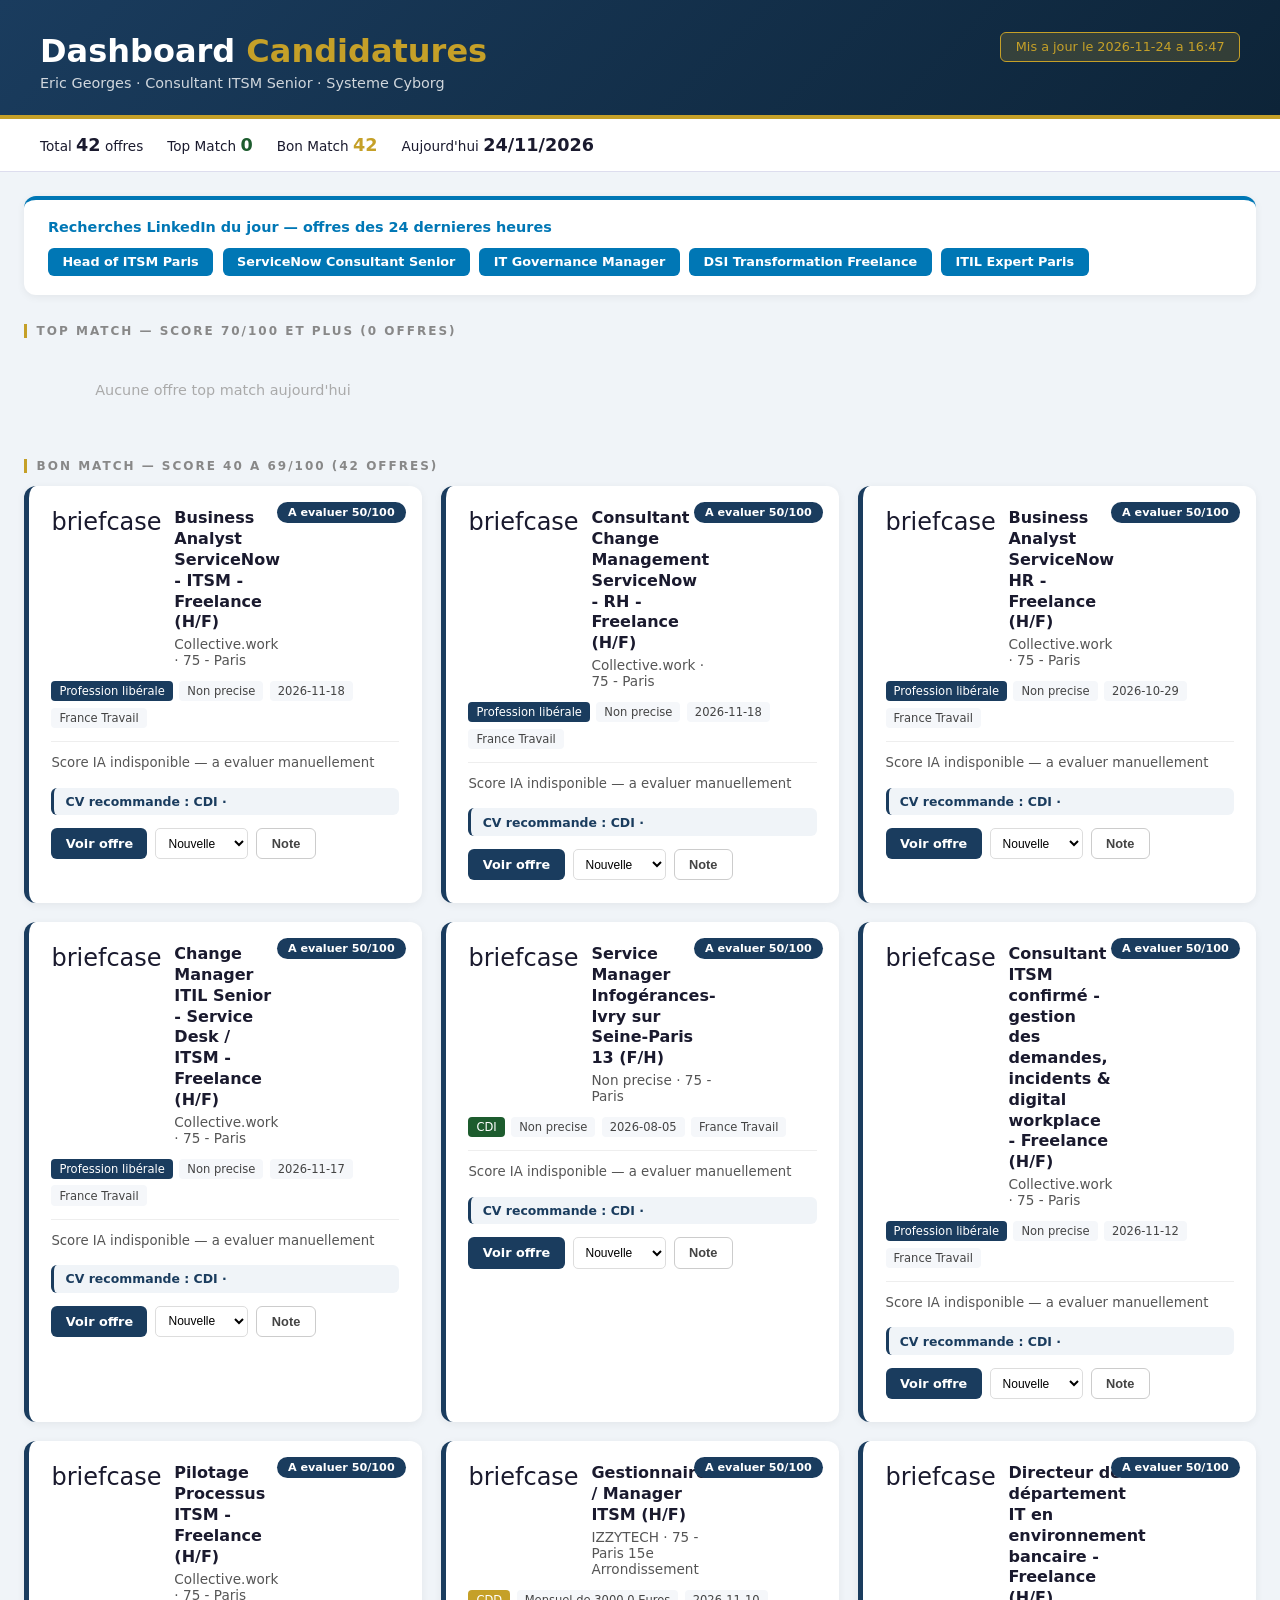
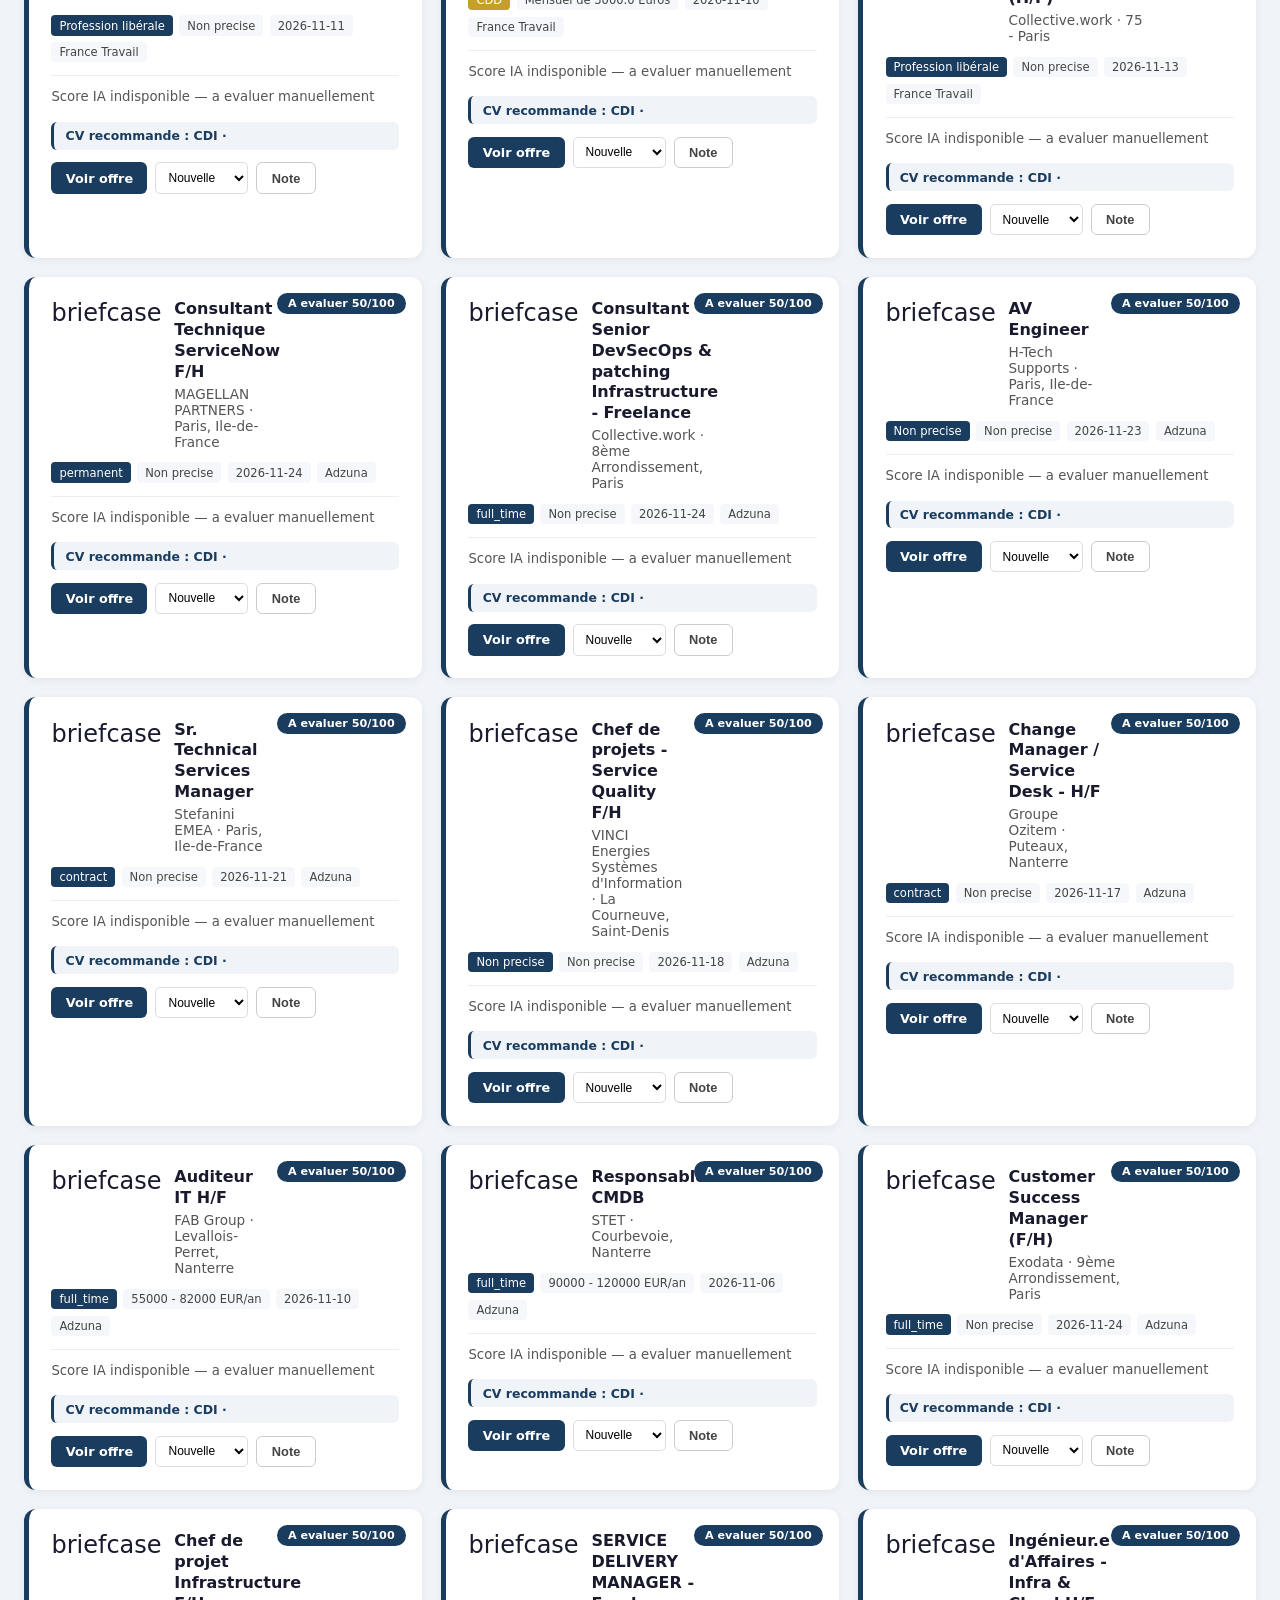
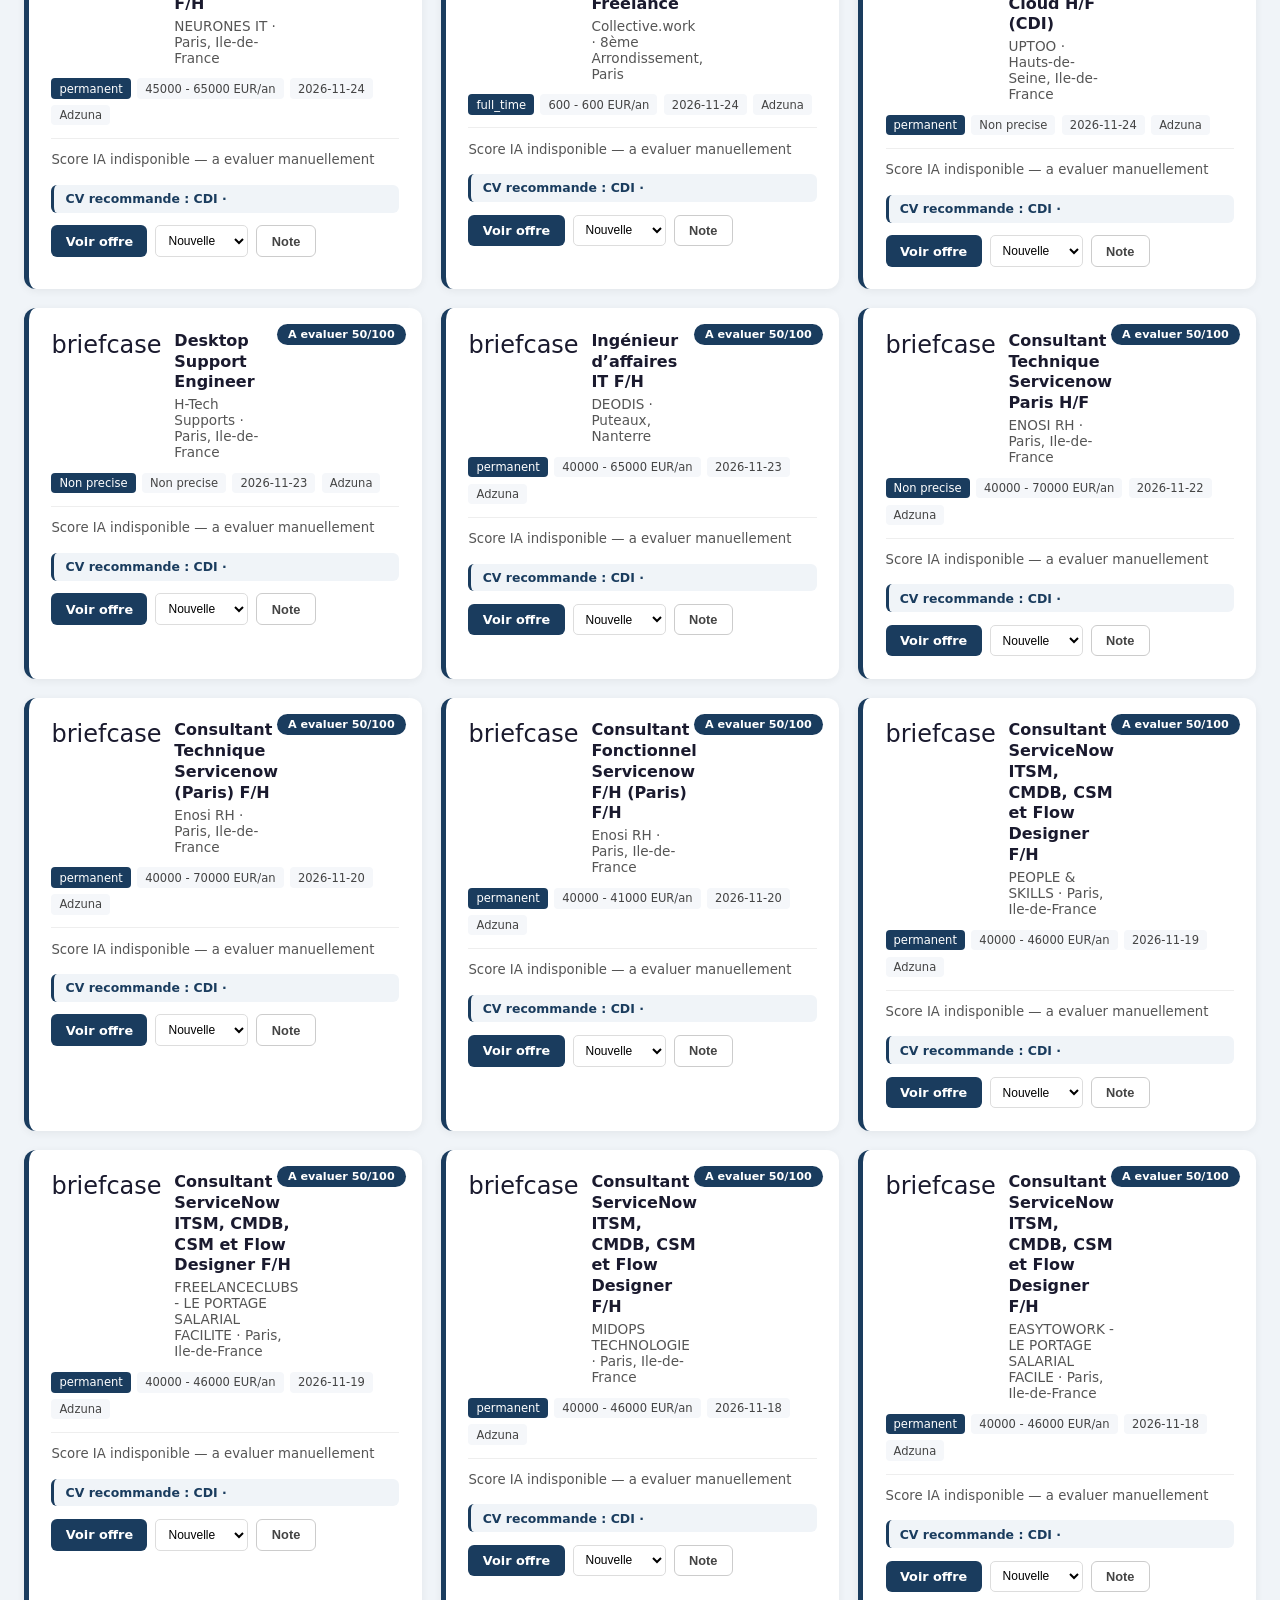
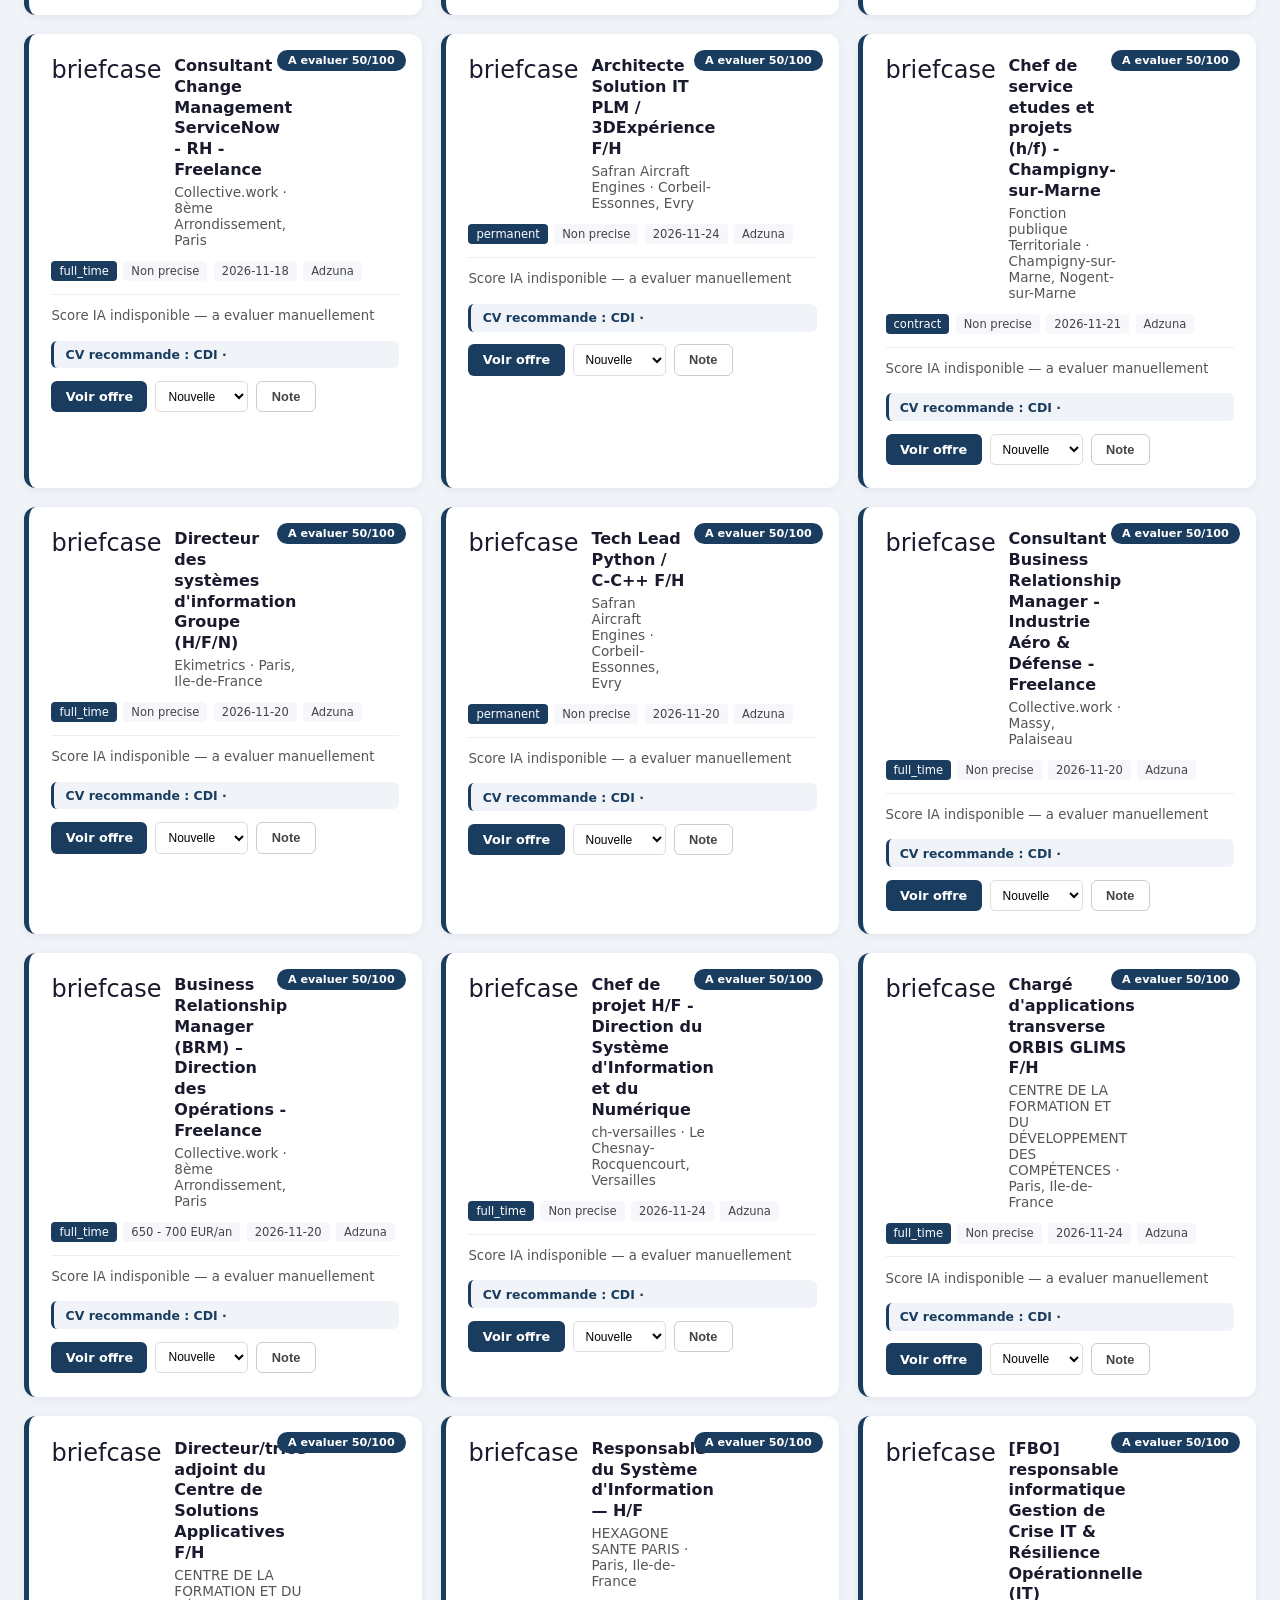
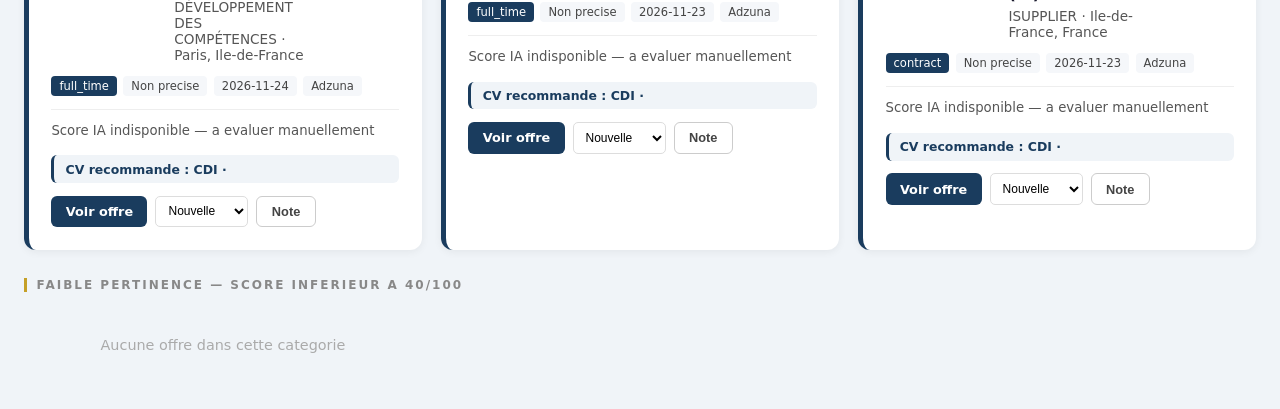
==== index.html @ 76fcb89a "deploy: be750c2e9a7139e9fb1fdb0adfd8ae7b43a29e42" ====
<!DOCTYPE html>
<html lang="fr">
<head>
<meta charset="UTF-8">
<meta name="viewport" content="width=device-width, initial-scale=1.0">
<title>Dashboard Candidatures — Eric Georges</title>
<style>
  :root { --navy: #1A3C5E; --gold: #C5A028; --green: #1D5C2E; --bordeaux: #8B1A1A; --indigo: #2C2C6E; }
  * { box-sizing: border-box; margin: 0; padding: 0; }
  body { font-family: 'Segoe UI', system-ui, sans-serif; background: #f0f4f8; color: #1a1a2e; }
  .header { background: linear-gradient(135deg, #1A3C5E 0%, #0d2438 100%); color: white; padding: 2rem 2.5rem 1.5rem; border-bottom: 4px solid #C5A028; }
  .header h1 { font-size: 2rem; font-weight: 800; }
  .header h1 span { color: #C5A028; }
  .header-sub { font-size: 0.9rem; opacity: 0.8; margin-top: 0.3rem; }
  .header-top { display:flex; justify-content:space-between; align-items:flex-start; flex-wrap:wrap; gap:1rem; }
  .date-badge { background: rgba(197,160,40,0.2); border: 1px solid #C5A028; border-radius: 6px; padding: 0.4rem 0.9rem; font-size: 0.8rem; color: #C5A028; }
  .stats { display: flex; gap: 1.5rem; padding: 1rem 2.5rem; background: white; border-bottom: 1px solid #dde; flex-wrap: wrap; }
  .stat { font-size: 0.85rem; }
  .stat strong { font-size: 1.1rem; }
  main { max-width: 1300px; margin: 0 auto; padding: 1.5rem; }
  .section-label { font-size: 0.75rem; font-weight: 700; text-transform: uppercase; letter-spacing: 2px; color: #888; margin: 1.8rem 0 0.8rem; border-left: 3px solid #C5A028; padding-left: 0.6rem; }
  .grid { display: grid; grid-template-columns: repeat(auto-fill, minmax(360px, 1fr)); gap: 1.2rem; }
  .card { background: white; border-radius: 12px; padding: 1.4rem; box-shadow: 0 2px 8px rgba(0,0,0,0.06); border-left: 5px solid #1A3C5E; position: relative; transition: transform 0.15s; }
  .card:hover { transform: translateY(-2px); box-shadow: 0 6px 20px rgba(0,0,0,0.1); }
  .score-badge { position: absolute; top: 1rem; right: 1rem; padding: 0.25rem 0.7rem; border-radius: 20px; font-size: 0.7rem; font-weight: 700; color: white; }
  .card-header { display: flex; gap: 0.8rem; margin-bottom: 0.8rem; padding-right: 8rem; }
  .card-icon { font-size: 1.5rem; }
  .card-title { font-size: 1rem; font-weight: 700; line-height: 1.3; }
  .card-company { font-size: 0.85rem; color: #555; margin-top: 0.2rem; }
  .card-meta { display: flex; flex-wrap: wrap; gap: 0.4rem; margin: 0.8rem 0; }
  .tag { background: #F5F7FA; border-radius: 4px; padding: 0.2rem 0.5rem; font-size: 0.72rem; color: #444; }
  .card-body { font-size: 0.83rem; color: #555; line-height: 1.5; margin-bottom: 0.9rem; border-top: 1px solid #eee; padding-top: 0.7rem; }
  .card-cv { font-size: 0.78rem; background: #f0f4f8; border-radius: 6px; padding: 0.4rem 0.7rem; margin-bottom: 0.8rem; color: #1A3C5E; font-weight: 600; }
  .card-actions { display: flex; gap: 0.5rem; flex-wrap: wrap; }
  .btn { display: inline-flex; align-items: center; padding: 0.45rem 0.9rem; border-radius: 6px; font-size: 0.8rem; font-weight: 600; text-decoration: none; cursor: pointer; border: none; }
  .btn-primary { background: #1A3C5E; color: white; }
  .btn-outline { background: transparent; border: 1.5px solid #ccc; color: #444; }
  .status-select { font-size: 0.75rem; padding: 0.3rem 0.5rem; border-radius: 5px; border: 1.5px solid #ddd; cursor: pointer; background: white; }
  .notes-area { width: 100%; margin-top: 0.6rem; padding: 0.5rem; border-radius: 6px; border: 1.5px solid #ddd; font-size: 0.8rem; resize: vertical; min-height: 50px; display: none; font-family: inherit; }
  .notes-area.visible { display: block; }
  .linkedin-section { background: white; border-radius: 12px; padding: 1.2rem 1.5rem; margin-bottom: 1rem; box-shadow: 0 2px 8px rgba(0,0,0,0.06); border-top: 4px solid #0077B5; }
  .linkedin-section h3 { color: #0077B5; font-size: 0.9rem; margin-bottom: 0.8rem; font-weight: 700; }
  .linkedin-links { display: flex; flex-wrap: wrap; gap: 0.6rem; }
  .linkedin-link { background: #0077B5; color: white; padding: 0.4rem 0.9rem; border-radius: 6px; font-size: 0.8rem; font-weight: 600; text-decoration: none; }
  .linkedin-link:hover { background: #005582; }
  .empty { text-align:center; color:#aaa; padding:2rem; font-size:0.9rem; }
</style>
</head>
<body>
<div class="header"><div class="header-top"><div><h1>Dashboard <span>Candidatures</span></h1><div class="header-sub">Eric Georges · Consultant ITSM Senior · Systeme Cyborg</div></div><div class="date-badge">Mis a jour le 2026-11-24 a 16:47</div></div></div>
<div class="stats"><div class="stat">Total <strong>42</strong> offres</div><div class="stat">Top Match <strong style="color:#1D5C2E">0</strong></div><div class="stat">Bon Match <strong style="color:#C5A028">42</strong></div><div class="stat">Aujourd'hui <strong>24/11/2026</strong></div></div>
<main>
<div class="linkedin-section"><h3>Recherches LinkedIn du jour — offres des 24 dernieres heures</h3><div class="linkedin-links"><a class="linkedin-link" href="https://www.linkedin.com/jobs/search/?keywords=head+of+ITSM+paris&location=Paris&f_TPR=r86400" target="_blank">Head of ITSM Paris</a><a class="linkedin-link" href="https://www.linkedin.com/jobs/search/?keywords=servicenow+consultant+senior+paris&location=Paris&f_TPR=r86400" target="_blank">ServiceNow Consultant Senior</a><a class="linkedin-link" href="https://www.linkedin.com/jobs/search/?keywords=IT+governance+manager+paris&location=Paris&f_TPR=r86400" target="_blank">IT Governance Manager</a><a class="linkedin-link" href="https://www.linkedin.com/jobs/search/?keywords=DSI+transformation+freelance+paris&location=Paris&f_TPR=r86400" target="_blank">DSI Transformation Freelance</a><a class="linkedin-link" href="https://www.linkedin.com/jobs/search/?keywords=ITIL+expert+paris&location=Paris&f_TPR=r86400" target="_blank">ITIL Expert Paris</a></div></div>
<div class="section-label">Top Match — Score 70/100 et plus (0 offres)</div><div class="grid"><div class="empty">Aucune offre top match aujourd'hui</div></div>
<div class="section-label">Bon Match — Score 40 a 69/100 (42 offres)</div><div class="grid"><div class="card" style="border-left-color:#1A3C5E"><div class="score-badge" style="background:#1A3C5E">A evaluer 50/100</div><div class="card-header"><div class="card-icon">briefcase</div><div><div class="card-title">Business Analyst ServiceNow - ITSM - Freelance (H/F)</div><div class="card-company">Collective.work · 75 - Paris</div></div></div><div class="card-meta"><span class="tag" style="background:#1A3C5E;color:white">Profession libérale</span><span class="tag">Non precise</span><span class="tag">2026-11-18</span><span class="tag">France Travail</span></div><div class="card-body">Score IA indisponible — a evaluer manuellement</div><div class="card-cv" style="border-left:3px solid #1A3C5E">CV recommande : CDI · </div><div class="card-actions"><a class="btn btn-primary" href="https://candidat.francetravail.fr/offres/recherche/detail/8951730" target="_blank">Voir offre</a><select class="status-select" onchange="updateStatus('8951730', this.value)"><option value="new">Nouvelle</option><option value="active">A postuler</option><option value="applied">Envoyee</option><option value="network">Reseau</option><option value="rejected">Refusee</option></select><button class="btn btn-outline" onclick="toggleNote('8951730')">Note</button></div><textarea class="notes-area" id="notes8951730" onchange="saveNote('8951730', this.value)" placeholder="Vos notes..."></textarea></div><div class="card" style="border-left-color:#1A3C5E"><div class="score-badge" style="background:#1A3C5E">A evaluer 50/100</div><div class="card-header"><div class="card-icon">briefcase</div><div><div class="card-title">Consultant Change Management ServiceNow - RH - Freelance (H/F)</div><div class="card-company">Collective.work · 75 - Paris</div></div></div><div class="card-meta"><span class="tag" style="background:#1A3C5E;color:white">Profession libérale</span><span class="tag">Non precise</span><span class="tag">2026-11-18</span><span class="tag">France Travail</span></div><div class="card-body">Score IA indisponible — a evaluer manuellement</div><div class="card-cv" style="border-left:3px solid #1A3C5E">CV recommande : CDI · </div><div class="card-actions"><a class="btn btn-primary" href="https://candidat.francetravail.fr/offres/recherche/detail/8951560" target="_blank">Voir offre</a><select class="status-select" onchange="updateStatus('8951560', this.value)"><option value="new">Nouvelle</option><option value="active">A postuler</option><option value="applied">Envoyee</option><option value="network">Reseau</option><option value="rejected">Refusee</option></select><button class="btn btn-outline" onclick="toggleNote('8951560')">Note</button></div><textarea class="notes-area" id="notes8951560" onchange="saveNote('8951560', this.value)" placeholder="Vos notes..."></textarea></div><div class="card" style="border-left-color:#1A3C5E"><div class="score-badge" style="background:#1A3C5E">A evaluer 50/100</div><div class="card-header"><div class="card-icon">briefcase</div><div><div class="card-title">Business Analyst ServiceNow HR - Freelance (H/F)</div><div class="card-company">Collective.work · 75 - Paris</div></div></div><div class="card-meta"><span class="tag" style="background:#1A3C5E;color:white">Profession libérale</span><span class="tag">Non precise</span><span class="tag">2026-10-29</span><span class="tag">France Travail</span></div><div class="card-body">Score IA indisponible — a evaluer manuellement</div><div class="card-cv" style="border-left:3px solid #1A3C5E">CV recommande : CDI · </div><div class="card-actions"><a class="btn btn-primary" href="https://candidat.francetravail.fr/offres/recherche/detail/8394681" target="_blank">Voir offre</a><select class="status-select" onchange="updateStatus('8394681', this.value)"><option value="new">Nouvelle</option><option value="active">A postuler</option><option value="applied">Envoyee</option><option value="network">Reseau</option><option value="rejected">Refusee</option></select><button class="btn btn-outline" onclick="toggleNote('8394681')">Note</button></div><textarea class="notes-area" id="notes8394681" onchange="saveNote('8394681', this.value)" placeholder="Vos notes..."></textarea></div><div class="card" style="border-left-color:#1A3C5E"><div class="score-badge" style="background:#1A3C5E">A evaluer 50/100</div><div class="card-header"><div class="card-icon">briefcase</div><div><div class="card-title">Change Manager ITIL Senior - Service Desk / ITSM - Freelance (H/F)</div><div class="card-company">Collective.work · 75 - Paris</div></div></div><div class="card-meta"><span class="tag" style="background:#1A3C5E;color:white">Profession libérale</span><span class="tag">Non precise</span><span class="tag">2026-11-17</span><span class="tag">France Travail</span></div><div class="card-body">Score IA indisponible — a evaluer manuellement</div><div class="card-cv" style="border-left:3px solid #1A3C5E">CV recommande : CDI · </div><div class="card-actions"><a class="btn btn-primary" href="https://candidat.francetravail.fr/offres/recherche/detail/8915889" target="_blank">Voir offre</a><select class="status-select" onchange="updateStatus('8915889', this.value)"><option value="new">Nouvelle</option><option value="active">A postuler</option><option value="applied">Envoyee</option><option value="network">Reseau</option><option value="rejected">Refusee</option></select><button class="btn btn-outline" onclick="toggleNote('8915889')">Note</button></div><textarea class="notes-area" id="notes8915889" onchange="saveNote('8915889', this.value)" placeholder="Vos notes..."></textarea></div><div class="card" style="border-left-color:#1A3C5E"><div class="score-badge" style="background:#1A3C5E">A evaluer 50/100</div><div class="card-header"><div class="card-icon">briefcase</div><div><div class="card-title">Service Manager Infogérances-Ivry sur Seine-Paris 13 (F/H)</div><div class="card-company">Non precise · 75 - Paris</div></div></div><div class="card-meta"><span class="tag" style="background:#1D5C2E;color:white">CDI</span><span class="tag">Non precise</span><span class="tag">2026-08-05</span><span class="tag">France Travail</span></div><div class="card-body">Score IA indisponible — a evaluer manuellement</div><div class="card-cv" style="border-left:3px solid #1A3C5E">CV recommande : CDI · </div><div class="card-actions"><a class="btn btn-primary" href="https://candidat.francetravail.fr/offres/recherche/detail/5704049" target="_blank">Voir offre</a><select class="status-select" onchange="updateStatus('5704049', this.value)"><option value="new">Nouvelle</option><option value="active">A postuler</option><option value="applied">Envoyee</option><option value="network">Reseau</option><option value="rejected">Refusee</option></select><button class="btn btn-outline" onclick="toggleNote('5704049')">Note</button></div><textarea class="notes-area" id="notes5704049" onchange="saveNote('5704049', this.value)" placeholder="Vos notes..."></textarea></div><div class="card" style="border-left-color:#1A3C5E"><div class="score-badge" style="background:#1A3C5E">A evaluer 50/100</div><div class="card-header"><div class="card-icon">briefcase</div><div><div class="card-title">Consultant ITSM confirmé - gestion des demandes, incidents & digital workplace - Freelance (H/F)</div><div class="card-company">Collective.work · 75 - Paris</div></div></div><div class="card-meta"><span class="tag" style="background:#1A3C5E;color:white">Profession libérale</span><span class="tag">Non precise</span><span class="tag">2026-11-12</span><span class="tag">France Travail</span></div><div class="card-body">Score IA indisponible — a evaluer manuellement</div><div class="card-cv" style="border-left:3px solid #1A3C5E">CV recommande : CDI · </div><div class="card-actions"><a class="btn btn-primary" href="https://candidat.francetravail.fr/offres/recherche/detail/8762454" target="_blank">Voir offre</a><select class="status-select" onchange="updateStatus('8762454', this.value)"><option value="new">Nouvelle</option><option value="active">A postuler</option><option value="applied">Envoyee</option><option value="network">Reseau</option><option value="rejected">Refusee</option></select><button class="btn btn-outline" onclick="toggleNote('8762454')">Note</button></div><textarea class="notes-area" id="notes8762454" onchange="saveNote('8762454', this.value)" placeholder="Vos notes..."></textarea></div><div class="card" style="border-left-color:#1A3C5E"><div class="score-badge" style="background:#1A3C5E">A evaluer 50/100</div><div class="card-header"><div class="card-icon">briefcase</div><div><div class="card-title">Pilotage Processus ITSM - Freelance (H/F)</div><div class="card-company">Collective.work · 75 - Paris</div></div></div><div class="card-meta"><span class="tag" style="background:#1A3C5E;color:white">Profession libérale</span><span class="tag">Non precise</span><span class="tag">2026-11-11</span><span class="tag">France Travail</span></div><div class="card-body">Score IA indisponible — a evaluer manuellement</div><div class="card-cv" style="border-left:3px solid #1A3C5E">CV recommande : CDI · </div><div class="card-actions"><a class="btn btn-primary" href="https://candidat.francetravail.fr/offres/recherche/detail/8744446" target="_blank">Voir offre</a><select class="status-select" onchange="updateStatus('8744446', this.value)"><option value="new">Nouvelle</option><option value="active">A postuler</option><option value="applied">Envoyee</option><option value="network">Reseau</option><option value="rejected">Refusee</option></select><button class="btn btn-outline" onclick="toggleNote('8744446')">Note</button></div><textarea class="notes-area" id="notes8744446" onchange="saveNote('8744446', this.value)" placeholder="Vos notes..."></textarea></div><div class="card" style="border-left-color:#1A3C5E"><div class="score-badge" style="background:#1A3C5E">A evaluer 50/100</div><div class="card-header"><div class="card-icon">briefcase</div><div><div class="card-title">Gestionnaire / Manager ITSM (H/F)</div><div class="card-company">IZZYTECH · 75 - Paris 15e Arrondissement</div></div></div><div class="card-meta"><span class="tag" style="background:#C5A028;color:white">CDD</span><span class="tag">Mensuel de 3000.0 Euros</span><span class="tag">2026-11-10</span><span class="tag">France Travail</span></div><div class="card-body">Score IA indisponible — a evaluer manuellement</div><div class="card-cv" style="border-left:3px solid #1A3C5E">CV recommande : CDI · </div><div class="card-actions"><a class="btn btn-primary" href="https://candidat.francetravail.fr/offres/recherche/detail/216GRDV" target="_blank">Voir offre</a><select class="status-select" onchange="updateStatus('216GRDV', this.value)"><option value="new">Nouvelle</option><option value="active">A postuler</option><option value="applied">Envoyee</option><option value="network">Reseau</option><option value="rejected">Refusee</option></select><button class="btn btn-outline" onclick="toggleNote('216GRDV')">Note</button></div><textarea class="notes-area" id="notes216GRDV" onchange="saveNote('216GRDV', this.value)" placeholder="Vos notes..."></textarea></div><div class="card" style="border-left-color:#1A3C5E"><div class="score-badge" style="background:#1A3C5E">A evaluer 50/100</div><div class="card-header"><div class="card-icon">briefcase</div><div><div class="card-title">Directeur de département IT en environnement bancaire - Freelance (H/F)</div><div class="card-company">Collective.work · 75 - Paris</div></div></div><div class="card-meta"><span class="tag" style="background:#1A3C5E;color:white">Profession libérale</span><span class="tag">Non precise</span><span class="tag">2026-11-13</span><span class="tag">France Travail</span></div><div class="card-body">Score IA indisponible — a evaluer manuellement</div><div class="card-cv" style="border-left:3px solid #1A3C5E">CV recommande : CDI · </div><div class="card-actions"><a class="btn btn-primary" href="https://candidat.francetravail.fr/offres/recherche/detail/8797809" target="_blank">Voir offre</a><select class="status-select" onchange="updateStatus('8797809', this.value)"><option value="new">Nouvelle</option><option value="active">A postuler</option><option value="applied">Envoyee</option><option value="network">Reseau</option><option value="rejected">Refusee</option></select><button class="btn btn-outline" onclick="toggleNote('8797809')">Note</button></div><textarea class="notes-area" id="notes8797809" onchange="saveNote('8797809', this.value)" placeholder="Vos notes..."></textarea></div><div class="card" style="border-left-color:#1A3C5E"><div class="score-badge" style="background:#1A3C5E">A evaluer 50/100</div><div class="card-header"><div class="card-icon">briefcase</div><div><div class="card-title">Consultant Technique ServiceNow F/H</div><div class="card-company">MAGELLAN PARTNERS · Paris, Ile-de-France</div></div></div><div class="card-meta"><span class="tag" style="background:#1A3C5E;color:white">permanent</span><span class="tag">Non precise</span><span class="tag">2026-11-24</span><span class="tag">Adzuna</span></div><div class="card-body">Score IA indisponible — a evaluer manuellement</div><div class="card-cv" style="border-left:3px solid #1A3C5E">CV recommande : CDI · </div><div class="card-actions"><a class="btn btn-primary" href="https://www.adzuna.fr/details/5977151215?utm_medium=api&utm_source=99a97ab7" target="_blank">Voir offre</a><select class="status-select" onchange="updateStatus('adzuna_5977151215', this.value)"><option value="new">Nouvelle</option><option value="active">A postuler</option><option value="applied">Envoyee</option><option value="network">Reseau</option><option value="rejected">Refusee</option></select><button class="btn btn-outline" onclick="toggleNote('adzuna_5977151215')">Note</button></div><textarea class="notes-area" id="notesadzuna_5977151215" onchange="saveNote('adzuna_5977151215', this.value)" placeholder="Vos notes..."></textarea></div><div class="card" style="border-left-color:#1A3C5E"><div class="score-badge" style="background:#1A3C5E">A evaluer 50/100</div><div class="card-header"><div class="card-icon">briefcase</div><div><div class="card-title">Consultant Senior DevSecOps & patching Infrastructure - Freelance</div><div class="card-company">Collective.work · 8ème Arrondissement, Paris</div></div></div><div class="card-meta"><span class="tag" style="background:#1A3C5E;color:white">full_time</span><span class="tag">Non precise</span><span class="tag">2026-11-24</span><span class="tag">Adzuna</span></div><div class="card-body">Score IA indisponible — a evaluer manuellement</div><div class="card-cv" style="border-left:3px solid #1A3C5E">CV recommande : CDI · </div><div class="card-actions"><a class="btn btn-primary" href="https://www.adzuna.fr/details/5976748624?utm_medium=api&utm_source=99a97ab7" target="_blank">Voir offre</a><select class="status-select" onchange="updateStatus('adzuna_5976748624', this.value)"><option value="new">Nouvelle</option><option value="active">A postuler</option><option value="applied">Envoyee</option><option value="network">Reseau</option><option value="rejected">Refusee</option></select><button class="btn btn-outline" onclick="toggleNote('adzuna_5976748624')">Note</button></div><textarea class="notes-area" id="notesadzuna_5976748624" onchange="saveNote('adzuna_5976748624', this.value)" placeholder="Vos notes..."></textarea></div><div class="card" style="border-left-color:#1A3C5E"><div class="score-badge" style="background:#1A3C5E">A evaluer 50/100</div><div class="card-header"><div class="card-icon">briefcase</div><div><div class="card-title">AV Engineer</div><div class="card-company">H-Tech Supports · Paris, Ile-de-France</div></div></div><div class="card-meta"><span class="tag" style="background:#1A3C5E;color:white">Non precise</span><span class="tag">Non precise</span><span class="tag">2026-11-23</span><span class="tag">Adzuna</span></div><div class="card-body">Score IA indisponible — a evaluer manuellement</div><div class="card-cv" style="border-left:3px solid #1A3C5E">CV recommande : CDI · </div><div class="card-actions"><a class="btn btn-primary" href="https://www.adzuna.fr/details/5976383541?utm_medium=api&utm_source=99a97ab7" target="_blank">Voir offre</a><select class="status-select" onchange="updateStatus('adzuna_5976383541', this.value)"><option value="new">Nouvelle</option><option value="active">A postuler</option><option value="applied">Envoyee</option><option value="network">Reseau</option><option value="rejected">Refusee</option></select><button class="btn btn-outline" onclick="toggleNote('adzuna_5976383541')">Note</button></div><textarea class="notes-area" id="notesadzuna_5976383541" onchange="saveNote('adzuna_5976383541', this.value)" placeholder="Vos notes..."></textarea></div><div class="card" style="border-left-color:#1A3C5E"><div class="score-badge" style="background:#1A3C5E">A evaluer 50/100</div><div class="card-header"><div class="card-icon">briefcase</div><div><div class="card-title">Sr. Technical Services Manager</div><div class="card-company">Stefanini EMEA · Paris, Ile-de-France</div></div></div><div class="card-meta"><span class="tag" style="background:#1A3C5E;color:white">contract</span><span class="tag">Non precise</span><span class="tag">2026-11-21</span><span class="tag">Adzuna</span></div><div class="card-body">Score IA indisponible — a evaluer manuellement</div><div class="card-cv" style="border-left:3px solid #1A3C5E">CV recommande : CDI · </div><div class="card-actions"><a class="btn btn-primary" href="https://www.adzuna.fr/details/5974354848?utm_medium=api&utm_source=99a97ab7" target="_blank">Voir offre</a><select class="status-select" onchange="updateStatus('adzuna_5974354848', this.value)"><option value="new">Nouvelle</option><option value="active">A postuler</option><option value="applied">Envoyee</option><option value="network">Reseau</option><option value="rejected">Refusee</option></select><button class="btn btn-outline" onclick="toggleNote('adzuna_5974354848')">Note</button></div><textarea class="notes-area" id="notesadzuna_5974354848" onchange="saveNote('adzuna_5974354848', this.value)" placeholder="Vos notes..."></textarea></div><div class="card" style="border-left-color:#1A3C5E"><div class="score-badge" style="background:#1A3C5E">A evaluer 50/100</div><div class="card-header"><div class="card-icon">briefcase</div><div><div class="card-title">Chef de projets - Service Quality F/H</div><div class="card-company">VINCI Energies Systèmes d'Information · La Courneuve, Saint-Denis</div></div></div><div class="card-meta"><span class="tag" style="background:#1A3C5E;color:white">Non precise</span><span class="tag">Non precise</span><span class="tag">2026-11-18</span><span class="tag">Adzuna</span></div><div class="card-body">Score IA indisponible — a evaluer manuellement</div><div class="card-cv" style="border-left:3px solid #1A3C5E">CV recommande : CDI · </div><div class="card-actions"><a class="btn btn-primary" href="https://www.adzuna.fr/details/5969944587?utm_medium=api&utm_source=99a97ab7" target="_blank">Voir offre</a><select class="status-select" onchange="updateStatus('adzuna_5969944587', this.value)"><option value="new">Nouvelle</option><option value="active">A postuler</option><option value="applied">Envoyee</option><option value="network">Reseau</option><option value="rejected">Refusee</option></select><button class="btn btn-outline" onclick="toggleNote('adzuna_5969944587')">Note</button></div><textarea class="notes-area" id="notesadzuna_5969944587" onchange="saveNote('adzuna_5969944587', this.value)" placeholder="Vos notes..."></textarea></div><div class="card" style="border-left-color:#1A3C5E"><div class="score-badge" style="background:#1A3C5E">A evaluer 50/100</div><div class="card-header"><div class="card-icon">briefcase</div><div><div class="card-title">Change Manager / Service Desk - H/F</div><div class="card-company">Groupe Ozitem · Puteaux, Nanterre</div></div></div><div class="card-meta"><span class="tag" style="background:#1A3C5E;color:white">contract</span><span class="tag">Non precise</span><span class="tag">2026-11-17</span><span class="tag">Adzuna</span></div><div class="card-body">Score IA indisponible — a evaluer manuellement</div><div class="card-cv" style="border-left:3px solid #1A3C5E">CV recommande : CDI · </div><div class="card-actions"><a class="btn btn-primary" href="https://www.adzuna.fr/details/5969238253?utm_medium=api&utm_source=99a97ab7" target="_blank">Voir offre</a><select class="status-select" onchange="updateStatus('adzuna_5969238253', this.value)"><option value="new">Nouvelle</option><option value="active">A postuler</option><option value="applied">Envoyee</option><option value="network">Reseau</option><option value="rejected">Refusee</option></select><button class="btn btn-outline" onclick="toggleNote('adzuna_5969238253')">Note</button></div><textarea class="notes-area" id="notesadzuna_5969238253" onchange="saveNote('adzuna_5969238253', this.value)" placeholder="Vos notes..."></textarea></div><div class="card" style="border-left-color:#1A3C5E"><div class="score-badge" style="background:#1A3C5E">A evaluer 50/100</div><div class="card-header"><div class="card-icon">briefcase</div><div><div class="card-title">Auditeur IT H/F</div><div class="card-company">FAB Group · Levallois-Perret, Nanterre</div></div></div><div class="card-meta"><span class="tag" style="background:#1A3C5E;color:white">full_time</span><span class="tag">55000 - 82000 EUR/an</span><span class="tag">2026-11-10</span><span class="tag">Adzuna</span></div><div class="card-body">Score IA indisponible — a evaluer manuellement</div><div class="card-cv" style="border-left:3px solid #1A3C5E">CV recommande : CDI · </div><div class="card-actions"><a class="btn btn-primary" href="https://www.adzuna.fr/details/5960431758?utm_medium=api&utm_source=99a97ab7" target="_blank">Voir offre</a><select class="status-select" onchange="updateStatus('adzuna_5960431758', this.value)"><option value="new">Nouvelle</option><option value="active">A postuler</option><option value="applied">Envoyee</option><option value="network">Reseau</option><option value="rejected">Refusee</option></select><button class="btn btn-outline" onclick="toggleNote('adzuna_5960431758')">Note</button></div><textarea class="notes-area" id="notesadzuna_5960431758" onchange="saveNote('adzuna_5960431758', this.value)" placeholder="Vos notes..."></textarea></div><div class="card" style="border-left-color:#1A3C5E"><div class="score-badge" style="background:#1A3C5E">A evaluer 50/100</div><div class="card-header"><div class="card-icon">briefcase</div><div><div class="card-title">Responsable CMDB</div><div class="card-company">STET · Courbevoie, Nanterre</div></div></div><div class="card-meta"><span class="tag" style="background:#1A3C5E;color:white">full_time</span><span class="tag">90000 - 120000 EUR/an</span><span class="tag">2026-11-06</span><span class="tag">Adzuna</span></div><div class="card-body">Score IA indisponible — a evaluer manuellement</div><div class="card-cv" style="border-left:3px solid #1A3C5E">CV recommande : CDI · </div><div class="card-actions"><a class="btn btn-primary" href="https://www.adzuna.fr/details/5955282453?utm_medium=api&utm_source=99a97ab7" target="_blank">Voir offre</a><select class="status-select" onchange="updateStatus('adzuna_5955282453', this.value)"><option value="new">Nouvelle</option><option value="active">A postuler</option><option value="applied">Envoyee</option><option value="network">Reseau</option><option value="rejected">Refusee</option></select><button class="btn btn-outline" onclick="toggleNote('adzuna_5955282453')">Note</button></div><textarea class="notes-area" id="notesadzuna_5955282453" onchange="saveNote('adzuna_5955282453', this.value)" placeholder="Vos notes..."></textarea></div><div class="card" style="border-left-color:#1A3C5E"><div class="score-badge" style="background:#1A3C5E">A evaluer 50/100</div><div class="card-header"><div class="card-icon">briefcase</div><div><div class="card-title">Customer Success Manager (F/H)</div><div class="card-company">Exodata · 9ème Arrondissement, Paris</div></div></div><div class="card-meta"><span class="tag" style="background:#1A3C5E;color:white">full_time</span><span class="tag">Non precise</span><span class="tag">2026-11-24</span><span class="tag">Adzuna</span></div><div class="card-body">Score IA indisponible — a evaluer manuellement</div><div class="card-cv" style="border-left:3px solid #1A3C5E">CV recommande : CDI · </div><div class="card-actions"><a class="btn btn-primary" href="https://www.adzuna.fr/details/5977319186?utm_medium=api&utm_source=99a97ab7" target="_blank">Voir offre</a><select class="status-select" onchange="updateStatus('adzuna_5977319186', this.value)"><option value="new">Nouvelle</option><option value="active">A postuler</option><option value="applied">Envoyee</option><option value="network">Reseau</option><option value="rejected">Refusee</option></select><button class="btn btn-outline" onclick="toggleNote('adzuna_5977319186')">Note</button></div><textarea class="notes-area" id="notesadzuna_5977319186" onchange="saveNote('adzuna_5977319186', this.value)" placeholder="Vos notes..."></textarea></div><div class="card" style="border-left-color:#1A3C5E"><div class="score-badge" style="background:#1A3C5E">A evaluer 50/100</div><div class="card-header"><div class="card-icon">briefcase</div><div><div class="card-title">Chef de projet Infrastructure F/H</div><div class="card-company">NEURONES IT · Paris, Ile-de-France</div></div></div><div class="card-meta"><span class="tag" style="background:#1A3C5E;color:white">permanent</span><span class="tag">45000 - 65000 EUR/an</span><span class="tag">2026-11-24</span><span class="tag">Adzuna</span></div><div class="card-body">Score IA indisponible — a evaluer manuellement</div><div class="card-cv" style="border-left:3px solid #1A3C5E">CV recommande : CDI · </div><div class="card-actions"><a class="btn btn-primary" href="https://www.adzuna.fr/details/5977149727?utm_medium=api&utm_source=99a97ab7" target="_blank">Voir offre</a><select class="status-select" onchange="updateStatus('adzuna_5977149727', this.value)"><option value="new">Nouvelle</option><option value="active">A postuler</option><option value="applied">Envoyee</option><option value="network">Reseau</option><option value="rejected">Refusee</option></select><button class="btn btn-outline" onclick="toggleNote('adzuna_5977149727')">Note</button></div><textarea class="notes-area" id="notesadzuna_5977149727" onchange="saveNote('adzuna_5977149727', this.value)" placeholder="Vos notes..."></textarea></div><div class="card" style="border-left-color:#1A3C5E"><div class="score-badge" style="background:#1A3C5E">A evaluer 50/100</div><div class="card-header"><div class="card-icon">briefcase</div><div><div class="card-title">SERVICE DELIVERY MANAGER - Freelance</div><div class="card-company">Collective.work · 8ème Arrondissement, Paris</div></div></div><div class="card-meta"><span class="tag" style="background:#1A3C5E;color:white">full_time</span><span class="tag">600 - 600 EUR/an</span><span class="tag">2026-11-24</span><span class="tag">Adzuna</span></div><div class="card-body">Score IA indisponible — a evaluer manuellement</div><div class="card-cv" style="border-left:3px solid #1A3C5E">CV recommande : CDI · </div><div class="card-actions"><a class="btn btn-primary" href="https://www.adzuna.fr/details/5976748013?utm_medium=api&utm_source=99a97ab7" target="_blank">Voir offre</a><select class="status-select" onchange="updateStatus('adzuna_5976748013', this.value)"><option value="new">Nouvelle</option><option value="active">A postuler</option><option value="applied">Envoyee</option><option value="network">Reseau</option><option value="rejected">Refusee</option></select><button class="btn btn-outline" onclick="toggleNote('adzuna_5976748013')">Note</button></div><textarea class="notes-area" id="notesadzuna_5976748013" onchange="saveNote('adzuna_5976748013', this.value)" placeholder="Vos notes..."></textarea></div><div class="card" style="border-left-color:#1A3C5E"><div class="score-badge" style="background:#1A3C5E">A evaluer 50/100</div><div class="card-header"><div class="card-icon">briefcase</div><div><div class="card-title">Ingénieur.e d'Affaires - Infra & Cloud H/F (CDI)</div><div class="card-company">UPTOO · Hauts-de-Seine, Ile-de-France</div></div></div><div class="card-meta"><span class="tag" style="background:#1A3C5E;color:white">permanent</span><span class="tag">Non precise</span><span class="tag">2026-11-24</span><span class="tag">Adzuna</span></div><div class="card-body">Score IA indisponible — a evaluer manuellement</div><div class="card-cv" style="border-left:3px solid #1A3C5E">CV recommande : CDI · </div><div class="card-actions"><a class="btn btn-primary" href="https://www.adzuna.fr/details/5976507355?utm_medium=api&utm_source=99a97ab7" target="_blank">Voir offre</a><select class="status-select" onchange="updateStatus('adzuna_5976507355', this.value)"><option value="new">Nouvelle</option><option value="active">A postuler</option><option value="applied">Envoyee</option><option value="network">Reseau</option><option value="rejected">Refusee</option></select><button class="btn btn-outline" onclick="toggleNote('adzuna_5976507355')">Note</button></div><textarea class="notes-area" id="notesadzuna_5976507355" onchange="saveNote('adzuna_5976507355', this.value)" placeholder="Vos notes..."></textarea></div><div class="card" style="border-left-color:#1A3C5E"><div class="score-badge" style="background:#1A3C5E">A evaluer 50/100</div><div class="card-header"><div class="card-icon">briefcase</div><div><div class="card-title">Desktop Support Engineer</div><div class="card-company">H-Tech Supports · Paris, Ile-de-France</div></div></div><div class="card-meta"><span class="tag" style="background:#1A3C5E;color:white">Non precise</span><span class="tag">Non precise</span><span class="tag">2026-11-23</span><span class="tag">Adzuna</span></div><div class="card-body">Score IA indisponible — a evaluer manuellement</div><div class="card-cv" style="border-left:3px solid #1A3C5E">CV recommande : CDI · </div><div class="card-actions"><a class="btn btn-primary" href="https://www.adzuna.fr/details/5976383545?utm_medium=api&utm_source=99a97ab7" target="_blank">Voir offre</a><select class="status-select" onchange="updateStatus('adzuna_5976383545', this.value)"><option value="new">Nouvelle</option><option value="active">A postuler</option><option value="applied">Envoyee</option><option value="network">Reseau</option><option value="rejected">Refusee</option></select><button class="btn btn-outline" onclick="toggleNote('adzuna_5976383545')">Note</button></div><textarea class="notes-area" id="notesadzuna_5976383545" onchange="saveNote('adzuna_5976383545', this.value)" placeholder="Vos notes..."></textarea></div><div class="card" style="border-left-color:#1A3C5E"><div class="score-badge" style="background:#1A3C5E">A evaluer 50/100</div><div class="card-header"><div class="card-icon">briefcase</div><div><div class="card-title">Ingénieur d’affaires IT F/H</div><div class="card-company">DEODIS · Puteaux, Nanterre</div></div></div><div class="card-meta"><span class="tag" style="background:#1A3C5E;color:white">permanent</span><span class="tag">40000 - 65000 EUR/an</span><span class="tag">2026-11-23</span><span class="tag">Adzuna</span></div><div class="card-body">Score IA indisponible — a evaluer manuellement</div><div class="card-cv" style="border-left:3px solid #1A3C5E">CV recommande : CDI · </div><div class="card-actions"><a class="btn btn-primary" href="https://www.adzuna.fr/details/5976131261?utm_medium=api&utm_source=99a97ab7" target="_blank">Voir offre</a><select class="status-select" onchange="updateStatus('adzuna_5976131261', this.value)"><option value="new">Nouvelle</option><option value="active">A postuler</option><option value="applied">Envoyee</option><option value="network">Reseau</option><option value="rejected">Refusee</option></select><button class="btn btn-outline" onclick="toggleNote('adzuna_5976131261')">Note</button></div><textarea class="notes-area" id="notesadzuna_5976131261" onchange="saveNote('adzuna_5976131261', this.value)" placeholder="Vos notes..."></textarea></div><div class="card" style="border-left-color:#1A3C5E"><div class="score-badge" style="background:#1A3C5E">A evaluer 50/100</div><div class="card-header"><div class="card-icon">briefcase</div><div><div class="card-title">Consultant Technique Servicenow Paris H/F</div><div class="card-company">ENOSI RH · Paris, Ile-de-France</div></div></div><div class="card-meta"><span class="tag" style="background:#1A3C5E;color:white">Non precise</span><span class="tag">40000 - 70000 EUR/an</span><span class="tag">2026-11-22</span><span class="tag">Adzuna</span></div><div class="card-body">Score IA indisponible — a evaluer manuellement</div><div class="card-cv" style="border-left:3px solid #1A3C5E">CV recommande : CDI · </div><div class="card-actions"><a class="btn btn-primary" href="https://www.adzuna.fr/details/5974603755?utm_medium=api&utm_source=99a97ab7" target="_blank">Voir offre</a><select class="status-select" onchange="updateStatus('adzuna_5974603755', this.value)"><option value="new">Nouvelle</option><option value="active">A postuler</option><option value="applied">Envoyee</option><option value="network">Reseau</option><option value="rejected">Refusee</option></select><button class="btn btn-outline" onclick="toggleNote('adzuna_5974603755')">Note</button></div><textarea class="notes-area" id="notesadzuna_5974603755" onchange="saveNote('adzuna_5974603755', this.value)" placeholder="Vos notes..."></textarea></div><div class="card" style="border-left-color:#1A3C5E"><div class="score-badge" style="background:#1A3C5E">A evaluer 50/100</div><div class="card-header"><div class="card-icon">briefcase</div><div><div class="card-title">Consultant Technique Servicenow (Paris) F/H</div><div class="card-company">Enosi RH · Paris, Ile-de-France</div></div></div><div class="card-meta"><span class="tag" style="background:#1A3C5E;color:white">permanent</span><span class="tag">40000 - 70000 EUR/an</span><span class="tag">2026-11-20</span><span class="tag">Adzuna</span></div><div class="card-body">Score IA indisponible — a evaluer manuellement</div><div class="card-cv" style="border-left:3px solid #1A3C5E">CV recommande : CDI · </div><div class="card-actions"><a class="btn btn-primary" href="https://www.adzuna.fr/details/5972922550?utm_medium=api&utm_source=99a97ab7" target="_blank">Voir offre</a><select class="status-select" onchange="updateStatus('adzuna_5972922550', this.value)"><option value="new">Nouvelle</option><option value="active">A postuler</option><option value="applied">Envoyee</option><option value="network">Reseau</option><option value="rejected">Refusee</option></select><button class="btn btn-outline" onclick="toggleNote('adzuna_5972922550')">Note</button></div><textarea class="notes-area" id="notesadzuna_5972922550" onchange="saveNote('adzuna_5972922550', this.value)" placeholder="Vos notes..."></textarea></div><div class="card" style="border-left-color:#1A3C5E"><div class="score-badge" style="background:#1A3C5E">A evaluer 50/100</div><div class="card-header"><div class="card-icon">briefcase</div><div><div class="card-title">Consultant Fonctionnel Servicenow F/H (Paris) F/H</div><div class="card-company">Enosi RH · Paris, Ile-de-France</div></div></div><div class="card-meta"><span class="tag" style="background:#1A3C5E;color:white">permanent</span><span class="tag">40000 - 41000 EUR/an</span><span class="tag">2026-11-20</span><span class="tag">Adzuna</span></div><div class="card-body">Score IA indisponible — a evaluer manuellement</div><div class="card-cv" style="border-left:3px solid #1A3C5E">CV recommande : CDI · </div><div class="card-actions"><a class="btn btn-primary" href="https://www.adzuna.fr/details/5972922551?utm_medium=api&utm_source=99a97ab7" target="_blank">Voir offre</a><select class="status-select" onchange="updateStatus('adzuna_5972922551', this.value)"><option value="new">Nouvelle</option><option value="active">A postuler</option><option value="applied">Envoyee</option><option value="network">Reseau</option><option value="rejected">Refusee</option></select><button class="btn btn-outline" onclick="toggleNote('adzuna_5972922551')">Note</button></div><textarea class="notes-area" id="notesadzuna_5972922551" onchange="saveNote('adzuna_5972922551', this.value)" placeholder="Vos notes..."></textarea></div><div class="card" style="border-left-color:#1A3C5E"><div class="score-badge" style="background:#1A3C5E">A evaluer 50/100</div><div class="card-header"><div class="card-icon">briefcase</div><div><div class="card-title">Consultant ServiceNow ITSM, CMDB, CSM et Flow Designer F/H</div><div class="card-company">PEOPLE & SKILLS · Paris, Ile-de-France</div></div></div><div class="card-meta"><span class="tag" style="background:#1A3C5E;color:white">permanent</span><span class="tag">40000 - 46000 EUR/an</span><span class="tag">2026-11-19</span><span class="tag">Adzuna</span></div><div class="card-body">Score IA indisponible — a evaluer manuellement</div><div class="card-cv" style="border-left:3px solid #1A3C5E">CV recommande : CDI · </div><div class="card-actions"><a class="btn btn-primary" href="https://www.adzuna.fr/details/5971669346?utm_medium=api&utm_source=99a97ab7" target="_blank">Voir offre</a><select class="status-select" onchange="updateStatus('adzuna_5971669346', this.value)"><option value="new">Nouvelle</option><option value="active">A postuler</option><option value="applied">Envoyee</option><option value="network">Reseau</option><option value="rejected">Refusee</option></select><button class="btn btn-outline" onclick="toggleNote('adzuna_5971669346')">Note</button></div><textarea class="notes-area" id="notesadzuna_5971669346" onchange="saveNote('adzuna_5971669346', this.value)" placeholder="Vos notes..."></textarea></div><div class="card" style="border-left-color:#1A3C5E"><div class="score-badge" style="background:#1A3C5E">A evaluer 50/100</div><div class="card-header"><div class="card-icon">briefcase</div><div><div class="card-title">Consultant ServiceNow ITSM, CMDB, CSM et Flow Designer F/H</div><div class="card-company">FREELANCECLUBS - LE PORTAGE SALARIAL FACILITE · Paris, Ile-de-France</div></div></div><div class="card-meta"><span class="tag" style="background:#1A3C5E;color:white">permanent</span><span class="tag">40000 - 46000 EUR/an</span><span class="tag">2026-11-19</span><span class="tag">Adzuna</span></div><div class="card-body">Score IA indisponible — a evaluer manuellement</div><div class="card-cv" style="border-left:3px solid #1A3C5E">CV recommande : CDI · </div><div class="card-actions"><a class="btn btn-primary" href="https://www.adzuna.fr/details/5971669391?utm_medium=api&utm_source=99a97ab7" target="_blank">Voir offre</a><select class="status-select" onchange="updateStatus('adzuna_5971669391', this.value)"><option value="new">Nouvelle</option><option value="active">A postuler</option><option value="applied">Envoyee</option><option value="network">Reseau</option><option value="rejected">Refusee</option></select><button class="btn btn-outline" onclick="toggleNote('adzuna_5971669391')">Note</button></div><textarea class="notes-area" id="notesadzuna_5971669391" onchange="saveNote('adzuna_5971669391', this.value)" placeholder="Vos notes..."></textarea></div><div class="card" style="border-left-color:#1A3C5E"><div class="score-badge" style="background:#1A3C5E">A evaluer 50/100</div><div class="card-header"><div class="card-icon">briefcase</div><div><div class="card-title">Consultant ServiceNow ITSM, CMDB, CSM et Flow Designer F/H</div><div class="card-company">MIDOPS TECHNOLOGIE · Paris, Ile-de-France</div></div></div><div class="card-meta"><span class="tag" style="background:#1A3C5E;color:white">permanent</span><span class="tag">40000 - 46000 EUR/an</span><span class="tag">2026-11-18</span><span class="tag">Adzuna</span></div><div class="card-body">Score IA indisponible — a evaluer manuellement</div><div class="card-cv" style="border-left:3px solid #1A3C5E">CV recommande : CDI · </div><div class="card-actions"><a class="btn btn-primary" href="https://www.adzuna.fr/details/5970331291?utm_medium=api&utm_source=99a97ab7" target="_blank">Voir offre</a><select class="status-select" onchange="updateStatus('adzuna_5970331291', this.value)"><option value="new">Nouvelle</option><option value="active">A postuler</option><option value="applied">Envoyee</option><option value="network">Reseau</option><option value="rejected">Refusee</option></select><button class="btn btn-outline" onclick="toggleNote('adzuna_5970331291')">Note</button></div><textarea class="notes-area" id="notesadzuna_5970331291" onchange="saveNote('adzuna_5970331291', this.value)" placeholder="Vos notes..."></textarea></div><div class="card" style="border-left-color:#1A3C5E"><div class="score-badge" style="background:#1A3C5E">A evaluer 50/100</div><div class="card-header"><div class="card-icon">briefcase</div><div><div class="card-title">Consultant ServiceNow ITSM, CMDB, CSM et Flow Designer F/H</div><div class="card-company">EASYTOWORK - LE PORTAGE SALARIAL FACILE · Paris, Ile-de-France</div></div></div><div class="card-meta"><span class="tag" style="background:#1A3C5E;color:white">permanent</span><span class="tag">40000 - 46000 EUR/an</span><span class="tag">2026-11-18</span><span class="tag">Adzuna</span></div><div class="card-body">Score IA indisponible — a evaluer manuellement</div><div class="card-cv" style="border-left:3px solid #1A3C5E">CV recommande : CDI · </div><div class="card-actions"><a class="btn btn-primary" href="https://www.adzuna.fr/details/5970331244?utm_medium=api&utm_source=99a97ab7" target="_blank">Voir offre</a><select class="status-select" onchange="updateStatus('adzuna_5970331244', this.value)"><option value="new">Nouvelle</option><option value="active">A postuler</option><option value="applied">Envoyee</option><option value="network">Reseau</option><option value="rejected">Refusee</option></select><button class="btn btn-outline" onclick="toggleNote('adzuna_5970331244')">Note</button></div><textarea class="notes-area" id="notesadzuna_5970331244" onchange="saveNote('adzuna_5970331244', this.value)" placeholder="Vos notes..."></textarea></div><div class="card" style="border-left-color:#1A3C5E"><div class="score-badge" style="background:#1A3C5E">A evaluer 50/100</div><div class="card-header"><div class="card-icon">briefcase</div><div><div class="card-title">Consultant Change Management ServiceNow - RH - Freelance</div><div class="card-company">Collective.work · 8ème Arrondissement, Paris</div></div></div><div class="card-meta"><span class="tag" style="background:#1A3C5E;color:white">full_time</span><span class="tag">Non precise</span><span class="tag">2026-11-18</span><span class="tag">Adzuna</span></div><div class="card-body">Score IA indisponible — a evaluer manuellement</div><div class="card-cv" style="border-left:3px solid #1A3C5E">CV recommande : CDI · </div><div class="card-actions"><a class="btn btn-primary" href="https://www.adzuna.fr/details/5969772309?utm_medium=api&utm_source=99a97ab7" target="_blank">Voir offre</a><select class="status-select" onchange="updateStatus('adzuna_5969772309', this.value)"><option value="new">Nouvelle</option><option value="active">A postuler</option><option value="applied">Envoyee</option><option value="network">Reseau</option><option value="rejected">Refusee</option></select><button class="btn btn-outline" onclick="toggleNote('adzuna_5969772309')">Note</button></div><textarea class="notes-area" id="notesadzuna_5969772309" onchange="saveNote('adzuna_5969772309', this.value)" placeholder="Vos notes..."></textarea></div><div class="card" style="border-left-color:#1A3C5E"><div class="score-badge" style="background:#1A3C5E">A evaluer 50/100</div><div class="card-header"><div class="card-icon">briefcase</div><div><div class="card-title">Architecte Solution IT PLM / 3DExpérience F/H</div><div class="card-company">Safran Aircraft Engines · Corbeil-Essonnes, Evry</div></div></div><div class="card-meta"><span class="tag" style="background:#1A3C5E;color:white">permanent</span><span class="tag">Non precise</span><span class="tag">2026-11-24</span><span class="tag">Adzuna</span></div><div class="card-body">Score IA indisponible — a evaluer manuellement</div><div class="card-cv" style="border-left:3px solid #1A3C5E">CV recommande : CDI · </div><div class="card-actions"><a class="btn btn-primary" href="https://www.adzuna.fr/details/5977163193?utm_medium=api&utm_source=99a97ab7" target="_blank">Voir offre</a><select class="status-select" onchange="updateStatus('adzuna_5977163193', this.value)"><option value="new">Nouvelle</option><option value="active">A postuler</option><option value="applied">Envoyee</option><option value="network">Reseau</option><option value="rejected">Refusee</option></select><button class="btn btn-outline" onclick="toggleNote('adzuna_5977163193')">Note</button></div><textarea class="notes-area" id="notesadzuna_5977163193" onchange="saveNote('adzuna_5977163193', this.value)" placeholder="Vos notes..."></textarea></div><div class="card" style="border-left-color:#1A3C5E"><div class="score-badge" style="background:#1A3C5E">A evaluer 50/100</div><div class="card-header"><div class="card-icon">briefcase</div><div><div class="card-title">Chef de service etudes et projets (h/f) - Champigny-sur-Marne</div><div class="card-company">Fonction publique Territoriale · Champigny-sur-Marne, Nogent-sur-Marne</div></div></div><div class="card-meta"><span class="tag" style="background:#1A3C5E;color:white">contract</span><span class="tag">Non precise</span><span class="tag">2026-11-21</span><span class="tag">Adzuna</span></div><div class="card-body">Score IA indisponible — a evaluer manuellement</div><div class="card-cv" style="border-left:3px solid #1A3C5E">CV recommande : CDI · </div><div class="card-actions"><a class="btn btn-primary" href="https://www.adzuna.fr/details/5974343118?utm_medium=api&utm_source=99a97ab7" target="_blank">Voir offre</a><select class="status-select" onchange="updateStatus('adzuna_5974343118', this.value)"><option value="new">Nouvelle</option><option value="active">A postuler</option><option value="applied">Envoyee</option><option value="network">Reseau</option><option value="rejected">Refusee</option></select><button class="btn btn-outline" onclick="toggleNote('adzuna_5974343118')">Note</button></div><textarea class="notes-area" id="notesadzuna_5974343118" onchange="saveNote('adzuna_5974343118', this.value)" placeholder="Vos notes..."></textarea></div><div class="card" style="border-left-color:#1A3C5E"><div class="score-badge" style="background:#1A3C5E">A evaluer 50/100</div><div class="card-header"><div class="card-icon">briefcase</div><div><div class="card-title">Directeur des systèmes d'information Groupe (H/F/N)</div><div class="card-company">Ekimetrics · Paris, Ile-de-France</div></div></div><div class="card-meta"><span class="tag" style="background:#1A3C5E;color:white">full_time</span><span class="tag">Non precise</span><span class="tag">2026-11-20</span><span class="tag">Adzuna</span></div><div class="card-body">Score IA indisponible — a evaluer manuellement</div><div class="card-cv" style="border-left:3px solid #1A3C5E">CV recommande : CDI · </div><div class="card-actions"><a class="btn btn-primary" href="https://www.adzuna.fr/details/5973087942?utm_medium=api&utm_source=99a97ab7" target="_blank">Voir offre</a><select class="status-select" onchange="updateStatus('adzuna_5973087942', this.value)"><option value="new">Nouvelle</option><option value="active">A postuler</option><option value="applied">Envoyee</option><option value="network">Reseau</option><option value="rejected">Refusee</option></select><button class="btn btn-outline" onclick="toggleNote('adzuna_5973087942')">Note</button></div><textarea class="notes-area" id="notesadzuna_5973087942" onchange="saveNote('adzuna_5973087942', this.value)" placeholder="Vos notes..."></textarea></div><div class="card" style="border-left-color:#1A3C5E"><div class="score-badge" style="background:#1A3C5E">A evaluer 50/100</div><div class="card-header"><div class="card-icon">briefcase</div><div><div class="card-title">Tech Lead Python / C-C++ F/H</div><div class="card-company">Safran Aircraft Engines · Corbeil-Essonnes, Evry</div></div></div><div class="card-meta"><span class="tag" style="background:#1A3C5E;color:white">permanent</span><span class="tag">Non precise</span><span class="tag">2026-11-20</span><span class="tag">Adzuna</span></div><div class="card-body">Score IA indisponible — a evaluer manuellement</div><div class="card-cv" style="border-left:3px solid #1A3C5E">CV recommande : CDI · </div><div class="card-actions"><a class="btn btn-primary" href="https://www.adzuna.fr/details/5972930013?utm_medium=api&utm_source=99a97ab7" target="_blank">Voir offre</a><select class="status-select" onchange="updateStatus('adzuna_5972930013', this.value)"><option value="new">Nouvelle</option><option value="active">A postuler</option><option value="applied">Envoyee</option><option value="network">Reseau</option><option value="rejected">Refusee</option></select><button class="btn btn-outline" onclick="toggleNote('adzuna_5972930013')">Note</button></div><textarea class="notes-area" id="notesadzuna_5972930013" onchange="saveNote('adzuna_5972930013', this.value)" placeholder="Vos notes..."></textarea></div><div class="card" style="border-left-color:#1A3C5E"><div class="score-badge" style="background:#1A3C5E">A evaluer 50/100</div><div class="card-header"><div class="card-icon">briefcase</div><div><div class="card-title">Consultant Business Relationship Manager - Industrie Aéro & Défense - Freelance</div><div class="card-company">Collective.work · Massy, Palaiseau</div></div></div><div class="card-meta"><span class="tag" style="background:#1A3C5E;color:white">full_time</span><span class="tag">Non precise</span><span class="tag">2026-11-20</span><span class="tag">Adzuna</span></div><div class="card-body">Score IA indisponible — a evaluer manuellement</div><div class="card-cv" style="border-left:3px solid #1A3C5E">CV recommande : CDI · </div><div class="card-actions"><a class="btn btn-primary" href="https://www.adzuna.fr/details/5972420848?utm_medium=api&utm_source=99a97ab7" target="_blank">Voir offre</a><select class="status-select" onchange="updateStatus('adzuna_5972420848', this.value)"><option value="new">Nouvelle</option><option value="active">A postuler</option><option value="applied">Envoyee</option><option value="network">Reseau</option><option value="rejected">Refusee</option></select><button class="btn btn-outline" onclick="toggleNote('adzuna_5972420848')">Note</button></div><textarea class="notes-area" id="notesadzuna_5972420848" onchange="saveNote('adzuna_5972420848', this.value)" placeholder="Vos notes..."></textarea></div><div class="card" style="border-left-color:#1A3C5E"><div class="score-badge" style="background:#1A3C5E">A evaluer 50/100</div><div class="card-header"><div class="card-icon">briefcase</div><div><div class="card-title">Business Relationship Manager (BRM) – Direction des Opérations - Freelance</div><div class="card-company">Collective.work · 8ème Arrondissement, Paris</div></div></div><div class="card-meta"><span class="tag" style="background:#1A3C5E;color:white">full_time</span><span class="tag">650 - 700 EUR/an</span><span class="tag">2026-11-20</span><span class="tag">Adzuna</span></div><div class="card-body">Score IA indisponible — a evaluer manuellement</div><div class="card-cv" style="border-left:3px solid #1A3C5E">CV recommande : CDI · </div><div class="card-actions"><a class="btn btn-primary" href="https://www.adzuna.fr/details/5972420609?utm_medium=api&utm_source=99a97ab7" target="_blank">Voir offre</a><select class="status-select" onchange="updateStatus('adzuna_5972420609', this.value)"><option value="new">Nouvelle</option><option value="active">A postuler</option><option value="applied">Envoyee</option><option value="network">Reseau</option><option value="rejected">Refusee</option></select><button class="btn btn-outline" onclick="toggleNote('adzuna_5972420609')">Note</button></div><textarea class="notes-area" id="notesadzuna_5972420609" onchange="saveNote('adzuna_5972420609', this.value)" placeholder="Vos notes..."></textarea></div><div class="card" style="border-left-color:#1A3C5E"><div class="score-badge" style="background:#1A3C5E">A evaluer 50/100</div><div class="card-header"><div class="card-icon">briefcase</div><div><div class="card-title">Chef de projet H/F - Direction du Système d'Information et du Numérique</div><div class="card-company">ch-versailles · Le Chesnay-Rocquencourt, Versailles</div></div></div><div class="card-meta"><span class="tag" style="background:#1A3C5E;color:white">full_time</span><span class="tag">Non precise</span><span class="tag">2026-11-24</span><span class="tag">Adzuna</span></div><div class="card-body">Score IA indisponible — a evaluer manuellement</div><div class="card-cv" style="border-left:3px solid #1A3C5E">CV recommande : CDI · </div><div class="card-actions"><a class="btn btn-primary" href="https://www.adzuna.fr/details/5976651187?utm_medium=api&utm_source=99a97ab7" target="_blank">Voir offre</a><select class="status-select" onchange="updateStatus('adzuna_5976651187', this.value)"><option value="new">Nouvelle</option><option value="active">A postuler</option><option value="applied">Envoyee</option><option value="network">Reseau</option><option value="rejected">Refusee</option></select><button class="btn btn-outline" onclick="toggleNote('adzuna_5976651187')">Note</button></div><textarea class="notes-area" id="notesadzuna_5976651187" onchange="saveNote('adzuna_5976651187', this.value)" placeholder="Vos notes..."></textarea></div><div class="card" style="border-left-color:#1A3C5E"><div class="score-badge" style="background:#1A3C5E">A evaluer 50/100</div><div class="card-header"><div class="card-icon">briefcase</div><div><div class="card-title">Chargé d'applications transverse ORBIS GLIMS F/H</div><div class="card-company">CENTRE DE LA FORMATION ET DU DÉVELOPPEMENT DES COMPÉTENCES · Paris, Ile-de-France</div></div></div><div class="card-meta"><span class="tag" style="background:#1A3C5E;color:white">full_time</span><span class="tag">Non precise</span><span class="tag">2026-11-24</span><span class="tag">Adzuna</span></div><div class="card-body">Score IA indisponible — a evaluer manuellement</div><div class="card-cv" style="border-left:3px solid #1A3C5E">CV recommande : CDI · </div><div class="card-actions"><a class="btn btn-primary" href="https://www.adzuna.fr/details/5976646684?utm_medium=api&utm_source=99a97ab7" target="_blank">Voir offre</a><select class="status-select" onchange="updateStatus('adzuna_5976646684', this.value)"><option value="new">Nouvelle</option><option value="active">A postuler</option><option value="applied">Envoyee</option><option value="network">Reseau</option><option value="rejected">Refusee</option></select><button class="btn btn-outline" onclick="toggleNote('adzuna_5976646684')">Note</button></div><textarea class="notes-area" id="notesadzuna_5976646684" onchange="saveNote('adzuna_5976646684', this.value)" placeholder="Vos notes..."></textarea></div><div class="card" style="border-left-color:#1A3C5E"><div class="score-badge" style="background:#1A3C5E">A evaluer 50/100</div><div class="card-header"><div class="card-icon">briefcase</div><div><div class="card-title">Directeur/trice adjoint du Centre de Solutions Applicatives F/H</div><div class="card-company">CENTRE DE LA FORMATION ET DU DÉVELOPPEMENT DES COMPÉTENCES · Paris, Ile-de-France</div></div></div><div class="card-meta"><span class="tag" style="background:#1A3C5E;color:white">full_time</span><span class="tag">Non precise</span><span class="tag">2026-11-24</span><span class="tag">Adzuna</span></div><div class="card-body">Score IA indisponible — a evaluer manuellement</div><div class="card-cv" style="border-left:3px solid #1A3C5E">CV recommande : CDI · </div><div class="card-actions"><a class="btn btn-primary" href="https://www.adzuna.fr/details/5976646657?utm_medium=api&utm_source=99a97ab7" target="_blank">Voir offre</a><select class="status-select" onchange="updateStatus('adzuna_5976646657', this.value)"><option value="new">Nouvelle</option><option value="active">A postuler</option><option value="applied">Envoyee</option><option value="network">Reseau</option><option value="rejected">Refusee</option></select><button class="btn btn-outline" onclick="toggleNote('adzuna_5976646657')">Note</button></div><textarea class="notes-area" id="notesadzuna_5976646657" onchange="saveNote('adzuna_5976646657', this.value)" placeholder="Vos notes..."></textarea></div><div class="card" style="border-left-color:#1A3C5E"><div class="score-badge" style="background:#1A3C5E">A evaluer 50/100</div><div class="card-header"><div class="card-icon">briefcase</div><div><div class="card-title">Responsable du Système d'Information — H/F</div><div class="card-company">HEXAGONE SANTE PARIS · Paris, Ile-de-France</div></div></div><div class="card-meta"><span class="tag" style="background:#1A3C5E;color:white">full_time</span><span class="tag">Non precise</span><span class="tag">2026-11-23</span><span class="tag">Adzuna</span></div><div class="card-body">Score IA indisponible — a evaluer manuellement</div><div class="card-cv" style="border-left:3px solid #1A3C5E">CV recommande : CDI · </div><div class="card-actions"><a class="btn btn-primary" href="https://www.adzuna.fr/details/5976110481?utm_medium=api&utm_source=99a97ab7" target="_blank">Voir offre</a><select class="status-select" onchange="updateStatus('adzuna_5976110481', this.value)"><option value="new">Nouvelle</option><option value="active">A postuler</option><option value="applied">Envoyee</option><option value="network">Reseau</option><option value="rejected">Refusee</option></select><button class="btn btn-outline" onclick="toggleNote('adzuna_5976110481')">Note</button></div><textarea class="notes-area" id="notesadzuna_5976110481" onchange="saveNote('adzuna_5976110481', this.value)" placeholder="Vos notes..."></textarea></div><div class="card" style="border-left-color:#1A3C5E"><div class="score-badge" style="background:#1A3C5E">A evaluer 50/100</div><div class="card-header"><div class="card-icon">briefcase</div><div><div class="card-title">[FBO] responsable informatique Gestion de Crise IT & Résilience Opérationnelle (IT)</div><div class="card-company">ISUPPLIER · Ile-de-France, France</div></div></div><div class="card-meta"><span class="tag" style="background:#1A3C5E;color:white">contract</span><span class="tag">Non precise</span><span class="tag">2026-11-23</span><span class="tag">Adzuna</span></div><div class="card-body">Score IA indisponible — a evaluer manuellement</div><div class="card-cv" style="border-left:3px solid #1A3C5E">CV recommande : CDI · </div><div class="card-actions"><a class="btn btn-primary" href="https://www.adzuna.fr/details/5975971820?utm_medium=api&utm_source=99a97ab7" target="_blank">Voir offre</a><select class="status-select" onchange="updateStatus('adzuna_5975971820', this.value)"><option value="new">Nouvelle</option><option value="active">A postuler</option><option value="applied">Envoyee</option><option value="network">Reseau</option><option value="rejected">Refusee</option></select><button class="btn btn-outline" onclick="toggleNote('adzuna_5975971820')">Note</button></div><textarea class="notes-area" id="notesadzuna_5975971820" onchange="saveNote('adzuna_5975971820', this.value)" placeholder="Vos notes..."></textarea></div></div>
<div class="section-label">Faible pertinence — Score inferieur a 40/100</div><div class="grid"><div class="empty">Aucune offre dans cette categorie</div></div>
</main>
<script>
function updateStatus(id, value) {
  try { localStorage.setItem('status_' + id, value); } catch(e) {}
}
function toggleNote(id) {
  var area = document.getElementById('notes' + id);
  if(area) area.classList.toggle('visible');
}
function saveNote(id, value) {
  try { localStorage.setItem('note_' + id, value); } catch(e) {}
}
(function() {
  try {
    document.querySelectorAll('.status-select').forEach(function(sel) {
      var match = sel.getAttribute('onchange').match(/'([^']+)'/);
      if(match) {
        var saved = localStorage.getItem('status_' + match[1]);
        if(saved) sel.value = saved;
      }
    });
    document.querySelectorAll('.notes-area').forEach(function(area) {
      var id = area.id.replace('notes','');
      var saved = localStorage.getItem('note_' + id);
      if(saved) area.value = saved;
    });
  } catch(e) {}
})();
</script>
</body>
</html>
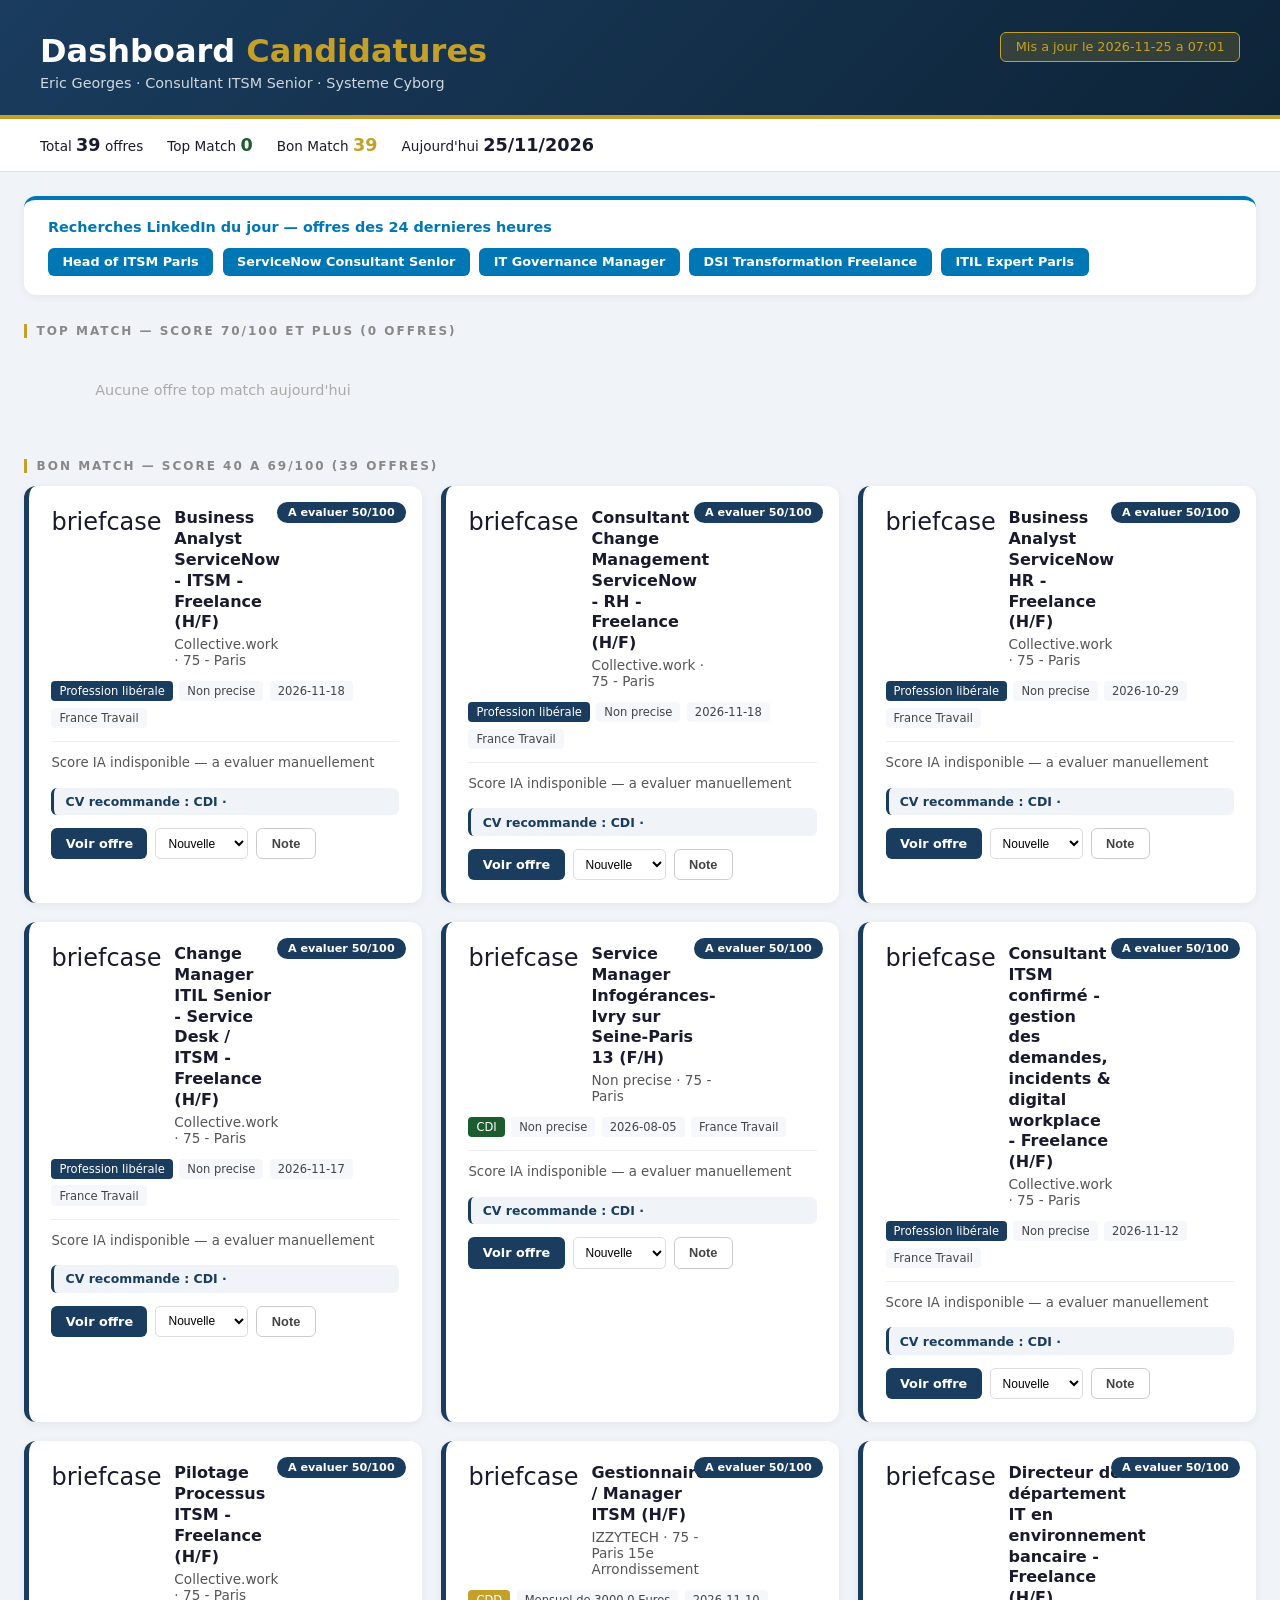
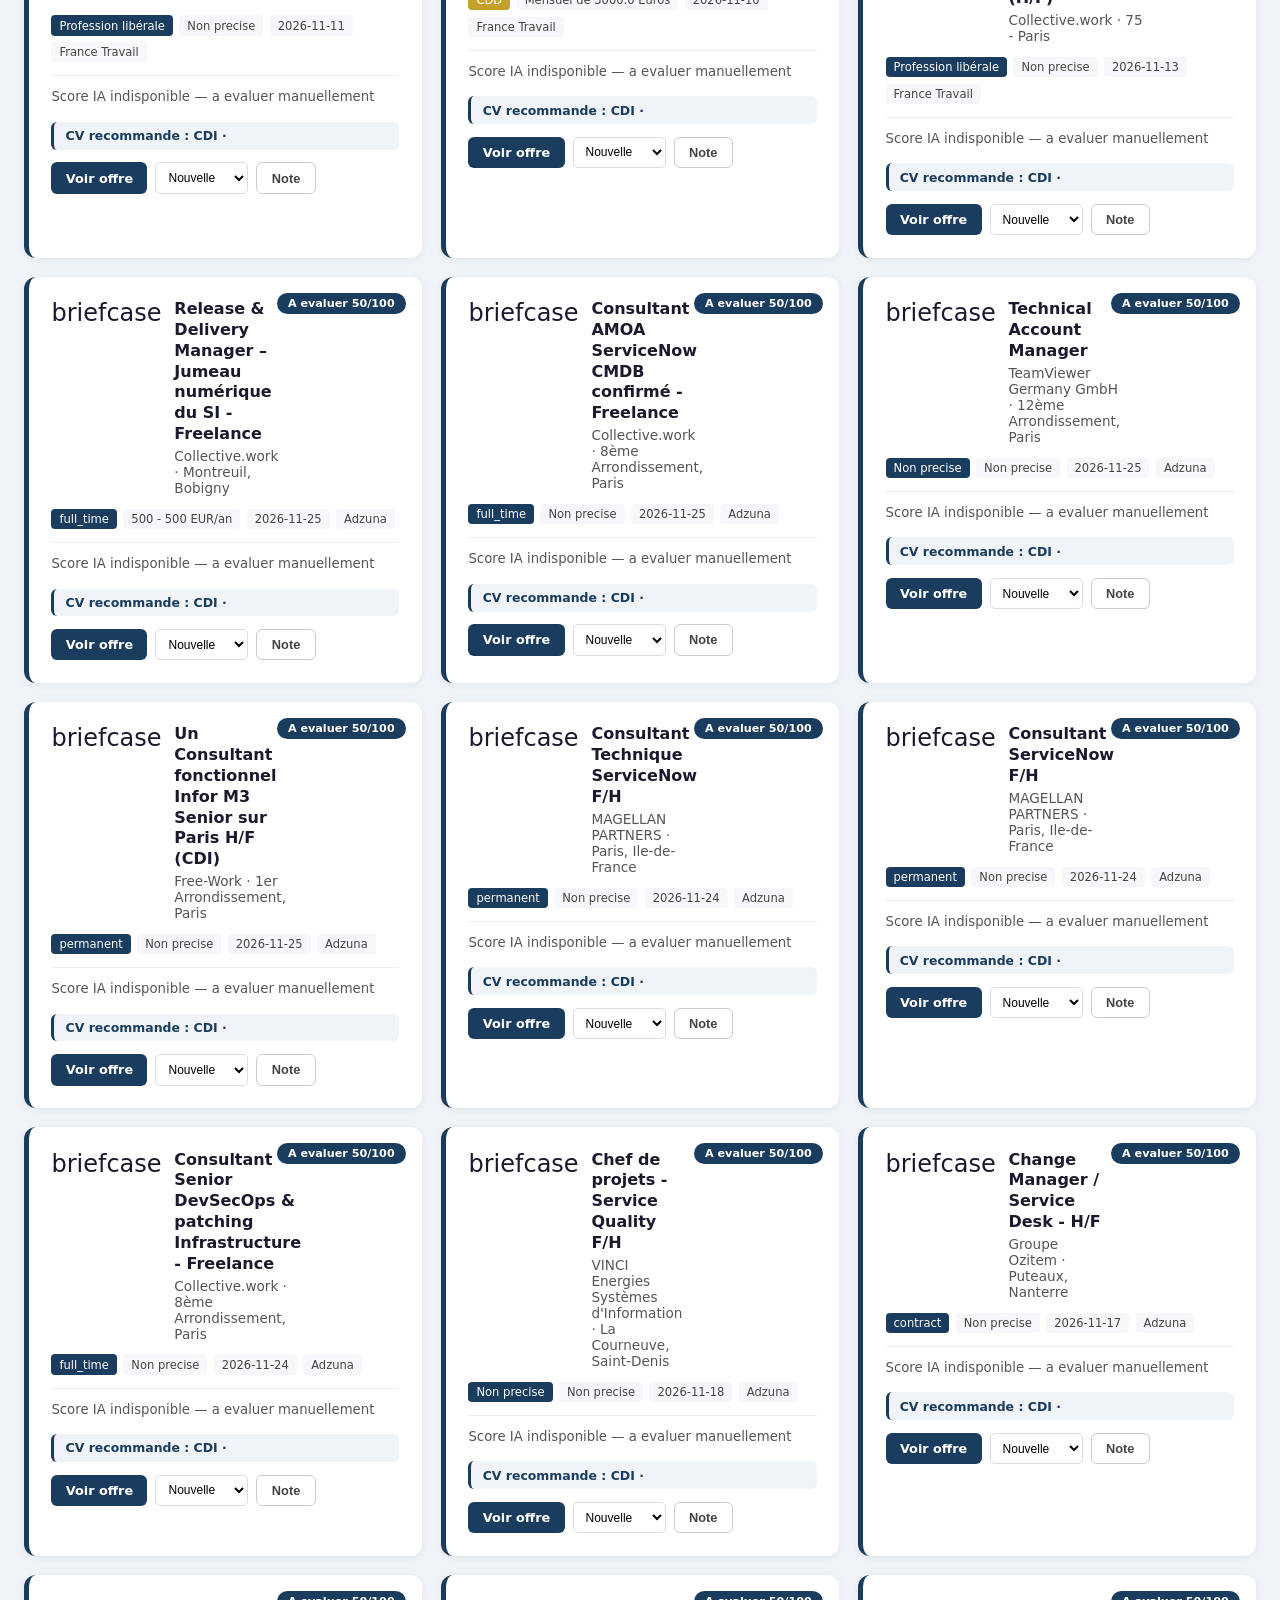
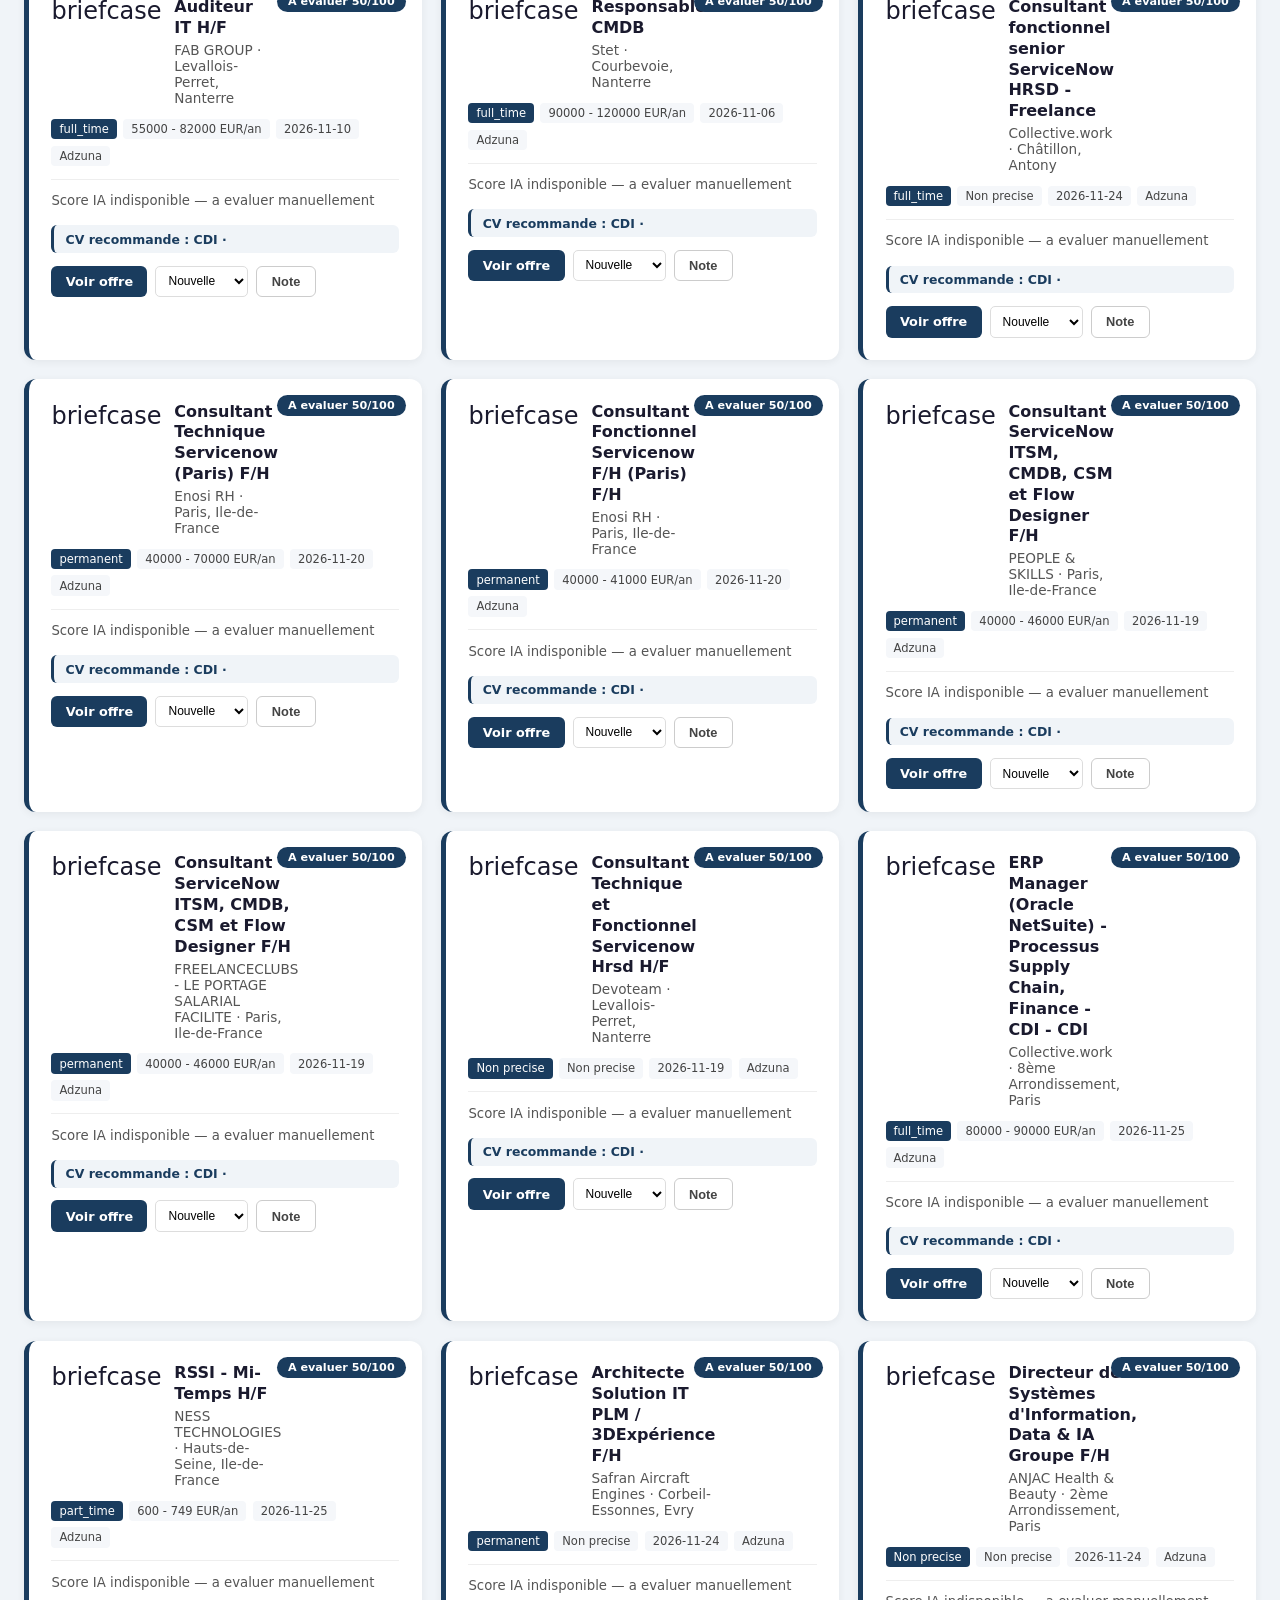
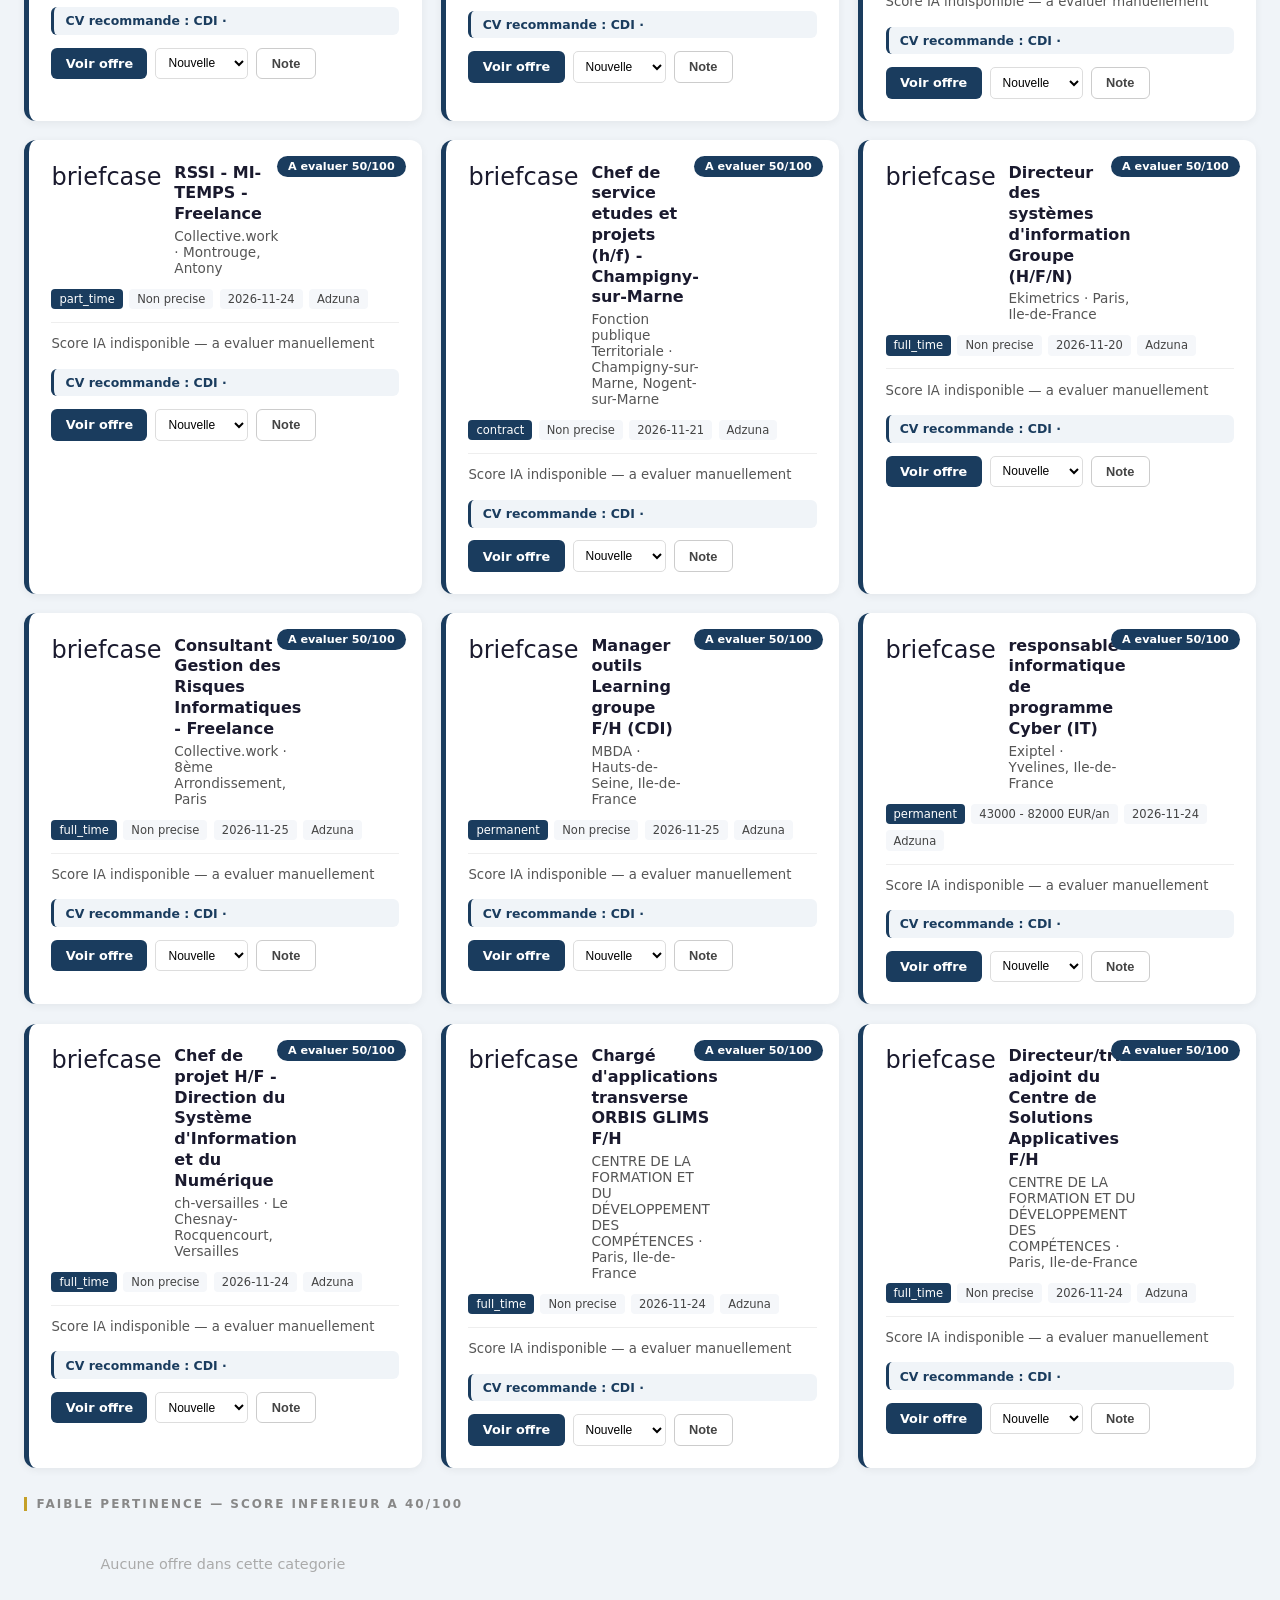
==== commit 26c48e63: "deploy: be750c2e9a7139e9fb1fdb0adfd8ae7b43a29e42" ====
--- a/index.html
+++ b/index.html
@@ -47,12 +47,12 @@
 </style>
 </head>
 <body>
-<div class="header"><div class="header-top"><div><h1>Dashboard <span>Candidatures</span></h1><div class="header-sub">Eric Georges · Consultant ITSM Senior · Systeme Cyborg</div></div><div class="date-badge">Mis a jour le 2026-11-24 a 16:47</div></div></div>
-<div class="stats"><div class="stat">Total <strong>42</strong> offres</div><div class="stat">Top Match <strong style="color:#1D5C2E">0</strong></div><div class="stat">Bon Match <strong style="color:#C5A028">42</strong></div><div class="stat">Aujourd'hui <strong>24/11/2026</strong></div></div>
+<div class="header"><div class="header-top"><div><h1>Dashboard <span>Candidatures</span></h1><div class="header-sub">Eric Georges · Consultant ITSM Senior · Systeme Cyborg</div></div><div class="date-badge">Mis a jour le 2026-11-25 a 07:01</div></div></div>
+<div class="stats"><div class="stat">Total <strong>39</strong> offres</div><div class="stat">Top Match <strong style="color:#1D5C2E">0</strong></div><div class="stat">Bon Match <strong style="color:#C5A028">39</strong></div><div class="stat">Aujourd'hui <strong>25/11/2026</strong></div></div>
 <main>
 <div class="linkedin-section"><h3>Recherches LinkedIn du jour — offres des 24 dernieres heures</h3><div class="linkedin-links"><a class="linkedin-link" href="https://www.linkedin.com/jobs/search/?keywords=head+of+ITSM+paris&location=Paris&f_TPR=r86400" target="_blank">Head of ITSM Paris</a><a class="linkedin-link" href="https://www.linkedin.com/jobs/search/?keywords=servicenow+consultant+senior+paris&location=Paris&f_TPR=r86400" target="_blank">ServiceNow Consultant Senior</a><a class="linkedin-link" href="https://www.linkedin.com/jobs/search/?keywords=IT+governance+manager+paris&location=Paris&f_TPR=r86400" target="_blank">IT Governance Manager</a><a class="linkedin-link" href="https://www.linkedin.com/jobs/search/?keywords=DSI+transformation+freelance+paris&location=Paris&f_TPR=r86400" target="_blank">DSI Transformation Freelance</a><a class="linkedin-link" href="https://www.linkedin.com/jobs/search/?keywords=ITIL+expert+paris&location=Paris&f_TPR=r86400" target="_blank">ITIL Expert Paris</a></div></div>
 <div class="section-label">Top Match — Score 70/100 et plus (0 offres)</div><div class="grid"><div class="empty">Aucune offre top match aujourd'hui</div></div>
-<div class="section-label">Bon Match — Score 40 a 69/100 (42 offres)</div><div class="grid"><div class="card" style="border-left-color:#1A3C5E"><div class="score-badge" style="background:#1A3C5E">A evaluer 50/100</div><div class="card-header"><div class="card-icon">briefcase</div><div><div class="card-title">Business Analyst ServiceNow - ITSM - Freelance (H/F)</div><div class="card-company">Collective.work · 75 - Paris</div></div></div><div class="card-meta"><span class="tag" style="background:#1A3C5E;color:white">Profession libérale</span><span class="tag">Non precise</span><span class="tag">2026-11-18</span><span class="tag">France Travail</span></div><div class="card-body">Score IA indisponible — a evaluer manuellement</div><div class="card-cv" style="border-left:3px solid #1A3C5E">CV recommande : CDI · </div><div class="card-actions"><a class="btn btn-primary" href="https://candidat.francetravail.fr/offres/recherche/detail/8951730" target="_blank">Voir offre</a><select class="status-select" onchange="updateStatus('8951730', this.value)"><option value="new">Nouvelle</option><option value="active">A postuler</option><option value="applied">Envoyee</option><option value="network">Reseau</option><option value="rejected">Refusee</option></select><button class="btn btn-outline" onclick="toggleNote('8951730')">Note</button></div><textarea class="notes-area" id="notes8951730" onchange="saveNote('8951730', this.value)" placeholder="Vos notes..."></textarea></div><div class="card" style="border-left-color:#1A3C5E"><div class="score-badge" style="background:#1A3C5E">A evaluer 50/100</div><div class="card-header"><div class="card-icon">briefcase</div><div><div class="card-title">Consultant Change Management ServiceNow - RH - Freelance (H/F)</div><div class="card-company">Collective.work · 75 - Paris</div></div></div><div class="card-meta"><span class="tag" style="background:#1A3C5E;color:white">Profession libérale</span><span class="tag">Non precise</span><span class="tag">2026-11-18</span><span class="tag">France Travail</span></div><div class="card-body">Score IA indisponible — a evaluer manuellement</div><div class="card-cv" style="border-left:3px solid #1A3C5E">CV recommande : CDI · </div><div class="card-actions"><a class="btn btn-primary" href="https://candidat.francetravail.fr/offres/recherche/detail/8951560" target="_blank">Voir offre</a><select class="status-select" onchange="updateStatus('8951560', this.value)"><option value="new">Nouvelle</option><option value="active">A postuler</option><option value="applied">Envoyee</option><option value="network">Reseau</option><option value="rejected">Refusee</option></select><button class="btn btn-outline" onclick="toggleNote('8951560')">Note</button></div><textarea class="notes-area" id="notes8951560" onchange="saveNote('8951560', this.value)" placeholder="Vos notes..."></textarea></div><div class="card" style="border-left-color:#1A3C5E"><div class="score-badge" style="background:#1A3C5E">A evaluer 50/100</div><div class="card-header"><div class="card-icon">briefcase</div><div><div class="card-title">Business Analyst ServiceNow HR - Freelance (H/F)</div><div class="card-company">Collective.work · 75 - Paris</div></div></div><div class="card-meta"><span class="tag" style="background:#1A3C5E;color:white">Profession libérale</span><span class="tag">Non precise</span><span class="tag">2026-10-29</span><span class="tag">France Travail</span></div><div class="card-body">Score IA indisponible — a evaluer manuellement</div><div class="card-cv" style="border-left:3px solid #1A3C5E">CV recommande : CDI · </div><div class="card-actions"><a class="btn btn-primary" href="https://candidat.francetravail.fr/offres/recherche/detail/8394681" target="_blank">Voir offre</a><select class="status-select" onchange="updateStatus('8394681', this.value)"><option value="new">Nouvelle</option><option value="active">A postuler</option><option value="applied">Envoyee</option><option value="network">Reseau</option><option value="rejected">Refusee</option></select><button class="btn btn-outline" onclick="toggleNote('8394681')">Note</button></div><textarea class="notes-area" id="notes8394681" onchange="saveNote('8394681', this.value)" placeholder="Vos notes..."></textarea></div><div class="card" style="border-left-color:#1A3C5E"><div class="score-badge" style="background:#1A3C5E">A evaluer 50/100</div><div class="card-header"><div class="card-icon">briefcase</div><div><div class="card-title">Change Manager ITIL Senior - Service Desk / ITSM - Freelance (H/F)</div><div class="card-company">Collective.work · 75 - Paris</div></div></div><div class="card-meta"><span class="tag" style="background:#1A3C5E;color:white">Profession libérale</span><span class="tag">Non precise</span><span class="tag">2026-11-17</span><span class="tag">France Travail</span></div><div class="card-body">Score IA indisponible — a evaluer manuellement</div><div class="card-cv" style="border-left:3px solid #1A3C5E">CV recommande : CDI · </div><div class="card-actions"><a class="btn btn-primary" href="https://candidat.francetravail.fr/offres/recherche/detail/8915889" target="_blank">Voir offre</a><select class="status-select" onchange="updateStatus('8915889', this.value)"><option value="new">Nouvelle</option><option value="active">A postuler</option><option value="applied">Envoyee</option><option value="network">Reseau</option><option value="rejected">Refusee</option></select><button class="btn btn-outline" onclick="toggleNote('8915889')">Note</button></div><textarea class="notes-area" id="notes8915889" onchange="saveNote('8915889', this.value)" placeholder="Vos notes..."></textarea></div><div class="card" style="border-left-color:#1A3C5E"><div class="score-badge" style="background:#1A3C5E">A evaluer 50/100</div><div class="card-header"><div class="card-icon">briefcase</div><div><div class="card-title">Service Manager Infogérances-Ivry sur Seine-Paris 13 (F/H)</div><div class="card-company">Non precise · 75 - Paris</div></div></div><div class="card-meta"><span class="tag" style="background:#1D5C2E;color:white">CDI</span><span class="tag">Non precise</span><span class="tag">2026-08-05</span><span class="tag">France Travail</span></div><div class="card-body">Score IA indisponible — a evaluer manuellement</div><div class="card-cv" style="border-left:3px solid #1A3C5E">CV recommande : CDI · </div><div class="card-actions"><a class="btn btn-primary" href="https://candidat.francetravail.fr/offres/recherche/detail/5704049" target="_blank">Voir offre</a><select class="status-select" onchange="updateStatus('5704049', this.value)"><option value="new">Nouvelle</option><option value="active">A postuler</option><option value="applied">Envoyee</option><option value="network">Reseau</option><option value="rejected">Refusee</option></select><button class="btn btn-outline" onclick="toggleNote('5704049')">Note</button></div><textarea class="notes-area" id="notes5704049" onchange="saveNote('5704049', this.value)" placeholder="Vos notes..."></textarea></div><div class="card" style="border-left-color:#1A3C5E"><div class="score-badge" style="background:#1A3C5E">A evaluer 50/100</div><div class="card-header"><div class="card-icon">briefcase</div><div><div class="card-title">Consultant ITSM confirmé - gestion des demandes, incidents & digital workplace - Freelance (H/F)</div><div class="card-company">Collective.work · 75 - Paris</div></div></div><div class="card-meta"><span class="tag" style="background:#1A3C5E;color:white">Profession libérale</span><span class="tag">Non precise</span><span class="tag">2026-11-12</span><span class="tag">France Travail</span></div><div class="card-body">Score IA indisponible — a evaluer manuellement</div><div class="card-cv" style="border-left:3px solid #1A3C5E">CV recommande : CDI · </div><div class="card-actions"><a class="btn btn-primary" href="https://candidat.francetravail.fr/offres/recherche/detail/8762454" target="_blank">Voir offre</a><select class="status-select" onchange="updateStatus('8762454', this.value)"><option value="new">Nouvelle</option><option value="active">A postuler</option><option value="applied">Envoyee</option><option value="network">Reseau</option><option value="rejected">Refusee</option></select><button class="btn btn-outline" onclick="toggleNote('8762454')">Note</button></div><textarea class="notes-area" id="notes8762454" onchange="saveNote('8762454', this.value)" placeholder="Vos notes..."></textarea></div><div class="card" style="border-left-color:#1A3C5E"><div class="score-badge" style="background:#1A3C5E">A evaluer 50/100</div><div class="card-header"><div class="card-icon">briefcase</div><div><div class="card-title">Pilotage Processus ITSM - Freelance (H/F)</div><div class="card-company">Collective.work · 75 - Paris</div></div></div><div class="card-meta"><span class="tag" style="background:#1A3C5E;color:white">Profession libérale</span><span class="tag">Non precise</span><span class="tag">2026-11-11</span><span class="tag">France Travail</span></div><div class="card-body">Score IA indisponible — a evaluer manuellement</div><div class="card-cv" style="border-left:3px solid #1A3C5E">CV recommande : CDI · </div><div class="card-actions"><a class="btn btn-primary" href="https://candidat.francetravail.fr/offres/recherche/detail/8744446" target="_blank">Voir offre</a><select class="status-select" onchange="updateStatus('8744446', this.value)"><option value="new">Nouvelle</option><option value="active">A postuler</option><option value="applied">Envoyee</option><option value="network">Reseau</option><option value="rejected">Refusee</option></select><button class="btn btn-outline" onclick="toggleNote('8744446')">Note</button></div><textarea class="notes-area" id="notes8744446" onchange="saveNote('8744446', this.value)" placeholder="Vos notes..."></textarea></div><div class="card" style="border-left-color:#1A3C5E"><div class="score-badge" style="background:#1A3C5E">A evaluer 50/100</div><div class="card-header"><div class="card-icon">briefcase</div><div><div class="card-title">Gestionnaire / Manager ITSM (H/F)</div><div class="card-company">IZZYTECH · 75 - Paris 15e Arrondissement</div></div></div><div class="card-meta"><span class="tag" style="background:#C5A028;color:white">CDD</span><span class="tag">Mensuel de 3000.0 Euros</span><span class="tag">2026-11-10</span><span class="tag">France Travail</span></div><div class="card-body">Score IA indisponible — a evaluer manuellement</div><div class="card-cv" style="border-left:3px solid #1A3C5E">CV recommande : CDI · </div><div class="card-actions"><a class="btn btn-primary" href="https://candidat.francetravail.fr/offres/recherche/detail/216GRDV" target="_blank">Voir offre</a><select class="status-select" onchange="updateStatus('216GRDV', this.value)"><option value="new">Nouvelle</option><option value="active">A postuler</option><option value="applied">Envoyee</option><option value="network">Reseau</option><option value="rejected">Refusee</option></select><button class="btn btn-outline" onclick="toggleNote('216GRDV')">Note</button></div><textarea class="notes-area" id="notes216GRDV" onchange="saveNote('216GRDV', this.value)" placeholder="Vos notes..."></textarea></div><div class="card" style="border-left-color:#1A3C5E"><div class="score-badge" style="background:#1A3C5E">A evaluer 50/100</div><div class="card-header"><div class="card-icon">briefcase</div><div><div class="card-title">Directeur de département IT en environnement bancaire - Freelance (H/F)</div><div class="card-company">Collective.work · 75 - Paris</div></div></div><div class="card-meta"><span class="tag" style="background:#1A3C5E;color:white">Profession libérale</span><span class="tag">Non precise</span><span class="tag">2026-11-13</span><span class="tag">France Travail</span></div><div class="card-body">Score IA indisponible — a evaluer manuellement</div><div class="card-cv" style="border-left:3px solid #1A3C5E">CV recommande : CDI · </div><div class="card-actions"><a class="btn btn-primary" href="https://candidat.francetravail.fr/offres/recherche/detail/8797809" target="_blank">Voir offre</a><select class="status-select" onchange="updateStatus('8797809', this.value)"><option value="new">Nouvelle</option><option value="active">A postuler</option><option value="applied">Envoyee</option><option value="network">Reseau</option><option value="rejected">Refusee</option></select><button class="btn btn-outline" onclick="toggleNote('8797809')">Note</button></div><textarea class="notes-area" id="notes8797809" onchange="saveNote('8797809', this.value)" placeholder="Vos notes..."></textarea></div><div class="card" style="border-left-color:#1A3C5E"><div class="score-badge" style="background:#1A3C5E">A evaluer 50/100</div><div class="card-header"><div class="card-icon">briefcase</div><div><div class="card-title">Consultant Technique ServiceNow F/H</div><div class="card-company">MAGELLAN PARTNERS · Paris, Ile-de-France</div></div></div><div class="card-meta"><span class="tag" style="background:#1A3C5E;color:white">permanent</span><span class="tag">Non precise</span><span class="tag">2026-11-24</span><span class="tag">Adzuna</span></div><div class="card-body">Score IA indisponible — a evaluer manuellement</div><div class="card-cv" style="border-left:3px solid #1A3C5E">CV recommande : CDI · </div><div class="card-actions"><a class="btn btn-primary" href="https://www.adzuna.fr/details/5977151215?utm_medium=api&utm_source=99a97ab7" target="_blank">Voir offre</a><select class="status-select" onchange="updateStatus('adzuna_5977151215', this.value)"><option value="new">Nouvelle</option><option value="active">A postuler</option><option value="applied">Envoyee</option><option value="network">Reseau</option><option value="rejected">Refusee</option></select><button class="btn btn-outline" onclick="toggleNote('adzuna_5977151215')">Note</button></div><textarea class="notes-area" id="notesadzuna_5977151215" onchange="saveNote('adzuna_5977151215', this.value)" placeholder="Vos notes..."></textarea></div><div class="card" style="border-left-color:#1A3C5E"><div class="score-badge" style="background:#1A3C5E">A evaluer 50/100</div><div class="card-header"><div class="card-icon">briefcase</div><div><div class="card-title">Consultant Senior DevSecOps & patching Infrastructure - Freelance</div><div class="card-company">Collective.work · 8ème Arrondissement, Paris</div></div></div><div class="card-meta"><span class="tag" style="background:#1A3C5E;color:white">full_time</span><span class="tag">Non precise</span><span class="tag">2026-11-24</span><span class="tag">Adzuna</span></div><div class="card-body">Score IA indisponible — a evaluer manuellement</div><div class="card-cv" style="border-left:3px solid #1A3C5E">CV recommande : CDI · </div><div class="card-actions"><a class="btn btn-primary" href="https://www.adzuna.fr/details/5976748624?utm_medium=api&utm_source=99a97ab7" target="_blank">Voir offre</a><select class="status-select" onchange="updateStatus('adzuna_5976748624', this.value)"><option value="new">Nouvelle</option><option value="active">A postuler</option><option value="applied">Envoyee</option><option value="network">Reseau</option><option value="rejected">Refusee</option></select><button class="btn btn-outline" onclick="toggleNote('adzuna_5976748624')">Note</button></div><textarea class="notes-area" id="notesadzuna_5976748624" onchange="saveNote('adzuna_5976748624', this.value)" placeholder="Vos notes..."></textarea></div><div class="card" style="border-left-color:#1A3C5E"><div class="score-badge" style="background:#1A3C5E">A evaluer 50/100</div><div class="card-header"><div class="card-icon">briefcase</div><div><div class="card-title">AV Engineer</div><div class="card-company">H-Tech Supports · Paris, Ile-de-France</div></div></div><div class="card-meta"><span class="tag" style="background:#1A3C5E;color:white">Non precise</span><span class="tag">Non precise</span><span class="tag">2026-11-23</span><span class="tag">Adzuna</span></div><div class="card-body">Score IA indisponible — a evaluer manuellement</div><div class="card-cv" style="border-left:3px solid #1A3C5E">CV recommande : CDI · </div><div class="card-actions"><a class="btn btn-primary" href="https://www.adzuna.fr/details/5976383541?utm_medium=api&utm_source=99a97ab7" target="_blank">Voir offre</a><select class="status-select" onchange="updateStatus('adzuna_5976383541', this.value)"><option value="new">Nouvelle</option><option value="active">A postuler</option><option value="applied">Envoyee</option><option value="network">Reseau</option><option value="rejected">Refusee</option></select><button class="btn btn-outline" onclick="toggleNote('adzuna_5976383541')">Note</button></div><textarea class="notes-area" id="notesadzuna_5976383541" onchange="saveNote('adzuna_5976383541', this.value)" placeholder="Vos notes..."></textarea></div><div class="card" style="border-left-color:#1A3C5E"><div class="score-badge" style="background:#1A3C5E">A evaluer 50/100</div><div class="card-header"><div class="card-icon">briefcase</div><div><div class="card-title">Sr. Technical Services Manager</div><div class="card-company">Stefanini EMEA · Paris, Ile-de-France</div></div></div><div class="card-meta"><span class="tag" style="background:#1A3C5E;color:white">contract</span><span class="tag">Non precise</span><span class="tag">2026-11-21</span><span class="tag">Adzuna</span></div><div class="card-body">Score IA indisponible — a evaluer manuellement</div><div class="card-cv" style="border-left:3px solid #1A3C5E">CV recommande : CDI · </div><div class="card-actions"><a class="btn btn-primary" href="https://www.adzuna.fr/details/5974354848?utm_medium=api&utm_source=99a97ab7" target="_blank">Voir offre</a><select class="status-select" onchange="updateStatus('adzuna_5974354848', this.value)"><option value="new">Nouvelle</option><option value="active">A postuler</option><option value="applied">Envoyee</option><option value="network">Reseau</option><option value="rejected">Refusee</option></select><button class="btn btn-outline" onclick="toggleNote('adzuna_5974354848')">Note</button></div><textarea class="notes-area" id="notesadzuna_5974354848" onchange="saveNote('adzuna_5974354848', this.value)" placeholder="Vos notes..."></textarea></div><div class="card" style="border-left-color:#1A3C5E"><div class="score-badge" style="background:#1A3C5E">A evaluer 50/100</div><div class="card-header"><div class="card-icon">briefcase</div><div><div class="card-title">Chef de projets - Service Quality F/H</div><div class="card-company">VINCI Energies Systèmes d'Information · La Courneuve, Saint-Denis</div></div></div><div class="card-meta"><span class="tag" style="background:#1A3C5E;color:white">Non precise</span><span class="tag">Non precise</span><span class="tag">2026-11-18</span><span class="tag">Adzuna</span></div><div class="card-body">Score IA indisponible — a evaluer manuellement</div><div class="card-cv" style="border-left:3px solid #1A3C5E">CV recommande : CDI · </div><div class="card-actions"><a class="btn btn-primary" href="https://www.adzuna.fr/details/5969944587?utm_medium=api&utm_source=99a97ab7" target="_blank">Voir offre</a><select class="status-select" onchange="updateStatus('adzuna_5969944587', this.value)"><option value="new">Nouvelle</option><option value="active">A postuler</option><option value="applied">Envoyee</option><option value="network">Reseau</option><option value="rejected">Refusee</option></select><button class="btn btn-outline" onclick="toggleNote('adzuna_5969944587')">Note</button></div><textarea class="notes-area" id="notesadzuna_5969944587" onchange="saveNote('adzuna_5969944587', this.value)" placeholder="Vos notes..."></textarea></div><div class="card" style="border-left-color:#1A3C5E"><div class="score-badge" style="background:#1A3C5E">A evaluer 50/100</div><div class="card-header"><div class="card-icon">briefcase</div><div><div class="card-title">Change Manager / Service Desk - H/F</div><div class="card-company">Groupe Ozitem · Puteaux, Nanterre</div></div></div><div class="card-meta"><span class="tag" style="background:#1A3C5E;color:white">contract</span><span class="tag">Non precise</span><span class="tag">2026-11-17</span><span class="tag">Adzuna</span></div><div class="card-body">Score IA indisponible — a evaluer manuellement</div><div class="card-cv" style="border-left:3px solid #1A3C5E">CV recommande : CDI · </div><div class="card-actions"><a class="btn btn-primary" href="https://www.adzuna.fr/details/5969238253?utm_medium=api&utm_source=99a97ab7" target="_blank">Voir offre</a><select class="status-select" onchange="updateStatus('adzuna_5969238253', this.value)"><option value="new">Nouvelle</option><option value="active">A postuler</option><option value="applied">Envoyee</option><option value="network">Reseau</option><option value="rejected">Refusee</option></select><button class="btn btn-outline" onclick="toggleNote('adzuna_5969238253')">Note</button></div><textarea class="notes-area" id="notesadzuna_5969238253" onchange="saveNote('adzuna_5969238253', this.value)" placeholder="Vos notes..."></textarea></div><div class="card" style="border-left-color:#1A3C5E"><div class="score-badge" style="background:#1A3C5E">A evaluer 50/100</div><div class="card-header"><div class="card-icon">briefcase</div><div><div class="card-title">Auditeur IT H/F</div><div class="card-company">FAB Group · Levallois-Perret, Nanterre</div></div></div><div class="card-meta"><span class="tag" style="background:#1A3C5E;color:white">full_time</span><span class="tag">55000 - 82000 EUR/an</span><span class="tag">2026-11-10</span><span class="tag">Adzuna</span></div><div class="card-body">Score IA indisponible — a evaluer manuellement</div><div class="card-cv" style="border-left:3px solid #1A3C5E">CV recommande : CDI · </div><div class="card-actions"><a class="btn btn-primary" href="https://www.adzuna.fr/details/5960431758?utm_medium=api&utm_source=99a97ab7" target="_blank">Voir offre</a><select class="status-select" onchange="updateStatus('adzuna_5960431758', this.value)"><option value="new">Nouvelle</option><option value="active">A postuler</option><option value="applied">Envoyee</option><option value="network">Reseau</option><option value="rejected">Refusee</option></select><button class="btn btn-outline" onclick="toggleNote('adzuna_5960431758')">Note</button></div><textarea class="notes-area" id="notesadzuna_5960431758" onchange="saveNote('adzuna_5960431758', this.value)" placeholder="Vos notes..."></textarea></div><div class="card" style="border-left-color:#1A3C5E"><div class="score-badge" style="background:#1A3C5E">A evaluer 50/100</div><div class="card-header"><div class="card-icon">briefcase</div><div><div class="card-title">Responsable CMDB</div><div class="card-company">STET · Courbevoie, Nanterre</div></div></div><div class="card-meta"><span class="tag" style="background:#1A3C5E;color:white">full_time</span><span class="tag">90000 - 120000 EUR/an</span><span class="tag">2026-11-06</span><span class="tag">Adzuna</span></div><div class="card-body">Score IA indisponible — a evaluer manuellement</div><div class="card-cv" style="border-left:3px solid #1A3C5E">CV recommande : CDI · </div><div class="card-actions"><a class="btn btn-primary" href="https://www.adzuna.fr/details/5955282453?utm_medium=api&utm_source=99a97ab7" target="_blank">Voir offre</a><select class="status-select" onchange="updateStatus('adzuna_5955282453', this.value)"><option value="new">Nouvelle</option><option value="active">A postuler</option><option value="applied">Envoyee</option><option value="network">Reseau</option><option value="rejected">Refusee</option></select><button class="btn btn-outline" onclick="toggleNote('adzuna_5955282453')">Note</button></div><textarea class="notes-area" id="notesadzuna_5955282453" onchange="saveNote('adzuna_5955282453', this.value)" placeholder="Vos notes..."></textarea></div><div class="card" style="border-left-color:#1A3C5E"><div class="score-badge" style="background:#1A3C5E">A evaluer 50/100</div><div class="card-header"><div class="card-icon">briefcase</div><div><div class="card-title">Customer Success Manager (F/H)</div><div class="card-company">Exodata · 9ème Arrondissement, Paris</div></div></div><div class="card-meta"><span class="tag" style="background:#1A3C5E;color:white">full_time</span><span class="tag">Non precise</span><span class="tag">2026-11-24</span><span class="tag">Adzuna</span></div><div class="card-body">Score IA indisponible — a evaluer manuellement</div><div class="card-cv" style="border-left:3px solid #1A3C5E">CV recommande : CDI · </div><div class="card-actions"><a class="btn btn-primary" href="https://www.adzuna.fr/details/5977319186?utm_medium=api&utm_source=99a97ab7" target="_blank">Voir offre</a><select class="status-select" onchange="updateStatus('adzuna_5977319186', this.value)"><option value="new">Nouvelle</option><option value="active">A postuler</option><option value="applied">Envoyee</option><option value="network">Reseau</option><option value="rejected">Refusee</option></select><button class="btn btn-outline" onclick="toggleNote('adzuna_5977319186')">Note</button></div><textarea class="notes-area" id="notesadzuna_5977319186" onchange="saveNote('adzuna_5977319186', this.value)" placeholder="Vos notes..."></textarea></div><div class="card" style="border-left-color:#1A3C5E"><div class="score-badge" style="background:#1A3C5E">A evaluer 50/100</div><div class="card-header"><div class="card-icon">briefcase</div><div><div class="card-title">Chef de projet Infrastructure F/H</div><div class="card-company">NEURONES IT · Paris, Ile-de-France</div></div></div><div class="card-meta"><span class="tag" style="background:#1A3C5E;color:white">permanent</span><span class="tag">45000 - 65000 EUR/an</span><span class="tag">2026-11-24</span><span class="tag">Adzuna</span></div><div class="card-body">Score IA indisponible — a evaluer manuellement</div><div class="card-cv" style="border-left:3px solid #1A3C5E">CV recommande : CDI · </div><div class="card-actions"><a class="btn btn-primary" href="https://www.adzuna.fr/details/5977149727?utm_medium=api&utm_source=99a97ab7" target="_blank">Voir offre</a><select class="status-select" onchange="updateStatus('adzuna_5977149727', this.value)"><option value="new">Nouvelle</option><option value="active">A postuler</option><option value="applied">Envoyee</option><option value="network">Reseau</option><option value="rejected">Refusee</option></select><button class="btn btn-outline" onclick="toggleNote('adzuna_5977149727')">Note</button></div><textarea class="notes-area" id="notesadzuna_5977149727" onchange="saveNote('adzuna_5977149727', this.value)" placeholder="Vos notes..."></textarea></div><div class="card" style="border-left-color:#1A3C5E"><div class="score-badge" style="background:#1A3C5E">A evaluer 50/100</div><div class="card-header"><div class="card-icon">briefcase</div><div><div class="card-title">SERVICE DELIVERY MANAGER - Freelance</div><div class="card-company">Collective.work · 8ème Arrondissement, Paris</div></div></div><div class="card-meta"><span class="tag" style="background:#1A3C5E;color:white">full_time</span><span class="tag">600 - 600 EUR/an</span><span class="tag">2026-11-24</span><span class="tag">Adzuna</span></div><div class="card-body">Score IA indisponible — a evaluer manuellement</div><div class="card-cv" style="border-left:3px solid #1A3C5E">CV recommande : CDI · </div><div class="card-actions"><a class="btn btn-primary" href="https://www.adzuna.fr/details/5976748013?utm_medium=api&utm_source=99a97ab7" target="_blank">Voir offre</a><select class="status-select" onchange="updateStatus('adzuna_5976748013', this.value)"><option value="new">Nouvelle</option><option value="active">A postuler</option><option value="applied">Envoyee</option><option value="network">Reseau</option><option value="rejected">Refusee</option></select><button class="btn btn-outline" onclick="toggleNote('adzuna_5976748013')">Note</button></div><textarea class="notes-area" id="notesadzuna_5976748013" onchange="saveNote('adzuna_5976748013', this.value)" placeholder="Vos notes..."></textarea></div><div class="card" style="border-left-color:#1A3C5E"><div class="score-badge" style="background:#1A3C5E">A evaluer 50/100</div><div class="card-header"><div class="card-icon">briefcase</div><div><div class="card-title">Ingénieur.e d'Affaires - Infra & Cloud H/F (CDI)</div><div class="card-company">UPTOO · Hauts-de-Seine, Ile-de-France</div></div></div><div class="card-meta"><span class="tag" style="background:#1A3C5E;color:white">permanent</span><span class="tag">Non precise</span><span class="tag">2026-11-24</span><span class="tag">Adzuna</span></div><div class="card-body">Score IA indisponible — a evaluer manuellement</div><div class="card-cv" style="border-left:3px solid #1A3C5E">CV recommande : CDI · </div><div class="card-actions"><a class="btn btn-primary" href="https://www.adzuna.fr/details/5976507355?utm_medium=api&utm_source=99a97ab7" target="_blank">Voir offre</a><select class="status-select" onchange="updateStatus('adzuna_5976507355', this.value)"><option value="new">Nouvelle</option><option value="active">A postuler</option><option value="applied">Envoyee</option><option value="network">Reseau</option><option value="rejected">Refusee</option></select><button class="btn btn-outline" onclick="toggleNote('adzuna_5976507355')">Note</button></div><textarea class="notes-area" id="notesadzuna_5976507355" onchange="saveNote('adzuna_5976507355', this.value)" placeholder="Vos notes..."></textarea></div><div class="card" style="border-left-color:#1A3C5E"><div class="score-badge" style="background:#1A3C5E">A evaluer 50/100</div><div class="card-header"><div class="card-icon">briefcase</div><div><div class="card-title">Desktop Support Engineer</div><div class="card-company">H-Tech Supports · Paris, Ile-de-France</div></div></div><div class="card-meta"><span class="tag" style="background:#1A3C5E;color:white">Non precise</span><span class="tag">Non precise</span><span class="tag">2026-11-23</span><span class="tag">Adzuna</span></div><div class="card-body">Score IA indisponible — a evaluer manuellement</div><div class="card-cv" style="border-left:3px solid #1A3C5E">CV recommande : CDI · </div><div class="card-actions"><a class="btn btn-primary" href="https://www.adzuna.fr/details/5976383545?utm_medium=api&utm_source=99a97ab7" target="_blank">Voir offre</a><select class="status-select" onchange="updateStatus('adzuna_5976383545', this.value)"><option value="new">Nouvelle</option><option value="active">A postuler</option><option value="applied">Envoyee</option><option value="network">Reseau</option><option value="rejected">Refusee</option></select><button class="btn btn-outline" onclick="toggleNote('adzuna_5976383545')">Note</button></div><textarea class="notes-area" id="notesadzuna_5976383545" onchange="saveNote('adzuna_5976383545', this.value)" placeholder="Vos notes..."></textarea></div><div class="card" style="border-left-color:#1A3C5E"><div class="score-badge" style="background:#1A3C5E">A evaluer 50/100</div><div class="card-header"><div class="card-icon">briefcase</div><div><div class="card-title">Ingénieur d’affaires IT F/H</div><div class="card-company">DEODIS · Puteaux, Nanterre</div></div></div><div class="card-meta"><span class="tag" style="background:#1A3C5E;color:white">permanent</span><span class="tag">40000 - 65000 EUR/an</span><span class="tag">2026-11-23</span><span class="tag">Adzuna</span></div><div class="card-body">Score IA indisponible — a evaluer manuellement</div><div class="card-cv" style="border-left:3px solid #1A3C5E">CV recommande : CDI · </div><div class="card-actions"><a class="btn btn-primary" href="https://www.adzuna.fr/details/5976131261?utm_medium=api&utm_source=99a97ab7" target="_blank">Voir offre</a><select class="status-select" onchange="updateStatus('adzuna_5976131261', this.value)"><option value="new">Nouvelle</option><option value="active">A postuler</option><option value="applied">Envoyee</option><option value="network">Reseau</option><option value="rejected">Refusee</option></select><button class="btn btn-outline" onclick="toggleNote('adzuna_5976131261')">Note</button></div><textarea class="notes-area" id="notesadzuna_5976131261" onchange="saveNote('adzuna_5976131261', this.value)" placeholder="Vos notes..."></textarea></div><div class="card" style="border-left-color:#1A3C5E"><div class="score-badge" style="background:#1A3C5E">A evaluer 50/100</div><div class="card-header"><div class="card-icon">briefcase</div><div><div class="card-title">Consultant Technique Servicenow Paris H/F</div><div class="card-company">ENOSI RH · Paris, Ile-de-France</div></div></div><div class="card-meta"><span class="tag" style="background:#1A3C5E;color:white">Non precise</span><span class="tag">40000 - 70000 EUR/an</span><span class="tag">2026-11-22</span><span class="tag">Adzuna</span></div><div class="card-body">Score IA indisponible — a evaluer manuellement</div><div class="card-cv" style="border-left:3px solid #1A3C5E">CV recommande : CDI · </div><div class="card-actions"><a class="btn btn-primary" href="https://www.adzuna.fr/details/5974603755?utm_medium=api&utm_source=99a97ab7" target="_blank">Voir offre</a><select class="status-select" onchange="updateStatus('adzuna_5974603755', this.value)"><option value="new">Nouvelle</option><option value="active">A postuler</option><option value="applied">Envoyee</option><option value="network">Reseau</option><option value="rejected">Refusee</option></select><button class="btn btn-outline" onclick="toggleNote('adzuna_5974603755')">Note</button></div><textarea class="notes-area" id="notesadzuna_5974603755" onchange="saveNote('adzuna_5974603755', this.value)" placeholder="Vos notes..."></textarea></div><div class="card" style="border-left-color:#1A3C5E"><div class="score-badge" style="background:#1A3C5E">A evaluer 50/100</div><div class="card-header"><div class="card-icon">briefcase</div><div><div class="card-title">Consultant Technique Servicenow (Paris) F/H</div><div class="card-company">Enosi RH · Paris, Ile-de-France</div></div></div><div class="card-meta"><span class="tag" style="background:#1A3C5E;color:white">permanent</span><span class="tag">40000 - 70000 EUR/an</span><span class="tag">2026-11-20</span><span class="tag">Adzuna</span></div><div class="card-body">Score IA indisponible — a evaluer manuellement</div><div class="card-cv" style="border-left:3px solid #1A3C5E">CV recommande : CDI · </div><div class="card-actions"><a class="btn btn-primary" href="https://www.adzuna.fr/details/5972922550?utm_medium=api&utm_source=99a97ab7" target="_blank">Voir offre</a><select class="status-select" onchange="updateStatus('adzuna_5972922550', this.value)"><option value="new">Nouvelle</option><option value="active">A postuler</option><option value="applied">Envoyee</option><option value="network">Reseau</option><option value="rejected">Refusee</option></select><button class="btn btn-outline" onclick="toggleNote('adzuna_5972922550')">Note</button></div><textarea class="notes-area" id="notesadzuna_5972922550" onchange="saveNote('adzuna_5972922550', this.value)" placeholder="Vos notes..."></textarea></div><div class="card" style="border-left-color:#1A3C5E"><div class="score-badge" style="background:#1A3C5E">A evaluer 50/100</div><div class="card-header"><div class="card-icon">briefcase</div><div><div class="card-title">Consultant Fonctionnel Servicenow F/H (Paris) F/H</div><div class="card-company">Enosi RH · Paris, Ile-de-France</div></div></div><div class="card-meta"><span class="tag" style="background:#1A3C5E;color:white">permanent</span><span class="tag">40000 - 41000 EUR/an</span><span class="tag">2026-11-20</span><span class="tag">Adzuna</span></div><div class="card-body">Score IA indisponible — a evaluer manuellement</div><div class="card-cv" style="border-left:3px solid #1A3C5E">CV recommande : CDI · </div><div class="card-actions"><a class="btn btn-primary" href="https://www.adzuna.fr/details/5972922551?utm_medium=api&utm_source=99a97ab7" target="_blank">Voir offre</a><select class="status-select" onchange="updateStatus('adzuna_5972922551', this.value)"><option value="new">Nouvelle</option><option value="active">A postuler</option><option value="applied">Envoyee</option><option value="network">Reseau</option><option value="rejected">Refusee</option></select><button class="btn btn-outline" onclick="toggleNote('adzuna_5972922551')">Note</button></div><textarea class="notes-area" id="notesadzuna_5972922551" onchange="saveNote('adzuna_5972922551', this.value)" placeholder="Vos notes..."></textarea></div><div class="card" style="border-left-color:#1A3C5E"><div class="score-badge" style="background:#1A3C5E">A evaluer 50/100</div><div class="card-header"><div class="card-icon">briefcase</div><div><div class="card-title">Consultant ServiceNow ITSM, CMDB, CSM et Flow Designer F/H</div><div class="card-company">PEOPLE & SKILLS · Paris, Ile-de-France</div></div></div><div class="card-meta"><span class="tag" style="background:#1A3C5E;color:white">permanent</span><span class="tag">40000 - 46000 EUR/an</span><span class="tag">2026-11-19</span><span class="tag">Adzuna</span></div><div class="card-body">Score IA indisponible — a evaluer manuellement</div><div class="card-cv" style="border-left:3px solid #1A3C5E">CV recommande : CDI · </div><div class="card-actions"><a class="btn btn-primary" href="https://www.adzuna.fr/details/5971669346?utm_medium=api&utm_source=99a97ab7" target="_blank">Voir offre</a><select class="status-select" onchange="updateStatus('adzuna_5971669346', this.value)"><option value="new">Nouvelle</option><option value="active">A postuler</option><option value="applied">Envoyee</option><option value="network">Reseau</option><option value="rejected">Refusee</option></select><button class="btn btn-outline" onclick="toggleNote('adzuna_5971669346')">Note</button></div><textarea class="notes-area" id="notesadzuna_5971669346" onchange="saveNote('adzuna_5971669346', this.value)" placeholder="Vos notes..."></textarea></div><div class="card" style="border-left-color:#1A3C5E"><div class="score-badge" style="background:#1A3C5E">A evaluer 50/100</div><div class="card-header"><div class="card-icon">briefcase</div><div><div class="card-title">Consultant ServiceNow ITSM, CMDB, CSM et Flow Designer F/H</div><div class="card-company">FREELANCECLUBS - LE PORTAGE SALARIAL FACILITE · Paris, Ile-de-France</div></div></div><div class="card-meta"><span class="tag" style="background:#1A3C5E;color:white">permanent</span><span class="tag">40000 - 46000 EUR/an</span><span class="tag">2026-11-19</span><span class="tag">Adzuna</span></div><div class="card-body">Score IA indisponible — a evaluer manuellement</div><div class="card-cv" style="border-left:3px solid #1A3C5E">CV recommande : CDI · </div><div class="card-actions"><a class="btn btn-primary" href="https://www.adzuna.fr/details/5971669391?utm_medium=api&utm_source=99a97ab7" target="_blank">Voir offre</a><select class="status-select" onchange="updateStatus('adzuna_5971669391', this.value)"><option value="new">Nouvelle</option><option value="active">A postuler</option><option value="applied">Envoyee</option><option value="network">Reseau</option><option value="rejected">Refusee</option></select><button class="btn btn-outline" onclick="toggleNote('adzuna_5971669391')">Note</button></div><textarea class="notes-area" id="notesadzuna_5971669391" onchange="saveNote('adzuna_5971669391', this.value)" placeholder="Vos notes..."></textarea></div><div class="card" style="border-left-color:#1A3C5E"><div class="score-badge" style="background:#1A3C5E">A evaluer 50/100</div><div class="card-header"><div class="card-icon">briefcase</div><div><div class="card-title">Consultant ServiceNow ITSM, CMDB, CSM et Flow Designer F/H</div><div class="card-company">MIDOPS TECHNOLOGIE · Paris, Ile-de-France</div></div></div><div class="card-meta"><span class="tag" style="background:#1A3C5E;color:white">permanent</span><span class="tag">40000 - 46000 EUR/an</span><span class="tag">2026-11-18</span><span class="tag">Adzuna</span></div><div class="card-body">Score IA indisponible — a evaluer manuellement</div><div class="card-cv" style="border-left:3px solid #1A3C5E">CV recommande : CDI · </div><div class="card-actions"><a class="btn btn-primary" href="https://www.adzuna.fr/details/5970331291?utm_medium=api&utm_source=99a97ab7" target="_blank">Voir offre</a><select class="status-select" onchange="updateStatus('adzuna_5970331291', this.value)"><option value="new">Nouvelle</option><option value="active">A postuler</option><option value="applied">Envoyee</option><option value="network">Reseau</option><option value="rejected">Refusee</option></select><button class="btn btn-outline" onclick="toggleNote('adzuna_5970331291')">Note</button></div><textarea class="notes-area" id="notesadzuna_5970331291" onchange="saveNote('adzuna_5970331291', this.value)" placeholder="Vos notes..."></textarea></div><div class="card" style="border-left-color:#1A3C5E"><div class="score-badge" style="background:#1A3C5E">A evaluer 50/100</div><div class="card-header"><div class="card-icon">briefcase</div><div><div class="card-title">Consultant ServiceNow ITSM, CMDB, CSM et Flow Designer F/H</div><div class="card-company">EASYTOWORK - LE PORTAGE SALARIAL FACILE · Paris, Ile-de-France</div></div></div><div class="card-meta"><span class="tag" style="background:#1A3C5E;color:white">permanent</span><span class="tag">40000 - 46000 EUR/an</span><span class="tag">2026-11-18</span><span class="tag">Adzuna</span></div><div class="card-body">Score IA indisponible — a evaluer manuellement</div><div class="card-cv" style="border-left:3px solid #1A3C5E">CV recommande : CDI · </div><div class="card-actions"><a class="btn btn-primary" href="https://www.adzuna.fr/details/5970331244?utm_medium=api&utm_source=99a97ab7" target="_blank">Voir offre</a><select class="status-select" onchange="updateStatus('adzuna_5970331244', this.value)"><option value="new">Nouvelle</option><option value="active">A postuler</option><option value="applied">Envoyee</option><option value="network">Reseau</option><option value="rejected">Refusee</option></select><button class="btn btn-outline" onclick="toggleNote('adzuna_5970331244')">Note</button></div><textarea class="notes-area" id="notesadzuna_5970331244" onchange="saveNote('adzuna_5970331244', this.value)" placeholder="Vos notes..."></textarea></div><div class="card" style="border-left-color:#1A3C5E"><div class="score-badge" style="background:#1A3C5E">A evaluer 50/100</div><div class="card-header"><div class="card-icon">briefcase</div><div><div class="card-title">Consultant Change Management ServiceNow - RH - Freelance</div><div class="card-company">Collective.work · 8ème Arrondissement, Paris</div></div></div><div class="card-meta"><span class="tag" style="background:#1A3C5E;color:white">full_time</span><span class="tag">Non precise</span><span class="tag">2026-11-18</span><span class="tag">Adzuna</span></div><div class="card-body">Score IA indisponible — a evaluer manuellement</div><div class="card-cv" style="border-left:3px solid #1A3C5E">CV recommande : CDI · </div><div class="card-actions"><a class="btn btn-primary" href="https://www.adzuna.fr/details/5969772309?utm_medium=api&utm_source=99a97ab7" target="_blank">Voir offre</a><select class="status-select" onchange="updateStatus('adzuna_5969772309', this.value)"><option value="new">Nouvelle</option><option value="active">A postuler</option><option value="applied">Envoyee</option><option value="network">Reseau</option><option value="rejected">Refusee</option></select><button class="btn btn-outline" onclick="toggleNote('adzuna_5969772309')">Note</button></div><textarea class="notes-area" id="notesadzuna_5969772309" onchange="saveNote('adzuna_5969772309', this.value)" placeholder="Vos notes..."></textarea></div><div class="card" style="border-left-color:#1A3C5E"><div class="score-badge" style="background:#1A3C5E">A evaluer 50/100</div><div class="card-header"><div class="card-icon">briefcase</div><div><div class="card-title">Architecte Solution IT PLM / 3DExpérience F/H</div><div class="card-company">Safran Aircraft Engines · Corbeil-Essonnes, Evry</div></div></div><div class="card-meta"><span class="tag" style="background:#1A3C5E;color:white">permanent</span><span class="tag">Non precise</span><span class="tag">2026-11-24</span><span class="tag">Adzuna</span></div><div class="card-body">Score IA indisponible — a evaluer manuellement</div><div class="card-cv" style="border-left:3px solid #1A3C5E">CV recommande : CDI · </div><div class="card-actions"><a class="btn btn-primary" href="https://www.adzuna.fr/details/5977163193?utm_medium=api&utm_source=99a97ab7" target="_blank">Voir offre</a><select class="status-select" onchange="updateStatus('adzuna_5977163193', this.value)"><option value="new">Nouvelle</option><option value="active">A postuler</option><option value="applied">Envoyee</option><option value="network">Reseau</option><option value="rejected">Refusee</option></select><button class="btn btn-outline" onclick="toggleNote('adzuna_5977163193')">Note</button></div><textarea class="notes-area" id="notesadzuna_5977163193" onchange="saveNote('adzuna_5977163193', this.value)" placeholder="Vos notes..."></textarea></div><div class="card" style="border-left-color:#1A3C5E"><div class="score-badge" style="background:#1A3C5E">A evaluer 50/100</div><div class="card-header"><div class="card-icon">briefcase</div><div><div class="card-title">Chef de service etudes et projets (h/f) - Champigny-sur-Marne</div><div class="card-company">Fonction publique Territoriale · Champigny-sur-Marne, Nogent-sur-Marne</div></div></div><div class="card-meta"><span class="tag" style="background:#1A3C5E;color:white">contract</span><span class="tag">Non precise</span><span class="tag">2026-11-21</span><span class="tag">Adzuna</span></div><div class="card-body">Score IA indisponible — a evaluer manuellement</div><div class="card-cv" style="border-left:3px solid #1A3C5E">CV recommande : CDI · </div><div class="card-actions"><a class="btn btn-primary" href="https://www.adzuna.fr/details/5974343118?utm_medium=api&utm_source=99a97ab7" target="_blank">Voir offre</a><select class="status-select" onchange="updateStatus('adzuna_5974343118', this.value)"><option value="new">Nouvelle</option><option value="active">A postuler</option><option value="applied">Envoyee</option><option value="network">Reseau</option><option value="rejected">Refusee</option></select><button class="btn btn-outline" onclick="toggleNote('adzuna_5974343118')">Note</button></div><textarea class="notes-area" id="notesadzuna_5974343118" onchange="saveNote('adzuna_5974343118', this.value)" placeholder="Vos notes..."></textarea></div><div class="card" style="border-left-color:#1A3C5E"><div class="score-badge" style="background:#1A3C5E">A evaluer 50/100</div><div class="card-header"><div class="card-icon">briefcase</div><div><div class="card-title">Directeur des systèmes d'information Groupe (H/F/N)</div><div class="card-company">Ekimetrics · Paris, Ile-de-France</div></div></div><div class="card-meta"><span class="tag" style="background:#1A3C5E;color:white">full_time</span><span class="tag">Non precise</span><span class="tag">2026-11-20</span><span class="tag">Adzuna</span></div><div class="card-body">Score IA indisponible — a evaluer manuellement</div><div class="card-cv" style="border-left:3px solid #1A3C5E">CV recommande : CDI · </div><div class="card-actions"><a class="btn btn-primary" href="https://www.adzuna.fr/details/5973087942?utm_medium=api&utm_source=99a97ab7" target="_blank">Voir offre</a><select class="status-select" onchange="updateStatus('adzuna_5973087942', this.value)"><option value="new">Nouvelle</option><option value="active">A postuler</option><option value="applied">Envoyee</option><option value="network">Reseau</option><option value="rejected">Refusee</option></select><button class="btn btn-outline" onclick="toggleNote('adzuna_5973087942')">Note</button></div><textarea class="notes-area" id="notesadzuna_5973087942" onchange="saveNote('adzuna_5973087942', this.value)" placeholder="Vos notes..."></textarea></div><div class="card" style="border-left-color:#1A3C5E"><div class="score-badge" style="background:#1A3C5E">A evaluer 50/100</div><div class="card-header"><div class="card-icon">briefcase</div><div><div class="card-title">Tech Lead Python / C-C++ F/H</div><div class="card-company">Safran Aircraft Engines · Corbeil-Essonnes, Evry</div></div></div><div class="card-meta"><span class="tag" style="background:#1A3C5E;color:white">permanent</span><span class="tag">Non precise</span><span class="tag">2026-11-20</span><span class="tag">Adzuna</span></div><div class="card-body">Score IA indisponible — a evaluer manuellement</div><div class="card-cv" style="border-left:3px solid #1A3C5E">CV recommande : CDI · </div><div class="card-actions"><a class="btn btn-primary" href="https://www.adzuna.fr/details/5972930013?utm_medium=api&utm_source=99a97ab7" target="_blank">Voir offre</a><select class="status-select" onchange="updateStatus('adzuna_5972930013', this.value)"><option value="new">Nouvelle</option><option value="active">A postuler</option><option value="applied">Envoyee</option><option value="network">Reseau</option><option value="rejected">Refusee</option></select><button class="btn btn-outline" onclick="toggleNote('adzuna_5972930013')">Note</button></div><textarea class="notes-area" id="notesadzuna_5972930013" onchange="saveNote('adzuna_5972930013', this.value)" placeholder="Vos notes..."></textarea></div><div class="card" style="border-left-color:#1A3C5E"><div class="score-badge" style="background:#1A3C5E">A evaluer 50/100</div><div class="card-header"><div class="card-icon">briefcase</div><div><div class="card-title">Consultant Business Relationship Manager - Industrie Aéro & Défense - Freelance</div><div class="card-company">Collective.work · Massy, Palaiseau</div></div></div><div class="card-meta"><span class="tag" style="background:#1A3C5E;color:white">full_time</span><span class="tag">Non precise</span><span class="tag">2026-11-20</span><span class="tag">Adzuna</span></div><div class="card-body">Score IA indisponible — a evaluer manuellement</div><div class="card-cv" style="border-left:3px solid #1A3C5E">CV recommande : CDI · </div><div class="card-actions"><a class="btn btn-primary" href="https://www.adzuna.fr/details/5972420848?utm_medium=api&utm_source=99a97ab7" target="_blank">Voir offre</a><select class="status-select" onchange="updateStatus('adzuna_5972420848', this.value)"><option value="new">Nouvelle</option><option value="active">A postuler</option><option value="applied">Envoyee</option><option value="network">Reseau</option><option value="rejected">Refusee</option></select><button class="btn btn-outline" onclick="toggleNote('adzuna_5972420848')">Note</button></div><textarea class="notes-area" id="notesadzuna_5972420848" onchange="saveNote('adzuna_5972420848', this.value)" placeholder="Vos notes..."></textarea></div><div class="card" style="border-left-color:#1A3C5E"><div class="score-badge" style="background:#1A3C5E">A evaluer 50/100</div><div class="card-header"><div class="card-icon">briefcase</div><div><div class="card-title">Business Relationship Manager (BRM) – Direction des Opérations - Freelance</div><div class="card-company">Collective.work · 8ème Arrondissement, Paris</div></div></div><div class="card-meta"><span class="tag" style="background:#1A3C5E;color:white">full_time</span><span class="tag">650 - 700 EUR/an</span><span class="tag">2026-11-20</span><span class="tag">Adzuna</span></div><div class="card-body">Score IA indisponible — a evaluer manuellement</div><div class="card-cv" style="border-left:3px solid #1A3C5E">CV recommande : CDI · </div><div class="card-actions"><a class="btn btn-primary" href="https://www.adzuna.fr/details/5972420609?utm_medium=api&utm_source=99a97ab7" target="_blank">Voir offre</a><select class="status-select" onchange="updateStatus('adzuna_5972420609', this.value)"><option value="new">Nouvelle</option><option value="active">A postuler</option><option value="applied">Envoyee</option><option value="network">Reseau</option><option value="rejected">Refusee</option></select><button class="btn btn-outline" onclick="toggleNote('adzuna_5972420609')">Note</button></div><textarea class="notes-area" id="notesadzuna_5972420609" onchange="saveNote('adzuna_5972420609', this.value)" placeholder="Vos notes..."></textarea></div><div class="card" style="border-left-color:#1A3C5E"><div class="score-badge" style="background:#1A3C5E">A evaluer 50/100</div><div class="card-header"><div class="card-icon">briefcase</div><div><div class="card-title">Chef de projet H/F - Direction du Système d'Information et du Numérique</div><div class="card-company">ch-versailles · Le Chesnay-Rocquencourt, Versailles</div></div></div><div class="card-meta"><span class="tag" style="background:#1A3C5E;color:white">full_time</span><span class="tag">Non precise</span><span class="tag">2026-11-24</span><span class="tag">Adzuna</span></div><div class="card-body">Score IA indisponible — a evaluer manuellement</div><div class="card-cv" style="border-left:3px solid #1A3C5E">CV recommande : CDI · </div><div class="card-actions"><a class="btn btn-primary" href="https://www.adzuna.fr/details/5976651187?utm_medium=api&utm_source=99a97ab7" target="_blank">Voir offre</a><select class="status-select" onchange="updateStatus('adzuna_5976651187', this.value)"><option value="new">Nouvelle</option><option value="active">A postuler</option><option value="applied">Envoyee</option><option value="network">Reseau</option><option value="rejected">Refusee</option></select><button class="btn btn-outline" onclick="toggleNote('adzuna_5976651187')">Note</button></div><textarea class="notes-area" id="notesadzuna_5976651187" onchange="saveNote('adzuna_5976651187', this.value)" placeholder="Vos notes..."></textarea></div><div class="card" style="border-left-color:#1A3C5E"><div class="score-badge" style="background:#1A3C5E">A evaluer 50/100</div><div class="card-header"><div class="card-icon">briefcase</div><div><div class="card-title">Chargé d'applications transverse ORBIS GLIMS F/H</div><div class="card-company">CENTRE DE LA FORMATION ET DU DÉVELOPPEMENT DES COMPÉTENCES · Paris, Ile-de-France</div></div></div><div class="card-meta"><span class="tag" style="background:#1A3C5E;color:white">full_time</span><span class="tag">Non precise</span><span class="tag">2026-11-24</span><span class="tag">Adzuna</span></div><div class="card-body">Score IA indisponible — a evaluer manuellement</div><div class="card-cv" style="border-left:3px solid #1A3C5E">CV recommande : CDI · </div><div class="card-actions"><a class="btn btn-primary" href="https://www.adzuna.fr/details/5976646684?utm_medium=api&utm_source=99a97ab7" target="_blank">Voir offre</a><select class="status-select" onchange="updateStatus('adzuna_5976646684', this.value)"><option value="new">Nouvelle</option><option value="active">A postuler</option><option value="applied">Envoyee</option><option value="network">Reseau</option><option value="rejected">Refusee</option></select><button class="btn btn-outline" onclick="toggleNote('adzuna_5976646684')">Note</button></div><textarea class="notes-area" id="notesadzuna_5976646684" onchange="saveNote('adzuna_5976646684', this.value)" placeholder="Vos notes..."></textarea></div><div class="card" style="border-left-color:#1A3C5E"><div class="score-badge" style="background:#1A3C5E">A evaluer 50/100</div><div class="card-header"><div class="card-icon">briefcase</div><div><div class="card-title">Directeur/trice adjoint du Centre de Solutions Applicatives F/H</div><div class="card-company">CENTRE DE LA FORMATION ET DU DÉVELOPPEMENT DES COMPÉTENCES · Paris, Ile-de-France</div></div></div><div class="card-meta"><span class="tag" style="background:#1A3C5E;color:white">full_time</span><span class="tag">Non precise</span><span class="tag">2026-11-24</span><span class="tag">Adzuna</span></div><div class="card-body">Score IA indisponible — a evaluer manuellement</div><div class="card-cv" style="border-left:3px solid #1A3C5E">CV recommande : CDI · </div><div class="card-actions"><a class="btn btn-primary" href="https://www.adzuna.fr/details/5976646657?utm_medium=api&utm_source=99a97ab7" target="_blank">Voir offre</a><select class="status-select" onchange="updateStatus('adzuna_5976646657', this.value)"><option value="new">Nouvelle</option><option value="active">A postuler</option><option value="applied">Envoyee</option><option value="network">Reseau</option><option value="rejected">Refusee</option></select><button class="btn btn-outline" onclick="toggleNote('adzuna_5976646657')">Note</button></div><textarea class="notes-area" id="notesadzuna_5976646657" onchange="saveNote('adzuna_5976646657', this.value)" placeholder="Vos notes..."></textarea></div><div class="card" style="border-left-color:#1A3C5E"><div class="score-badge" style="background:#1A3C5E">A evaluer 50/100</div><div class="card-header"><div class="card-icon">briefcase</div><div><div class="card-title">Responsable du Système d'Information — H/F</div><div class="card-company">HEXAGONE SANTE PARIS · Paris, Ile-de-France</div></div></div><div class="card-meta"><span class="tag" style="background:#1A3C5E;color:white">full_time</span><span class="tag">Non precise</span><span class="tag">2026-11-23</span><span class="tag">Adzuna</span></div><div class="card-body">Score IA indisponible — a evaluer manuellement</div><div class="card-cv" style="border-left:3px solid #1A3C5E">CV recommande : CDI · </div><div class="card-actions"><a class="btn btn-primary" href="https://www.adzuna.fr/details/5976110481?utm_medium=api&utm_source=99a97ab7" target="_blank">Voir offre</a><select class="status-select" onchange="updateStatus('adzuna_5976110481', this.value)"><option value="new">Nouvelle</option><option value="active">A postuler</option><option value="applied">Envoyee</option><option value="network">Reseau</option><option value="rejected">Refusee</option></select><button class="btn btn-outline" onclick="toggleNote('adzuna_5976110481')">Note</button></div><textarea class="notes-area" id="notesadzuna_5976110481" onchange="saveNote('adzuna_5976110481', this.value)" placeholder="Vos notes..."></textarea></div><div class="card" style="border-left-color:#1A3C5E"><div class="score-badge" style="background:#1A3C5E">A evaluer 50/100</div><div class="card-header"><div class="card-icon">briefcase</div><div><div class="card-title">[FBO] responsable informatique Gestion de Crise IT & Résilience Opérationnelle (IT)</div><div class="card-company">ISUPPLIER · Ile-de-France, France</div></div></div><div class="card-meta"><span class="tag" style="background:#1A3C5E;color:white">contract</span><span class="tag">Non precise</span><span class="tag">2026-11-23</span><span class="tag">Adzuna</span></div><div class="card-body">Score IA indisponible — a evaluer manuellement</div><div class="card-cv" style="border-left:3px solid #1A3C5E">CV recommande : CDI · </div><div class="card-actions"><a class="btn btn-primary" href="https://www.adzuna.fr/details/5975971820?utm_medium=api&utm_source=99a97ab7" target="_blank">Voir offre</a><select class="status-select" onchange="updateStatus('adzuna_5975971820', this.value)"><option value="new">Nouvelle</option><option value="active">A postuler</option><option value="applied">Envoyee</option><option value="network">Reseau</option><option value="rejected">Refusee</option></select><button class="btn btn-outline" onclick="toggleNote('adzuna_5975971820')">Note</button></div><textarea class="notes-area" id="notesadzuna_5975971820" onchange="saveNote('adzuna_5975971820', this.value)" placeholder="Vos notes..."></textarea></div></div>
+<div class="section-label">Bon Match — Score 40 a 69/100 (39 offres)</div><div class="grid"><div class="card" style="border-left-color:#1A3C5E"><div class="score-badge" style="background:#1A3C5E">A evaluer 50/100</div><div class="card-header"><div class="card-icon">briefcase</div><div><div class="card-title">Business Analyst ServiceNow - ITSM - Freelance (H/F)</div><div class="card-company">Collective.work · 75 - Paris</div></div></div><div class="card-meta"><span class="tag" style="background:#1A3C5E;color:white">Profession libérale</span><span class="tag">Non precise</span><span class="tag">2026-11-18</span><span class="tag">France Travail</span></div><div class="card-body">Score IA indisponible — a evaluer manuellement</div><div class="card-cv" style="border-left:3px solid #1A3C5E">CV recommande : CDI · </div><div class="card-actions"><a class="btn btn-primary" href="https://candidat.francetravail.fr/offres/recherche/detail/8951730" target="_blank">Voir offre</a><select class="status-select" onchange="updateStatus('8951730', this.value)"><option value="new">Nouvelle</option><option value="active">A postuler</option><option value="applied">Envoyee</option><option value="network">Reseau</option><option value="rejected">Refusee</option></select><button class="btn btn-outline" onclick="toggleNote('8951730')">Note</button></div><textarea class="notes-area" id="notes8951730" onchange="saveNote('8951730', this.value)" placeholder="Vos notes..."></textarea></div><div class="card" style="border-left-color:#1A3C5E"><div class="score-badge" style="background:#1A3C5E">A evaluer 50/100</div><div class="card-header"><div class="card-icon">briefcase</div><div><div class="card-title">Consultant Change Management ServiceNow - RH - Freelance (H/F)</div><div class="card-company">Collective.work · 75 - Paris</div></div></div><div class="card-meta"><span class="tag" style="background:#1A3C5E;color:white">Profession libérale</span><span class="tag">Non precise</span><span class="tag">2026-11-18</span><span class="tag">France Travail</span></div><div class="card-body">Score IA indisponible — a evaluer manuellement</div><div class="card-cv" style="border-left:3px solid #1A3C5E">CV recommande : CDI · </div><div class="card-actions"><a class="btn btn-primary" href="https://candidat.francetravail.fr/offres/recherche/detail/8951560" target="_blank">Voir offre</a><select class="status-select" onchange="updateStatus('8951560', this.value)"><option value="new">Nouvelle</option><option value="active">A postuler</option><option value="applied">Envoyee</option><option value="network">Reseau</option><option value="rejected">Refusee</option></select><button class="btn btn-outline" onclick="toggleNote('8951560')">Note</button></div><textarea class="notes-area" id="notes8951560" onchange="saveNote('8951560', this.value)" placeholder="Vos notes..."></textarea></div><div class="card" style="border-left-color:#1A3C5E"><div class="score-badge" style="background:#1A3C5E">A evaluer 50/100</div><div class="card-header"><div class="card-icon">briefcase</div><div><div class="card-title">Business Analyst ServiceNow HR - Freelance (H/F)</div><div class="card-company">Collective.work · 75 - Paris</div></div></div><div class="card-meta"><span class="tag" style="background:#1A3C5E;color:white">Profession libérale</span><span class="tag">Non precise</span><span class="tag">2026-10-29</span><span class="tag">France Travail</span></div><div class="card-body">Score IA indisponible — a evaluer manuellement</div><div class="card-cv" style="border-left:3px solid #1A3C5E">CV recommande : CDI · </div><div class="card-actions"><a class="btn btn-primary" href="https://candidat.francetravail.fr/offres/recherche/detail/8394681" target="_blank">Voir offre</a><select class="status-select" onchange="updateStatus('8394681', this.value)"><option value="new">Nouvelle</option><option value="active">A postuler</option><option value="applied">Envoyee</option><option value="network">Reseau</option><option value="rejected">Refusee</option></select><button class="btn btn-outline" onclick="toggleNote('8394681')">Note</button></div><textarea class="notes-area" id="notes8394681" onchange="saveNote('8394681', this.value)" placeholder="Vos notes..."></textarea></div><div class="card" style="border-left-color:#1A3C5E"><div class="score-badge" style="background:#1A3C5E">A evaluer 50/100</div><div class="card-header"><div class="card-icon">briefcase</div><div><div class="card-title">Change Manager ITIL Senior - Service Desk / ITSM - Freelance (H/F)</div><div class="card-company">Collective.work · 75 - Paris</div></div></div><div class="card-meta"><span class="tag" style="background:#1A3C5E;color:white">Profession libérale</span><span class="tag">Non precise</span><span class="tag">2026-11-17</span><span class="tag">France Travail</span></div><div class="card-body">Score IA indisponible — a evaluer manuellement</div><div class="card-cv" style="border-left:3px solid #1A3C5E">CV recommande : CDI · </div><div class="card-actions"><a class="btn btn-primary" href="https://candidat.francetravail.fr/offres/recherche/detail/8915889" target="_blank">Voir offre</a><select class="status-select" onchange="updateStatus('8915889', this.value)"><option value="new">Nouvelle</option><option value="active">A postuler</option><option value="applied">Envoyee</option><option value="network">Reseau</option><option value="rejected">Refusee</option></select><button class="btn btn-outline" onclick="toggleNote('8915889')">Note</button></div><textarea class="notes-area" id="notes8915889" onchange="saveNote('8915889', this.value)" placeholder="Vos notes..."></textarea></div><div class="card" style="border-left-color:#1A3C5E"><div class="score-badge" style="background:#1A3C5E">A evaluer 50/100</div><div class="card-header"><div class="card-icon">briefcase</div><div><div class="card-title">Service Manager Infogérances-Ivry sur Seine-Paris 13 (F/H)</div><div class="card-company">Non precise · 75 - Paris</div></div></div><div class="card-meta"><span class="tag" style="background:#1D5C2E;color:white">CDI</span><span class="tag">Non precise</span><span class="tag">2026-08-05</span><span class="tag">France Travail</span></div><div class="card-body">Score IA indisponible — a evaluer manuellement</div><div class="card-cv" style="border-left:3px solid #1A3C5E">CV recommande : CDI · </div><div class="card-actions"><a class="btn btn-primary" href="https://candidat.francetravail.fr/offres/recherche/detail/5704049" target="_blank">Voir offre</a><select class="status-select" onchange="updateStatus('5704049', this.value)"><option value="new">Nouvelle</option><option value="active">A postuler</option><option value="applied">Envoyee</option><option value="network">Reseau</option><option value="rejected">Refusee</option></select><button class="btn btn-outline" onclick="toggleNote('5704049')">Note</button></div><textarea class="notes-area" id="notes5704049" onchange="saveNote('5704049', this.value)" placeholder="Vos notes..."></textarea></div><div class="card" style="border-left-color:#1A3C5E"><div class="score-badge" style="background:#1A3C5E">A evaluer 50/100</div><div class="card-header"><div class="card-icon">briefcase</div><div><div class="card-title">Consultant ITSM confirmé - gestion des demandes, incidents & digital workplace - Freelance (H/F)</div><div class="card-company">Collective.work · 75 - Paris</div></div></div><div class="card-meta"><span class="tag" style="background:#1A3C5E;color:white">Profession libérale</span><span class="tag">Non precise</span><span class="tag">2026-11-12</span><span class="tag">France Travail</span></div><div class="card-body">Score IA indisponible — a evaluer manuellement</div><div class="card-cv" style="border-left:3px solid #1A3C5E">CV recommande : CDI · </div><div class="card-actions"><a class="btn btn-primary" href="https://candidat.francetravail.fr/offres/recherche/detail/8762454" target="_blank">Voir offre</a><select class="status-select" onchange="updateStatus('8762454', this.value)"><option value="new">Nouvelle</option><option value="active">A postuler</option><option value="applied">Envoyee</option><option value="network">Reseau</option><option value="rejected">Refusee</option></select><button class="btn btn-outline" onclick="toggleNote('8762454')">Note</button></div><textarea class="notes-area" id="notes8762454" onchange="saveNote('8762454', this.value)" placeholder="Vos notes..."></textarea></div><div class="card" style="border-left-color:#1A3C5E"><div class="score-badge" style="background:#1A3C5E">A evaluer 50/100</div><div class="card-header"><div class="card-icon">briefcase</div><div><div class="card-title">Pilotage Processus ITSM - Freelance (H/F)</div><div class="card-company">Collective.work · 75 - Paris</div></div></div><div class="card-meta"><span class="tag" style="background:#1A3C5E;color:white">Profession libérale</span><span class="tag">Non precise</span><span class="tag">2026-11-11</span><span class="tag">France Travail</span></div><div class="card-body">Score IA indisponible — a evaluer manuellement</div><div class="card-cv" style="border-left:3px solid #1A3C5E">CV recommande : CDI · </div><div class="card-actions"><a class="btn btn-primary" href="https://candidat.francetravail.fr/offres/recherche/detail/8744446" target="_blank">Voir offre</a><select class="status-select" onchange="updateStatus('8744446', this.value)"><option value="new">Nouvelle</option><option value="active">A postuler</option><option value="applied">Envoyee</option><option value="network">Reseau</option><option value="rejected">Refusee</option></select><button class="btn btn-outline" onclick="toggleNote('8744446')">Note</button></div><textarea class="notes-area" id="notes8744446" onchange="saveNote('8744446', this.value)" placeholder="Vos notes..."></textarea></div><div class="card" style="border-left-color:#1A3C5E"><div class="score-badge" style="background:#1A3C5E">A evaluer 50/100</div><div class="card-header"><div class="card-icon">briefcase</div><div><div class="card-title">Gestionnaire / Manager ITSM (H/F)</div><div class="card-company">IZZYTECH · 75 - Paris 15e Arrondissement</div></div></div><div class="card-meta"><span class="tag" style="background:#C5A028;color:white">CDD</span><span class="tag">Mensuel de 3000.0 Euros</span><span class="tag">2026-11-10</span><span class="tag">France Travail</span></div><div class="card-body">Score IA indisponible — a evaluer manuellement</div><div class="card-cv" style="border-left:3px solid #1A3C5E">CV recommande : CDI · </div><div class="card-actions"><a class="btn btn-primary" href="https://candidat.francetravail.fr/offres/recherche/detail/216GRDV" target="_blank">Voir offre</a><select class="status-select" onchange="updateStatus('216GRDV', this.value)"><option value="new">Nouvelle</option><option value="active">A postuler</option><option value="applied">Envoyee</option><option value="network">Reseau</option><option value="rejected">Refusee</option></select><button class="btn btn-outline" onclick="toggleNote('216GRDV')">Note</button></div><textarea class="notes-area" id="notes216GRDV" onchange="saveNote('216GRDV', this.value)" placeholder="Vos notes..."></textarea></div><div class="card" style="border-left-color:#1A3C5E"><div class="score-badge" style="background:#1A3C5E">A evaluer 50/100</div><div class="card-header"><div class="card-icon">briefcase</div><div><div class="card-title">Directeur de département IT en environnement bancaire - Freelance (H/F)</div><div class="card-company">Collective.work · 75 - Paris</div></div></div><div class="card-meta"><span class="tag" style="background:#1A3C5E;color:white">Profession libérale</span><span class="tag">Non precise</span><span class="tag">2026-11-13</span><span class="tag">France Travail</span></div><div class="card-body">Score IA indisponible — a evaluer manuellement</div><div class="card-cv" style="border-left:3px solid #1A3C5E">CV recommande : CDI · </div><div class="card-actions"><a class="btn btn-primary" href="https://candidat.francetravail.fr/offres/recherche/detail/8797809" target="_blank">Voir offre</a><select class="status-select" onchange="updateStatus('8797809', this.value)"><option value="new">Nouvelle</option><option value="active">A postuler</option><option value="applied">Envoyee</option><option value="network">Reseau</option><option value="rejected">Refusee</option></select><button class="btn btn-outline" onclick="toggleNote('8797809')">Note</button></div><textarea class="notes-area" id="notes8797809" onchange="saveNote('8797809', this.value)" placeholder="Vos notes..."></textarea></div><div class="card" style="border-left-color:#1A3C5E"><div class="score-badge" style="background:#1A3C5E">A evaluer 50/100</div><div class="card-header"><div class="card-icon">briefcase</div><div><div class="card-title">Release & Delivery Manager – Jumeau numérique du SI - Freelance</div><div class="card-company">Collective.work · Montreuil, Bobigny</div></div></div><div class="card-meta"><span class="tag" style="background:#1A3C5E;color:white">full_time</span><span class="tag">500 - 500 EUR/an</span><span class="tag">2026-11-25</span><span class="tag">Adzuna</span></div><div class="card-body">Score IA indisponible — a evaluer manuellement</div><div class="card-cv" style="border-left:3px solid #1A3C5E">CV recommande : CDI · </div><div class="card-actions"><a class="btn btn-primary" href="https://www.adzuna.fr/details/5977819134?utm_medium=api&utm_source=99a97ab7" target="_blank">Voir offre</a><select class="status-select" onchange="updateStatus('adzuna_5977819134', this.value)"><option value="new">Nouvelle</option><option value="active">A postuler</option><option value="applied">Envoyee</option><option value="network">Reseau</option><option value="rejected">Refusee</option></select><button class="btn btn-outline" onclick="toggleNote('adzuna_5977819134')">Note</button></div><textarea class="notes-area" id="notesadzuna_5977819134" onchange="saveNote('adzuna_5977819134', this.value)" placeholder="Vos notes..."></textarea></div><div class="card" style="border-left-color:#1A3C5E"><div class="score-badge" style="background:#1A3C5E">A evaluer 50/100</div><div class="card-header"><div class="card-icon">briefcase</div><div><div class="card-title">Consultant AMOA ServiceNow CMDB confirmé - Freelance</div><div class="card-company">Collective.work · 8ème Arrondissement, Paris</div></div></div><div class="card-meta"><span class="tag" style="background:#1A3C5E;color:white">full_time</span><span class="tag">Non precise</span><span class="tag">2026-11-25</span><span class="tag">Adzuna</span></div><div class="card-body">Score IA indisponible — a evaluer manuellement</div><div class="card-cv" style="border-left:3px solid #1A3C5E">CV recommande : CDI · </div><div class="card-actions"><a class="btn btn-primary" href="https://www.adzuna.fr/details/5977818866?utm_medium=api&utm_source=99a97ab7" target="_blank">Voir offre</a><select class="status-select" onchange="updateStatus('adzuna_5977818866', this.value)"><option value="new">Nouvelle</option><option value="active">A postuler</option><option value="applied">Envoyee</option><option value="network">Reseau</option><option value="rejected">Refusee</option></select><button class="btn btn-outline" onclick="toggleNote('adzuna_5977818866')">Note</button></div><textarea class="notes-area" id="notesadzuna_5977818866" onchange="saveNote('adzuna_5977818866', this.value)" placeholder="Vos notes..."></textarea></div><div class="card" style="border-left-color:#1A3C5E"><div class="score-badge" style="background:#1A3C5E">A evaluer 50/100</div><div class="card-header"><div class="card-icon">briefcase</div><div><div class="card-title">Technical Account Manager</div><div class="card-company">TeamViewer Germany GmbH · 12ème Arrondissement, Paris</div></div></div><div class="card-meta"><span class="tag" style="background:#1A3C5E;color:white">Non precise</span><span class="tag">Non precise</span><span class="tag">2026-11-25</span><span class="tag">Adzuna</span></div><div class="card-body">Score IA indisponible — a evaluer manuellement</div><div class="card-cv" style="border-left:3px solid #1A3C5E">CV recommande : CDI · </div><div class="card-actions"><a class="btn btn-primary" href="https://www.adzuna.fr/details/5977688021?utm_medium=api&utm_source=99a97ab7" target="_blank">Voir offre</a><select class="status-select" onchange="updateStatus('adzuna_5977688021', this.value)"><option value="new">Nouvelle</option><option value="active">A postuler</option><option value="applied">Envoyee</option><option value="network">Reseau</option><option value="rejected">Refusee</option></select><button class="btn btn-outline" onclick="toggleNote('adzuna_5977688021')">Note</button></div><textarea class="notes-area" id="notesadzuna_5977688021" onchange="saveNote('adzuna_5977688021', this.value)" placeholder="Vos notes..."></textarea></div><div class="card" style="border-left-color:#1A3C5E"><div class="score-badge" style="background:#1A3C5E">A evaluer 50/100</div><div class="card-header"><div class="card-icon">briefcase</div><div><div class="card-title">Un Consultant fonctionnel Infor M3 Senior sur Paris H/F (CDI)</div><div class="card-company">Free-Work · 1er Arrondissement, Paris</div></div></div><div class="card-meta"><span class="tag" style="background:#1A3C5E;color:white">permanent</span><span class="tag">Non precise</span><span class="tag">2026-11-25</span><span class="tag">Adzuna</span></div><div class="card-body">Score IA indisponible — a evaluer manuellement</div><div class="card-cv" style="border-left:3px solid #1A3C5E">CV recommande : CDI · </div><div class="card-actions"><a class="btn btn-primary" href="https://www.adzuna.fr/land/ad/5977596336?se=LJav-p3o8RGi7aNs8TLQeg&utm_medium=api&utm_source=99a97ab7&v=83A30478C6702B1C4F2A5C084809E6B92F485B27" target="_blank">Voir offre</a><select class="status-select" onchange="updateStatus('adzuna_5977596336', this.value)"><option value="new">Nouvelle</option><option value="active">A postuler</option><option value="applied">Envoyee</option><option value="network">Reseau</option><option value="rejected">Refusee</option></select><button class="btn btn-outline" onclick="toggleNote('adzuna_5977596336')">Note</button></div><textarea class="notes-area" id="notesadzuna_5977596336" onchange="saveNote('adzuna_5977596336', this.value)" placeholder="Vos notes..."></textarea></div><div class="card" style="border-left-color:#1A3C5E"><div class="score-badge" style="background:#1A3C5E">A evaluer 50/100</div><div class="card-header"><div class="card-icon">briefcase</div><div><div class="card-title">Consultant Technique ServiceNow F/H</div><div class="card-company">MAGELLAN PARTNERS · Paris, Ile-de-France</div></div></div><div class="card-meta"><span class="tag" style="background:#1A3C5E;color:white">permanent</span><span class="tag">Non precise</span><span class="tag">2026-11-24</span><span class="tag">Adzuna</span></div><div class="card-body">Score IA indisponible — a evaluer manuellement</div><div class="card-cv" style="border-left:3px solid #1A3C5E">CV recommande : CDI · </div><div class="card-actions"><a class="btn btn-primary" href="https://www.adzuna.fr/details/5977151215?utm_medium=api&utm_source=99a97ab7" target="_blank">Voir offre</a><select class="status-select" onchange="updateStatus('adzuna_5977151215', this.value)"><option value="new">Nouvelle</option><option value="active">A postuler</option><option value="applied">Envoyee</option><option value="network">Reseau</option><option value="rejected">Refusee</option></select><button class="btn btn-outline" onclick="toggleNote('adzuna_5977151215')">Note</button></div><textarea class="notes-area" id="notesadzuna_5977151215" onchange="saveNote('adzuna_5977151215', this.value)" placeholder="Vos notes..."></textarea></div><div class="card" style="border-left-color:#1A3C5E"><div class="score-badge" style="background:#1A3C5E">A evaluer 50/100</div><div class="card-header"><div class="card-icon">briefcase</div><div><div class="card-title">Consultant ServiceNow F/H</div><div class="card-company">MAGELLAN PARTNERS · Paris, Ile-de-France</div></div></div><div class="card-meta"><span class="tag" style="background:#1A3C5E;color:white">permanent</span><span class="tag">Non precise</span><span class="tag">2026-11-24</span><span class="tag">Adzuna</span></div><div class="card-body">Score IA indisponible — a evaluer manuellement</div><div class="card-cv" style="border-left:3px solid #1A3C5E">CV recommande : CDI · </div><div class="card-actions"><a class="btn btn-primary" href="https://www.adzuna.fr/details/5977151227?utm_medium=api&utm_source=99a97ab7" target="_blank">Voir offre</a><select class="status-select" onchange="updateStatus('adzuna_5977151227', this.value)"><option value="new">Nouvelle</option><option value="active">A postuler</option><option value="applied">Envoyee</option><option value="network">Reseau</option><option value="rejected">Refusee</option></select><button class="btn btn-outline" onclick="toggleNote('adzuna_5977151227')">Note</button></div><textarea class="notes-area" id="notesadzuna_5977151227" onchange="saveNote('adzuna_5977151227', this.value)" placeholder="Vos notes..."></textarea></div><div class="card" style="border-left-color:#1A3C5E"><div class="score-badge" style="background:#1A3C5E">A evaluer 50/100</div><div class="card-header"><div class="card-icon">briefcase</div><div><div class="card-title">Consultant Senior DevSecOps & patching Infrastructure - Freelance</div><div class="card-company">Collective.work · 8ème Arrondissement, Paris</div></div></div><div class="card-meta"><span class="tag" style="background:#1A3C5E;color:white">full_time</span><span class="tag">Non precise</span><span class="tag">2026-11-24</span><span class="tag">Adzuna</span></div><div class="card-body">Score IA indisponible — a evaluer manuellement</div><div class="card-cv" style="border-left:3px solid #1A3C5E">CV recommande : CDI · </div><div class="card-actions"><a class="btn btn-primary" href="https://www.adzuna.fr/details/5976748624?utm_medium=api&utm_source=99a97ab7" target="_blank">Voir offre</a><select class="status-select" onchange="updateStatus('adzuna_5976748624', this.value)"><option value="new">Nouvelle</option><option value="active">A postuler</option><option value="applied">Envoyee</option><option value="network">Reseau</option><option value="rejected">Refusee</option></select><button class="btn btn-outline" onclick="toggleNote('adzuna_5976748624')">Note</button></div><textarea class="notes-area" id="notesadzuna_5976748624" onchange="saveNote('adzuna_5976748624', this.value)" placeholder="Vos notes..."></textarea></div><div class="card" style="border-left-color:#1A3C5E"><div class="score-badge" style="background:#1A3C5E">A evaluer 50/100</div><div class="card-header"><div class="card-icon">briefcase</div><div><div class="card-title">Chef de projets - Service Quality F/H</div><div class="card-company">VINCI Energies Systèmes d'Information · La Courneuve, Saint-Denis</div></div></div><div class="card-meta"><span class="tag" style="background:#1A3C5E;color:white">Non precise</span><span class="tag">Non precise</span><span class="tag">2026-11-18</span><span class="tag">Adzuna</span></div><div class="card-body">Score IA indisponible — a evaluer manuellement</div><div class="card-cv" style="border-left:3px solid #1A3C5E">CV recommande : CDI · </div><div class="card-actions"><a class="btn btn-primary" href="https://www.adzuna.fr/details/5969944587?utm_medium=api&utm_source=99a97ab7" target="_blank">Voir offre</a><select class="status-select" onchange="updateStatus('adzuna_5969944587', this.value)"><option value="new">Nouvelle</option><option value="active">A postuler</option><option value="applied">Envoyee</option><option value="network">Reseau</option><option value="rejected">Refusee</option></select><button class="btn btn-outline" onclick="toggleNote('adzuna_5969944587')">Note</button></div><textarea class="notes-area" id="notesadzuna_5969944587" onchange="saveNote('adzuna_5969944587', this.value)" placeholder="Vos notes..."></textarea></div><div class="card" style="border-left-color:#1A3C5E"><div class="score-badge" style="background:#1A3C5E">A evaluer 50/100</div><div class="card-header"><div class="card-icon">briefcase</div><div><div class="card-title">Change Manager / Service Desk - H/F</div><div class="card-company">Groupe Ozitem · Puteaux, Nanterre</div></div></div><div class="card-meta"><span class="tag" style="background:#1A3C5E;color:white">contract</span><span class="tag">Non precise</span><span class="tag">2026-11-17</span><span class="tag">Adzuna</span></div><div class="card-body">Score IA indisponible — a evaluer manuellement</div><div class="card-cv" style="border-left:3px solid #1A3C5E">CV recommande : CDI · </div><div class="card-actions"><a class="btn btn-primary" href="https://www.adzuna.fr/details/5969238253?utm_medium=api&utm_source=99a97ab7" target="_blank">Voir offre</a><select class="status-select" onchange="updateStatus('adzuna_5969238253', this.value)"><option value="new">Nouvelle</option><option value="active">A postuler</option><option value="applied">Envoyee</option><option value="network">Reseau</option><option value="rejected">Refusee</option></select><button class="btn btn-outline" onclick="toggleNote('adzuna_5969238253')">Note</button></div><textarea class="notes-area" id="notesadzuna_5969238253" onchange="saveNote('adzuna_5969238253', this.value)" placeholder="Vos notes..."></textarea></div><div class="card" style="border-left-color:#1A3C5E"><div class="score-badge" style="background:#1A3C5E">A evaluer 50/100</div><div class="card-header"><div class="card-icon">briefcase</div><div><div class="card-title">Auditeur IT H/F</div><div class="card-company">FAB GROUP · Levallois-Perret, Nanterre</div></div></div><div class="card-meta"><span class="tag" style="background:#1A3C5E;color:white">full_time</span><span class="tag">55000 - 82000 EUR/an</span><span class="tag">2026-11-10</span><span class="tag">Adzuna</span></div><div class="card-body">Score IA indisponible — a evaluer manuellement</div><div class="card-cv" style="border-left:3px solid #1A3C5E">CV recommande : CDI · </div><div class="card-actions"><a class="btn btn-primary" href="https://www.adzuna.fr/details/5960431758?utm_medium=api&utm_source=99a97ab7" target="_blank">Voir offre</a><select class="status-select" onchange="updateStatus('adzuna_5960431758', this.value)"><option value="new">Nouvelle</option><option value="active">A postuler</option><option value="applied">Envoyee</option><option value="network">Reseau</option><option value="rejected">Refusee</option></select><button class="btn btn-outline" onclick="toggleNote('adzuna_5960431758')">Note</button></div><textarea class="notes-area" id="notesadzuna_5960431758" onchange="saveNote('adzuna_5960431758', this.value)" placeholder="Vos notes..."></textarea></div><div class="card" style="border-left-color:#1A3C5E"><div class="score-badge" style="background:#1A3C5E">A evaluer 50/100</div><div class="card-header"><div class="card-icon">briefcase</div><div><div class="card-title">Responsable CMDB</div><div class="card-company">Stet · Courbevoie, Nanterre</div></div></div><div class="card-meta"><span class="tag" style="background:#1A3C5E;color:white">full_time</span><span class="tag">90000 - 120000 EUR/an</span><span class="tag">2026-11-06</span><span class="tag">Adzuna</span></div><div class="card-body">Score IA indisponible — a evaluer manuellement</div><div class="card-cv" style="border-left:3px solid #1A3C5E">CV recommande : CDI · </div><div class="card-actions"><a class="btn btn-primary" href="https://www.adzuna.fr/details/5955282453?utm_medium=api&utm_source=99a97ab7" target="_blank">Voir offre</a><select class="status-select" onchange="updateStatus('adzuna_5955282453', this.value)"><option value="new">Nouvelle</option><option value="active">A postuler</option><option value="applied">Envoyee</option><option value="network">Reseau</option><option value="rejected">Refusee</option></select><button class="btn btn-outline" onclick="toggleNote('adzuna_5955282453')">Note</button></div><textarea class="notes-area" id="notesadzuna_5955282453" onchange="saveNote('adzuna_5955282453', this.value)" placeholder="Vos notes..."></textarea></div><div class="card" style="border-left-color:#1A3C5E"><div class="score-badge" style="background:#1A3C5E">A evaluer 50/100</div><div class="card-header"><div class="card-icon">briefcase</div><div><div class="card-title">Consultant fonctionnel senior ServiceNow HRSD - Freelance</div><div class="card-company">Collective.work · Châtillon, Antony</div></div></div><div class="card-meta"><span class="tag" style="background:#1A3C5E;color:white">full_time</span><span class="tag">Non precise</span><span class="tag">2026-11-24</span><span class="tag">Adzuna</span></div><div class="card-body">Score IA indisponible — a evaluer manuellement</div><div class="card-cv" style="border-left:3px solid #1A3C5E">CV recommande : CDI · </div><div class="card-actions"><a class="btn btn-primary" href="https://www.adzuna.fr/details/5976747943?utm_medium=api&utm_source=99a97ab7" target="_blank">Voir offre</a><select class="status-select" onchange="updateStatus('adzuna_5976747943', this.value)"><option value="new">Nouvelle</option><option value="active">A postuler</option><option value="applied">Envoyee</option><option value="network">Reseau</option><option value="rejected">Refusee</option></select><button class="btn btn-outline" onclick="toggleNote('adzuna_5976747943')">Note</button></div><textarea class="notes-area" id="notesadzuna_5976747943" onchange="saveNote('adzuna_5976747943', this.value)" placeholder="Vos notes..."></textarea></div><div class="card" style="border-left-color:#1A3C5E"><div class="score-badge" style="background:#1A3C5E">A evaluer 50/100</div><div class="card-header"><div class="card-icon">briefcase</div><div><div class="card-title">Consultant Technique Servicenow (Paris) F/H</div><div class="card-company">Enosi RH · Paris, Ile-de-France</div></div></div><div class="card-meta"><span class="tag" style="background:#1A3C5E;color:white">permanent</span><span class="tag">40000 - 70000 EUR/an</span><span class="tag">2026-11-20</span><span class="tag">Adzuna</span></div><div class="card-body">Score IA indisponible — a evaluer manuellement</div><div class="card-cv" style="border-left:3px solid #1A3C5E">CV recommande : CDI · </div><div class="card-actions"><a class="btn btn-primary" href="https://www.adzuna.fr/details/5972922550?utm_medium=api&utm_source=99a97ab7" target="_blank">Voir offre</a><select class="status-select" onchange="updateStatus('adzuna_5972922550', this.value)"><option value="new">Nouvelle</option><option value="active">A postuler</option><option value="applied">Envoyee</option><option value="network">Reseau</option><option value="rejected">Refusee</option></select><button class="btn btn-outline" onclick="toggleNote('adzuna_5972922550')">Note</button></div><textarea class="notes-area" id="notesadzuna_5972922550" onchange="saveNote('adzuna_5972922550', this.value)" placeholder="Vos notes..."></textarea></div><div class="card" style="border-left-color:#1A3C5E"><div class="score-badge" style="background:#1A3C5E">A evaluer 50/100</div><div class="card-header"><div class="card-icon">briefcase</div><div><div class="card-title">Consultant Fonctionnel Servicenow F/H (Paris) F/H</div><div class="card-company">Enosi RH · Paris, Ile-de-France</div></div></div><div class="card-meta"><span class="tag" style="background:#1A3C5E;color:white">permanent</span><span class="tag">40000 - 41000 EUR/an</span><span class="tag">2026-11-20</span><span class="tag">Adzuna</span></div><div class="card-body">Score IA indisponible — a evaluer manuellement</div><div class="card-cv" style="border-left:3px solid #1A3C5E">CV recommande : CDI · </div><div class="card-actions"><a class="btn btn-primary" href="https://www.adzuna.fr/details/5972922551?utm_medium=api&utm_source=99a97ab7" target="_blank">Voir offre</a><select class="status-select" onchange="updateStatus('adzuna_5972922551', this.value)"><option value="new">Nouvelle</option><option value="active">A postuler</option><option value="applied">Envoyee</option><option value="network">Reseau</option><option value="rejected">Refusee</option></select><button class="btn btn-outline" onclick="toggleNote('adzuna_5972922551')">Note</button></div><textarea class="notes-area" id="notesadzuna_5972922551" onchange="saveNote('adzuna_5972922551', this.value)" placeholder="Vos notes..."></textarea></div><div class="card" style="border-left-color:#1A3C5E"><div class="score-badge" style="background:#1A3C5E">A evaluer 50/100</div><div class="card-header"><div class="card-icon">briefcase</div><div><div class="card-title">Consultant ServiceNow ITSM, CMDB, CSM et Flow Designer F/H</div><div class="card-company">PEOPLE & SKILLS · Paris, Ile-de-France</div></div></div><div class="card-meta"><span class="tag" style="background:#1A3C5E;color:white">permanent</span><span class="tag">40000 - 46000 EUR/an</span><span class="tag">2026-11-19</span><span class="tag">Adzuna</span></div><div class="card-body">Score IA indisponible — a evaluer manuellement</div><div class="card-cv" style="border-left:3px solid #1A3C5E">CV recommande : CDI · </div><div class="card-actions"><a class="btn btn-primary" href="https://www.adzuna.fr/details/5971669346?utm_medium=api&utm_source=99a97ab7" target="_blank">Voir offre</a><select class="status-select" onchange="updateStatus('adzuna_5971669346', this.value)"><option value="new">Nouvelle</option><option value="active">A postuler</option><option value="applied">Envoyee</option><option value="network">Reseau</option><option value="rejected">Refusee</option></select><button class="btn btn-outline" onclick="toggleNote('adzuna_5971669346')">Note</button></div><textarea class="notes-area" id="notesadzuna_5971669346" onchange="saveNote('adzuna_5971669346', this.value)" placeholder="Vos notes..."></textarea></div><div class="card" style="border-left-color:#1A3C5E"><div class="score-badge" style="background:#1A3C5E">A evaluer 50/100</div><div class="card-header"><div class="card-icon">briefcase</div><div><div class="card-title">Consultant ServiceNow ITSM, CMDB, CSM et Flow Designer F/H</div><div class="card-company">FREELANCECLUBS - LE PORTAGE SALARIAL FACILITE · Paris, Ile-de-France</div></div></div><div class="card-meta"><span class="tag" style="background:#1A3C5E;color:white">permanent</span><span class="tag">40000 - 46000 EUR/an</span><span class="tag">2026-11-19</span><span class="tag">Adzuna</span></div><div class="card-body">Score IA indisponible — a evaluer manuellement</div><div class="card-cv" style="border-left:3px solid #1A3C5E">CV recommande : CDI · </div><div class="card-actions"><a class="btn btn-primary" href="https://www.adzuna.fr/details/5971669391?utm_medium=api&utm_source=99a97ab7" target="_blank">Voir offre</a><select class="status-select" onchange="updateStatus('adzuna_5971669391', this.value)"><option value="new">Nouvelle</option><option value="active">A postuler</option><option value="applied">Envoyee</option><option value="network">Reseau</option><option value="rejected">Refusee</option></select><button class="btn btn-outline" onclick="toggleNote('adzuna_5971669391')">Note</button></div><textarea class="notes-area" id="notesadzuna_5971669391" onchange="saveNote('adzuna_5971669391', this.value)" placeholder="Vos notes..."></textarea></div><div class="card" style="border-left-color:#1A3C5E"><div class="score-badge" style="background:#1A3C5E">A evaluer 50/100</div><div class="card-header"><div class="card-icon">briefcase</div><div><div class="card-title">Consultant Technique et Fonctionnel Servicenow Hrsd H/F</div><div class="card-company">Devoteam · Levallois-Perret, Nanterre</div></div></div><div class="card-meta"><span class="tag" style="background:#1A3C5E;color:white">Non precise</span><span class="tag">Non precise</span><span class="tag">2026-11-19</span><span class="tag">Adzuna</span></div><div class="card-body">Score IA indisponible — a evaluer manuellement</div><div class="card-cv" style="border-left:3px solid #1A3C5E">CV recommande : CDI · </div><div class="card-actions"><a class="btn btn-primary" href="https://www.adzuna.fr/land/ad/5970989614?se=yPXK_J3o8RGtv9F-yvC5dQ&utm_medium=api&utm_source=99a97ab7&v=6FB8846AC8075086862C14EC24070E2D41A18089" target="_blank">Voir offre</a><select class="status-select" onchange="updateStatus('adzuna_5970989614', this.value)"><option value="new">Nouvelle</option><option value="active">A postuler</option><option value="applied">Envoyee</option><option value="network">Reseau</option><option value="rejected">Refusee</option></select><button class="btn btn-outline" onclick="toggleNote('adzuna_5970989614')">Note</button></div><textarea class="notes-area" id="notesadzuna_5970989614" onchange="saveNote('adzuna_5970989614', this.value)" placeholder="Vos notes..."></textarea></div><div class="card" style="border-left-color:#1A3C5E"><div class="score-badge" style="background:#1A3C5E">A evaluer 50/100</div><div class="card-header"><div class="card-icon">briefcase</div><div><div class="card-title">ERP Manager (Oracle NetSuite) - Processus Supply Chain, Finance - CDI - CDI</div><div class="card-company">Collective.work · 8ème Arrondissement, Paris</div></div></div><div class="card-meta"><span class="tag" style="background:#1A3C5E;color:white">full_time</span><span class="tag">80000 - 90000 EUR/an</span><span class="tag">2026-11-25</span><span class="tag">Adzuna</span></div><div class="card-body">Score IA indisponible — a evaluer manuellement</div><div class="card-cv" style="border-left:3px solid #1A3C5E">CV recommande : CDI · </div><div class="card-actions"><a class="btn btn-primary" href="https://www.adzuna.fr/details/5977819133?utm_medium=api&utm_source=99a97ab7" target="_blank">Voir offre</a><select class="status-select" onchange="updateStatus('adzuna_5977819133', this.value)"><option value="new">Nouvelle</option><option value="active">A postuler</option><option value="applied">Envoyee</option><option value="network">Reseau</option><option value="rejected">Refusee</option></select><button class="btn btn-outline" onclick="toggleNote('adzuna_5977819133')">Note</button></div><textarea class="notes-area" id="notesadzuna_5977819133" onchange="saveNote('adzuna_5977819133', this.value)" placeholder="Vos notes..."></textarea></div><div class="card" style="border-left-color:#1A3C5E"><div class="score-badge" style="background:#1A3C5E">A evaluer 50/100</div><div class="card-header"><div class="card-icon">briefcase</div><div><div class="card-title">RSSI - Mi-Temps H/F</div><div class="card-company">NESS TECHNOLOGIES · Hauts-de-Seine, Ile-de-France</div></div></div><div class="card-meta"><span class="tag" style="background:#1A3C5E;color:white">part_time</span><span class="tag">600 - 749 EUR/an</span><span class="tag">2026-11-25</span><span class="tag">Adzuna</span></div><div class="card-body">Score IA indisponible — a evaluer manuellement</div><div class="card-cv" style="border-left:3px solid #1A3C5E">CV recommande : CDI · </div><div class="card-actions"><a class="btn btn-primary" href="https://www.adzuna.fr/details/5977773113?utm_medium=api&utm_source=99a97ab7" target="_blank">Voir offre</a><select class="status-select" onchange="updateStatus('adzuna_5977773113', this.value)"><option value="new">Nouvelle</option><option value="active">A postuler</option><option value="applied">Envoyee</option><option value="network">Reseau</option><option value="rejected">Refusee</option></select><button class="btn btn-outline" onclick="toggleNote('adzuna_5977773113')">Note</button></div><textarea class="notes-area" id="notesadzuna_5977773113" onchange="saveNote('adzuna_5977773113', this.value)" placeholder="Vos notes..."></textarea></div><div class="card" style="border-left-color:#1A3C5E"><div class="score-badge" style="background:#1A3C5E">A evaluer 50/100</div><div class="card-header"><div class="card-icon">briefcase</div><div><div class="card-title">Architecte Solution IT PLM / 3DExpérience F/H</div><div class="card-company">Safran Aircraft Engines · Corbeil-Essonnes, Evry</div></div></div><div class="card-meta"><span class="tag" style="background:#1A3C5E;color:white">permanent</span><span class="tag">Non precise</span><span class="tag">2026-11-24</span><span class="tag">Adzuna</span></div><div class="card-body">Score IA indisponible — a evaluer manuellement</div><div class="card-cv" style="border-left:3px solid #1A3C5E">CV recommande : CDI · </div><div class="card-actions"><a class="btn btn-primary" href="https://www.adzuna.fr/details/5977163193?utm_medium=api&utm_source=99a97ab7" target="_blank">Voir offre</a><select class="status-select" onchange="updateStatus('adzuna_5977163193', this.value)"><option value="new">Nouvelle</option><option value="active">A postuler</option><option value="applied">Envoyee</option><option value="network">Reseau</option><option value="rejected">Refusee</option></select><button class="btn btn-outline" onclick="toggleNote('adzuna_5977163193')">Note</button></div><textarea class="notes-area" id="notesadzuna_5977163193" onchange="saveNote('adzuna_5977163193', this.value)" placeholder="Vos notes..."></textarea></div><div class="card" style="border-left-color:#1A3C5E"><div class="score-badge" style="background:#1A3C5E">A evaluer 50/100</div><div class="card-header"><div class="card-icon">briefcase</div><div><div class="card-title">Directeur des Systèmes d'Information, Data & IA Groupe F/H</div><div class="card-company">ANJAC Health & Beauty · 2ème Arrondissement, Paris</div></div></div><div class="card-meta"><span class="tag" style="background:#1A3C5E;color:white">Non precise</span><span class="tag">Non precise</span><span class="tag">2026-11-24</span><span class="tag">Adzuna</span></div><div class="card-body">Score IA indisponible — a evaluer manuellement</div><div class="card-cv" style="border-left:3px solid #1A3C5E">CV recommande : CDI · </div><div class="card-actions"><a class="btn btn-primary" href="https://www.adzuna.fr/details/5976847078?utm_medium=api&utm_source=99a97ab7" target="_blank">Voir offre</a><select class="status-select" onchange="updateStatus('adzuna_5976847078', this.value)"><option value="new">Nouvelle</option><option value="active">A postuler</option><option value="applied">Envoyee</option><option value="network">Reseau</option><option value="rejected">Refusee</option></select><button class="btn btn-outline" onclick="toggleNote('adzuna_5976847078')">Note</button></div><textarea class="notes-area" id="notesadzuna_5976847078" onchange="saveNote('adzuna_5976847078', this.value)" placeholder="Vos notes..."></textarea></div><div class="card" style="border-left-color:#1A3C5E"><div class="score-badge" style="background:#1A3C5E">A evaluer 50/100</div><div class="card-header"><div class="card-icon">briefcase</div><div><div class="card-title">RSSI - MI-TEMPS - Freelance</div><div class="card-company">Collective.work · Montrouge, Antony</div></div></div><div class="card-meta"><span class="tag" style="background:#1A3C5E;color:white">part_time</span><span class="tag">Non precise</span><span class="tag">2026-11-24</span><span class="tag">Adzuna</span></div><div class="card-body">Score IA indisponible — a evaluer manuellement</div><div class="card-cv" style="border-left:3px solid #1A3C5E">CV recommande : CDI · </div><div class="card-actions"><a class="btn btn-primary" href="https://www.adzuna.fr/details/5976748163?utm_medium=api&utm_source=99a97ab7" target="_blank">Voir offre</a><select class="status-select" onchange="updateStatus('adzuna_5976748163', this.value)"><option value="new">Nouvelle</option><option value="active">A postuler</option><option value="applied">Envoyee</option><option value="network">Reseau</option><option value="rejected">Refusee</option></select><button class="btn btn-outline" onclick="toggleNote('adzuna_5976748163')">Note</button></div><textarea class="notes-area" id="notesadzuna_5976748163" onchange="saveNote('adzuna_5976748163', this.value)" placeholder="Vos notes..."></textarea></div><div class="card" style="border-left-color:#1A3C5E"><div class="score-badge" style="background:#1A3C5E">A evaluer 50/100</div><div class="card-header"><div class="card-icon">briefcase</div><div><div class="card-title">Chef de service etudes et projets (h/f) - Champigny-sur-Marne</div><div class="card-company">Fonction publique Territoriale · Champigny-sur-Marne, Nogent-sur-Marne</div></div></div><div class="card-meta"><span class="tag" style="background:#1A3C5E;color:white">contract</span><span class="tag">Non precise</span><span class="tag">2026-11-21</span><span class="tag">Adzuna</span></div><div class="card-body">Score IA indisponible — a evaluer manuellement</div><div class="card-cv" style="border-left:3px solid #1A3C5E">CV recommande : CDI · </div><div class="card-actions"><a class="btn btn-primary" href="https://www.adzuna.fr/details/5974343118?utm_medium=api&utm_source=99a97ab7" target="_blank">Voir offre</a><select class="status-select" onchange="updateStatus('adzuna_5974343118', this.value)"><option value="new">Nouvelle</option><option value="active">A postuler</option><option value="applied">Envoyee</option><option value="network">Reseau</option><option value="rejected">Refusee</option></select><button class="btn btn-outline" onclick="toggleNote('adzuna_5974343118')">Note</button></div><textarea class="notes-area" id="notesadzuna_5974343118" onchange="saveNote('adzuna_5974343118', this.value)" placeholder="Vos notes..."></textarea></div><div class="card" style="border-left-color:#1A3C5E"><div class="score-badge" style="background:#1A3C5E">A evaluer 50/100</div><div class="card-header"><div class="card-icon">briefcase</div><div><div class="card-title">Directeur des systèmes d'information Groupe (H/F/N)</div><div class="card-company">Ekimetrics · Paris, Ile-de-France</div></div></div><div class="card-meta"><span class="tag" style="background:#1A3C5E;color:white">full_time</span><span class="tag">Non precise</span><span class="tag">2026-11-20</span><span class="tag">Adzuna</span></div><div class="card-body">Score IA indisponible — a evaluer manuellement</div><div class="card-cv" style="border-left:3px solid #1A3C5E">CV recommande : CDI · </div><div class="card-actions"><a class="btn btn-primary" href="https://www.adzuna.fr/details/5973087942?utm_medium=api&utm_source=99a97ab7" target="_blank">Voir offre</a><select class="status-select" onchange="updateStatus('adzuna_5973087942', this.value)"><option value="new">Nouvelle</option><option value="active">A postuler</option><option value="applied">Envoyee</option><option value="network">Reseau</option><option value="rejected">Refusee</option></select><button class="btn btn-outline" onclick="toggleNote('adzuna_5973087942')">Note</button></div><textarea class="notes-area" id="notesadzuna_5973087942" onchange="saveNote('adzuna_5973087942', this.value)" placeholder="Vos notes..."></textarea></div><div class="card" style="border-left-color:#1A3C5E"><div class="score-badge" style="background:#1A3C5E">A evaluer 50/100</div><div class="card-header"><div class="card-icon">briefcase</div><div><div class="card-title">Consultant Gestion des Risques Informatiques - Freelance</div><div class="card-company">Collective.work · 8ème Arrondissement, Paris</div></div></div><div class="card-meta"><span class="tag" style="background:#1A3C5E;color:white">full_time</span><span class="tag">Non precise</span><span class="tag">2026-11-25</span><span class="tag">Adzuna</span></div><div class="card-body">Score IA indisponible — a evaluer manuellement</div><div class="card-cv" style="border-left:3px solid #1A3C5E">CV recommande : CDI · </div><div class="card-actions"><a class="btn btn-primary" href="https://www.adzuna.fr/details/5977819020?utm_medium=api&utm_source=99a97ab7" target="_blank">Voir offre</a><select class="status-select" onchange="updateStatus('adzuna_5977819020', this.value)"><option value="new">Nouvelle</option><option value="active">A postuler</option><option value="applied">Envoyee</option><option value="network">Reseau</option><option value="rejected">Refusee</option></select><button class="btn btn-outline" onclick="toggleNote('adzuna_5977819020')">Note</button></div><textarea class="notes-area" id="notesadzuna_5977819020" onchange="saveNote('adzuna_5977819020', this.value)" placeholder="Vos notes..."></textarea></div><div class="card" style="border-left-color:#1A3C5E"><div class="score-badge" style="background:#1A3C5E">A evaluer 50/100</div><div class="card-header"><div class="card-icon">briefcase</div><div><div class="card-title">Manager outils Learning groupe F/H (CDI)</div><div class="card-company">MBDA · Hauts-de-Seine, Ile-de-France</div></div></div><div class="card-meta"><span class="tag" style="background:#1A3C5E;color:white">permanent</span><span class="tag">Non precise</span><span class="tag">2026-11-25</span><span class="tag">Adzuna</span></div><div class="card-body">Score IA indisponible — a evaluer manuellement</div><div class="card-cv" style="border-left:3px solid #1A3C5E">CV recommande : CDI · </div><div class="card-actions"><a class="btn btn-primary" href="https://www.adzuna.fr/details/5977596081?utm_medium=api&utm_source=99a97ab7" target="_blank">Voir offre</a><select class="status-select" onchange="updateStatus('adzuna_5977596081', this.value)"><option value="new">Nouvelle</option><option value="active">A postuler</option><option value="applied">Envoyee</option><option value="network">Reseau</option><option value="rejected">Refusee</option></select><button class="btn btn-outline" onclick="toggleNote('adzuna_5977596081')">Note</button></div><textarea class="notes-area" id="notesadzuna_5977596081" onchange="saveNote('adzuna_5977596081', this.value)" placeholder="Vos notes..."></textarea></div><div class="card" style="border-left-color:#1A3C5E"><div class="score-badge" style="background:#1A3C5E">A evaluer 50/100</div><div class="card-header"><div class="card-icon">briefcase</div><div><div class="card-title">responsable informatique de programme Cyber (IT)</div><div class="card-company">Exiptel · Yvelines, Ile-de-France</div></div></div><div class="card-meta"><span class="tag" style="background:#1A3C5E;color:white">permanent</span><span class="tag">43000 - 82000 EUR/an</span><span class="tag">2026-11-24</span><span class="tag">Adzuna</span></div><div class="card-body">Score IA indisponible — a evaluer manuellement</div><div class="card-cv" style="border-left:3px solid #1A3C5E">CV recommande : CDI · </div><div class="card-actions"><a class="btn btn-primary" href="https://www.adzuna.fr/details/5977576263?utm_medium=api&utm_source=99a97ab7" target="_blank">Voir offre</a><select class="status-select" onchange="updateStatus('adzuna_5977576263', this.value)"><option value="new">Nouvelle</option><option value="active">A postuler</option><option value="applied">Envoyee</option><option value="network">Reseau</option><option value="rejected">Refusee</option></select><button class="btn btn-outline" onclick="toggleNote('adzuna_5977576263')">Note</button></div><textarea class="notes-area" id="notesadzuna_5977576263" onchange="saveNote('adzuna_5977576263', this.value)" placeholder="Vos notes..."></textarea></div><div class="card" style="border-left-color:#1A3C5E"><div class="score-badge" style="background:#1A3C5E">A evaluer 50/100</div><div class="card-header"><div class="card-icon">briefcase</div><div><div class="card-title">Chef de projet H/F - Direction du Système d'Information et du Numérique</div><div class="card-company">ch-versailles · Le Chesnay-Rocquencourt, Versailles</div></div></div><div class="card-meta"><span class="tag" style="background:#1A3C5E;color:white">full_time</span><span class="tag">Non precise</span><span class="tag">2026-11-24</span><span class="tag">Adzuna</span></div><div class="card-body">Score IA indisponible — a evaluer manuellement</div><div class="card-cv" style="border-left:3px solid #1A3C5E">CV recommande : CDI · </div><div class="card-actions"><a class="btn btn-primary" href="https://www.adzuna.fr/details/5976651187?utm_medium=api&utm_source=99a97ab7" target="_blank">Voir offre</a><select class="status-select" onchange="updateStatus('adzuna_5976651187', this.value)"><option value="new">Nouvelle</option><option value="active">A postuler</option><option value="applied">Envoyee</option><option value="network">Reseau</option><option value="rejected">Refusee</option></select><button class="btn btn-outline" onclick="toggleNote('adzuna_5976651187')">Note</button></div><textarea class="notes-area" id="notesadzuna_5976651187" onchange="saveNote('adzuna_5976651187', this.value)" placeholder="Vos notes..."></textarea></div><div class="card" style="border-left-color:#1A3C5E"><div class="score-badge" style="background:#1A3C5E">A evaluer 50/100</div><div class="card-header"><div class="card-icon">briefcase</div><div><div class="card-title">Chargé d'applications transverse ORBIS GLIMS F/H</div><div class="card-company">CENTRE DE LA FORMATION ET DU DÉVELOPPEMENT DES COMPÉTENCES · Paris, Ile-de-France</div></div></div><div class="card-meta"><span class="tag" style="background:#1A3C5E;color:white">full_time</span><span class="tag">Non precise</span><span class="tag">2026-11-24</span><span class="tag">Adzuna</span></div><div class="card-body">Score IA indisponible — a evaluer manuellement</div><div class="card-cv" style="border-left:3px solid #1A3C5E">CV recommande : CDI · </div><div class="card-actions"><a class="btn btn-primary" href="https://www.adzuna.fr/details/5976646684?utm_medium=api&utm_source=99a97ab7" target="_blank">Voir offre</a><select class="status-select" onchange="updateStatus('adzuna_5976646684', this.value)"><option value="new">Nouvelle</option><option value="active">A postuler</option><option value="applied">Envoyee</option><option value="network">Reseau</option><option value="rejected">Refusee</option></select><button class="btn btn-outline" onclick="toggleNote('adzuna_5976646684')">Note</button></div><textarea class="notes-area" id="notesadzuna_5976646684" onchange="saveNote('adzuna_5976646684', this.value)" placeholder="Vos notes..."></textarea></div><div class="card" style="border-left-color:#1A3C5E"><div class="score-badge" style="background:#1A3C5E">A evaluer 50/100</div><div class="card-header"><div class="card-icon">briefcase</div><div><div class="card-title">Directeur/trice adjoint du Centre de Solutions Applicatives F/H</div><div class="card-company">CENTRE DE LA FORMATION ET DU DÉVELOPPEMENT DES COMPÉTENCES · Paris, Ile-de-France</div></div></div><div class="card-meta"><span class="tag" style="background:#1A3C5E;color:white">full_time</span><span class="tag">Non precise</span><span class="tag">2026-11-24</span><span class="tag">Adzuna</span></div><div class="card-body">Score IA indisponible — a evaluer manuellement</div><div class="card-cv" style="border-left:3px solid #1A3C5E">CV recommande : CDI · </div><div class="card-actions"><a class="btn btn-primary" href="https://www.adzuna.fr/details/5976646657?utm_medium=api&utm_source=99a97ab7" target="_blank">Voir offre</a><select class="status-select" onchange="updateStatus('adzuna_5976646657', this.value)"><option value="new">Nouvelle</option><option value="active">A postuler</option><option value="applied">Envoyee</option><option value="network">Reseau</option><option value="rejected">Refusee</option></select><button class="btn btn-outline" onclick="toggleNote('adzuna_5976646657')">Note</button></div><textarea class="notes-area" id="notesadzuna_5976646657" onchange="saveNote('adzuna_5976646657', this.value)" placeholder="Vos notes..."></textarea></div></div>
 <div class="section-label">Faible pertinence — Score inferieur a 40/100</div><div class="grid"><div class="empty">Aucune offre dans cette categorie</div></div>
 </main>
 <script>
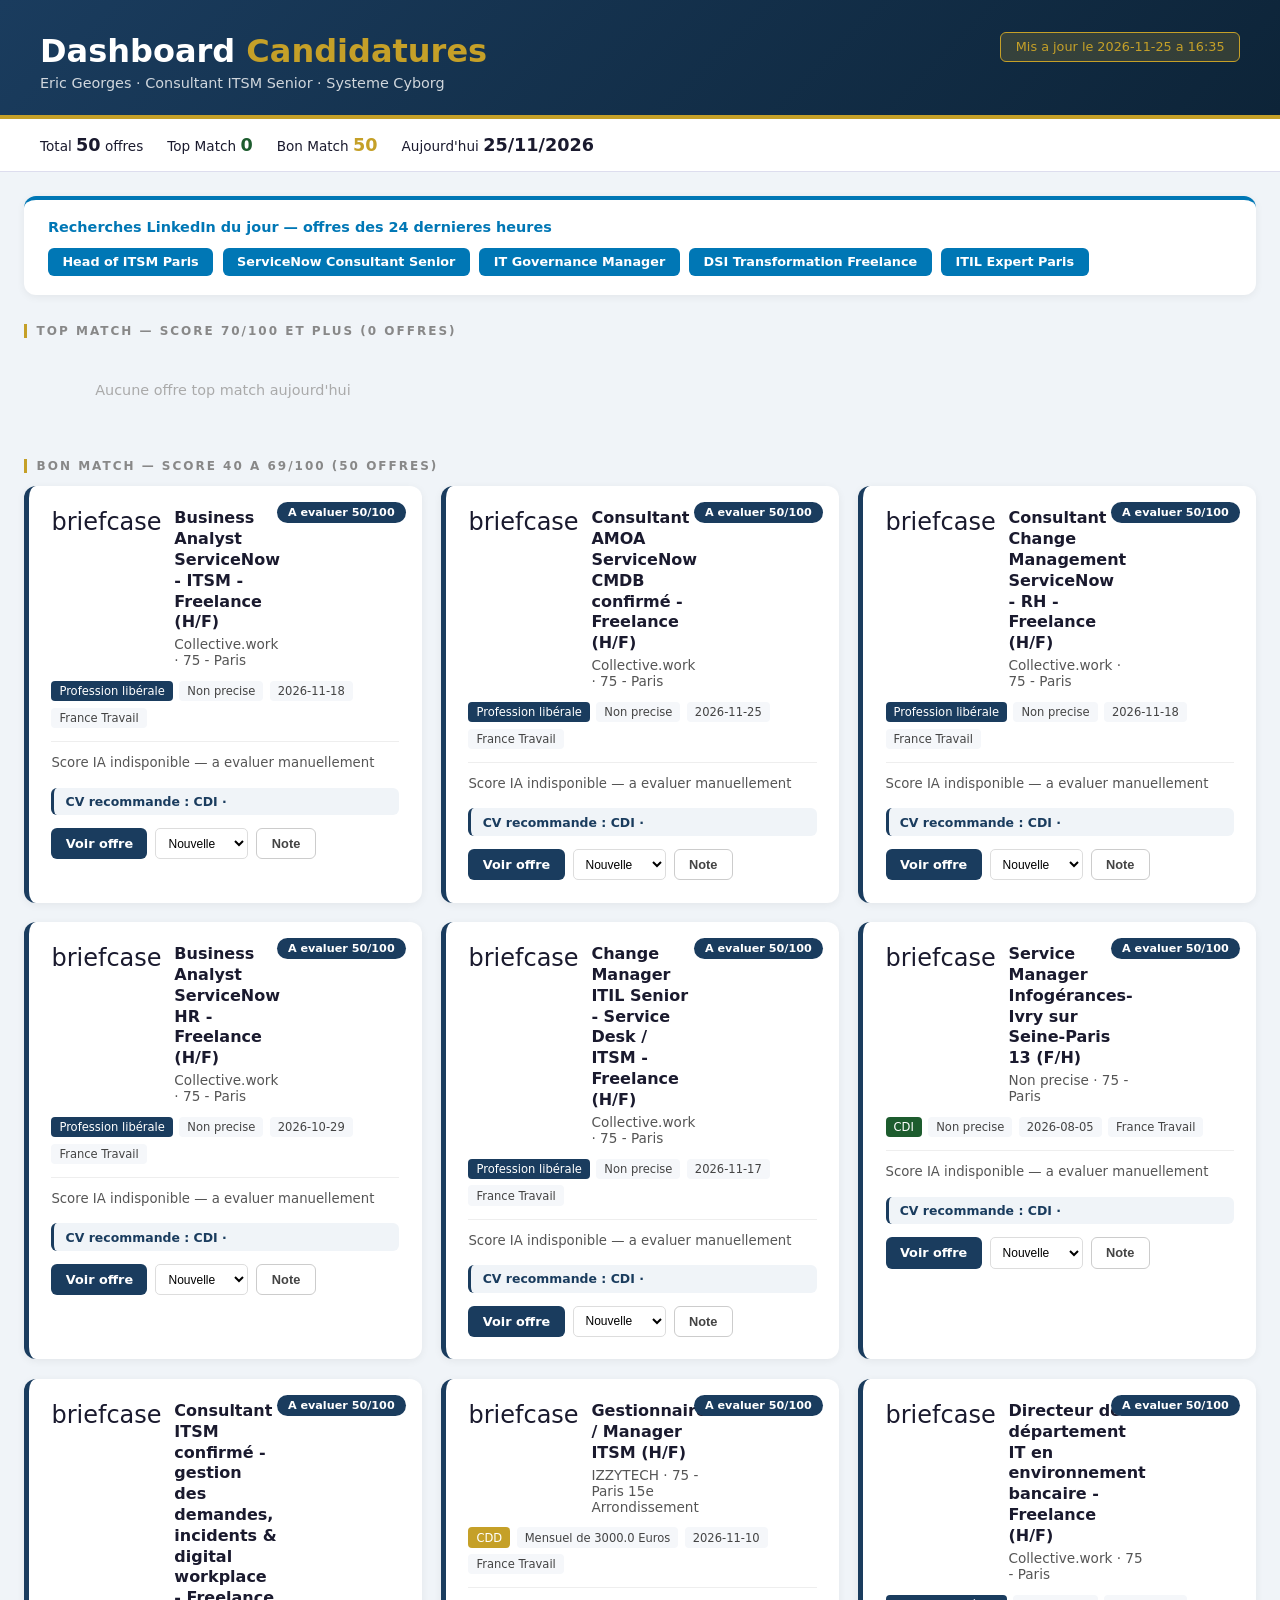
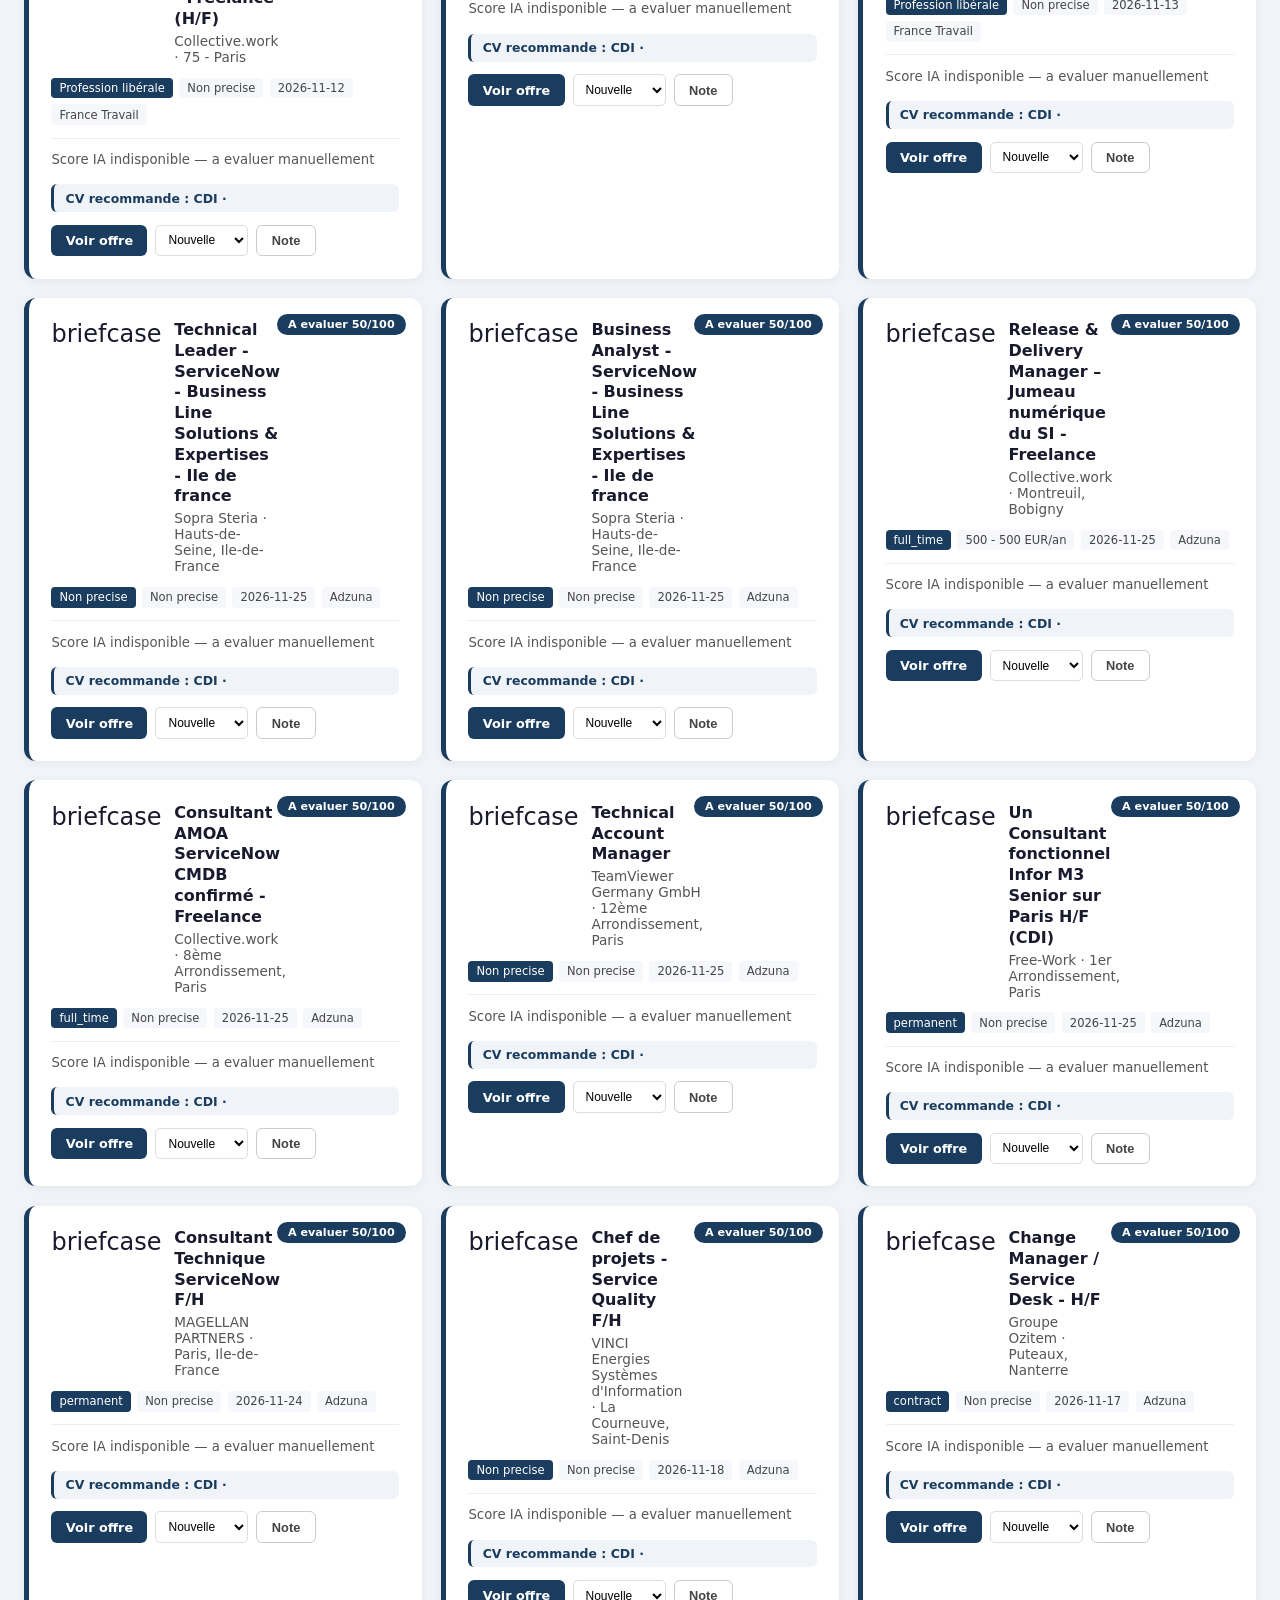
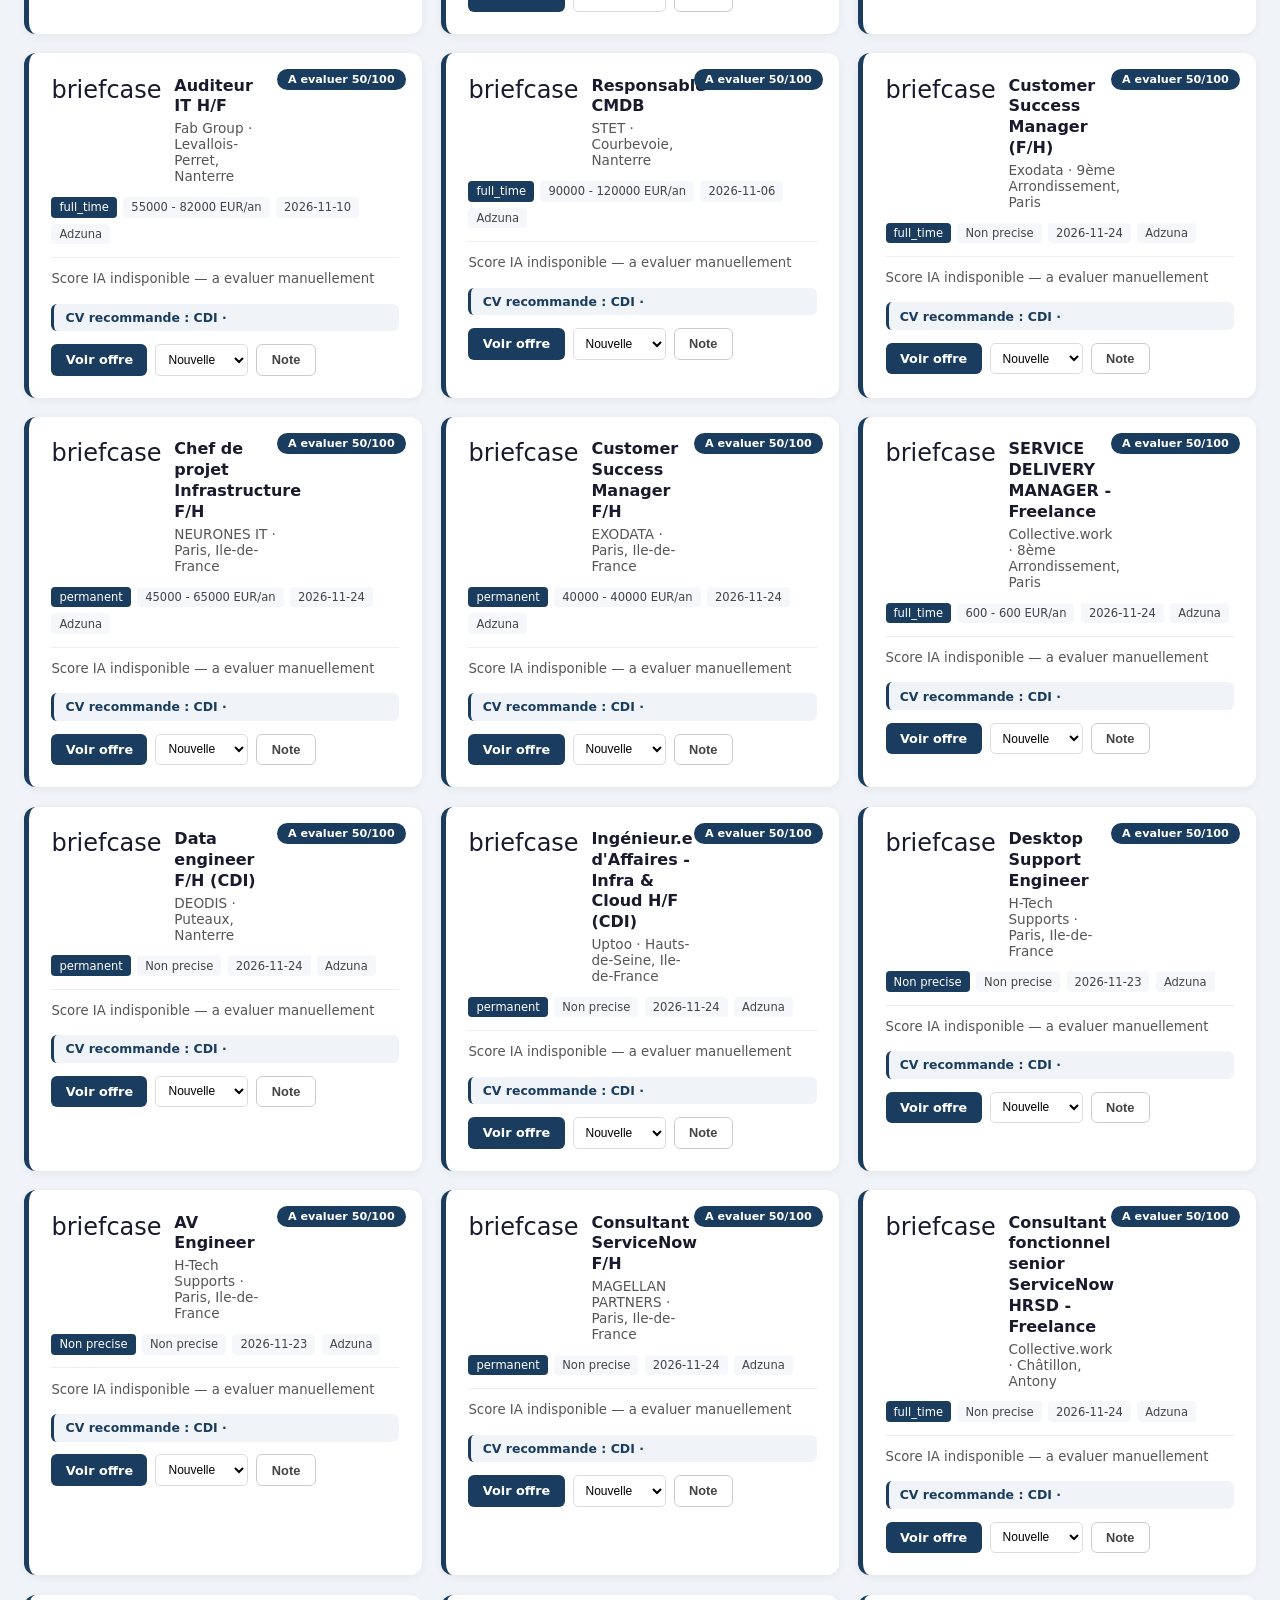
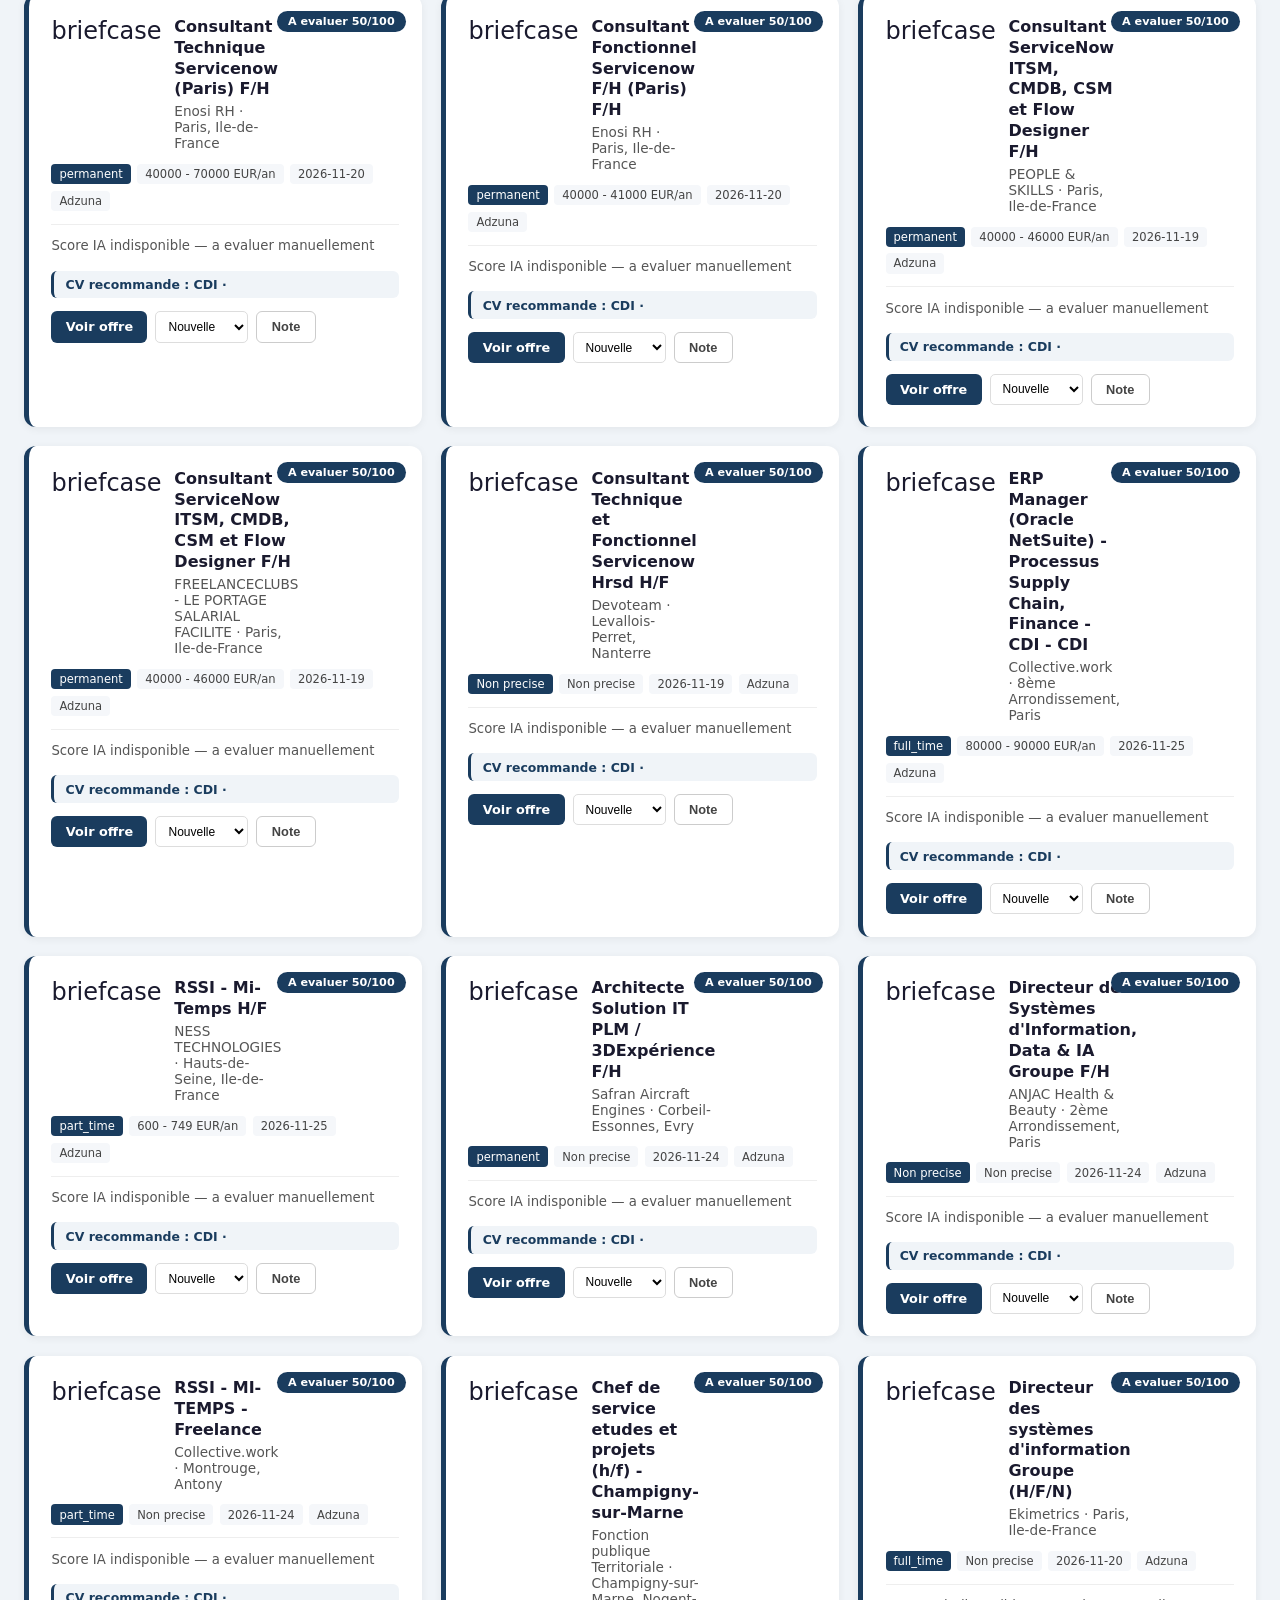
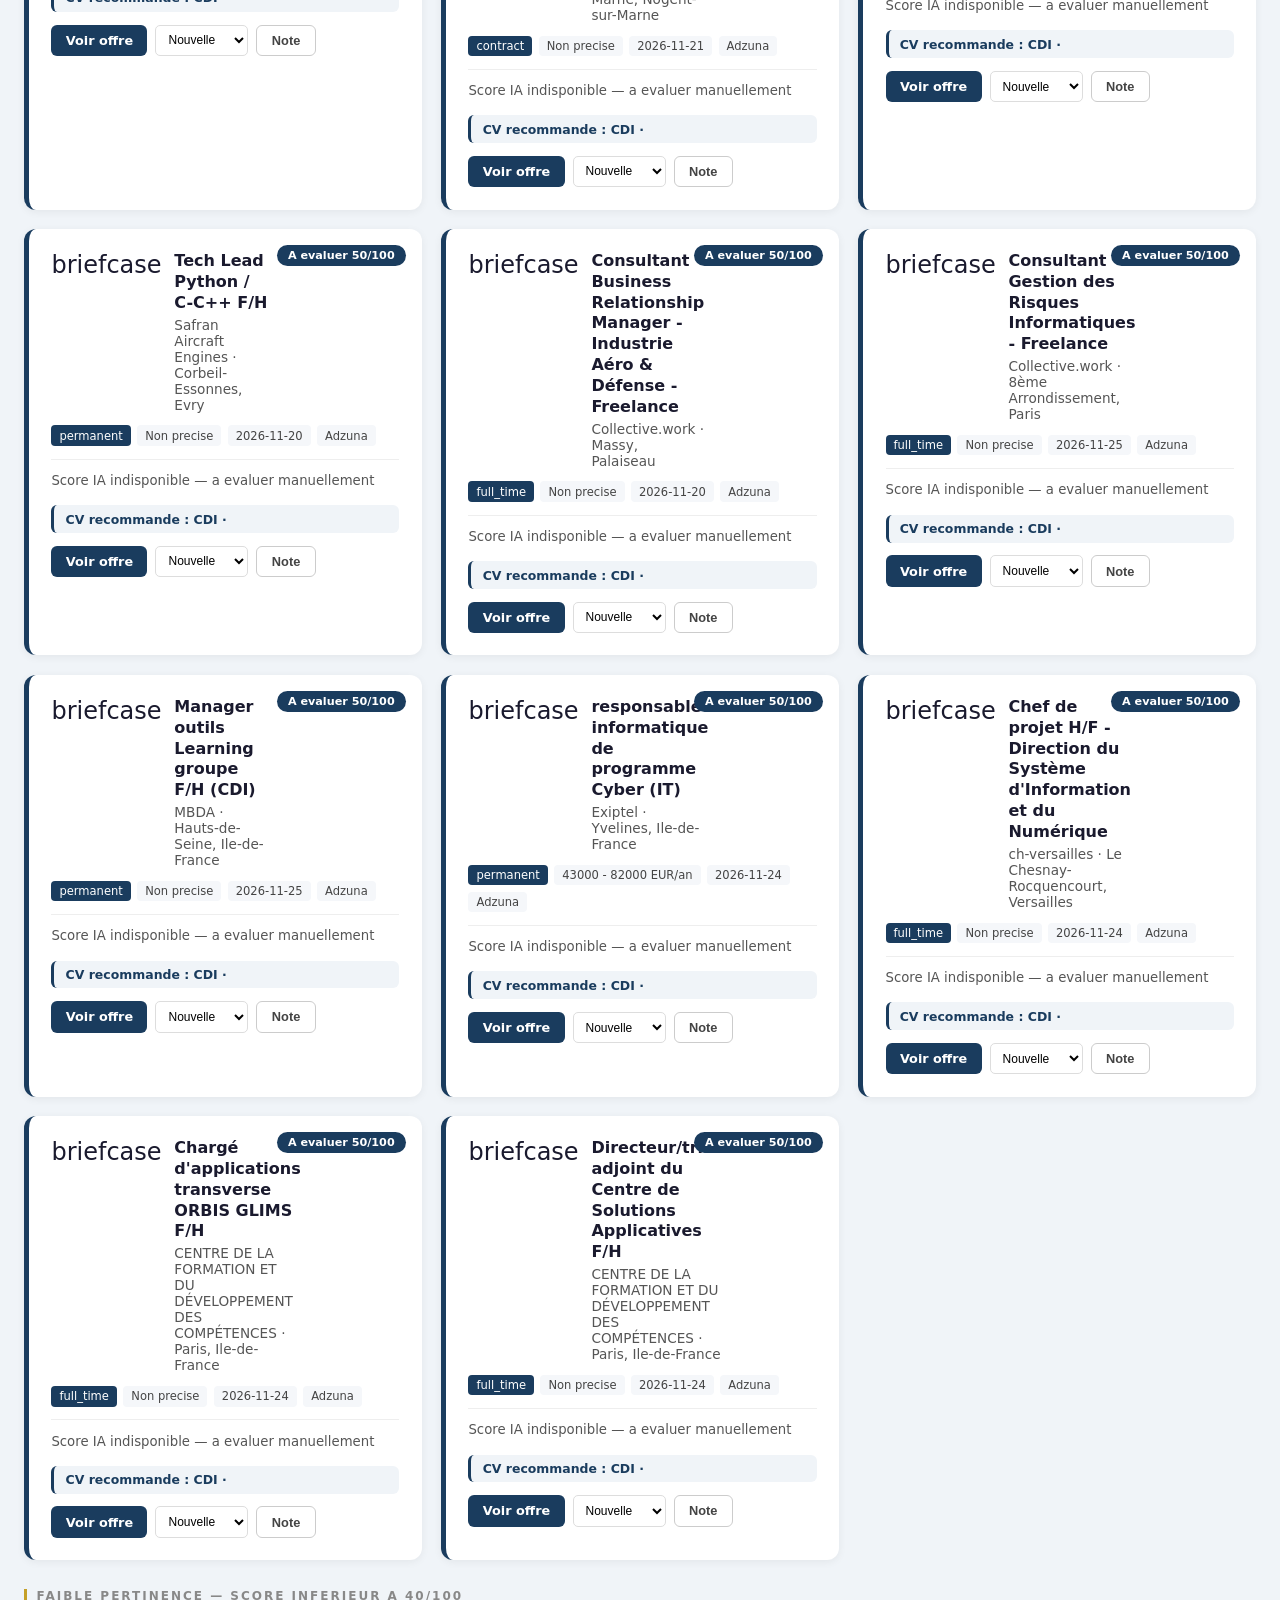
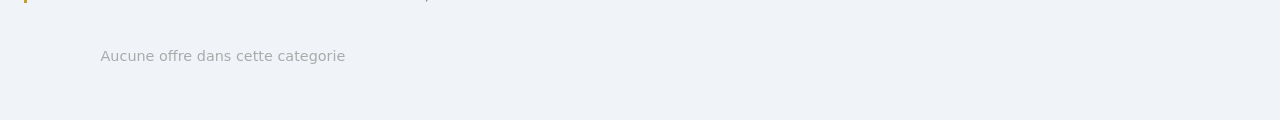
==== commit d6b7c6d1: "deploy: be750c2e9a7139e9fb1fdb0adfd8ae7b43a29e42" ====
--- a/index.html
+++ b/index.html
@@ -47,12 +47,12 @@
 </style>
 </head>
 <body>
-<div class="header"><div class="header-top"><div><h1>Dashboard <span>Candidatures</span></h1><div class="header-sub">Eric Georges · Consultant ITSM Senior · Systeme Cyborg</div></div><div class="date-badge">Mis a jour le 2026-11-25 a 07:01</div></div></div>
-<div class="stats"><div class="stat">Total <strong>39</strong> offres</div><div class="stat">Top Match <strong style="color:#1D5C2E">0</strong></div><div class="stat">Bon Match <strong style="color:#C5A028">39</strong></div><div class="stat">Aujourd'hui <strong>25/11/2026</strong></div></div>
+<div class="header"><div class="header-top"><div><h1>Dashboard <span>Candidatures</span></h1><div class="header-sub">Eric Georges · Consultant ITSM Senior · Systeme Cyborg</div></div><div class="date-badge">Mis a jour le 2026-11-25 a 16:35</div></div></div>
+<div class="stats"><div class="stat">Total <strong>50</strong> offres</div><div class="stat">Top Match <strong style="color:#1D5C2E">0</strong></div><div class="stat">Bon Match <strong style="color:#C5A028">50</strong></div><div class="stat">Aujourd'hui <strong>25/11/2026</strong></div></div>
 <main>
 <div class="linkedin-section"><h3>Recherches LinkedIn du jour — offres des 24 dernieres heures</h3><div class="linkedin-links"><a class="linkedin-link" href="https://www.linkedin.com/jobs/search/?keywords=head+of+ITSM+paris&location=Paris&f_TPR=r86400" target="_blank">Head of ITSM Paris</a><a class="linkedin-link" href="https://www.linkedin.com/jobs/search/?keywords=servicenow+consultant+senior+paris&location=Paris&f_TPR=r86400" target="_blank">ServiceNow Consultant Senior</a><a class="linkedin-link" href="https://www.linkedin.com/jobs/search/?keywords=IT+governance+manager+paris&location=Paris&f_TPR=r86400" target="_blank">IT Governance Manager</a><a class="linkedin-link" href="https://www.linkedin.com/jobs/search/?keywords=DSI+transformation+freelance+paris&location=Paris&f_TPR=r86400" target="_blank">DSI Transformation Freelance</a><a class="linkedin-link" href="https://www.linkedin.com/jobs/search/?keywords=ITIL+expert+paris&location=Paris&f_TPR=r86400" target="_blank">ITIL Expert Paris</a></div></div>
 <div class="section-label">Top Match — Score 70/100 et plus (0 offres)</div><div class="grid"><div class="empty">Aucune offre top match aujourd'hui</div></div>
-<div class="section-label">Bon Match — Score 40 a 69/100 (39 offres)</div><div class="grid"><div class="card" style="border-left-color:#1A3C5E"><div class="score-badge" style="background:#1A3C5E">A evaluer 50/100</div><div class="card-header"><div class="card-icon">briefcase</div><div><div class="card-title">Business Analyst ServiceNow - ITSM - Freelance (H/F)</div><div class="card-company">Collective.work · 75 - Paris</div></div></div><div class="card-meta"><span class="tag" style="background:#1A3C5E;color:white">Profession libérale</span><span class="tag">Non precise</span><span class="tag">2026-11-18</span><span class="tag">France Travail</span></div><div class="card-body">Score IA indisponible — a evaluer manuellement</div><div class="card-cv" style="border-left:3px solid #1A3C5E">CV recommande : CDI · </div><div class="card-actions"><a class="btn btn-primary" href="https://candidat.francetravail.fr/offres/recherche/detail/8951730" target="_blank">Voir offre</a><select class="status-select" onchange="updateStatus('8951730', this.value)"><option value="new">Nouvelle</option><option value="active">A postuler</option><option value="applied">Envoyee</option><option value="network">Reseau</option><option value="rejected">Refusee</option></select><button class="btn btn-outline" onclick="toggleNote('8951730')">Note</button></div><textarea class="notes-area" id="notes8951730" onchange="saveNote('8951730', this.value)" placeholder="Vos notes..."></textarea></div><div class="card" style="border-left-color:#1A3C5E"><div class="score-badge" style="background:#1A3C5E">A evaluer 50/100</div><div class="card-header"><div class="card-icon">briefcase</div><div><div class="card-title">Consultant Change Management ServiceNow - RH - Freelance (H/F)</div><div class="card-company">Collective.work · 75 - Paris</div></div></div><div class="card-meta"><span class="tag" style="background:#1A3C5E;color:white">Profession libérale</span><span class="tag">Non precise</span><span class="tag">2026-11-18</span><span class="tag">France Travail</span></div><div class="card-body">Score IA indisponible — a evaluer manuellement</div><div class="card-cv" style="border-left:3px solid #1A3C5E">CV recommande : CDI · </div><div class="card-actions"><a class="btn btn-primary" href="https://candidat.francetravail.fr/offres/recherche/detail/8951560" target="_blank">Voir offre</a><select class="status-select" onchange="updateStatus('8951560', this.value)"><option value="new">Nouvelle</option><option value="active">A postuler</option><option value="applied">Envoyee</option><option value="network">Reseau</option><option value="rejected">Refusee</option></select><button class="btn btn-outline" onclick="toggleNote('8951560')">Note</button></div><textarea class="notes-area" id="notes8951560" onchange="saveNote('8951560', this.value)" placeholder="Vos notes..."></textarea></div><div class="card" style="border-left-color:#1A3C5E"><div class="score-badge" style="background:#1A3C5E">A evaluer 50/100</div><div class="card-header"><div class="card-icon">briefcase</div><div><div class="card-title">Business Analyst ServiceNow HR - Freelance (H/F)</div><div class="card-company">Collective.work · 75 - Paris</div></div></div><div class="card-meta"><span class="tag" style="background:#1A3C5E;color:white">Profession libérale</span><span class="tag">Non precise</span><span class="tag">2026-10-29</span><span class="tag">France Travail</span></div><div class="card-body">Score IA indisponible — a evaluer manuellement</div><div class="card-cv" style="border-left:3px solid #1A3C5E">CV recommande : CDI · </div><div class="card-actions"><a class="btn btn-primary" href="https://candidat.francetravail.fr/offres/recherche/detail/8394681" target="_blank">Voir offre</a><select class="status-select" onchange="updateStatus('8394681', this.value)"><option value="new">Nouvelle</option><option value="active">A postuler</option><option value="applied">Envoyee</option><option value="network">Reseau</option><option value="rejected">Refusee</option></select><button class="btn btn-outline" onclick="toggleNote('8394681')">Note</button></div><textarea class="notes-area" id="notes8394681" onchange="saveNote('8394681', this.value)" placeholder="Vos notes..."></textarea></div><div class="card" style="border-left-color:#1A3C5E"><div class="score-badge" style="background:#1A3C5E">A evaluer 50/100</div><div class="card-header"><div class="card-icon">briefcase</div><div><div class="card-title">Change Manager ITIL Senior - Service Desk / ITSM - Freelance (H/F)</div><div class="card-company">Collective.work · 75 - Paris</div></div></div><div class="card-meta"><span class="tag" style="background:#1A3C5E;color:white">Profession libérale</span><span class="tag">Non precise</span><span class="tag">2026-11-17</span><span class="tag">France Travail</span></div><div class="card-body">Score IA indisponible — a evaluer manuellement</div><div class="card-cv" style="border-left:3px solid #1A3C5E">CV recommande : CDI · </div><div class="card-actions"><a class="btn btn-primary" href="https://candidat.francetravail.fr/offres/recherche/detail/8915889" target="_blank">Voir offre</a><select class="status-select" onchange="updateStatus('8915889', this.value)"><option value="new">Nouvelle</option><option value="active">A postuler</option><option value="applied">Envoyee</option><option value="network">Reseau</option><option value="rejected">Refusee</option></select><button class="btn btn-outline" onclick="toggleNote('8915889')">Note</button></div><textarea class="notes-area" id="notes8915889" onchange="saveNote('8915889', this.value)" placeholder="Vos notes..."></textarea></div><div class="card" style="border-left-color:#1A3C5E"><div class="score-badge" style="background:#1A3C5E">A evaluer 50/100</div><div class="card-header"><div class="card-icon">briefcase</div><div><div class="card-title">Service Manager Infogérances-Ivry sur Seine-Paris 13 (F/H)</div><div class="card-company">Non precise · 75 - Paris</div></div></div><div class="card-meta"><span class="tag" style="background:#1D5C2E;color:white">CDI</span><span class="tag">Non precise</span><span class="tag">2026-08-05</span><span class="tag">France Travail</span></div><div class="card-body">Score IA indisponible — a evaluer manuellement</div><div class="card-cv" style="border-left:3px solid #1A3C5E">CV recommande : CDI · </div><div class="card-actions"><a class="btn btn-primary" href="https://candidat.francetravail.fr/offres/recherche/detail/5704049" target="_blank">Voir offre</a><select class="status-select" onchange="updateStatus('5704049', this.value)"><option value="new">Nouvelle</option><option value="active">A postuler</option><option value="applied">Envoyee</option><option value="network">Reseau</option><option value="rejected">Refusee</option></select><button class="btn btn-outline" onclick="toggleNote('5704049')">Note</button></div><textarea class="notes-area" id="notes5704049" onchange="saveNote('5704049', this.value)" placeholder="Vos notes..."></textarea></div><div class="card" style="border-left-color:#1A3C5E"><div class="score-badge" style="background:#1A3C5E">A evaluer 50/100</div><div class="card-header"><div class="card-icon">briefcase</div><div><div class="card-title">Consultant ITSM confirmé - gestion des demandes, incidents & digital workplace - Freelance (H/F)</div><div class="card-company">Collective.work · 75 - Paris</div></div></div><div class="card-meta"><span class="tag" style="background:#1A3C5E;color:white">Profession libérale</span><span class="tag">Non precise</span><span class="tag">2026-11-12</span><span class="tag">France Travail</span></div><div class="card-body">Score IA indisponible — a evaluer manuellement</div><div class="card-cv" style="border-left:3px solid #1A3C5E">CV recommande : CDI · </div><div class="card-actions"><a class="btn btn-primary" href="https://candidat.francetravail.fr/offres/recherche/detail/8762454" target="_blank">Voir offre</a><select class="status-select" onchange="updateStatus('8762454', this.value)"><option value="new">Nouvelle</option><option value="active">A postuler</option><option value="applied">Envoyee</option><option value="network">Reseau</option><option value="rejected">Refusee</option></select><button class="btn btn-outline" onclick="toggleNote('8762454')">Note</button></div><textarea class="notes-area" id="notes8762454" onchange="saveNote('8762454', this.value)" placeholder="Vos notes..."></textarea></div><div class="card" style="border-left-color:#1A3C5E"><div class="score-badge" style="background:#1A3C5E">A evaluer 50/100</div><div class="card-header"><div class="card-icon">briefcase</div><div><div class="card-title">Pilotage Processus ITSM - Freelance (H/F)</div><div class="card-company">Collective.work · 75 - Paris</div></div></div><div class="card-meta"><span class="tag" style="background:#1A3C5E;color:white">Profession libérale</span><span class="tag">Non precise</span><span class="tag">2026-11-11</span><span class="tag">France Travail</span></div><div class="card-body">Score IA indisponible — a evaluer manuellement</div><div class="card-cv" style="border-left:3px solid #1A3C5E">CV recommande : CDI · </div><div class="card-actions"><a class="btn btn-primary" href="https://candidat.francetravail.fr/offres/recherche/detail/8744446" target="_blank">Voir offre</a><select class="status-select" onchange="updateStatus('8744446', this.value)"><option value="new">Nouvelle</option><option value="active">A postuler</option><option value="applied">Envoyee</option><option value="network">Reseau</option><option value="rejected">Refusee</option></select><button class="btn btn-outline" onclick="toggleNote('8744446')">Note</button></div><textarea class="notes-area" id="notes8744446" onchange="saveNote('8744446', this.value)" placeholder="Vos notes..."></textarea></div><div class="card" style="border-left-color:#1A3C5E"><div class="score-badge" style="background:#1A3C5E">A evaluer 50/100</div><div class="card-header"><div class="card-icon">briefcase</div><div><div class="card-title">Gestionnaire / Manager ITSM (H/F)</div><div class="card-company">IZZYTECH · 75 - Paris 15e Arrondissement</div></div></div><div class="card-meta"><span class="tag" style="background:#C5A028;color:white">CDD</span><span class="tag">Mensuel de 3000.0 Euros</span><span class="tag">2026-11-10</span><span class="tag">France Travail</span></div><div class="card-body">Score IA indisponible — a evaluer manuellement</div><div class="card-cv" style="border-left:3px solid #1A3C5E">CV recommande : CDI · </div><div class="card-actions"><a class="btn btn-primary" href="https://candidat.francetravail.fr/offres/recherche/detail/216GRDV" target="_blank">Voir offre</a><select class="status-select" onchange="updateStatus('216GRDV', this.value)"><option value="new">Nouvelle</option><option value="active">A postuler</option><option value="applied">Envoyee</option><option value="network">Reseau</option><option value="rejected">Refusee</option></select><button class="btn btn-outline" onclick="toggleNote('216GRDV')">Note</button></div><textarea class="notes-area" id="notes216GRDV" onchange="saveNote('216GRDV', this.value)" placeholder="Vos notes..."></textarea></div><div class="card" style="border-left-color:#1A3C5E"><div class="score-badge" style="background:#1A3C5E">A evaluer 50/100</div><div class="card-header"><div class="card-icon">briefcase</div><div><div class="card-title">Directeur de département IT en environnement bancaire - Freelance (H/F)</div><div class="card-company">Collective.work · 75 - Paris</div></div></div><div class="card-meta"><span class="tag" style="background:#1A3C5E;color:white">Profession libérale</span><span class="tag">Non precise</span><span class="tag">2026-11-13</span><span class="tag">France Travail</span></div><div class="card-body">Score IA indisponible — a evaluer manuellement</div><div class="card-cv" style="border-left:3px solid #1A3C5E">CV recommande : CDI · </div><div class="card-actions"><a class="btn btn-primary" href="https://candidat.francetravail.fr/offres/recherche/detail/8797809" target="_blank">Voir offre</a><select class="status-select" onchange="updateStatus('8797809', this.value)"><option value="new">Nouvelle</option><option value="active">A postuler</option><option value="applied">Envoyee</option><option value="network">Reseau</option><option value="rejected">Refusee</option></select><button class="btn btn-outline" onclick="toggleNote('8797809')">Note</button></div><textarea class="notes-area" id="notes8797809" onchange="saveNote('8797809', this.value)" placeholder="Vos notes..."></textarea></div><div class="card" style="border-left-color:#1A3C5E"><div class="score-badge" style="background:#1A3C5E">A evaluer 50/100</div><div class="card-header"><div class="card-icon">briefcase</div><div><div class="card-title">Release & Delivery Manager – Jumeau numérique du SI - Freelance</div><div class="card-company">Collective.work · Montreuil, Bobigny</div></div></div><div class="card-meta"><span class="tag" style="background:#1A3C5E;color:white">full_time</span><span class="tag">500 - 500 EUR/an</span><span class="tag">2026-11-25</span><span class="tag">Adzuna</span></div><div class="card-body">Score IA indisponible — a evaluer manuellement</div><div class="card-cv" style="border-left:3px solid #1A3C5E">CV recommande : CDI · </div><div class="card-actions"><a class="btn btn-primary" href="https://www.adzuna.fr/details/5977819134?utm_medium=api&utm_source=99a97ab7" target="_blank">Voir offre</a><select class="status-select" onchange="updateStatus('adzuna_5977819134', this.value)"><option value="new">Nouvelle</option><option value="active">A postuler</option><option value="applied">Envoyee</option><option value="network">Reseau</option><option value="rejected">Refusee</option></select><button class="btn btn-outline" onclick="toggleNote('adzuna_5977819134')">Note</button></div><textarea class="notes-area" id="notesadzuna_5977819134" onchange="saveNote('adzuna_5977819134', this.value)" placeholder="Vos notes..."></textarea></div><div class="card" style="border-left-color:#1A3C5E"><div class="score-badge" style="background:#1A3C5E">A evaluer 50/100</div><div class="card-header"><div class="card-icon">briefcase</div><div><div class="card-title">Consultant AMOA ServiceNow CMDB confirmé - Freelance</div><div class="card-company">Collective.work · 8ème Arrondissement, Paris</div></div></div><div class="card-meta"><span class="tag" style="background:#1A3C5E;color:white">full_time</span><span class="tag">Non precise</span><span class="tag">2026-11-25</span><span class="tag">Adzuna</span></div><div class="card-body">Score IA indisponible — a evaluer manuellement</div><div class="card-cv" style="border-left:3px solid #1A3C5E">CV recommande : CDI · </div><div class="card-actions"><a class="btn btn-primary" href="https://www.adzuna.fr/details/5977818866?utm_medium=api&utm_source=99a97ab7" target="_blank">Voir offre</a><select class="status-select" onchange="updateStatus('adzuna_5977818866', this.value)"><option value="new">Nouvelle</option><option value="active">A postuler</option><option value="applied">Envoyee</option><option value="network">Reseau</option><option value="rejected">Refusee</option></select><button class="btn btn-outline" onclick="toggleNote('adzuna_5977818866')">Note</button></div><textarea class="notes-area" id="notesadzuna_5977818866" onchange="saveNote('adzuna_5977818866', this.value)" placeholder="Vos notes..."></textarea></div><div class="card" style="border-left-color:#1A3C5E"><div class="score-badge" style="background:#1A3C5E">A evaluer 50/100</div><div class="card-header"><div class="card-icon">briefcase</div><div><div class="card-title">Technical Account Manager</div><div class="card-company">TeamViewer Germany GmbH · 12ème Arrondissement, Paris</div></div></div><div class="card-meta"><span class="tag" style="background:#1A3C5E;color:white">Non precise</span><span class="tag">Non precise</span><span class="tag">2026-11-25</span><span class="tag">Adzuna</span></div><div class="card-body">Score IA indisponible — a evaluer manuellement</div><div class="card-cv" style="border-left:3px solid #1A3C5E">CV recommande : CDI · </div><div class="card-actions"><a class="btn btn-primary" href="https://www.adzuna.fr/details/5977688021?utm_medium=api&utm_source=99a97ab7" target="_blank">Voir offre</a><select class="status-select" onchange="updateStatus('adzuna_5977688021', this.value)"><option value="new">Nouvelle</option><option value="active">A postuler</option><option value="applied">Envoyee</option><option value="network">Reseau</option><option value="rejected">Refusee</option></select><button class="btn btn-outline" onclick="toggleNote('adzuna_5977688021')">Note</button></div><textarea class="notes-area" id="notesadzuna_5977688021" onchange="saveNote('adzuna_5977688021', this.value)" placeholder="Vos notes..."></textarea></div><div class="card" style="border-left-color:#1A3C5E"><div class="score-badge" style="background:#1A3C5E">A evaluer 50/100</div><div class="card-header"><div class="card-icon">briefcase</div><div><div class="card-title">Un Consultant fonctionnel Infor M3 Senior sur Paris H/F (CDI)</div><div class="card-company">Free-Work · 1er Arrondissement, Paris</div></div></div><div class="card-meta"><span class="tag" style="background:#1A3C5E;color:white">permanent</span><span class="tag">Non precise</span><span class="tag">2026-11-25</span><span class="tag">Adzuna</span></div><div class="card-body">Score IA indisponible — a evaluer manuellement</div><div class="card-cv" style="border-left:3px solid #1A3C5E">CV recommande : CDI · </div><div class="card-actions"><a class="btn btn-primary" href="https://www.adzuna.fr/land/ad/5977596336?se=LJav-p3o8RGi7aNs8TLQeg&utm_medium=api&utm_source=99a97ab7&v=83A30478C6702B1C4F2A5C084809E6B92F485B27" target="_blank">Voir offre</a><select class="status-select" onchange="updateStatus('adzuna_5977596336', this.value)"><option value="new">Nouvelle</option><option value="active">A postuler</option><option value="applied">Envoyee</option><option value="network">Reseau</option><option value="rejected">Refusee</option></select><button class="btn btn-outline" onclick="toggleNote('adzuna_5977596336')">Note</button></div><textarea class="notes-area" id="notesadzuna_5977596336" onchange="saveNote('adzuna_5977596336', this.value)" placeholder="Vos notes..."></textarea></div><div class="card" style="border-left-color:#1A3C5E"><div class="score-badge" style="background:#1A3C5E">A evaluer 50/100</div><div class="card-header"><div class="card-icon">briefcase</div><div><div class="card-title">Consultant Technique ServiceNow F/H</div><div class="card-company">MAGELLAN PARTNERS · Paris, Ile-de-France</div></div></div><div class="card-meta"><span class="tag" style="background:#1A3C5E;color:white">permanent</span><span class="tag">Non precise</span><span class="tag">2026-11-24</span><span class="tag">Adzuna</span></div><div class="card-body">Score IA indisponible — a evaluer manuellement</div><div class="card-cv" style="border-left:3px solid #1A3C5E">CV recommande : CDI · </div><div class="card-actions"><a class="btn btn-primary" href="https://www.adzuna.fr/details/5977151215?utm_medium=api&utm_source=99a97ab7" target="_blank">Voir offre</a><select class="status-select" onchange="updateStatus('adzuna_5977151215', this.value)"><option value="new">Nouvelle</option><option value="active">A postuler</option><option value="applied">Envoyee</option><option value="network">Reseau</option><option value="rejected">Refusee</option></select><button class="btn btn-outline" onclick="toggleNote('adzuna_5977151215')">Note</button></div><textarea class="notes-area" id="notesadzuna_5977151215" onchange="saveNote('adzuna_5977151215', this.value)" placeholder="Vos notes..."></textarea></div><div class="card" style="border-left-color:#1A3C5E"><div class="score-badge" style="background:#1A3C5E">A evaluer 50/100</div><div class="card-header"><div class="card-icon">briefcase</div><div><div class="card-title">Consultant ServiceNow F/H</div><div class="card-company">MAGELLAN PARTNERS · Paris, Ile-de-France</div></div></div><div class="card-meta"><span class="tag" style="background:#1A3C5E;color:white">permanent</span><span class="tag">Non precise</span><span class="tag">2026-11-24</span><span class="tag">Adzuna</span></div><div class="card-body">Score IA indisponible — a evaluer manuellement</div><div class="card-cv" style="border-left:3px solid #1A3C5E">CV recommande : CDI · </div><div class="card-actions"><a class="btn btn-primary" href="https://www.adzuna.fr/details/5977151227?utm_medium=api&utm_source=99a97ab7" target="_blank">Voir offre</a><select class="status-select" onchange="updateStatus('adzuna_5977151227', this.value)"><option value="new">Nouvelle</option><option value="active">A postuler</option><option value="applied">Envoyee</option><option value="network">Reseau</option><option value="rejected">Refusee</option></select><button class="btn btn-outline" onclick="toggleNote('adzuna_5977151227')">Note</button></div><textarea class="notes-area" id="notesadzuna_5977151227" onchange="saveNote('adzuna_5977151227', this.value)" placeholder="Vos notes..."></textarea></div><div class="card" style="border-left-color:#1A3C5E"><div class="score-badge" style="background:#1A3C5E">A evaluer 50/100</div><div class="card-header"><div class="card-icon">briefcase</div><div><div class="card-title">Consultant Senior DevSecOps & patching Infrastructure - Freelance</div><div class="card-company">Collective.work · 8ème Arrondissement, Paris</div></div></div><div class="card-meta"><span class="tag" style="background:#1A3C5E;color:white">full_time</span><span class="tag">Non precise</span><span class="tag">2026-11-24</span><span class="tag">Adzuna</span></div><div class="card-body">Score IA indisponible — a evaluer manuellement</div><div class="card-cv" style="border-left:3px solid #1A3C5E">CV recommande : CDI · </div><div class="card-actions"><a class="btn btn-primary" href="https://www.adzuna.fr/details/5976748624?utm_medium=api&utm_source=99a97ab7" target="_blank">Voir offre</a><select class="status-select" onchange="updateStatus('adzuna_5976748624', this.value)"><option value="new">Nouvelle</option><option value="active">A postuler</option><option value="applied">Envoyee</option><option value="network">Reseau</option><option value="rejected">Refusee</option></select><button class="btn btn-outline" onclick="toggleNote('adzuna_5976748624')">Note</button></div><textarea class="notes-area" id="notesadzuna_5976748624" onchange="saveNote('adzuna_5976748624', this.value)" placeholder="Vos notes..."></textarea></div><div class="card" style="border-left-color:#1A3C5E"><div class="score-badge" style="background:#1A3C5E">A evaluer 50/100</div><div class="card-header"><div class="card-icon">briefcase</div><div><div class="card-title">Chef de projets - Service Quality F/H</div><div class="card-company">VINCI Energies Systèmes d'Information · La Courneuve, Saint-Denis</div></div></div><div class="card-meta"><span class="tag" style="background:#1A3C5E;color:white">Non precise</span><span class="tag">Non precise</span><span class="tag">2026-11-18</span><span class="tag">Adzuna</span></div><div class="card-body">Score IA indisponible — a evaluer manuellement</div><div class="card-cv" style="border-left:3px solid #1A3C5E">CV recommande : CDI · </div><div class="card-actions"><a class="btn btn-primary" href="https://www.adzuna.fr/details/5969944587?utm_medium=api&utm_source=99a97ab7" target="_blank">Voir offre</a><select class="status-select" onchange="updateStatus('adzuna_5969944587', this.value)"><option value="new">Nouvelle</option><option value="active">A postuler</option><option value="applied">Envoyee</option><option value="network">Reseau</option><option value="rejected">Refusee</option></select><button class="btn btn-outline" onclick="toggleNote('adzuna_5969944587')">Note</button></div><textarea class="notes-area" id="notesadzuna_5969944587" onchange="saveNote('adzuna_5969944587', this.value)" placeholder="Vos notes..."></textarea></div><div class="card" style="border-left-color:#1A3C5E"><div class="score-badge" style="background:#1A3C5E">A evaluer 50/100</div><div class="card-header"><div class="card-icon">briefcase</div><div><div class="card-title">Change Manager / Service Desk - H/F</div><div class="card-company">Groupe Ozitem · Puteaux, Nanterre</div></div></div><div class="card-meta"><span class="tag" style="background:#1A3C5E;color:white">contract</span><span class="tag">Non precise</span><span class="tag">2026-11-17</span><span class="tag">Adzuna</span></div><div class="card-body">Score IA indisponible — a evaluer manuellement</div><div class="card-cv" style="border-left:3px solid #1A3C5E">CV recommande : CDI · </div><div class="card-actions"><a class="btn btn-primary" href="https://www.adzuna.fr/details/5969238253?utm_medium=api&utm_source=99a97ab7" target="_blank">Voir offre</a><select class="status-select" onchange="updateStatus('adzuna_5969238253', this.value)"><option value="new">Nouvelle</option><option value="active">A postuler</option><option value="applied">Envoyee</option><option value="network">Reseau</option><option value="rejected">Refusee</option></select><button class="btn btn-outline" onclick="toggleNote('adzuna_5969238253')">Note</button></div><textarea class="notes-area" id="notesadzuna_5969238253" onchange="saveNote('adzuna_5969238253', this.value)" placeholder="Vos notes..."></textarea></div><div class="card" style="border-left-color:#1A3C5E"><div class="score-badge" style="background:#1A3C5E">A evaluer 50/100</div><div class="card-header"><div class="card-icon">briefcase</div><div><div class="card-title">Auditeur IT H/F</div><div class="card-company">FAB GROUP · Levallois-Perret, Nanterre</div></div></div><div class="card-meta"><span class="tag" style="background:#1A3C5E;color:white">full_time</span><span class="tag">55000 - 82000 EUR/an</span><span class="tag">2026-11-10</span><span class="tag">Adzuna</span></div><div class="card-body">Score IA indisponible — a evaluer manuellement</div><div class="card-cv" style="border-left:3px solid #1A3C5E">CV recommande : CDI · </div><div class="card-actions"><a class="btn btn-primary" href="https://www.adzuna.fr/details/5960431758?utm_medium=api&utm_source=99a97ab7" target="_blank">Voir offre</a><select class="status-select" onchange="updateStatus('adzuna_5960431758', this.value)"><option value="new">Nouvelle</option><option value="active">A postuler</option><option value="applied">Envoyee</option><option value="network">Reseau</option><option value="rejected">Refusee</option></select><button class="btn btn-outline" onclick="toggleNote('adzuna_5960431758')">Note</button></div><textarea class="notes-area" id="notesadzuna_5960431758" onchange="saveNote('adzuna_5960431758', this.value)" placeholder="Vos notes..."></textarea></div><div class="card" style="border-left-color:#1A3C5E"><div class="score-badge" style="background:#1A3C5E">A evaluer 50/100</div><div class="card-header"><div class="card-icon">briefcase</div><div><div class="card-title">Responsable CMDB</div><div class="card-company">Stet · Courbevoie, Nanterre</div></div></div><div class="card-meta"><span class="tag" style="background:#1A3C5E;color:white">full_time</span><span class="tag">90000 - 120000 EUR/an</span><span class="tag">2026-11-06</span><span class="tag">Adzuna</span></div><div class="card-body">Score IA indisponible — a evaluer manuellement</div><div class="card-cv" style="border-left:3px solid #1A3C5E">CV recommande : CDI · </div><div class="card-actions"><a class="btn btn-primary" href="https://www.adzuna.fr/details/5955282453?utm_medium=api&utm_source=99a97ab7" target="_blank">Voir offre</a><select class="status-select" onchange="updateStatus('adzuna_5955282453', this.value)"><option value="new">Nouvelle</option><option value="active">A postuler</option><option value="applied">Envoyee</option><option value="network">Reseau</option><option value="rejected">Refusee</option></select><button class="btn btn-outline" onclick="toggleNote('adzuna_5955282453')">Note</button></div><textarea class="notes-area" id="notesadzuna_5955282453" onchange="saveNote('adzuna_5955282453', this.value)" placeholder="Vos notes..."></textarea></div><div class="card" style="border-left-color:#1A3C5E"><div class="score-badge" style="background:#1A3C5E">A evaluer 50/100</div><div class="card-header"><div class="card-icon">briefcase</div><div><div class="card-title">Consultant fonctionnel senior ServiceNow HRSD - Freelance</div><div class="card-company">Collective.work · Châtillon, Antony</div></div></div><div class="card-meta"><span class="tag" style="background:#1A3C5E;color:white">full_time</span><span class="tag">Non precise</span><span class="tag">2026-11-24</span><span class="tag">Adzuna</span></div><div class="card-body">Score IA indisponible — a evaluer manuellement</div><div class="card-cv" style="border-left:3px solid #1A3C5E">CV recommande : CDI · </div><div class="card-actions"><a class="btn btn-primary" href="https://www.adzuna.fr/details/5976747943?utm_medium=api&utm_source=99a97ab7" target="_blank">Voir offre</a><select class="status-select" onchange="updateStatus('adzuna_5976747943', this.value)"><option value="new">Nouvelle</option><option value="active">A postuler</option><option value="applied">Envoyee</option><option value="network">Reseau</option><option value="rejected">Refusee</option></select><button class="btn btn-outline" onclick="toggleNote('adzuna_5976747943')">Note</button></div><textarea class="notes-area" id="notesadzuna_5976747943" onchange="saveNote('adzuna_5976747943', this.value)" placeholder="Vos notes..."></textarea></div><div class="card" style="border-left-color:#1A3C5E"><div class="score-badge" style="background:#1A3C5E">A evaluer 50/100</div><div class="card-header"><div class="card-icon">briefcase</div><div><div class="card-title">Consultant Technique Servicenow (Paris) F/H</div><div class="card-company">Enosi RH · Paris, Ile-de-France</div></div></div><div class="card-meta"><span class="tag" style="background:#1A3C5E;color:white">permanent</span><span class="tag">40000 - 70000 EUR/an</span><span class="tag">2026-11-20</span><span class="tag">Adzuna</span></div><div class="card-body">Score IA indisponible — a evaluer manuellement</div><div class="card-cv" style="border-left:3px solid #1A3C5E">CV recommande : CDI · </div><div class="card-actions"><a class="btn btn-primary" href="https://www.adzuna.fr/details/5972922550?utm_medium=api&utm_source=99a97ab7" target="_blank">Voir offre</a><select class="status-select" onchange="updateStatus('adzuna_5972922550', this.value)"><option value="new">Nouvelle</option><option value="active">A postuler</option><option value="applied">Envoyee</option><option value="network">Reseau</option><option value="rejected">Refusee</option></select><button class="btn btn-outline" onclick="toggleNote('adzuna_5972922550')">Note</button></div><textarea class="notes-area" id="notesadzuna_5972922550" onchange="saveNote('adzuna_5972922550', this.value)" placeholder="Vos notes..."></textarea></div><div class="card" style="border-left-color:#1A3C5E"><div class="score-badge" style="background:#1A3C5E">A evaluer 50/100</div><div class="card-header"><div class="card-icon">briefcase</div><div><div class="card-title">Consultant Fonctionnel Servicenow F/H (Paris) F/H</div><div class="card-company">Enosi RH · Paris, Ile-de-France</div></div></div><div class="card-meta"><span class="tag" style="background:#1A3C5E;color:white">permanent</span><span class="tag">40000 - 41000 EUR/an</span><span class="tag">2026-11-20</span><span class="tag">Adzuna</span></div><div class="card-body">Score IA indisponible — a evaluer manuellement</div><div class="card-cv" style="border-left:3px solid #1A3C5E">CV recommande : CDI · </div><div class="card-actions"><a class="btn btn-primary" href="https://www.adzuna.fr/details/5972922551?utm_medium=api&utm_source=99a97ab7" target="_blank">Voir offre</a><select class="status-select" onchange="updateStatus('adzuna_5972922551', this.value)"><option value="new">Nouvelle</option><option value="active">A postuler</option><option value="applied">Envoyee</option><option value="network">Reseau</option><option value="rejected">Refusee</option></select><button class="btn btn-outline" onclick="toggleNote('adzuna_5972922551')">Note</button></div><textarea class="notes-area" id="notesadzuna_5972922551" onchange="saveNote('adzuna_5972922551', this.value)" placeholder="Vos notes..."></textarea></div><div class="card" style="border-left-color:#1A3C5E"><div class="score-badge" style="background:#1A3C5E">A evaluer 50/100</div><div class="card-header"><div class="card-icon">briefcase</div><div><div class="card-title">Consultant ServiceNow ITSM, CMDB, CSM et Flow Designer F/H</div><div class="card-company">PEOPLE & SKILLS · Paris, Ile-de-France</div></div></div><div class="card-meta"><span class="tag" style="background:#1A3C5E;color:white">permanent</span><span class="tag">40000 - 46000 EUR/an</span><span class="tag">2026-11-19</span><span class="tag">Adzuna</span></div><div class="card-body">Score IA indisponible — a evaluer manuellement</div><div class="card-cv" style="border-left:3px solid #1A3C5E">CV recommande : CDI · </div><div class="card-actions"><a class="btn btn-primary" href="https://www.adzuna.fr/details/5971669346?utm_medium=api&utm_source=99a97ab7" target="_blank">Voir offre</a><select class="status-select" onchange="updateStatus('adzuna_5971669346', this.value)"><option value="new">Nouvelle</option><option value="active">A postuler</option><option value="applied">Envoyee</option><option value="network">Reseau</option><option value="rejected">Refusee</option></select><button class="btn btn-outline" onclick="toggleNote('adzuna_5971669346')">Note</button></div><textarea class="notes-area" id="notesadzuna_5971669346" onchange="saveNote('adzuna_5971669346', this.value)" placeholder="Vos notes..."></textarea></div><div class="card" style="border-left-color:#1A3C5E"><div class="score-badge" style="background:#1A3C5E">A evaluer 50/100</div><div class="card-header"><div class="card-icon">briefcase</div><div><div class="card-title">Consultant ServiceNow ITSM, CMDB, CSM et Flow Designer F/H</div><div class="card-company">FREELANCECLUBS - LE PORTAGE SALARIAL FACILITE · Paris, Ile-de-France</div></div></div><div class="card-meta"><span class="tag" style="background:#1A3C5E;color:white">permanent</span><span class="tag">40000 - 46000 EUR/an</span><span class="tag">2026-11-19</span><span class="tag">Adzuna</span></div><div class="card-body">Score IA indisponible — a evaluer manuellement</div><div class="card-cv" style="border-left:3px solid #1A3C5E">CV recommande : CDI · </div><div class="card-actions"><a class="btn btn-primary" href="https://www.adzuna.fr/details/5971669391?utm_medium=api&utm_source=99a97ab7" target="_blank">Voir offre</a><select class="status-select" onchange="updateStatus('adzuna_5971669391', this.value)"><option value="new">Nouvelle</option><option value="active">A postuler</option><option value="applied">Envoyee</option><option value="network">Reseau</option><option value="rejected">Refusee</option></select><button class="btn btn-outline" onclick="toggleNote('adzuna_5971669391')">Note</button></div><textarea class="notes-area" id="notesadzuna_5971669391" onchange="saveNote('adzuna_5971669391', this.value)" placeholder="Vos notes..."></textarea></div><div class="card" style="border-left-color:#1A3C5E"><div class="score-badge" style="background:#1A3C5E">A evaluer 50/100</div><div class="card-header"><div class="card-icon">briefcase</div><div><div class="card-title">Consultant Technique et Fonctionnel Servicenow Hrsd H/F</div><div class="card-company">Devoteam · Levallois-Perret, Nanterre</div></div></div><div class="card-meta"><span class="tag" style="background:#1A3C5E;color:white">Non precise</span><span class="tag">Non precise</span><span class="tag">2026-11-19</span><span class="tag">Adzuna</span></div><div class="card-body">Score IA indisponible — a evaluer manuellement</div><div class="card-cv" style="border-left:3px solid #1A3C5E">CV recommande : CDI · </div><div class="card-actions"><a class="btn btn-primary" href="https://www.adzuna.fr/land/ad/5970989614?se=yPXK_J3o8RGtv9F-yvC5dQ&utm_medium=api&utm_source=99a97ab7&v=6FB8846AC8075086862C14EC24070E2D41A18089" target="_blank">Voir offre</a><select class="status-select" onchange="updateStatus('adzuna_5970989614', this.value)"><option value="new">Nouvelle</option><option value="active">A postuler</option><option value="applied">Envoyee</option><option value="network">Reseau</option><option value="rejected">Refusee</option></select><button class="btn btn-outline" onclick="toggleNote('adzuna_5970989614')">Note</button></div><textarea class="notes-area" id="notesadzuna_5970989614" onchange="saveNote('adzuna_5970989614', this.value)" placeholder="Vos notes..."></textarea></div><div class="card" style="border-left-color:#1A3C5E"><div class="score-badge" style="background:#1A3C5E">A evaluer 50/100</div><div class="card-header"><div class="card-icon">briefcase</div><div><div class="card-title">ERP Manager (Oracle NetSuite) - Processus Supply Chain, Finance - CDI - CDI</div><div class="card-company">Collective.work · 8ème Arrondissement, Paris</div></div></div><div class="card-meta"><span class="tag" style="background:#1A3C5E;color:white">full_time</span><span class="tag">80000 - 90000 EUR/an</span><span class="tag">2026-11-25</span><span class="tag">Adzuna</span></div><div class="card-body">Score IA indisponible — a evaluer manuellement</div><div class="card-cv" style="border-left:3px solid #1A3C5E">CV recommande : CDI · </div><div class="card-actions"><a class="btn btn-primary" href="https://www.adzuna.fr/details/5977819133?utm_medium=api&utm_source=99a97ab7" target="_blank">Voir offre</a><select class="status-select" onchange="updateStatus('adzuna_5977819133', this.value)"><option value="new">Nouvelle</option><option value="active">A postuler</option><option value="applied">Envoyee</option><option value="network">Reseau</option><option value="rejected">Refusee</option></select><button class="btn btn-outline" onclick="toggleNote('adzuna_5977819133')">Note</button></div><textarea class="notes-area" id="notesadzuna_5977819133" onchange="saveNote('adzuna_5977819133', this.value)" placeholder="Vos notes..."></textarea></div><div class="card" style="border-left-color:#1A3C5E"><div class="score-badge" style="background:#1A3C5E">A evaluer 50/100</div><div class="card-header"><div class="card-icon">briefcase</div><div><div class="card-title">RSSI - Mi-Temps H/F</div><div class="card-company">NESS TECHNOLOGIES · Hauts-de-Seine, Ile-de-France</div></div></div><div class="card-meta"><span class="tag" style="background:#1A3C5E;color:white">part_time</span><span class="tag">600 - 749 EUR/an</span><span class="tag">2026-11-25</span><span class="tag">Adzuna</span></div><div class="card-body">Score IA indisponible — a evaluer manuellement</div><div class="card-cv" style="border-left:3px solid #1A3C5E">CV recommande : CDI · </div><div class="card-actions"><a class="btn btn-primary" href="https://www.adzuna.fr/details/5977773113?utm_medium=api&utm_source=99a97ab7" target="_blank">Voir offre</a><select class="status-select" onchange="updateStatus('adzuna_5977773113', this.value)"><option value="new">Nouvelle</option><option value="active">A postuler</option><option value="applied">Envoyee</option><option value="network">Reseau</option><option value="rejected">Refusee</option></select><button class="btn btn-outline" onclick="toggleNote('adzuna_5977773113')">Note</button></div><textarea class="notes-area" id="notesadzuna_5977773113" onchange="saveNote('adzuna_5977773113', this.value)" placeholder="Vos notes..."></textarea></div><div class="card" style="border-left-color:#1A3C5E"><div class="score-badge" style="background:#1A3C5E">A evaluer 50/100</div><div class="card-header"><div class="card-icon">briefcase</div><div><div class="card-title">Architecte Solution IT PLM / 3DExpérience F/H</div><div class="card-company">Safran Aircraft Engines · Corbeil-Essonnes, Evry</div></div></div><div class="card-meta"><span class="tag" style="background:#1A3C5E;color:white">permanent</span><span class="tag">Non precise</span><span class="tag">2026-11-24</span><span class="tag">Adzuna</span></div><div class="card-body">Score IA indisponible — a evaluer manuellement</div><div class="card-cv" style="border-left:3px solid #1A3C5E">CV recommande : CDI · </div><div class="card-actions"><a class="btn btn-primary" href="https://www.adzuna.fr/details/5977163193?utm_medium=api&utm_source=99a97ab7" target="_blank">Voir offre</a><select class="status-select" onchange="updateStatus('adzuna_5977163193', this.value)"><option value="new">Nouvelle</option><option value="active">A postuler</option><option value="applied">Envoyee</option><option value="network">Reseau</option><option value="rejected">Refusee</option></select><button class="btn btn-outline" onclick="toggleNote('adzuna_5977163193')">Note</button></div><textarea class="notes-area" id="notesadzuna_5977163193" onchange="saveNote('adzuna_5977163193', this.value)" placeholder="Vos notes..."></textarea></div><div class="card" style="border-left-color:#1A3C5E"><div class="score-badge" style="background:#1A3C5E">A evaluer 50/100</div><div class="card-header"><div class="card-icon">briefcase</div><div><div class="card-title">Directeur des Systèmes d'Information, Data & IA Groupe F/H</div><div class="card-company">ANJAC Health & Beauty · 2ème Arrondissement, Paris</div></div></div><div class="card-meta"><span class="tag" style="background:#1A3C5E;color:white">Non precise</span><span class="tag">Non precise</span><span class="tag">2026-11-24</span><span class="tag">Adzuna</span></div><div class="card-body">Score IA indisponible — a evaluer manuellement</div><div class="card-cv" style="border-left:3px solid #1A3C5E">CV recommande : CDI · </div><div class="card-actions"><a class="btn btn-primary" href="https://www.adzuna.fr/details/5976847078?utm_medium=api&utm_source=99a97ab7" target="_blank">Voir offre</a><select class="status-select" onchange="updateStatus('adzuna_5976847078', this.value)"><option value="new">Nouvelle</option><option value="active">A postuler</option><option value="applied">Envoyee</option><option value="network">Reseau</option><option value="rejected">Refusee</option></select><button class="btn btn-outline" onclick="toggleNote('adzuna_5976847078')">Note</button></div><textarea class="notes-area" id="notesadzuna_5976847078" onchange="saveNote('adzuna_5976847078', this.value)" placeholder="Vos notes..."></textarea></div><div class="card" style="border-left-color:#1A3C5E"><div class="score-badge" style="background:#1A3C5E">A evaluer 50/100</div><div class="card-header"><div class="card-icon">briefcase</div><div><div class="card-title">RSSI - MI-TEMPS - Freelance</div><div class="card-company">Collective.work · Montrouge, Antony</div></div></div><div class="card-meta"><span class="tag" style="background:#1A3C5E;color:white">part_time</span><span class="tag">Non precise</span><span class="tag">2026-11-24</span><span class="tag">Adzuna</span></div><div class="card-body">Score IA indisponible — a evaluer manuellement</div><div class="card-cv" style="border-left:3px solid #1A3C5E">CV recommande : CDI · </div><div class="card-actions"><a class="btn btn-primary" href="https://www.adzuna.fr/details/5976748163?utm_medium=api&utm_source=99a97ab7" target="_blank">Voir offre</a><select class="status-select" onchange="updateStatus('adzuna_5976748163', this.value)"><option value="new">Nouvelle</option><option value="active">A postuler</option><option value="applied">Envoyee</option><option value="network">Reseau</option><option value="rejected">Refusee</option></select><button class="btn btn-outline" onclick="toggleNote('adzuna_5976748163')">Note</button></div><textarea class="notes-area" id="notesadzuna_5976748163" onchange="saveNote('adzuna_5976748163', this.value)" placeholder="Vos notes..."></textarea></div><div class="card" style="border-left-color:#1A3C5E"><div class="score-badge" style="background:#1A3C5E">A evaluer 50/100</div><div class="card-header"><div class="card-icon">briefcase</div><div><div class="card-title">Chef de service etudes et projets (h/f) - Champigny-sur-Marne</div><div class="card-company">Fonction publique Territoriale · Champigny-sur-Marne, Nogent-sur-Marne</div></div></div><div class="card-meta"><span class="tag" style="background:#1A3C5E;color:white">contract</span><span class="tag">Non precise</span><span class="tag">2026-11-21</span><span class="tag">Adzuna</span></div><div class="card-body">Score IA indisponible — a evaluer manuellement</div><div class="card-cv" style="border-left:3px solid #1A3C5E">CV recommande : CDI · </div><div class="card-actions"><a class="btn btn-primary" href="https://www.adzuna.fr/details/5974343118?utm_medium=api&utm_source=99a97ab7" target="_blank">Voir offre</a><select class="status-select" onchange="updateStatus('adzuna_5974343118', this.value)"><option value="new">Nouvelle</option><option value="active">A postuler</option><option value="applied">Envoyee</option><option value="network">Reseau</option><option value="rejected">Refusee</option></select><button class="btn btn-outline" onclick="toggleNote('adzuna_5974343118')">Note</button></div><textarea class="notes-area" id="notesadzuna_5974343118" onchange="saveNote('adzuna_5974343118', this.value)" placeholder="Vos notes..."></textarea></div><div class="card" style="border-left-color:#1A3C5E"><div class="score-badge" style="background:#1A3C5E">A evaluer 50/100</div><div class="card-header"><div class="card-icon">briefcase</div><div><div class="card-title">Directeur des systèmes d'information Groupe (H/F/N)</div><div class="card-company">Ekimetrics · Paris, Ile-de-France</div></div></div><div class="card-meta"><span class="tag" style="background:#1A3C5E;color:white">full_time</span><span class="tag">Non precise</span><span class="tag">2026-11-20</span><span class="tag">Adzuna</span></div><div class="card-body">Score IA indisponible — a evaluer manuellement</div><div class="card-cv" style="border-left:3px solid #1A3C5E">CV recommande : CDI · </div><div class="card-actions"><a class="btn btn-primary" href="https://www.adzuna.fr/details/5973087942?utm_medium=api&utm_source=99a97ab7" target="_blank">Voir offre</a><select class="status-select" onchange="updateStatus('adzuna_5973087942', this.value)"><option value="new">Nouvelle</option><option value="active">A postuler</option><option value="applied">Envoyee</option><option value="network">Reseau</option><option value="rejected">Refusee</option></select><button class="btn btn-outline" onclick="toggleNote('adzuna_5973087942')">Note</button></div><textarea class="notes-area" id="notesadzuna_5973087942" onchange="saveNote('adzuna_5973087942', this.value)" placeholder="Vos notes..."></textarea></div><div class="card" style="border-left-color:#1A3C5E"><div class="score-badge" style="background:#1A3C5E">A evaluer 50/100</div><div class="card-header"><div class="card-icon">briefcase</div><div><div class="card-title">Consultant Gestion des Risques Informatiques - Freelance</div><div class="card-company">Collective.work · 8ème Arrondissement, Paris</div></div></div><div class="card-meta"><span class="tag" style="background:#1A3C5E;color:white">full_time</span><span class="tag">Non precise</span><span class="tag">2026-11-25</span><span class="tag">Adzuna</span></div><div class="card-body">Score IA indisponible — a evaluer manuellement</div><div class="card-cv" style="border-left:3px solid #1A3C5E">CV recommande : CDI · </div><div class="card-actions"><a class="btn btn-primary" href="https://www.adzuna.fr/details/5977819020?utm_medium=api&utm_source=99a97ab7" target="_blank">Voir offre</a><select class="status-select" onchange="updateStatus('adzuna_5977819020', this.value)"><option value="new">Nouvelle</option><option value="active">A postuler</option><option value="applied">Envoyee</option><option value="network">Reseau</option><option value="rejected">Refusee</option></select><button class="btn btn-outline" onclick="toggleNote('adzuna_5977819020')">Note</button></div><textarea class="notes-area" id="notesadzuna_5977819020" onchange="saveNote('adzuna_5977819020', this.value)" placeholder="Vos notes..."></textarea></div><div class="card" style="border-left-color:#1A3C5E"><div class="score-badge" style="background:#1A3C5E">A evaluer 50/100</div><div class="card-header"><div class="card-icon">briefcase</div><div><div class="card-title">Manager outils Learning groupe F/H (CDI)</div><div class="card-company">MBDA · Hauts-de-Seine, Ile-de-France</div></div></div><div class="card-meta"><span class="tag" style="background:#1A3C5E;color:white">permanent</span><span class="tag">Non precise</span><span class="tag">2026-11-25</span><span class="tag">Adzuna</span></div><div class="card-body">Score IA indisponible — a evaluer manuellement</div><div class="card-cv" style="border-left:3px solid #1A3C5E">CV recommande : CDI · </div><div class="card-actions"><a class="btn btn-primary" href="https://www.adzuna.fr/details/5977596081?utm_medium=api&utm_source=99a97ab7" target="_blank">Voir offre</a><select class="status-select" onchange="updateStatus('adzuna_5977596081', this.value)"><option value="new">Nouvelle</option><option value="active">A postuler</option><option value="applied">Envoyee</option><option value="network">Reseau</option><option value="rejected">Refusee</option></select><button class="btn btn-outline" onclick="toggleNote('adzuna_5977596081')">Note</button></div><textarea class="notes-area" id="notesadzuna_5977596081" onchange="saveNote('adzuna_5977596081', this.value)" placeholder="Vos notes..."></textarea></div><div class="card" style="border-left-color:#1A3C5E"><div class="score-badge" style="background:#1A3C5E">A evaluer 50/100</div><div class="card-header"><div class="card-icon">briefcase</div><div><div class="card-title">responsable informatique de programme Cyber (IT)</div><div class="card-company">Exiptel · Yvelines, Ile-de-France</div></div></div><div class="card-meta"><span class="tag" style="background:#1A3C5E;color:white">permanent</span><span class="tag">43000 - 82000 EUR/an</span><span class="tag">2026-11-24</span><span class="tag">Adzuna</span></div><div class="card-body">Score IA indisponible — a evaluer manuellement</div><div class="card-cv" style="border-left:3px solid #1A3C5E">CV recommande : CDI · </div><div class="card-actions"><a class="btn btn-primary" href="https://www.adzuna.fr/details/5977576263?utm_medium=api&utm_source=99a97ab7" target="_blank">Voir offre</a><select class="status-select" onchange="updateStatus('adzuna_5977576263', this.value)"><option value="new">Nouvelle</option><option value="active">A postuler</option><option value="applied">Envoyee</option><option value="network">Reseau</option><option value="rejected">Refusee</option></select><button class="btn btn-outline" onclick="toggleNote('adzuna_5977576263')">Note</button></div><textarea class="notes-area" id="notesadzuna_5977576263" onchange="saveNote('adzuna_5977576263', this.value)" placeholder="Vos notes..."></textarea></div><div class="card" style="border-left-color:#1A3C5E"><div class="score-badge" style="background:#1A3C5E">A evaluer 50/100</div><div class="card-header"><div class="card-icon">briefcase</div><div><div class="card-title">Chef de projet H/F - Direction du Système d'Information et du Numérique</div><div class="card-company">ch-versailles · Le Chesnay-Rocquencourt, Versailles</div></div></div><div class="card-meta"><span class="tag" style="background:#1A3C5E;color:white">full_time</span><span class="tag">Non precise</span><span class="tag">2026-11-24</span><span class="tag">Adzuna</span></div><div class="card-body">Score IA indisponible — a evaluer manuellement</div><div class="card-cv" style="border-left:3px solid #1A3C5E">CV recommande : CDI · </div><div class="card-actions"><a class="btn btn-primary" href="https://www.adzuna.fr/details/5976651187?utm_medium=api&utm_source=99a97ab7" target="_blank">Voir offre</a><select class="status-select" onchange="updateStatus('adzuna_5976651187', this.value)"><option value="new">Nouvelle</option><option value="active">A postuler</option><option value="applied">Envoyee</option><option value="network">Reseau</option><option value="rejected">Refusee</option></select><button class="btn btn-outline" onclick="toggleNote('adzuna_5976651187')">Note</button></div><textarea class="notes-area" id="notesadzuna_5976651187" onchange="saveNote('adzuna_5976651187', this.value)" placeholder="Vos notes..."></textarea></div><div class="card" style="border-left-color:#1A3C5E"><div class="score-badge" style="background:#1A3C5E">A evaluer 50/100</div><div class="card-header"><div class="card-icon">briefcase</div><div><div class="card-title">Chargé d'applications transverse ORBIS GLIMS F/H</div><div class="card-company">CENTRE DE LA FORMATION ET DU DÉVELOPPEMENT DES COMPÉTENCES · Paris, Ile-de-France</div></div></div><div class="card-meta"><span class="tag" style="background:#1A3C5E;color:white">full_time</span><span class="tag">Non precise</span><span class="tag">2026-11-24</span><span class="tag">Adzuna</span></div><div class="card-body">Score IA indisponible — a evaluer manuellement</div><div class="card-cv" style="border-left:3px solid #1A3C5E">CV recommande : CDI · </div><div class="card-actions"><a class="btn btn-primary" href="https://www.adzuna.fr/details/5976646684?utm_medium=api&utm_source=99a97ab7" target="_blank">Voir offre</a><select class="status-select" onchange="updateStatus('adzuna_5976646684', this.value)"><option value="new">Nouvelle</option><option value="active">A postuler</option><option value="applied">Envoyee</option><option value="network">Reseau</option><option value="rejected">Refusee</option></select><button class="btn btn-outline" onclick="toggleNote('adzuna_5976646684')">Note</button></div><textarea class="notes-area" id="notesadzuna_5976646684" onchange="saveNote('adzuna_5976646684', this.value)" placeholder="Vos notes..."></textarea></div><div class="card" style="border-left-color:#1A3C5E"><div class="score-badge" style="background:#1A3C5E">A evaluer 50/100</div><div class="card-header"><div class="card-icon">briefcase</div><div><div class="card-title">Directeur/trice adjoint du Centre de Solutions Applicatives F/H</div><div class="card-company">CENTRE DE LA FORMATION ET DU DÉVELOPPEMENT DES COMPÉTENCES · Paris, Ile-de-France</div></div></div><div class="card-meta"><span class="tag" style="background:#1A3C5E;color:white">full_time</span><span class="tag">Non precise</span><span class="tag">2026-11-24</span><span class="tag">Adzuna</span></div><div class="card-body">Score IA indisponible — a evaluer manuellement</div><div class="card-cv" style="border-left:3px solid #1A3C5E">CV recommande : CDI · </div><div class="card-actions"><a class="btn btn-primary" href="https://www.adzuna.fr/details/5976646657?utm_medium=api&utm_source=99a97ab7" target="_blank">Voir offre</a><select class="status-select" onchange="updateStatus('adzuna_5976646657', this.value)"><option value="new">Nouvelle</option><option value="active">A postuler</option><option value="applied">Envoyee</option><option value="network">Reseau</option><option value="rejected">Refusee</option></select><button class="btn btn-outline" onclick="toggleNote('adzuna_5976646657')">Note</button></div><textarea class="notes-area" id="notesadzuna_5976646657" onchange="saveNote('adzuna_5976646657', this.value)" placeholder="Vos notes..."></textarea></div></div>
+<div class="section-label">Bon Match — Score 40 a 69/100 (50 offres)</div><div class="grid"><div class="card" style="border-left-color:#1A3C5E"><div class="score-badge" style="background:#1A3C5E">A evaluer 50/100</div><div class="card-header"><div class="card-icon">briefcase</div><div><div class="card-title">Business Analyst ServiceNow - ITSM - Freelance (H/F)</div><div class="card-company">Collective.work · 75 - Paris</div></div></div><div class="card-meta"><span class="tag" style="background:#1A3C5E;color:white">Profession libérale</span><span class="tag">Non precise</span><span class="tag">2026-11-18</span><span class="tag">France Travail</span></div><div class="card-body">Score IA indisponible — a evaluer manuellement</div><div class="card-cv" style="border-left:3px solid #1A3C5E">CV recommande : CDI · </div><div class="card-actions"><a class="btn btn-primary" href="https://candidat.francetravail.fr/offres/recherche/detail/8951730" target="_blank">Voir offre</a><select class="status-select" onchange="updateStatus('8951730', this.value)"><option value="new">Nouvelle</option><option value="active">A postuler</option><option value="applied">Envoyee</option><option value="network">Reseau</option><option value="rejected">Refusee</option></select><button class="btn btn-outline" onclick="toggleNote('8951730')">Note</button></div><textarea class="notes-area" id="notes8951730" onchange="saveNote('8951730', this.value)" placeholder="Vos notes..."></textarea></div><div class="card" style="border-left-color:#1A3C5E"><div class="score-badge" style="background:#1A3C5E">A evaluer 50/100</div><div class="card-header"><div class="card-icon">briefcase</div><div><div class="card-title">Consultant AMOA ServiceNow CMDB confirmé - Freelance (H/F)</div><div class="card-company">Collective.work · 75 - Paris</div></div></div><div class="card-meta"><span class="tag" style="background:#1A3C5E;color:white">Profession libérale</span><span class="tag">Non precise</span><span class="tag">2026-11-25</span><span class="tag">France Travail</span></div><div class="card-body">Score IA indisponible — a evaluer manuellement</div><div class="card-cv" style="border-left:3px solid #1A3C5E">CV recommande : CDI · </div><div class="card-actions"><a class="btn btn-primary" href="https://candidat.francetravail.fr/offres/recherche/detail/9176006" target="_blank">Voir offre</a><select class="status-select" onchange="updateStatus('9176006', this.value)"><option value="new">Nouvelle</option><option value="active">A postuler</option><option value="applied">Envoyee</option><option value="network">Reseau</option><option value="rejected">Refusee</option></select><button class="btn btn-outline" onclick="toggleNote('9176006')">Note</button></div><textarea class="notes-area" id="notes9176006" onchange="saveNote('9176006', this.value)" placeholder="Vos notes..."></textarea></div><div class="card" style="border-left-color:#1A3C5E"><div class="score-badge" style="background:#1A3C5E">A evaluer 50/100</div><div class="card-header"><div class="card-icon">briefcase</div><div><div class="card-title">Consultant Change Management ServiceNow - RH - Freelance (H/F)</div><div class="card-company">Collective.work · 75 - Paris</div></div></div><div class="card-meta"><span class="tag" style="background:#1A3C5E;color:white">Profession libérale</span><span class="tag">Non precise</span><span class="tag">2026-11-18</span><span class="tag">France Travail</span></div><div class="card-body">Score IA indisponible — a evaluer manuellement</div><div class="card-cv" style="border-left:3px solid #1A3C5E">CV recommande : CDI · </div><div class="card-actions"><a class="btn btn-primary" href="https://candidat.francetravail.fr/offres/recherche/detail/8951560" target="_blank">Voir offre</a><select class="status-select" onchange="updateStatus('8951560', this.value)"><option value="new">Nouvelle</option><option value="active">A postuler</option><option value="applied">Envoyee</option><option value="network">Reseau</option><option value="rejected">Refusee</option></select><button class="btn btn-outline" onclick="toggleNote('8951560')">Note</button></div><textarea class="notes-area" id="notes8951560" onchange="saveNote('8951560', this.value)" placeholder="Vos notes..."></textarea></div><div class="card" style="border-left-color:#1A3C5E"><div class="score-badge" style="background:#1A3C5E">A evaluer 50/100</div><div class="card-header"><div class="card-icon">briefcase</div><div><div class="card-title">Business Analyst ServiceNow HR - Freelance (H/F)</div><div class="card-company">Collective.work · 75 - Paris</div></div></div><div class="card-meta"><span class="tag" style="background:#1A3C5E;color:white">Profession libérale</span><span class="tag">Non precise</span><span class="tag">2026-10-29</span><span class="tag">France Travail</span></div><div class="card-body">Score IA indisponible — a evaluer manuellement</div><div class="card-cv" style="border-left:3px solid #1A3C5E">CV recommande : CDI · </div><div class="card-actions"><a class="btn btn-primary" href="https://candidat.francetravail.fr/offres/recherche/detail/8394681" target="_blank">Voir offre</a><select class="status-select" onchange="updateStatus('8394681', this.value)"><option value="new">Nouvelle</option><option value="active">A postuler</option><option value="applied">Envoyee</option><option value="network">Reseau</option><option value="rejected">Refusee</option></select><button class="btn btn-outline" onclick="toggleNote('8394681')">Note</button></div><textarea class="notes-area" id="notes8394681" onchange="saveNote('8394681', this.value)" placeholder="Vos notes..."></textarea></div><div class="card" style="border-left-color:#1A3C5E"><div class="score-badge" style="background:#1A3C5E">A evaluer 50/100</div><div class="card-header"><div class="card-icon">briefcase</div><div><div class="card-title">Change Manager ITIL Senior - Service Desk / ITSM - Freelance (H/F)</div><div class="card-company">Collective.work · 75 - Paris</div></div></div><div class="card-meta"><span class="tag" style="background:#1A3C5E;color:white">Profession libérale</span><span class="tag">Non precise</span><span class="tag">2026-11-17</span><span class="tag">France Travail</span></div><div class="card-body">Score IA indisponible — a evaluer manuellement</div><div class="card-cv" style="border-left:3px solid #1A3C5E">CV recommande : CDI · </div><div class="card-actions"><a class="btn btn-primary" href="https://candidat.francetravail.fr/offres/recherche/detail/8915889" target="_blank">Voir offre</a><select class="status-select" onchange="updateStatus('8915889', this.value)"><option value="new">Nouvelle</option><option value="active">A postuler</option><option value="applied">Envoyee</option><option value="network">Reseau</option><option value="rejected">Refusee</option></select><button class="btn btn-outline" onclick="toggleNote('8915889')">Note</button></div><textarea class="notes-area" id="notes8915889" onchange="saveNote('8915889', this.value)" placeholder="Vos notes..."></textarea></div><div class="card" style="border-left-color:#1A3C5E"><div class="score-badge" style="background:#1A3C5E">A evaluer 50/100</div><div class="card-header"><div class="card-icon">briefcase</div><div><div class="card-title">Service Manager Infogérances-Ivry sur Seine-Paris 13 (F/H)</div><div class="card-company">Non precise · 75 - Paris</div></div></div><div class="card-meta"><span class="tag" style="background:#1D5C2E;color:white">CDI</span><span class="tag">Non precise</span><span class="tag">2026-08-05</span><span class="tag">France Travail</span></div><div class="card-body">Score IA indisponible — a evaluer manuellement</div><div class="card-cv" style="border-left:3px solid #1A3C5E">CV recommande : CDI · </div><div class="card-actions"><a class="btn btn-primary" href="https://candidat.francetravail.fr/offres/recherche/detail/5704049" target="_blank">Voir offre</a><select class="status-select" onchange="updateStatus('5704049', this.value)"><option value="new">Nouvelle</option><option value="active">A postuler</option><option value="applied">Envoyee</option><option value="network">Reseau</option><option value="rejected">Refusee</option></select><button class="btn btn-outline" onclick="toggleNote('5704049')">Note</button></div><textarea class="notes-area" id="notes5704049" onchange="saveNote('5704049', this.value)" placeholder="Vos notes..."></textarea></div><div class="card" style="border-left-color:#1A3C5E"><div class="score-badge" style="background:#1A3C5E">A evaluer 50/100</div><div class="card-header"><div class="card-icon">briefcase</div><div><div class="card-title">Consultant ITSM confirmé - gestion des demandes, incidents & digital workplace - Freelance (H/F)</div><div class="card-company">Collective.work · 75 - Paris</div></div></div><div class="card-meta"><span class="tag" style="background:#1A3C5E;color:white">Profession libérale</span><span class="tag">Non precise</span><span class="tag">2026-11-12</span><span class="tag">France Travail</span></div><div class="card-body">Score IA indisponible — a evaluer manuellement</div><div class="card-cv" style="border-left:3px solid #1A3C5E">CV recommande : CDI · </div><div class="card-actions"><a class="btn btn-primary" href="https://candidat.francetravail.fr/offres/recherche/detail/8762454" target="_blank">Voir offre</a><select class="status-select" onchange="updateStatus('8762454', this.value)"><option value="new">Nouvelle</option><option value="active">A postuler</option><option value="applied">Envoyee</option><option value="network">Reseau</option><option value="rejected">Refusee</option></select><button class="btn btn-outline" onclick="toggleNote('8762454')">Note</button></div><textarea class="notes-area" id="notes8762454" onchange="saveNote('8762454', this.value)" placeholder="Vos notes..."></textarea></div><div class="card" style="border-left-color:#1A3C5E"><div class="score-badge" style="background:#1A3C5E">A evaluer 50/100</div><div class="card-header"><div class="card-icon">briefcase</div><div><div class="card-title">Gestionnaire / Manager ITSM (H/F)</div><div class="card-company">IZZYTECH · 75 - Paris 15e Arrondissement</div></div></div><div class="card-meta"><span class="tag" style="background:#C5A028;color:white">CDD</span><span class="tag">Mensuel de 3000.0 Euros</span><span class="tag">2026-11-10</span><span class="tag">France Travail</span></div><div class="card-body">Score IA indisponible — a evaluer manuellement</div><div class="card-cv" style="border-left:3px solid #1A3C5E">CV recommande : CDI · </div><div class="card-actions"><a class="btn btn-primary" href="https://candidat.francetravail.fr/offres/recherche/detail/216GRDV" target="_blank">Voir offre</a><select class="status-select" onchange="updateStatus('216GRDV', this.value)"><option value="new">Nouvelle</option><option value="active">A postuler</option><option value="applied">Envoyee</option><option value="network">Reseau</option><option value="rejected">Refusee</option></select><button class="btn btn-outline" onclick="toggleNote('216GRDV')">Note</button></div><textarea class="notes-area" id="notes216GRDV" onchange="saveNote('216GRDV', this.value)" placeholder="Vos notes..."></textarea></div><div class="card" style="border-left-color:#1A3C5E"><div class="score-badge" style="background:#1A3C5E">A evaluer 50/100</div><div class="card-header"><div class="card-icon">briefcase</div><div><div class="card-title">Directeur de département IT en environnement bancaire - Freelance (H/F)</div><div class="card-company">Collective.work · 75 - Paris</div></div></div><div class="card-meta"><span class="tag" style="background:#1A3C5E;color:white">Profession libérale</span><span class="tag">Non precise</span><span class="tag">2026-11-13</span><span class="tag">France Travail</span></div><div class="card-body">Score IA indisponible — a evaluer manuellement</div><div class="card-cv" style="border-left:3px solid #1A3C5E">CV recommande : CDI · </div><div class="card-actions"><a class="btn btn-primary" href="https://candidat.francetravail.fr/offres/recherche/detail/8797809" target="_blank">Voir offre</a><select class="status-select" onchange="updateStatus('8797809', this.value)"><option value="new">Nouvelle</option><option value="active">A postuler</option><option value="applied">Envoyee</option><option value="network">Reseau</option><option value="rejected">Refusee</option></select><button class="btn btn-outline" onclick="toggleNote('8797809')">Note</button></div><textarea class="notes-area" id="notes8797809" onchange="saveNote('8797809', this.value)" placeholder="Vos notes..."></textarea></div><div class="card" style="border-left-color:#1A3C5E"><div class="score-badge" style="background:#1A3C5E">A evaluer 50/100</div><div class="card-header"><div class="card-icon">briefcase</div><div><div class="card-title">Technical Leader - ServiceNow - Business Line Solutions & Expertises - Ile de france</div><div class="card-company">Sopra Steria · Hauts-de-Seine, Ile-de-France</div></div></div><div class="card-meta"><span class="tag" style="background:#1A3C5E;color:white">Non precise</span><span class="tag">Non precise</span><span class="tag">2026-11-25</span><span class="tag">Adzuna</span></div><div class="card-body">Score IA indisponible — a evaluer manuellement</div><div class="card-cv" style="border-left:3px solid #1A3C5E">CV recommande : CDI · </div><div class="card-actions"><a class="btn btn-primary" href="https://www.adzuna.fr/details/5978347955?utm_medium=api&utm_source=99a97ab7" target="_blank">Voir offre</a><select class="status-select" onchange="updateStatus('adzuna_5978347955', this.value)"><option value="new">Nouvelle</option><option value="active">A postuler</option><option value="applied">Envoyee</option><option value="network">Reseau</option><option value="rejected">Refusee</option></select><button class="btn btn-outline" onclick="toggleNote('adzuna_5978347955')">Note</button></div><textarea class="notes-area" id="notesadzuna_5978347955" onchange="saveNote('adzuna_5978347955', this.value)" placeholder="Vos notes..."></textarea></div><div class="card" style="border-left-color:#1A3C5E"><div class="score-badge" style="background:#1A3C5E">A evaluer 50/100</div><div class="card-header"><div class="card-icon">briefcase</div><div><div class="card-title">Business Analyst - ServiceNow - Business Line Solutions & Expertises - Ile de france</div><div class="card-company">Sopra Steria · Hauts-de-Seine, Ile-de-France</div></div></div><div class="card-meta"><span class="tag" style="background:#1A3C5E;color:white">Non precise</span><span class="tag">Non precise</span><span class="tag">2026-11-25</span><span class="tag">Adzuna</span></div><div class="card-body">Score IA indisponible — a evaluer manuellement</div><div class="card-cv" style="border-left:3px solid #1A3C5E">CV recommande : CDI · </div><div class="card-actions"><a class="btn btn-primary" href="https://www.adzuna.fr/details/5978347867?utm_medium=api&utm_source=99a97ab7" target="_blank">Voir offre</a><select class="status-select" onchange="updateStatus('adzuna_5978347867', this.value)"><option value="new">Nouvelle</option><option value="active">A postuler</option><option value="applied">Envoyee</option><option value="network">Reseau</option><option value="rejected">Refusee</option></select><button class="btn btn-outline" onclick="toggleNote('adzuna_5978347867')">Note</button></div><textarea class="notes-area" id="notesadzuna_5978347867" onchange="saveNote('adzuna_5978347867', this.value)" placeholder="Vos notes..."></textarea></div><div class="card" style="border-left-color:#1A3C5E"><div class="score-badge" style="background:#1A3C5E">A evaluer 50/100</div><div class="card-header"><div class="card-icon">briefcase</div><div><div class="card-title">Release & Delivery Manager – Jumeau numérique du SI - Freelance</div><div class="card-company">Collective.work · Montreuil, Bobigny</div></div></div><div class="card-meta"><span class="tag" style="background:#1A3C5E;color:white">full_time</span><span class="tag">500 - 500 EUR/an</span><span class="tag">2026-11-25</span><span class="tag">Adzuna</span></div><div class="card-body">Score IA indisponible — a evaluer manuellement</div><div class="card-cv" style="border-left:3px solid #1A3C5E">CV recommande : CDI · </div><div class="card-actions"><a class="btn btn-primary" href="https://www.adzuna.fr/details/5977819134?utm_medium=api&utm_source=99a97ab7" target="_blank">Voir offre</a><select class="status-select" onchange="updateStatus('adzuna_5977819134', this.value)"><option value="new">Nouvelle</option><option value="active">A postuler</option><option value="applied">Envoyee</option><option value="network">Reseau</option><option value="rejected">Refusee</option></select><button class="btn btn-outline" onclick="toggleNote('adzuna_5977819134')">Note</button></div><textarea class="notes-area" id="notesadzuna_5977819134" onchange="saveNote('adzuna_5977819134', this.value)" placeholder="Vos notes..."></textarea></div><div class="card" style="border-left-color:#1A3C5E"><div class="score-badge" style="background:#1A3C5E">A evaluer 50/100</div><div class="card-header"><div class="card-icon">briefcase</div><div><div class="card-title">Consultant AMOA ServiceNow CMDB confirmé - Freelance</div><div class="card-company">Collective.work · 8ème Arrondissement, Paris</div></div></div><div class="card-meta"><span class="tag" style="background:#1A3C5E;color:white">full_time</span><span class="tag">Non precise</span><span class="tag">2026-11-25</span><span class="tag">Adzuna</span></div><div class="card-body">Score IA indisponible — a evaluer manuellement</div><div class="card-cv" style="border-left:3px solid #1A3C5E">CV recommande : CDI · </div><div class="card-actions"><a class="btn btn-primary" href="https://www.adzuna.fr/details/5977818866?utm_medium=api&utm_source=99a97ab7" target="_blank">Voir offre</a><select class="status-select" onchange="updateStatus('adzuna_5977818866', this.value)"><option value="new">Nouvelle</option><option value="active">A postuler</option><option value="applied">Envoyee</option><option value="network">Reseau</option><option value="rejected">Refusee</option></select><button class="btn btn-outline" onclick="toggleNote('adzuna_5977818866')">Note</button></div><textarea class="notes-area" id="notesadzuna_5977818866" onchange="saveNote('adzuna_5977818866', this.value)" placeholder="Vos notes..."></textarea></div><div class="card" style="border-left-color:#1A3C5E"><div class="score-badge" style="background:#1A3C5E">A evaluer 50/100</div><div class="card-header"><div class="card-icon">briefcase</div><div><div class="card-title">Technical Account Manager</div><div class="card-company">TeamViewer Germany GmbH · 12ème Arrondissement, Paris</div></div></div><div class="card-meta"><span class="tag" style="background:#1A3C5E;color:white">Non precise</span><span class="tag">Non precise</span><span class="tag">2026-11-25</span><span class="tag">Adzuna</span></div><div class="card-body">Score IA indisponible — a evaluer manuellement</div><div class="card-cv" style="border-left:3px solid #1A3C5E">CV recommande : CDI · </div><div class="card-actions"><a class="btn btn-primary" href="https://www.adzuna.fr/details/5977688021?utm_medium=api&utm_source=99a97ab7" target="_blank">Voir offre</a><select class="status-select" onchange="updateStatus('adzuna_5977688021', this.value)"><option value="new">Nouvelle</option><option value="active">A postuler</option><option value="applied">Envoyee</option><option value="network">Reseau</option><option value="rejected">Refusee</option></select><button class="btn btn-outline" onclick="toggleNote('adzuna_5977688021')">Note</button></div><textarea class="notes-area" id="notesadzuna_5977688021" onchange="saveNote('adzuna_5977688021', this.value)" placeholder="Vos notes..."></textarea></div><div class="card" style="border-left-color:#1A3C5E"><div class="score-badge" style="background:#1A3C5E">A evaluer 50/100</div><div class="card-header"><div class="card-icon">briefcase</div><div><div class="card-title">Un Consultant fonctionnel Infor M3 Senior sur Paris H/F (CDI)</div><div class="card-company">Free-Work · 1er Arrondissement, Paris</div></div></div><div class="card-meta"><span class="tag" style="background:#1A3C5E;color:white">permanent</span><span class="tag">Non precise</span><span class="tag">2026-11-25</span><span class="tag">Adzuna</span></div><div class="card-body">Score IA indisponible — a evaluer manuellement</div><div class="card-cv" style="border-left:3px solid #1A3C5E">CV recommande : CDI · </div><div class="card-actions"><a class="btn btn-primary" href="https://www.adzuna.fr/details/5977596336?utm_medium=api&utm_source=99a97ab7" target="_blank">Voir offre</a><select class="status-select" onchange="updateStatus('adzuna_5977596336', this.value)"><option value="new">Nouvelle</option><option value="active">A postuler</option><option value="applied">Envoyee</option><option value="network">Reseau</option><option value="rejected">Refusee</option></select><button class="btn btn-outline" onclick="toggleNote('adzuna_5977596336')">Note</button></div><textarea class="notes-area" id="notesadzuna_5977596336" onchange="saveNote('adzuna_5977596336', this.value)" placeholder="Vos notes..."></textarea></div><div class="card" style="border-left-color:#1A3C5E"><div class="score-badge" style="background:#1A3C5E">A evaluer 50/100</div><div class="card-header"><div class="card-icon">briefcase</div><div><div class="card-title">Consultant Technique ServiceNow F/H</div><div class="card-company">MAGELLAN PARTNERS · Paris, Ile-de-France</div></div></div><div class="card-meta"><span class="tag" style="background:#1A3C5E;color:white">permanent</span><span class="tag">Non precise</span><span class="tag">2026-11-24</span><span class="tag">Adzuna</span></div><div class="card-body">Score IA indisponible — a evaluer manuellement</div><div class="card-cv" style="border-left:3px solid #1A3C5E">CV recommande : CDI · </div><div class="card-actions"><a class="btn btn-primary" href="https://www.adzuna.fr/details/5977151215?utm_medium=api&utm_source=99a97ab7" target="_blank">Voir offre</a><select class="status-select" onchange="updateStatus('adzuna_5977151215', this.value)"><option value="new">Nouvelle</option><option value="active">A postuler</option><option value="applied">Envoyee</option><option value="network">Reseau</option><option value="rejected">Refusee</option></select><button class="btn btn-outline" onclick="toggleNote('adzuna_5977151215')">Note</button></div><textarea class="notes-area" id="notesadzuna_5977151215" onchange="saveNote('adzuna_5977151215', this.value)" placeholder="Vos notes..."></textarea></div><div class="card" style="border-left-color:#1A3C5E"><div class="score-badge" style="background:#1A3C5E">A evaluer 50/100</div><div class="card-header"><div class="card-icon">briefcase</div><div><div class="card-title">Chef de projets - Service Quality F/H</div><div class="card-company">VINCI Energies Systèmes d'Information · La Courneuve, Saint-Denis</div></div></div><div class="card-meta"><span class="tag" style="background:#1A3C5E;color:white">Non precise</span><span class="tag">Non precise</span><span class="tag">2026-11-18</span><span class="tag">Adzuna</span></div><div class="card-body">Score IA indisponible — a evaluer manuellement</div><div class="card-cv" style="border-left:3px solid #1A3C5E">CV recommande : CDI · </div><div class="card-actions"><a class="btn btn-primary" href="https://www.adzuna.fr/details/5969944587?utm_medium=api&utm_source=99a97ab7" target="_blank">Voir offre</a><select class="status-select" onchange="updateStatus('adzuna_5969944587', this.value)"><option value="new">Nouvelle</option><option value="active">A postuler</option><option value="applied">Envoyee</option><option value="network">Reseau</option><option value="rejected">Refusee</option></select><button class="btn btn-outline" onclick="toggleNote('adzuna_5969944587')">Note</button></div><textarea class="notes-area" id="notesadzuna_5969944587" onchange="saveNote('adzuna_5969944587', this.value)" placeholder="Vos notes..."></textarea></div><div class="card" style="border-left-color:#1A3C5E"><div class="score-badge" style="background:#1A3C5E">A evaluer 50/100</div><div class="card-header"><div class="card-icon">briefcase</div><div><div class="card-title">Change Manager / Service Desk - H/F</div><div class="card-company">Groupe Ozitem · Puteaux, Nanterre</div></div></div><div class="card-meta"><span class="tag" style="background:#1A3C5E;color:white">contract</span><span class="tag">Non precise</span><span class="tag">2026-11-17</span><span class="tag">Adzuna</span></div><div class="card-body">Score IA indisponible — a evaluer manuellement</div><div class="card-cv" style="border-left:3px solid #1A3C5E">CV recommande : CDI · </div><div class="card-actions"><a class="btn btn-primary" href="https://www.adzuna.fr/details/5969238253?utm_medium=api&utm_source=99a97ab7" target="_blank">Voir offre</a><select class="status-select" onchange="updateStatus('adzuna_5969238253', this.value)"><option value="new">Nouvelle</option><option value="active">A postuler</option><option value="applied">Envoyee</option><option value="network">Reseau</option><option value="rejected">Refusee</option></select><button class="btn btn-outline" onclick="toggleNote('adzuna_5969238253')">Note</button></div><textarea class="notes-area" id="notesadzuna_5969238253" onchange="saveNote('adzuna_5969238253', this.value)" placeholder="Vos notes..."></textarea></div><div class="card" style="border-left-color:#1A3C5E"><div class="score-badge" style="background:#1A3C5E">A evaluer 50/100</div><div class="card-header"><div class="card-icon">briefcase</div><div><div class="card-title">Auditeur IT H/F</div><div class="card-company">Fab Group · Levallois-Perret, Nanterre</div></div></div><div class="card-meta"><span class="tag" style="background:#1A3C5E;color:white">full_time</span><span class="tag">55000 - 82000 EUR/an</span><span class="tag">2026-11-10</span><span class="tag">Adzuna</span></div><div class="card-body">Score IA indisponible — a evaluer manuellement</div><div class="card-cv" style="border-left:3px solid #1A3C5E">CV recommande : CDI · </div><div class="card-actions"><a class="btn btn-primary" href="https://www.adzuna.fr/details/5960431758?utm_medium=api&utm_source=99a97ab7" target="_blank">Voir offre</a><select class="status-select" onchange="updateStatus('adzuna_5960431758', this.value)"><option value="new">Nouvelle</option><option value="active">A postuler</option><option value="applied">Envoyee</option><option value="network">Reseau</option><option value="rejected">Refusee</option></select><button class="btn btn-outline" onclick="toggleNote('adzuna_5960431758')">Note</button></div><textarea class="notes-area" id="notesadzuna_5960431758" onchange="saveNote('adzuna_5960431758', this.value)" placeholder="Vos notes..."></textarea></div><div class="card" style="border-left-color:#1A3C5E"><div class="score-badge" style="background:#1A3C5E">A evaluer 50/100</div><div class="card-header"><div class="card-icon">briefcase</div><div><div class="card-title">Responsable CMDB</div><div class="card-company">STET · Courbevoie, Nanterre</div></div></div><div class="card-meta"><span class="tag" style="background:#1A3C5E;color:white">full_time</span><span class="tag">90000 - 120000 EUR/an</span><span class="tag">2026-11-06</span><span class="tag">Adzuna</span></div><div class="card-body">Score IA indisponible — a evaluer manuellement</div><div class="card-cv" style="border-left:3px solid #1A3C5E">CV recommande : CDI · </div><div class="card-actions"><a class="btn btn-primary" href="https://www.adzuna.fr/details/5955282453?utm_medium=api&utm_source=99a97ab7" target="_blank">Voir offre</a><select class="status-select" onchange="updateStatus('adzuna_5955282453', this.value)"><option value="new">Nouvelle</option><option value="active">A postuler</option><option value="applied">Envoyee</option><option value="network">Reseau</option><option value="rejected">Refusee</option></select><button class="btn btn-outline" onclick="toggleNote('adzuna_5955282453')">Note</button></div><textarea class="notes-area" id="notesadzuna_5955282453" onchange="saveNote('adzuna_5955282453', this.value)" placeholder="Vos notes..."></textarea></div><div class="card" style="border-left-color:#1A3C5E"><div class="score-badge" style="background:#1A3C5E">A evaluer 50/100</div><div class="card-header"><div class="card-icon">briefcase</div><div><div class="card-title">Customer Success Manager (F/H)</div><div class="card-company">Exodata · 9ème Arrondissement, Paris</div></div></div><div class="card-meta"><span class="tag" style="background:#1A3C5E;color:white">full_time</span><span class="tag">Non precise</span><span class="tag">2026-11-24</span><span class="tag">Adzuna</span></div><div class="card-body">Score IA indisponible — a evaluer manuellement</div><div class="card-cv" style="border-left:3px solid #1A3C5E">CV recommande : CDI · </div><div class="card-actions"><a class="btn btn-primary" href="https://www.adzuna.fr/details/5977319186?utm_medium=api&utm_source=99a97ab7" target="_blank">Voir offre</a><select class="status-select" onchange="updateStatus('adzuna_5977319186', this.value)"><option value="new">Nouvelle</option><option value="active">A postuler</option><option value="applied">Envoyee</option><option value="network">Reseau</option><option value="rejected">Refusee</option></select><button class="btn btn-outline" onclick="toggleNote('adzuna_5977319186')">Note</button></div><textarea class="notes-area" id="notesadzuna_5977319186" onchange="saveNote('adzuna_5977319186', this.value)" placeholder="Vos notes..."></textarea></div><div class="card" style="border-left-color:#1A3C5E"><div class="score-badge" style="background:#1A3C5E">A evaluer 50/100</div><div class="card-header"><div class="card-icon">briefcase</div><div><div class="card-title">Chef de projet Infrastructure F/H</div><div class="card-company">NEURONES IT · Paris, Ile-de-France</div></div></div><div class="card-meta"><span class="tag" style="background:#1A3C5E;color:white">permanent</span><span class="tag">45000 - 65000 EUR/an</span><span class="tag">2026-11-24</span><span class="tag">Adzuna</span></div><div class="card-body">Score IA indisponible — a evaluer manuellement</div><div class="card-cv" style="border-left:3px solid #1A3C5E">CV recommande : CDI · </div><div class="card-actions"><a class="btn btn-primary" href="https://www.adzuna.fr/details/5977149727?utm_medium=api&utm_source=99a97ab7" target="_blank">Voir offre</a><select class="status-select" onchange="updateStatus('adzuna_5977149727', this.value)"><option value="new">Nouvelle</option><option value="active">A postuler</option><option value="applied">Envoyee</option><option value="network">Reseau</option><option value="rejected">Refusee</option></select><button class="btn btn-outline" onclick="toggleNote('adzuna_5977149727')">Note</button></div><textarea class="notes-area" id="notesadzuna_5977149727" onchange="saveNote('adzuna_5977149727', this.value)" placeholder="Vos notes..."></textarea></div><div class="card" style="border-left-color:#1A3C5E"><div class="score-badge" style="background:#1A3C5E">A evaluer 50/100</div><div class="card-header"><div class="card-icon">briefcase</div><div><div class="card-title">Customer Success Manager F/H</div><div class="card-company">EXODATA · Paris, Ile-de-France</div></div></div><div class="card-meta"><span class="tag" style="background:#1A3C5E;color:white">permanent</span><span class="tag">40000 - 40000 EUR/an</span><span class="tag">2026-11-24</span><span class="tag">Adzuna</span></div><div class="card-body">Score IA indisponible — a evaluer manuellement</div><div class="card-cv" style="border-left:3px solid #1A3C5E">CV recommande : CDI · </div><div class="card-actions"><a class="btn btn-primary" href="https://www.adzuna.fr/details/5977149720?utm_medium=api&utm_source=99a97ab7" target="_blank">Voir offre</a><select class="status-select" onchange="updateStatus('adzuna_5977149720', this.value)"><option value="new">Nouvelle</option><option value="active">A postuler</option><option value="applied">Envoyee</option><option value="network">Reseau</option><option value="rejected">Refusee</option></select><button class="btn btn-outline" onclick="toggleNote('adzuna_5977149720')">Note</button></div><textarea class="notes-area" id="notesadzuna_5977149720" onchange="saveNote('adzuna_5977149720', this.value)" placeholder="Vos notes..."></textarea></div><div class="card" style="border-left-color:#1A3C5E"><div class="score-badge" style="background:#1A3C5E">A evaluer 50/100</div><div class="card-header"><div class="card-icon">briefcase</div><div><div class="card-title">SERVICE DELIVERY MANAGER - Freelance</div><div class="card-company">Collective.work · 8ème Arrondissement, Paris</div></div></div><div class="card-meta"><span class="tag" style="background:#1A3C5E;color:white">full_time</span><span class="tag">600 - 600 EUR/an</span><span class="tag">2026-11-24</span><span class="tag">Adzuna</span></div><div class="card-body">Score IA indisponible — a evaluer manuellement</div><div class="card-cv" style="border-left:3px solid #1A3C5E">CV recommande : CDI · </div><div class="card-actions"><a class="btn btn-primary" href="https://www.adzuna.fr/details/5976748013?utm_medium=api&utm_source=99a97ab7" target="_blank">Voir offre</a><select class="status-select" onchange="updateStatus('adzuna_5976748013', this.value)"><option value="new">Nouvelle</option><option value="active">A postuler</option><option value="applied">Envoyee</option><option value="network">Reseau</option><option value="rejected">Refusee</option></select><button class="btn btn-outline" onclick="toggleNote('adzuna_5976748013')">Note</button></div><textarea class="notes-area" id="notesadzuna_5976748013" onchange="saveNote('adzuna_5976748013', this.value)" placeholder="Vos notes..."></textarea></div><div class="card" style="border-left-color:#1A3C5E"><div class="score-badge" style="background:#1A3C5E">A evaluer 50/100</div><div class="card-header"><div class="card-icon">briefcase</div><div><div class="card-title">Data engineer F/H (CDI)</div><div class="card-company">DEODIS · Puteaux, Nanterre</div></div></div><div class="card-meta"><span class="tag" style="background:#1A3C5E;color:white">permanent</span><span class="tag">Non precise</span><span class="tag">2026-11-24</span><span class="tag">Adzuna</span></div><div class="card-body">Score IA indisponible — a evaluer manuellement</div><div class="card-cv" style="border-left:3px solid #1A3C5E">CV recommande : CDI · </div><div class="card-actions"><a class="btn btn-primary" href="https://www.adzuna.fr/details/5976507335?utm_medium=api&utm_source=99a97ab7" target="_blank">Voir offre</a><select class="status-select" onchange="updateStatus('adzuna_5976507335', this.value)"><option value="new">Nouvelle</option><option value="active">A postuler</option><option value="applied">Envoyee</option><option value="network">Reseau</option><option value="rejected">Refusee</option></select><button class="btn btn-outline" onclick="toggleNote('adzuna_5976507335')">Note</button></div><textarea class="notes-area" id="notesadzuna_5976507335" onchange="saveNote('adzuna_5976507335', this.value)" placeholder="Vos notes..."></textarea></div><div class="card" style="border-left-color:#1A3C5E"><div class="score-badge" style="background:#1A3C5E">A evaluer 50/100</div><div class="card-header"><div class="card-icon">briefcase</div><div><div class="card-title">Ingénieur.e d'Affaires - Infra & Cloud H/F (CDI)</div><div class="card-company">Uptoo · Hauts-de-Seine, Ile-de-France</div></div></div><div class="card-meta"><span class="tag" style="background:#1A3C5E;color:white">permanent</span><span class="tag">Non precise</span><span class="tag">2026-11-24</span><span class="tag">Adzuna</span></div><div class="card-body">Score IA indisponible — a evaluer manuellement</div><div class="card-cv" style="border-left:3px solid #1A3C5E">CV recommande : CDI · </div><div class="card-actions"><a class="btn btn-primary" href="https://www.adzuna.fr/details/5976507355?utm_medium=api&utm_source=99a97ab7" target="_blank">Voir offre</a><select class="status-select" onchange="updateStatus('adzuna_5976507355', this.value)"><option value="new">Nouvelle</option><option value="active">A postuler</option><option value="applied">Envoyee</option><option value="network">Reseau</option><option value="rejected">Refusee</option></select><button class="btn btn-outline" onclick="toggleNote('adzuna_5976507355')">Note</button></div><textarea class="notes-area" id="notesadzuna_5976507355" onchange="saveNote('adzuna_5976507355', this.value)" placeholder="Vos notes..."></textarea></div><div class="card" style="border-left-color:#1A3C5E"><div class="score-badge" style="background:#1A3C5E">A evaluer 50/100</div><div class="card-header"><div class="card-icon">briefcase</div><div><div class="card-title">Desktop Support Engineer</div><div class="card-company">H-Tech Supports · Paris, Ile-de-France</div></div></div><div class="card-meta"><span class="tag" style="background:#1A3C5E;color:white">Non precise</span><span class="tag">Non precise</span><span class="tag">2026-11-23</span><span class="tag">Adzuna</span></div><div class="card-body">Score IA indisponible — a evaluer manuellement</div><div class="card-cv" style="border-left:3px solid #1A3C5E">CV recommande : CDI · </div><div class="card-actions"><a class="btn btn-primary" href="https://www.adzuna.fr/details/5976383545?utm_medium=api&utm_source=99a97ab7" target="_blank">Voir offre</a><select class="status-select" onchange="updateStatus('adzuna_5976383545', this.value)"><option value="new">Nouvelle</option><option value="active">A postuler</option><option value="applied">Envoyee</option><option value="network">Reseau</option><option value="rejected">Refusee</option></select><button class="btn btn-outline" onclick="toggleNote('adzuna_5976383545')">Note</button></div><textarea class="notes-area" id="notesadzuna_5976383545" onchange="saveNote('adzuna_5976383545', this.value)" placeholder="Vos notes..."></textarea></div><div class="card" style="border-left-color:#1A3C5E"><div class="score-badge" style="background:#1A3C5E">A evaluer 50/100</div><div class="card-header"><div class="card-icon">briefcase</div><div><div class="card-title">AV Engineer</div><div class="card-company">H-Tech Supports · Paris, Ile-de-France</div></div></div><div class="card-meta"><span class="tag" style="background:#1A3C5E;color:white">Non precise</span><span class="tag">Non precise</span><span class="tag">2026-11-23</span><span class="tag">Adzuna</span></div><div class="card-body">Score IA indisponible — a evaluer manuellement</div><div class="card-cv" style="border-left:3px solid #1A3C5E">CV recommande : CDI · </div><div class="card-actions"><a class="btn btn-primary" href="https://www.adzuna.fr/details/5976383541?utm_medium=api&utm_source=99a97ab7" target="_blank">Voir offre</a><select class="status-select" onchange="updateStatus('adzuna_5976383541', this.value)"><option value="new">Nouvelle</option><option value="active">A postuler</option><option value="applied">Envoyee</option><option value="network">Reseau</option><option value="rejected">Refusee</option></select><button class="btn btn-outline" onclick="toggleNote('adzuna_5976383541')">Note</button></div><textarea class="notes-area" id="notesadzuna_5976383541" onchange="saveNote('adzuna_5976383541', this.value)" placeholder="Vos notes..."></textarea></div><div class="card" style="border-left-color:#1A3C5E"><div class="score-badge" style="background:#1A3C5E">A evaluer 50/100</div><div class="card-header"><div class="card-icon">briefcase</div><div><div class="card-title">Consultant ServiceNow F/H</div><div class="card-company">MAGELLAN PARTNERS · Paris, Ile-de-France</div></div></div><div class="card-meta"><span class="tag" style="background:#1A3C5E;color:white">permanent</span><span class="tag">Non precise</span><span class="tag">2026-11-24</span><span class="tag">Adzuna</span></div><div class="card-body">Score IA indisponible — a evaluer manuellement</div><div class="card-cv" style="border-left:3px solid #1A3C5E">CV recommande : CDI · </div><div class="card-actions"><a class="btn btn-primary" href="https://www.adzuna.fr/details/5977151227?utm_medium=api&utm_source=99a97ab7" target="_blank">Voir offre</a><select class="status-select" onchange="updateStatus('adzuna_5977151227', this.value)"><option value="new">Nouvelle</option><option value="active">A postuler</option><option value="applied">Envoyee</option><option value="network">Reseau</option><option value="rejected">Refusee</option></select><button class="btn btn-outline" onclick="toggleNote('adzuna_5977151227')">Note</button></div><textarea class="notes-area" id="notesadzuna_5977151227" onchange="saveNote('adzuna_5977151227', this.value)" placeholder="Vos notes..."></textarea></div><div class="card" style="border-left-color:#1A3C5E"><div class="score-badge" style="background:#1A3C5E">A evaluer 50/100</div><div class="card-header"><div class="card-icon">briefcase</div><div><div class="card-title">Consultant fonctionnel senior ServiceNow HRSD - Freelance</div><div class="card-company">Collective.work · Châtillon, Antony</div></div></div><div class="card-meta"><span class="tag" style="background:#1A3C5E;color:white">full_time</span><span class="tag">Non precise</span><span class="tag">2026-11-24</span><span class="tag">Adzuna</span></div><div class="card-body">Score IA indisponible — a evaluer manuellement</div><div class="card-cv" style="border-left:3px solid #1A3C5E">CV recommande : CDI · </div><div class="card-actions"><a class="btn btn-primary" href="https://www.adzuna.fr/details/5976747943?utm_medium=api&utm_source=99a97ab7" target="_blank">Voir offre</a><select class="status-select" onchange="updateStatus('adzuna_5976747943', this.value)"><option value="new">Nouvelle</option><option value="active">A postuler</option><option value="applied">Envoyee</option><option value="network">Reseau</option><option value="rejected">Refusee</option></select><button class="btn btn-outline" onclick="toggleNote('adzuna_5976747943')">Note</button></div><textarea class="notes-area" id="notesadzuna_5976747943" onchange="saveNote('adzuna_5976747943', this.value)" placeholder="Vos notes..."></textarea></div><div class="card" style="border-left-color:#1A3C5E"><div class="score-badge" style="background:#1A3C5E">A evaluer 50/100</div><div class="card-header"><div class="card-icon">briefcase</div><div><div class="card-title">Consultant Technique Servicenow (Paris) F/H</div><div class="card-company">Enosi RH · Paris, Ile-de-France</div></div></div><div class="card-meta"><span class="tag" style="background:#1A3C5E;color:white">permanent</span><span class="tag">40000 - 70000 EUR/an</span><span class="tag">2026-11-20</span><span class="tag">Adzuna</span></div><div class="card-body">Score IA indisponible — a evaluer manuellement</div><div class="card-cv" style="border-left:3px solid #1A3C5E">CV recommande : CDI · </div><div class="card-actions"><a class="btn btn-primary" href="https://www.adzuna.fr/details/5972922550?utm_medium=api&utm_source=99a97ab7" target="_blank">Voir offre</a><select class="status-select" onchange="updateStatus('adzuna_5972922550', this.value)"><option value="new">Nouvelle</option><option value="active">A postuler</option><option value="applied">Envoyee</option><option value="network">Reseau</option><option value="rejected">Refusee</option></select><button class="btn btn-outline" onclick="toggleNote('adzuna_5972922550')">Note</button></div><textarea class="notes-area" id="notesadzuna_5972922550" onchange="saveNote('adzuna_5972922550', this.value)" placeholder="Vos notes..."></textarea></div><div class="card" style="border-left-color:#1A3C5E"><div class="score-badge" style="background:#1A3C5E">A evaluer 50/100</div><div class="card-header"><div class="card-icon">briefcase</div><div><div class="card-title">Consultant Fonctionnel Servicenow F/H (Paris) F/H</div><div class="card-company">Enosi RH · Paris, Ile-de-France</div></div></div><div class="card-meta"><span class="tag" style="background:#1A3C5E;color:white">permanent</span><span class="tag">40000 - 41000 EUR/an</span><span class="tag">2026-11-20</span><span class="tag">Adzuna</span></div><div class="card-body">Score IA indisponible — a evaluer manuellement</div><div class="card-cv" style="border-left:3px solid #1A3C5E">CV recommande : CDI · </div><div class="card-actions"><a class="btn btn-primary" href="https://www.adzuna.fr/details/5972922551?utm_medium=api&utm_source=99a97ab7" target="_blank">Voir offre</a><select class="status-select" onchange="updateStatus('adzuna_5972922551', this.value)"><option value="new">Nouvelle</option><option value="active">A postuler</option><option value="applied">Envoyee</option><option value="network">Reseau</option><option value="rejected">Refusee</option></select><button class="btn btn-outline" onclick="toggleNote('adzuna_5972922551')">Note</button></div><textarea class="notes-area" id="notesadzuna_5972922551" onchange="saveNote('adzuna_5972922551', this.value)" placeholder="Vos notes..."></textarea></div><div class="card" style="border-left-color:#1A3C5E"><div class="score-badge" style="background:#1A3C5E">A evaluer 50/100</div><div class="card-header"><div class="card-icon">briefcase</div><div><div class="card-title">Consultant ServiceNow ITSM, CMDB, CSM et Flow Designer F/H</div><div class="card-company">PEOPLE & SKILLS · Paris, Ile-de-France</div></div></div><div class="card-meta"><span class="tag" style="background:#1A3C5E;color:white">permanent</span><span class="tag">40000 - 46000 EUR/an</span><span class="tag">2026-11-19</span><span class="tag">Adzuna</span></div><div class="card-body">Score IA indisponible — a evaluer manuellement</div><div class="card-cv" style="border-left:3px solid #1A3C5E">CV recommande : CDI · </div><div class="card-actions"><a class="btn btn-primary" href="https://www.adzuna.fr/details/5971669346?utm_medium=api&utm_source=99a97ab7" target="_blank">Voir offre</a><select class="status-select" onchange="updateStatus('adzuna_5971669346', this.value)"><option value="new">Nouvelle</option><option value="active">A postuler</option><option value="applied">Envoyee</option><option value="network">Reseau</option><option value="rejected">Refusee</option></select><button class="btn btn-outline" onclick="toggleNote('adzuna_5971669346')">Note</button></div><textarea class="notes-area" id="notesadzuna_5971669346" onchange="saveNote('adzuna_5971669346', this.value)" placeholder="Vos notes..."></textarea></div><div class="card" style="border-left-color:#1A3C5E"><div class="score-badge" style="background:#1A3C5E">A evaluer 50/100</div><div class="card-header"><div class="card-icon">briefcase</div><div><div class="card-title">Consultant ServiceNow ITSM, CMDB, CSM et Flow Designer F/H</div><div class="card-company">FREELANCECLUBS - LE PORTAGE SALARIAL FACILITE · Paris, Ile-de-France</div></div></div><div class="card-meta"><span class="tag" style="background:#1A3C5E;color:white">permanent</span><span class="tag">40000 - 46000 EUR/an</span><span class="tag">2026-11-19</span><span class="tag">Adzuna</span></div><div class="card-body">Score IA indisponible — a evaluer manuellement</div><div class="card-cv" style="border-left:3px solid #1A3C5E">CV recommande : CDI · </div><div class="card-actions"><a class="btn btn-primary" href="https://www.adzuna.fr/details/5971669391?utm_medium=api&utm_source=99a97ab7" target="_blank">Voir offre</a><select class="status-select" onchange="updateStatus('adzuna_5971669391', this.value)"><option value="new">Nouvelle</option><option value="active">A postuler</option><option value="applied">Envoyee</option><option value="network">Reseau</option><option value="rejected">Refusee</option></select><button class="btn btn-outline" onclick="toggleNote('adzuna_5971669391')">Note</button></div><textarea class="notes-area" id="notesadzuna_5971669391" onchange="saveNote('adzuna_5971669391', this.value)" placeholder="Vos notes..."></textarea></div><div class="card" style="border-left-color:#1A3C5E"><div class="score-badge" style="background:#1A3C5E">A evaluer 50/100</div><div class="card-header"><div class="card-icon">briefcase</div><div><div class="card-title">Consultant Technique et Fonctionnel Servicenow Hrsd H/F</div><div class="card-company">Devoteam · Levallois-Perret, Nanterre</div></div></div><div class="card-meta"><span class="tag" style="background:#1A3C5E;color:white">Non precise</span><span class="tag">Non precise</span><span class="tag">2026-11-19</span><span class="tag">Adzuna</span></div><div class="card-body">Score IA indisponible — a evaluer manuellement</div><div class="card-cv" style="border-left:3px solid #1A3C5E">CV recommande : CDI · </div><div class="card-actions"><a class="btn btn-primary" href="https://www.adzuna.fr/land/ad/5970989614?se=9P-2Oe7o8RGCzaY2c7Xc0w&utm_medium=api&utm_source=99a97ab7&v=6FB8846AC8075086862C14EC24070E2D41A18089" target="_blank">Voir offre</a><select class="status-select" onchange="updateStatus('adzuna_5970989614', this.value)"><option value="new">Nouvelle</option><option value="active">A postuler</option><option value="applied">Envoyee</option><option value="network">Reseau</option><option value="rejected">Refusee</option></select><button class="btn btn-outline" onclick="toggleNote('adzuna_5970989614')">Note</button></div><textarea class="notes-area" id="notesadzuna_5970989614" onchange="saveNote('adzuna_5970989614', this.value)" placeholder="Vos notes..."></textarea></div><div class="card" style="border-left-color:#1A3C5E"><div class="score-badge" style="background:#1A3C5E">A evaluer 50/100</div><div class="card-header"><div class="card-icon">briefcase</div><div><div class="card-title">ERP Manager (Oracle NetSuite) - Processus Supply Chain, Finance - CDI - CDI</div><div class="card-company">Collective.work · 8ème Arrondissement, Paris</div></div></div><div class="card-meta"><span class="tag" style="background:#1A3C5E;color:white">full_time</span><span class="tag">80000 - 90000 EUR/an</span><span class="tag">2026-11-25</span><span class="tag">Adzuna</span></div><div class="card-body">Score IA indisponible — a evaluer manuellement</div><div class="card-cv" style="border-left:3px solid #1A3C5E">CV recommande : CDI · </div><div class="card-actions"><a class="btn btn-primary" href="https://www.adzuna.fr/details/5977819133?utm_medium=api&utm_source=99a97ab7" target="_blank">Voir offre</a><select class="status-select" onchange="updateStatus('adzuna_5977819133', this.value)"><option value="new">Nouvelle</option><option value="active">A postuler</option><option value="applied">Envoyee</option><option value="network">Reseau</option><option value="rejected">Refusee</option></select><button class="btn btn-outline" onclick="toggleNote('adzuna_5977819133')">Note</button></div><textarea class="notes-area" id="notesadzuna_5977819133" onchange="saveNote('adzuna_5977819133', this.value)" placeholder="Vos notes..."></textarea></div><div class="card" style="border-left-color:#1A3C5E"><div class="score-badge" style="background:#1A3C5E">A evaluer 50/100</div><div class="card-header"><div class="card-icon">briefcase</div><div><div class="card-title">RSSI - Mi-Temps H/F</div><div class="card-company">NESS TECHNOLOGIES · Hauts-de-Seine, Ile-de-France</div></div></div><div class="card-meta"><span class="tag" style="background:#1A3C5E;color:white">part_time</span><span class="tag">600 - 749 EUR/an</span><span class="tag">2026-11-25</span><span class="tag">Adzuna</span></div><div class="card-body">Score IA indisponible — a evaluer manuellement</div><div class="card-cv" style="border-left:3px solid #1A3C5E">CV recommande : CDI · </div><div class="card-actions"><a class="btn btn-primary" href="https://www.adzuna.fr/details/5977773113?utm_medium=api&utm_source=99a97ab7" target="_blank">Voir offre</a><select class="status-select" onchange="updateStatus('adzuna_5977773113', this.value)"><option value="new">Nouvelle</option><option value="active">A postuler</option><option value="applied">Envoyee</option><option value="network">Reseau</option><option value="rejected">Refusee</option></select><button class="btn btn-outline" onclick="toggleNote('adzuna_5977773113')">Note</button></div><textarea class="notes-area" id="notesadzuna_5977773113" onchange="saveNote('adzuna_5977773113', this.value)" placeholder="Vos notes..."></textarea></div><div class="card" style="border-left-color:#1A3C5E"><div class="score-badge" style="background:#1A3C5E">A evaluer 50/100</div><div class="card-header"><div class="card-icon">briefcase</div><div><div class="card-title">Architecte Solution IT PLM / 3DExpérience F/H</div><div class="card-company">Safran Aircraft Engines · Corbeil-Essonnes, Evry</div></div></div><div class="card-meta"><span class="tag" style="background:#1A3C5E;color:white">permanent</span><span class="tag">Non precise</span><span class="tag">2026-11-24</span><span class="tag">Adzuna</span></div><div class="card-body">Score IA indisponible — a evaluer manuellement</div><div class="card-cv" style="border-left:3px solid #1A3C5E">CV recommande : CDI · </div><div class="card-actions"><a class="btn btn-primary" href="https://www.adzuna.fr/details/5977163193?utm_medium=api&utm_source=99a97ab7" target="_blank">Voir offre</a><select class="status-select" onchange="updateStatus('adzuna_5977163193', this.value)"><option value="new">Nouvelle</option><option value="active">A postuler</option><option value="applied">Envoyee</option><option value="network">Reseau</option><option value="rejected">Refusee</option></select><button class="btn btn-outline" onclick="toggleNote('adzuna_5977163193')">Note</button></div><textarea class="notes-area" id="notesadzuna_5977163193" onchange="saveNote('adzuna_5977163193', this.value)" placeholder="Vos notes..."></textarea></div><div class="card" style="border-left-color:#1A3C5E"><div class="score-badge" style="background:#1A3C5E">A evaluer 50/100</div><div class="card-header"><div class="card-icon">briefcase</div><div><div class="card-title">Directeur des Systèmes d'Information, Data & IA Groupe F/H</div><div class="card-company">ANJAC Health & Beauty · 2ème Arrondissement, Paris</div></div></div><div class="card-meta"><span class="tag" style="background:#1A3C5E;color:white">Non precise</span><span class="tag">Non precise</span><span class="tag">2026-11-24</span><span class="tag">Adzuna</span></div><div class="card-body">Score IA indisponible — a evaluer manuellement</div><div class="card-cv" style="border-left:3px solid #1A3C5E">CV recommande : CDI · </div><div class="card-actions"><a class="btn btn-primary" href="https://www.adzuna.fr/details/5976847078?utm_medium=api&utm_source=99a97ab7" target="_blank">Voir offre</a><select class="status-select" onchange="updateStatus('adzuna_5976847078', this.value)"><option value="new">Nouvelle</option><option value="active">A postuler</option><option value="applied">Envoyee</option><option value="network">Reseau</option><option value="rejected">Refusee</option></select><button class="btn btn-outline" onclick="toggleNote('adzuna_5976847078')">Note</button></div><textarea class="notes-area" id="notesadzuna_5976847078" onchange="saveNote('adzuna_5976847078', this.value)" placeholder="Vos notes..."></textarea></div><div class="card" style="border-left-color:#1A3C5E"><div class="score-badge" style="background:#1A3C5E">A evaluer 50/100</div><div class="card-header"><div class="card-icon">briefcase</div><div><div class="card-title">RSSI - MI-TEMPS - Freelance</div><div class="card-company">Collective.work · Montrouge, Antony</div></div></div><div class="card-meta"><span class="tag" style="background:#1A3C5E;color:white">part_time</span><span class="tag">Non precise</span><span class="tag">2026-11-24</span><span class="tag">Adzuna</span></div><div class="card-body">Score IA indisponible — a evaluer manuellement</div><div class="card-cv" style="border-left:3px solid #1A3C5E">CV recommande : CDI · </div><div class="card-actions"><a class="btn btn-primary" href="https://www.adzuna.fr/details/5976748163?utm_medium=api&utm_source=99a97ab7" target="_blank">Voir offre</a><select class="status-select" onchange="updateStatus('adzuna_5976748163', this.value)"><option value="new">Nouvelle</option><option value="active">A postuler</option><option value="applied">Envoyee</option><option value="network">Reseau</option><option value="rejected">Refusee</option></select><button class="btn btn-outline" onclick="toggleNote('adzuna_5976748163')">Note</button></div><textarea class="notes-area" id="notesadzuna_5976748163" onchange="saveNote('adzuna_5976748163', this.value)" placeholder="Vos notes..."></textarea></div><div class="card" style="border-left-color:#1A3C5E"><div class="score-badge" style="background:#1A3C5E">A evaluer 50/100</div><div class="card-header"><div class="card-icon">briefcase</div><div><div class="card-title">Chef de service etudes et projets (h/f) - Champigny-sur-Marne</div><div class="card-company">Fonction publique Territoriale · Champigny-sur-Marne, Nogent-sur-Marne</div></div></div><div class="card-meta"><span class="tag" style="background:#1A3C5E;color:white">contract</span><span class="tag">Non precise</span><span class="tag">2026-11-21</span><span class="tag">Adzuna</span></div><div class="card-body">Score IA indisponible — a evaluer manuellement</div><div class="card-cv" style="border-left:3px solid #1A3C5E">CV recommande : CDI · </div><div class="card-actions"><a class="btn btn-primary" href="https://www.adzuna.fr/details/5974343118?utm_medium=api&utm_source=99a97ab7" target="_blank">Voir offre</a><select class="status-select" onchange="updateStatus('adzuna_5974343118', this.value)"><option value="new">Nouvelle</option><option value="active">A postuler</option><option value="applied">Envoyee</option><option value="network">Reseau</option><option value="rejected">Refusee</option></select><button class="btn btn-outline" onclick="toggleNote('adzuna_5974343118')">Note</button></div><textarea class="notes-area" id="notesadzuna_5974343118" onchange="saveNote('adzuna_5974343118', this.value)" placeholder="Vos notes..."></textarea></div><div class="card" style="border-left-color:#1A3C5E"><div class="score-badge" style="background:#1A3C5E">A evaluer 50/100</div><div class="card-header"><div class="card-icon">briefcase</div><div><div class="card-title">Directeur des systèmes d'information Groupe (H/F/N)</div><div class="card-company">Ekimetrics · Paris, Ile-de-France</div></div></div><div class="card-meta"><span class="tag" style="background:#1A3C5E;color:white">full_time</span><span class="tag">Non precise</span><span class="tag">2026-11-20</span><span class="tag">Adzuna</span></div><div class="card-body">Score IA indisponible — a evaluer manuellement</div><div class="card-cv" style="border-left:3px solid #1A3C5E">CV recommande : CDI · </div><div class="card-actions"><a class="btn btn-primary" href="https://www.adzuna.fr/details/5973087942?utm_medium=api&utm_source=99a97ab7" target="_blank">Voir offre</a><select class="status-select" onchange="updateStatus('adzuna_5973087942', this.value)"><option value="new">Nouvelle</option><option value="active">A postuler</option><option value="applied">Envoyee</option><option value="network">Reseau</option><option value="rejected">Refusee</option></select><button class="btn btn-outline" onclick="toggleNote('adzuna_5973087942')">Note</button></div><textarea class="notes-area" id="notesadzuna_5973087942" onchange="saveNote('adzuna_5973087942', this.value)" placeholder="Vos notes..."></textarea></div><div class="card" style="border-left-color:#1A3C5E"><div class="score-badge" style="background:#1A3C5E">A evaluer 50/100</div><div class="card-header"><div class="card-icon">briefcase</div><div><div class="card-title">Tech Lead Python / C-C++ F/H</div><div class="card-company">Safran Aircraft Engines · Corbeil-Essonnes, Evry</div></div></div><div class="card-meta"><span class="tag" style="background:#1A3C5E;color:white">permanent</span><span class="tag">Non precise</span><span class="tag">2026-11-20</span><span class="tag">Adzuna</span></div><div class="card-body">Score IA indisponible — a evaluer manuellement</div><div class="card-cv" style="border-left:3px solid #1A3C5E">CV recommande : CDI · </div><div class="card-actions"><a class="btn btn-primary" href="https://www.adzuna.fr/details/5972930013?utm_medium=api&utm_source=99a97ab7" target="_blank">Voir offre</a><select class="status-select" onchange="updateStatus('adzuna_5972930013', this.value)"><option value="new">Nouvelle</option><option value="active">A postuler</option><option value="applied">Envoyee</option><option value="network">Reseau</option><option value="rejected">Refusee</option></select><button class="btn btn-outline" onclick="toggleNote('adzuna_5972930013')">Note</button></div><textarea class="notes-area" id="notesadzuna_5972930013" onchange="saveNote('adzuna_5972930013', this.value)" placeholder="Vos notes..."></textarea></div><div class="card" style="border-left-color:#1A3C5E"><div class="score-badge" style="background:#1A3C5E">A evaluer 50/100</div><div class="card-header"><div class="card-icon">briefcase</div><div><div class="card-title">Consultant Business Relationship Manager - Industrie Aéro & Défense - Freelance</div><div class="card-company">Collective.work · Massy, Palaiseau</div></div></div><div class="card-meta"><span class="tag" style="background:#1A3C5E;color:white">full_time</span><span class="tag">Non precise</span><span class="tag">2026-11-20</span><span class="tag">Adzuna</span></div><div class="card-body">Score IA indisponible — a evaluer manuellement</div><div class="card-cv" style="border-left:3px solid #1A3C5E">CV recommande : CDI · </div><div class="card-actions"><a class="btn btn-primary" href="https://www.adzuna.fr/details/5972420848?utm_medium=api&utm_source=99a97ab7" target="_blank">Voir offre</a><select class="status-select" onchange="updateStatus('adzuna_5972420848', this.value)"><option value="new">Nouvelle</option><option value="active">A postuler</option><option value="applied">Envoyee</option><option value="network">Reseau</option><option value="rejected">Refusee</option></select><button class="btn btn-outline" onclick="toggleNote('adzuna_5972420848')">Note</button></div><textarea class="notes-area" id="notesadzuna_5972420848" onchange="saveNote('adzuna_5972420848', this.value)" placeholder="Vos notes..."></textarea></div><div class="card" style="border-left-color:#1A3C5E"><div class="score-badge" style="background:#1A3C5E">A evaluer 50/100</div><div class="card-header"><div class="card-icon">briefcase</div><div><div class="card-title">Consultant Gestion des Risques Informatiques - Freelance</div><div class="card-company">Collective.work · 8ème Arrondissement, Paris</div></div></div><div class="card-meta"><span class="tag" style="background:#1A3C5E;color:white">full_time</span><span class="tag">Non precise</span><span class="tag">2026-11-25</span><span class="tag">Adzuna</span></div><div class="card-body">Score IA indisponible — a evaluer manuellement</div><div class="card-cv" style="border-left:3px solid #1A3C5E">CV recommande : CDI · </div><div class="card-actions"><a class="btn btn-primary" href="https://www.adzuna.fr/details/5977819020?utm_medium=api&utm_source=99a97ab7" target="_blank">Voir offre</a><select class="status-select" onchange="updateStatus('adzuna_5977819020', this.value)"><option value="new">Nouvelle</option><option value="active">A postuler</option><option value="applied">Envoyee</option><option value="network">Reseau</option><option value="rejected">Refusee</option></select><button class="btn btn-outline" onclick="toggleNote('adzuna_5977819020')">Note</button></div><textarea class="notes-area" id="notesadzuna_5977819020" onchange="saveNote('adzuna_5977819020', this.value)" placeholder="Vos notes..."></textarea></div><div class="card" style="border-left-color:#1A3C5E"><div class="score-badge" style="background:#1A3C5E">A evaluer 50/100</div><div class="card-header"><div class="card-icon">briefcase</div><div><div class="card-title">Manager outils Learning groupe F/H (CDI)</div><div class="card-company">MBDA · Hauts-de-Seine, Ile-de-France</div></div></div><div class="card-meta"><span class="tag" style="background:#1A3C5E;color:white">permanent</span><span class="tag">Non precise</span><span class="tag">2026-11-25</span><span class="tag">Adzuna</span></div><div class="card-body">Score IA indisponible — a evaluer manuellement</div><div class="card-cv" style="border-left:3px solid #1A3C5E">CV recommande : CDI · </div><div class="card-actions"><a class="btn btn-primary" href="https://www.adzuna.fr/details/5977596081?utm_medium=api&utm_source=99a97ab7" target="_blank">Voir offre</a><select class="status-select" onchange="updateStatus('adzuna_5977596081', this.value)"><option value="new">Nouvelle</option><option value="active">A postuler</option><option value="applied">Envoyee</option><option value="network">Reseau</option><option value="rejected">Refusee</option></select><button class="btn btn-outline" onclick="toggleNote('adzuna_5977596081')">Note</button></div><textarea class="notes-area" id="notesadzuna_5977596081" onchange="saveNote('adzuna_5977596081', this.value)" placeholder="Vos notes..."></textarea></div><div class="card" style="border-left-color:#1A3C5E"><div class="score-badge" style="background:#1A3C5E">A evaluer 50/100</div><div class="card-header"><div class="card-icon">briefcase</div><div><div class="card-title">responsable informatique de programme Cyber (IT)</div><div class="card-company">Exiptel · Yvelines, Ile-de-France</div></div></div><div class="card-meta"><span class="tag" style="background:#1A3C5E;color:white">permanent</span><span class="tag">43000 - 82000 EUR/an</span><span class="tag">2026-11-24</span><span class="tag">Adzuna</span></div><div class="card-body">Score IA indisponible — a evaluer manuellement</div><div class="card-cv" style="border-left:3px solid #1A3C5E">CV recommande : CDI · </div><div class="card-actions"><a class="btn btn-primary" href="https://www.adzuna.fr/details/5977576263?utm_medium=api&utm_source=99a97ab7" target="_blank">Voir offre</a><select class="status-select" onchange="updateStatus('adzuna_5977576263', this.value)"><option value="new">Nouvelle</option><option value="active">A postuler</option><option value="applied">Envoyee</option><option value="network">Reseau</option><option value="rejected">Refusee</option></select><button class="btn btn-outline" onclick="toggleNote('adzuna_5977576263')">Note</button></div><textarea class="notes-area" id="notesadzuna_5977576263" onchange="saveNote('adzuna_5977576263', this.value)" placeholder="Vos notes..."></textarea></div><div class="card" style="border-left-color:#1A3C5E"><div class="score-badge" style="background:#1A3C5E">A evaluer 50/100</div><div class="card-header"><div class="card-icon">briefcase</div><div><div class="card-title">Chef de projet H/F - Direction du Système d'Information et du Numérique</div><div class="card-company">ch-versailles · Le Chesnay-Rocquencourt, Versailles</div></div></div><div class="card-meta"><span class="tag" style="background:#1A3C5E;color:white">full_time</span><span class="tag">Non precise</span><span class="tag">2026-11-24</span><span class="tag">Adzuna</span></div><div class="card-body">Score IA indisponible — a evaluer manuellement</div><div class="card-cv" style="border-left:3px solid #1A3C5E">CV recommande : CDI · </div><div class="card-actions"><a class="btn btn-primary" href="https://www.adzuna.fr/details/5976651187?utm_medium=api&utm_source=99a97ab7" target="_blank">Voir offre</a><select class="status-select" onchange="updateStatus('adzuna_5976651187', this.value)"><option value="new">Nouvelle</option><option value="active">A postuler</option><option value="applied">Envoyee</option><option value="network">Reseau</option><option value="rejected">Refusee</option></select><button class="btn btn-outline" onclick="toggleNote('adzuna_5976651187')">Note</button></div><textarea class="notes-area" id="notesadzuna_5976651187" onchange="saveNote('adzuna_5976651187', this.value)" placeholder="Vos notes..."></textarea></div><div class="card" style="border-left-color:#1A3C5E"><div class="score-badge" style="background:#1A3C5E">A evaluer 50/100</div><div class="card-header"><div class="card-icon">briefcase</div><div><div class="card-title">Chargé d'applications transverse ORBIS GLIMS F/H</div><div class="card-company">CENTRE DE LA FORMATION ET DU DÉVELOPPEMENT DES COMPÉTENCES · Paris, Ile-de-France</div></div></div><div class="card-meta"><span class="tag" style="background:#1A3C5E;color:white">full_time</span><span class="tag">Non precise</span><span class="tag">2026-11-24</span><span class="tag">Adzuna</span></div><div class="card-body">Score IA indisponible — a evaluer manuellement</div><div class="card-cv" style="border-left:3px solid #1A3C5E">CV recommande : CDI · </div><div class="card-actions"><a class="btn btn-primary" href="https://www.adzuna.fr/details/5976646684?utm_medium=api&utm_source=99a97ab7" target="_blank">Voir offre</a><select class="status-select" onchange="updateStatus('adzuna_5976646684', this.value)"><option value="new">Nouvelle</option><option value="active">A postuler</option><option value="applied">Envoyee</option><option value="network">Reseau</option><option value="rejected">Refusee</option></select><button class="btn btn-outline" onclick="toggleNote('adzuna_5976646684')">Note</button></div><textarea class="notes-area" id="notesadzuna_5976646684" onchange="saveNote('adzuna_5976646684', this.value)" placeholder="Vos notes..."></textarea></div><div class="card" style="border-left-color:#1A3C5E"><div class="score-badge" style="background:#1A3C5E">A evaluer 50/100</div><div class="card-header"><div class="card-icon">briefcase</div><div><div class="card-title">Directeur/trice adjoint du Centre de Solutions Applicatives F/H</div><div class="card-company">CENTRE DE LA FORMATION ET DU DÉVELOPPEMENT DES COMPÉTENCES · Paris, Ile-de-France</div></div></div><div class="card-meta"><span class="tag" style="background:#1A3C5E;color:white">full_time</span><span class="tag">Non precise</span><span class="tag">2026-11-24</span><span class="tag">Adzuna</span></div><div class="card-body">Score IA indisponible — a evaluer manuellement</div><div class="card-cv" style="border-left:3px solid #1A3C5E">CV recommande : CDI · </div><div class="card-actions"><a class="btn btn-primary" href="https://www.adzuna.fr/details/5976646657?utm_medium=api&utm_source=99a97ab7" target="_blank">Voir offre</a><select class="status-select" onchange="updateStatus('adzuna_5976646657', this.value)"><option value="new">Nouvelle</option><option value="active">A postuler</option><option value="applied">Envoyee</option><option value="network">Reseau</option><option value="rejected">Refusee</option></select><button class="btn btn-outline" onclick="toggleNote('adzuna_5976646657')">Note</button></div><textarea class="notes-area" id="notesadzuna_5976646657" onchange="saveNote('adzuna_5976646657', this.value)" placeholder="Vos notes..."></textarea></div></div>
 <div class="section-label">Faible pertinence — Score inferieur a 40/100</div><div class="grid"><div class="empty">Aucune offre dans cette categorie</div></div>
 </main>
 <script>
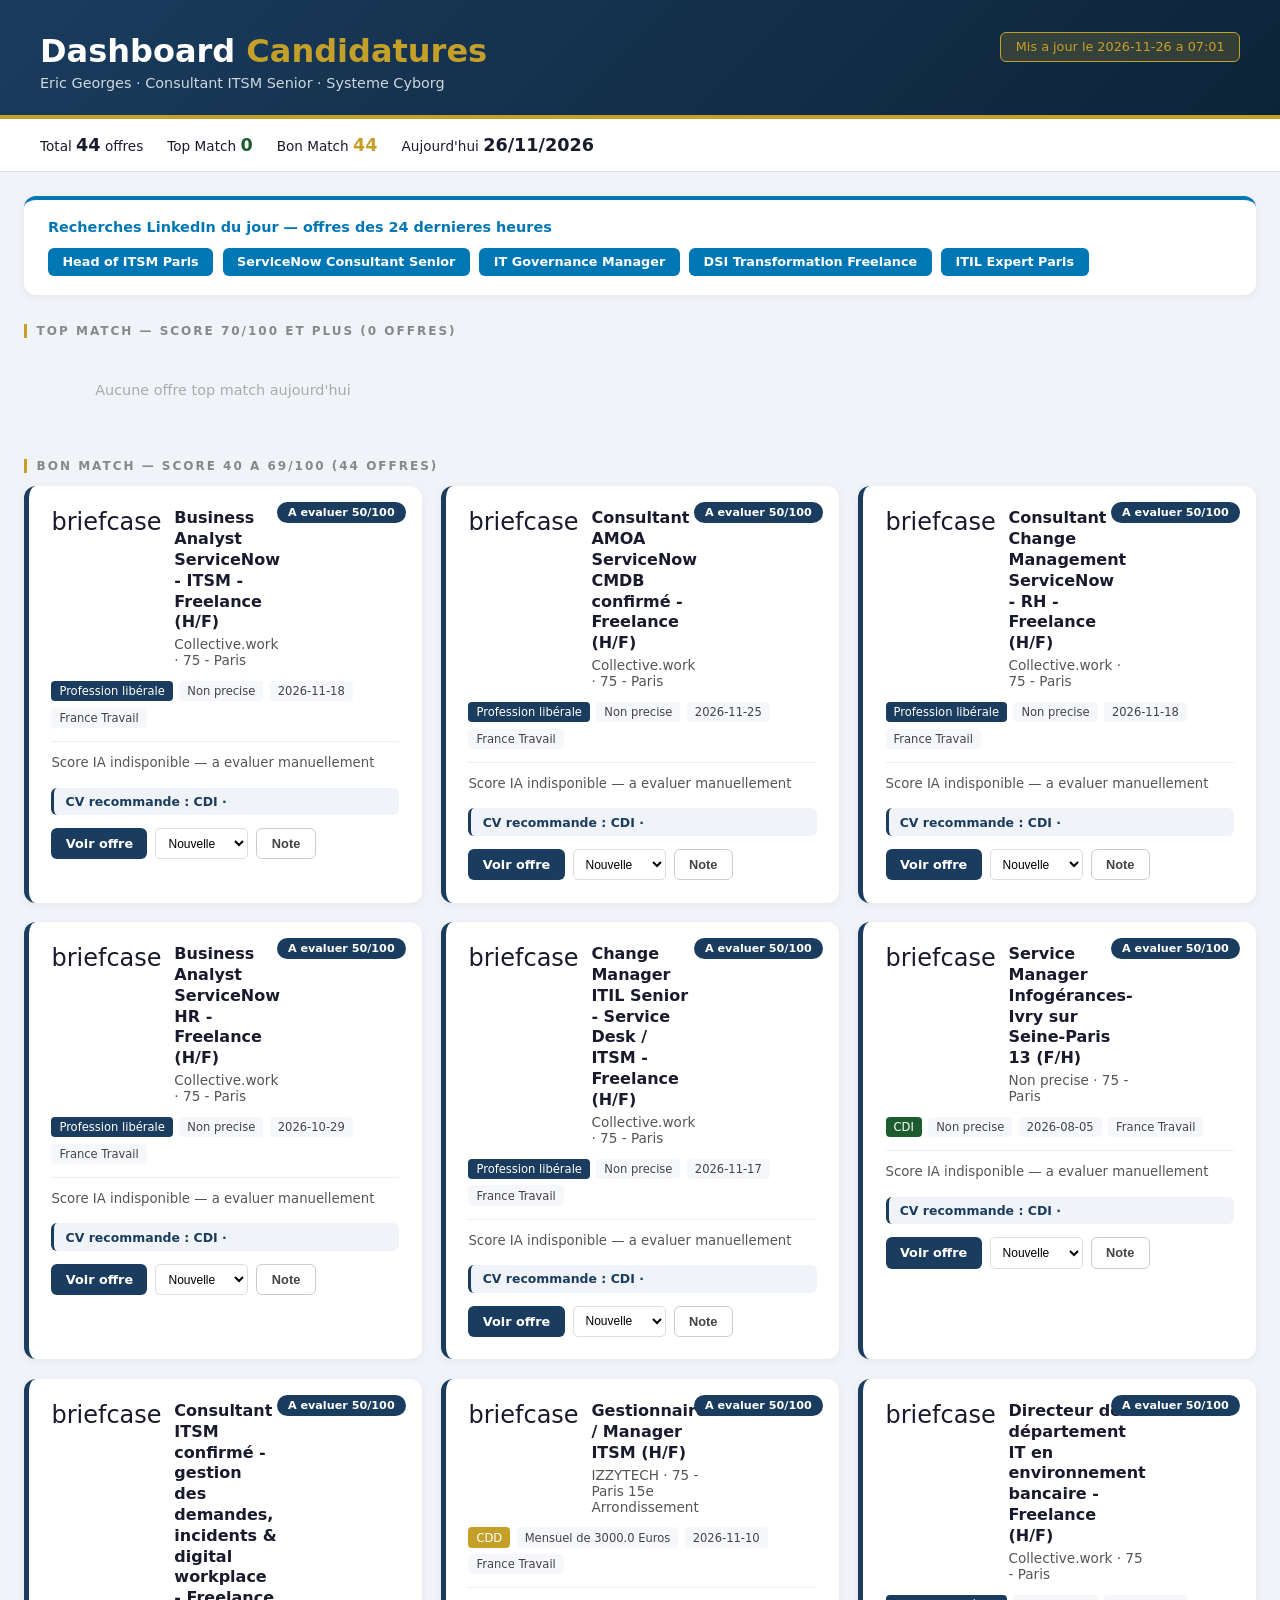
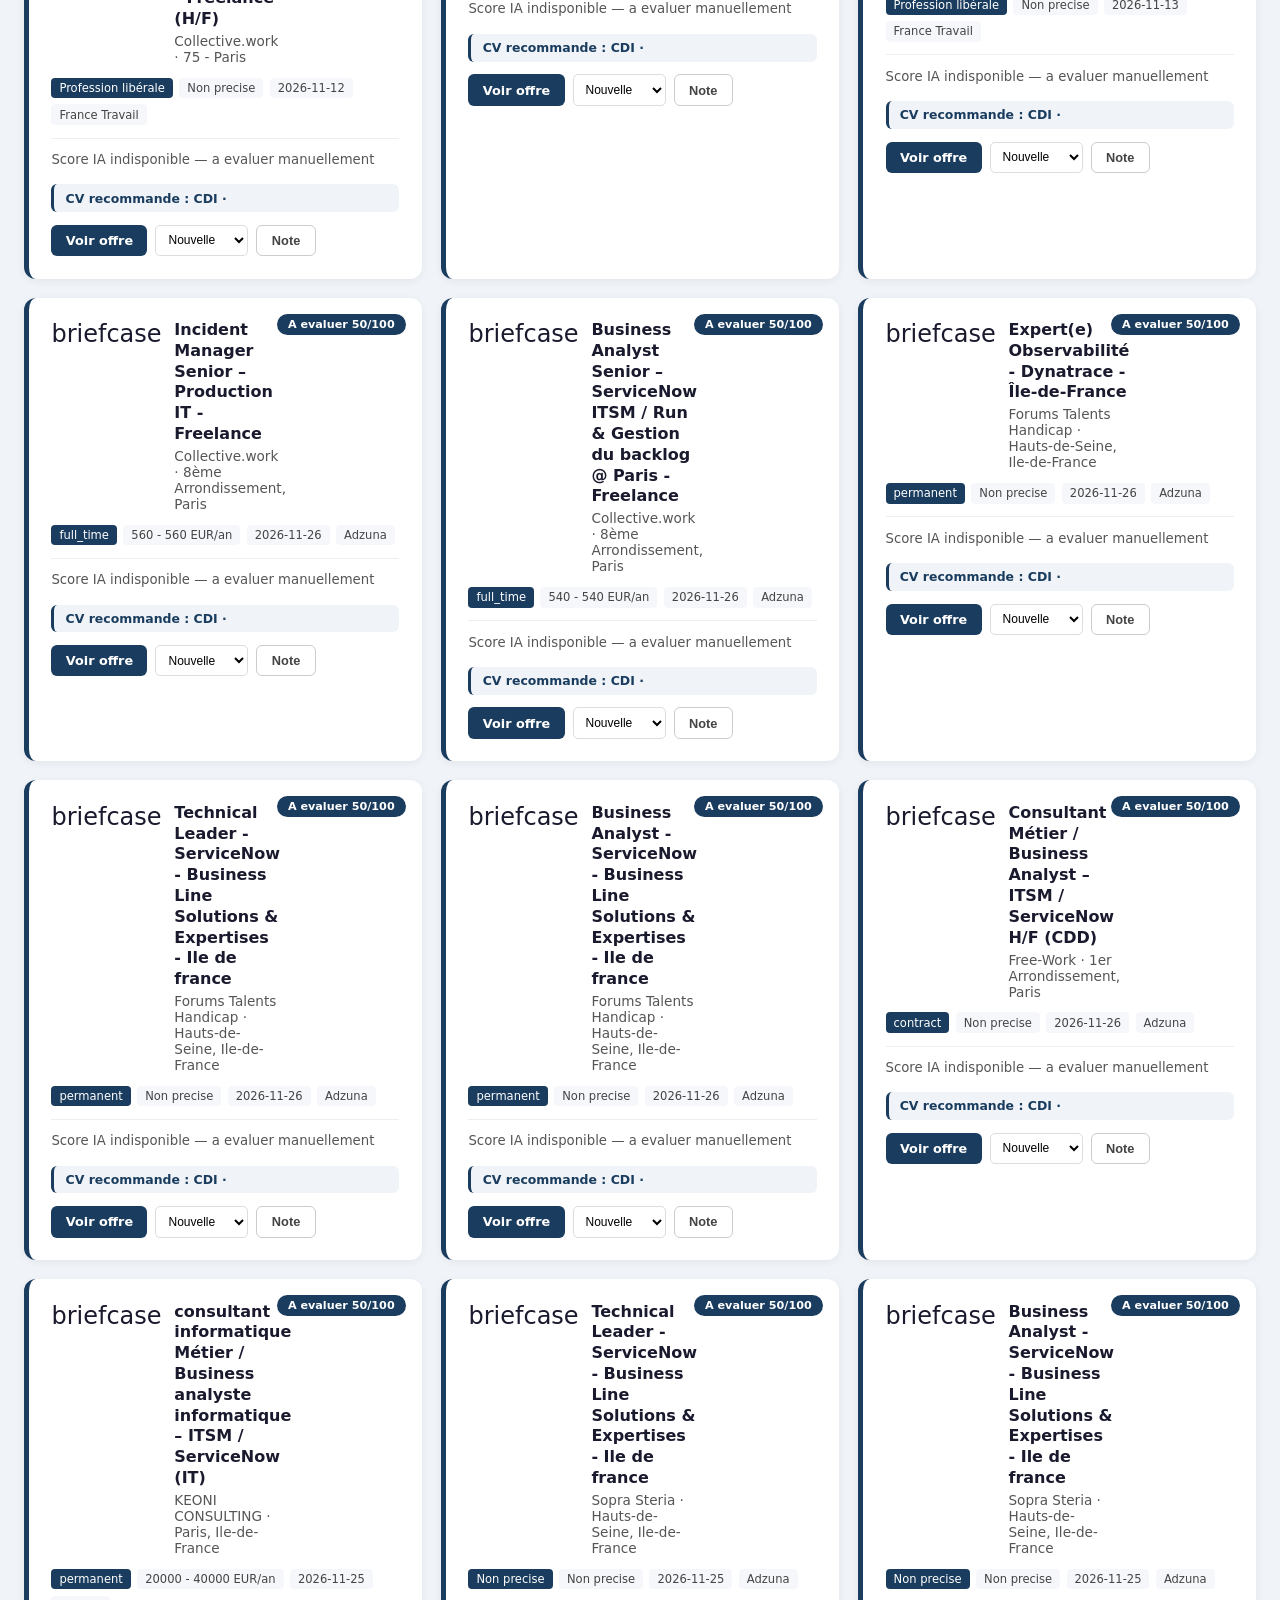
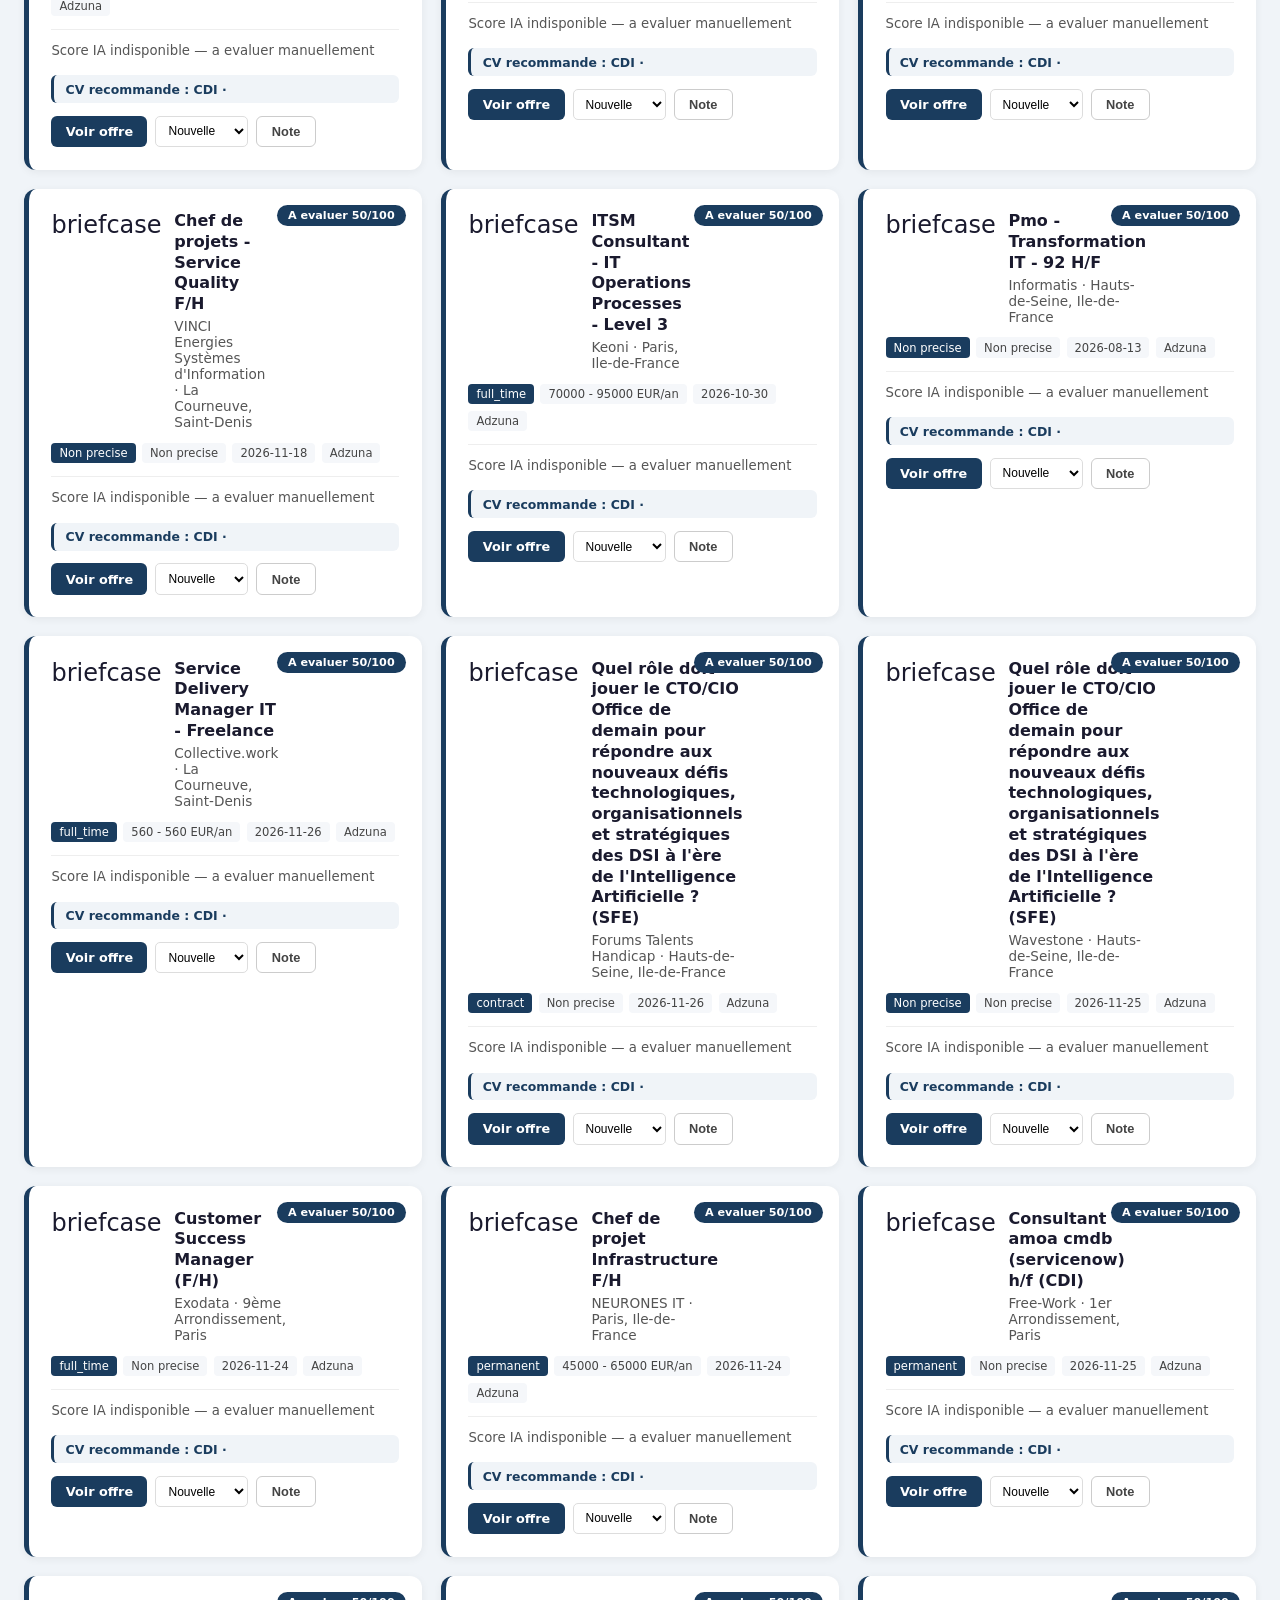
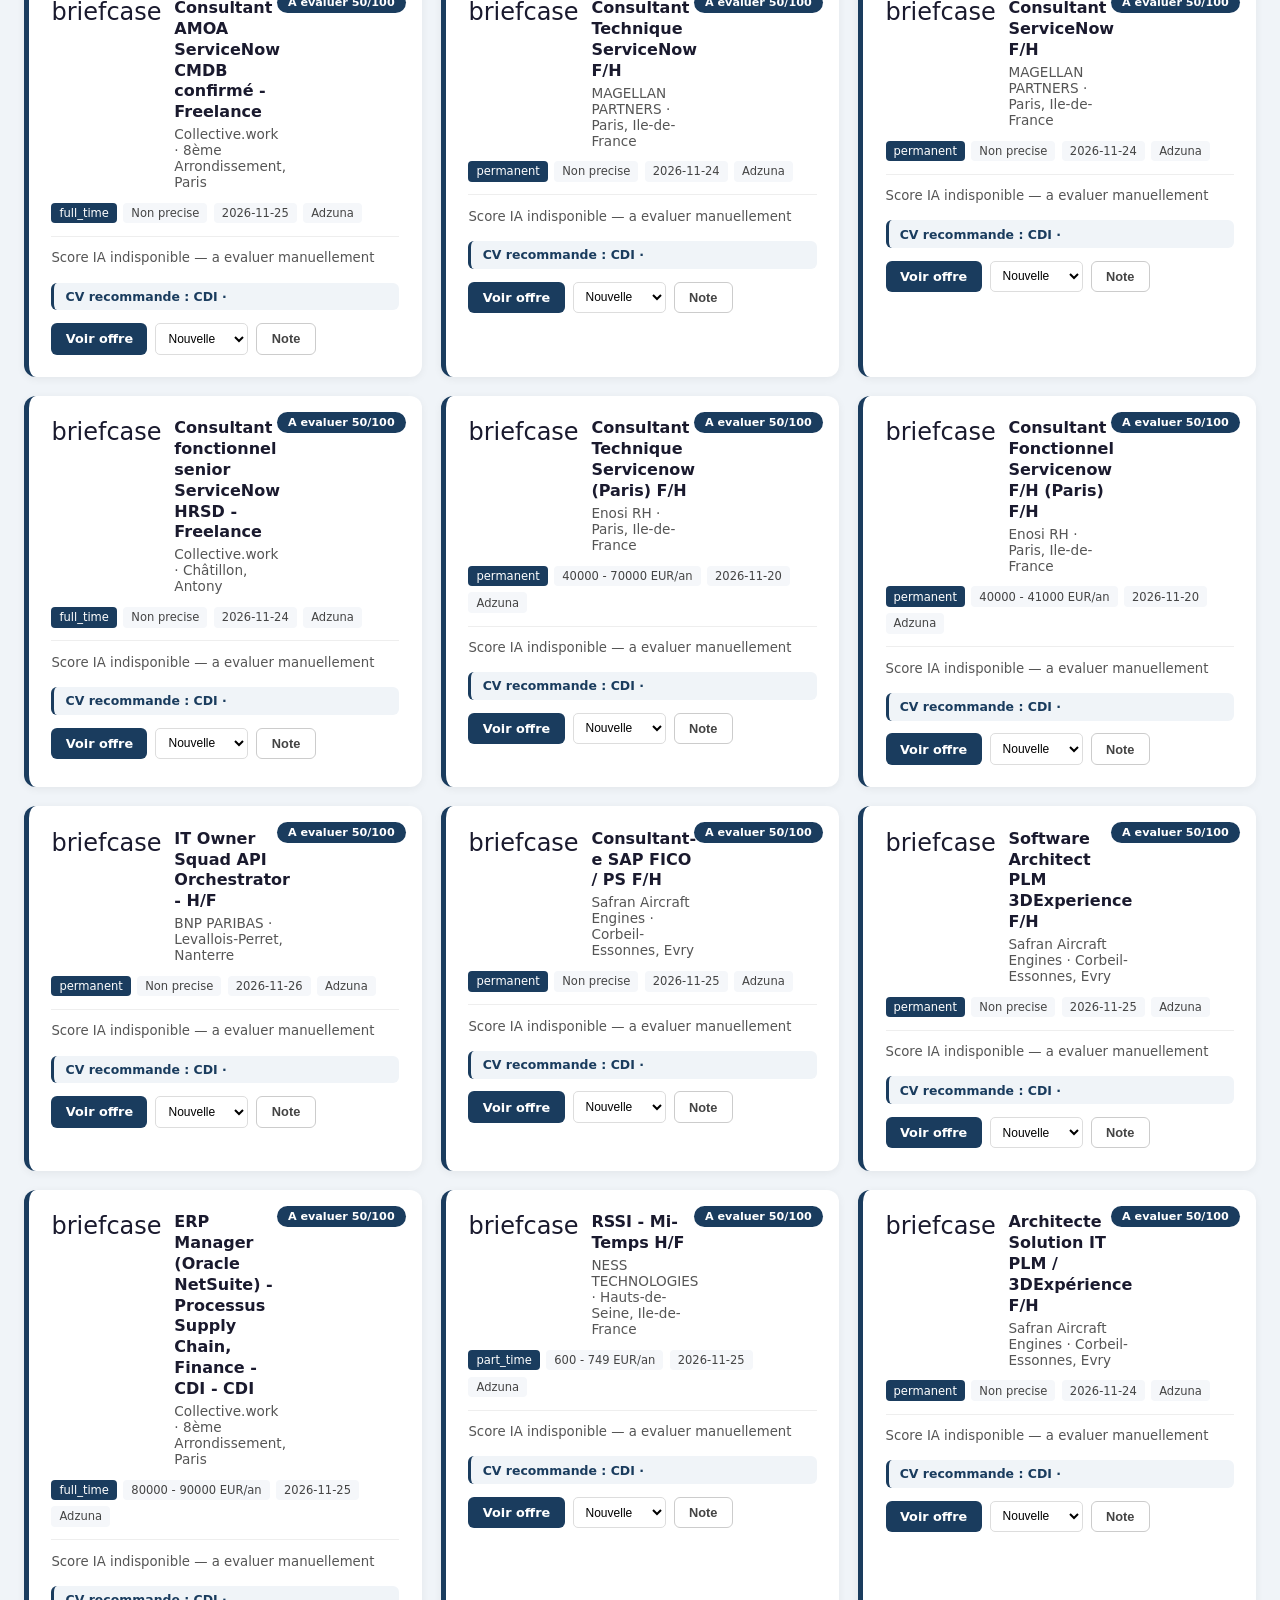
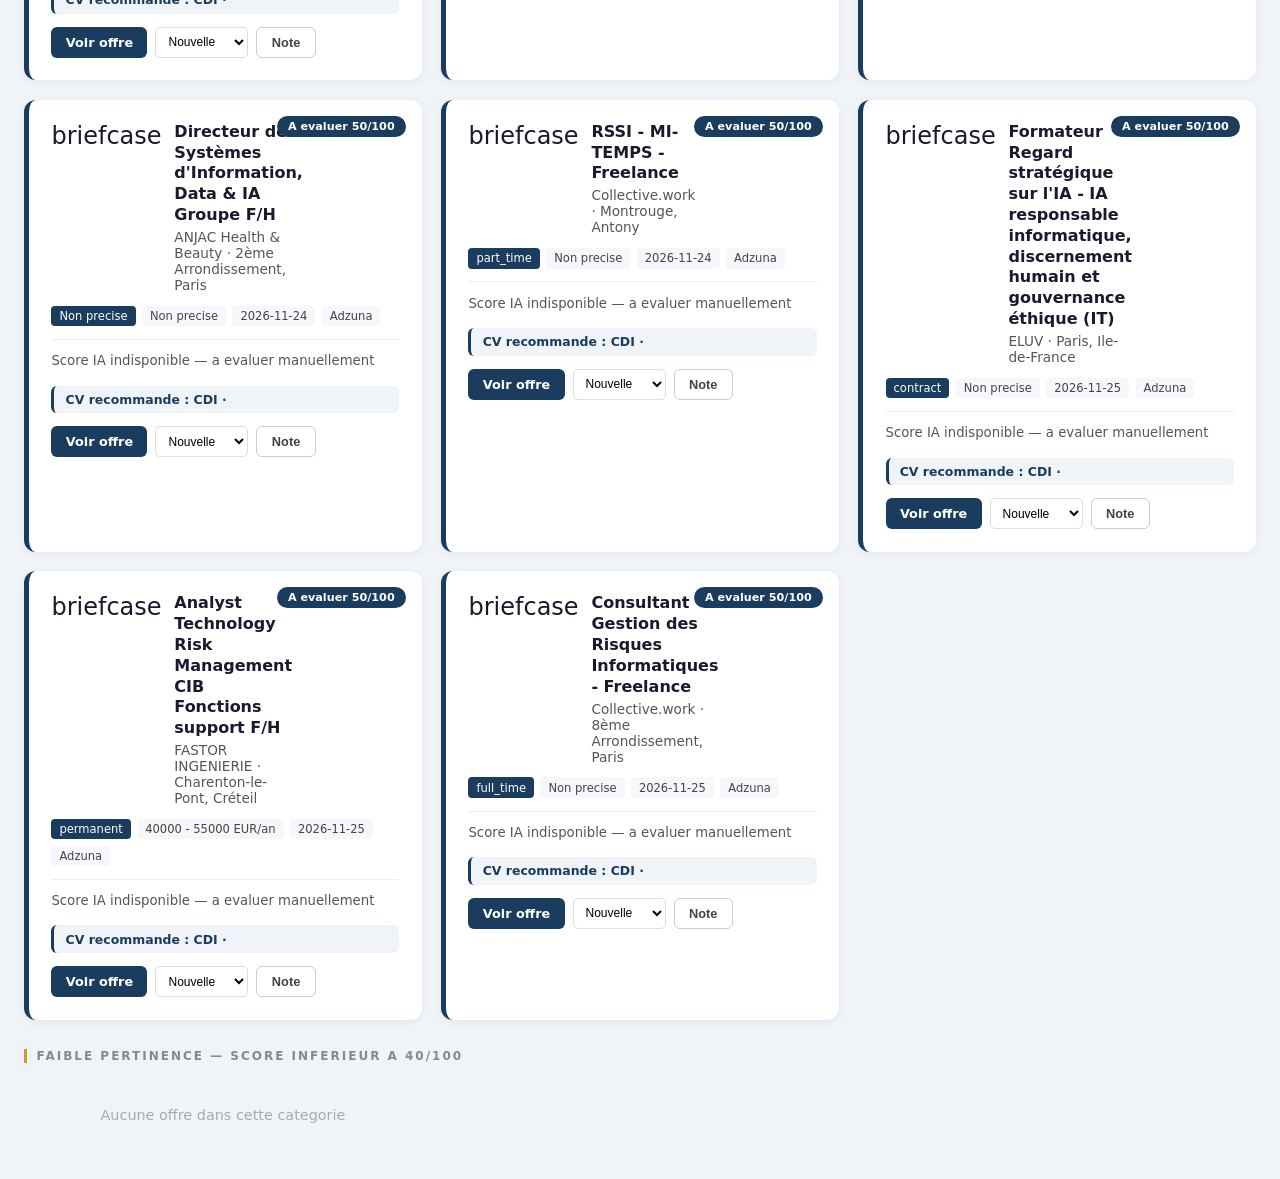
==== commit f36cc479: "deploy: be750c2e9a7139e9fb1fdb0adfd8ae7b43a29e42" ====
--- a/index.html
+++ b/index.html
@@ -47,12 +47,12 @@
 </style>
 </head>
 <body>
-<div class="header"><div class="header-top"><div><h1>Dashboard <span>Candidatures</span></h1><div class="header-sub">Eric Georges · Consultant ITSM Senior · Systeme Cyborg</div></div><div class="date-badge">Mis a jour le 2026-11-25 a 16:35</div></div></div>
-<div class="stats"><div class="stat">Total <strong>50</strong> offres</div><div class="stat">Top Match <strong style="color:#1D5C2E">0</strong></div><div class="stat">Bon Match <strong style="color:#C5A028">50</strong></div><div class="stat">Aujourd'hui <strong>25/11/2026</strong></div></div>
+<div class="header"><div class="header-top"><div><h1>Dashboard <span>Candidatures</span></h1><div class="header-sub">Eric Georges · Consultant ITSM Senior · Systeme Cyborg</div></div><div class="date-badge">Mis a jour le 2026-11-26 a 07:01</div></div></div>
+<div class="stats"><div class="stat">Total <strong>44</strong> offres</div><div class="stat">Top Match <strong style="color:#1D5C2E">0</strong></div><div class="stat">Bon Match <strong style="color:#C5A028">44</strong></div><div class="stat">Aujourd'hui <strong>26/11/2026</strong></div></div>
 <main>
 <div class="linkedin-section"><h3>Recherches LinkedIn du jour — offres des 24 dernieres heures</h3><div class="linkedin-links"><a class="linkedin-link" href="https://www.linkedin.com/jobs/search/?keywords=head+of+ITSM+paris&location=Paris&f_TPR=r86400" target="_blank">Head of ITSM Paris</a><a class="linkedin-link" href="https://www.linkedin.com/jobs/search/?keywords=servicenow+consultant+senior+paris&location=Paris&f_TPR=r86400" target="_blank">ServiceNow Consultant Senior</a><a class="linkedin-link" href="https://www.linkedin.com/jobs/search/?keywords=IT+governance+manager+paris&location=Paris&f_TPR=r86400" target="_blank">IT Governance Manager</a><a class="linkedin-link" href="https://www.linkedin.com/jobs/search/?keywords=DSI+transformation+freelance+paris&location=Paris&f_TPR=r86400" target="_blank">DSI Transformation Freelance</a><a class="linkedin-link" href="https://www.linkedin.com/jobs/search/?keywords=ITIL+expert+paris&location=Paris&f_TPR=r86400" target="_blank">ITIL Expert Paris</a></div></div>
 <div class="section-label">Top Match — Score 70/100 et plus (0 offres)</div><div class="grid"><div class="empty">Aucune offre top match aujourd'hui</div></div>
-<div class="section-label">Bon Match — Score 40 a 69/100 (50 offres)</div><div class="grid"><div class="card" style="border-left-color:#1A3C5E"><div class="score-badge" style="background:#1A3C5E">A evaluer 50/100</div><div class="card-header"><div class="card-icon">briefcase</div><div><div class="card-title">Business Analyst ServiceNow - ITSM - Freelance (H/F)</div><div class="card-company">Collective.work · 75 - Paris</div></div></div><div class="card-meta"><span class="tag" style="background:#1A3C5E;color:white">Profession libérale</span><span class="tag">Non precise</span><span class="tag">2026-11-18</span><span class="tag">France Travail</span></div><div class="card-body">Score IA indisponible — a evaluer manuellement</div><div class="card-cv" style="border-left:3px solid #1A3C5E">CV recommande : CDI · </div><div class="card-actions"><a class="btn btn-primary" href="https://candidat.francetravail.fr/offres/recherche/detail/8951730" target="_blank">Voir offre</a><select class="status-select" onchange="updateStatus('8951730', this.value)"><option value="new">Nouvelle</option><option value="active">A postuler</option><option value="applied">Envoyee</option><option value="network">Reseau</option><option value="rejected">Refusee</option></select><button class="btn btn-outline" onclick="toggleNote('8951730')">Note</button></div><textarea class="notes-area" id="notes8951730" onchange="saveNote('8951730', this.value)" placeholder="Vos notes..."></textarea></div><div class="card" style="border-left-color:#1A3C5E"><div class="score-badge" style="background:#1A3C5E">A evaluer 50/100</div><div class="card-header"><div class="card-icon">briefcase</div><div><div class="card-title">Consultant AMOA ServiceNow CMDB confirmé - Freelance (H/F)</div><div class="card-company">Collective.work · 75 - Paris</div></div></div><div class="card-meta"><span class="tag" style="background:#1A3C5E;color:white">Profession libérale</span><span class="tag">Non precise</span><span class="tag">2026-11-25</span><span class="tag">France Travail</span></div><div class="card-body">Score IA indisponible — a evaluer manuellement</div><div class="card-cv" style="border-left:3px solid #1A3C5E">CV recommande : CDI · </div><div class="card-actions"><a class="btn btn-primary" href="https://candidat.francetravail.fr/offres/recherche/detail/9176006" target="_blank">Voir offre</a><select class="status-select" onchange="updateStatus('9176006', this.value)"><option value="new">Nouvelle</option><option value="active">A postuler</option><option value="applied">Envoyee</option><option value="network">Reseau</option><option value="rejected">Refusee</option></select><button class="btn btn-outline" onclick="toggleNote('9176006')">Note</button></div><textarea class="notes-area" id="notes9176006" onchange="saveNote('9176006', this.value)" placeholder="Vos notes..."></textarea></div><div class="card" style="border-left-color:#1A3C5E"><div class="score-badge" style="background:#1A3C5E">A evaluer 50/100</div><div class="card-header"><div class="card-icon">briefcase</div><div><div class="card-title">Consultant Change Management ServiceNow - RH - Freelance (H/F)</div><div class="card-company">Collective.work · 75 - Paris</div></div></div><div class="card-meta"><span class="tag" style="background:#1A3C5E;color:white">Profession libérale</span><span class="tag">Non precise</span><span class="tag">2026-11-18</span><span class="tag">France Travail</span></div><div class="card-body">Score IA indisponible — a evaluer manuellement</div><div class="card-cv" style="border-left:3px solid #1A3C5E">CV recommande : CDI · </div><div class="card-actions"><a class="btn btn-primary" href="https://candidat.francetravail.fr/offres/recherche/detail/8951560" target="_blank">Voir offre</a><select class="status-select" onchange="updateStatus('8951560', this.value)"><option value="new">Nouvelle</option><option value="active">A postuler</option><option value="applied">Envoyee</option><option value="network">Reseau</option><option value="rejected">Refusee</option></select><button class="btn btn-outline" onclick="toggleNote('8951560')">Note</button></div><textarea class="notes-area" id="notes8951560" onchange="saveNote('8951560', this.value)" placeholder="Vos notes..."></textarea></div><div class="card" style="border-left-color:#1A3C5E"><div class="score-badge" style="background:#1A3C5E">A evaluer 50/100</div><div class="card-header"><div class="card-icon">briefcase</div><div><div class="card-title">Business Analyst ServiceNow HR - Freelance (H/F)</div><div class="card-company">Collective.work · 75 - Paris</div></div></div><div class="card-meta"><span class="tag" style="background:#1A3C5E;color:white">Profession libérale</span><span class="tag">Non precise</span><span class="tag">2026-10-29</span><span class="tag">France Travail</span></div><div class="card-body">Score IA indisponible — a evaluer manuellement</div><div class="card-cv" style="border-left:3px solid #1A3C5E">CV recommande : CDI · </div><div class="card-actions"><a class="btn btn-primary" href="https://candidat.francetravail.fr/offres/recherche/detail/8394681" target="_blank">Voir offre</a><select class="status-select" onchange="updateStatus('8394681', this.value)"><option value="new">Nouvelle</option><option value="active">A postuler</option><option value="applied">Envoyee</option><option value="network">Reseau</option><option value="rejected">Refusee</option></select><button class="btn btn-outline" onclick="toggleNote('8394681')">Note</button></div><textarea class="notes-area" id="notes8394681" onchange="saveNote('8394681', this.value)" placeholder="Vos notes..."></textarea></div><div class="card" style="border-left-color:#1A3C5E"><div class="score-badge" style="background:#1A3C5E">A evaluer 50/100</div><div class="card-header"><div class="card-icon">briefcase</div><div><div class="card-title">Change Manager ITIL Senior - Service Desk / ITSM - Freelance (H/F)</div><div class="card-company">Collective.work · 75 - Paris</div></div></div><div class="card-meta"><span class="tag" style="background:#1A3C5E;color:white">Profession libérale</span><span class="tag">Non precise</span><span class="tag">2026-11-17</span><span class="tag">France Travail</span></div><div class="card-body">Score IA indisponible — a evaluer manuellement</div><div class="card-cv" style="border-left:3px solid #1A3C5E">CV recommande : CDI · </div><div class="card-actions"><a class="btn btn-primary" href="https://candidat.francetravail.fr/offres/recherche/detail/8915889" target="_blank">Voir offre</a><select class="status-select" onchange="updateStatus('8915889', this.value)"><option value="new">Nouvelle</option><option value="active">A postuler</option><option value="applied">Envoyee</option><option value="network">Reseau</option><option value="rejected">Refusee</option></select><button class="btn btn-outline" onclick="toggleNote('8915889')">Note</button></div><textarea class="notes-area" id="notes8915889" onchange="saveNote('8915889', this.value)" placeholder="Vos notes..."></textarea></div><div class="card" style="border-left-color:#1A3C5E"><div class="score-badge" style="background:#1A3C5E">A evaluer 50/100</div><div class="card-header"><div class="card-icon">briefcase</div><div><div class="card-title">Service Manager Infogérances-Ivry sur Seine-Paris 13 (F/H)</div><div class="card-company">Non precise · 75 - Paris</div></div></div><div class="card-meta"><span class="tag" style="background:#1D5C2E;color:white">CDI</span><span class="tag">Non precise</span><span class="tag">2026-08-05</span><span class="tag">France Travail</span></div><div class="card-body">Score IA indisponible — a evaluer manuellement</div><div class="card-cv" style="border-left:3px solid #1A3C5E">CV recommande : CDI · </div><div class="card-actions"><a class="btn btn-primary" href="https://candidat.francetravail.fr/offres/recherche/detail/5704049" target="_blank">Voir offre</a><select class="status-select" onchange="updateStatus('5704049', this.value)"><option value="new">Nouvelle</option><option value="active">A postuler</option><option value="applied">Envoyee</option><option value="network">Reseau</option><option value="rejected">Refusee</option></select><button class="btn btn-outline" onclick="toggleNote('5704049')">Note</button></div><textarea class="notes-area" id="notes5704049" onchange="saveNote('5704049', this.value)" placeholder="Vos notes..."></textarea></div><div class="card" style="border-left-color:#1A3C5E"><div class="score-badge" style="background:#1A3C5E">A evaluer 50/100</div><div class="card-header"><div class="card-icon">briefcase</div><div><div class="card-title">Consultant ITSM confirmé - gestion des demandes, incidents & digital workplace - Freelance (H/F)</div><div class="card-company">Collective.work · 75 - Paris</div></div></div><div class="card-meta"><span class="tag" style="background:#1A3C5E;color:white">Profession libérale</span><span class="tag">Non precise</span><span class="tag">2026-11-12</span><span class="tag">France Travail</span></div><div class="card-body">Score IA indisponible — a evaluer manuellement</div><div class="card-cv" style="border-left:3px solid #1A3C5E">CV recommande : CDI · </div><div class="card-actions"><a class="btn btn-primary" href="https://candidat.francetravail.fr/offres/recherche/detail/8762454" target="_blank">Voir offre</a><select class="status-select" onchange="updateStatus('8762454', this.value)"><option value="new">Nouvelle</option><option value="active">A postuler</option><option value="applied">Envoyee</option><option value="network">Reseau</option><option value="rejected">Refusee</option></select><button class="btn btn-outline" onclick="toggleNote('8762454')">Note</button></div><textarea class="notes-area" id="notes8762454" onchange="saveNote('8762454', this.value)" placeholder="Vos notes..."></textarea></div><div class="card" style="border-left-color:#1A3C5E"><div class="score-badge" style="background:#1A3C5E">A evaluer 50/100</div><div class="card-header"><div class="card-icon">briefcase</div><div><div class="card-title">Gestionnaire / Manager ITSM (H/F)</div><div class="card-company">IZZYTECH · 75 - Paris 15e Arrondissement</div></div></div><div class="card-meta"><span class="tag" style="background:#C5A028;color:white">CDD</span><span class="tag">Mensuel de 3000.0 Euros</span><span class="tag">2026-11-10</span><span class="tag">France Travail</span></div><div class="card-body">Score IA indisponible — a evaluer manuellement</div><div class="card-cv" style="border-left:3px solid #1A3C5E">CV recommande : CDI · </div><div class="card-actions"><a class="btn btn-primary" href="https://candidat.francetravail.fr/offres/recherche/detail/216GRDV" target="_blank">Voir offre</a><select class="status-select" onchange="updateStatus('216GRDV', this.value)"><option value="new">Nouvelle</option><option value="active">A postuler</option><option value="applied">Envoyee</option><option value="network">Reseau</option><option value="rejected">Refusee</option></select><button class="btn btn-outline" onclick="toggleNote('216GRDV')">Note</button></div><textarea class="notes-area" id="notes216GRDV" onchange="saveNote('216GRDV', this.value)" placeholder="Vos notes..."></textarea></div><div class="card" style="border-left-color:#1A3C5E"><div class="score-badge" style="background:#1A3C5E">A evaluer 50/100</div><div class="card-header"><div class="card-icon">briefcase</div><div><div class="card-title">Directeur de département IT en environnement bancaire - Freelance (H/F)</div><div class="card-company">Collective.work · 75 - Paris</div></div></div><div class="card-meta"><span class="tag" style="background:#1A3C5E;color:white">Profession libérale</span><span class="tag">Non precise</span><span class="tag">2026-11-13</span><span class="tag">France Travail</span></div><div class="card-body">Score IA indisponible — a evaluer manuellement</div><div class="card-cv" style="border-left:3px solid #1A3C5E">CV recommande : CDI · </div><div class="card-actions"><a class="btn btn-primary" href="https://candidat.francetravail.fr/offres/recherche/detail/8797809" target="_blank">Voir offre</a><select class="status-select" onchange="updateStatus('8797809', this.value)"><option value="new">Nouvelle</option><option value="active">A postuler</option><option value="applied">Envoyee</option><option value="network">Reseau</option><option value="rejected">Refusee</option></select><button class="btn btn-outline" onclick="toggleNote('8797809')">Note</button></div><textarea class="notes-area" id="notes8797809" onchange="saveNote('8797809', this.value)" placeholder="Vos notes..."></textarea></div><div class="card" style="border-left-color:#1A3C5E"><div class="score-badge" style="background:#1A3C5E">A evaluer 50/100</div><div class="card-header"><div class="card-icon">briefcase</div><div><div class="card-title">Technical Leader - ServiceNow - Business Line Solutions & Expertises - Ile de france</div><div class="card-company">Sopra Steria · Hauts-de-Seine, Ile-de-France</div></div></div><div class="card-meta"><span class="tag" style="background:#1A3C5E;color:white">Non precise</span><span class="tag">Non precise</span><span class="tag">2026-11-25</span><span class="tag">Adzuna</span></div><div class="card-body">Score IA indisponible — a evaluer manuellement</div><div class="card-cv" style="border-left:3px solid #1A3C5E">CV recommande : CDI · </div><div class="card-actions"><a class="btn btn-primary" href="https://www.adzuna.fr/details/5978347955?utm_medium=api&utm_source=99a97ab7" target="_blank">Voir offre</a><select class="status-select" onchange="updateStatus('adzuna_5978347955', this.value)"><option value="new">Nouvelle</option><option value="active">A postuler</option><option value="applied">Envoyee</option><option value="network">Reseau</option><option value="rejected">Refusee</option></select><button class="btn btn-outline" onclick="toggleNote('adzuna_5978347955')">Note</button></div><textarea class="notes-area" id="notesadzuna_5978347955" onchange="saveNote('adzuna_5978347955', this.value)" placeholder="Vos notes..."></textarea></div><div class="card" style="border-left-color:#1A3C5E"><div class="score-badge" style="background:#1A3C5E">A evaluer 50/100</div><div class="card-header"><div class="card-icon">briefcase</div><div><div class="card-title">Business Analyst - ServiceNow - Business Line Solutions & Expertises - Ile de france</div><div class="card-company">Sopra Steria · Hauts-de-Seine, Ile-de-France</div></div></div><div class="card-meta"><span class="tag" style="background:#1A3C5E;color:white">Non precise</span><span class="tag">Non precise</span><span class="tag">2026-11-25</span><span class="tag">Adzuna</span></div><div class="card-body">Score IA indisponible — a evaluer manuellement</div><div class="card-cv" style="border-left:3px solid #1A3C5E">CV recommande : CDI · </div><div class="card-actions"><a class="btn btn-primary" href="https://www.adzuna.fr/details/5978347867?utm_medium=api&utm_source=99a97ab7" target="_blank">Voir offre</a><select class="status-select" onchange="updateStatus('adzuna_5978347867', this.value)"><option value="new">Nouvelle</option><option value="active">A postuler</option><option value="applied">Envoyee</option><option value="network">Reseau</option><option value="rejected">Refusee</option></select><button class="btn btn-outline" onclick="toggleNote('adzuna_5978347867')">Note</button></div><textarea class="notes-area" id="notesadzuna_5978347867" onchange="saveNote('adzuna_5978347867', this.value)" placeholder="Vos notes..."></textarea></div><div class="card" style="border-left-color:#1A3C5E"><div class="score-badge" style="background:#1A3C5E">A evaluer 50/100</div><div class="card-header"><div class="card-icon">briefcase</div><div><div class="card-title">Release & Delivery Manager – Jumeau numérique du SI - Freelance</div><div class="card-company">Collective.work · Montreuil, Bobigny</div></div></div><div class="card-meta"><span class="tag" style="background:#1A3C5E;color:white">full_time</span><span class="tag">500 - 500 EUR/an</span><span class="tag">2026-11-25</span><span class="tag">Adzuna</span></div><div class="card-body">Score IA indisponible — a evaluer manuellement</div><div class="card-cv" style="border-left:3px solid #1A3C5E">CV recommande : CDI · </div><div class="card-actions"><a class="btn btn-primary" href="https://www.adzuna.fr/details/5977819134?utm_medium=api&utm_source=99a97ab7" target="_blank">Voir offre</a><select class="status-select" onchange="updateStatus('adzuna_5977819134', this.value)"><option value="new">Nouvelle</option><option value="active">A postuler</option><option value="applied">Envoyee</option><option value="network">Reseau</option><option value="rejected">Refusee</option></select><button class="btn btn-outline" onclick="toggleNote('adzuna_5977819134')">Note</button></div><textarea class="notes-area" id="notesadzuna_5977819134" onchange="saveNote('adzuna_5977819134', this.value)" placeholder="Vos notes..."></textarea></div><div class="card" style="border-left-color:#1A3C5E"><div class="score-badge" style="background:#1A3C5E">A evaluer 50/100</div><div class="card-header"><div class="card-icon">briefcase</div><div><div class="card-title">Consultant AMOA ServiceNow CMDB confirmé - Freelance</div><div class="card-company">Collective.work · 8ème Arrondissement, Paris</div></div></div><div class="card-meta"><span class="tag" style="background:#1A3C5E;color:white">full_time</span><span class="tag">Non precise</span><span class="tag">2026-11-25</span><span class="tag">Adzuna</span></div><div class="card-body">Score IA indisponible — a evaluer manuellement</div><div class="card-cv" style="border-left:3px solid #1A3C5E">CV recommande : CDI · </div><div class="card-actions"><a class="btn btn-primary" href="https://www.adzuna.fr/details/5977818866?utm_medium=api&utm_source=99a97ab7" target="_blank">Voir offre</a><select class="status-select" onchange="updateStatus('adzuna_5977818866', this.value)"><option value="new">Nouvelle</option><option value="active">A postuler</option><option value="applied">Envoyee</option><option value="network">Reseau</option><option value="rejected">Refusee</option></select><button class="btn btn-outline" onclick="toggleNote('adzuna_5977818866')">Note</button></div><textarea class="notes-area" id="notesadzuna_5977818866" onchange="saveNote('adzuna_5977818866', this.value)" placeholder="Vos notes..."></textarea></div><div class="card" style="border-left-color:#1A3C5E"><div class="score-badge" style="background:#1A3C5E">A evaluer 50/100</div><div class="card-header"><div class="card-icon">briefcase</div><div><div class="card-title">Technical Account Manager</div><div class="card-company">TeamViewer Germany GmbH · 12ème Arrondissement, Paris</div></div></div><div class="card-meta"><span class="tag" style="background:#1A3C5E;color:white">Non precise</span><span class="tag">Non precise</span><span class="tag">2026-11-25</span><span class="tag">Adzuna</span></div><div class="card-body">Score IA indisponible — a evaluer manuellement</div><div class="card-cv" style="border-left:3px solid #1A3C5E">CV recommande : CDI · </div><div class="card-actions"><a class="btn btn-primary" href="https://www.adzuna.fr/details/5977688021?utm_medium=api&utm_source=99a97ab7" target="_blank">Voir offre</a><select class="status-select" onchange="updateStatus('adzuna_5977688021', this.value)"><option value="new">Nouvelle</option><option value="active">A postuler</option><option value="applied">Envoyee</option><option value="network">Reseau</option><option value="rejected">Refusee</option></select><button class="btn btn-outline" onclick="toggleNote('adzuna_5977688021')">Note</button></div><textarea class="notes-area" id="notesadzuna_5977688021" onchange="saveNote('adzuna_5977688021', this.value)" placeholder="Vos notes..."></textarea></div><div class="card" style="border-left-color:#1A3C5E"><div class="score-badge" style="background:#1A3C5E">A evaluer 50/100</div><div class="card-header"><div class="card-icon">briefcase</div><div><div class="card-title">Un Consultant fonctionnel Infor M3 Senior sur Paris H/F (CDI)</div><div class="card-company">Free-Work · 1er Arrondissement, Paris</div></div></div><div class="card-meta"><span class="tag" style="background:#1A3C5E;color:white">permanent</span><span class="tag">Non precise</span><span class="tag">2026-11-25</span><span class="tag">Adzuna</span></div><div class="card-body">Score IA indisponible — a evaluer manuellement</div><div class="card-cv" style="border-left:3px solid #1A3C5E">CV recommande : CDI · </div><div class="card-actions"><a class="btn btn-primary" href="https://www.adzuna.fr/details/5977596336?utm_medium=api&utm_source=99a97ab7" target="_blank">Voir offre</a><select class="status-select" onchange="updateStatus('adzuna_5977596336', this.value)"><option value="new">Nouvelle</option><option value="active">A postuler</option><option value="applied">Envoyee</option><option value="network">Reseau</option><option value="rejected">Refusee</option></select><button class="btn btn-outline" onclick="toggleNote('adzuna_5977596336')">Note</button></div><textarea class="notes-area" id="notesadzuna_5977596336" onchange="saveNote('adzuna_5977596336', this.value)" placeholder="Vos notes..."></textarea></div><div class="card" style="border-left-color:#1A3C5E"><div class="score-badge" style="background:#1A3C5E">A evaluer 50/100</div><div class="card-header"><div class="card-icon">briefcase</div><div><div class="card-title">Consultant Technique ServiceNow F/H</div><div class="card-company">MAGELLAN PARTNERS · Paris, Ile-de-France</div></div></div><div class="card-meta"><span class="tag" style="background:#1A3C5E;color:white">permanent</span><span class="tag">Non precise</span><span class="tag">2026-11-24</span><span class="tag">Adzuna</span></div><div class="card-body">Score IA indisponible — a evaluer manuellement</div><div class="card-cv" style="border-left:3px solid #1A3C5E">CV recommande : CDI · </div><div class="card-actions"><a class="btn btn-primary" href="https://www.adzuna.fr/details/5977151215?utm_medium=api&utm_source=99a97ab7" target="_blank">Voir offre</a><select class="status-select" onchange="updateStatus('adzuna_5977151215', this.value)"><option value="new">Nouvelle</option><option value="active">A postuler</option><option value="applied">Envoyee</option><option value="network">Reseau</option><option value="rejected">Refusee</option></select><button class="btn btn-outline" onclick="toggleNote('adzuna_5977151215')">Note</button></div><textarea class="notes-area" id="notesadzuna_5977151215" onchange="saveNote('adzuna_5977151215', this.value)" placeholder="Vos notes..."></textarea></div><div class="card" style="border-left-color:#1A3C5E"><div class="score-badge" style="background:#1A3C5E">A evaluer 50/100</div><div class="card-header"><div class="card-icon">briefcase</div><div><div class="card-title">Chef de projets - Service Quality F/H</div><div class="card-company">VINCI Energies Systèmes d'Information · La Courneuve, Saint-Denis</div></div></div><div class="card-meta"><span class="tag" style="background:#1A3C5E;color:white">Non precise</span><span class="tag">Non precise</span><span class="tag">2026-11-18</span><span class="tag">Adzuna</span></div><div class="card-body">Score IA indisponible — a evaluer manuellement</div><div class="card-cv" style="border-left:3px solid #1A3C5E">CV recommande : CDI · </div><div class="card-actions"><a class="btn btn-primary" href="https://www.adzuna.fr/details/5969944587?utm_medium=api&utm_source=99a97ab7" target="_blank">Voir offre</a><select class="status-select" onchange="updateStatus('adzuna_5969944587', this.value)"><option value="new">Nouvelle</option><option value="active">A postuler</option><option value="applied">Envoyee</option><option value="network">Reseau</option><option value="rejected">Refusee</option></select><button class="btn btn-outline" onclick="toggleNote('adzuna_5969944587')">Note</button></div><textarea class="notes-area" id="notesadzuna_5969944587" onchange="saveNote('adzuna_5969944587', this.value)" placeholder="Vos notes..."></textarea></div><div class="card" style="border-left-color:#1A3C5E"><div class="score-badge" style="background:#1A3C5E">A evaluer 50/100</div><div class="card-header"><div class="card-icon">briefcase</div><div><div class="card-title">Change Manager / Service Desk - H/F</div><div class="card-company">Groupe Ozitem · Puteaux, Nanterre</div></div></div><div class="card-meta"><span class="tag" style="background:#1A3C5E;color:white">contract</span><span class="tag">Non precise</span><span class="tag">2026-11-17</span><span class="tag">Adzuna</span></div><div class="card-body">Score IA indisponible — a evaluer manuellement</div><div class="card-cv" style="border-left:3px solid #1A3C5E">CV recommande : CDI · </div><div class="card-actions"><a class="btn btn-primary" href="https://www.adzuna.fr/details/5969238253?utm_medium=api&utm_source=99a97ab7" target="_blank">Voir offre</a><select class="status-select" onchange="updateStatus('adzuna_5969238253', this.value)"><option value="new">Nouvelle</option><option value="active">A postuler</option><option value="applied">Envoyee</option><option value="network">Reseau</option><option value="rejected">Refusee</option></select><button class="btn btn-outline" onclick="toggleNote('adzuna_5969238253')">Note</button></div><textarea class="notes-area" id="notesadzuna_5969238253" onchange="saveNote('adzuna_5969238253', this.value)" placeholder="Vos notes..."></textarea></div><div class="card" style="border-left-color:#1A3C5E"><div class="score-badge" style="background:#1A3C5E">A evaluer 50/100</div><div class="card-header"><div class="card-icon">briefcase</div><div><div class="card-title">Auditeur IT H/F</div><div class="card-company">Fab Group · Levallois-Perret, Nanterre</div></div></div><div class="card-meta"><span class="tag" style="background:#1A3C5E;color:white">full_time</span><span class="tag">55000 - 82000 EUR/an</span><span class="tag">2026-11-10</span><span class="tag">Adzuna</span></div><div class="card-body">Score IA indisponible — a evaluer manuellement</div><div class="card-cv" style="border-left:3px solid #1A3C5E">CV recommande : CDI · </div><div class="card-actions"><a class="btn btn-primary" href="https://www.adzuna.fr/details/5960431758?utm_medium=api&utm_source=99a97ab7" target="_blank">Voir offre</a><select class="status-select" onchange="updateStatus('adzuna_5960431758', this.value)"><option value="new">Nouvelle</option><option value="active">A postuler</option><option value="applied">Envoyee</option><option value="network">Reseau</option><option value="rejected">Refusee</option></select><button class="btn btn-outline" onclick="toggleNote('adzuna_5960431758')">Note</button></div><textarea class="notes-area" id="notesadzuna_5960431758" onchange="saveNote('adzuna_5960431758', this.value)" placeholder="Vos notes..."></textarea></div><div class="card" style="border-left-color:#1A3C5E"><div class="score-badge" style="background:#1A3C5E">A evaluer 50/100</div><div class="card-header"><div class="card-icon">briefcase</div><div><div class="card-title">Responsable CMDB</div><div class="card-company">STET · Courbevoie, Nanterre</div></div></div><div class="card-meta"><span class="tag" style="background:#1A3C5E;color:white">full_time</span><span class="tag">90000 - 120000 EUR/an</span><span class="tag">2026-11-06</span><span class="tag">Adzuna</span></div><div class="card-body">Score IA indisponible — a evaluer manuellement</div><div class="card-cv" style="border-left:3px solid #1A3C5E">CV recommande : CDI · </div><div class="card-actions"><a class="btn btn-primary" href="https://www.adzuna.fr/details/5955282453?utm_medium=api&utm_source=99a97ab7" target="_blank">Voir offre</a><select class="status-select" onchange="updateStatus('adzuna_5955282453', this.value)"><option value="new">Nouvelle</option><option value="active">A postuler</option><option value="applied">Envoyee</option><option value="network">Reseau</option><option value="rejected">Refusee</option></select><button class="btn btn-outline" onclick="toggleNote('adzuna_5955282453')">Note</button></div><textarea class="notes-area" id="notesadzuna_5955282453" onchange="saveNote('adzuna_5955282453', this.value)" placeholder="Vos notes..."></textarea></div><div class="card" style="border-left-color:#1A3C5E"><div class="score-badge" style="background:#1A3C5E">A evaluer 50/100</div><div class="card-header"><div class="card-icon">briefcase</div><div><div class="card-title">Customer Success Manager (F/H)</div><div class="card-company">Exodata · 9ème Arrondissement, Paris</div></div></div><div class="card-meta"><span class="tag" style="background:#1A3C5E;color:white">full_time</span><span class="tag">Non precise</span><span class="tag">2026-11-24</span><span class="tag">Adzuna</span></div><div class="card-body">Score IA indisponible — a evaluer manuellement</div><div class="card-cv" style="border-left:3px solid #1A3C5E">CV recommande : CDI · </div><div class="card-actions"><a class="btn btn-primary" href="https://www.adzuna.fr/details/5977319186?utm_medium=api&utm_source=99a97ab7" target="_blank">Voir offre</a><select class="status-select" onchange="updateStatus('adzuna_5977319186', this.value)"><option value="new">Nouvelle</option><option value="active">A postuler</option><option value="applied">Envoyee</option><option value="network">Reseau</option><option value="rejected">Refusee</option></select><button class="btn btn-outline" onclick="toggleNote('adzuna_5977319186')">Note</button></div><textarea class="notes-area" id="notesadzuna_5977319186" onchange="saveNote('adzuna_5977319186', this.value)" placeholder="Vos notes..."></textarea></div><div class="card" style="border-left-color:#1A3C5E"><div class="score-badge" style="background:#1A3C5E">A evaluer 50/100</div><div class="card-header"><div class="card-icon">briefcase</div><div><div class="card-title">Chef de projet Infrastructure F/H</div><div class="card-company">NEURONES IT · Paris, Ile-de-France</div></div></div><div class="card-meta"><span class="tag" style="background:#1A3C5E;color:white">permanent</span><span class="tag">45000 - 65000 EUR/an</span><span class="tag">2026-11-24</span><span class="tag">Adzuna</span></div><div class="card-body">Score IA indisponible — a evaluer manuellement</div><div class="card-cv" style="border-left:3px solid #1A3C5E">CV recommande : CDI · </div><div class="card-actions"><a class="btn btn-primary" href="https://www.adzuna.fr/details/5977149727?utm_medium=api&utm_source=99a97ab7" target="_blank">Voir offre</a><select class="status-select" onchange="updateStatus('adzuna_5977149727', this.value)"><option value="new">Nouvelle</option><option value="active">A postuler</option><option value="applied">Envoyee</option><option value="network">Reseau</option><option value="rejected">Refusee</option></select><button class="btn btn-outline" onclick="toggleNote('adzuna_5977149727')">Note</button></div><textarea class="notes-area" id="notesadzuna_5977149727" onchange="saveNote('adzuna_5977149727', this.value)" placeholder="Vos notes..."></textarea></div><div class="card" style="border-left-color:#1A3C5E"><div class="score-badge" style="background:#1A3C5E">A evaluer 50/100</div><div class="card-header"><div class="card-icon">briefcase</div><div><div class="card-title">Customer Success Manager F/H</div><div class="card-company">EXODATA · Paris, Ile-de-France</div></div></div><div class="card-meta"><span class="tag" style="background:#1A3C5E;color:white">permanent</span><span class="tag">40000 - 40000 EUR/an</span><span class="tag">2026-11-24</span><span class="tag">Adzuna</span></div><div class="card-body">Score IA indisponible — a evaluer manuellement</div><div class="card-cv" style="border-left:3px solid #1A3C5E">CV recommande : CDI · </div><div class="card-actions"><a class="btn btn-primary" href="https://www.adzuna.fr/details/5977149720?utm_medium=api&utm_source=99a97ab7" target="_blank">Voir offre</a><select class="status-select" onchange="updateStatus('adzuna_5977149720', this.value)"><option value="new">Nouvelle</option><option value="active">A postuler</option><option value="applied">Envoyee</option><option value="network">Reseau</option><option value="rejected">Refusee</option></select><button class="btn btn-outline" onclick="toggleNote('adzuna_5977149720')">Note</button></div><textarea class="notes-area" id="notesadzuna_5977149720" onchange="saveNote('adzuna_5977149720', this.value)" placeholder="Vos notes..."></textarea></div><div class="card" style="border-left-color:#1A3C5E"><div class="score-badge" style="background:#1A3C5E">A evaluer 50/100</div><div class="card-header"><div class="card-icon">briefcase</div><div><div class="card-title">SERVICE DELIVERY MANAGER - Freelance</div><div class="card-company">Collective.work · 8ème Arrondissement, Paris</div></div></div><div class="card-meta"><span class="tag" style="background:#1A3C5E;color:white">full_time</span><span class="tag">600 - 600 EUR/an</span><span class="tag">2026-11-24</span><span class="tag">Adzuna</span></div><div class="card-body">Score IA indisponible — a evaluer manuellement</div><div class="card-cv" style="border-left:3px solid #1A3C5E">CV recommande : CDI · </div><div class="card-actions"><a class="btn btn-primary" href="https://www.adzuna.fr/details/5976748013?utm_medium=api&utm_source=99a97ab7" target="_blank">Voir offre</a><select class="status-select" onchange="updateStatus('adzuna_5976748013', this.value)"><option value="new">Nouvelle</option><option value="active">A postuler</option><option value="applied">Envoyee</option><option value="network">Reseau</option><option value="rejected">Refusee</option></select><button class="btn btn-outline" onclick="toggleNote('adzuna_5976748013')">Note</button></div><textarea class="notes-area" id="notesadzuna_5976748013" onchange="saveNote('adzuna_5976748013', this.value)" placeholder="Vos notes..."></textarea></div><div class="card" style="border-left-color:#1A3C5E"><div class="score-badge" style="background:#1A3C5E">A evaluer 50/100</div><div class="card-header"><div class="card-icon">briefcase</div><div><div class="card-title">Data engineer F/H (CDI)</div><div class="card-company">DEODIS · Puteaux, Nanterre</div></div></div><div class="card-meta"><span class="tag" style="background:#1A3C5E;color:white">permanent</span><span class="tag">Non precise</span><span class="tag">2026-11-24</span><span class="tag">Adzuna</span></div><div class="card-body">Score IA indisponible — a evaluer manuellement</div><div class="card-cv" style="border-left:3px solid #1A3C5E">CV recommande : CDI · </div><div class="card-actions"><a class="btn btn-primary" href="https://www.adzuna.fr/details/5976507335?utm_medium=api&utm_source=99a97ab7" target="_blank">Voir offre</a><select class="status-select" onchange="updateStatus('adzuna_5976507335', this.value)"><option value="new">Nouvelle</option><option value="active">A postuler</option><option value="applied">Envoyee</option><option value="network">Reseau</option><option value="rejected">Refusee</option></select><button class="btn btn-outline" onclick="toggleNote('adzuna_5976507335')">Note</button></div><textarea class="notes-area" id="notesadzuna_5976507335" onchange="saveNote('adzuna_5976507335', this.value)" placeholder="Vos notes..."></textarea></div><div class="card" style="border-left-color:#1A3C5E"><div class="score-badge" style="background:#1A3C5E">A evaluer 50/100</div><div class="card-header"><div class="card-icon">briefcase</div><div><div class="card-title">Ingénieur.e d'Affaires - Infra & Cloud H/F (CDI)</div><div class="card-company">Uptoo · Hauts-de-Seine, Ile-de-France</div></div></div><div class="card-meta"><span class="tag" style="background:#1A3C5E;color:white">permanent</span><span class="tag">Non precise</span><span class="tag">2026-11-24</span><span class="tag">Adzuna</span></div><div class="card-body">Score IA indisponible — a evaluer manuellement</div><div class="card-cv" style="border-left:3px solid #1A3C5E">CV recommande : CDI · </div><div class="card-actions"><a class="btn btn-primary" href="https://www.adzuna.fr/details/5976507355?utm_medium=api&utm_source=99a97ab7" target="_blank">Voir offre</a><select class="status-select" onchange="updateStatus('adzuna_5976507355', this.value)"><option value="new">Nouvelle</option><option value="active">A postuler</option><option value="applied">Envoyee</option><option value="network">Reseau</option><option value="rejected">Refusee</option></select><button class="btn btn-outline" onclick="toggleNote('adzuna_5976507355')">Note</button></div><textarea class="notes-area" id="notesadzuna_5976507355" onchange="saveNote('adzuna_5976507355', this.value)" placeholder="Vos notes..."></textarea></div><div class="card" style="border-left-color:#1A3C5E"><div class="score-badge" style="background:#1A3C5E">A evaluer 50/100</div><div class="card-header"><div class="card-icon">briefcase</div><div><div class="card-title">Desktop Support Engineer</div><div class="card-company">H-Tech Supports · Paris, Ile-de-France</div></div></div><div class="card-meta"><span class="tag" style="background:#1A3C5E;color:white">Non precise</span><span class="tag">Non precise</span><span class="tag">2026-11-23</span><span class="tag">Adzuna</span></div><div class="card-body">Score IA indisponible — a evaluer manuellement</div><div class="card-cv" style="border-left:3px solid #1A3C5E">CV recommande : CDI · </div><div class="card-actions"><a class="btn btn-primary" href="https://www.adzuna.fr/details/5976383545?utm_medium=api&utm_source=99a97ab7" target="_blank">Voir offre</a><select class="status-select" onchange="updateStatus('adzuna_5976383545', this.value)"><option value="new">Nouvelle</option><option value="active">A postuler</option><option value="applied">Envoyee</option><option value="network">Reseau</option><option value="rejected">Refusee</option></select><button class="btn btn-outline" onclick="toggleNote('adzuna_5976383545')">Note</button></div><textarea class="notes-area" id="notesadzuna_5976383545" onchange="saveNote('adzuna_5976383545', this.value)" placeholder="Vos notes..."></textarea></div><div class="card" style="border-left-color:#1A3C5E"><div class="score-badge" style="background:#1A3C5E">A evaluer 50/100</div><div class="card-header"><div class="card-icon">briefcase</div><div><div class="card-title">AV Engineer</div><div class="card-company">H-Tech Supports · Paris, Ile-de-France</div></div></div><div class="card-meta"><span class="tag" style="background:#1A3C5E;color:white">Non precise</span><span class="tag">Non precise</span><span class="tag">2026-11-23</span><span class="tag">Adzuna</span></div><div class="card-body">Score IA indisponible — a evaluer manuellement</div><div class="card-cv" style="border-left:3px solid #1A3C5E">CV recommande : CDI · </div><div class="card-actions"><a class="btn btn-primary" href="https://www.adzuna.fr/details/5976383541?utm_medium=api&utm_source=99a97ab7" target="_blank">Voir offre</a><select class="status-select" onchange="updateStatus('adzuna_5976383541', this.value)"><option value="new">Nouvelle</option><option value="active">A postuler</option><option value="applied">Envoyee</option><option value="network">Reseau</option><option value="rejected">Refusee</option></select><button class="btn btn-outline" onclick="toggleNote('adzuna_5976383541')">Note</button></div><textarea class="notes-area" id="notesadzuna_5976383541" onchange="saveNote('adzuna_5976383541', this.value)" placeholder="Vos notes..."></textarea></div><div class="card" style="border-left-color:#1A3C5E"><div class="score-badge" style="background:#1A3C5E">A evaluer 50/100</div><div class="card-header"><div class="card-icon">briefcase</div><div><div class="card-title">Consultant ServiceNow F/H</div><div class="card-company">MAGELLAN PARTNERS · Paris, Ile-de-France</div></div></div><div class="card-meta"><span class="tag" style="background:#1A3C5E;color:white">permanent</span><span class="tag">Non precise</span><span class="tag">2026-11-24</span><span class="tag">Adzuna</span></div><div class="card-body">Score IA indisponible — a evaluer manuellement</div><div class="card-cv" style="border-left:3px solid #1A3C5E">CV recommande : CDI · </div><div class="card-actions"><a class="btn btn-primary" href="https://www.adzuna.fr/details/5977151227?utm_medium=api&utm_source=99a97ab7" target="_blank">Voir offre</a><select class="status-select" onchange="updateStatus('adzuna_5977151227', this.value)"><option value="new">Nouvelle</option><option value="active">A postuler</option><option value="applied">Envoyee</option><option value="network">Reseau</option><option value="rejected">Refusee</option></select><button class="btn btn-outline" onclick="toggleNote('adzuna_5977151227')">Note</button></div><textarea class="notes-area" id="notesadzuna_5977151227" onchange="saveNote('adzuna_5977151227', this.value)" placeholder="Vos notes..."></textarea></div><div class="card" style="border-left-color:#1A3C5E"><div class="score-badge" style="background:#1A3C5E">A evaluer 50/100</div><div class="card-header"><div class="card-icon">briefcase</div><div><div class="card-title">Consultant fonctionnel senior ServiceNow HRSD - Freelance</div><div class="card-company">Collective.work · Châtillon, Antony</div></div></div><div class="card-meta"><span class="tag" style="background:#1A3C5E;color:white">full_time</span><span class="tag">Non precise</span><span class="tag">2026-11-24</span><span class="tag">Adzuna</span></div><div class="card-body">Score IA indisponible — a evaluer manuellement</div><div class="card-cv" style="border-left:3px solid #1A3C5E">CV recommande : CDI · </div><div class="card-actions"><a class="btn btn-primary" href="https://www.adzuna.fr/details/5976747943?utm_medium=api&utm_source=99a97ab7" target="_blank">Voir offre</a><select class="status-select" onchange="updateStatus('adzuna_5976747943', this.value)"><option value="new">Nouvelle</option><option value="active">A postuler</option><option value="applied">Envoyee</option><option value="network">Reseau</option><option value="rejected">Refusee</option></select><button class="btn btn-outline" onclick="toggleNote('adzuna_5976747943')">Note</button></div><textarea class="notes-area" id="notesadzuna_5976747943" onchange="saveNote('adzuna_5976747943', this.value)" placeholder="Vos notes..."></textarea></div><div class="card" style="border-left-color:#1A3C5E"><div class="score-badge" style="background:#1A3C5E">A evaluer 50/100</div><div class="card-header"><div class="card-icon">briefcase</div><div><div class="card-title">Consultant Technique Servicenow (Paris) F/H</div><div class="card-company">Enosi RH · Paris, Ile-de-France</div></div></div><div class="card-meta"><span class="tag" style="background:#1A3C5E;color:white">permanent</span><span class="tag">40000 - 70000 EUR/an</span><span class="tag">2026-11-20</span><span class="tag">Adzuna</span></div><div class="card-body">Score IA indisponible — a evaluer manuellement</div><div class="card-cv" style="border-left:3px solid #1A3C5E">CV recommande : CDI · </div><div class="card-actions"><a class="btn btn-primary" href="https://www.adzuna.fr/details/5972922550?utm_medium=api&utm_source=99a97ab7" target="_blank">Voir offre</a><select class="status-select" onchange="updateStatus('adzuna_5972922550', this.value)"><option value="new">Nouvelle</option><option value="active">A postuler</option><option value="applied">Envoyee</option><option value="network">Reseau</option><option value="rejected">Refusee</option></select><button class="btn btn-outline" onclick="toggleNote('adzuna_5972922550')">Note</button></div><textarea class="notes-area" id="notesadzuna_5972922550" onchange="saveNote('adzuna_5972922550', this.value)" placeholder="Vos notes..."></textarea></div><div class="card" style="border-left-color:#1A3C5E"><div class="score-badge" style="background:#1A3C5E">A evaluer 50/100</div><div class="card-header"><div class="card-icon">briefcase</div><div><div class="card-title">Consultant Fonctionnel Servicenow F/H (Paris) F/H</div><div class="card-company">Enosi RH · Paris, Ile-de-France</div></div></div><div class="card-meta"><span class="tag" style="background:#1A3C5E;color:white">permanent</span><span class="tag">40000 - 41000 EUR/an</span><span class="tag">2026-11-20</span><span class="tag">Adzuna</span></div><div class="card-body">Score IA indisponible — a evaluer manuellement</div><div class="card-cv" style="border-left:3px solid #1A3C5E">CV recommande : CDI · </div><div class="card-actions"><a class="btn btn-primary" href="https://www.adzuna.fr/details/5972922551?utm_medium=api&utm_source=99a97ab7" target="_blank">Voir offre</a><select class="status-select" onchange="updateStatus('adzuna_5972922551', this.value)"><option value="new">Nouvelle</option><option value="active">A postuler</option><option value="applied">Envoyee</option><option value="network">Reseau</option><option value="rejected">Refusee</option></select><button class="btn btn-outline" onclick="toggleNote('adzuna_5972922551')">Note</button></div><textarea class="notes-area" id="notesadzuna_5972922551" onchange="saveNote('adzuna_5972922551', this.value)" placeholder="Vos notes..."></textarea></div><div class="card" style="border-left-color:#1A3C5E"><div class="score-badge" style="background:#1A3C5E">A evaluer 50/100</div><div class="card-header"><div class="card-icon">briefcase</div><div><div class="card-title">Consultant ServiceNow ITSM, CMDB, CSM et Flow Designer F/H</div><div class="card-company">PEOPLE & SKILLS · Paris, Ile-de-France</div></div></div><div class="card-meta"><span class="tag" style="background:#1A3C5E;color:white">permanent</span><span class="tag">40000 - 46000 EUR/an</span><span class="tag">2026-11-19</span><span class="tag">Adzuna</span></div><div class="card-body">Score IA indisponible — a evaluer manuellement</div><div class="card-cv" style="border-left:3px solid #1A3C5E">CV recommande : CDI · </div><div class="card-actions"><a class="btn btn-primary" href="https://www.adzuna.fr/details/5971669346?utm_medium=api&utm_source=99a97ab7" target="_blank">Voir offre</a><select class="status-select" onchange="updateStatus('adzuna_5971669346', this.value)"><option value="new">Nouvelle</option><option value="active">A postuler</option><option value="applied">Envoyee</option><option value="network">Reseau</option><option value="rejected">Refusee</option></select><button class="btn btn-outline" onclick="toggleNote('adzuna_5971669346')">Note</button></div><textarea class="notes-area" id="notesadzuna_5971669346" onchange="saveNote('adzuna_5971669346', this.value)" placeholder="Vos notes..."></textarea></div><div class="card" style="border-left-color:#1A3C5E"><div class="score-badge" style="background:#1A3C5E">A evaluer 50/100</div><div class="card-header"><div class="card-icon">briefcase</div><div><div class="card-title">Consultant ServiceNow ITSM, CMDB, CSM et Flow Designer F/H</div><div class="card-company">FREELANCECLUBS - LE PORTAGE SALARIAL FACILITE · Paris, Ile-de-France</div></div></div><div class="card-meta"><span class="tag" style="background:#1A3C5E;color:white">permanent</span><span class="tag">40000 - 46000 EUR/an</span><span class="tag">2026-11-19</span><span class="tag">Adzuna</span></div><div class="card-body">Score IA indisponible — a evaluer manuellement</div><div class="card-cv" style="border-left:3px solid #1A3C5E">CV recommande : CDI · </div><div class="card-actions"><a class="btn btn-primary" href="https://www.adzuna.fr/details/5971669391?utm_medium=api&utm_source=99a97ab7" target="_blank">Voir offre</a><select class="status-select" onchange="updateStatus('adzuna_5971669391', this.value)"><option value="new">Nouvelle</option><option value="active">A postuler</option><option value="applied">Envoyee</option><option value="network">Reseau</option><option value="rejected">Refusee</option></select><button class="btn btn-outline" onclick="toggleNote('adzuna_5971669391')">Note</button></div><textarea class="notes-area" id="notesadzuna_5971669391" onchange="saveNote('adzuna_5971669391', this.value)" placeholder="Vos notes..."></textarea></div><div class="card" style="border-left-color:#1A3C5E"><div class="score-badge" style="background:#1A3C5E">A evaluer 50/100</div><div class="card-header"><div class="card-icon">briefcase</div><div><div class="card-title">Consultant Technique et Fonctionnel Servicenow Hrsd H/F</div><div class="card-company">Devoteam · Levallois-Perret, Nanterre</div></div></div><div class="card-meta"><span class="tag" style="background:#1A3C5E;color:white">Non precise</span><span class="tag">Non precise</span><span class="tag">2026-11-19</span><span class="tag">Adzuna</span></div><div class="card-body">Score IA indisponible — a evaluer manuellement</div><div class="card-cv" style="border-left:3px solid #1A3C5E">CV recommande : CDI · </div><div class="card-actions"><a class="btn btn-primary" href="https://www.adzuna.fr/land/ad/5970989614?se=9P-2Oe7o8RGCzaY2c7Xc0w&utm_medium=api&utm_source=99a97ab7&v=6FB8846AC8075086862C14EC24070E2D41A18089" target="_blank">Voir offre</a><select class="status-select" onchange="updateStatus('adzuna_5970989614', this.value)"><option value="new">Nouvelle</option><option value="active">A postuler</option><option value="applied">Envoyee</option><option value="network">Reseau</option><option value="rejected">Refusee</option></select><button class="btn btn-outline" onclick="toggleNote('adzuna_5970989614')">Note</button></div><textarea class="notes-area" id="notesadzuna_5970989614" onchange="saveNote('adzuna_5970989614', this.value)" placeholder="Vos notes..."></textarea></div><div class="card" style="border-left-color:#1A3C5E"><div class="score-badge" style="background:#1A3C5E">A evaluer 50/100</div><div class="card-header"><div class="card-icon">briefcase</div><div><div class="card-title">ERP Manager (Oracle NetSuite) - Processus Supply Chain, Finance - CDI - CDI</div><div class="card-company">Collective.work · 8ème Arrondissement, Paris</div></div></div><div class="card-meta"><span class="tag" style="background:#1A3C5E;color:white">full_time</span><span class="tag">80000 - 90000 EUR/an</span><span class="tag">2026-11-25</span><span class="tag">Adzuna</span></div><div class="card-body">Score IA indisponible — a evaluer manuellement</div><div class="card-cv" style="border-left:3px solid #1A3C5E">CV recommande : CDI · </div><div class="card-actions"><a class="btn btn-primary" href="https://www.adzuna.fr/details/5977819133?utm_medium=api&utm_source=99a97ab7" target="_blank">Voir offre</a><select class="status-select" onchange="updateStatus('adzuna_5977819133', this.value)"><option value="new">Nouvelle</option><option value="active">A postuler</option><option value="applied">Envoyee</option><option value="network">Reseau</option><option value="rejected">Refusee</option></select><button class="btn btn-outline" onclick="toggleNote('adzuna_5977819133')">Note</button></div><textarea class="notes-area" id="notesadzuna_5977819133" onchange="saveNote('adzuna_5977819133', this.value)" placeholder="Vos notes..."></textarea></div><div class="card" style="border-left-color:#1A3C5E"><div class="score-badge" style="background:#1A3C5E">A evaluer 50/100</div><div class="card-header"><div class="card-icon">briefcase</div><div><div class="card-title">RSSI - Mi-Temps H/F</div><div class="card-company">NESS TECHNOLOGIES · Hauts-de-Seine, Ile-de-France</div></div></div><div class="card-meta"><span class="tag" style="background:#1A3C5E;color:white">part_time</span><span class="tag">600 - 749 EUR/an</span><span class="tag">2026-11-25</span><span class="tag">Adzuna</span></div><div class="card-body">Score IA indisponible — a evaluer manuellement</div><div class="card-cv" style="border-left:3px solid #1A3C5E">CV recommande : CDI · </div><div class="card-actions"><a class="btn btn-primary" href="https://www.adzuna.fr/details/5977773113?utm_medium=api&utm_source=99a97ab7" target="_blank">Voir offre</a><select class="status-select" onchange="updateStatus('adzuna_5977773113', this.value)"><option value="new">Nouvelle</option><option value="active">A postuler</option><option value="applied">Envoyee</option><option value="network">Reseau</option><option value="rejected">Refusee</option></select><button class="btn btn-outline" onclick="toggleNote('adzuna_5977773113')">Note</button></div><textarea class="notes-area" id="notesadzuna_5977773113" onchange="saveNote('adzuna_5977773113', this.value)" placeholder="Vos notes..."></textarea></div><div class="card" style="border-left-color:#1A3C5E"><div class="score-badge" style="background:#1A3C5E">A evaluer 50/100</div><div class="card-header"><div class="card-icon">briefcase</div><div><div class="card-title">Architecte Solution IT PLM / 3DExpérience F/H</div><div class="card-company">Safran Aircraft Engines · Corbeil-Essonnes, Evry</div></div></div><div class="card-meta"><span class="tag" style="background:#1A3C5E;color:white">permanent</span><span class="tag">Non precise</span><span class="tag">2026-11-24</span><span class="tag">Adzuna</span></div><div class="card-body">Score IA indisponible — a evaluer manuellement</div><div class="card-cv" style="border-left:3px solid #1A3C5E">CV recommande : CDI · </div><div class="card-actions"><a class="btn btn-primary" href="https://www.adzuna.fr/details/5977163193?utm_medium=api&utm_source=99a97ab7" target="_blank">Voir offre</a><select class="status-select" onchange="updateStatus('adzuna_5977163193', this.value)"><option value="new">Nouvelle</option><option value="active">A postuler</option><option value="applied">Envoyee</option><option value="network">Reseau</option><option value="rejected">Refusee</option></select><button class="btn btn-outline" onclick="toggleNote('adzuna_5977163193')">Note</button></div><textarea class="notes-area" id="notesadzuna_5977163193" onchange="saveNote('adzuna_5977163193', this.value)" placeholder="Vos notes..."></textarea></div><div class="card" style="border-left-color:#1A3C5E"><div class="score-badge" style="background:#1A3C5E">A evaluer 50/100</div><div class="card-header"><div class="card-icon">briefcase</div><div><div class="card-title">Directeur des Systèmes d'Information, Data & IA Groupe F/H</div><div class="card-company">ANJAC Health & Beauty · 2ème Arrondissement, Paris</div></div></div><div class="card-meta"><span class="tag" style="background:#1A3C5E;color:white">Non precise</span><span class="tag">Non precise</span><span class="tag">2026-11-24</span><span class="tag">Adzuna</span></div><div class="card-body">Score IA indisponible — a evaluer manuellement</div><div class="card-cv" style="border-left:3px solid #1A3C5E">CV recommande : CDI · </div><div class="card-actions"><a class="btn btn-primary" href="https://www.adzuna.fr/details/5976847078?utm_medium=api&utm_source=99a97ab7" target="_blank">Voir offre</a><select class="status-select" onchange="updateStatus('adzuna_5976847078', this.value)"><option value="new">Nouvelle</option><option value="active">A postuler</option><option value="applied">Envoyee</option><option value="network">Reseau</option><option value="rejected">Refusee</option></select><button class="btn btn-outline" onclick="toggleNote('adzuna_5976847078')">Note</button></div><textarea class="notes-area" id="notesadzuna_5976847078" onchange="saveNote('adzuna_5976847078', this.value)" placeholder="Vos notes..."></textarea></div><div class="card" style="border-left-color:#1A3C5E"><div class="score-badge" style="background:#1A3C5E">A evaluer 50/100</div><div class="card-header"><div class="card-icon">briefcase</div><div><div class="card-title">RSSI - MI-TEMPS - Freelance</div><div class="card-company">Collective.work · Montrouge, Antony</div></div></div><div class="card-meta"><span class="tag" style="background:#1A3C5E;color:white">part_time</span><span class="tag">Non precise</span><span class="tag">2026-11-24</span><span class="tag">Adzuna</span></div><div class="card-body">Score IA indisponible — a evaluer manuellement</div><div class="card-cv" style="border-left:3px solid #1A3C5E">CV recommande : CDI · </div><div class="card-actions"><a class="btn btn-primary" href="https://www.adzuna.fr/details/5976748163?utm_medium=api&utm_source=99a97ab7" target="_blank">Voir offre</a><select class="status-select" onchange="updateStatus('adzuna_5976748163', this.value)"><option value="new">Nouvelle</option><option value="active">A postuler</option><option value="applied">Envoyee</option><option value="network">Reseau</option><option value="rejected">Refusee</option></select><button class="btn btn-outline" onclick="toggleNote('adzuna_5976748163')">Note</button></div><textarea class="notes-area" id="notesadzuna_5976748163" onchange="saveNote('adzuna_5976748163', this.value)" placeholder="Vos notes..."></textarea></div><div class="card" style="border-left-color:#1A3C5E"><div class="score-badge" style="background:#1A3C5E">A evaluer 50/100</div><div class="card-header"><div class="card-icon">briefcase</div><div><div class="card-title">Chef de service etudes et projets (h/f) - Champigny-sur-Marne</div><div class="card-company">Fonction publique Territoriale · Champigny-sur-Marne, Nogent-sur-Marne</div></div></div><div class="card-meta"><span class="tag" style="background:#1A3C5E;color:white">contract</span><span class="tag">Non precise</span><span class="tag">2026-11-21</span><span class="tag">Adzuna</span></div><div class="card-body">Score IA indisponible — a evaluer manuellement</div><div class="card-cv" style="border-left:3px solid #1A3C5E">CV recommande : CDI · </div><div class="card-actions"><a class="btn btn-primary" href="https://www.adzuna.fr/details/5974343118?utm_medium=api&utm_source=99a97ab7" target="_blank">Voir offre</a><select class="status-select" onchange="updateStatus('adzuna_5974343118', this.value)"><option value="new">Nouvelle</option><option value="active">A postuler</option><option value="applied">Envoyee</option><option value="network">Reseau</option><option value="rejected">Refusee</option></select><button class="btn btn-outline" onclick="toggleNote('adzuna_5974343118')">Note</button></div><textarea class="notes-area" id="notesadzuna_5974343118" onchange="saveNote('adzuna_5974343118', this.value)" placeholder="Vos notes..."></textarea></div><div class="card" style="border-left-color:#1A3C5E"><div class="score-badge" style="background:#1A3C5E">A evaluer 50/100</div><div class="card-header"><div class="card-icon">briefcase</div><div><div class="card-title">Directeur des systèmes d'information Groupe (H/F/N)</div><div class="card-company">Ekimetrics · Paris, Ile-de-France</div></div></div><div class="card-meta"><span class="tag" style="background:#1A3C5E;color:white">full_time</span><span class="tag">Non precise</span><span class="tag">2026-11-20</span><span class="tag">Adzuna</span></div><div class="card-body">Score IA indisponible — a evaluer manuellement</div><div class="card-cv" style="border-left:3px solid #1A3C5E">CV recommande : CDI · </div><div class="card-actions"><a class="btn btn-primary" href="https://www.adzuna.fr/details/5973087942?utm_medium=api&utm_source=99a97ab7" target="_blank">Voir offre</a><select class="status-select" onchange="updateStatus('adzuna_5973087942', this.value)"><option value="new">Nouvelle</option><option value="active">A postuler</option><option value="applied">Envoyee</option><option value="network">Reseau</option><option value="rejected">Refusee</option></select><button class="btn btn-outline" onclick="toggleNote('adzuna_5973087942')">Note</button></div><textarea class="notes-area" id="notesadzuna_5973087942" onchange="saveNote('adzuna_5973087942', this.value)" placeholder="Vos notes..."></textarea></div><div class="card" style="border-left-color:#1A3C5E"><div class="score-badge" style="background:#1A3C5E">A evaluer 50/100</div><div class="card-header"><div class="card-icon">briefcase</div><div><div class="card-title">Tech Lead Python / C-C++ F/H</div><div class="card-company">Safran Aircraft Engines · Corbeil-Essonnes, Evry</div></div></div><div class="card-meta"><span class="tag" style="background:#1A3C5E;color:white">permanent</span><span class="tag">Non precise</span><span class="tag">2026-11-20</span><span class="tag">Adzuna</span></div><div class="card-body">Score IA indisponible — a evaluer manuellement</div><div class="card-cv" style="border-left:3px solid #1A3C5E">CV recommande : CDI · </div><div class="card-actions"><a class="btn btn-primary" href="https://www.adzuna.fr/details/5972930013?utm_medium=api&utm_source=99a97ab7" target="_blank">Voir offre</a><select class="status-select" onchange="updateStatus('adzuna_5972930013', this.value)"><option value="new">Nouvelle</option><option value="active">A postuler</option><option value="applied">Envoyee</option><option value="network">Reseau</option><option value="rejected">Refusee</option></select><button class="btn btn-outline" onclick="toggleNote('adzuna_5972930013')">Note</button></div><textarea class="notes-area" id="notesadzuna_5972930013" onchange="saveNote('adzuna_5972930013', this.value)" placeholder="Vos notes..."></textarea></div><div class="card" style="border-left-color:#1A3C5E"><div class="score-badge" style="background:#1A3C5E">A evaluer 50/100</div><div class="card-header"><div class="card-icon">briefcase</div><div><div class="card-title">Consultant Business Relationship Manager - Industrie Aéro & Défense - Freelance</div><div class="card-company">Collective.work · Massy, Palaiseau</div></div></div><div class="card-meta"><span class="tag" style="background:#1A3C5E;color:white">full_time</span><span class="tag">Non precise</span><span class="tag">2026-11-20</span><span class="tag">Adzuna</span></div><div class="card-body">Score IA indisponible — a evaluer manuellement</div><div class="card-cv" style="border-left:3px solid #1A3C5E">CV recommande : CDI · </div><div class="card-actions"><a class="btn btn-primary" href="https://www.adzuna.fr/details/5972420848?utm_medium=api&utm_source=99a97ab7" target="_blank">Voir offre</a><select class="status-select" onchange="updateStatus('adzuna_5972420848', this.value)"><option value="new">Nouvelle</option><option value="active">A postuler</option><option value="applied">Envoyee</option><option value="network">Reseau</option><option value="rejected">Refusee</option></select><button class="btn btn-outline" onclick="toggleNote('adzuna_5972420848')">Note</button></div><textarea class="notes-area" id="notesadzuna_5972420848" onchange="saveNote('adzuna_5972420848', this.value)" placeholder="Vos notes..."></textarea></div><div class="card" style="border-left-color:#1A3C5E"><div class="score-badge" style="background:#1A3C5E">A evaluer 50/100</div><div class="card-header"><div class="card-icon">briefcase</div><div><div class="card-title">Consultant Gestion des Risques Informatiques - Freelance</div><div class="card-company">Collective.work · 8ème Arrondissement, Paris</div></div></div><div class="card-meta"><span class="tag" style="background:#1A3C5E;color:white">full_time</span><span class="tag">Non precise</span><span class="tag">2026-11-25</span><span class="tag">Adzuna</span></div><div class="card-body">Score IA indisponible — a evaluer manuellement</div><div class="card-cv" style="border-left:3px solid #1A3C5E">CV recommande : CDI · </div><div class="card-actions"><a class="btn btn-primary" href="https://www.adzuna.fr/details/5977819020?utm_medium=api&utm_source=99a97ab7" target="_blank">Voir offre</a><select class="status-select" onchange="updateStatus('adzuna_5977819020', this.value)"><option value="new">Nouvelle</option><option value="active">A postuler</option><option value="applied">Envoyee</option><option value="network">Reseau</option><option value="rejected">Refusee</option></select><button class="btn btn-outline" onclick="toggleNote('adzuna_5977819020')">Note</button></div><textarea class="notes-area" id="notesadzuna_5977819020" onchange="saveNote('adzuna_5977819020', this.value)" placeholder="Vos notes..."></textarea></div><div class="card" style="border-left-color:#1A3C5E"><div class="score-badge" style="background:#1A3C5E">A evaluer 50/100</div><div class="card-header"><div class="card-icon">briefcase</div><div><div class="card-title">Manager outils Learning groupe F/H (CDI)</div><div class="card-company">MBDA · Hauts-de-Seine, Ile-de-France</div></div></div><div class="card-meta"><span class="tag" style="background:#1A3C5E;color:white">permanent</span><span class="tag">Non precise</span><span class="tag">2026-11-25</span><span class="tag">Adzuna</span></div><div class="card-body">Score IA indisponible — a evaluer manuellement</div><div class="card-cv" style="border-left:3px solid #1A3C5E">CV recommande : CDI · </div><div class="card-actions"><a class="btn btn-primary" href="https://www.adzuna.fr/details/5977596081?utm_medium=api&utm_source=99a97ab7" target="_blank">Voir offre</a><select class="status-select" onchange="updateStatus('adzuna_5977596081', this.value)"><option value="new">Nouvelle</option><option value="active">A postuler</option><option value="applied">Envoyee</option><option value="network">Reseau</option><option value="rejected">Refusee</option></select><button class="btn btn-outline" onclick="toggleNote('adzuna_5977596081')">Note</button></div><textarea class="notes-area" id="notesadzuna_5977596081" onchange="saveNote('adzuna_5977596081', this.value)" placeholder="Vos notes..."></textarea></div><div class="card" style="border-left-color:#1A3C5E"><div class="score-badge" style="background:#1A3C5E">A evaluer 50/100</div><div class="card-header"><div class="card-icon">briefcase</div><div><div class="card-title">responsable informatique de programme Cyber (IT)</div><div class="card-company">Exiptel · Yvelines, Ile-de-France</div></div></div><div class="card-meta"><span class="tag" style="background:#1A3C5E;color:white">permanent</span><span class="tag">43000 - 82000 EUR/an</span><span class="tag">2026-11-24</span><span class="tag">Adzuna</span></div><div class="card-body">Score IA indisponible — a evaluer manuellement</div><div class="card-cv" style="border-left:3px solid #1A3C5E">CV recommande : CDI · </div><div class="card-actions"><a class="btn btn-primary" href="https://www.adzuna.fr/details/5977576263?utm_medium=api&utm_source=99a97ab7" target="_blank">Voir offre</a><select class="status-select" onchange="updateStatus('adzuna_5977576263', this.value)"><option value="new">Nouvelle</option><option value="active">A postuler</option><option value="applied">Envoyee</option><option value="network">Reseau</option><option value="rejected">Refusee</option></select><button class="btn btn-outline" onclick="toggleNote('adzuna_5977576263')">Note</button></div><textarea class="notes-area" id="notesadzuna_5977576263" onchange="saveNote('adzuna_5977576263', this.value)" placeholder="Vos notes..."></textarea></div><div class="card" style="border-left-color:#1A3C5E"><div class="score-badge" style="background:#1A3C5E">A evaluer 50/100</div><div class="card-header"><div class="card-icon">briefcase</div><div><div class="card-title">Chef de projet H/F - Direction du Système d'Information et du Numérique</div><div class="card-company">ch-versailles · Le Chesnay-Rocquencourt, Versailles</div></div></div><div class="card-meta"><span class="tag" style="background:#1A3C5E;color:white">full_time</span><span class="tag">Non precise</span><span class="tag">2026-11-24</span><span class="tag">Adzuna</span></div><div class="card-body">Score IA indisponible — a evaluer manuellement</div><div class="card-cv" style="border-left:3px solid #1A3C5E">CV recommande : CDI · </div><div class="card-actions"><a class="btn btn-primary" href="https://www.adzuna.fr/details/5976651187?utm_medium=api&utm_source=99a97ab7" target="_blank">Voir offre</a><select class="status-select" onchange="updateStatus('adzuna_5976651187', this.value)"><option value="new">Nouvelle</option><option value="active">A postuler</option><option value="applied">Envoyee</option><option value="network">Reseau</option><option value="rejected">Refusee</option></select><button class="btn btn-outline" onclick="toggleNote('adzuna_5976651187')">Note</button></div><textarea class="notes-area" id="notesadzuna_5976651187" onchange="saveNote('adzuna_5976651187', this.value)" placeholder="Vos notes..."></textarea></div><div class="card" style="border-left-color:#1A3C5E"><div class="score-badge" style="background:#1A3C5E">A evaluer 50/100</div><div class="card-header"><div class="card-icon">briefcase</div><div><div class="card-title">Chargé d'applications transverse ORBIS GLIMS F/H</div><div class="card-company">CENTRE DE LA FORMATION ET DU DÉVELOPPEMENT DES COMPÉTENCES · Paris, Ile-de-France</div></div></div><div class="card-meta"><span class="tag" style="background:#1A3C5E;color:white">full_time</span><span class="tag">Non precise</span><span class="tag">2026-11-24</span><span class="tag">Adzuna</span></div><div class="card-body">Score IA indisponible — a evaluer manuellement</div><div class="card-cv" style="border-left:3px solid #1A3C5E">CV recommande : CDI · </div><div class="card-actions"><a class="btn btn-primary" href="https://www.adzuna.fr/details/5976646684?utm_medium=api&utm_source=99a97ab7" target="_blank">Voir offre</a><select class="status-select" onchange="updateStatus('adzuna_5976646684', this.value)"><option value="new">Nouvelle</option><option value="active">A postuler</option><option value="applied">Envoyee</option><option value="network">Reseau</option><option value="rejected">Refusee</option></select><button class="btn btn-outline" onclick="toggleNote('adzuna_5976646684')">Note</button></div><textarea class="notes-area" id="notesadzuna_5976646684" onchange="saveNote('adzuna_5976646684', this.value)" placeholder="Vos notes..."></textarea></div><div class="card" style="border-left-color:#1A3C5E"><div class="score-badge" style="background:#1A3C5E">A evaluer 50/100</div><div class="card-header"><div class="card-icon">briefcase</div><div><div class="card-title">Directeur/trice adjoint du Centre de Solutions Applicatives F/H</div><div class="card-company">CENTRE DE LA FORMATION ET DU DÉVELOPPEMENT DES COMPÉTENCES · Paris, Ile-de-France</div></div></div><div class="card-meta"><span class="tag" style="background:#1A3C5E;color:white">full_time</span><span class="tag">Non precise</span><span class="tag">2026-11-24</span><span class="tag">Adzuna</span></div><div class="card-body">Score IA indisponible — a evaluer manuellement</div><div class="card-cv" style="border-left:3px solid #1A3C5E">CV recommande : CDI · </div><div class="card-actions"><a class="btn btn-primary" href="https://www.adzuna.fr/details/5976646657?utm_medium=api&utm_source=99a97ab7" target="_blank">Voir offre</a><select class="status-select" onchange="updateStatus('adzuna_5976646657', this.value)"><option value="new">Nouvelle</option><option value="active">A postuler</option><option value="applied">Envoyee</option><option value="network">Reseau</option><option value="rejected">Refusee</option></select><button class="btn btn-outline" onclick="toggleNote('adzuna_5976646657')">Note</button></div><textarea class="notes-area" id="notesadzuna_5976646657" onchange="saveNote('adzuna_5976646657', this.value)" placeholder="Vos notes..."></textarea></div></div>
+<div class="section-label">Bon Match — Score 40 a 69/100 (44 offres)</div><div class="grid"><div class="card" style="border-left-color:#1A3C5E"><div class="score-badge" style="background:#1A3C5E">A evaluer 50/100</div><div class="card-header"><div class="card-icon">briefcase</div><div><div class="card-title">Business Analyst ServiceNow - ITSM - Freelance (H/F)</div><div class="card-company">Collective.work · 75 - Paris</div></div></div><div class="card-meta"><span class="tag" style="background:#1A3C5E;color:white">Profession libérale</span><span class="tag">Non precise</span><span class="tag">2026-11-18</span><span class="tag">France Travail</span></div><div class="card-body">Score IA indisponible — a evaluer manuellement</div><div class="card-cv" style="border-left:3px solid #1A3C5E">CV recommande : CDI · </div><div class="card-actions"><a class="btn btn-primary" href="https://candidat.francetravail.fr/offres/recherche/detail/8951730" target="_blank">Voir offre</a><select class="status-select" onchange="updateStatus('8951730', this.value)"><option value="new">Nouvelle</option><option value="active">A postuler</option><option value="applied">Envoyee</option><option value="network">Reseau</option><option value="rejected">Refusee</option></select><button class="btn btn-outline" onclick="toggleNote('8951730')">Note</button></div><textarea class="notes-area" id="notes8951730" onchange="saveNote('8951730', this.value)" placeholder="Vos notes..."></textarea></div><div class="card" style="border-left-color:#1A3C5E"><div class="score-badge" style="background:#1A3C5E">A evaluer 50/100</div><div class="card-header"><div class="card-icon">briefcase</div><div><div class="card-title">Consultant AMOA ServiceNow CMDB confirmé - Freelance (H/F)</div><div class="card-company">Collective.work · 75 - Paris</div></div></div><div class="card-meta"><span class="tag" style="background:#1A3C5E;color:white">Profession libérale</span><span class="tag">Non precise</span><span class="tag">2026-11-25</span><span class="tag">France Travail</span></div><div class="card-body">Score IA indisponible — a evaluer manuellement</div><div class="card-cv" style="border-left:3px solid #1A3C5E">CV recommande : CDI · </div><div class="card-actions"><a class="btn btn-primary" href="https://candidat.francetravail.fr/offres/recherche/detail/9176006" target="_blank">Voir offre</a><select class="status-select" onchange="updateStatus('9176006', this.value)"><option value="new">Nouvelle</option><option value="active">A postuler</option><option value="applied">Envoyee</option><option value="network">Reseau</option><option value="rejected">Refusee</option></select><button class="btn btn-outline" onclick="toggleNote('9176006')">Note</button></div><textarea class="notes-area" id="notes9176006" onchange="saveNote('9176006', this.value)" placeholder="Vos notes..."></textarea></div><div class="card" style="border-left-color:#1A3C5E"><div class="score-badge" style="background:#1A3C5E">A evaluer 50/100</div><div class="card-header"><div class="card-icon">briefcase</div><div><div class="card-title">Consultant Change Management ServiceNow - RH - Freelance (H/F)</div><div class="card-company">Collective.work · 75 - Paris</div></div></div><div class="card-meta"><span class="tag" style="background:#1A3C5E;color:white">Profession libérale</span><span class="tag">Non precise</span><span class="tag">2026-11-18</span><span class="tag">France Travail</span></div><div class="card-body">Score IA indisponible — a evaluer manuellement</div><div class="card-cv" style="border-left:3px solid #1A3C5E">CV recommande : CDI · </div><div class="card-actions"><a class="btn btn-primary" href="https://candidat.francetravail.fr/offres/recherche/detail/8951560" target="_blank">Voir offre</a><select class="status-select" onchange="updateStatus('8951560', this.value)"><option value="new">Nouvelle</option><option value="active">A postuler</option><option value="applied">Envoyee</option><option value="network">Reseau</option><option value="rejected">Refusee</option></select><button class="btn btn-outline" onclick="toggleNote('8951560')">Note</button></div><textarea class="notes-area" id="notes8951560" onchange="saveNote('8951560', this.value)" placeholder="Vos notes..."></textarea></div><div class="card" style="border-left-color:#1A3C5E"><div class="score-badge" style="background:#1A3C5E">A evaluer 50/100</div><div class="card-header"><div class="card-icon">briefcase</div><div><div class="card-title">Business Analyst ServiceNow HR - Freelance (H/F)</div><div class="card-company">Collective.work · 75 - Paris</div></div></div><div class="card-meta"><span class="tag" style="background:#1A3C5E;color:white">Profession libérale</span><span class="tag">Non precise</span><span class="tag">2026-10-29</span><span class="tag">France Travail</span></div><div class="card-body">Score IA indisponible — a evaluer manuellement</div><div class="card-cv" style="border-left:3px solid #1A3C5E">CV recommande : CDI · </div><div class="card-actions"><a class="btn btn-primary" href="https://candidat.francetravail.fr/offres/recherche/detail/8394681" target="_blank">Voir offre</a><select class="status-select" onchange="updateStatus('8394681', this.value)"><option value="new">Nouvelle</option><option value="active">A postuler</option><option value="applied">Envoyee</option><option value="network">Reseau</option><option value="rejected">Refusee</option></select><button class="btn btn-outline" onclick="toggleNote('8394681')">Note</button></div><textarea class="notes-area" id="notes8394681" onchange="saveNote('8394681', this.value)" placeholder="Vos notes..."></textarea></div><div class="card" style="border-left-color:#1A3C5E"><div class="score-badge" style="background:#1A3C5E">A evaluer 50/100</div><div class="card-header"><div class="card-icon">briefcase</div><div><div class="card-title">Change Manager ITIL Senior - Service Desk / ITSM - Freelance (H/F)</div><div class="card-company">Collective.work · 75 - Paris</div></div></div><div class="card-meta"><span class="tag" style="background:#1A3C5E;color:white">Profession libérale</span><span class="tag">Non precise</span><span class="tag">2026-11-17</span><span class="tag">France Travail</span></div><div class="card-body">Score IA indisponible — a evaluer manuellement</div><div class="card-cv" style="border-left:3px solid #1A3C5E">CV recommande : CDI · </div><div class="card-actions"><a class="btn btn-primary" href="https://candidat.francetravail.fr/offres/recherche/detail/8915889" target="_blank">Voir offre</a><select class="status-select" onchange="updateStatus('8915889', this.value)"><option value="new">Nouvelle</option><option value="active">A postuler</option><option value="applied">Envoyee</option><option value="network">Reseau</option><option value="rejected">Refusee</option></select><button class="btn btn-outline" onclick="toggleNote('8915889')">Note</button></div><textarea class="notes-area" id="notes8915889" onchange="saveNote('8915889', this.value)" placeholder="Vos notes..."></textarea></div><div class="card" style="border-left-color:#1A3C5E"><div class="score-badge" style="background:#1A3C5E">A evaluer 50/100</div><div class="card-header"><div class="card-icon">briefcase</div><div><div class="card-title">Service Manager Infogérances-Ivry sur Seine-Paris 13 (F/H)</div><div class="card-company">Non precise · 75 - Paris</div></div></div><div class="card-meta"><span class="tag" style="background:#1D5C2E;color:white">CDI</span><span class="tag">Non precise</span><span class="tag">2026-08-05</span><span class="tag">France Travail</span></div><div class="card-body">Score IA indisponible — a evaluer manuellement</div><div class="card-cv" style="border-left:3px solid #1A3C5E">CV recommande : CDI · </div><div class="card-actions"><a class="btn btn-primary" href="https://candidat.francetravail.fr/offres/recherche/detail/5704049" target="_blank">Voir offre</a><select class="status-select" onchange="updateStatus('5704049', this.value)"><option value="new">Nouvelle</option><option value="active">A postuler</option><option value="applied">Envoyee</option><option value="network">Reseau</option><option value="rejected">Refusee</option></select><button class="btn btn-outline" onclick="toggleNote('5704049')">Note</button></div><textarea class="notes-area" id="notes5704049" onchange="saveNote('5704049', this.value)" placeholder="Vos notes..."></textarea></div><div class="card" style="border-left-color:#1A3C5E"><div class="score-badge" style="background:#1A3C5E">A evaluer 50/100</div><div class="card-header"><div class="card-icon">briefcase</div><div><div class="card-title">Consultant ITSM confirmé - gestion des demandes, incidents & digital workplace - Freelance (H/F)</div><div class="card-company">Collective.work · 75 - Paris</div></div></div><div class="card-meta"><span class="tag" style="background:#1A3C5E;color:white">Profession libérale</span><span class="tag">Non precise</span><span class="tag">2026-11-12</span><span class="tag">France Travail</span></div><div class="card-body">Score IA indisponible — a evaluer manuellement</div><div class="card-cv" style="border-left:3px solid #1A3C5E">CV recommande : CDI · </div><div class="card-actions"><a class="btn btn-primary" href="https://candidat.francetravail.fr/offres/recherche/detail/8762454" target="_blank">Voir offre</a><select class="status-select" onchange="updateStatus('8762454', this.value)"><option value="new">Nouvelle</option><option value="active">A postuler</option><option value="applied">Envoyee</option><option value="network">Reseau</option><option value="rejected">Refusee</option></select><button class="btn btn-outline" onclick="toggleNote('8762454')">Note</button></div><textarea class="notes-area" id="notes8762454" onchange="saveNote('8762454', this.value)" placeholder="Vos notes..."></textarea></div><div class="card" style="border-left-color:#1A3C5E"><div class="score-badge" style="background:#1A3C5E">A evaluer 50/100</div><div class="card-header"><div class="card-icon">briefcase</div><div><div class="card-title">Gestionnaire / Manager ITSM (H/F)</div><div class="card-company">IZZYTECH · 75 - Paris 15e Arrondissement</div></div></div><div class="card-meta"><span class="tag" style="background:#C5A028;color:white">CDD</span><span class="tag">Mensuel de 3000.0 Euros</span><span class="tag">2026-11-10</span><span class="tag">France Travail</span></div><div class="card-body">Score IA indisponible — a evaluer manuellement</div><div class="card-cv" style="border-left:3px solid #1A3C5E">CV recommande : CDI · </div><div class="card-actions"><a class="btn btn-primary" href="https://candidat.francetravail.fr/offres/recherche/detail/216GRDV" target="_blank">Voir offre</a><select class="status-select" onchange="updateStatus('216GRDV', this.value)"><option value="new">Nouvelle</option><option value="active">A postuler</option><option value="applied">Envoyee</option><option value="network">Reseau</option><option value="rejected">Refusee</option></select><button class="btn btn-outline" onclick="toggleNote('216GRDV')">Note</button></div><textarea class="notes-area" id="notes216GRDV" onchange="saveNote('216GRDV', this.value)" placeholder="Vos notes..."></textarea></div><div class="card" style="border-left-color:#1A3C5E"><div class="score-badge" style="background:#1A3C5E">A evaluer 50/100</div><div class="card-header"><div class="card-icon">briefcase</div><div><div class="card-title">Directeur de département IT en environnement bancaire - Freelance (H/F)</div><div class="card-company">Collective.work · 75 - Paris</div></div></div><div class="card-meta"><span class="tag" style="background:#1A3C5E;color:white">Profession libérale</span><span class="tag">Non precise</span><span class="tag">2026-11-13</span><span class="tag">France Travail</span></div><div class="card-body">Score IA indisponible — a evaluer manuellement</div><div class="card-cv" style="border-left:3px solid #1A3C5E">CV recommande : CDI · </div><div class="card-actions"><a class="btn btn-primary" href="https://candidat.francetravail.fr/offres/recherche/detail/8797809" target="_blank">Voir offre</a><select class="status-select" onchange="updateStatus('8797809', this.value)"><option value="new">Nouvelle</option><option value="active">A postuler</option><option value="applied">Envoyee</option><option value="network">Reseau</option><option value="rejected">Refusee</option></select><button class="btn btn-outline" onclick="toggleNote('8797809')">Note</button></div><textarea class="notes-area" id="notes8797809" onchange="saveNote('8797809', this.value)" placeholder="Vos notes..."></textarea></div><div class="card" style="border-left-color:#1A3C5E"><div class="score-badge" style="background:#1A3C5E">A evaluer 50/100</div><div class="card-header"><div class="card-icon">briefcase</div><div><div class="card-title">Incident Manager Senior – Production IT - Freelance</div><div class="card-company">Collective.work · 8ème Arrondissement, Paris</div></div></div><div class="card-meta"><span class="tag" style="background:#1A3C5E;color:white">full_time</span><span class="tag">560 - 560 EUR/an</span><span class="tag">2026-11-26</span><span class="tag">Adzuna</span></div><div class="card-body">Score IA indisponible — a evaluer manuellement</div><div class="card-cv" style="border-left:3px solid #1A3C5E">CV recommande : CDI · </div><div class="card-actions"><a class="btn btn-primary" href="https://www.adzuna.fr/details/5979057759?utm_medium=api&utm_source=99a97ab7" target="_blank">Voir offre</a><select class="status-select" onchange="updateStatus('adzuna_5979057759', this.value)"><option value="new">Nouvelle</option><option value="active">A postuler</option><option value="applied">Envoyee</option><option value="network">Reseau</option><option value="rejected">Refusee</option></select><button class="btn btn-outline" onclick="toggleNote('adzuna_5979057759')">Note</button></div><textarea class="notes-area" id="notesadzuna_5979057759" onchange="saveNote('adzuna_5979057759', this.value)" placeholder="Vos notes..."></textarea></div><div class="card" style="border-left-color:#1A3C5E"><div class="score-badge" style="background:#1A3C5E">A evaluer 50/100</div><div class="card-header"><div class="card-icon">briefcase</div><div><div class="card-title">Business Analyst Senior – ServiceNow ITSM / Run & Gestion du backlog @ Paris - Freelance</div><div class="card-company">Collective.work · 8ème Arrondissement, Paris</div></div></div><div class="card-meta"><span class="tag" style="background:#1A3C5E;color:white">full_time</span><span class="tag">540 - 540 EUR/an</span><span class="tag">2026-11-26</span><span class="tag">Adzuna</span></div><div class="card-body">Score IA indisponible — a evaluer manuellement</div><div class="card-cv" style="border-left:3px solid #1A3C5E">CV recommande : CDI · </div><div class="card-actions"><a class="btn btn-primary" href="https://www.adzuna.fr/details/5979057352?utm_medium=api&utm_source=99a97ab7" target="_blank">Voir offre</a><select class="status-select" onchange="updateStatus('adzuna_5979057352', this.value)"><option value="new">Nouvelle</option><option value="active">A postuler</option><option value="applied">Envoyee</option><option value="network">Reseau</option><option value="rejected">Refusee</option></select><button class="btn btn-outline" onclick="toggleNote('adzuna_5979057352')">Note</button></div><textarea class="notes-area" id="notesadzuna_5979057352" onchange="saveNote('adzuna_5979057352', this.value)" placeholder="Vos notes..."></textarea></div><div class="card" style="border-left-color:#1A3C5E"><div class="score-badge" style="background:#1A3C5E">A evaluer 50/100</div><div class="card-header"><div class="card-icon">briefcase</div><div><div class="card-title">Expert(e) Observabilité - Dynatrace - Île-de-France</div><div class="card-company">Forums Talents Handicap · Hauts-de-Seine, Ile-de-France</div></div></div><div class="card-meta"><span class="tag" style="background:#1A3C5E;color:white">permanent</span><span class="tag">Non precise</span><span class="tag">2026-11-26</span><span class="tag">Adzuna</span></div><div class="card-body">Score IA indisponible — a evaluer manuellement</div><div class="card-cv" style="border-left:3px solid #1A3C5E">CV recommande : CDI · </div><div class="card-actions"><a class="btn btn-primary" href="https://www.adzuna.fr/details/5978991163?utm_medium=api&utm_source=99a97ab7" target="_blank">Voir offre</a><select class="status-select" onchange="updateStatus('adzuna_5978991163', this.value)"><option value="new">Nouvelle</option><option value="active">A postuler</option><option value="applied">Envoyee</option><option value="network">Reseau</option><option value="rejected">Refusee</option></select><button class="btn btn-outline" onclick="toggleNote('adzuna_5978991163')">Note</button></div><textarea class="notes-area" id="notesadzuna_5978991163" onchange="saveNote('adzuna_5978991163', this.value)" placeholder="Vos notes..."></textarea></div><div class="card" style="border-left-color:#1A3C5E"><div class="score-badge" style="background:#1A3C5E">A evaluer 50/100</div><div class="card-header"><div class="card-icon">briefcase</div><div><div class="card-title">Technical Leader - ServiceNow - Business Line Solutions & Expertises - Ile de france</div><div class="card-company">Forums Talents Handicap · Hauts-de-Seine, Ile-de-France</div></div></div><div class="card-meta"><span class="tag" style="background:#1A3C5E;color:white">permanent</span><span class="tag">Non precise</span><span class="tag">2026-11-26</span><span class="tag">Adzuna</span></div><div class="card-body">Score IA indisponible — a evaluer manuellement</div><div class="card-cv" style="border-left:3px solid #1A3C5E">CV recommande : CDI · </div><div class="card-actions"><a class="btn btn-primary" href="https://www.adzuna.fr/details/5978990957?utm_medium=api&utm_source=99a97ab7" target="_blank">Voir offre</a><select class="status-select" onchange="updateStatus('adzuna_5978990957', this.value)"><option value="new">Nouvelle</option><option value="active">A postuler</option><option value="applied">Envoyee</option><option value="network">Reseau</option><option value="rejected">Refusee</option></select><button class="btn btn-outline" onclick="toggleNote('adzuna_5978990957')">Note</button></div><textarea class="notes-area" id="notesadzuna_5978990957" onchange="saveNote('adzuna_5978990957', this.value)" placeholder="Vos notes..."></textarea></div><div class="card" style="border-left-color:#1A3C5E"><div class="score-badge" style="background:#1A3C5E">A evaluer 50/100</div><div class="card-header"><div class="card-icon">briefcase</div><div><div class="card-title">Business Analyst - ServiceNow - Business Line Solutions & Expertises - Ile de france</div><div class="card-company">Forums Talents Handicap · Hauts-de-Seine, Ile-de-France</div></div></div><div class="card-meta"><span class="tag" style="background:#1A3C5E;color:white">permanent</span><span class="tag">Non precise</span><span class="tag">2026-11-26</span><span class="tag">Adzuna</span></div><div class="card-body">Score IA indisponible — a evaluer manuellement</div><div class="card-cv" style="border-left:3px solid #1A3C5E">CV recommande : CDI · </div><div class="card-actions"><a class="btn btn-primary" href="https://www.adzuna.fr/details/5978990889?utm_medium=api&utm_source=99a97ab7" target="_blank">Voir offre</a><select class="status-select" onchange="updateStatus('adzuna_5978990889', this.value)"><option value="new">Nouvelle</option><option value="active">A postuler</option><option value="applied">Envoyee</option><option value="network">Reseau</option><option value="rejected">Refusee</option></select><button class="btn btn-outline" onclick="toggleNote('adzuna_5978990889')">Note</button></div><textarea class="notes-area" id="notesadzuna_5978990889" onchange="saveNote('adzuna_5978990889', this.value)" placeholder="Vos notes..."></textarea></div><div class="card" style="border-left-color:#1A3C5E"><div class="score-badge" style="background:#1A3C5E">A evaluer 50/100</div><div class="card-header"><div class="card-icon">briefcase</div><div><div class="card-title">Consultant Métier / Business Analyst – ITSM / ServiceNow H/F (CDD)</div><div class="card-company">Free-Work · 1er Arrondissement, Paris</div></div></div><div class="card-meta"><span class="tag" style="background:#1A3C5E;color:white">contract</span><span class="tag">Non precise</span><span class="tag">2026-11-26</span><span class="tag">Adzuna</span></div><div class="card-body">Score IA indisponible — a evaluer manuellement</div><div class="card-cv" style="border-left:3px solid #1A3C5E">CV recommande : CDI · </div><div class="card-actions"><a class="btn btn-primary" href="https://www.adzuna.fr/details/5978873674?utm_medium=api&utm_source=99a97ab7" target="_blank">Voir offre</a><select class="status-select" onchange="updateStatus('adzuna_5978873674', this.value)"><option value="new">Nouvelle</option><option value="active">A postuler</option><option value="applied">Envoyee</option><option value="network">Reseau</option><option value="rejected">Refusee</option></select><button class="btn btn-outline" onclick="toggleNote('adzuna_5978873674')">Note</button></div><textarea class="notes-area" id="notesadzuna_5978873674" onchange="saveNote('adzuna_5978873674', this.value)" placeholder="Vos notes..."></textarea></div><div class="card" style="border-left-color:#1A3C5E"><div class="score-badge" style="background:#1A3C5E">A evaluer 50/100</div><div class="card-header"><div class="card-icon">briefcase</div><div><div class="card-title">consultant informatique Métier / Business analyste informatique – ITSM / ServiceNow (IT)</div><div class="card-company">KEONI CONSULTING · Paris, Ile-de-France</div></div></div><div class="card-meta"><span class="tag" style="background:#1A3C5E;color:white">permanent</span><span class="tag">20000 - 40000 EUR/an</span><span class="tag">2026-11-25</span><span class="tag">Adzuna</span></div><div class="card-body">Score IA indisponible — a evaluer manuellement</div><div class="card-cv" style="border-left:3px solid #1A3C5E">CV recommande : CDI · </div><div class="card-actions"><a class="btn btn-primary" href="https://www.adzuna.fr/details/5978829424?utm_medium=api&utm_source=99a97ab7" target="_blank">Voir offre</a><select class="status-select" onchange="updateStatus('adzuna_5978829424', this.value)"><option value="new">Nouvelle</option><option value="active">A postuler</option><option value="applied">Envoyee</option><option value="network">Reseau</option><option value="rejected">Refusee</option></select><button class="btn btn-outline" onclick="toggleNote('adzuna_5978829424')">Note</button></div><textarea class="notes-area" id="notesadzuna_5978829424" onchange="saveNote('adzuna_5978829424', this.value)" placeholder="Vos notes..."></textarea></div><div class="card" style="border-left-color:#1A3C5E"><div class="score-badge" style="background:#1A3C5E">A evaluer 50/100</div><div class="card-header"><div class="card-icon">briefcase</div><div><div class="card-title">Technical Leader - ServiceNow - Business Line Solutions & Expertises - Ile de france</div><div class="card-company">Sopra Steria · Hauts-de-Seine, Ile-de-France</div></div></div><div class="card-meta"><span class="tag" style="background:#1A3C5E;color:white">Non precise</span><span class="tag">Non precise</span><span class="tag">2026-11-25</span><span class="tag">Adzuna</span></div><div class="card-body">Score IA indisponible — a evaluer manuellement</div><div class="card-cv" style="border-left:3px solid #1A3C5E">CV recommande : CDI · </div><div class="card-actions"><a class="btn btn-primary" href="https://www.adzuna.fr/details/5978347955?utm_medium=api&utm_source=99a97ab7" target="_blank">Voir offre</a><select class="status-select" onchange="updateStatus('adzuna_5978347955', this.value)"><option value="new">Nouvelle</option><option value="active">A postuler</option><option value="applied">Envoyee</option><option value="network">Reseau</option><option value="rejected">Refusee</option></select><button class="btn btn-outline" onclick="toggleNote('adzuna_5978347955')">Note</button></div><textarea class="notes-area" id="notesadzuna_5978347955" onchange="saveNote('adzuna_5978347955', this.value)" placeholder="Vos notes..."></textarea></div><div class="card" style="border-left-color:#1A3C5E"><div class="score-badge" style="background:#1A3C5E">A evaluer 50/100</div><div class="card-header"><div class="card-icon">briefcase</div><div><div class="card-title">Business Analyst - ServiceNow - Business Line Solutions & Expertises - Ile de france</div><div class="card-company">Sopra Steria · Hauts-de-Seine, Ile-de-France</div></div></div><div class="card-meta"><span class="tag" style="background:#1A3C5E;color:white">Non precise</span><span class="tag">Non precise</span><span class="tag">2026-11-25</span><span class="tag">Adzuna</span></div><div class="card-body">Score IA indisponible — a evaluer manuellement</div><div class="card-cv" style="border-left:3px solid #1A3C5E">CV recommande : CDI · </div><div class="card-actions"><a class="btn btn-primary" href="https://www.adzuna.fr/details/5978347867?utm_medium=api&utm_source=99a97ab7" target="_blank">Voir offre</a><select class="status-select" onchange="updateStatus('adzuna_5978347867', this.value)"><option value="new">Nouvelle</option><option value="active">A postuler</option><option value="applied">Envoyee</option><option value="network">Reseau</option><option value="rejected">Refusee</option></select><button class="btn btn-outline" onclick="toggleNote('adzuna_5978347867')">Note</button></div><textarea class="notes-area" id="notesadzuna_5978347867" onchange="saveNote('adzuna_5978347867', this.value)" placeholder="Vos notes..."></textarea></div><div class="card" style="border-left-color:#1A3C5E"><div class="score-badge" style="background:#1A3C5E">A evaluer 50/100</div><div class="card-header"><div class="card-icon">briefcase</div><div><div class="card-title">Chef de projets - Service Quality F/H</div><div class="card-company">VINCI Energies Systèmes d'Information · La Courneuve, Saint-Denis</div></div></div><div class="card-meta"><span class="tag" style="background:#1A3C5E;color:white">Non precise</span><span class="tag">Non precise</span><span class="tag">2026-11-18</span><span class="tag">Adzuna</span></div><div class="card-body">Score IA indisponible — a evaluer manuellement</div><div class="card-cv" style="border-left:3px solid #1A3C5E">CV recommande : CDI · </div><div class="card-actions"><a class="btn btn-primary" href="https://www.adzuna.fr/details/5969944587?utm_medium=api&utm_source=99a97ab7" target="_blank">Voir offre</a><select class="status-select" onchange="updateStatus('adzuna_5969944587', this.value)"><option value="new">Nouvelle</option><option value="active">A postuler</option><option value="applied">Envoyee</option><option value="network">Reseau</option><option value="rejected">Refusee</option></select><button class="btn btn-outline" onclick="toggleNote('adzuna_5969944587')">Note</button></div><textarea class="notes-area" id="notesadzuna_5969944587" onchange="saveNote('adzuna_5969944587', this.value)" placeholder="Vos notes..."></textarea></div><div class="card" style="border-left-color:#1A3C5E"><div class="score-badge" style="background:#1A3C5E">A evaluer 50/100</div><div class="card-header"><div class="card-icon">briefcase</div><div><div class="card-title">ITSM Consultant - IT Operations Processes - Level 3</div><div class="card-company">Keoni · Paris, Ile-de-France</div></div></div><div class="card-meta"><span class="tag" style="background:#1A3C5E;color:white">full_time</span><span class="tag">70000 - 95000 EUR/an</span><span class="tag">2026-10-30</span><span class="tag">Adzuna</span></div><div class="card-body">Score IA indisponible — a evaluer manuellement</div><div class="card-cv" style="border-left:3px solid #1A3C5E">CV recommande : CDI · </div><div class="card-actions"><a class="btn btn-primary" href="https://www.adzuna.fr/details/5946191520?utm_medium=api&utm_source=99a97ab7" target="_blank">Voir offre</a><select class="status-select" onchange="updateStatus('adzuna_5946191520', this.value)"><option value="new">Nouvelle</option><option value="active">A postuler</option><option value="applied">Envoyee</option><option value="network">Reseau</option><option value="rejected">Refusee</option></select><button class="btn btn-outline" onclick="toggleNote('adzuna_5946191520')">Note</button></div><textarea class="notes-area" id="notesadzuna_5946191520" onchange="saveNote('adzuna_5946191520', this.value)" placeholder="Vos notes..."></textarea></div><div class="card" style="border-left-color:#1A3C5E"><div class="score-badge" style="background:#1A3C5E">A evaluer 50/100</div><div class="card-header"><div class="card-icon">briefcase</div><div><div class="card-title">Pmo - Transformation IT - 92 H/F</div><div class="card-company">Informatis · Hauts-de-Seine, Ile-de-France</div></div></div><div class="card-meta"><span class="tag" style="background:#1A3C5E;color:white">Non precise</span><span class="tag">Non precise</span><span class="tag">2026-08-13</span><span class="tag">Adzuna</span></div><div class="card-body">Score IA indisponible — a evaluer manuellement</div><div class="card-cv" style="border-left:3px solid #1A3C5E">CV recommande : CDI · </div><div class="card-actions"><a class="btn btn-primary" href="https://www.adzuna.fr/land/ad/5839124152?se=utP_KGfp8RGQBZPQed8TIg&utm_medium=api&utm_source=99a97ab7&v=44E317C0CF2D2ACB8B7053C17E67B51B70A339E3" target="_blank">Voir offre</a><select class="status-select" onchange="updateStatus('adzuna_5839124152', this.value)"><option value="new">Nouvelle</option><option value="active">A postuler</option><option value="applied">Envoyee</option><option value="network">Reseau</option><option value="rejected">Refusee</option></select><button class="btn btn-outline" onclick="toggleNote('adzuna_5839124152')">Note</button></div><textarea class="notes-area" id="notesadzuna_5839124152" onchange="saveNote('adzuna_5839124152', this.value)" placeholder="Vos notes..."></textarea></div><div class="card" style="border-left-color:#1A3C5E"><div class="score-badge" style="background:#1A3C5E">A evaluer 50/100</div><div class="card-header"><div class="card-icon">briefcase</div><div><div class="card-title">Service Delivery Manager IT - Freelance</div><div class="card-company">Collective.work · La Courneuve, Saint-Denis</div></div></div><div class="card-meta"><span class="tag" style="background:#1A3C5E;color:white">full_time</span><span class="tag">560 - 560 EUR/an</span><span class="tag">2026-11-26</span><span class="tag">Adzuna</span></div><div class="card-body">Score IA indisponible — a evaluer manuellement</div><div class="card-cv" style="border-left:3px solid #1A3C5E">CV recommande : CDI · </div><div class="card-actions"><a class="btn btn-primary" href="https://www.adzuna.fr/details/5979057478?utm_medium=api&utm_source=99a97ab7" target="_blank">Voir offre</a><select class="status-select" onchange="updateStatus('adzuna_5979057478', this.value)"><option value="new">Nouvelle</option><option value="active">A postuler</option><option value="applied">Envoyee</option><option value="network">Reseau</option><option value="rejected">Refusee</option></select><button class="btn btn-outline" onclick="toggleNote('adzuna_5979057478')">Note</button></div><textarea class="notes-area" id="notesadzuna_5979057478" onchange="saveNote('adzuna_5979057478', this.value)" placeholder="Vos notes..."></textarea></div><div class="card" style="border-left-color:#1A3C5E"><div class="score-badge" style="background:#1A3C5E">A evaluer 50/100</div><div class="card-header"><div class="card-icon">briefcase</div><div><div class="card-title">Quel rôle doit jouer le CTO/CIO Office de demain pour répondre aux nouveaux défis technologiques, organisationnels et stratégiques des DSI à l'ère de l'Intelligence Artificielle ? (SFE)</div><div class="card-company">Forums Talents Handicap · Hauts-de-Seine, Ile-de-France</div></div></div><div class="card-meta"><span class="tag" style="background:#1A3C5E;color:white">contract</span><span class="tag">Non precise</span><span class="tag">2026-11-26</span><span class="tag">Adzuna</span></div><div class="card-body">Score IA indisponible — a evaluer manuellement</div><div class="card-cv" style="border-left:3px solid #1A3C5E">CV recommande : CDI · </div><div class="card-actions"><a class="btn btn-primary" href="https://www.adzuna.fr/details/5978991715?utm_medium=api&utm_source=99a97ab7" target="_blank">Voir offre</a><select class="status-select" onchange="updateStatus('adzuna_5978991715', this.value)"><option value="new">Nouvelle</option><option value="active">A postuler</option><option value="applied">Envoyee</option><option value="network">Reseau</option><option value="rejected">Refusee</option></select><button class="btn btn-outline" onclick="toggleNote('adzuna_5978991715')">Note</button></div><textarea class="notes-area" id="notesadzuna_5978991715" onchange="saveNote('adzuna_5978991715', this.value)" placeholder="Vos notes..."></textarea></div><div class="card" style="border-left-color:#1A3C5E"><div class="score-badge" style="background:#1A3C5E">A evaluer 50/100</div><div class="card-header"><div class="card-icon">briefcase</div><div><div class="card-title">Quel rôle doit jouer le CTO/CIO Office de demain pour répondre aux nouveaux défis technologiques, organisationnels et stratégiques des DSI à l'ère de l'Intelligence Artificielle ? (SFE)</div><div class="card-company">Wavestone · Hauts-de-Seine, Ile-de-France</div></div></div><div class="card-meta"><span class="tag" style="background:#1A3C5E;color:white">Non precise</span><span class="tag">Non precise</span><span class="tag">2026-11-25</span><span class="tag">Adzuna</span></div><div class="card-body">Score IA indisponible — a evaluer manuellement</div><div class="card-cv" style="border-left:3px solid #1A3C5E">CV recommande : CDI · </div><div class="card-actions"><a class="btn btn-primary" href="https://www.adzuna.fr/details/5978348909?utm_medium=api&utm_source=99a97ab7" target="_blank">Voir offre</a><select class="status-select" onchange="updateStatus('adzuna_5978348909', this.value)"><option value="new">Nouvelle</option><option value="active">A postuler</option><option value="applied">Envoyee</option><option value="network">Reseau</option><option value="rejected">Refusee</option></select><button class="btn btn-outline" onclick="toggleNote('adzuna_5978348909')">Note</button></div><textarea class="notes-area" id="notesadzuna_5978348909" onchange="saveNote('adzuna_5978348909', this.value)" placeholder="Vos notes..."></textarea></div><div class="card" style="border-left-color:#1A3C5E"><div class="score-badge" style="background:#1A3C5E">A evaluer 50/100</div><div class="card-header"><div class="card-icon">briefcase</div><div><div class="card-title">Customer Success Manager (F/H)</div><div class="card-company">Exodata · 9ème Arrondissement, Paris</div></div></div><div class="card-meta"><span class="tag" style="background:#1A3C5E;color:white">full_time</span><span class="tag">Non precise</span><span class="tag">2026-11-24</span><span class="tag">Adzuna</span></div><div class="card-body">Score IA indisponible — a evaluer manuellement</div><div class="card-cv" style="border-left:3px solid #1A3C5E">CV recommande : CDI · </div><div class="card-actions"><a class="btn btn-primary" href="https://www.adzuna.fr/details/5977319186?utm_medium=api&utm_source=99a97ab7" target="_blank">Voir offre</a><select class="status-select" onchange="updateStatus('adzuna_5977319186', this.value)"><option value="new">Nouvelle</option><option value="active">A postuler</option><option value="applied">Envoyee</option><option value="network">Reseau</option><option value="rejected">Refusee</option></select><button class="btn btn-outline" onclick="toggleNote('adzuna_5977319186')">Note</button></div><textarea class="notes-area" id="notesadzuna_5977319186" onchange="saveNote('adzuna_5977319186', this.value)" placeholder="Vos notes..."></textarea></div><div class="card" style="border-left-color:#1A3C5E"><div class="score-badge" style="background:#1A3C5E">A evaluer 50/100</div><div class="card-header"><div class="card-icon">briefcase</div><div><div class="card-title">Chef de projet Infrastructure F/H</div><div class="card-company">NEURONES IT · Paris, Ile-de-France</div></div></div><div class="card-meta"><span class="tag" style="background:#1A3C5E;color:white">permanent</span><span class="tag">45000 - 65000 EUR/an</span><span class="tag">2026-11-24</span><span class="tag">Adzuna</span></div><div class="card-body">Score IA indisponible — a evaluer manuellement</div><div class="card-cv" style="border-left:3px solid #1A3C5E">CV recommande : CDI · </div><div class="card-actions"><a class="btn btn-primary" href="https://www.adzuna.fr/details/5977149727?utm_medium=api&utm_source=99a97ab7" target="_blank">Voir offre</a><select class="status-select" onchange="updateStatus('adzuna_5977149727', this.value)"><option value="new">Nouvelle</option><option value="active">A postuler</option><option value="applied">Envoyee</option><option value="network">Reseau</option><option value="rejected">Refusee</option></select><button class="btn btn-outline" onclick="toggleNote('adzuna_5977149727')">Note</button></div><textarea class="notes-area" id="notesadzuna_5977149727" onchange="saveNote('adzuna_5977149727', this.value)" placeholder="Vos notes..."></textarea></div><div class="card" style="border-left-color:#1A3C5E"><div class="score-badge" style="background:#1A3C5E">A evaluer 50/100</div><div class="card-header"><div class="card-icon">briefcase</div><div><div class="card-title">Consultant amoa cmdb (servicenow) h/f (CDI)</div><div class="card-company">Free-Work · 1er Arrondissement, Paris</div></div></div><div class="card-meta"><span class="tag" style="background:#1A3C5E;color:white">permanent</span><span class="tag">Non precise</span><span class="tag">2026-11-25</span><span class="tag">Adzuna</span></div><div class="card-body">Score IA indisponible — a evaluer manuellement</div><div class="card-cv" style="border-left:3px solid #1A3C5E">CV recommande : CDI · </div><div class="card-actions"><a class="btn btn-primary" href="https://www.adzuna.fr/details/5978585397?utm_medium=api&utm_source=99a97ab7" target="_blank">Voir offre</a><select class="status-select" onchange="updateStatus('adzuna_5978585397', this.value)"><option value="new">Nouvelle</option><option value="active">A postuler</option><option value="applied">Envoyee</option><option value="network">Reseau</option><option value="rejected">Refusee</option></select><button class="btn btn-outline" onclick="toggleNote('adzuna_5978585397')">Note</button></div><textarea class="notes-area" id="notesadzuna_5978585397" onchange="saveNote('adzuna_5978585397', this.value)" placeholder="Vos notes..."></textarea></div><div class="card" style="border-left-color:#1A3C5E"><div class="score-badge" style="background:#1A3C5E">A evaluer 50/100</div><div class="card-header"><div class="card-icon">briefcase</div><div><div class="card-title">Consultant AMOA ServiceNow CMDB confirmé - Freelance</div><div class="card-company">Collective.work · 8ème Arrondissement, Paris</div></div></div><div class="card-meta"><span class="tag" style="background:#1A3C5E;color:white">full_time</span><span class="tag">Non precise</span><span class="tag">2026-11-25</span><span class="tag">Adzuna</span></div><div class="card-body">Score IA indisponible — a evaluer manuellement</div><div class="card-cv" style="border-left:3px solid #1A3C5E">CV recommande : CDI · </div><div class="card-actions"><a class="btn btn-primary" href="https://www.adzuna.fr/details/5977818866?utm_medium=api&utm_source=99a97ab7" target="_blank">Voir offre</a><select class="status-select" onchange="updateStatus('adzuna_5977818866', this.value)"><option value="new">Nouvelle</option><option value="active">A postuler</option><option value="applied">Envoyee</option><option value="network">Reseau</option><option value="rejected">Refusee</option></select><button class="btn btn-outline" onclick="toggleNote('adzuna_5977818866')">Note</button></div><textarea class="notes-area" id="notesadzuna_5977818866" onchange="saveNote('adzuna_5977818866', this.value)" placeholder="Vos notes..."></textarea></div><div class="card" style="border-left-color:#1A3C5E"><div class="score-badge" style="background:#1A3C5E">A evaluer 50/100</div><div class="card-header"><div class="card-icon">briefcase</div><div><div class="card-title">Consultant Technique ServiceNow F/H</div><div class="card-company">MAGELLAN PARTNERS · Paris, Ile-de-France</div></div></div><div class="card-meta"><span class="tag" style="background:#1A3C5E;color:white">permanent</span><span class="tag">Non precise</span><span class="tag">2026-11-24</span><span class="tag">Adzuna</span></div><div class="card-body">Score IA indisponible — a evaluer manuellement</div><div class="card-cv" style="border-left:3px solid #1A3C5E">CV recommande : CDI · </div><div class="card-actions"><a class="btn btn-primary" href="https://www.adzuna.fr/details/5977151215?utm_medium=api&utm_source=99a97ab7" target="_blank">Voir offre</a><select class="status-select" onchange="updateStatus('adzuna_5977151215', this.value)"><option value="new">Nouvelle</option><option value="active">A postuler</option><option value="applied">Envoyee</option><option value="network">Reseau</option><option value="rejected">Refusee</option></select><button class="btn btn-outline" onclick="toggleNote('adzuna_5977151215')">Note</button></div><textarea class="notes-area" id="notesadzuna_5977151215" onchange="saveNote('adzuna_5977151215', this.value)" placeholder="Vos notes..."></textarea></div><div class="card" style="border-left-color:#1A3C5E"><div class="score-badge" style="background:#1A3C5E">A evaluer 50/100</div><div class="card-header"><div class="card-icon">briefcase</div><div><div class="card-title">Consultant ServiceNow F/H</div><div class="card-company">MAGELLAN PARTNERS · Paris, Ile-de-France</div></div></div><div class="card-meta"><span class="tag" style="background:#1A3C5E;color:white">permanent</span><span class="tag">Non precise</span><span class="tag">2026-11-24</span><span class="tag">Adzuna</span></div><div class="card-body">Score IA indisponible — a evaluer manuellement</div><div class="card-cv" style="border-left:3px solid #1A3C5E">CV recommande : CDI · </div><div class="card-actions"><a class="btn btn-primary" href="https://www.adzuna.fr/details/5977151227?utm_medium=api&utm_source=99a97ab7" target="_blank">Voir offre</a><select class="status-select" onchange="updateStatus('adzuna_5977151227', this.value)"><option value="new">Nouvelle</option><option value="active">A postuler</option><option value="applied">Envoyee</option><option value="network">Reseau</option><option value="rejected">Refusee</option></select><button class="btn btn-outline" onclick="toggleNote('adzuna_5977151227')">Note</button></div><textarea class="notes-area" id="notesadzuna_5977151227" onchange="saveNote('adzuna_5977151227', this.value)" placeholder="Vos notes..."></textarea></div><div class="card" style="border-left-color:#1A3C5E"><div class="score-badge" style="background:#1A3C5E">A evaluer 50/100</div><div class="card-header"><div class="card-icon">briefcase</div><div><div class="card-title">Consultant fonctionnel senior ServiceNow HRSD - Freelance</div><div class="card-company">Collective.work · Châtillon, Antony</div></div></div><div class="card-meta"><span class="tag" style="background:#1A3C5E;color:white">full_time</span><span class="tag">Non precise</span><span class="tag">2026-11-24</span><span class="tag">Adzuna</span></div><div class="card-body">Score IA indisponible — a evaluer manuellement</div><div class="card-cv" style="border-left:3px solid #1A3C5E">CV recommande : CDI · </div><div class="card-actions"><a class="btn btn-primary" href="https://www.adzuna.fr/details/5976747943?utm_medium=api&utm_source=99a97ab7" target="_blank">Voir offre</a><select class="status-select" onchange="updateStatus('adzuna_5976747943', this.value)"><option value="new">Nouvelle</option><option value="active">A postuler</option><option value="applied">Envoyee</option><option value="network">Reseau</option><option value="rejected">Refusee</option></select><button class="btn btn-outline" onclick="toggleNote('adzuna_5976747943')">Note</button></div><textarea class="notes-area" id="notesadzuna_5976747943" onchange="saveNote('adzuna_5976747943', this.value)" placeholder="Vos notes..."></textarea></div><div class="card" style="border-left-color:#1A3C5E"><div class="score-badge" style="background:#1A3C5E">A evaluer 50/100</div><div class="card-header"><div class="card-icon">briefcase</div><div><div class="card-title">Consultant Technique Servicenow (Paris) F/H</div><div class="card-company">Enosi RH · Paris, Ile-de-France</div></div></div><div class="card-meta"><span class="tag" style="background:#1A3C5E;color:white">permanent</span><span class="tag">40000 - 70000 EUR/an</span><span class="tag">2026-11-20</span><span class="tag">Adzuna</span></div><div class="card-body">Score IA indisponible — a evaluer manuellement</div><div class="card-cv" style="border-left:3px solid #1A3C5E">CV recommande : CDI · </div><div class="card-actions"><a class="btn btn-primary" href="https://www.adzuna.fr/details/5972922550?utm_medium=api&utm_source=99a97ab7" target="_blank">Voir offre</a><select class="status-select" onchange="updateStatus('adzuna_5972922550', this.value)"><option value="new">Nouvelle</option><option value="active">A postuler</option><option value="applied">Envoyee</option><option value="network">Reseau</option><option value="rejected">Refusee</option></select><button class="btn btn-outline" onclick="toggleNote('adzuna_5972922550')">Note</button></div><textarea class="notes-area" id="notesadzuna_5972922550" onchange="saveNote('adzuna_5972922550', this.value)" placeholder="Vos notes..."></textarea></div><div class="card" style="border-left-color:#1A3C5E"><div class="score-badge" style="background:#1A3C5E">A evaluer 50/100</div><div class="card-header"><div class="card-icon">briefcase</div><div><div class="card-title">Consultant Fonctionnel Servicenow F/H (Paris) F/H</div><div class="card-company">Enosi RH · Paris, Ile-de-France</div></div></div><div class="card-meta"><span class="tag" style="background:#1A3C5E;color:white">permanent</span><span class="tag">40000 - 41000 EUR/an</span><span class="tag">2026-11-20</span><span class="tag">Adzuna</span></div><div class="card-body">Score IA indisponible — a evaluer manuellement</div><div class="card-cv" style="border-left:3px solid #1A3C5E">CV recommande : CDI · </div><div class="card-actions"><a class="btn btn-primary" href="https://www.adzuna.fr/details/5972922551?utm_medium=api&utm_source=99a97ab7" target="_blank">Voir offre</a><select class="status-select" onchange="updateStatus('adzuna_5972922551', this.value)"><option value="new">Nouvelle</option><option value="active">A postuler</option><option value="applied">Envoyee</option><option value="network">Reseau</option><option value="rejected">Refusee</option></select><button class="btn btn-outline" onclick="toggleNote('adzuna_5972922551')">Note</button></div><textarea class="notes-area" id="notesadzuna_5972922551" onchange="saveNote('adzuna_5972922551', this.value)" placeholder="Vos notes..."></textarea></div><div class="card" style="border-left-color:#1A3C5E"><div class="score-badge" style="background:#1A3C5E">A evaluer 50/100</div><div class="card-header"><div class="card-icon">briefcase</div><div><div class="card-title">IT Owner Squad API Orchestrator - H/F</div><div class="card-company">BNP PARIBAS · Levallois-Perret, Nanterre</div></div></div><div class="card-meta"><span class="tag" style="background:#1A3C5E;color:white">permanent</span><span class="tag">Non precise</span><span class="tag">2026-11-26</span><span class="tag">Adzuna</span></div><div class="card-body">Score IA indisponible — a evaluer manuellement</div><div class="card-cv" style="border-left:3px solid #1A3C5E">CV recommande : CDI · </div><div class="card-actions"><a class="btn btn-primary" href="https://www.adzuna.fr/land/ad/5978884056?se=Tl6EK2fp8RGzH9Qc42dv_A&utm_medium=api&utm_source=99a97ab7&v=8A4BBF4CEBD2B36279B5C50D2A0449105A612547" target="_blank">Voir offre</a><select class="status-select" onchange="updateStatus('adzuna_5978884056', this.value)"><option value="new">Nouvelle</option><option value="active">A postuler</option><option value="applied">Envoyee</option><option value="network">Reseau</option><option value="rejected">Refusee</option></select><button class="btn btn-outline" onclick="toggleNote('adzuna_5978884056')">Note</button></div><textarea class="notes-area" id="notesadzuna_5978884056" onchange="saveNote('adzuna_5978884056', this.value)" placeholder="Vos notes..."></textarea></div><div class="card" style="border-left-color:#1A3C5E"><div class="score-badge" style="background:#1A3C5E">A evaluer 50/100</div><div class="card-header"><div class="card-icon">briefcase</div><div><div class="card-title">Consultant-e SAP FICO / PS F/H</div><div class="card-company">Safran Aircraft Engines · Corbeil-Essonnes, Evry</div></div></div><div class="card-meta"><span class="tag" style="background:#1A3C5E;color:white">permanent</span><span class="tag">Non precise</span><span class="tag">2026-11-25</span><span class="tag">Adzuna</span></div><div class="card-body">Score IA indisponible — a evaluer manuellement</div><div class="card-cv" style="border-left:3px solid #1A3C5E">CV recommande : CDI · </div><div class="card-actions"><a class="btn btn-primary" href="https://www.adzuna.fr/details/5978374240?utm_medium=api&utm_source=99a97ab7" target="_blank">Voir offre</a><select class="status-select" onchange="updateStatus('adzuna_5978374240', this.value)"><option value="new">Nouvelle</option><option value="active">A postuler</option><option value="applied">Envoyee</option><option value="network">Reseau</option><option value="rejected">Refusee</option></select><button class="btn btn-outline" onclick="toggleNote('adzuna_5978374240')">Note</button></div><textarea class="notes-area" id="notesadzuna_5978374240" onchange="saveNote('adzuna_5978374240', this.value)" placeholder="Vos notes..."></textarea></div><div class="card" style="border-left-color:#1A3C5E"><div class="score-badge" style="background:#1A3C5E">A evaluer 50/100</div><div class="card-header"><div class="card-icon">briefcase</div><div><div class="card-title">Software Architect PLM 3DExperience F/H</div><div class="card-company">Safran Aircraft Engines · Corbeil-Essonnes, Evry</div></div></div><div class="card-meta"><span class="tag" style="background:#1A3C5E;color:white">permanent</span><span class="tag">Non precise</span><span class="tag">2026-11-25</span><span class="tag">Adzuna</span></div><div class="card-body">Score IA indisponible — a evaluer manuellement</div><div class="card-cv" style="border-left:3px solid #1A3C5E">CV recommande : CDI · </div><div class="card-actions"><a class="btn btn-primary" href="https://www.adzuna.fr/details/5978372294?utm_medium=api&utm_source=99a97ab7" target="_blank">Voir offre</a><select class="status-select" onchange="updateStatus('adzuna_5978372294', this.value)"><option value="new">Nouvelle</option><option value="active">A postuler</option><option value="applied">Envoyee</option><option value="network">Reseau</option><option value="rejected">Refusee</option></select><button class="btn btn-outline" onclick="toggleNote('adzuna_5978372294')">Note</button></div><textarea class="notes-area" id="notesadzuna_5978372294" onchange="saveNote('adzuna_5978372294', this.value)" placeholder="Vos notes..."></textarea></div><div class="card" style="border-left-color:#1A3C5E"><div class="score-badge" style="background:#1A3C5E">A evaluer 50/100</div><div class="card-header"><div class="card-icon">briefcase</div><div><div class="card-title">ERP Manager (Oracle NetSuite) - Processus Supply Chain, Finance - CDI - CDI</div><div class="card-company">Collective.work · 8ème Arrondissement, Paris</div></div></div><div class="card-meta"><span class="tag" style="background:#1A3C5E;color:white">full_time</span><span class="tag">80000 - 90000 EUR/an</span><span class="tag">2026-11-25</span><span class="tag">Adzuna</span></div><div class="card-body">Score IA indisponible — a evaluer manuellement</div><div class="card-cv" style="border-left:3px solid #1A3C5E">CV recommande : CDI · </div><div class="card-actions"><a class="btn btn-primary" href="https://www.adzuna.fr/details/5977819133?utm_medium=api&utm_source=99a97ab7" target="_blank">Voir offre</a><select class="status-select" onchange="updateStatus('adzuna_5977819133', this.value)"><option value="new">Nouvelle</option><option value="active">A postuler</option><option value="applied">Envoyee</option><option value="network">Reseau</option><option value="rejected">Refusee</option></select><button class="btn btn-outline" onclick="toggleNote('adzuna_5977819133')">Note</button></div><textarea class="notes-area" id="notesadzuna_5977819133" onchange="saveNote('adzuna_5977819133', this.value)" placeholder="Vos notes..."></textarea></div><div class="card" style="border-left-color:#1A3C5E"><div class="score-badge" style="background:#1A3C5E">A evaluer 50/100</div><div class="card-header"><div class="card-icon">briefcase</div><div><div class="card-title">RSSI - Mi-Temps H/F</div><div class="card-company">NESS TECHNOLOGIES · Hauts-de-Seine, Ile-de-France</div></div></div><div class="card-meta"><span class="tag" style="background:#1A3C5E;color:white">part_time</span><span class="tag">600 - 749 EUR/an</span><span class="tag">2026-11-25</span><span class="tag">Adzuna</span></div><div class="card-body">Score IA indisponible — a evaluer manuellement</div><div class="card-cv" style="border-left:3px solid #1A3C5E">CV recommande : CDI · </div><div class="card-actions"><a class="btn btn-primary" href="https://www.adzuna.fr/details/5977773113?utm_medium=api&utm_source=99a97ab7" target="_blank">Voir offre</a><select class="status-select" onchange="updateStatus('adzuna_5977773113', this.value)"><option value="new">Nouvelle</option><option value="active">A postuler</option><option value="applied">Envoyee</option><option value="network">Reseau</option><option value="rejected">Refusee</option></select><button class="btn btn-outline" onclick="toggleNote('adzuna_5977773113')">Note</button></div><textarea class="notes-area" id="notesadzuna_5977773113" onchange="saveNote('adzuna_5977773113', this.value)" placeholder="Vos notes..."></textarea></div><div class="card" style="border-left-color:#1A3C5E"><div class="score-badge" style="background:#1A3C5E">A evaluer 50/100</div><div class="card-header"><div class="card-icon">briefcase</div><div><div class="card-title">Architecte Solution IT PLM / 3DExpérience F/H</div><div class="card-company">Safran Aircraft Engines · Corbeil-Essonnes, Evry</div></div></div><div class="card-meta"><span class="tag" style="background:#1A3C5E;color:white">permanent</span><span class="tag">Non precise</span><span class="tag">2026-11-24</span><span class="tag">Adzuna</span></div><div class="card-body">Score IA indisponible — a evaluer manuellement</div><div class="card-cv" style="border-left:3px solid #1A3C5E">CV recommande : CDI · </div><div class="card-actions"><a class="btn btn-primary" href="https://www.adzuna.fr/details/5977163193?utm_medium=api&utm_source=99a97ab7" target="_blank">Voir offre</a><select class="status-select" onchange="updateStatus('adzuna_5977163193', this.value)"><option value="new">Nouvelle</option><option value="active">A postuler</option><option value="applied">Envoyee</option><option value="network">Reseau</option><option value="rejected">Refusee</option></select><button class="btn btn-outline" onclick="toggleNote('adzuna_5977163193')">Note</button></div><textarea class="notes-area" id="notesadzuna_5977163193" onchange="saveNote('adzuna_5977163193', this.value)" placeholder="Vos notes..."></textarea></div><div class="card" style="border-left-color:#1A3C5E"><div class="score-badge" style="background:#1A3C5E">A evaluer 50/100</div><div class="card-header"><div class="card-icon">briefcase</div><div><div class="card-title">Directeur des Systèmes d'Information, Data & IA Groupe F/H</div><div class="card-company">ANJAC Health & Beauty · 2ème Arrondissement, Paris</div></div></div><div class="card-meta"><span class="tag" style="background:#1A3C5E;color:white">Non precise</span><span class="tag">Non precise</span><span class="tag">2026-11-24</span><span class="tag">Adzuna</span></div><div class="card-body">Score IA indisponible — a evaluer manuellement</div><div class="card-cv" style="border-left:3px solid #1A3C5E">CV recommande : CDI · </div><div class="card-actions"><a class="btn btn-primary" href="https://www.adzuna.fr/details/5976847078?utm_medium=api&utm_source=99a97ab7" target="_blank">Voir offre</a><select class="status-select" onchange="updateStatus('adzuna_5976847078', this.value)"><option value="new">Nouvelle</option><option value="active">A postuler</option><option value="applied">Envoyee</option><option value="network">Reseau</option><option value="rejected">Refusee</option></select><button class="btn btn-outline" onclick="toggleNote('adzuna_5976847078')">Note</button></div><textarea class="notes-area" id="notesadzuna_5976847078" onchange="saveNote('adzuna_5976847078', this.value)" placeholder="Vos notes..."></textarea></div><div class="card" style="border-left-color:#1A3C5E"><div class="score-badge" style="background:#1A3C5E">A evaluer 50/100</div><div class="card-header"><div class="card-icon">briefcase</div><div><div class="card-title">RSSI - MI-TEMPS - Freelance</div><div class="card-company">Collective.work · Montrouge, Antony</div></div></div><div class="card-meta"><span class="tag" style="background:#1A3C5E;color:white">part_time</span><span class="tag">Non precise</span><span class="tag">2026-11-24</span><span class="tag">Adzuna</span></div><div class="card-body">Score IA indisponible — a evaluer manuellement</div><div class="card-cv" style="border-left:3px solid #1A3C5E">CV recommande : CDI · </div><div class="card-actions"><a class="btn btn-primary" href="https://www.adzuna.fr/details/5976748163?utm_medium=api&utm_source=99a97ab7" target="_blank">Voir offre</a><select class="status-select" onchange="updateStatus('adzuna_5976748163', this.value)"><option value="new">Nouvelle</option><option value="active">A postuler</option><option value="applied">Envoyee</option><option value="network">Reseau</option><option value="rejected">Refusee</option></select><button class="btn btn-outline" onclick="toggleNote('adzuna_5976748163')">Note</button></div><textarea class="notes-area" id="notesadzuna_5976748163" onchange="saveNote('adzuna_5976748163', this.value)" placeholder="Vos notes..."></textarea></div><div class="card" style="border-left-color:#1A3C5E"><div class="score-badge" style="background:#1A3C5E">A evaluer 50/100</div><div class="card-header"><div class="card-icon">briefcase</div><div><div class="card-title">Formateur Regard stratégique sur l'IA - IA responsable informatique, discernement humain et gouvernance éthique (IT)</div><div class="card-company">ELUV · Paris, Ile-de-France</div></div></div><div class="card-meta"><span class="tag" style="background:#1A3C5E;color:white">contract</span><span class="tag">Non precise</span><span class="tag">2026-11-25</span><span class="tag">Adzuna</span></div><div class="card-body">Score IA indisponible — a evaluer manuellement</div><div class="card-cv" style="border-left:3px solid #1A3C5E">CV recommande : CDI · </div><div class="card-actions"><a class="btn btn-primary" href="https://www.adzuna.fr/details/5978829430?utm_medium=api&utm_source=99a97ab7" target="_blank">Voir offre</a><select class="status-select" onchange="updateStatus('adzuna_5978829430', this.value)"><option value="new">Nouvelle</option><option value="active">A postuler</option><option value="applied">Envoyee</option><option value="network">Reseau</option><option value="rejected">Refusee</option></select><button class="btn btn-outline" onclick="toggleNote('adzuna_5978829430')">Note</button></div><textarea class="notes-area" id="notesadzuna_5978829430" onchange="saveNote('adzuna_5978829430', this.value)" placeholder="Vos notes..."></textarea></div><div class="card" style="border-left-color:#1A3C5E"><div class="score-badge" style="background:#1A3C5E">A evaluer 50/100</div><div class="card-header"><div class="card-icon">briefcase</div><div><div class="card-title">Analyst Technology Risk Management CIB Fonctions support F/H</div><div class="card-company">FASTOR INGENIERIE · Charenton-le-Pont, Créteil</div></div></div><div class="card-meta"><span class="tag" style="background:#1A3C5E;color:white">permanent</span><span class="tag">40000 - 55000 EUR/an</span><span class="tag">2026-11-25</span><span class="tag">Adzuna</span></div><div class="card-body">Score IA indisponible — a evaluer manuellement</div><div class="card-cv" style="border-left:3px solid #1A3C5E">CV recommande : CDI · </div><div class="card-actions"><a class="btn btn-primary" href="https://www.adzuna.fr/details/5978354889?utm_medium=api&utm_source=99a97ab7" target="_blank">Voir offre</a><select class="status-select" onchange="updateStatus('adzuna_5978354889', this.value)"><option value="new">Nouvelle</option><option value="active">A postuler</option><option value="applied">Envoyee</option><option value="network">Reseau</option><option value="rejected">Refusee</option></select><button class="btn btn-outline" onclick="toggleNote('adzuna_5978354889')">Note</button></div><textarea class="notes-area" id="notesadzuna_5978354889" onchange="saveNote('adzuna_5978354889', this.value)" placeholder="Vos notes..."></textarea></div><div class="card" style="border-left-color:#1A3C5E"><div class="score-badge" style="background:#1A3C5E">A evaluer 50/100</div><div class="card-header"><div class="card-icon">briefcase</div><div><div class="card-title">Consultant Gestion des Risques Informatiques - Freelance</div><div class="card-company">Collective.work · 8ème Arrondissement, Paris</div></div></div><div class="card-meta"><span class="tag" style="background:#1A3C5E;color:white">full_time</span><span class="tag">Non precise</span><span class="tag">2026-11-25</span><span class="tag">Adzuna</span></div><div class="card-body">Score IA indisponible — a evaluer manuellement</div><div class="card-cv" style="border-left:3px solid #1A3C5E">CV recommande : CDI · </div><div class="card-actions"><a class="btn btn-primary" href="https://www.adzuna.fr/details/5977819020?utm_medium=api&utm_source=99a97ab7" target="_blank">Voir offre</a><select class="status-select" onchange="updateStatus('adzuna_5977819020', this.value)"><option value="new">Nouvelle</option><option value="active">A postuler</option><option value="applied">Envoyee</option><option value="network">Reseau</option><option value="rejected">Refusee</option></select><button class="btn btn-outline" onclick="toggleNote('adzuna_5977819020')">Note</button></div><textarea class="notes-area" id="notesadzuna_5977819020" onchange="saveNote('adzuna_5977819020', this.value)" placeholder="Vos notes..."></textarea></div></div>
 <div class="section-label">Faible pertinence — Score inferieur a 40/100</div><div class="grid"><div class="empty">Aucune offre dans cette categorie</div></div>
 </main>
 <script>
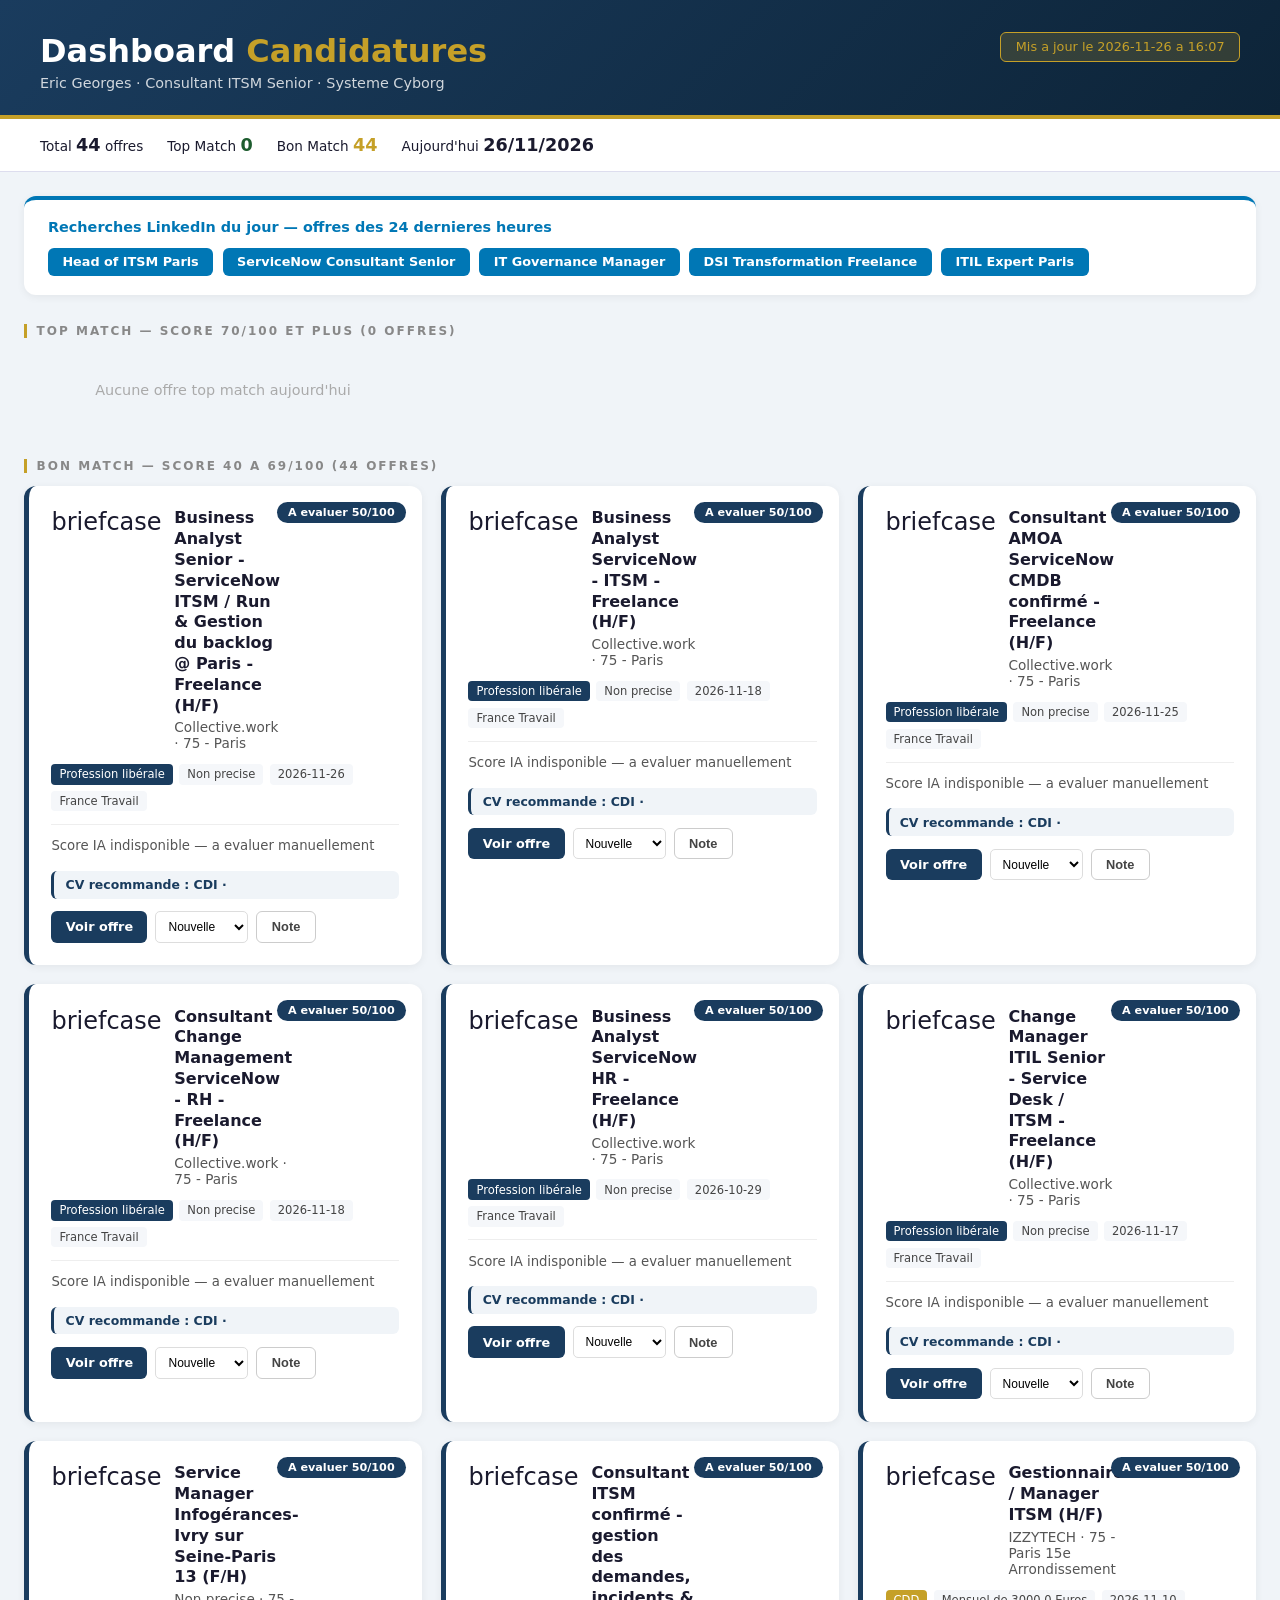
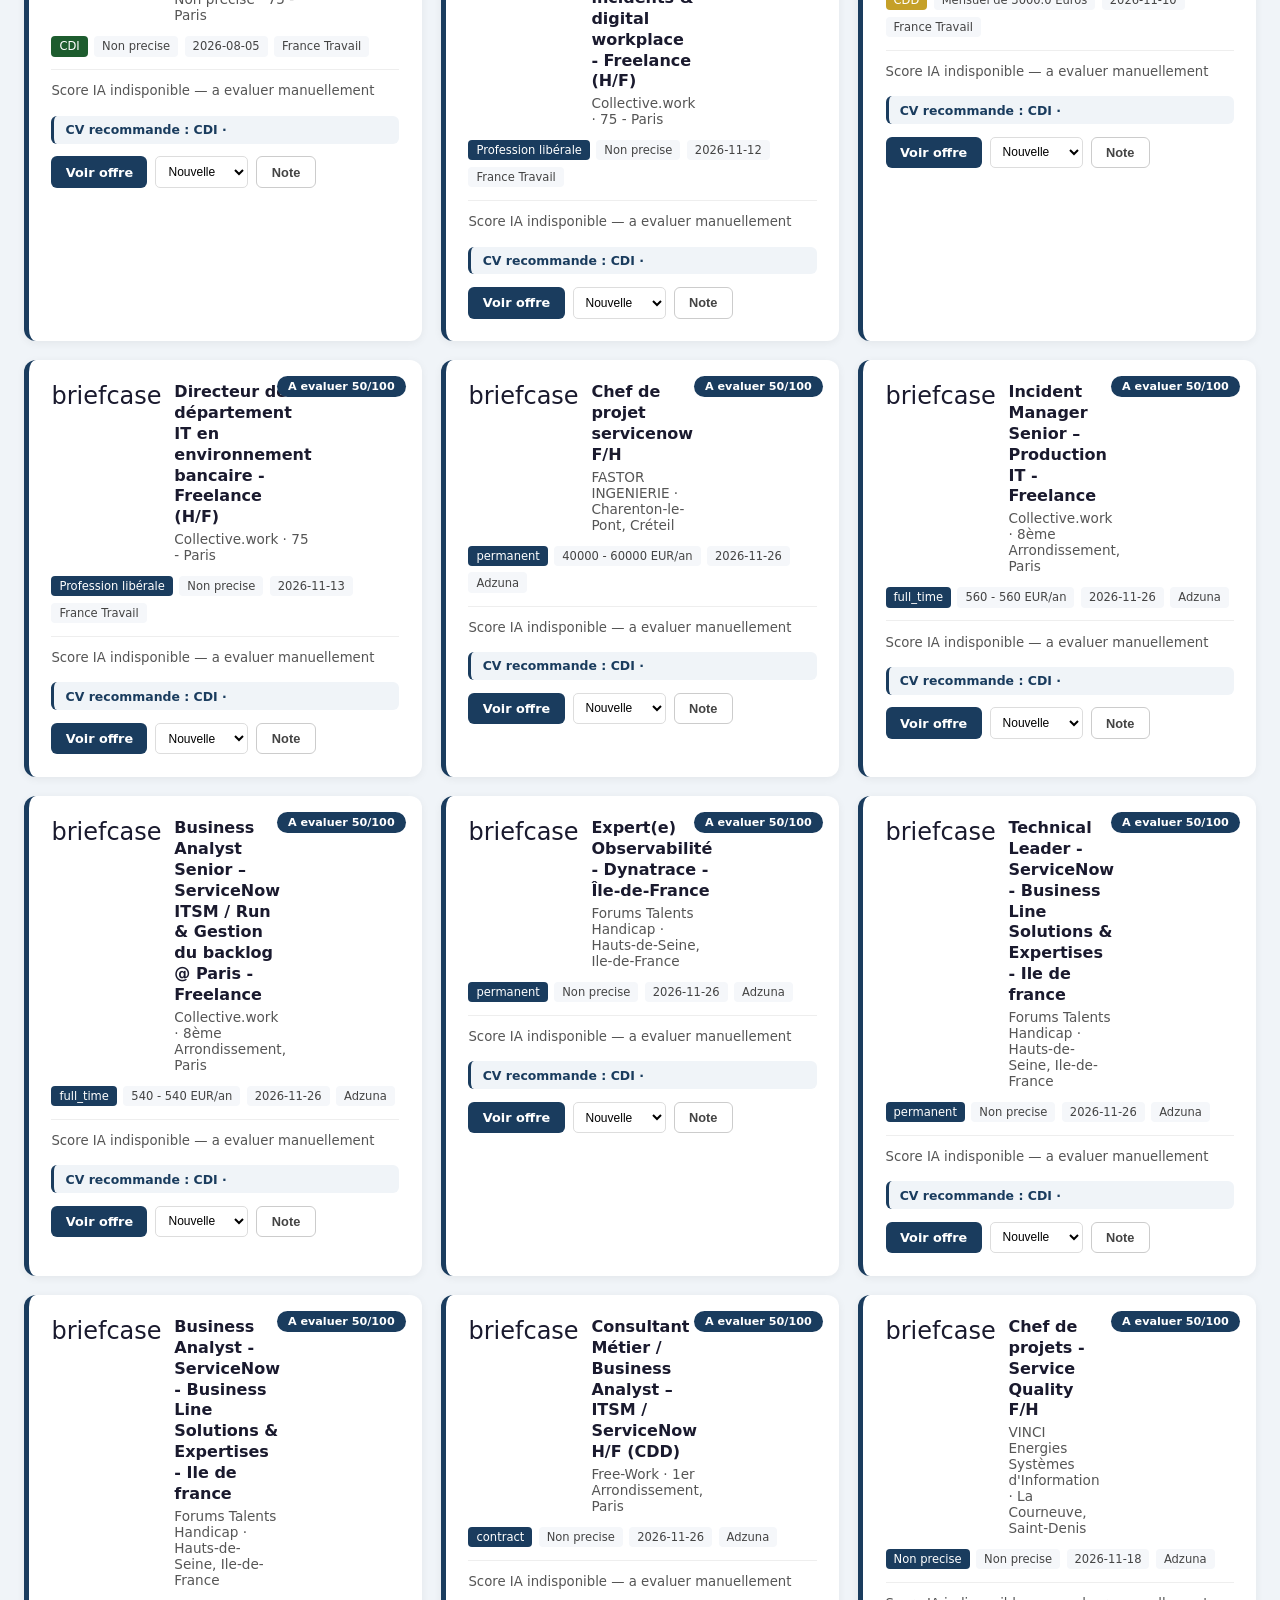
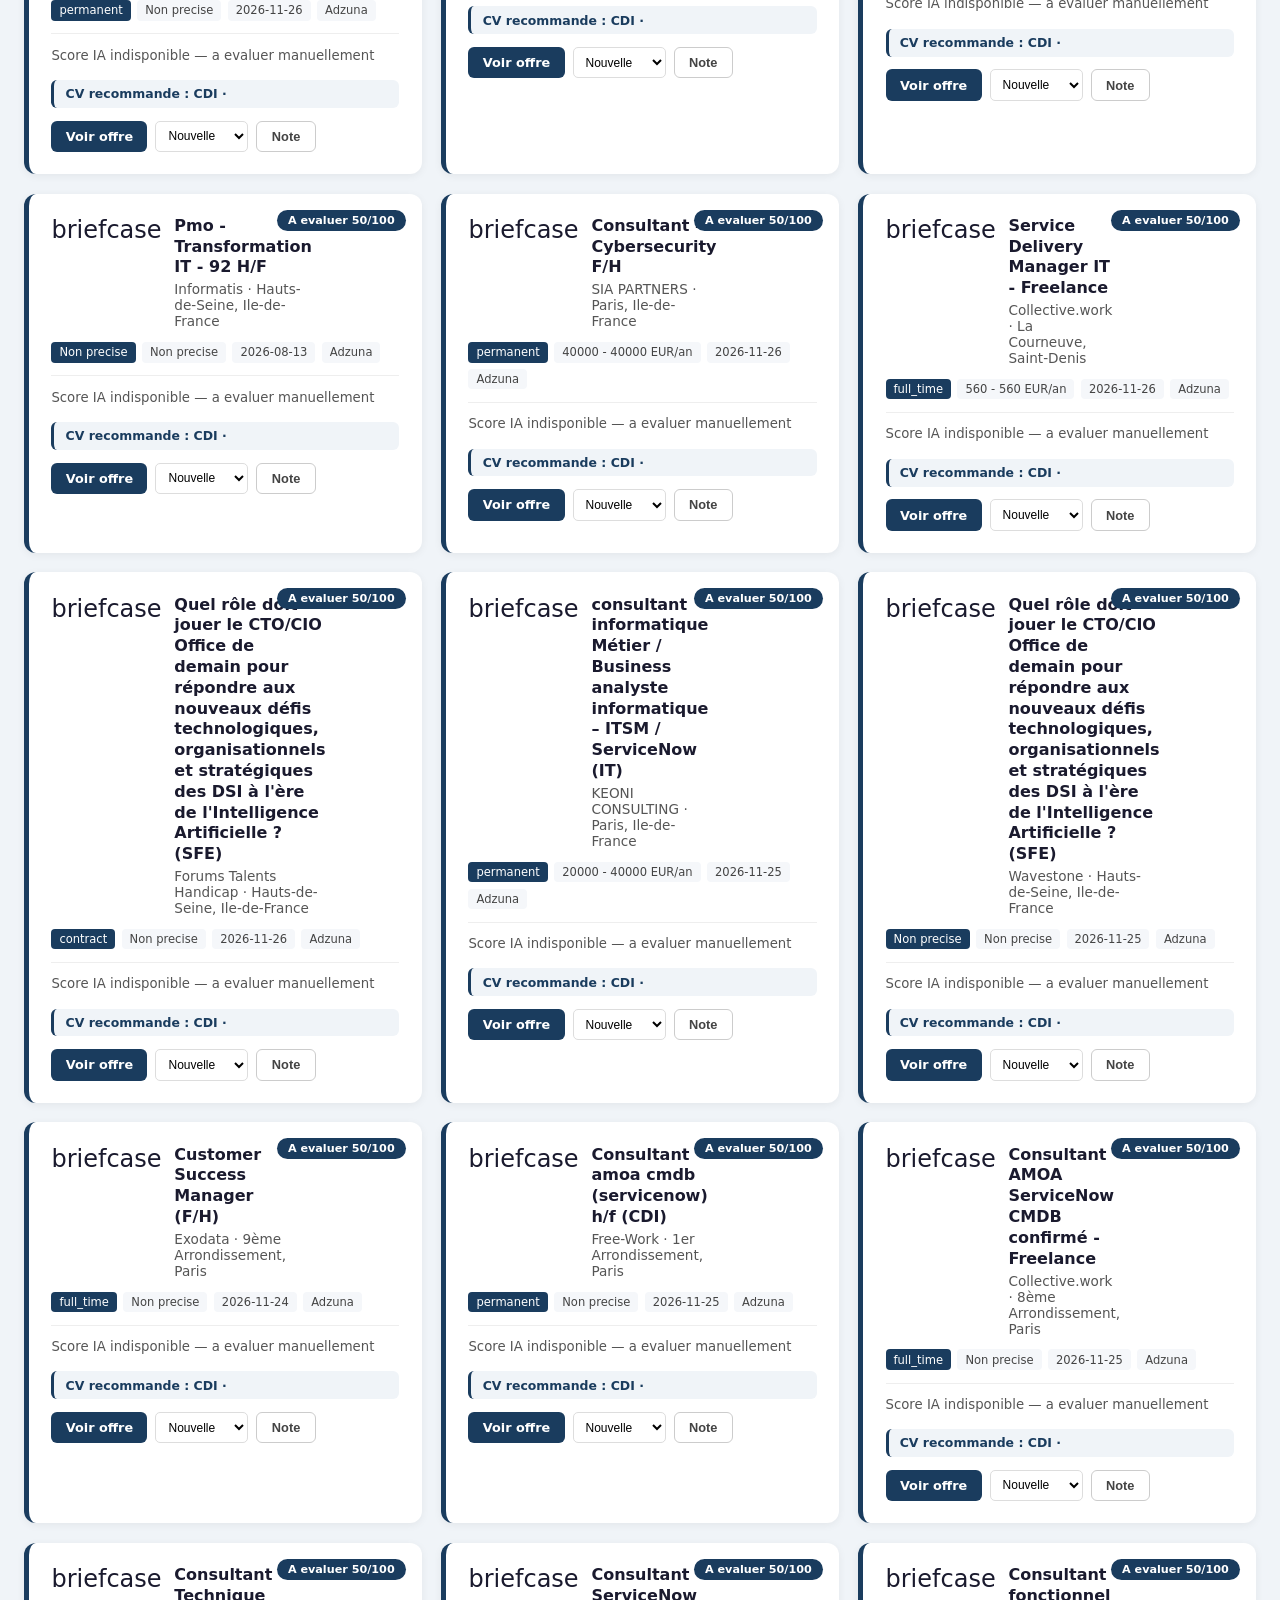
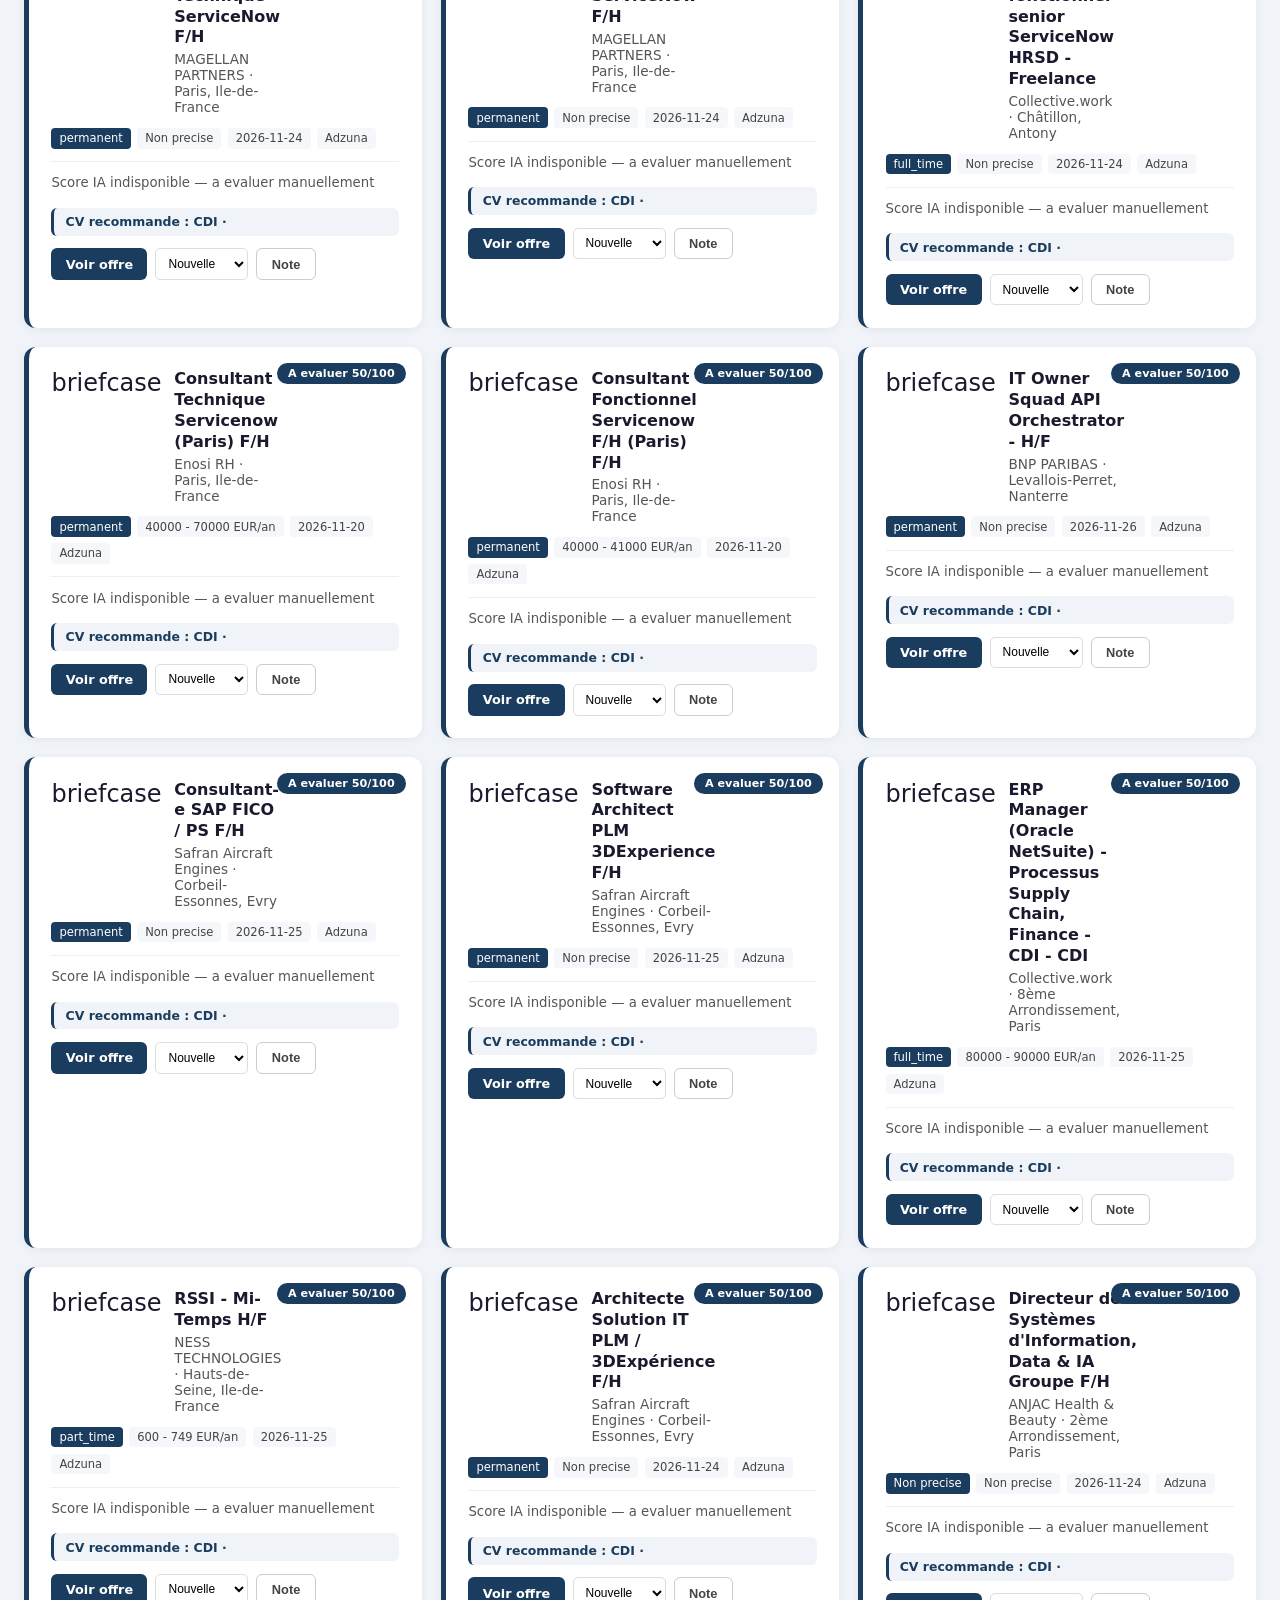
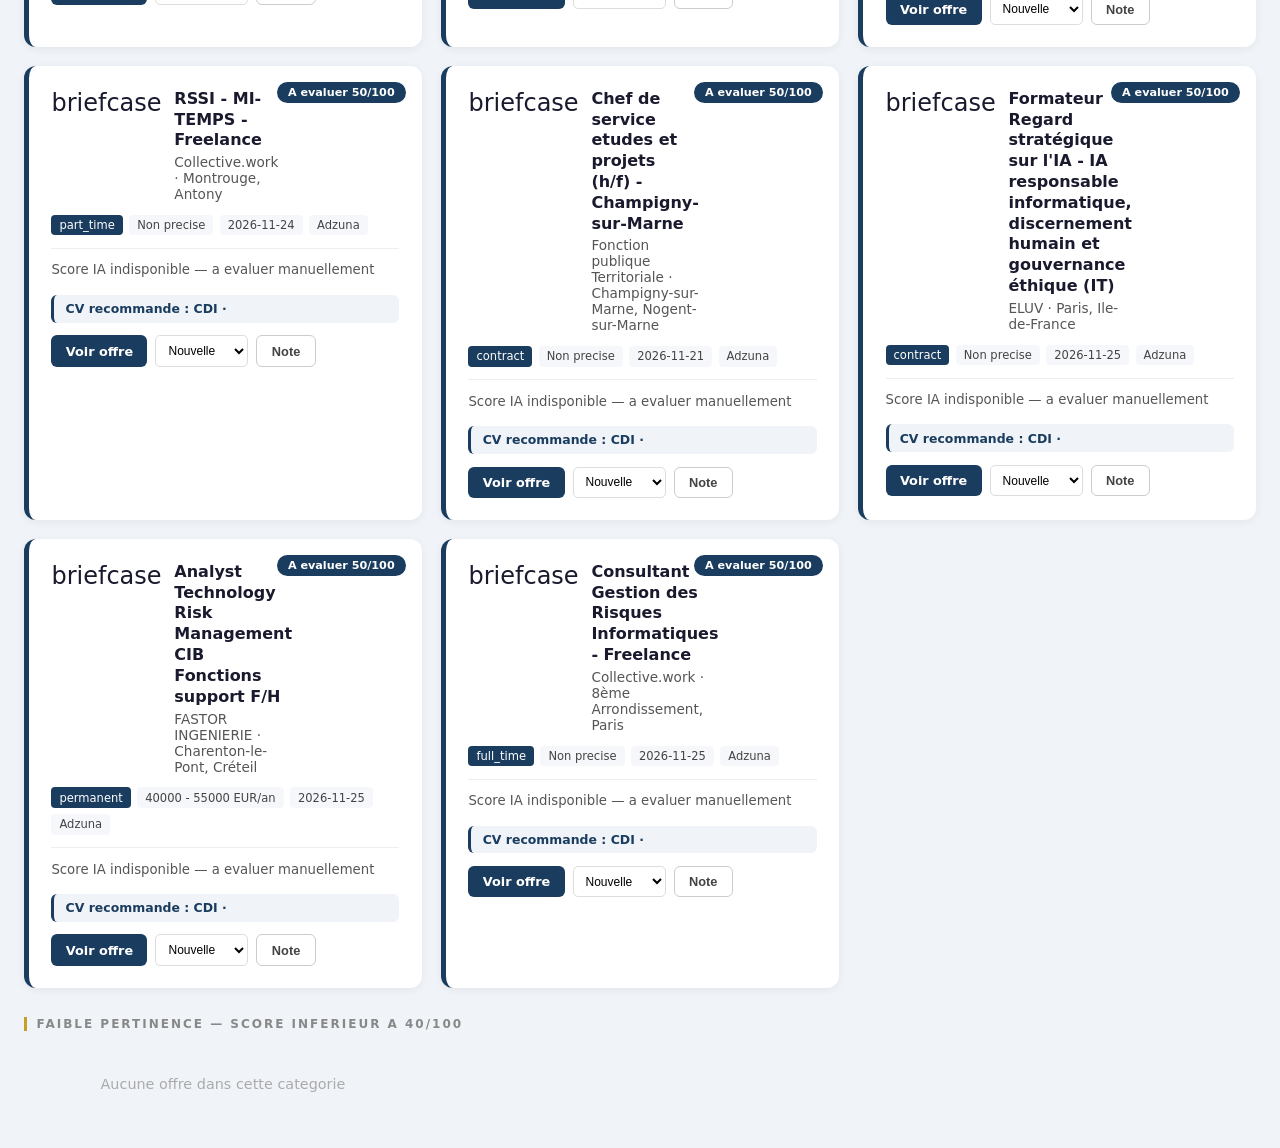
==== commit 0d63e190: "deploy: be750c2e9a7139e9fb1fdb0adfd8ae7b43a29e42" ====
--- a/index.html
+++ b/index.html
@@ -47,12 +47,12 @@
 </style>
 </head>
 <body>
-<div class="header"><div class="header-top"><div><h1>Dashboard <span>Candidatures</span></h1><div class="header-sub">Eric Georges · Consultant ITSM Senior · Systeme Cyborg</div></div><div class="date-badge">Mis a jour le 2026-11-26 a 07:01</div></div></div>
+<div class="header"><div class="header-top"><div><h1>Dashboard <span>Candidatures</span></h1><div class="header-sub">Eric Georges · Consultant ITSM Senior · Systeme Cyborg</div></div><div class="date-badge">Mis a jour le 2026-11-26 a 16:07</div></div></div>
 <div class="stats"><div class="stat">Total <strong>44</strong> offres</div><div class="stat">Top Match <strong style="color:#1D5C2E">0</strong></div><div class="stat">Bon Match <strong style="color:#C5A028">44</strong></div><div class="stat">Aujourd'hui <strong>26/11/2026</strong></div></div>
 <main>
 <div class="linkedin-section"><h3>Recherches LinkedIn du jour — offres des 24 dernieres heures</h3><div class="linkedin-links"><a class="linkedin-link" href="https://www.linkedin.com/jobs/search/?keywords=head+of+ITSM+paris&location=Paris&f_TPR=r86400" target="_blank">Head of ITSM Paris</a><a class="linkedin-link" href="https://www.linkedin.com/jobs/search/?keywords=servicenow+consultant+senior+paris&location=Paris&f_TPR=r86400" target="_blank">ServiceNow Consultant Senior</a><a class="linkedin-link" href="https://www.linkedin.com/jobs/search/?keywords=IT+governance+manager+paris&location=Paris&f_TPR=r86400" target="_blank">IT Governance Manager</a><a class="linkedin-link" href="https://www.linkedin.com/jobs/search/?keywords=DSI+transformation+freelance+paris&location=Paris&f_TPR=r86400" target="_blank">DSI Transformation Freelance</a><a class="linkedin-link" href="https://www.linkedin.com/jobs/search/?keywords=ITIL+expert+paris&location=Paris&f_TPR=r86400" target="_blank">ITIL Expert Paris</a></div></div>
 <div class="section-label">Top Match — Score 70/100 et plus (0 offres)</div><div class="grid"><div class="empty">Aucune offre top match aujourd'hui</div></div>
-<div class="section-label">Bon Match — Score 40 a 69/100 (44 offres)</div><div class="grid"><div class="card" style="border-left-color:#1A3C5E"><div class="score-badge" style="background:#1A3C5E">A evaluer 50/100</div><div class="card-header"><div class="card-icon">briefcase</div><div><div class="card-title">Business Analyst ServiceNow - ITSM - Freelance (H/F)</div><div class="card-company">Collective.work · 75 - Paris</div></div></div><div class="card-meta"><span class="tag" style="background:#1A3C5E;color:white">Profession libérale</span><span class="tag">Non precise</span><span class="tag">2026-11-18</span><span class="tag">France Travail</span></div><div class="card-body">Score IA indisponible — a evaluer manuellement</div><div class="card-cv" style="border-left:3px solid #1A3C5E">CV recommande : CDI · </div><div class="card-actions"><a class="btn btn-primary" href="https://candidat.francetravail.fr/offres/recherche/detail/8951730" target="_blank">Voir offre</a><select class="status-select" onchange="updateStatus('8951730', this.value)"><option value="new">Nouvelle</option><option value="active">A postuler</option><option value="applied">Envoyee</option><option value="network">Reseau</option><option value="rejected">Refusee</option></select><button class="btn btn-outline" onclick="toggleNote('8951730')">Note</button></div><textarea class="notes-area" id="notes8951730" onchange="saveNote('8951730', this.value)" placeholder="Vos notes..."></textarea></div><div class="card" style="border-left-color:#1A3C5E"><div class="score-badge" style="background:#1A3C5E">A evaluer 50/100</div><div class="card-header"><div class="card-icon">briefcase</div><div><div class="card-title">Consultant AMOA ServiceNow CMDB confirmé - Freelance (H/F)</div><div class="card-company">Collective.work · 75 - Paris</div></div></div><div class="card-meta"><span class="tag" style="background:#1A3C5E;color:white">Profession libérale</span><span class="tag">Non precise</span><span class="tag">2026-11-25</span><span class="tag">France Travail</span></div><div class="card-body">Score IA indisponible — a evaluer manuellement</div><div class="card-cv" style="border-left:3px solid #1A3C5E">CV recommande : CDI · </div><div class="card-actions"><a class="btn btn-primary" href="https://candidat.francetravail.fr/offres/recherche/detail/9176006" target="_blank">Voir offre</a><select class="status-select" onchange="updateStatus('9176006', this.value)"><option value="new">Nouvelle</option><option value="active">A postuler</option><option value="applied">Envoyee</option><option value="network">Reseau</option><option value="rejected">Refusee</option></select><button class="btn btn-outline" onclick="toggleNote('9176006')">Note</button></div><textarea class="notes-area" id="notes9176006" onchange="saveNote('9176006', this.value)" placeholder="Vos notes..."></textarea></div><div class="card" style="border-left-color:#1A3C5E"><div class="score-badge" style="background:#1A3C5E">A evaluer 50/100</div><div class="card-header"><div class="card-icon">briefcase</div><div><div class="card-title">Consultant Change Management ServiceNow - RH - Freelance (H/F)</div><div class="card-company">Collective.work · 75 - Paris</div></div></div><div class="card-meta"><span class="tag" style="background:#1A3C5E;color:white">Profession libérale</span><span class="tag">Non precise</span><span class="tag">2026-11-18</span><span class="tag">France Travail</span></div><div class="card-body">Score IA indisponible — a evaluer manuellement</div><div class="card-cv" style="border-left:3px solid #1A3C5E">CV recommande : CDI · </div><div class="card-actions"><a class="btn btn-primary" href="https://candidat.francetravail.fr/offres/recherche/detail/8951560" target="_blank">Voir offre</a><select class="status-select" onchange="updateStatus('8951560', this.value)"><option value="new">Nouvelle</option><option value="active">A postuler</option><option value="applied">Envoyee</option><option value="network">Reseau</option><option value="rejected">Refusee</option></select><button class="btn btn-outline" onclick="toggleNote('8951560')">Note</button></div><textarea class="notes-area" id="notes8951560" onchange="saveNote('8951560', this.value)" placeholder="Vos notes..."></textarea></div><div class="card" style="border-left-color:#1A3C5E"><div class="score-badge" style="background:#1A3C5E">A evaluer 50/100</div><div class="card-header"><div class="card-icon">briefcase</div><div><div class="card-title">Business Analyst ServiceNow HR - Freelance (H/F)</div><div class="card-company">Collective.work · 75 - Paris</div></div></div><div class="card-meta"><span class="tag" style="background:#1A3C5E;color:white">Profession libérale</span><span class="tag">Non precise</span><span class="tag">2026-10-29</span><span class="tag">France Travail</span></div><div class="card-body">Score IA indisponible — a evaluer manuellement</div><div class="card-cv" style="border-left:3px solid #1A3C5E">CV recommande : CDI · </div><div class="card-actions"><a class="btn btn-primary" href="https://candidat.francetravail.fr/offres/recherche/detail/8394681" target="_blank">Voir offre</a><select class="status-select" onchange="updateStatus('8394681', this.value)"><option value="new">Nouvelle</option><option value="active">A postuler</option><option value="applied">Envoyee</option><option value="network">Reseau</option><option value="rejected">Refusee</option></select><button class="btn btn-outline" onclick="toggleNote('8394681')">Note</button></div><textarea class="notes-area" id="notes8394681" onchange="saveNote('8394681', this.value)" placeholder="Vos notes..."></textarea></div><div class="card" style="border-left-color:#1A3C5E"><div class="score-badge" style="background:#1A3C5E">A evaluer 50/100</div><div class="card-header"><div class="card-icon">briefcase</div><div><div class="card-title">Change Manager ITIL Senior - Service Desk / ITSM - Freelance (H/F)</div><div class="card-company">Collective.work · 75 - Paris</div></div></div><div class="card-meta"><span class="tag" style="background:#1A3C5E;color:white">Profession libérale</span><span class="tag">Non precise</span><span class="tag">2026-11-17</span><span class="tag">France Travail</span></div><div class="card-body">Score IA indisponible — a evaluer manuellement</div><div class="card-cv" style="border-left:3px solid #1A3C5E">CV recommande : CDI · </div><div class="card-actions"><a class="btn btn-primary" href="https://candidat.francetravail.fr/offres/recherche/detail/8915889" target="_blank">Voir offre</a><select class="status-select" onchange="updateStatus('8915889', this.value)"><option value="new">Nouvelle</option><option value="active">A postuler</option><option value="applied">Envoyee</option><option value="network">Reseau</option><option value="rejected">Refusee</option></select><button class="btn btn-outline" onclick="toggleNote('8915889')">Note</button></div><textarea class="notes-area" id="notes8915889" onchange="saveNote('8915889', this.value)" placeholder="Vos notes..."></textarea></div><div class="card" style="border-left-color:#1A3C5E"><div class="score-badge" style="background:#1A3C5E">A evaluer 50/100</div><div class="card-header"><div class="card-icon">briefcase</div><div><div class="card-title">Service Manager Infogérances-Ivry sur Seine-Paris 13 (F/H)</div><div class="card-company">Non precise · 75 - Paris</div></div></div><div class="card-meta"><span class="tag" style="background:#1D5C2E;color:white">CDI</span><span class="tag">Non precise</span><span class="tag">2026-08-05</span><span class="tag">France Travail</span></div><div class="card-body">Score IA indisponible — a evaluer manuellement</div><div class="card-cv" style="border-left:3px solid #1A3C5E">CV recommande : CDI · </div><div class="card-actions"><a class="btn btn-primary" href="https://candidat.francetravail.fr/offres/recherche/detail/5704049" target="_blank">Voir offre</a><select class="status-select" onchange="updateStatus('5704049', this.value)"><option value="new">Nouvelle</option><option value="active">A postuler</option><option value="applied">Envoyee</option><option value="network">Reseau</option><option value="rejected">Refusee</option></select><button class="btn btn-outline" onclick="toggleNote('5704049')">Note</button></div><textarea class="notes-area" id="notes5704049" onchange="saveNote('5704049', this.value)" placeholder="Vos notes..."></textarea></div><div class="card" style="border-left-color:#1A3C5E"><div class="score-badge" style="background:#1A3C5E">A evaluer 50/100</div><div class="card-header"><div class="card-icon">briefcase</div><div><div class="card-title">Consultant ITSM confirmé - gestion des demandes, incidents & digital workplace - Freelance (H/F)</div><div class="card-company">Collective.work · 75 - Paris</div></div></div><div class="card-meta"><span class="tag" style="background:#1A3C5E;color:white">Profession libérale</span><span class="tag">Non precise</span><span class="tag">2026-11-12</span><span class="tag">France Travail</span></div><div class="card-body">Score IA indisponible — a evaluer manuellement</div><div class="card-cv" style="border-left:3px solid #1A3C5E">CV recommande : CDI · </div><div class="card-actions"><a class="btn btn-primary" href="https://candidat.francetravail.fr/offres/recherche/detail/8762454" target="_blank">Voir offre</a><select class="status-select" onchange="updateStatus('8762454', this.value)"><option value="new">Nouvelle</option><option value="active">A postuler</option><option value="applied">Envoyee</option><option value="network">Reseau</option><option value="rejected">Refusee</option></select><button class="btn btn-outline" onclick="toggleNote('8762454')">Note</button></div><textarea class="notes-area" id="notes8762454" onchange="saveNote('8762454', this.value)" placeholder="Vos notes..."></textarea></div><div class="card" style="border-left-color:#1A3C5E"><div class="score-badge" style="background:#1A3C5E">A evaluer 50/100</div><div class="card-header"><div class="card-icon">briefcase</div><div><div class="card-title">Gestionnaire / Manager ITSM (H/F)</div><div class="card-company">IZZYTECH · 75 - Paris 15e Arrondissement</div></div></div><div class="card-meta"><span class="tag" style="background:#C5A028;color:white">CDD</span><span class="tag">Mensuel de 3000.0 Euros</span><span class="tag">2026-11-10</span><span class="tag">France Travail</span></div><div class="card-body">Score IA indisponible — a evaluer manuellement</div><div class="card-cv" style="border-left:3px solid #1A3C5E">CV recommande : CDI · </div><div class="card-actions"><a class="btn btn-primary" href="https://candidat.francetravail.fr/offres/recherche/detail/216GRDV" target="_blank">Voir offre</a><select class="status-select" onchange="updateStatus('216GRDV', this.value)"><option value="new">Nouvelle</option><option value="active">A postuler</option><option value="applied">Envoyee</option><option value="network">Reseau</option><option value="rejected">Refusee</option></select><button class="btn btn-outline" onclick="toggleNote('216GRDV')">Note</button></div><textarea class="notes-area" id="notes216GRDV" onchange="saveNote('216GRDV', this.value)" placeholder="Vos notes..."></textarea></div><div class="card" style="border-left-color:#1A3C5E"><div class="score-badge" style="background:#1A3C5E">A evaluer 50/100</div><div class="card-header"><div class="card-icon">briefcase</div><div><div class="card-title">Directeur de département IT en environnement bancaire - Freelance (H/F)</div><div class="card-company">Collective.work · 75 - Paris</div></div></div><div class="card-meta"><span class="tag" style="background:#1A3C5E;color:white">Profession libérale</span><span class="tag">Non precise</span><span class="tag">2026-11-13</span><span class="tag">France Travail</span></div><div class="card-body">Score IA indisponible — a evaluer manuellement</div><div class="card-cv" style="border-left:3px solid #1A3C5E">CV recommande : CDI · </div><div class="card-actions"><a class="btn btn-primary" href="https://candidat.francetravail.fr/offres/recherche/detail/8797809" target="_blank">Voir offre</a><select class="status-select" onchange="updateStatus('8797809', this.value)"><option value="new">Nouvelle</option><option value="active">A postuler</option><option value="applied">Envoyee</option><option value="network">Reseau</option><option value="rejected">Refusee</option></select><button class="btn btn-outline" onclick="toggleNote('8797809')">Note</button></div><textarea class="notes-area" id="notes8797809" onchange="saveNote('8797809', this.value)" placeholder="Vos notes..."></textarea></div><div class="card" style="border-left-color:#1A3C5E"><div class="score-badge" style="background:#1A3C5E">A evaluer 50/100</div><div class="card-header"><div class="card-icon">briefcase</div><div><div class="card-title">Incident Manager Senior – Production IT - Freelance</div><div class="card-company">Collective.work · 8ème Arrondissement, Paris</div></div></div><div class="card-meta"><span class="tag" style="background:#1A3C5E;color:white">full_time</span><span class="tag">560 - 560 EUR/an</span><span class="tag">2026-11-26</span><span class="tag">Adzuna</span></div><div class="card-body">Score IA indisponible — a evaluer manuellement</div><div class="card-cv" style="border-left:3px solid #1A3C5E">CV recommande : CDI · </div><div class="card-actions"><a class="btn btn-primary" href="https://www.adzuna.fr/details/5979057759?utm_medium=api&utm_source=99a97ab7" target="_blank">Voir offre</a><select class="status-select" onchange="updateStatus('adzuna_5979057759', this.value)"><option value="new">Nouvelle</option><option value="active">A postuler</option><option value="applied">Envoyee</option><option value="network">Reseau</option><option value="rejected">Refusee</option></select><button class="btn btn-outline" onclick="toggleNote('adzuna_5979057759')">Note</button></div><textarea class="notes-area" id="notesadzuna_5979057759" onchange="saveNote('adzuna_5979057759', this.value)" placeholder="Vos notes..."></textarea></div><div class="card" style="border-left-color:#1A3C5E"><div class="score-badge" style="background:#1A3C5E">A evaluer 50/100</div><div class="card-header"><div class="card-icon">briefcase</div><div><div class="card-title">Business Analyst Senior – ServiceNow ITSM / Run & Gestion du backlog @ Paris - Freelance</div><div class="card-company">Collective.work · 8ème Arrondissement, Paris</div></div></div><div class="card-meta"><span class="tag" style="background:#1A3C5E;color:white">full_time</span><span class="tag">540 - 540 EUR/an</span><span class="tag">2026-11-26</span><span class="tag">Adzuna</span></div><div class="card-body">Score IA indisponible — a evaluer manuellement</div><div class="card-cv" style="border-left:3px solid #1A3C5E">CV recommande : CDI · </div><div class="card-actions"><a class="btn btn-primary" href="https://www.adzuna.fr/details/5979057352?utm_medium=api&utm_source=99a97ab7" target="_blank">Voir offre</a><select class="status-select" onchange="updateStatus('adzuna_5979057352', this.value)"><option value="new">Nouvelle</option><option value="active">A postuler</option><option value="applied">Envoyee</option><option value="network">Reseau</option><option value="rejected">Refusee</option></select><button class="btn btn-outline" onclick="toggleNote('adzuna_5979057352')">Note</button></div><textarea class="notes-area" id="notesadzuna_5979057352" onchange="saveNote('adzuna_5979057352', this.value)" placeholder="Vos notes..."></textarea></div><div class="card" style="border-left-color:#1A3C5E"><div class="score-badge" style="background:#1A3C5E">A evaluer 50/100</div><div class="card-header"><div class="card-icon">briefcase</div><div><div class="card-title">Expert(e) Observabilité - Dynatrace - Île-de-France</div><div class="card-company">Forums Talents Handicap · Hauts-de-Seine, Ile-de-France</div></div></div><div class="card-meta"><span class="tag" style="background:#1A3C5E;color:white">permanent</span><span class="tag">Non precise</span><span class="tag">2026-11-26</span><span class="tag">Adzuna</span></div><div class="card-body">Score IA indisponible — a evaluer manuellement</div><div class="card-cv" style="border-left:3px solid #1A3C5E">CV recommande : CDI · </div><div class="card-actions"><a class="btn btn-primary" href="https://www.adzuna.fr/details/5978991163?utm_medium=api&utm_source=99a97ab7" target="_blank">Voir offre</a><select class="status-select" onchange="updateStatus('adzuna_5978991163', this.value)"><option value="new">Nouvelle</option><option value="active">A postuler</option><option value="applied">Envoyee</option><option value="network">Reseau</option><option value="rejected">Refusee</option></select><button class="btn btn-outline" onclick="toggleNote('adzuna_5978991163')">Note</button></div><textarea class="notes-area" id="notesadzuna_5978991163" onchange="saveNote('adzuna_5978991163', this.value)" placeholder="Vos notes..."></textarea></div><div class="card" style="border-left-color:#1A3C5E"><div class="score-badge" style="background:#1A3C5E">A evaluer 50/100</div><div class="card-header"><div class="card-icon">briefcase</div><div><div class="card-title">Technical Leader - ServiceNow - Business Line Solutions & Expertises - Ile de france</div><div class="card-company">Forums Talents Handicap · Hauts-de-Seine, Ile-de-France</div></div></div><div class="card-meta"><span class="tag" style="background:#1A3C5E;color:white">permanent</span><span class="tag">Non precise</span><span class="tag">2026-11-26</span><span class="tag">Adzuna</span></div><div class="card-body">Score IA indisponible — a evaluer manuellement</div><div class="card-cv" style="border-left:3px solid #1A3C5E">CV recommande : CDI · </div><div class="card-actions"><a class="btn btn-primary" href="https://www.adzuna.fr/details/5978990957?utm_medium=api&utm_source=99a97ab7" target="_blank">Voir offre</a><select class="status-select" onchange="updateStatus('adzuna_5978990957', this.value)"><option value="new">Nouvelle</option><option value="active">A postuler</option><option value="applied">Envoyee</option><option value="network">Reseau</option><option value="rejected">Refusee</option></select><button class="btn btn-outline" onclick="toggleNote('adzuna_5978990957')">Note</button></div><textarea class="notes-area" id="notesadzuna_5978990957" onchange="saveNote('adzuna_5978990957', this.value)" placeholder="Vos notes..."></textarea></div><div class="card" style="border-left-color:#1A3C5E"><div class="score-badge" style="background:#1A3C5E">A evaluer 50/100</div><div class="card-header"><div class="card-icon">briefcase</div><div><div class="card-title">Business Analyst - ServiceNow - Business Line Solutions & Expertises - Ile de france</div><div class="card-company">Forums Talents Handicap · Hauts-de-Seine, Ile-de-France</div></div></div><div class="card-meta"><span class="tag" style="background:#1A3C5E;color:white">permanent</span><span class="tag">Non precise</span><span class="tag">2026-11-26</span><span class="tag">Adzuna</span></div><div class="card-body">Score IA indisponible — a evaluer manuellement</div><div class="card-cv" style="border-left:3px solid #1A3C5E">CV recommande : CDI · </div><div class="card-actions"><a class="btn btn-primary" href="https://www.adzuna.fr/details/5978990889?utm_medium=api&utm_source=99a97ab7" target="_blank">Voir offre</a><select class="status-select" onchange="updateStatus('adzuna_5978990889', this.value)"><option value="new">Nouvelle</option><option value="active">A postuler</option><option value="applied">Envoyee</option><option value="network">Reseau</option><option value="rejected">Refusee</option></select><button class="btn btn-outline" onclick="toggleNote('adzuna_5978990889')">Note</button></div><textarea class="notes-area" id="notesadzuna_5978990889" onchange="saveNote('adzuna_5978990889', this.value)" placeholder="Vos notes..."></textarea></div><div class="card" style="border-left-color:#1A3C5E"><div class="score-badge" style="background:#1A3C5E">A evaluer 50/100</div><div class="card-header"><div class="card-icon">briefcase</div><div><div class="card-title">Consultant Métier / Business Analyst – ITSM / ServiceNow H/F (CDD)</div><div class="card-company">Free-Work · 1er Arrondissement, Paris</div></div></div><div class="card-meta"><span class="tag" style="background:#1A3C5E;color:white">contract</span><span class="tag">Non precise</span><span class="tag">2026-11-26</span><span class="tag">Adzuna</span></div><div class="card-body">Score IA indisponible — a evaluer manuellement</div><div class="card-cv" style="border-left:3px solid #1A3C5E">CV recommande : CDI · </div><div class="card-actions"><a class="btn btn-primary" href="https://www.adzuna.fr/details/5978873674?utm_medium=api&utm_source=99a97ab7" target="_blank">Voir offre</a><select class="status-select" onchange="updateStatus('adzuna_5978873674', this.value)"><option value="new">Nouvelle</option><option value="active">A postuler</option><option value="applied">Envoyee</option><option value="network">Reseau</option><option value="rejected">Refusee</option></select><button class="btn btn-outline" onclick="toggleNote('adzuna_5978873674')">Note</button></div><textarea class="notes-area" id="notesadzuna_5978873674" onchange="saveNote('adzuna_5978873674', this.value)" placeholder="Vos notes..."></textarea></div><div class="card" style="border-left-color:#1A3C5E"><div class="score-badge" style="background:#1A3C5E">A evaluer 50/100</div><div class="card-header"><div class="card-icon">briefcase</div><div><div class="card-title">consultant informatique Métier / Business analyste informatique – ITSM / ServiceNow (IT)</div><div class="card-company">KEONI CONSULTING · Paris, Ile-de-France</div></div></div><div class="card-meta"><span class="tag" style="background:#1A3C5E;color:white">permanent</span><span class="tag">20000 - 40000 EUR/an</span><span class="tag">2026-11-25</span><span class="tag">Adzuna</span></div><div class="card-body">Score IA indisponible — a evaluer manuellement</div><div class="card-cv" style="border-left:3px solid #1A3C5E">CV recommande : CDI · </div><div class="card-actions"><a class="btn btn-primary" href="https://www.adzuna.fr/details/5978829424?utm_medium=api&utm_source=99a97ab7" target="_blank">Voir offre</a><select class="status-select" onchange="updateStatus('adzuna_5978829424', this.value)"><option value="new">Nouvelle</option><option value="active">A postuler</option><option value="applied">Envoyee</option><option value="network">Reseau</option><option value="rejected">Refusee</option></select><button class="btn btn-outline" onclick="toggleNote('adzuna_5978829424')">Note</button></div><textarea class="notes-area" id="notesadzuna_5978829424" onchange="saveNote('adzuna_5978829424', this.value)" placeholder="Vos notes..."></textarea></div><div class="card" style="border-left-color:#1A3C5E"><div class="score-badge" style="background:#1A3C5E">A evaluer 50/100</div><div class="card-header"><div class="card-icon">briefcase</div><div><div class="card-title">Technical Leader - ServiceNow - Business Line Solutions & Expertises - Ile de france</div><div class="card-company">Sopra Steria · Hauts-de-Seine, Ile-de-France</div></div></div><div class="card-meta"><span class="tag" style="background:#1A3C5E;color:white">Non precise</span><span class="tag">Non precise</span><span class="tag">2026-11-25</span><span class="tag">Adzuna</span></div><div class="card-body">Score IA indisponible — a evaluer manuellement</div><div class="card-cv" style="border-left:3px solid #1A3C5E">CV recommande : CDI · </div><div class="card-actions"><a class="btn btn-primary" href="https://www.adzuna.fr/details/5978347955?utm_medium=api&utm_source=99a97ab7" target="_blank">Voir offre</a><select class="status-select" onchange="updateStatus('adzuna_5978347955', this.value)"><option value="new">Nouvelle</option><option value="active">A postuler</option><option value="applied">Envoyee</option><option value="network">Reseau</option><option value="rejected">Refusee</option></select><button class="btn btn-outline" onclick="toggleNote('adzuna_5978347955')">Note</button></div><textarea class="notes-area" id="notesadzuna_5978347955" onchange="saveNote('adzuna_5978347955', this.value)" placeholder="Vos notes..."></textarea></div><div class="card" style="border-left-color:#1A3C5E"><div class="score-badge" style="background:#1A3C5E">A evaluer 50/100</div><div class="card-header"><div class="card-icon">briefcase</div><div><div class="card-title">Business Analyst - ServiceNow - Business Line Solutions & Expertises - Ile de france</div><div class="card-company">Sopra Steria · Hauts-de-Seine, Ile-de-France</div></div></div><div class="card-meta"><span class="tag" style="background:#1A3C5E;color:white">Non precise</span><span class="tag">Non precise</span><span class="tag">2026-11-25</span><span class="tag">Adzuna</span></div><div class="card-body">Score IA indisponible — a evaluer manuellement</div><div class="card-cv" style="border-left:3px solid #1A3C5E">CV recommande : CDI · </div><div class="card-actions"><a class="btn btn-primary" href="https://www.adzuna.fr/details/5978347867?utm_medium=api&utm_source=99a97ab7" target="_blank">Voir offre</a><select class="status-select" onchange="updateStatus('adzuna_5978347867', this.value)"><option value="new">Nouvelle</option><option value="active">A postuler</option><option value="applied">Envoyee</option><option value="network">Reseau</option><option value="rejected">Refusee</option></select><button class="btn btn-outline" onclick="toggleNote('adzuna_5978347867')">Note</button></div><textarea class="notes-area" id="notesadzuna_5978347867" onchange="saveNote('adzuna_5978347867', this.value)" placeholder="Vos notes..."></textarea></div><div class="card" style="border-left-color:#1A3C5E"><div class="score-badge" style="background:#1A3C5E">A evaluer 50/100</div><div class="card-header"><div class="card-icon">briefcase</div><div><div class="card-title">Chef de projets - Service Quality F/H</div><div class="card-company">VINCI Energies Systèmes d'Information · La Courneuve, Saint-Denis</div></div></div><div class="card-meta"><span class="tag" style="background:#1A3C5E;color:white">Non precise</span><span class="tag">Non precise</span><span class="tag">2026-11-18</span><span class="tag">Adzuna</span></div><div class="card-body">Score IA indisponible — a evaluer manuellement</div><div class="card-cv" style="border-left:3px solid #1A3C5E">CV recommande : CDI · </div><div class="card-actions"><a class="btn btn-primary" href="https://www.adzuna.fr/details/5969944587?utm_medium=api&utm_source=99a97ab7" target="_blank">Voir offre</a><select class="status-select" onchange="updateStatus('adzuna_5969944587', this.value)"><option value="new">Nouvelle</option><option value="active">A postuler</option><option value="applied">Envoyee</option><option value="network">Reseau</option><option value="rejected">Refusee</option></select><button class="btn btn-outline" onclick="toggleNote('adzuna_5969944587')">Note</button></div><textarea class="notes-area" id="notesadzuna_5969944587" onchange="saveNote('adzuna_5969944587', this.value)" placeholder="Vos notes..."></textarea></div><div class="card" style="border-left-color:#1A3C5E"><div class="score-badge" style="background:#1A3C5E">A evaluer 50/100</div><div class="card-header"><div class="card-icon">briefcase</div><div><div class="card-title">ITSM Consultant - IT Operations Processes - Level 3</div><div class="card-company">Keoni · Paris, Ile-de-France</div></div></div><div class="card-meta"><span class="tag" style="background:#1A3C5E;color:white">full_time</span><span class="tag">70000 - 95000 EUR/an</span><span class="tag">2026-10-30</span><span class="tag">Adzuna</span></div><div class="card-body">Score IA indisponible — a evaluer manuellement</div><div class="card-cv" style="border-left:3px solid #1A3C5E">CV recommande : CDI · </div><div class="card-actions"><a class="btn btn-primary" href="https://www.adzuna.fr/details/5946191520?utm_medium=api&utm_source=99a97ab7" target="_blank">Voir offre</a><select class="status-select" onchange="updateStatus('adzuna_5946191520', this.value)"><option value="new">Nouvelle</option><option value="active">A postuler</option><option value="applied">Envoyee</option><option value="network">Reseau</option><option value="rejected">Refusee</option></select><button class="btn btn-outline" onclick="toggleNote('adzuna_5946191520')">Note</button></div><textarea class="notes-area" id="notesadzuna_5946191520" onchange="saveNote('adzuna_5946191520', this.value)" placeholder="Vos notes..."></textarea></div><div class="card" style="border-left-color:#1A3C5E"><div class="score-badge" style="background:#1A3C5E">A evaluer 50/100</div><div class="card-header"><div class="card-icon">briefcase</div><div><div class="card-title">Pmo - Transformation IT - 92 H/F</div><div class="card-company">Informatis · Hauts-de-Seine, Ile-de-France</div></div></div><div class="card-meta"><span class="tag" style="background:#1A3C5E;color:white">Non precise</span><span class="tag">Non precise</span><span class="tag">2026-08-13</span><span class="tag">Adzuna</span></div><div class="card-body">Score IA indisponible — a evaluer manuellement</div><div class="card-cv" style="border-left:3px solid #1A3C5E">CV recommande : CDI · </div><div class="card-actions"><a class="btn btn-primary" href="https://www.adzuna.fr/land/ad/5839124152?se=utP_KGfp8RGQBZPQed8TIg&utm_medium=api&utm_source=99a97ab7&v=44E317C0CF2D2ACB8B7053C17E67B51B70A339E3" target="_blank">Voir offre</a><select class="status-select" onchange="updateStatus('adzuna_5839124152', this.value)"><option value="new">Nouvelle</option><option value="active">A postuler</option><option value="applied">Envoyee</option><option value="network">Reseau</option><option value="rejected">Refusee</option></select><button class="btn btn-outline" onclick="toggleNote('adzuna_5839124152')">Note</button></div><textarea class="notes-area" id="notesadzuna_5839124152" onchange="saveNote('adzuna_5839124152', this.value)" placeholder="Vos notes..."></textarea></div><div class="card" style="border-left-color:#1A3C5E"><div class="score-badge" style="background:#1A3C5E">A evaluer 50/100</div><div class="card-header"><div class="card-icon">briefcase</div><div><div class="card-title">Service Delivery Manager IT - Freelance</div><div class="card-company">Collective.work · La Courneuve, Saint-Denis</div></div></div><div class="card-meta"><span class="tag" style="background:#1A3C5E;color:white">full_time</span><span class="tag">560 - 560 EUR/an</span><span class="tag">2026-11-26</span><span class="tag">Adzuna</span></div><div class="card-body">Score IA indisponible — a evaluer manuellement</div><div class="card-cv" style="border-left:3px solid #1A3C5E">CV recommande : CDI · </div><div class="card-actions"><a class="btn btn-primary" href="https://www.adzuna.fr/details/5979057478?utm_medium=api&utm_source=99a97ab7" target="_blank">Voir offre</a><select class="status-select" onchange="updateStatus('adzuna_5979057478', this.value)"><option value="new">Nouvelle</option><option value="active">A postuler</option><option value="applied">Envoyee</option><option value="network">Reseau</option><option value="rejected">Refusee</option></select><button class="btn btn-outline" onclick="toggleNote('adzuna_5979057478')">Note</button></div><textarea class="notes-area" id="notesadzuna_5979057478" onchange="saveNote('adzuna_5979057478', this.value)" placeholder="Vos notes..."></textarea></div><div class="card" style="border-left-color:#1A3C5E"><div class="score-badge" style="background:#1A3C5E">A evaluer 50/100</div><div class="card-header"><div class="card-icon">briefcase</div><div><div class="card-title">Quel rôle doit jouer le CTO/CIO Office de demain pour répondre aux nouveaux défis technologiques, organisationnels et stratégiques des DSI à l'ère de l'Intelligence Artificielle ? (SFE)</div><div class="card-company">Forums Talents Handicap · Hauts-de-Seine, Ile-de-France</div></div></div><div class="card-meta"><span class="tag" style="background:#1A3C5E;color:white">contract</span><span class="tag">Non precise</span><span class="tag">2026-11-26</span><span class="tag">Adzuna</span></div><div class="card-body">Score IA indisponible — a evaluer manuellement</div><div class="card-cv" style="border-left:3px solid #1A3C5E">CV recommande : CDI · </div><div class="card-actions"><a class="btn btn-primary" href="https://www.adzuna.fr/details/5978991715?utm_medium=api&utm_source=99a97ab7" target="_blank">Voir offre</a><select class="status-select" onchange="updateStatus('adzuna_5978991715', this.value)"><option value="new">Nouvelle</option><option value="active">A postuler</option><option value="applied">Envoyee</option><option value="network">Reseau</option><option value="rejected">Refusee</option></select><button class="btn btn-outline" onclick="toggleNote('adzuna_5978991715')">Note</button></div><textarea class="notes-area" id="notesadzuna_5978991715" onchange="saveNote('adzuna_5978991715', this.value)" placeholder="Vos notes..."></textarea></div><div class="card" style="border-left-color:#1A3C5E"><div class="score-badge" style="background:#1A3C5E">A evaluer 50/100</div><div class="card-header"><div class="card-icon">briefcase</div><div><div class="card-title">Quel rôle doit jouer le CTO/CIO Office de demain pour répondre aux nouveaux défis technologiques, organisationnels et stratégiques des DSI à l'ère de l'Intelligence Artificielle ? (SFE)</div><div class="card-company">Wavestone · Hauts-de-Seine, Ile-de-France</div></div></div><div class="card-meta"><span class="tag" style="background:#1A3C5E;color:white">Non precise</span><span class="tag">Non precise</span><span class="tag">2026-11-25</span><span class="tag">Adzuna</span></div><div class="card-body">Score IA indisponible — a evaluer manuellement</div><div class="card-cv" style="border-left:3px solid #1A3C5E">CV recommande : CDI · </div><div class="card-actions"><a class="btn btn-primary" href="https://www.adzuna.fr/details/5978348909?utm_medium=api&utm_source=99a97ab7" target="_blank">Voir offre</a><select class="status-select" onchange="updateStatus('adzuna_5978348909', this.value)"><option value="new">Nouvelle</option><option value="active">A postuler</option><option value="applied">Envoyee</option><option value="network">Reseau</option><option value="rejected">Refusee</option></select><button class="btn btn-outline" onclick="toggleNote('adzuna_5978348909')">Note</button></div><textarea class="notes-area" id="notesadzuna_5978348909" onchange="saveNote('adzuna_5978348909', this.value)" placeholder="Vos notes..."></textarea></div><div class="card" style="border-left-color:#1A3C5E"><div class="score-badge" style="background:#1A3C5E">A evaluer 50/100</div><div class="card-header"><div class="card-icon">briefcase</div><div><div class="card-title">Customer Success Manager (F/H)</div><div class="card-company">Exodata · 9ème Arrondissement, Paris</div></div></div><div class="card-meta"><span class="tag" style="background:#1A3C5E;color:white">full_time</span><span class="tag">Non precise</span><span class="tag">2026-11-24</span><span class="tag">Adzuna</span></div><div class="card-body">Score IA indisponible — a evaluer manuellement</div><div class="card-cv" style="border-left:3px solid #1A3C5E">CV recommande : CDI · </div><div class="card-actions"><a class="btn btn-primary" href="https://www.adzuna.fr/details/5977319186?utm_medium=api&utm_source=99a97ab7" target="_blank">Voir offre</a><select class="status-select" onchange="updateStatus('adzuna_5977319186', this.value)"><option value="new">Nouvelle</option><option value="active">A postuler</option><option value="applied">Envoyee</option><option value="network">Reseau</option><option value="rejected">Refusee</option></select><button class="btn btn-outline" onclick="toggleNote('adzuna_5977319186')">Note</button></div><textarea class="notes-area" id="notesadzuna_5977319186" onchange="saveNote('adzuna_5977319186', this.value)" placeholder="Vos notes..."></textarea></div><div class="card" style="border-left-color:#1A3C5E"><div class="score-badge" style="background:#1A3C5E">A evaluer 50/100</div><div class="card-header"><div class="card-icon">briefcase</div><div><div class="card-title">Chef de projet Infrastructure F/H</div><div class="card-company">NEURONES IT · Paris, Ile-de-France</div></div></div><div class="card-meta"><span class="tag" style="background:#1A3C5E;color:white">permanent</span><span class="tag">45000 - 65000 EUR/an</span><span class="tag">2026-11-24</span><span class="tag">Adzuna</span></div><div class="card-body">Score IA indisponible — a evaluer manuellement</div><div class="card-cv" style="border-left:3px solid #1A3C5E">CV recommande : CDI · </div><div class="card-actions"><a class="btn btn-primary" href="https://www.adzuna.fr/details/5977149727?utm_medium=api&utm_source=99a97ab7" target="_blank">Voir offre</a><select class="status-select" onchange="updateStatus('adzuna_5977149727', this.value)"><option value="new">Nouvelle</option><option value="active">A postuler</option><option value="applied">Envoyee</option><option value="network">Reseau</option><option value="rejected">Refusee</option></select><button class="btn btn-outline" onclick="toggleNote('adzuna_5977149727')">Note</button></div><textarea class="notes-area" id="notesadzuna_5977149727" onchange="saveNote('adzuna_5977149727', this.value)" placeholder="Vos notes..."></textarea></div><div class="card" style="border-left-color:#1A3C5E"><div class="score-badge" style="background:#1A3C5E">A evaluer 50/100</div><div class="card-header"><div class="card-icon">briefcase</div><div><div class="card-title">Consultant amoa cmdb (servicenow) h/f (CDI)</div><div class="card-company">Free-Work · 1er Arrondissement, Paris</div></div></div><div class="card-meta"><span class="tag" style="background:#1A3C5E;color:white">permanent</span><span class="tag">Non precise</span><span class="tag">2026-11-25</span><span class="tag">Adzuna</span></div><div class="card-body">Score IA indisponible — a evaluer manuellement</div><div class="card-cv" style="border-left:3px solid #1A3C5E">CV recommande : CDI · </div><div class="card-actions"><a class="btn btn-primary" href="https://www.adzuna.fr/details/5978585397?utm_medium=api&utm_source=99a97ab7" target="_blank">Voir offre</a><select class="status-select" onchange="updateStatus('adzuna_5978585397', this.value)"><option value="new">Nouvelle</option><option value="active">A postuler</option><option value="applied">Envoyee</option><option value="network">Reseau</option><option value="rejected">Refusee</option></select><button class="btn btn-outline" onclick="toggleNote('adzuna_5978585397')">Note</button></div><textarea class="notes-area" id="notesadzuna_5978585397" onchange="saveNote('adzuna_5978585397', this.value)" placeholder="Vos notes..."></textarea></div><div class="card" style="border-left-color:#1A3C5E"><div class="score-badge" style="background:#1A3C5E">A evaluer 50/100</div><div class="card-header"><div class="card-icon">briefcase</div><div><div class="card-title">Consultant AMOA ServiceNow CMDB confirmé - Freelance</div><div class="card-company">Collective.work · 8ème Arrondissement, Paris</div></div></div><div class="card-meta"><span class="tag" style="background:#1A3C5E;color:white">full_time</span><span class="tag">Non precise</span><span class="tag">2026-11-25</span><span class="tag">Adzuna</span></div><div class="card-body">Score IA indisponible — a evaluer manuellement</div><div class="card-cv" style="border-left:3px solid #1A3C5E">CV recommande : CDI · </div><div class="card-actions"><a class="btn btn-primary" href="https://www.adzuna.fr/details/5977818866?utm_medium=api&utm_source=99a97ab7" target="_blank">Voir offre</a><select class="status-select" onchange="updateStatus('adzuna_5977818866', this.value)"><option value="new">Nouvelle</option><option value="active">A postuler</option><option value="applied">Envoyee</option><option value="network">Reseau</option><option value="rejected">Refusee</option></select><button class="btn btn-outline" onclick="toggleNote('adzuna_5977818866')">Note</button></div><textarea class="notes-area" id="notesadzuna_5977818866" onchange="saveNote('adzuna_5977818866', this.value)" placeholder="Vos notes..."></textarea></div><div class="card" style="border-left-color:#1A3C5E"><div class="score-badge" style="background:#1A3C5E">A evaluer 50/100</div><div class="card-header"><div class="card-icon">briefcase</div><div><div class="card-title">Consultant Technique ServiceNow F/H</div><div class="card-company">MAGELLAN PARTNERS · Paris, Ile-de-France</div></div></div><div class="card-meta"><span class="tag" style="background:#1A3C5E;color:white">permanent</span><span class="tag">Non precise</span><span class="tag">2026-11-24</span><span class="tag">Adzuna</span></div><div class="card-body">Score IA indisponible — a evaluer manuellement</div><div class="card-cv" style="border-left:3px solid #1A3C5E">CV recommande : CDI · </div><div class="card-actions"><a class="btn btn-primary" href="https://www.adzuna.fr/details/5977151215?utm_medium=api&utm_source=99a97ab7" target="_blank">Voir offre</a><select class="status-select" onchange="updateStatus('adzuna_5977151215', this.value)"><option value="new">Nouvelle</option><option value="active">A postuler</option><option value="applied">Envoyee</option><option value="network">Reseau</option><option value="rejected">Refusee</option></select><button class="btn btn-outline" onclick="toggleNote('adzuna_5977151215')">Note</button></div><textarea class="notes-area" id="notesadzuna_5977151215" onchange="saveNote('adzuna_5977151215', this.value)" placeholder="Vos notes..."></textarea></div><div class="card" style="border-left-color:#1A3C5E"><div class="score-badge" style="background:#1A3C5E">A evaluer 50/100</div><div class="card-header"><div class="card-icon">briefcase</div><div><div class="card-title">Consultant ServiceNow F/H</div><div class="card-company">MAGELLAN PARTNERS · Paris, Ile-de-France</div></div></div><div class="card-meta"><span class="tag" style="background:#1A3C5E;color:white">permanent</span><span class="tag">Non precise</span><span class="tag">2026-11-24</span><span class="tag">Adzuna</span></div><div class="card-body">Score IA indisponible — a evaluer manuellement</div><div class="card-cv" style="border-left:3px solid #1A3C5E">CV recommande : CDI · </div><div class="card-actions"><a class="btn btn-primary" href="https://www.adzuna.fr/details/5977151227?utm_medium=api&utm_source=99a97ab7" target="_blank">Voir offre</a><select class="status-select" onchange="updateStatus('adzuna_5977151227', this.value)"><option value="new">Nouvelle</option><option value="active">A postuler</option><option value="applied">Envoyee</option><option value="network">Reseau</option><option value="rejected">Refusee</option></select><button class="btn btn-outline" onclick="toggleNote('adzuna_5977151227')">Note</button></div><textarea class="notes-area" id="notesadzuna_5977151227" onchange="saveNote('adzuna_5977151227', this.value)" placeholder="Vos notes..."></textarea></div><div class="card" style="border-left-color:#1A3C5E"><div class="score-badge" style="background:#1A3C5E">A evaluer 50/100</div><div class="card-header"><div class="card-icon">briefcase</div><div><div class="card-title">Consultant fonctionnel senior ServiceNow HRSD - Freelance</div><div class="card-company">Collective.work · Châtillon, Antony</div></div></div><div class="card-meta"><span class="tag" style="background:#1A3C5E;color:white">full_time</span><span class="tag">Non precise</span><span class="tag">2026-11-24</span><span class="tag">Adzuna</span></div><div class="card-body">Score IA indisponible — a evaluer manuellement</div><div class="card-cv" style="border-left:3px solid #1A3C5E">CV recommande : CDI · </div><div class="card-actions"><a class="btn btn-primary" href="https://www.adzuna.fr/details/5976747943?utm_medium=api&utm_source=99a97ab7" target="_blank">Voir offre</a><select class="status-select" onchange="updateStatus('adzuna_5976747943', this.value)"><option value="new">Nouvelle</option><option value="active">A postuler</option><option value="applied">Envoyee</option><option value="network">Reseau</option><option value="rejected">Refusee</option></select><button class="btn btn-outline" onclick="toggleNote('adzuna_5976747943')">Note</button></div><textarea class="notes-area" id="notesadzuna_5976747943" onchange="saveNote('adzuna_5976747943', this.value)" placeholder="Vos notes..."></textarea></div><div class="card" style="border-left-color:#1A3C5E"><div class="score-badge" style="background:#1A3C5E">A evaluer 50/100</div><div class="card-header"><div class="card-icon">briefcase</div><div><div class="card-title">Consultant Technique Servicenow (Paris) F/H</div><div class="card-company">Enosi RH · Paris, Ile-de-France</div></div></div><div class="card-meta"><span class="tag" style="background:#1A3C5E;color:white">permanent</span><span class="tag">40000 - 70000 EUR/an</span><span class="tag">2026-11-20</span><span class="tag">Adzuna</span></div><div class="card-body">Score IA indisponible — a evaluer manuellement</div><div class="card-cv" style="border-left:3px solid #1A3C5E">CV recommande : CDI · </div><div class="card-actions"><a class="btn btn-primary" href="https://www.adzuna.fr/details/5972922550?utm_medium=api&utm_source=99a97ab7" target="_blank">Voir offre</a><select class="status-select" onchange="updateStatus('adzuna_5972922550', this.value)"><option value="new">Nouvelle</option><option value="active">A postuler</option><option value="applied">Envoyee</option><option value="network">Reseau</option><option value="rejected">Refusee</option></select><button class="btn btn-outline" onclick="toggleNote('adzuna_5972922550')">Note</button></div><textarea class="notes-area" id="notesadzuna_5972922550" onchange="saveNote('adzuna_5972922550', this.value)" placeholder="Vos notes..."></textarea></div><div class="card" style="border-left-color:#1A3C5E"><div class="score-badge" style="background:#1A3C5E">A evaluer 50/100</div><div class="card-header"><div class="card-icon">briefcase</div><div><div class="card-title">Consultant Fonctionnel Servicenow F/H (Paris) F/H</div><div class="card-company">Enosi RH · Paris, Ile-de-France</div></div></div><div class="card-meta"><span class="tag" style="background:#1A3C5E;color:white">permanent</span><span class="tag">40000 - 41000 EUR/an</span><span class="tag">2026-11-20</span><span class="tag">Adzuna</span></div><div class="card-body">Score IA indisponible — a evaluer manuellement</div><div class="card-cv" style="border-left:3px solid #1A3C5E">CV recommande : CDI · </div><div class="card-actions"><a class="btn btn-primary" href="https://www.adzuna.fr/details/5972922551?utm_medium=api&utm_source=99a97ab7" target="_blank">Voir offre</a><select class="status-select" onchange="updateStatus('adzuna_5972922551', this.value)"><option value="new">Nouvelle</option><option value="active">A postuler</option><option value="applied">Envoyee</option><option value="network">Reseau</option><option value="rejected">Refusee</option></select><button class="btn btn-outline" onclick="toggleNote('adzuna_5972922551')">Note</button></div><textarea class="notes-area" id="notesadzuna_5972922551" onchange="saveNote('adzuna_5972922551', this.value)" placeholder="Vos notes..."></textarea></div><div class="card" style="border-left-color:#1A3C5E"><div class="score-badge" style="background:#1A3C5E">A evaluer 50/100</div><div class="card-header"><div class="card-icon">briefcase</div><div><div class="card-title">IT Owner Squad API Orchestrator - H/F</div><div class="card-company">BNP PARIBAS · Levallois-Perret, Nanterre</div></div></div><div class="card-meta"><span class="tag" style="background:#1A3C5E;color:white">permanent</span><span class="tag">Non precise</span><span class="tag">2026-11-26</span><span class="tag">Adzuna</span></div><div class="card-body">Score IA indisponible — a evaluer manuellement</div><div class="card-cv" style="border-left:3px solid #1A3C5E">CV recommande : CDI · </div><div class="card-actions"><a class="btn btn-primary" href="https://www.adzuna.fr/land/ad/5978884056?se=Tl6EK2fp8RGzH9Qc42dv_A&utm_medium=api&utm_source=99a97ab7&v=8A4BBF4CEBD2B36279B5C50D2A0449105A612547" target="_blank">Voir offre</a><select class="status-select" onchange="updateStatus('adzuna_5978884056', this.value)"><option value="new">Nouvelle</option><option value="active">A postuler</option><option value="applied">Envoyee</option><option value="network">Reseau</option><option value="rejected">Refusee</option></select><button class="btn btn-outline" onclick="toggleNote('adzuna_5978884056')">Note</button></div><textarea class="notes-area" id="notesadzuna_5978884056" onchange="saveNote('adzuna_5978884056', this.value)" placeholder="Vos notes..."></textarea></div><div class="card" style="border-left-color:#1A3C5E"><div class="score-badge" style="background:#1A3C5E">A evaluer 50/100</div><div class="card-header"><div class="card-icon">briefcase</div><div><div class="card-title">Consultant-e SAP FICO / PS F/H</div><div class="card-company">Safran Aircraft Engines · Corbeil-Essonnes, Evry</div></div></div><div class="card-meta"><span class="tag" style="background:#1A3C5E;color:white">permanent</span><span class="tag">Non precise</span><span class="tag">2026-11-25</span><span class="tag">Adzuna</span></div><div class="card-body">Score IA indisponible — a evaluer manuellement</div><div class="card-cv" style="border-left:3px solid #1A3C5E">CV recommande : CDI · </div><div class="card-actions"><a class="btn btn-primary" href="https://www.adzuna.fr/details/5978374240?utm_medium=api&utm_source=99a97ab7" target="_blank">Voir offre</a><select class="status-select" onchange="updateStatus('adzuna_5978374240', this.value)"><option value="new">Nouvelle</option><option value="active">A postuler</option><option value="applied">Envoyee</option><option value="network">Reseau</option><option value="rejected">Refusee</option></select><button class="btn btn-outline" onclick="toggleNote('adzuna_5978374240')">Note</button></div><textarea class="notes-area" id="notesadzuna_5978374240" onchange="saveNote('adzuna_5978374240', this.value)" placeholder="Vos notes..."></textarea></div><div class="card" style="border-left-color:#1A3C5E"><div class="score-badge" style="background:#1A3C5E">A evaluer 50/100</div><div class="card-header"><div class="card-icon">briefcase</div><div><div class="card-title">Software Architect PLM 3DExperience F/H</div><div class="card-company">Safran Aircraft Engines · Corbeil-Essonnes, Evry</div></div></div><div class="card-meta"><span class="tag" style="background:#1A3C5E;color:white">permanent</span><span class="tag">Non precise</span><span class="tag">2026-11-25</span><span class="tag">Adzuna</span></div><div class="card-body">Score IA indisponible — a evaluer manuellement</div><div class="card-cv" style="border-left:3px solid #1A3C5E">CV recommande : CDI · </div><div class="card-actions"><a class="btn btn-primary" href="https://www.adzuna.fr/details/5978372294?utm_medium=api&utm_source=99a97ab7" target="_blank">Voir offre</a><select class="status-select" onchange="updateStatus('adzuna_5978372294', this.value)"><option value="new">Nouvelle</option><option value="active">A postuler</option><option value="applied">Envoyee</option><option value="network">Reseau</option><option value="rejected">Refusee</option></select><button class="btn btn-outline" onclick="toggleNote('adzuna_5978372294')">Note</button></div><textarea class="notes-area" id="notesadzuna_5978372294" onchange="saveNote('adzuna_5978372294', this.value)" placeholder="Vos notes..."></textarea></div><div class="card" style="border-left-color:#1A3C5E"><div class="score-badge" style="background:#1A3C5E">A evaluer 50/100</div><div class="card-header"><div class="card-icon">briefcase</div><div><div class="card-title">ERP Manager (Oracle NetSuite) - Processus Supply Chain, Finance - CDI - CDI</div><div class="card-company">Collective.work · 8ème Arrondissement, Paris</div></div></div><div class="card-meta"><span class="tag" style="background:#1A3C5E;color:white">full_time</span><span class="tag">80000 - 90000 EUR/an</span><span class="tag">2026-11-25</span><span class="tag">Adzuna</span></div><div class="card-body">Score IA indisponible — a evaluer manuellement</div><div class="card-cv" style="border-left:3px solid #1A3C5E">CV recommande : CDI · </div><div class="card-actions"><a class="btn btn-primary" href="https://www.adzuna.fr/details/5977819133?utm_medium=api&utm_source=99a97ab7" target="_blank">Voir offre</a><select class="status-select" onchange="updateStatus('adzuna_5977819133', this.value)"><option value="new">Nouvelle</option><option value="active">A postuler</option><option value="applied">Envoyee</option><option value="network">Reseau</option><option value="rejected">Refusee</option></select><button class="btn btn-outline" onclick="toggleNote('adzuna_5977819133')">Note</button></div><textarea class="notes-area" id="notesadzuna_5977819133" onchange="saveNote('adzuna_5977819133', this.value)" placeholder="Vos notes..."></textarea></div><div class="card" style="border-left-color:#1A3C5E"><div class="score-badge" style="background:#1A3C5E">A evaluer 50/100</div><div class="card-header"><div class="card-icon">briefcase</div><div><div class="card-title">RSSI - Mi-Temps H/F</div><div class="card-company">NESS TECHNOLOGIES · Hauts-de-Seine, Ile-de-France</div></div></div><div class="card-meta"><span class="tag" style="background:#1A3C5E;color:white">part_time</span><span class="tag">600 - 749 EUR/an</span><span class="tag">2026-11-25</span><span class="tag">Adzuna</span></div><div class="card-body">Score IA indisponible — a evaluer manuellement</div><div class="card-cv" style="border-left:3px solid #1A3C5E">CV recommande : CDI · </div><div class="card-actions"><a class="btn btn-primary" href="https://www.adzuna.fr/details/5977773113?utm_medium=api&utm_source=99a97ab7" target="_blank">Voir offre</a><select class="status-select" onchange="updateStatus('adzuna_5977773113', this.value)"><option value="new">Nouvelle</option><option value="active">A postuler</option><option value="applied">Envoyee</option><option value="network">Reseau</option><option value="rejected">Refusee</option></select><button class="btn btn-outline" onclick="toggleNote('adzuna_5977773113')">Note</button></div><textarea class="notes-area" id="notesadzuna_5977773113" onchange="saveNote('adzuna_5977773113', this.value)" placeholder="Vos notes..."></textarea></div><div class="card" style="border-left-color:#1A3C5E"><div class="score-badge" style="background:#1A3C5E">A evaluer 50/100</div><div class="card-header"><div class="card-icon">briefcase</div><div><div class="card-title">Architecte Solution IT PLM / 3DExpérience F/H</div><div class="card-company">Safran Aircraft Engines · Corbeil-Essonnes, Evry</div></div></div><div class="card-meta"><span class="tag" style="background:#1A3C5E;color:white">permanent</span><span class="tag">Non precise</span><span class="tag">2026-11-24</span><span class="tag">Adzuna</span></div><div class="card-body">Score IA indisponible — a evaluer manuellement</div><div class="card-cv" style="border-left:3px solid #1A3C5E">CV recommande : CDI · </div><div class="card-actions"><a class="btn btn-primary" href="https://www.adzuna.fr/details/5977163193?utm_medium=api&utm_source=99a97ab7" target="_blank">Voir offre</a><select class="status-select" onchange="updateStatus('adzuna_5977163193', this.value)"><option value="new">Nouvelle</option><option value="active">A postuler</option><option value="applied">Envoyee</option><option value="network">Reseau</option><option value="rejected">Refusee</option></select><button class="btn btn-outline" onclick="toggleNote('adzuna_5977163193')">Note</button></div><textarea class="notes-area" id="notesadzuna_5977163193" onchange="saveNote('adzuna_5977163193', this.value)" placeholder="Vos notes..."></textarea></div><div class="card" style="border-left-color:#1A3C5E"><div class="score-badge" style="background:#1A3C5E">A evaluer 50/100</div><div class="card-header"><div class="card-icon">briefcase</div><div><div class="card-title">Directeur des Systèmes d'Information, Data & IA Groupe F/H</div><div class="card-company">ANJAC Health & Beauty · 2ème Arrondissement, Paris</div></div></div><div class="card-meta"><span class="tag" style="background:#1A3C5E;color:white">Non precise</span><span class="tag">Non precise</span><span class="tag">2026-11-24</span><span class="tag">Adzuna</span></div><div class="card-body">Score IA indisponible — a evaluer manuellement</div><div class="card-cv" style="border-left:3px solid #1A3C5E">CV recommande : CDI · </div><div class="card-actions"><a class="btn btn-primary" href="https://www.adzuna.fr/details/5976847078?utm_medium=api&utm_source=99a97ab7" target="_blank">Voir offre</a><select class="status-select" onchange="updateStatus('adzuna_5976847078', this.value)"><option value="new">Nouvelle</option><option value="active">A postuler</option><option value="applied">Envoyee</option><option value="network">Reseau</option><option value="rejected">Refusee</option></select><button class="btn btn-outline" onclick="toggleNote('adzuna_5976847078')">Note</button></div><textarea class="notes-area" id="notesadzuna_5976847078" onchange="saveNote('adzuna_5976847078', this.value)" placeholder="Vos notes..."></textarea></div><div class="card" style="border-left-color:#1A3C5E"><div class="score-badge" style="background:#1A3C5E">A evaluer 50/100</div><div class="card-header"><div class="card-icon">briefcase</div><div><div class="card-title">RSSI - MI-TEMPS - Freelance</div><div class="card-company">Collective.work · Montrouge, Antony</div></div></div><div class="card-meta"><span class="tag" style="background:#1A3C5E;color:white">part_time</span><span class="tag">Non precise</span><span class="tag">2026-11-24</span><span class="tag">Adzuna</span></div><div class="card-body">Score IA indisponible — a evaluer manuellement</div><div class="card-cv" style="border-left:3px solid #1A3C5E">CV recommande : CDI · </div><div class="card-actions"><a class="btn btn-primary" href="https://www.adzuna.fr/details/5976748163?utm_medium=api&utm_source=99a97ab7" target="_blank">Voir offre</a><select class="status-select" onchange="updateStatus('adzuna_5976748163', this.value)"><option value="new">Nouvelle</option><option value="active">A postuler</option><option value="applied">Envoyee</option><option value="network">Reseau</option><option value="rejected">Refusee</option></select><button class="btn btn-outline" onclick="toggleNote('adzuna_5976748163')">Note</button></div><textarea class="notes-area" id="notesadzuna_5976748163" onchange="saveNote('adzuna_5976748163', this.value)" placeholder="Vos notes..."></textarea></div><div class="card" style="border-left-color:#1A3C5E"><div class="score-badge" style="background:#1A3C5E">A evaluer 50/100</div><div class="card-header"><div class="card-icon">briefcase</div><div><div class="card-title">Formateur Regard stratégique sur l'IA - IA responsable informatique, discernement humain et gouvernance éthique (IT)</div><div class="card-company">ELUV · Paris, Ile-de-France</div></div></div><div class="card-meta"><span class="tag" style="background:#1A3C5E;color:white">contract</span><span class="tag">Non precise</span><span class="tag">2026-11-25</span><span class="tag">Adzuna</span></div><div class="card-body">Score IA indisponible — a evaluer manuellement</div><div class="card-cv" style="border-left:3px solid #1A3C5E">CV recommande : CDI · </div><div class="card-actions"><a class="btn btn-primary" href="https://www.adzuna.fr/details/5978829430?utm_medium=api&utm_source=99a97ab7" target="_blank">Voir offre</a><select class="status-select" onchange="updateStatus('adzuna_5978829430', this.value)"><option value="new">Nouvelle</option><option value="active">A postuler</option><option value="applied">Envoyee</option><option value="network">Reseau</option><option value="rejected">Refusee</option></select><button class="btn btn-outline" onclick="toggleNote('adzuna_5978829430')">Note</button></div><textarea class="notes-area" id="notesadzuna_5978829430" onchange="saveNote('adzuna_5978829430', this.value)" placeholder="Vos notes..."></textarea></div><div class="card" style="border-left-color:#1A3C5E"><div class="score-badge" style="background:#1A3C5E">A evaluer 50/100</div><div class="card-header"><div class="card-icon">briefcase</div><div><div class="card-title">Analyst Technology Risk Management CIB Fonctions support F/H</div><div class="card-company">FASTOR INGENIERIE · Charenton-le-Pont, Créteil</div></div></div><div class="card-meta"><span class="tag" style="background:#1A3C5E;color:white">permanent</span><span class="tag">40000 - 55000 EUR/an</span><span class="tag">2026-11-25</span><span class="tag">Adzuna</span></div><div class="card-body">Score IA indisponible — a evaluer manuellement</div><div class="card-cv" style="border-left:3px solid #1A3C5E">CV recommande : CDI · </div><div class="card-actions"><a class="btn btn-primary" href="https://www.adzuna.fr/details/5978354889?utm_medium=api&utm_source=99a97ab7" target="_blank">Voir offre</a><select class="status-select" onchange="updateStatus('adzuna_5978354889', this.value)"><option value="new">Nouvelle</option><option value="active">A postuler</option><option value="applied">Envoyee</option><option value="network">Reseau</option><option value="rejected">Refusee</option></select><button class="btn btn-outline" onclick="toggleNote('adzuna_5978354889')">Note</button></div><textarea class="notes-area" id="notesadzuna_5978354889" onchange="saveNote('adzuna_5978354889', this.value)" placeholder="Vos notes..."></textarea></div><div class="card" style="border-left-color:#1A3C5E"><div class="score-badge" style="background:#1A3C5E">A evaluer 50/100</div><div class="card-header"><div class="card-icon">briefcase</div><div><div class="card-title">Consultant Gestion des Risques Informatiques - Freelance</div><div class="card-company">Collective.work · 8ème Arrondissement, Paris</div></div></div><div class="card-meta"><span class="tag" style="background:#1A3C5E;color:white">full_time</span><span class="tag">Non precise</span><span class="tag">2026-11-25</span><span class="tag">Adzuna</span></div><div class="card-body">Score IA indisponible — a evaluer manuellement</div><div class="card-cv" style="border-left:3px solid #1A3C5E">CV recommande : CDI · </div><div class="card-actions"><a class="btn btn-primary" href="https://www.adzuna.fr/details/5977819020?utm_medium=api&utm_source=99a97ab7" target="_blank">Voir offre</a><select class="status-select" onchange="updateStatus('adzuna_5977819020', this.value)"><option value="new">Nouvelle</option><option value="active">A postuler</option><option value="applied">Envoyee</option><option value="network">Reseau</option><option value="rejected">Refusee</option></select><button class="btn btn-outline" onclick="toggleNote('adzuna_5977819020')">Note</button></div><textarea class="notes-area" id="notesadzuna_5977819020" onchange="saveNote('adzuna_5977819020', this.value)" placeholder="Vos notes..."></textarea></div></div>
+<div class="section-label">Bon Match — Score 40 a 69/100 (44 offres)</div><div class="grid"><div class="card" style="border-left-color:#1A3C5E"><div class="score-badge" style="background:#1A3C5E">A evaluer 50/100</div><div class="card-header"><div class="card-icon">briefcase</div><div><div class="card-title">Business Analyst Senior - ServiceNow ITSM / Run & Gestion du backlog @ Paris - Freelance (H/F)</div><div class="card-company">Collective.work · 75 - Paris</div></div></div><div class="card-meta"><span class="tag" style="background:#1A3C5E;color:white">Profession libérale</span><span class="tag">Non precise</span><span class="tag">2026-11-26</span><span class="tag">France Travail</span></div><div class="card-body">Score IA indisponible — a evaluer manuellement</div><div class="card-cv" style="border-left:3px solid #1A3C5E">CV recommande : CDI · </div><div class="card-actions"><a class="btn btn-primary" href="https://candidat.francetravail.fr/offres/recherche/detail/9210016" target="_blank">Voir offre</a><select class="status-select" onchange="updateStatus('9210016', this.value)"><option value="new">Nouvelle</option><option value="active">A postuler</option><option value="applied">Envoyee</option><option value="network">Reseau</option><option value="rejected">Refusee</option></select><button class="btn btn-outline" onclick="toggleNote('9210016')">Note</button></div><textarea class="notes-area" id="notes9210016" onchange="saveNote('9210016', this.value)" placeholder="Vos notes..."></textarea></div><div class="card" style="border-left-color:#1A3C5E"><div class="score-badge" style="background:#1A3C5E">A evaluer 50/100</div><div class="card-header"><div class="card-icon">briefcase</div><div><div class="card-title">Business Analyst ServiceNow - ITSM - Freelance (H/F)</div><div class="card-company">Collective.work · 75 - Paris</div></div></div><div class="card-meta"><span class="tag" style="background:#1A3C5E;color:white">Profession libérale</span><span class="tag">Non precise</span><span class="tag">2026-11-18</span><span class="tag">France Travail</span></div><div class="card-body">Score IA indisponible — a evaluer manuellement</div><div class="card-cv" style="border-left:3px solid #1A3C5E">CV recommande : CDI · </div><div class="card-actions"><a class="btn btn-primary" href="https://candidat.francetravail.fr/offres/recherche/detail/8951730" target="_blank">Voir offre</a><select class="status-select" onchange="updateStatus('8951730', this.value)"><option value="new">Nouvelle</option><option value="active">A postuler</option><option value="applied">Envoyee</option><option value="network">Reseau</option><option value="rejected">Refusee</option></select><button class="btn btn-outline" onclick="toggleNote('8951730')">Note</button></div><textarea class="notes-area" id="notes8951730" onchange="saveNote('8951730', this.value)" placeholder="Vos notes..."></textarea></div><div class="card" style="border-left-color:#1A3C5E"><div class="score-badge" style="background:#1A3C5E">A evaluer 50/100</div><div class="card-header"><div class="card-icon">briefcase</div><div><div class="card-title">Consultant AMOA ServiceNow CMDB confirmé - Freelance (H/F)</div><div class="card-company">Collective.work · 75 - Paris</div></div></div><div class="card-meta"><span class="tag" style="background:#1A3C5E;color:white">Profession libérale</span><span class="tag">Non precise</span><span class="tag">2026-11-25</span><span class="tag">France Travail</span></div><div class="card-body">Score IA indisponible — a evaluer manuellement</div><div class="card-cv" style="border-left:3px solid #1A3C5E">CV recommande : CDI · </div><div class="card-actions"><a class="btn btn-primary" href="https://candidat.francetravail.fr/offres/recherche/detail/9176006" target="_blank">Voir offre</a><select class="status-select" onchange="updateStatus('9176006', this.value)"><option value="new">Nouvelle</option><option value="active">A postuler</option><option value="applied">Envoyee</option><option value="network">Reseau</option><option value="rejected">Refusee</option></select><button class="btn btn-outline" onclick="toggleNote('9176006')">Note</button></div><textarea class="notes-area" id="notes9176006" onchange="saveNote('9176006', this.value)" placeholder="Vos notes..."></textarea></div><div class="card" style="border-left-color:#1A3C5E"><div class="score-badge" style="background:#1A3C5E">A evaluer 50/100</div><div class="card-header"><div class="card-icon">briefcase</div><div><div class="card-title">Consultant Change Management ServiceNow - RH - Freelance (H/F)</div><div class="card-company">Collective.work · 75 - Paris</div></div></div><div class="card-meta"><span class="tag" style="background:#1A3C5E;color:white">Profession libérale</span><span class="tag">Non precise</span><span class="tag">2026-11-18</span><span class="tag">France Travail</span></div><div class="card-body">Score IA indisponible — a evaluer manuellement</div><div class="card-cv" style="border-left:3px solid #1A3C5E">CV recommande : CDI · </div><div class="card-actions"><a class="btn btn-primary" href="https://candidat.francetravail.fr/offres/recherche/detail/8951560" target="_blank">Voir offre</a><select class="status-select" onchange="updateStatus('8951560', this.value)"><option value="new">Nouvelle</option><option value="active">A postuler</option><option value="applied">Envoyee</option><option value="network">Reseau</option><option value="rejected">Refusee</option></select><button class="btn btn-outline" onclick="toggleNote('8951560')">Note</button></div><textarea class="notes-area" id="notes8951560" onchange="saveNote('8951560', this.value)" placeholder="Vos notes..."></textarea></div><div class="card" style="border-left-color:#1A3C5E"><div class="score-badge" style="background:#1A3C5E">A evaluer 50/100</div><div class="card-header"><div class="card-icon">briefcase</div><div><div class="card-title">Business Analyst ServiceNow HR - Freelance (H/F)</div><div class="card-company">Collective.work · 75 - Paris</div></div></div><div class="card-meta"><span class="tag" style="background:#1A3C5E;color:white">Profession libérale</span><span class="tag">Non precise</span><span class="tag">2026-10-29</span><span class="tag">France Travail</span></div><div class="card-body">Score IA indisponible — a evaluer manuellement</div><div class="card-cv" style="border-left:3px solid #1A3C5E">CV recommande : CDI · </div><div class="card-actions"><a class="btn btn-primary" href="https://candidat.francetravail.fr/offres/recherche/detail/8394681" target="_blank">Voir offre</a><select class="status-select" onchange="updateStatus('8394681', this.value)"><option value="new">Nouvelle</option><option value="active">A postuler</option><option value="applied">Envoyee</option><option value="network">Reseau</option><option value="rejected">Refusee</option></select><button class="btn btn-outline" onclick="toggleNote('8394681')">Note</button></div><textarea class="notes-area" id="notes8394681" onchange="saveNote('8394681', this.value)" placeholder="Vos notes..."></textarea></div><div class="card" style="border-left-color:#1A3C5E"><div class="score-badge" style="background:#1A3C5E">A evaluer 50/100</div><div class="card-header"><div class="card-icon">briefcase</div><div><div class="card-title">Change Manager ITIL Senior - Service Desk / ITSM - Freelance (H/F)</div><div class="card-company">Collective.work · 75 - Paris</div></div></div><div class="card-meta"><span class="tag" style="background:#1A3C5E;color:white">Profession libérale</span><span class="tag">Non precise</span><span class="tag">2026-11-17</span><span class="tag">France Travail</span></div><div class="card-body">Score IA indisponible — a evaluer manuellement</div><div class="card-cv" style="border-left:3px solid #1A3C5E">CV recommande : CDI · </div><div class="card-actions"><a class="btn btn-primary" href="https://candidat.francetravail.fr/offres/recherche/detail/8915889" target="_blank">Voir offre</a><select class="status-select" onchange="updateStatus('8915889', this.value)"><option value="new">Nouvelle</option><option value="active">A postuler</option><option value="applied">Envoyee</option><option value="network">Reseau</option><option value="rejected">Refusee</option></select><button class="btn btn-outline" onclick="toggleNote('8915889')">Note</button></div><textarea class="notes-area" id="notes8915889" onchange="saveNote('8915889', this.value)" placeholder="Vos notes..."></textarea></div><div class="card" style="border-left-color:#1A3C5E"><div class="score-badge" style="background:#1A3C5E">A evaluer 50/100</div><div class="card-header"><div class="card-icon">briefcase</div><div><div class="card-title">Service Manager Infogérances-Ivry sur Seine-Paris 13 (F/H)</div><div class="card-company">Non precise · 75 - Paris</div></div></div><div class="card-meta"><span class="tag" style="background:#1D5C2E;color:white">CDI</span><span class="tag">Non precise</span><span class="tag">2026-08-05</span><span class="tag">France Travail</span></div><div class="card-body">Score IA indisponible — a evaluer manuellement</div><div class="card-cv" style="border-left:3px solid #1A3C5E">CV recommande : CDI · </div><div class="card-actions"><a class="btn btn-primary" href="https://candidat.francetravail.fr/offres/recherche/detail/5704049" target="_blank">Voir offre</a><select class="status-select" onchange="updateStatus('5704049', this.value)"><option value="new">Nouvelle</option><option value="active">A postuler</option><option value="applied">Envoyee</option><option value="network">Reseau</option><option value="rejected">Refusee</option></select><button class="btn btn-outline" onclick="toggleNote('5704049')">Note</button></div><textarea class="notes-area" id="notes5704049" onchange="saveNote('5704049', this.value)" placeholder="Vos notes..."></textarea></div><div class="card" style="border-left-color:#1A3C5E"><div class="score-badge" style="background:#1A3C5E">A evaluer 50/100</div><div class="card-header"><div class="card-icon">briefcase</div><div><div class="card-title">Consultant ITSM confirmé - gestion des demandes, incidents & digital workplace - Freelance (H/F)</div><div class="card-company">Collective.work · 75 - Paris</div></div></div><div class="card-meta"><span class="tag" style="background:#1A3C5E;color:white">Profession libérale</span><span class="tag">Non precise</span><span class="tag">2026-11-12</span><span class="tag">France Travail</span></div><div class="card-body">Score IA indisponible — a evaluer manuellement</div><div class="card-cv" style="border-left:3px solid #1A3C5E">CV recommande : CDI · </div><div class="card-actions"><a class="btn btn-primary" href="https://candidat.francetravail.fr/offres/recherche/detail/8762454" target="_blank">Voir offre</a><select class="status-select" onchange="updateStatus('8762454', this.value)"><option value="new">Nouvelle</option><option value="active">A postuler</option><option value="applied">Envoyee</option><option value="network">Reseau</option><option value="rejected">Refusee</option></select><button class="btn btn-outline" onclick="toggleNote('8762454')">Note</button></div><textarea class="notes-area" id="notes8762454" onchange="saveNote('8762454', this.value)" placeholder="Vos notes..."></textarea></div><div class="card" style="border-left-color:#1A3C5E"><div class="score-badge" style="background:#1A3C5E">A evaluer 50/100</div><div class="card-header"><div class="card-icon">briefcase</div><div><div class="card-title">Gestionnaire / Manager ITSM (H/F)</div><div class="card-company">IZZYTECH · 75 - Paris 15e Arrondissement</div></div></div><div class="card-meta"><span class="tag" style="background:#C5A028;color:white">CDD</span><span class="tag">Mensuel de 3000.0 Euros</span><span class="tag">2026-11-10</span><span class="tag">France Travail</span></div><div class="card-body">Score IA indisponible — a evaluer manuellement</div><div class="card-cv" style="border-left:3px solid #1A3C5E">CV recommande : CDI · </div><div class="card-actions"><a class="btn btn-primary" href="https://candidat.francetravail.fr/offres/recherche/detail/216GRDV" target="_blank">Voir offre</a><select class="status-select" onchange="updateStatus('216GRDV', this.value)"><option value="new">Nouvelle</option><option value="active">A postuler</option><option value="applied">Envoyee</option><option value="network">Reseau</option><option value="rejected">Refusee</option></select><button class="btn btn-outline" onclick="toggleNote('216GRDV')">Note</button></div><textarea class="notes-area" id="notes216GRDV" onchange="saveNote('216GRDV', this.value)" placeholder="Vos notes..."></textarea></div><div class="card" style="border-left-color:#1A3C5E"><div class="score-badge" style="background:#1A3C5E">A evaluer 50/100</div><div class="card-header"><div class="card-icon">briefcase</div><div><div class="card-title">Directeur de département IT en environnement bancaire - Freelance (H/F)</div><div class="card-company">Collective.work · 75 - Paris</div></div></div><div class="card-meta"><span class="tag" style="background:#1A3C5E;color:white">Profession libérale</span><span class="tag">Non precise</span><span class="tag">2026-11-13</span><span class="tag">France Travail</span></div><div class="card-body">Score IA indisponible — a evaluer manuellement</div><div class="card-cv" style="border-left:3px solid #1A3C5E">CV recommande : CDI · </div><div class="card-actions"><a class="btn btn-primary" href="https://candidat.francetravail.fr/offres/recherche/detail/8797809" target="_blank">Voir offre</a><select class="status-select" onchange="updateStatus('8797809', this.value)"><option value="new">Nouvelle</option><option value="active">A postuler</option><option value="applied">Envoyee</option><option value="network">Reseau</option><option value="rejected">Refusee</option></select><button class="btn btn-outline" onclick="toggleNote('8797809')">Note</button></div><textarea class="notes-area" id="notes8797809" onchange="saveNote('8797809', this.value)" placeholder="Vos notes..."></textarea></div><div class="card" style="border-left-color:#1A3C5E"><div class="score-badge" style="background:#1A3C5E">A evaluer 50/100</div><div class="card-header"><div class="card-icon">briefcase</div><div><div class="card-title">Chef de projet servicenow F/H</div><div class="card-company">FASTOR INGENIERIE · Charenton-le-Pont, Créteil</div></div></div><div class="card-meta"><span class="tag" style="background:#1A3C5E;color:white">permanent</span><span class="tag">40000 - 60000 EUR/an</span><span class="tag">2026-11-26</span><span class="tag">Adzuna</span></div><div class="card-body">Score IA indisponible — a evaluer manuellement</div><div class="card-cv" style="border-left:3px solid #1A3C5E">CV recommande : CDI · </div><div class="card-actions"><a class="btn btn-primary" href="https://www.adzuna.fr/details/5979667257?utm_medium=api&utm_source=99a97ab7" target="_blank">Voir offre</a><select class="status-select" onchange="updateStatus('adzuna_5979667257', this.value)"><option value="new">Nouvelle</option><option value="active">A postuler</option><option value="applied">Envoyee</option><option value="network">Reseau</option><option value="rejected">Refusee</option></select><button class="btn btn-outline" onclick="toggleNote('adzuna_5979667257')">Note</button></div><textarea class="notes-area" id="notesadzuna_5979667257" onchange="saveNote('adzuna_5979667257', this.value)" placeholder="Vos notes..."></textarea></div><div class="card" style="border-left-color:#1A3C5E"><div class="score-badge" style="background:#1A3C5E">A evaluer 50/100</div><div class="card-header"><div class="card-icon">briefcase</div><div><div class="card-title">Incident Manager Senior – Production IT - Freelance</div><div class="card-company">Collective.work · 8ème Arrondissement, Paris</div></div></div><div class="card-meta"><span class="tag" style="background:#1A3C5E;color:white">full_time</span><span class="tag">560 - 560 EUR/an</span><span class="tag">2026-11-26</span><span class="tag">Adzuna</span></div><div class="card-body">Score IA indisponible — a evaluer manuellement</div><div class="card-cv" style="border-left:3px solid #1A3C5E">CV recommande : CDI · </div><div class="card-actions"><a class="btn btn-primary" href="https://www.adzuna.fr/details/5979057759?utm_medium=api&utm_source=99a97ab7" target="_blank">Voir offre</a><select class="status-select" onchange="updateStatus('adzuna_5979057759', this.value)"><option value="new">Nouvelle</option><option value="active">A postuler</option><option value="applied">Envoyee</option><option value="network">Reseau</option><option value="rejected">Refusee</option></select><button class="btn btn-outline" onclick="toggleNote('adzuna_5979057759')">Note</button></div><textarea class="notes-area" id="notesadzuna_5979057759" onchange="saveNote('adzuna_5979057759', this.value)" placeholder="Vos notes..."></textarea></div><div class="card" style="border-left-color:#1A3C5E"><div class="score-badge" style="background:#1A3C5E">A evaluer 50/100</div><div class="card-header"><div class="card-icon">briefcase</div><div><div class="card-title">Business Analyst Senior – ServiceNow ITSM / Run & Gestion du backlog @ Paris - Freelance</div><div class="card-company">Collective.work · 8ème Arrondissement, Paris</div></div></div><div class="card-meta"><span class="tag" style="background:#1A3C5E;color:white">full_time</span><span class="tag">540 - 540 EUR/an</span><span class="tag">2026-11-26</span><span class="tag">Adzuna</span></div><div class="card-body">Score IA indisponible — a evaluer manuellement</div><div class="card-cv" style="border-left:3px solid #1A3C5E">CV recommande : CDI · </div><div class="card-actions"><a class="btn btn-primary" href="https://www.adzuna.fr/details/5979057352?utm_medium=api&utm_source=99a97ab7" target="_blank">Voir offre</a><select class="status-select" onchange="updateStatus('adzuna_5979057352', this.value)"><option value="new">Nouvelle</option><option value="active">A postuler</option><option value="applied">Envoyee</option><option value="network">Reseau</option><option value="rejected">Refusee</option></select><button class="btn btn-outline" onclick="toggleNote('adzuna_5979057352')">Note</button></div><textarea class="notes-area" id="notesadzuna_5979057352" onchange="saveNote('adzuna_5979057352', this.value)" placeholder="Vos notes..."></textarea></div><div class="card" style="border-left-color:#1A3C5E"><div class="score-badge" style="background:#1A3C5E">A evaluer 50/100</div><div class="card-header"><div class="card-icon">briefcase</div><div><div class="card-title">Expert(e) Observabilité - Dynatrace - Île-de-France</div><div class="card-company">Forums Talents Handicap · Hauts-de-Seine, Ile-de-France</div></div></div><div class="card-meta"><span class="tag" style="background:#1A3C5E;color:white">permanent</span><span class="tag">Non precise</span><span class="tag">2026-11-26</span><span class="tag">Adzuna</span></div><div class="card-body">Score IA indisponible — a evaluer manuellement</div><div class="card-cv" style="border-left:3px solid #1A3C5E">CV recommande : CDI · </div><div class="card-actions"><a class="btn btn-primary" href="https://www.adzuna.fr/details/5978991163?utm_medium=api&utm_source=99a97ab7" target="_blank">Voir offre</a><select class="status-select" onchange="updateStatus('adzuna_5978991163', this.value)"><option value="new">Nouvelle</option><option value="active">A postuler</option><option value="applied">Envoyee</option><option value="network">Reseau</option><option value="rejected">Refusee</option></select><button class="btn btn-outline" onclick="toggleNote('adzuna_5978991163')">Note</button></div><textarea class="notes-area" id="notesadzuna_5978991163" onchange="saveNote('adzuna_5978991163', this.value)" placeholder="Vos notes..."></textarea></div><div class="card" style="border-left-color:#1A3C5E"><div class="score-badge" style="background:#1A3C5E">A evaluer 50/100</div><div class="card-header"><div class="card-icon">briefcase</div><div><div class="card-title">Technical Leader - ServiceNow - Business Line Solutions & Expertises - Ile de france</div><div class="card-company">Forums Talents Handicap · Hauts-de-Seine, Ile-de-France</div></div></div><div class="card-meta"><span class="tag" style="background:#1A3C5E;color:white">permanent</span><span class="tag">Non precise</span><span class="tag">2026-11-26</span><span class="tag">Adzuna</span></div><div class="card-body">Score IA indisponible — a evaluer manuellement</div><div class="card-cv" style="border-left:3px solid #1A3C5E">CV recommande : CDI · </div><div class="card-actions"><a class="btn btn-primary" href="https://www.adzuna.fr/details/5978990957?utm_medium=api&utm_source=99a97ab7" target="_blank">Voir offre</a><select class="status-select" onchange="updateStatus('adzuna_5978990957', this.value)"><option value="new">Nouvelle</option><option value="active">A postuler</option><option value="applied">Envoyee</option><option value="network">Reseau</option><option value="rejected">Refusee</option></select><button class="btn btn-outline" onclick="toggleNote('adzuna_5978990957')">Note</button></div><textarea class="notes-area" id="notesadzuna_5978990957" onchange="saveNote('adzuna_5978990957', this.value)" placeholder="Vos notes..."></textarea></div><div class="card" style="border-left-color:#1A3C5E"><div class="score-badge" style="background:#1A3C5E">A evaluer 50/100</div><div class="card-header"><div class="card-icon">briefcase</div><div><div class="card-title">Business Analyst - ServiceNow - Business Line Solutions & Expertises - Ile de france</div><div class="card-company">Forums Talents Handicap · Hauts-de-Seine, Ile-de-France</div></div></div><div class="card-meta"><span class="tag" style="background:#1A3C5E;color:white">permanent</span><span class="tag">Non precise</span><span class="tag">2026-11-26</span><span class="tag">Adzuna</span></div><div class="card-body">Score IA indisponible — a evaluer manuellement</div><div class="card-cv" style="border-left:3px solid #1A3C5E">CV recommande : CDI · </div><div class="card-actions"><a class="btn btn-primary" href="https://www.adzuna.fr/details/5978990889?utm_medium=api&utm_source=99a97ab7" target="_blank">Voir offre</a><select class="status-select" onchange="updateStatus('adzuna_5978990889', this.value)"><option value="new">Nouvelle</option><option value="active">A postuler</option><option value="applied">Envoyee</option><option value="network">Reseau</option><option value="rejected">Refusee</option></select><button class="btn btn-outline" onclick="toggleNote('adzuna_5978990889')">Note</button></div><textarea class="notes-area" id="notesadzuna_5978990889" onchange="saveNote('adzuna_5978990889', this.value)" placeholder="Vos notes..."></textarea></div><div class="card" style="border-left-color:#1A3C5E"><div class="score-badge" style="background:#1A3C5E">A evaluer 50/100</div><div class="card-header"><div class="card-icon">briefcase</div><div><div class="card-title">Consultant Métier / Business Analyst – ITSM / ServiceNow H/F (CDD)</div><div class="card-company">Free-Work · 1er Arrondissement, Paris</div></div></div><div class="card-meta"><span class="tag" style="background:#1A3C5E;color:white">contract</span><span class="tag">Non precise</span><span class="tag">2026-11-26</span><span class="tag">Adzuna</span></div><div class="card-body">Score IA indisponible — a evaluer manuellement</div><div class="card-cv" style="border-left:3px solid #1A3C5E">CV recommande : CDI · </div><div class="card-actions"><a class="btn btn-primary" href="https://www.adzuna.fr/details/5978873674?utm_medium=api&utm_source=99a97ab7" target="_blank">Voir offre</a><select class="status-select" onchange="updateStatus('adzuna_5978873674', this.value)"><option value="new">Nouvelle</option><option value="active">A postuler</option><option value="applied">Envoyee</option><option value="network">Reseau</option><option value="rejected">Refusee</option></select><button class="btn btn-outline" onclick="toggleNote('adzuna_5978873674')">Note</button></div><textarea class="notes-area" id="notesadzuna_5978873674" onchange="saveNote('adzuna_5978873674', this.value)" placeholder="Vos notes..."></textarea></div><div class="card" style="border-left-color:#1A3C5E"><div class="score-badge" style="background:#1A3C5E">A evaluer 50/100</div><div class="card-header"><div class="card-icon">briefcase</div><div><div class="card-title">Chef de projets - Service Quality F/H</div><div class="card-company">VINCI Energies Systèmes d'Information · La Courneuve, Saint-Denis</div></div></div><div class="card-meta"><span class="tag" style="background:#1A3C5E;color:white">Non precise</span><span class="tag">Non precise</span><span class="tag">2026-11-18</span><span class="tag">Adzuna</span></div><div class="card-body">Score IA indisponible — a evaluer manuellement</div><div class="card-cv" style="border-left:3px solid #1A3C5E">CV recommande : CDI · </div><div class="card-actions"><a class="btn btn-primary" href="https://www.adzuna.fr/details/5969944587?utm_medium=api&utm_source=99a97ab7" target="_blank">Voir offre</a><select class="status-select" onchange="updateStatus('adzuna_5969944587', this.value)"><option value="new">Nouvelle</option><option value="active">A postuler</option><option value="applied">Envoyee</option><option value="network">Reseau</option><option value="rejected">Refusee</option></select><button class="btn btn-outline" onclick="toggleNote('adzuna_5969944587')">Note</button></div><textarea class="notes-area" id="notesadzuna_5969944587" onchange="saveNote('adzuna_5969944587', this.value)" placeholder="Vos notes..."></textarea></div><div class="card" style="border-left-color:#1A3C5E"><div class="score-badge" style="background:#1A3C5E">A evaluer 50/100</div><div class="card-header"><div class="card-icon">briefcase</div><div><div class="card-title">Pmo - Transformation IT - 92 H/F</div><div class="card-company">Informatis · Hauts-de-Seine, Ile-de-France</div></div></div><div class="card-meta"><span class="tag" style="background:#1A3C5E;color:white">Non precise</span><span class="tag">Non precise</span><span class="tag">2026-08-13</span><span class="tag">Adzuna</span></div><div class="card-body">Score IA indisponible — a evaluer manuellement</div><div class="card-cv" style="border-left:3px solid #1A3C5E">CV recommande : CDI · </div><div class="card-actions"><a class="btn btn-primary" href="https://www.adzuna.fr/land/ad/5839124152?se=Vhh2hbPp8RGmY_K5w5BrLA&utm_medium=api&utm_source=99a97ab7&v=44E317C0CF2D2ACB8B7053C17E67B51B70A339E3" target="_blank">Voir offre</a><select class="status-select" onchange="updateStatus('adzuna_5839124152', this.value)"><option value="new">Nouvelle</option><option value="active">A postuler</option><option value="applied">Envoyee</option><option value="network">Reseau</option><option value="rejected">Refusee</option></select><button class="btn btn-outline" onclick="toggleNote('adzuna_5839124152')">Note</button></div><textarea class="notes-area" id="notesadzuna_5839124152" onchange="saveNote('adzuna_5839124152', this.value)" placeholder="Vos notes..."></textarea></div><div class="card" style="border-left-color:#1A3C5E"><div class="score-badge" style="background:#1A3C5E">A evaluer 50/100</div><div class="card-header"><div class="card-icon">briefcase</div><div><div class="card-title">Consultant - Cybersecurity F/H</div><div class="card-company">SIA PARTNERS · Paris, Ile-de-France</div></div></div><div class="card-meta"><span class="tag" style="background:#1A3C5E;color:white">permanent</span><span class="tag">40000 - 40000 EUR/an</span><span class="tag">2026-11-26</span><span class="tag">Adzuna</span></div><div class="card-body">Score IA indisponible — a evaluer manuellement</div><div class="card-cv" style="border-left:3px solid #1A3C5E">CV recommande : CDI · </div><div class="card-actions"><a class="btn btn-primary" href="https://www.adzuna.fr/details/5979677902?utm_medium=api&utm_source=99a97ab7" target="_blank">Voir offre</a><select class="status-select" onchange="updateStatus('adzuna_5979677902', this.value)"><option value="new">Nouvelle</option><option value="active">A postuler</option><option value="applied">Envoyee</option><option value="network">Reseau</option><option value="rejected">Refusee</option></select><button class="btn btn-outline" onclick="toggleNote('adzuna_5979677902')">Note</button></div><textarea class="notes-area" id="notesadzuna_5979677902" onchange="saveNote('adzuna_5979677902', this.value)" placeholder="Vos notes..."></textarea></div><div class="card" style="border-left-color:#1A3C5E"><div class="score-badge" style="background:#1A3C5E">A evaluer 50/100</div><div class="card-header"><div class="card-icon">briefcase</div><div><div class="card-title">Service Delivery Manager IT - Freelance</div><div class="card-company">Collective.work · La Courneuve, Saint-Denis</div></div></div><div class="card-meta"><span class="tag" style="background:#1A3C5E;color:white">full_time</span><span class="tag">560 - 560 EUR/an</span><span class="tag">2026-11-26</span><span class="tag">Adzuna</span></div><div class="card-body">Score IA indisponible — a evaluer manuellement</div><div class="card-cv" style="border-left:3px solid #1A3C5E">CV recommande : CDI · </div><div class="card-actions"><a class="btn btn-primary" href="https://www.adzuna.fr/details/5979057478?utm_medium=api&utm_source=99a97ab7" target="_blank">Voir offre</a><select class="status-select" onchange="updateStatus('adzuna_5979057478', this.value)"><option value="new">Nouvelle</option><option value="active">A postuler</option><option value="applied">Envoyee</option><option value="network">Reseau</option><option value="rejected">Refusee</option></select><button class="btn btn-outline" onclick="toggleNote('adzuna_5979057478')">Note</button></div><textarea class="notes-area" id="notesadzuna_5979057478" onchange="saveNote('adzuna_5979057478', this.value)" placeholder="Vos notes..."></textarea></div><div class="card" style="border-left-color:#1A3C5E"><div class="score-badge" style="background:#1A3C5E">A evaluer 50/100</div><div class="card-header"><div class="card-icon">briefcase</div><div><div class="card-title">Quel rôle doit jouer le CTO/CIO Office de demain pour répondre aux nouveaux défis technologiques, organisationnels et stratégiques des DSI à l'ère de l'Intelligence Artificielle ? (SFE)</div><div class="card-company">Forums Talents Handicap · Hauts-de-Seine, Ile-de-France</div></div></div><div class="card-meta"><span class="tag" style="background:#1A3C5E;color:white">contract</span><span class="tag">Non precise</span><span class="tag">2026-11-26</span><span class="tag">Adzuna</span></div><div class="card-body">Score IA indisponible — a evaluer manuellement</div><div class="card-cv" style="border-left:3px solid #1A3C5E">CV recommande : CDI · </div><div class="card-actions"><a class="btn btn-primary" href="https://www.adzuna.fr/details/5978991715?utm_medium=api&utm_source=99a97ab7" target="_blank">Voir offre</a><select class="status-select" onchange="updateStatus('adzuna_5978991715', this.value)"><option value="new">Nouvelle</option><option value="active">A postuler</option><option value="applied">Envoyee</option><option value="network">Reseau</option><option value="rejected">Refusee</option></select><button class="btn btn-outline" onclick="toggleNote('adzuna_5978991715')">Note</button></div><textarea class="notes-area" id="notesadzuna_5978991715" onchange="saveNote('adzuna_5978991715', this.value)" placeholder="Vos notes..."></textarea></div><div class="card" style="border-left-color:#1A3C5E"><div class="score-badge" style="background:#1A3C5E">A evaluer 50/100</div><div class="card-header"><div class="card-icon">briefcase</div><div><div class="card-title">consultant informatique Métier / Business analyste informatique – ITSM / ServiceNow (IT)</div><div class="card-company">KEONI CONSULTING · Paris, Ile-de-France</div></div></div><div class="card-meta"><span class="tag" style="background:#1A3C5E;color:white">permanent</span><span class="tag">20000 - 40000 EUR/an</span><span class="tag">2026-11-25</span><span class="tag">Adzuna</span></div><div class="card-body">Score IA indisponible — a evaluer manuellement</div><div class="card-cv" style="border-left:3px solid #1A3C5E">CV recommande : CDI · </div><div class="card-actions"><a class="btn btn-primary" href="https://www.adzuna.fr/details/5978829424?utm_medium=api&utm_source=99a97ab7" target="_blank">Voir offre</a><select class="status-select" onchange="updateStatus('adzuna_5978829424', this.value)"><option value="new">Nouvelle</option><option value="active">A postuler</option><option value="applied">Envoyee</option><option value="network">Reseau</option><option value="rejected">Refusee</option></select><button class="btn btn-outline" onclick="toggleNote('adzuna_5978829424')">Note</button></div><textarea class="notes-area" id="notesadzuna_5978829424" onchange="saveNote('adzuna_5978829424', this.value)" placeholder="Vos notes..."></textarea></div><div class="card" style="border-left-color:#1A3C5E"><div class="score-badge" style="background:#1A3C5E">A evaluer 50/100</div><div class="card-header"><div class="card-icon">briefcase</div><div><div class="card-title">Quel rôle doit jouer le CTO/CIO Office de demain pour répondre aux nouveaux défis technologiques, organisationnels et stratégiques des DSI à l'ère de l'Intelligence Artificielle ? (SFE)</div><div class="card-company">Wavestone · Hauts-de-Seine, Ile-de-France</div></div></div><div class="card-meta"><span class="tag" style="background:#1A3C5E;color:white">Non precise</span><span class="tag">Non precise</span><span class="tag">2026-11-25</span><span class="tag">Adzuna</span></div><div class="card-body">Score IA indisponible — a evaluer manuellement</div><div class="card-cv" style="border-left:3px solid #1A3C5E">CV recommande : CDI · </div><div class="card-actions"><a class="btn btn-primary" href="https://www.adzuna.fr/details/5978348909?utm_medium=api&utm_source=99a97ab7" target="_blank">Voir offre</a><select class="status-select" onchange="updateStatus('adzuna_5978348909', this.value)"><option value="new">Nouvelle</option><option value="active">A postuler</option><option value="applied">Envoyee</option><option value="network">Reseau</option><option value="rejected">Refusee</option></select><button class="btn btn-outline" onclick="toggleNote('adzuna_5978348909')">Note</button></div><textarea class="notes-area" id="notesadzuna_5978348909" onchange="saveNote('adzuna_5978348909', this.value)" placeholder="Vos notes..."></textarea></div><div class="card" style="border-left-color:#1A3C5E"><div class="score-badge" style="background:#1A3C5E">A evaluer 50/100</div><div class="card-header"><div class="card-icon">briefcase</div><div><div class="card-title">Customer Success Manager (F/H)</div><div class="card-company">Exodata · 9ème Arrondissement, Paris</div></div></div><div class="card-meta"><span class="tag" style="background:#1A3C5E;color:white">full_time</span><span class="tag">Non precise</span><span class="tag">2026-11-24</span><span class="tag">Adzuna</span></div><div class="card-body">Score IA indisponible — a evaluer manuellement</div><div class="card-cv" style="border-left:3px solid #1A3C5E">CV recommande : CDI · </div><div class="card-actions"><a class="btn btn-primary" href="https://www.adzuna.fr/details/5977319186?utm_medium=api&utm_source=99a97ab7" target="_blank">Voir offre</a><select class="status-select" onchange="updateStatus('adzuna_5977319186', this.value)"><option value="new">Nouvelle</option><option value="active">A postuler</option><option value="applied">Envoyee</option><option value="network">Reseau</option><option value="rejected">Refusee</option></select><button class="btn btn-outline" onclick="toggleNote('adzuna_5977319186')">Note</button></div><textarea class="notes-area" id="notesadzuna_5977319186" onchange="saveNote('adzuna_5977319186', this.value)" placeholder="Vos notes..."></textarea></div><div class="card" style="border-left-color:#1A3C5E"><div class="score-badge" style="background:#1A3C5E">A evaluer 50/100</div><div class="card-header"><div class="card-icon">briefcase</div><div><div class="card-title">Consultant amoa cmdb (servicenow) h/f (CDI)</div><div class="card-company">Free-Work · 1er Arrondissement, Paris</div></div></div><div class="card-meta"><span class="tag" style="background:#1A3C5E;color:white">permanent</span><span class="tag">Non precise</span><span class="tag">2026-11-25</span><span class="tag">Adzuna</span></div><div class="card-body">Score IA indisponible — a evaluer manuellement</div><div class="card-cv" style="border-left:3px solid #1A3C5E">CV recommande : CDI · </div><div class="card-actions"><a class="btn btn-primary" href="https://www.adzuna.fr/details/5978585397?utm_medium=api&utm_source=99a97ab7" target="_blank">Voir offre</a><select class="status-select" onchange="updateStatus('adzuna_5978585397', this.value)"><option value="new">Nouvelle</option><option value="active">A postuler</option><option value="applied">Envoyee</option><option value="network">Reseau</option><option value="rejected">Refusee</option></select><button class="btn btn-outline" onclick="toggleNote('adzuna_5978585397')">Note</button></div><textarea class="notes-area" id="notesadzuna_5978585397" onchange="saveNote('adzuna_5978585397', this.value)" placeholder="Vos notes..."></textarea></div><div class="card" style="border-left-color:#1A3C5E"><div class="score-badge" style="background:#1A3C5E">A evaluer 50/100</div><div class="card-header"><div class="card-icon">briefcase</div><div><div class="card-title">Consultant AMOA ServiceNow CMDB confirmé - Freelance</div><div class="card-company">Collective.work · 8ème Arrondissement, Paris</div></div></div><div class="card-meta"><span class="tag" style="background:#1A3C5E;color:white">full_time</span><span class="tag">Non precise</span><span class="tag">2026-11-25</span><span class="tag">Adzuna</span></div><div class="card-body">Score IA indisponible — a evaluer manuellement</div><div class="card-cv" style="border-left:3px solid #1A3C5E">CV recommande : CDI · </div><div class="card-actions"><a class="btn btn-primary" href="https://www.adzuna.fr/details/5977818866?utm_medium=api&utm_source=99a97ab7" target="_blank">Voir offre</a><select class="status-select" onchange="updateStatus('adzuna_5977818866', this.value)"><option value="new">Nouvelle</option><option value="active">A postuler</option><option value="applied">Envoyee</option><option value="network">Reseau</option><option value="rejected">Refusee</option></select><button class="btn btn-outline" onclick="toggleNote('adzuna_5977818866')">Note</button></div><textarea class="notes-area" id="notesadzuna_5977818866" onchange="saveNote('adzuna_5977818866', this.value)" placeholder="Vos notes..."></textarea></div><div class="card" style="border-left-color:#1A3C5E"><div class="score-badge" style="background:#1A3C5E">A evaluer 50/100</div><div class="card-header"><div class="card-icon">briefcase</div><div><div class="card-title">Consultant Technique ServiceNow F/H</div><div class="card-company">MAGELLAN PARTNERS · Paris, Ile-de-France</div></div></div><div class="card-meta"><span class="tag" style="background:#1A3C5E;color:white">permanent</span><span class="tag">Non precise</span><span class="tag">2026-11-24</span><span class="tag">Adzuna</span></div><div class="card-body">Score IA indisponible — a evaluer manuellement</div><div class="card-cv" style="border-left:3px solid #1A3C5E">CV recommande : CDI · </div><div class="card-actions"><a class="btn btn-primary" href="https://www.adzuna.fr/details/5977151215?utm_medium=api&utm_source=99a97ab7" target="_blank">Voir offre</a><select class="status-select" onchange="updateStatus('adzuna_5977151215', this.value)"><option value="new">Nouvelle</option><option value="active">A postuler</option><option value="applied">Envoyee</option><option value="network">Reseau</option><option value="rejected">Refusee</option></select><button class="btn btn-outline" onclick="toggleNote('adzuna_5977151215')">Note</button></div><textarea class="notes-area" id="notesadzuna_5977151215" onchange="saveNote('adzuna_5977151215', this.value)" placeholder="Vos notes..."></textarea></div><div class="card" style="border-left-color:#1A3C5E"><div class="score-badge" style="background:#1A3C5E">A evaluer 50/100</div><div class="card-header"><div class="card-icon">briefcase</div><div><div class="card-title">Consultant ServiceNow F/H</div><div class="card-company">MAGELLAN PARTNERS · Paris, Ile-de-France</div></div></div><div class="card-meta"><span class="tag" style="background:#1A3C5E;color:white">permanent</span><span class="tag">Non precise</span><span class="tag">2026-11-24</span><span class="tag">Adzuna</span></div><div class="card-body">Score IA indisponible — a evaluer manuellement</div><div class="card-cv" style="border-left:3px solid #1A3C5E">CV recommande : CDI · </div><div class="card-actions"><a class="btn btn-primary" href="https://www.adzuna.fr/details/5977151227?utm_medium=api&utm_source=99a97ab7" target="_blank">Voir offre</a><select class="status-select" onchange="updateStatus('adzuna_5977151227', this.value)"><option value="new">Nouvelle</option><option value="active">A postuler</option><option value="applied">Envoyee</option><option value="network">Reseau</option><option value="rejected">Refusee</option></select><button class="btn btn-outline" onclick="toggleNote('adzuna_5977151227')">Note</button></div><textarea class="notes-area" id="notesadzuna_5977151227" onchange="saveNote('adzuna_5977151227', this.value)" placeholder="Vos notes..."></textarea></div><div class="card" style="border-left-color:#1A3C5E"><div class="score-badge" style="background:#1A3C5E">A evaluer 50/100</div><div class="card-header"><div class="card-icon">briefcase</div><div><div class="card-title">Consultant fonctionnel senior ServiceNow HRSD - Freelance</div><div class="card-company">Collective.work · Châtillon, Antony</div></div></div><div class="card-meta"><span class="tag" style="background:#1A3C5E;color:white">full_time</span><span class="tag">Non precise</span><span class="tag">2026-11-24</span><span class="tag">Adzuna</span></div><div class="card-body">Score IA indisponible — a evaluer manuellement</div><div class="card-cv" style="border-left:3px solid #1A3C5E">CV recommande : CDI · </div><div class="card-actions"><a class="btn btn-primary" href="https://www.adzuna.fr/details/5976747943?utm_medium=api&utm_source=99a97ab7" target="_blank">Voir offre</a><select class="status-select" onchange="updateStatus('adzuna_5976747943', this.value)"><option value="new">Nouvelle</option><option value="active">A postuler</option><option value="applied">Envoyee</option><option value="network">Reseau</option><option value="rejected">Refusee</option></select><button class="btn btn-outline" onclick="toggleNote('adzuna_5976747943')">Note</button></div><textarea class="notes-area" id="notesadzuna_5976747943" onchange="saveNote('adzuna_5976747943', this.value)" placeholder="Vos notes..."></textarea></div><div class="card" style="border-left-color:#1A3C5E"><div class="score-badge" style="background:#1A3C5E">A evaluer 50/100</div><div class="card-header"><div class="card-icon">briefcase</div><div><div class="card-title">Consultant Technique Servicenow (Paris) F/H</div><div class="card-company">Enosi RH · Paris, Ile-de-France</div></div></div><div class="card-meta"><span class="tag" style="background:#1A3C5E;color:white">permanent</span><span class="tag">40000 - 70000 EUR/an</span><span class="tag">2026-11-20</span><span class="tag">Adzuna</span></div><div class="card-body">Score IA indisponible — a evaluer manuellement</div><div class="card-cv" style="border-left:3px solid #1A3C5E">CV recommande : CDI · </div><div class="card-actions"><a class="btn btn-primary" href="https://www.adzuna.fr/details/5972922550?utm_medium=api&utm_source=99a97ab7" target="_blank">Voir offre</a><select class="status-select" onchange="updateStatus('adzuna_5972922550', this.value)"><option value="new">Nouvelle</option><option value="active">A postuler</option><option value="applied">Envoyee</option><option value="network">Reseau</option><option value="rejected">Refusee</option></select><button class="btn btn-outline" onclick="toggleNote('adzuna_5972922550')">Note</button></div><textarea class="notes-area" id="notesadzuna_5972922550" onchange="saveNote('adzuna_5972922550', this.value)" placeholder="Vos notes..."></textarea></div><div class="card" style="border-left-color:#1A3C5E"><div class="score-badge" style="background:#1A3C5E">A evaluer 50/100</div><div class="card-header"><div class="card-icon">briefcase</div><div><div class="card-title">Consultant Fonctionnel Servicenow F/H (Paris) F/H</div><div class="card-company">Enosi RH · Paris, Ile-de-France</div></div></div><div class="card-meta"><span class="tag" style="background:#1A3C5E;color:white">permanent</span><span class="tag">40000 - 41000 EUR/an</span><span class="tag">2026-11-20</span><span class="tag">Adzuna</span></div><div class="card-body">Score IA indisponible — a evaluer manuellement</div><div class="card-cv" style="border-left:3px solid #1A3C5E">CV recommande : CDI · </div><div class="card-actions"><a class="btn btn-primary" href="https://www.adzuna.fr/details/5972922551?utm_medium=api&utm_source=99a97ab7" target="_blank">Voir offre</a><select class="status-select" onchange="updateStatus('adzuna_5972922551', this.value)"><option value="new">Nouvelle</option><option value="active">A postuler</option><option value="applied">Envoyee</option><option value="network">Reseau</option><option value="rejected">Refusee</option></select><button class="btn btn-outline" onclick="toggleNote('adzuna_5972922551')">Note</button></div><textarea class="notes-area" id="notesadzuna_5972922551" onchange="saveNote('adzuna_5972922551', this.value)" placeholder="Vos notes..."></textarea></div><div class="card" style="border-left-color:#1A3C5E"><div class="score-badge" style="background:#1A3C5E">A evaluer 50/100</div><div class="card-header"><div class="card-icon">briefcase</div><div><div class="card-title">IT Owner Squad API Orchestrator - H/F</div><div class="card-company">BNP PARIBAS · Levallois-Perret, Nanterre</div></div></div><div class="card-meta"><span class="tag" style="background:#1A3C5E;color:white">permanent</span><span class="tag">Non precise</span><span class="tag">2026-11-26</span><span class="tag">Adzuna</span></div><div class="card-body">Score IA indisponible — a evaluer manuellement</div><div class="card-cv" style="border-left:3px solid #1A3C5E">CV recommande : CDI · </div><div class="card-actions"><a class="btn btn-primary" href="https://www.adzuna.fr/details/5978884056?utm_medium=api&utm_source=99a97ab7" target="_blank">Voir offre</a><select class="status-select" onchange="updateStatus('adzuna_5978884056', this.value)"><option value="new">Nouvelle</option><option value="active">A postuler</option><option value="applied">Envoyee</option><option value="network">Reseau</option><option value="rejected">Refusee</option></select><button class="btn btn-outline" onclick="toggleNote('adzuna_5978884056')">Note</button></div><textarea class="notes-area" id="notesadzuna_5978884056" onchange="saveNote('adzuna_5978884056', this.value)" placeholder="Vos notes..."></textarea></div><div class="card" style="border-left-color:#1A3C5E"><div class="score-badge" style="background:#1A3C5E">A evaluer 50/100</div><div class="card-header"><div class="card-icon">briefcase</div><div><div class="card-title">Consultant-e SAP FICO / PS F/H</div><div class="card-company">Safran Aircraft Engines · Corbeil-Essonnes, Evry</div></div></div><div class="card-meta"><span class="tag" style="background:#1A3C5E;color:white">permanent</span><span class="tag">Non precise</span><span class="tag">2026-11-25</span><span class="tag">Adzuna</span></div><div class="card-body">Score IA indisponible — a evaluer manuellement</div><div class="card-cv" style="border-left:3px solid #1A3C5E">CV recommande : CDI · </div><div class="card-actions"><a class="btn btn-primary" href="https://www.adzuna.fr/details/5978374240?utm_medium=api&utm_source=99a97ab7" target="_blank">Voir offre</a><select class="status-select" onchange="updateStatus('adzuna_5978374240', this.value)"><option value="new">Nouvelle</option><option value="active">A postuler</option><option value="applied">Envoyee</option><option value="network">Reseau</option><option value="rejected">Refusee</option></select><button class="btn btn-outline" onclick="toggleNote('adzuna_5978374240')">Note</button></div><textarea class="notes-area" id="notesadzuna_5978374240" onchange="saveNote('adzuna_5978374240', this.value)" placeholder="Vos notes..."></textarea></div><div class="card" style="border-left-color:#1A3C5E"><div class="score-badge" style="background:#1A3C5E">A evaluer 50/100</div><div class="card-header"><div class="card-icon">briefcase</div><div><div class="card-title">Software Architect PLM 3DExperience F/H</div><div class="card-company">Safran Aircraft Engines · Corbeil-Essonnes, Evry</div></div></div><div class="card-meta"><span class="tag" style="background:#1A3C5E;color:white">permanent</span><span class="tag">Non precise</span><span class="tag">2026-11-25</span><span class="tag">Adzuna</span></div><div class="card-body">Score IA indisponible — a evaluer manuellement</div><div class="card-cv" style="border-left:3px solid #1A3C5E">CV recommande : CDI · </div><div class="card-actions"><a class="btn btn-primary" href="https://www.adzuna.fr/details/5978372294?utm_medium=api&utm_source=99a97ab7" target="_blank">Voir offre</a><select class="status-select" onchange="updateStatus('adzuna_5978372294', this.value)"><option value="new">Nouvelle</option><option value="active">A postuler</option><option value="applied">Envoyee</option><option value="network">Reseau</option><option value="rejected">Refusee</option></select><button class="btn btn-outline" onclick="toggleNote('adzuna_5978372294')">Note</button></div><textarea class="notes-area" id="notesadzuna_5978372294" onchange="saveNote('adzuna_5978372294', this.value)" placeholder="Vos notes..."></textarea></div><div class="card" style="border-left-color:#1A3C5E"><div class="score-badge" style="background:#1A3C5E">A evaluer 50/100</div><div class="card-header"><div class="card-icon">briefcase</div><div><div class="card-title">ERP Manager (Oracle NetSuite) - Processus Supply Chain, Finance - CDI - CDI</div><div class="card-company">Collective.work · 8ème Arrondissement, Paris</div></div></div><div class="card-meta"><span class="tag" style="background:#1A3C5E;color:white">full_time</span><span class="tag">80000 - 90000 EUR/an</span><span class="tag">2026-11-25</span><span class="tag">Adzuna</span></div><div class="card-body">Score IA indisponible — a evaluer manuellement</div><div class="card-cv" style="border-left:3px solid #1A3C5E">CV recommande : CDI · </div><div class="card-actions"><a class="btn btn-primary" href="https://www.adzuna.fr/details/5977819133?utm_medium=api&utm_source=99a97ab7" target="_blank">Voir offre</a><select class="status-select" onchange="updateStatus('adzuna_5977819133', this.value)"><option value="new">Nouvelle</option><option value="active">A postuler</option><option value="applied">Envoyee</option><option value="network">Reseau</option><option value="rejected">Refusee</option></select><button class="btn btn-outline" onclick="toggleNote('adzuna_5977819133')">Note</button></div><textarea class="notes-area" id="notesadzuna_5977819133" onchange="saveNote('adzuna_5977819133', this.value)" placeholder="Vos notes..."></textarea></div><div class="card" style="border-left-color:#1A3C5E"><div class="score-badge" style="background:#1A3C5E">A evaluer 50/100</div><div class="card-header"><div class="card-icon">briefcase</div><div><div class="card-title">RSSI - Mi-Temps H/F</div><div class="card-company">NESS TECHNOLOGIES · Hauts-de-Seine, Ile-de-France</div></div></div><div class="card-meta"><span class="tag" style="background:#1A3C5E;color:white">part_time</span><span class="tag">600 - 749 EUR/an</span><span class="tag">2026-11-25</span><span class="tag">Adzuna</span></div><div class="card-body">Score IA indisponible — a evaluer manuellement</div><div class="card-cv" style="border-left:3px solid #1A3C5E">CV recommande : CDI · </div><div class="card-actions"><a class="btn btn-primary" href="https://www.adzuna.fr/details/5977773113?utm_medium=api&utm_source=99a97ab7" target="_blank">Voir offre</a><select class="status-select" onchange="updateStatus('adzuna_5977773113', this.value)"><option value="new">Nouvelle</option><option value="active">A postuler</option><option value="applied">Envoyee</option><option value="network">Reseau</option><option value="rejected">Refusee</option></select><button class="btn btn-outline" onclick="toggleNote('adzuna_5977773113')">Note</button></div><textarea class="notes-area" id="notesadzuna_5977773113" onchange="saveNote('adzuna_5977773113', this.value)" placeholder="Vos notes..."></textarea></div><div class="card" style="border-left-color:#1A3C5E"><div class="score-badge" style="background:#1A3C5E">A evaluer 50/100</div><div class="card-header"><div class="card-icon">briefcase</div><div><div class="card-title">Architecte Solution IT PLM / 3DExpérience F/H</div><div class="card-company">Safran Aircraft Engines · Corbeil-Essonnes, Evry</div></div></div><div class="card-meta"><span class="tag" style="background:#1A3C5E;color:white">permanent</span><span class="tag">Non precise</span><span class="tag">2026-11-24</span><span class="tag">Adzuna</span></div><div class="card-body">Score IA indisponible — a evaluer manuellement</div><div class="card-cv" style="border-left:3px solid #1A3C5E">CV recommande : CDI · </div><div class="card-actions"><a class="btn btn-primary" href="https://www.adzuna.fr/details/5977163193?utm_medium=api&utm_source=99a97ab7" target="_blank">Voir offre</a><select class="status-select" onchange="updateStatus('adzuna_5977163193', this.value)"><option value="new">Nouvelle</option><option value="active">A postuler</option><option value="applied">Envoyee</option><option value="network">Reseau</option><option value="rejected">Refusee</option></select><button class="btn btn-outline" onclick="toggleNote('adzuna_5977163193')">Note</button></div><textarea class="notes-area" id="notesadzuna_5977163193" onchange="saveNote('adzuna_5977163193', this.value)" placeholder="Vos notes..."></textarea></div><div class="card" style="border-left-color:#1A3C5E"><div class="score-badge" style="background:#1A3C5E">A evaluer 50/100</div><div class="card-header"><div class="card-icon">briefcase</div><div><div class="card-title">Directeur des Systèmes d'Information, Data & IA Groupe F/H</div><div class="card-company">ANJAC Health & Beauty · 2ème Arrondissement, Paris</div></div></div><div class="card-meta"><span class="tag" style="background:#1A3C5E;color:white">Non precise</span><span class="tag">Non precise</span><span class="tag">2026-11-24</span><span class="tag">Adzuna</span></div><div class="card-body">Score IA indisponible — a evaluer manuellement</div><div class="card-cv" style="border-left:3px solid #1A3C5E">CV recommande : CDI · </div><div class="card-actions"><a class="btn btn-primary" href="https://www.adzuna.fr/details/5976847078?utm_medium=api&utm_source=99a97ab7" target="_blank">Voir offre</a><select class="status-select" onchange="updateStatus('adzuna_5976847078', this.value)"><option value="new">Nouvelle</option><option value="active">A postuler</option><option value="applied">Envoyee</option><option value="network">Reseau</option><option value="rejected">Refusee</option></select><button class="btn btn-outline" onclick="toggleNote('adzuna_5976847078')">Note</button></div><textarea class="notes-area" id="notesadzuna_5976847078" onchange="saveNote('adzuna_5976847078', this.value)" placeholder="Vos notes..."></textarea></div><div class="card" style="border-left-color:#1A3C5E"><div class="score-badge" style="background:#1A3C5E">A evaluer 50/100</div><div class="card-header"><div class="card-icon">briefcase</div><div><div class="card-title">RSSI - MI-TEMPS - Freelance</div><div class="card-company">Collective.work · Montrouge, Antony</div></div></div><div class="card-meta"><span class="tag" style="background:#1A3C5E;color:white">part_time</span><span class="tag">Non precise</span><span class="tag">2026-11-24</span><span class="tag">Adzuna</span></div><div class="card-body">Score IA indisponible — a evaluer manuellement</div><div class="card-cv" style="border-left:3px solid #1A3C5E">CV recommande : CDI · </div><div class="card-actions"><a class="btn btn-primary" href="https://www.adzuna.fr/details/5976748163?utm_medium=api&utm_source=99a97ab7" target="_blank">Voir offre</a><select class="status-select" onchange="updateStatus('adzuna_5976748163', this.value)"><option value="new">Nouvelle</option><option value="active">A postuler</option><option value="applied">Envoyee</option><option value="network">Reseau</option><option value="rejected">Refusee</option></select><button class="btn btn-outline" onclick="toggleNote('adzuna_5976748163')">Note</button></div><textarea class="notes-area" id="notesadzuna_5976748163" onchange="saveNote('adzuna_5976748163', this.value)" placeholder="Vos notes..."></textarea></div><div class="card" style="border-left-color:#1A3C5E"><div class="score-badge" style="background:#1A3C5E">A evaluer 50/100</div><div class="card-header"><div class="card-icon">briefcase</div><div><div class="card-title">Chef de service etudes et projets (h/f) - Champigny-sur-Marne</div><div class="card-company">Fonction publique Territoriale · Champigny-sur-Marne, Nogent-sur-Marne</div></div></div><div class="card-meta"><span class="tag" style="background:#1A3C5E;color:white">contract</span><span class="tag">Non precise</span><span class="tag">2026-11-21</span><span class="tag">Adzuna</span></div><div class="card-body">Score IA indisponible — a evaluer manuellement</div><div class="card-cv" style="border-left:3px solid #1A3C5E">CV recommande : CDI · </div><div class="card-actions"><a class="btn btn-primary" href="https://www.adzuna.fr/details/5974343118?utm_medium=api&utm_source=99a97ab7" target="_blank">Voir offre</a><select class="status-select" onchange="updateStatus('adzuna_5974343118', this.value)"><option value="new">Nouvelle</option><option value="active">A postuler</option><option value="applied">Envoyee</option><option value="network">Reseau</option><option value="rejected">Refusee</option></select><button class="btn btn-outline" onclick="toggleNote('adzuna_5974343118')">Note</button></div><textarea class="notes-area" id="notesadzuna_5974343118" onchange="saveNote('adzuna_5974343118', this.value)" placeholder="Vos notes..."></textarea></div><div class="card" style="border-left-color:#1A3C5E"><div class="score-badge" style="background:#1A3C5E">A evaluer 50/100</div><div class="card-header"><div class="card-icon">briefcase</div><div><div class="card-title">Formateur Regard stratégique sur l'IA - IA responsable informatique, discernement humain et gouvernance éthique (IT)</div><div class="card-company">ELUV · Paris, Ile-de-France</div></div></div><div class="card-meta"><span class="tag" style="background:#1A3C5E;color:white">contract</span><span class="tag">Non precise</span><span class="tag">2026-11-25</span><span class="tag">Adzuna</span></div><div class="card-body">Score IA indisponible — a evaluer manuellement</div><div class="card-cv" style="border-left:3px solid #1A3C5E">CV recommande : CDI · </div><div class="card-actions"><a class="btn btn-primary" href="https://www.adzuna.fr/details/5978829430?utm_medium=api&utm_source=99a97ab7" target="_blank">Voir offre</a><select class="status-select" onchange="updateStatus('adzuna_5978829430', this.value)"><option value="new">Nouvelle</option><option value="active">A postuler</option><option value="applied">Envoyee</option><option value="network">Reseau</option><option value="rejected">Refusee</option></select><button class="btn btn-outline" onclick="toggleNote('adzuna_5978829430')">Note</button></div><textarea class="notes-area" id="notesadzuna_5978829430" onchange="saveNote('adzuna_5978829430', this.value)" placeholder="Vos notes..."></textarea></div><div class="card" style="border-left-color:#1A3C5E"><div class="score-badge" style="background:#1A3C5E">A evaluer 50/100</div><div class="card-header"><div class="card-icon">briefcase</div><div><div class="card-title">Analyst Technology Risk Management CIB Fonctions support F/H</div><div class="card-company">FASTOR INGENIERIE · Charenton-le-Pont, Créteil</div></div></div><div class="card-meta"><span class="tag" style="background:#1A3C5E;color:white">permanent</span><span class="tag">40000 - 55000 EUR/an</span><span class="tag">2026-11-25</span><span class="tag">Adzuna</span></div><div class="card-body">Score IA indisponible — a evaluer manuellement</div><div class="card-cv" style="border-left:3px solid #1A3C5E">CV recommande : CDI · </div><div class="card-actions"><a class="btn btn-primary" href="https://www.adzuna.fr/details/5978354889?utm_medium=api&utm_source=99a97ab7" target="_blank">Voir offre</a><select class="status-select" onchange="updateStatus('adzuna_5978354889', this.value)"><option value="new">Nouvelle</option><option value="active">A postuler</option><option value="applied">Envoyee</option><option value="network">Reseau</option><option value="rejected">Refusee</option></select><button class="btn btn-outline" onclick="toggleNote('adzuna_5978354889')">Note</button></div><textarea class="notes-area" id="notesadzuna_5978354889" onchange="saveNote('adzuna_5978354889', this.value)" placeholder="Vos notes..."></textarea></div><div class="card" style="border-left-color:#1A3C5E"><div class="score-badge" style="background:#1A3C5E">A evaluer 50/100</div><div class="card-header"><div class="card-icon">briefcase</div><div><div class="card-title">Consultant Gestion des Risques Informatiques - Freelance</div><div class="card-company">Collective.work · 8ème Arrondissement, Paris</div></div></div><div class="card-meta"><span class="tag" style="background:#1A3C5E;color:white">full_time</span><span class="tag">Non precise</span><span class="tag">2026-11-25</span><span class="tag">Adzuna</span></div><div class="card-body">Score IA indisponible — a evaluer manuellement</div><div class="card-cv" style="border-left:3px solid #1A3C5E">CV recommande : CDI · </div><div class="card-actions"><a class="btn btn-primary" href="https://www.adzuna.fr/details/5977819020?utm_medium=api&utm_source=99a97ab7" target="_blank">Voir offre</a><select class="status-select" onchange="updateStatus('adzuna_5977819020', this.value)"><option value="new">Nouvelle</option><option value="active">A postuler</option><option value="applied">Envoyee</option><option value="network">Reseau</option><option value="rejected">Refusee</option></select><button class="btn btn-outline" onclick="toggleNote('adzuna_5977819020')">Note</button></div><textarea class="notes-area" id="notesadzuna_5977819020" onchange="saveNote('adzuna_5977819020', this.value)" placeholder="Vos notes..."></textarea></div></div>
 <div class="section-label">Faible pertinence — Score inferieur a 40/100</div><div class="grid"><div class="empty">Aucune offre dans cette categorie</div></div>
 </main>
 <script>
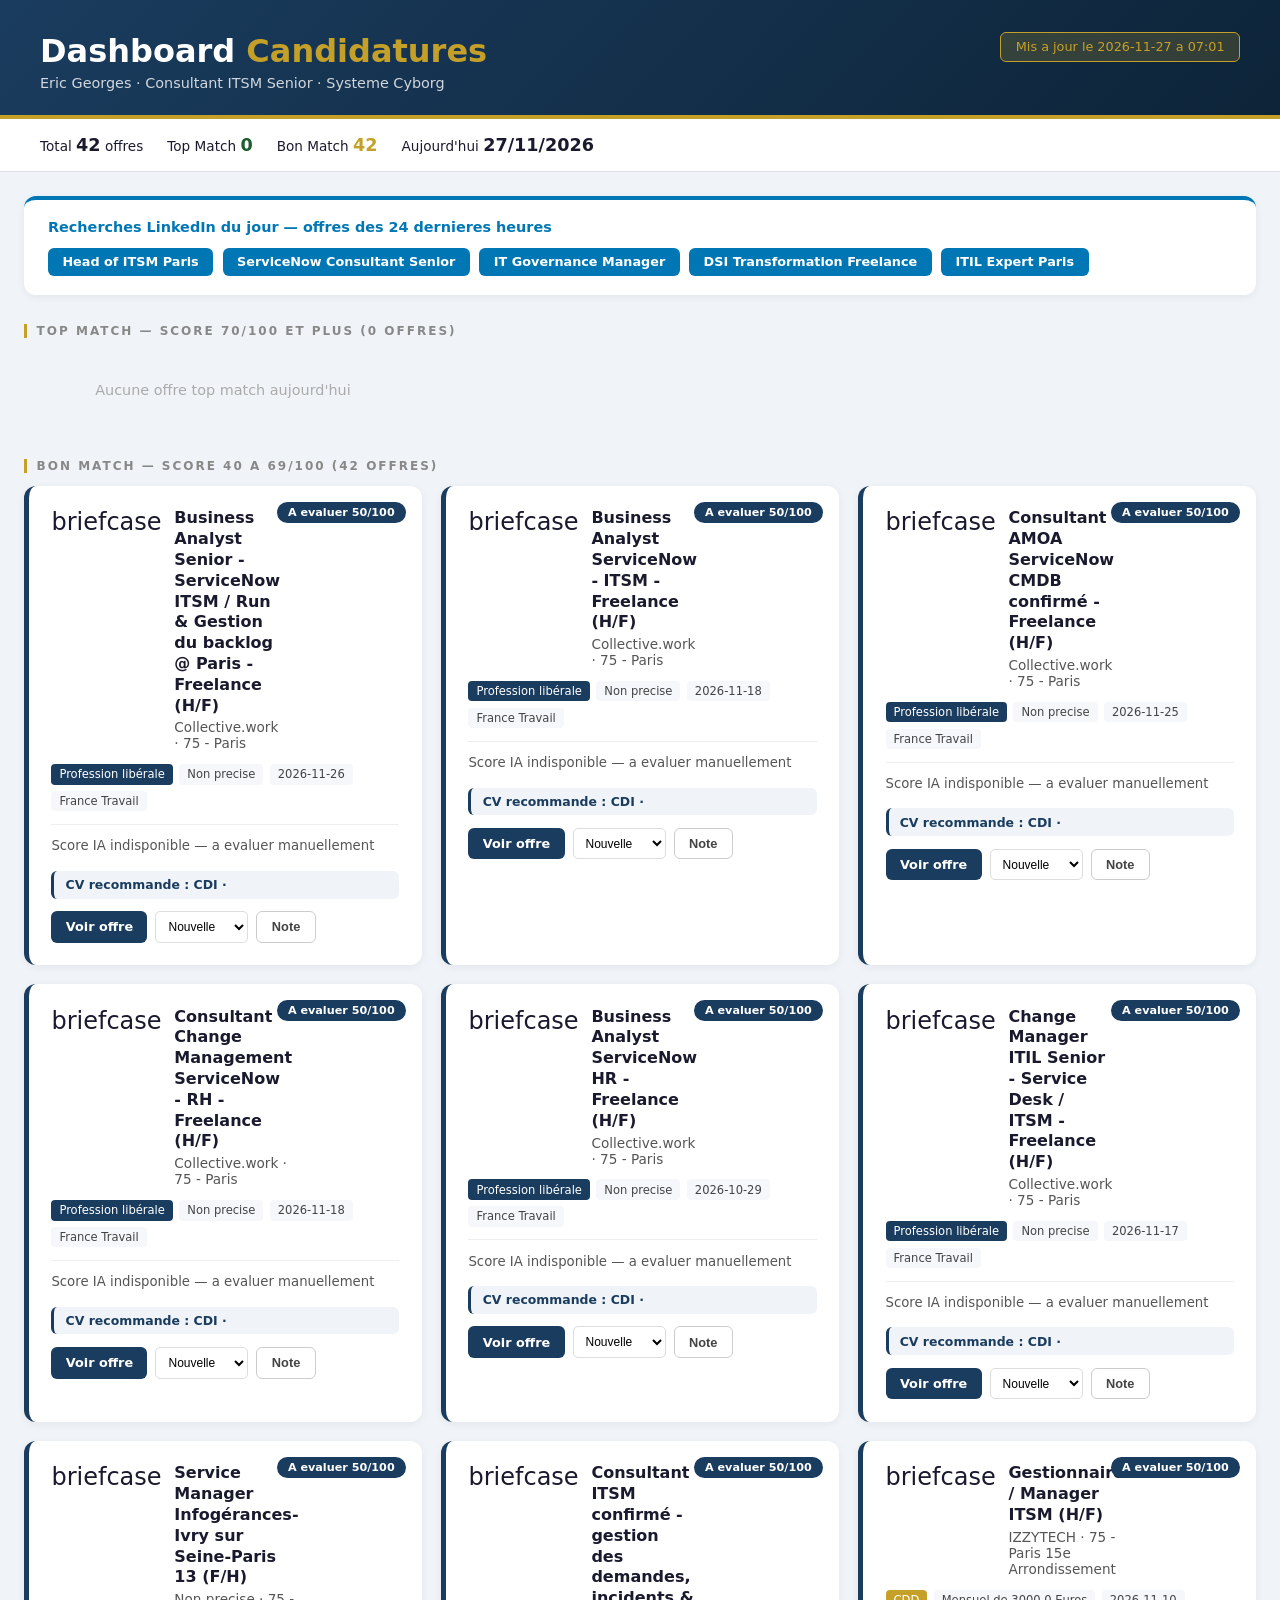
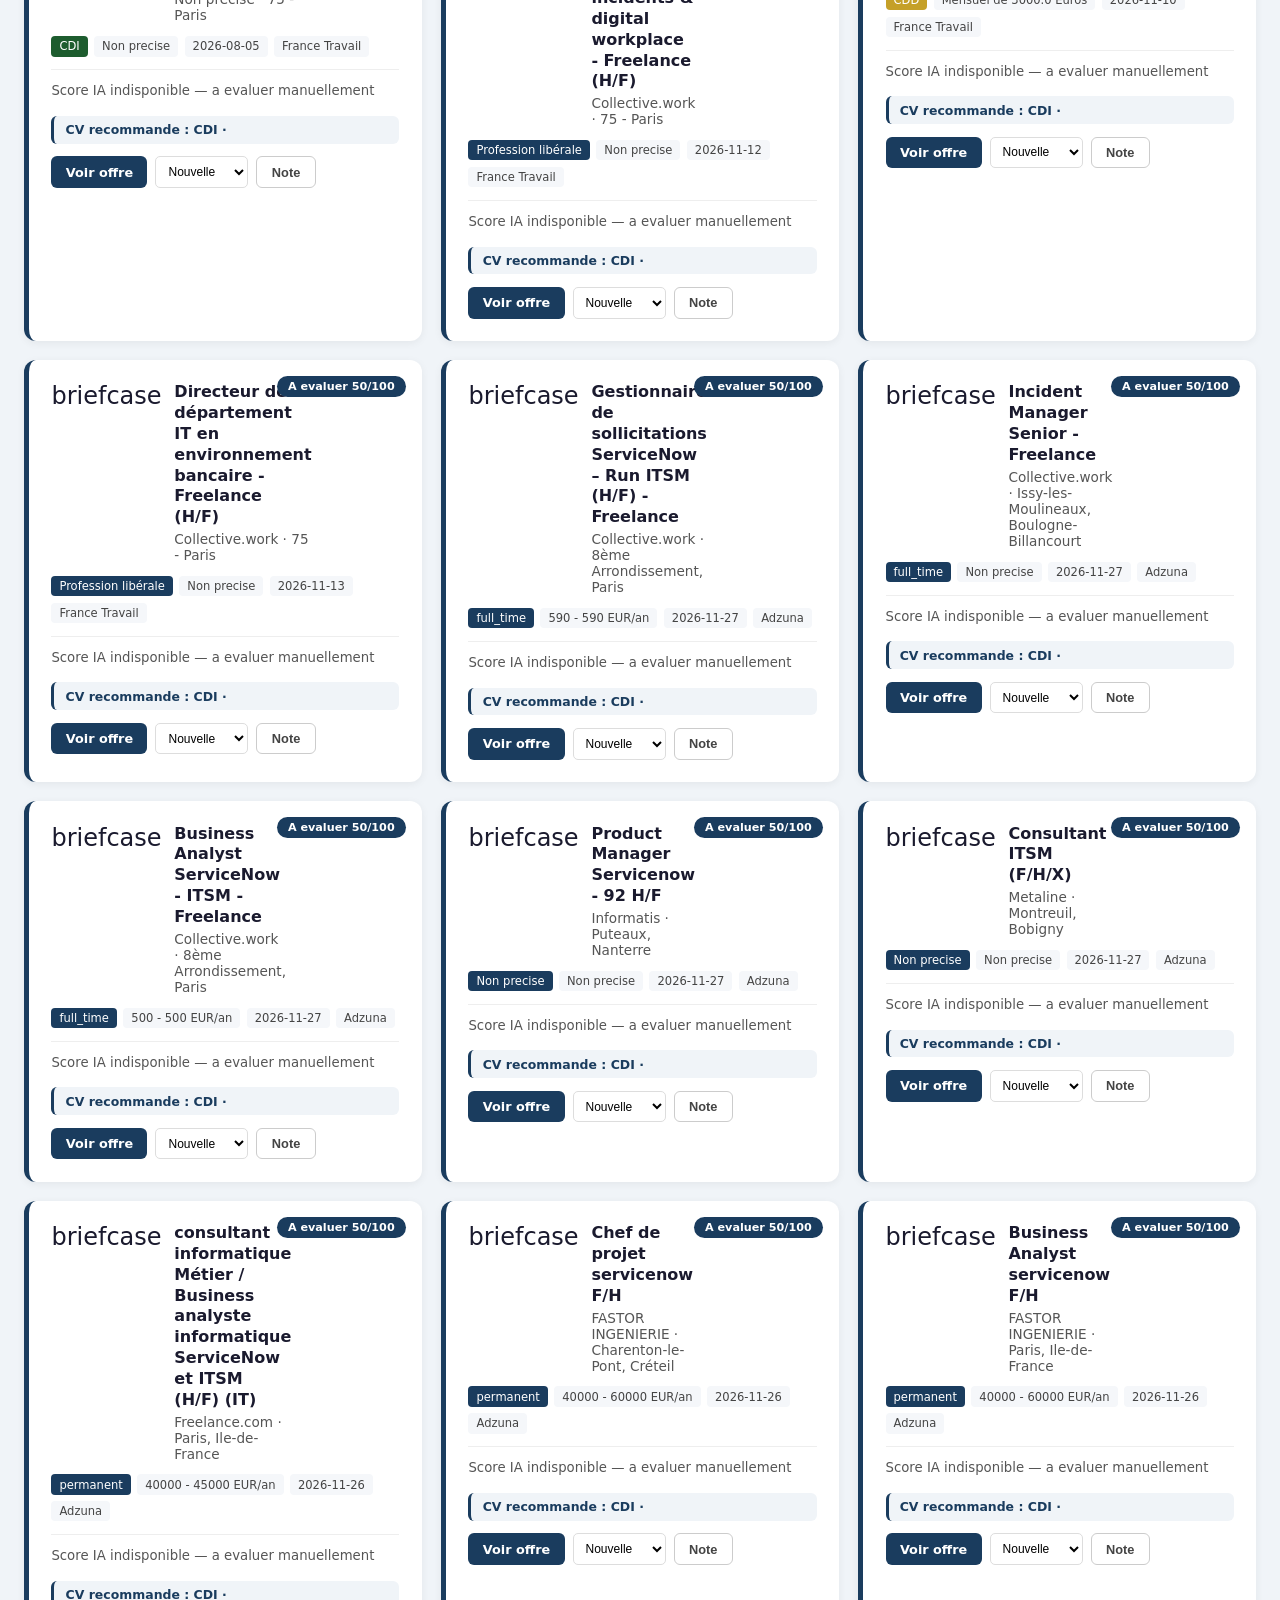
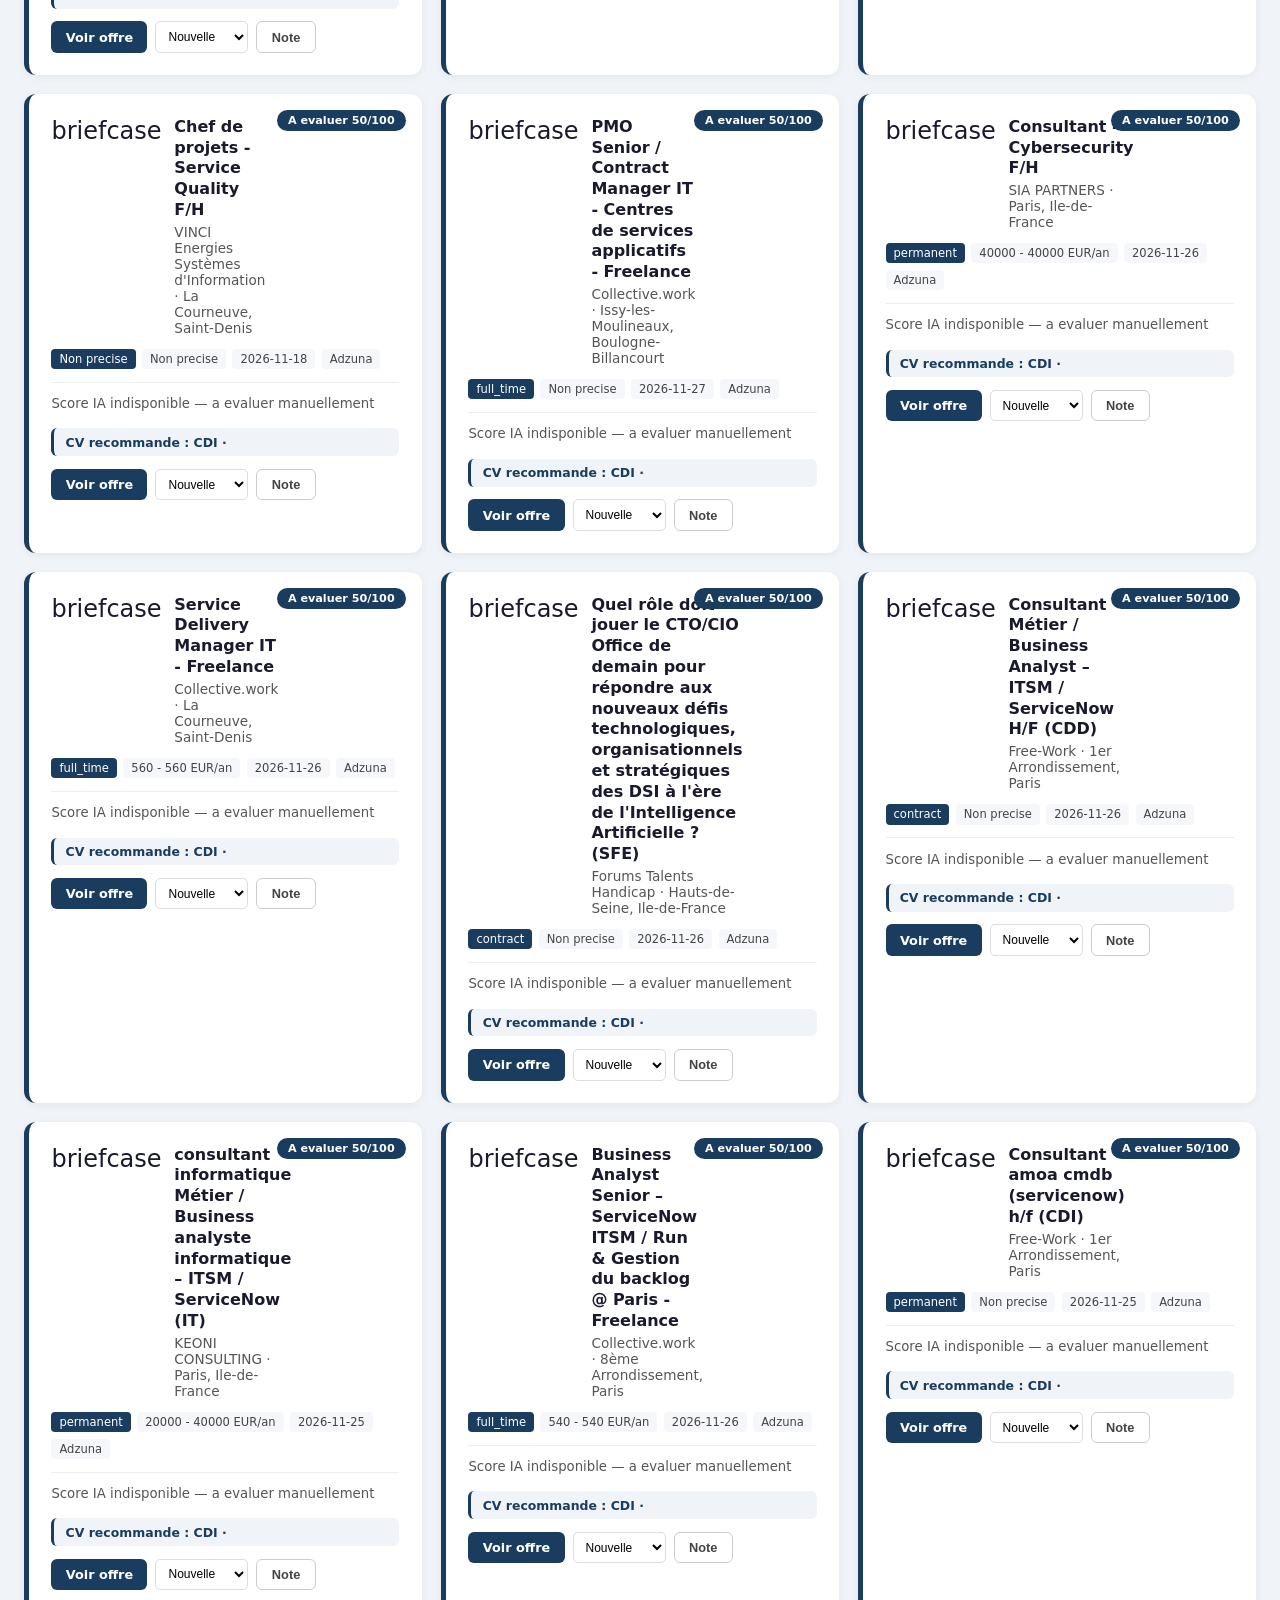
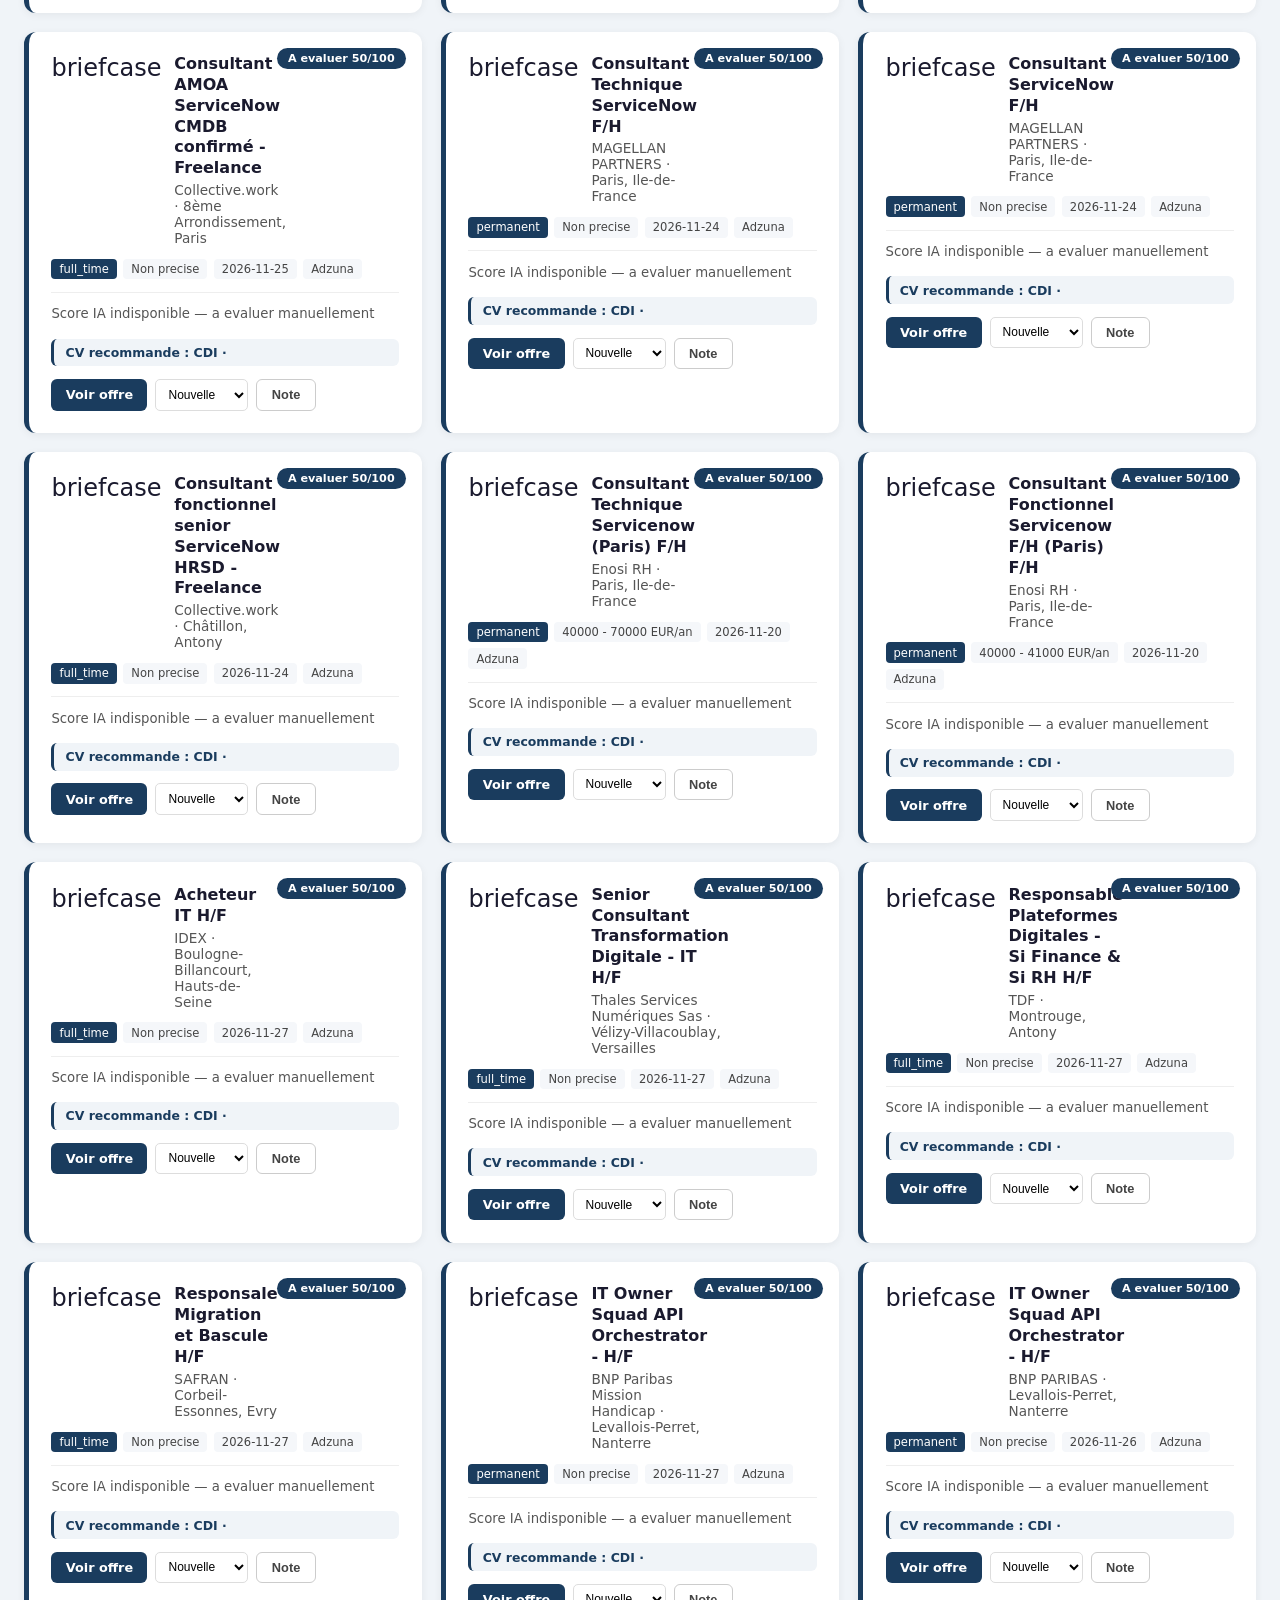
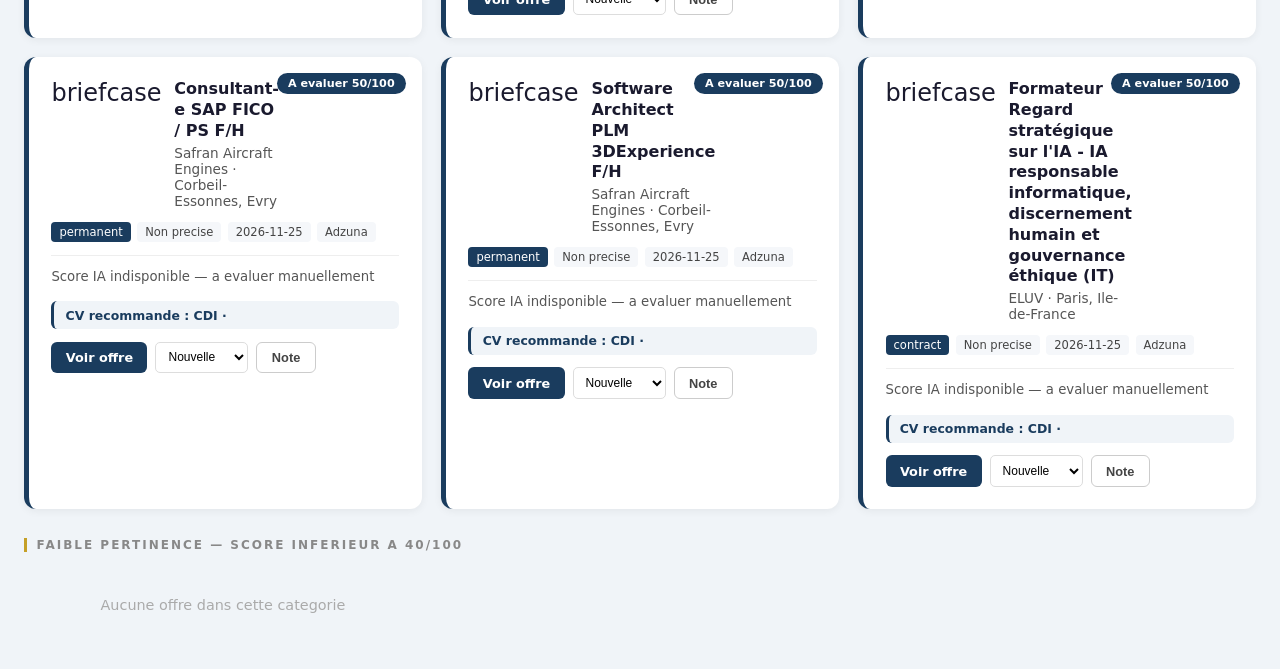
==== commit a509924b: "deploy: be750c2e9a7139e9fb1fdb0adfd8ae7b43a29e42" ====
--- a/index.html
+++ b/index.html
@@ -47,12 +47,12 @@
 </style>
 </head>
 <body>
-<div class="header"><div class="header-top"><div><h1>Dashboard <span>Candidatures</span></h1><div class="header-sub">Eric Georges · Consultant ITSM Senior · Systeme Cyborg</div></div><div class="date-badge">Mis a jour le 2026-11-26 a 16:07</div></div></div>
-<div class="stats"><div class="stat">Total <strong>44</strong> offres</div><div class="stat">Top Match <strong style="color:#1D5C2E">0</strong></div><div class="stat">Bon Match <strong style="color:#C5A028">44</strong></div><div class="stat">Aujourd'hui <strong>26/11/2026</strong></div></div>
+<div class="header"><div class="header-top"><div><h1>Dashboard <span>Candidatures</span></h1><div class="header-sub">Eric Georges · Consultant ITSM Senior · Systeme Cyborg</div></div><div class="date-badge">Mis a jour le 2026-11-27 a 07:01</div></div></div>
+<div class="stats"><div class="stat">Total <strong>42</strong> offres</div><div class="stat">Top Match <strong style="color:#1D5C2E">0</strong></div><div class="stat">Bon Match <strong style="color:#C5A028">42</strong></div><div class="stat">Aujourd'hui <strong>27/11/2026</strong></div></div>
 <main>
 <div class="linkedin-section"><h3>Recherches LinkedIn du jour — offres des 24 dernieres heures</h3><div class="linkedin-links"><a class="linkedin-link" href="https://www.linkedin.com/jobs/search/?keywords=head+of+ITSM+paris&location=Paris&f_TPR=r86400" target="_blank">Head of ITSM Paris</a><a class="linkedin-link" href="https://www.linkedin.com/jobs/search/?keywords=servicenow+consultant+senior+paris&location=Paris&f_TPR=r86400" target="_blank">ServiceNow Consultant Senior</a><a class="linkedin-link" href="https://www.linkedin.com/jobs/search/?keywords=IT+governance+manager+paris&location=Paris&f_TPR=r86400" target="_blank">IT Governance Manager</a><a class="linkedin-link" href="https://www.linkedin.com/jobs/search/?keywords=DSI+transformation+freelance+paris&location=Paris&f_TPR=r86400" target="_blank">DSI Transformation Freelance</a><a class="linkedin-link" href="https://www.linkedin.com/jobs/search/?keywords=ITIL+expert+paris&location=Paris&f_TPR=r86400" target="_blank">ITIL Expert Paris</a></div></div>
 <div class="section-label">Top Match — Score 70/100 et plus (0 offres)</div><div class="grid"><div class="empty">Aucune offre top match aujourd'hui</div></div>
-<div class="section-label">Bon Match — Score 40 a 69/100 (44 offres)</div><div class="grid"><div class="card" style="border-left-color:#1A3C5E"><div class="score-badge" style="background:#1A3C5E">A evaluer 50/100</div><div class="card-header"><div class="card-icon">briefcase</div><div><div class="card-title">Business Analyst Senior - ServiceNow ITSM / Run & Gestion du backlog @ Paris - Freelance (H/F)</div><div class="card-company">Collective.work · 75 - Paris</div></div></div><div class="card-meta"><span class="tag" style="background:#1A3C5E;color:white">Profession libérale</span><span class="tag">Non precise</span><span class="tag">2026-11-26</span><span class="tag">France Travail</span></div><div class="card-body">Score IA indisponible — a evaluer manuellement</div><div class="card-cv" style="border-left:3px solid #1A3C5E">CV recommande : CDI · </div><div class="card-actions"><a class="btn btn-primary" href="https://candidat.francetravail.fr/offres/recherche/detail/9210016" target="_blank">Voir offre</a><select class="status-select" onchange="updateStatus('9210016', this.value)"><option value="new">Nouvelle</option><option value="active">A postuler</option><option value="applied">Envoyee</option><option value="network">Reseau</option><option value="rejected">Refusee</option></select><button class="btn btn-outline" onclick="toggleNote('9210016')">Note</button></div><textarea class="notes-area" id="notes9210016" onchange="saveNote('9210016', this.value)" placeholder="Vos notes..."></textarea></div><div class="card" style="border-left-color:#1A3C5E"><div class="score-badge" style="background:#1A3C5E">A evaluer 50/100</div><div class="card-header"><div class="card-icon">briefcase</div><div><div class="card-title">Business Analyst ServiceNow - ITSM - Freelance (H/F)</div><div class="card-company">Collective.work · 75 - Paris</div></div></div><div class="card-meta"><span class="tag" style="background:#1A3C5E;color:white">Profession libérale</span><span class="tag">Non precise</span><span class="tag">2026-11-18</span><span class="tag">France Travail</span></div><div class="card-body">Score IA indisponible — a evaluer manuellement</div><div class="card-cv" style="border-left:3px solid #1A3C5E">CV recommande : CDI · </div><div class="card-actions"><a class="btn btn-primary" href="https://candidat.francetravail.fr/offres/recherche/detail/8951730" target="_blank">Voir offre</a><select class="status-select" onchange="updateStatus('8951730', this.value)"><option value="new">Nouvelle</option><option value="active">A postuler</option><option value="applied">Envoyee</option><option value="network">Reseau</option><option value="rejected">Refusee</option></select><button class="btn btn-outline" onclick="toggleNote('8951730')">Note</button></div><textarea class="notes-area" id="notes8951730" onchange="saveNote('8951730', this.value)" placeholder="Vos notes..."></textarea></div><div class="card" style="border-left-color:#1A3C5E"><div class="score-badge" style="background:#1A3C5E">A evaluer 50/100</div><div class="card-header"><div class="card-icon">briefcase</div><div><div class="card-title">Consultant AMOA ServiceNow CMDB confirmé - Freelance (H/F)</div><div class="card-company">Collective.work · 75 - Paris</div></div></div><div class="card-meta"><span class="tag" style="background:#1A3C5E;color:white">Profession libérale</span><span class="tag">Non precise</span><span class="tag">2026-11-25</span><span class="tag">France Travail</span></div><div class="card-body">Score IA indisponible — a evaluer manuellement</div><div class="card-cv" style="border-left:3px solid #1A3C5E">CV recommande : CDI · </div><div class="card-actions"><a class="btn btn-primary" href="https://candidat.francetravail.fr/offres/recherche/detail/9176006" target="_blank">Voir offre</a><select class="status-select" onchange="updateStatus('9176006', this.value)"><option value="new">Nouvelle</option><option value="active">A postuler</option><option value="applied">Envoyee</option><option value="network">Reseau</option><option value="rejected">Refusee</option></select><button class="btn btn-outline" onclick="toggleNote('9176006')">Note</button></div><textarea class="notes-area" id="notes9176006" onchange="saveNote('9176006', this.value)" placeholder="Vos notes..."></textarea></div><div class="card" style="border-left-color:#1A3C5E"><div class="score-badge" style="background:#1A3C5E">A evaluer 50/100</div><div class="card-header"><div class="card-icon">briefcase</div><div><div class="card-title">Consultant Change Management ServiceNow - RH - Freelance (H/F)</div><div class="card-company">Collective.work · 75 - Paris</div></div></div><div class="card-meta"><span class="tag" style="background:#1A3C5E;color:white">Profession libérale</span><span class="tag">Non precise</span><span class="tag">2026-11-18</span><span class="tag">France Travail</span></div><div class="card-body">Score IA indisponible — a evaluer manuellement</div><div class="card-cv" style="border-left:3px solid #1A3C5E">CV recommande : CDI · </div><div class="card-actions"><a class="btn btn-primary" href="https://candidat.francetravail.fr/offres/recherche/detail/8951560" target="_blank">Voir offre</a><select class="status-select" onchange="updateStatus('8951560', this.value)"><option value="new">Nouvelle</option><option value="active">A postuler</option><option value="applied">Envoyee</option><option value="network">Reseau</option><option value="rejected">Refusee</option></select><button class="btn btn-outline" onclick="toggleNote('8951560')">Note</button></div><textarea class="notes-area" id="notes8951560" onchange="saveNote('8951560', this.value)" placeholder="Vos notes..."></textarea></div><div class="card" style="border-left-color:#1A3C5E"><div class="score-badge" style="background:#1A3C5E">A evaluer 50/100</div><div class="card-header"><div class="card-icon">briefcase</div><div><div class="card-title">Business Analyst ServiceNow HR - Freelance (H/F)</div><div class="card-company">Collective.work · 75 - Paris</div></div></div><div class="card-meta"><span class="tag" style="background:#1A3C5E;color:white">Profession libérale</span><span class="tag">Non precise</span><span class="tag">2026-10-29</span><span class="tag">France Travail</span></div><div class="card-body">Score IA indisponible — a evaluer manuellement</div><div class="card-cv" style="border-left:3px solid #1A3C5E">CV recommande : CDI · </div><div class="card-actions"><a class="btn btn-primary" href="https://candidat.francetravail.fr/offres/recherche/detail/8394681" target="_blank">Voir offre</a><select class="status-select" onchange="updateStatus('8394681', this.value)"><option value="new">Nouvelle</option><option value="active">A postuler</option><option value="applied">Envoyee</option><option value="network">Reseau</option><option value="rejected">Refusee</option></select><button class="btn btn-outline" onclick="toggleNote('8394681')">Note</button></div><textarea class="notes-area" id="notes8394681" onchange="saveNote('8394681', this.value)" placeholder="Vos notes..."></textarea></div><div class="card" style="border-left-color:#1A3C5E"><div class="score-badge" style="background:#1A3C5E">A evaluer 50/100</div><div class="card-header"><div class="card-icon">briefcase</div><div><div class="card-title">Change Manager ITIL Senior - Service Desk / ITSM - Freelance (H/F)</div><div class="card-company">Collective.work · 75 - Paris</div></div></div><div class="card-meta"><span class="tag" style="background:#1A3C5E;color:white">Profession libérale</span><span class="tag">Non precise</span><span class="tag">2026-11-17</span><span class="tag">France Travail</span></div><div class="card-body">Score IA indisponible — a evaluer manuellement</div><div class="card-cv" style="border-left:3px solid #1A3C5E">CV recommande : CDI · </div><div class="card-actions"><a class="btn btn-primary" href="https://candidat.francetravail.fr/offres/recherche/detail/8915889" target="_blank">Voir offre</a><select class="status-select" onchange="updateStatus('8915889', this.value)"><option value="new">Nouvelle</option><option value="active">A postuler</option><option value="applied">Envoyee</option><option value="network">Reseau</option><option value="rejected">Refusee</option></select><button class="btn btn-outline" onclick="toggleNote('8915889')">Note</button></div><textarea class="notes-area" id="notes8915889" onchange="saveNote('8915889', this.value)" placeholder="Vos notes..."></textarea></div><div class="card" style="border-left-color:#1A3C5E"><div class="score-badge" style="background:#1A3C5E">A evaluer 50/100</div><div class="card-header"><div class="card-icon">briefcase</div><div><div class="card-title">Service Manager Infogérances-Ivry sur Seine-Paris 13 (F/H)</div><div class="card-company">Non precise · 75 - Paris</div></div></div><div class="card-meta"><span class="tag" style="background:#1D5C2E;color:white">CDI</span><span class="tag">Non precise</span><span class="tag">2026-08-05</span><span class="tag">France Travail</span></div><div class="card-body">Score IA indisponible — a evaluer manuellement</div><div class="card-cv" style="border-left:3px solid #1A3C5E">CV recommande : CDI · </div><div class="card-actions"><a class="btn btn-primary" href="https://candidat.francetravail.fr/offres/recherche/detail/5704049" target="_blank">Voir offre</a><select class="status-select" onchange="updateStatus('5704049', this.value)"><option value="new">Nouvelle</option><option value="active">A postuler</option><option value="applied">Envoyee</option><option value="network">Reseau</option><option value="rejected">Refusee</option></select><button class="btn btn-outline" onclick="toggleNote('5704049')">Note</button></div><textarea class="notes-area" id="notes5704049" onchange="saveNote('5704049', this.value)" placeholder="Vos notes..."></textarea></div><div class="card" style="border-left-color:#1A3C5E"><div class="score-badge" style="background:#1A3C5E">A evaluer 50/100</div><div class="card-header"><div class="card-icon">briefcase</div><div><div class="card-title">Consultant ITSM confirmé - gestion des demandes, incidents & digital workplace - Freelance (H/F)</div><div class="card-company">Collective.work · 75 - Paris</div></div></div><div class="card-meta"><span class="tag" style="background:#1A3C5E;color:white">Profession libérale</span><span class="tag">Non precise</span><span class="tag">2026-11-12</span><span class="tag">France Travail</span></div><div class="card-body">Score IA indisponible — a evaluer manuellement</div><div class="card-cv" style="border-left:3px solid #1A3C5E">CV recommande : CDI · </div><div class="card-actions"><a class="btn btn-primary" href="https://candidat.francetravail.fr/offres/recherche/detail/8762454" target="_blank">Voir offre</a><select class="status-select" onchange="updateStatus('8762454', this.value)"><option value="new">Nouvelle</option><option value="active">A postuler</option><option value="applied">Envoyee</option><option value="network">Reseau</option><option value="rejected">Refusee</option></select><button class="btn btn-outline" onclick="toggleNote('8762454')">Note</button></div><textarea class="notes-area" id="notes8762454" onchange="saveNote('8762454', this.value)" placeholder="Vos notes..."></textarea></div><div class="card" style="border-left-color:#1A3C5E"><div class="score-badge" style="background:#1A3C5E">A evaluer 50/100</div><div class="card-header"><div class="card-icon">briefcase</div><div><div class="card-title">Gestionnaire / Manager ITSM (H/F)</div><div class="card-company">IZZYTECH · 75 - Paris 15e Arrondissement</div></div></div><div class="card-meta"><span class="tag" style="background:#C5A028;color:white">CDD</span><span class="tag">Mensuel de 3000.0 Euros</span><span class="tag">2026-11-10</span><span class="tag">France Travail</span></div><div class="card-body">Score IA indisponible — a evaluer manuellement</div><div class="card-cv" style="border-left:3px solid #1A3C5E">CV recommande : CDI · </div><div class="card-actions"><a class="btn btn-primary" href="https://candidat.francetravail.fr/offres/recherche/detail/216GRDV" target="_blank">Voir offre</a><select class="status-select" onchange="updateStatus('216GRDV', this.value)"><option value="new">Nouvelle</option><option value="active">A postuler</option><option value="applied">Envoyee</option><option value="network">Reseau</option><option value="rejected">Refusee</option></select><button class="btn btn-outline" onclick="toggleNote('216GRDV')">Note</button></div><textarea class="notes-area" id="notes216GRDV" onchange="saveNote('216GRDV', this.value)" placeholder="Vos notes..."></textarea></div><div class="card" style="border-left-color:#1A3C5E"><div class="score-badge" style="background:#1A3C5E">A evaluer 50/100</div><div class="card-header"><div class="card-icon">briefcase</div><div><div class="card-title">Directeur de département IT en environnement bancaire - Freelance (H/F)</div><div class="card-company">Collective.work · 75 - Paris</div></div></div><div class="card-meta"><span class="tag" style="background:#1A3C5E;color:white">Profession libérale</span><span class="tag">Non precise</span><span class="tag">2026-11-13</span><span class="tag">France Travail</span></div><div class="card-body">Score IA indisponible — a evaluer manuellement</div><div class="card-cv" style="border-left:3px solid #1A3C5E">CV recommande : CDI · </div><div class="card-actions"><a class="btn btn-primary" href="https://candidat.francetravail.fr/offres/recherche/detail/8797809" target="_blank">Voir offre</a><select class="status-select" onchange="updateStatus('8797809', this.value)"><option value="new">Nouvelle</option><option value="active">A postuler</option><option value="applied">Envoyee</option><option value="network">Reseau</option><option value="rejected">Refusee</option></select><button class="btn btn-outline" onclick="toggleNote('8797809')">Note</button></div><textarea class="notes-area" id="notes8797809" onchange="saveNote('8797809', this.value)" placeholder="Vos notes..."></textarea></div><div class="card" style="border-left-color:#1A3C5E"><div class="score-badge" style="background:#1A3C5E">A evaluer 50/100</div><div class="card-header"><div class="card-icon">briefcase</div><div><div class="card-title">Chef de projet servicenow F/H</div><div class="card-company">FASTOR INGENIERIE · Charenton-le-Pont, Créteil</div></div></div><div class="card-meta"><span class="tag" style="background:#1A3C5E;color:white">permanent</span><span class="tag">40000 - 60000 EUR/an</span><span class="tag">2026-11-26</span><span class="tag">Adzuna</span></div><div class="card-body">Score IA indisponible — a evaluer manuellement</div><div class="card-cv" style="border-left:3px solid #1A3C5E">CV recommande : CDI · </div><div class="card-actions"><a class="btn btn-primary" href="https://www.adzuna.fr/details/5979667257?utm_medium=api&utm_source=99a97ab7" target="_blank">Voir offre</a><select class="status-select" onchange="updateStatus('adzuna_5979667257', this.value)"><option value="new">Nouvelle</option><option value="active">A postuler</option><option value="applied">Envoyee</option><option value="network">Reseau</option><option value="rejected">Refusee</option></select><button class="btn btn-outline" onclick="toggleNote('adzuna_5979667257')">Note</button></div><textarea class="notes-area" id="notesadzuna_5979667257" onchange="saveNote('adzuna_5979667257', this.value)" placeholder="Vos notes..."></textarea></div><div class="card" style="border-left-color:#1A3C5E"><div class="score-badge" style="background:#1A3C5E">A evaluer 50/100</div><div class="card-header"><div class="card-icon">briefcase</div><div><div class="card-title">Incident Manager Senior – Production IT - Freelance</div><div class="card-company">Collective.work · 8ème Arrondissement, Paris</div></div></div><div class="card-meta"><span class="tag" style="background:#1A3C5E;color:white">full_time</span><span class="tag">560 - 560 EUR/an</span><span class="tag">2026-11-26</span><span class="tag">Adzuna</span></div><div class="card-body">Score IA indisponible — a evaluer manuellement</div><div class="card-cv" style="border-left:3px solid #1A3C5E">CV recommande : CDI · </div><div class="card-actions"><a class="btn btn-primary" href="https://www.adzuna.fr/details/5979057759?utm_medium=api&utm_source=99a97ab7" target="_blank">Voir offre</a><select class="status-select" onchange="updateStatus('adzuna_5979057759', this.value)"><option value="new">Nouvelle</option><option value="active">A postuler</option><option value="applied">Envoyee</option><option value="network">Reseau</option><option value="rejected">Refusee</option></select><button class="btn btn-outline" onclick="toggleNote('adzuna_5979057759')">Note</button></div><textarea class="notes-area" id="notesadzuna_5979057759" onchange="saveNote('adzuna_5979057759', this.value)" placeholder="Vos notes..."></textarea></div><div class="card" style="border-left-color:#1A3C5E"><div class="score-badge" style="background:#1A3C5E">A evaluer 50/100</div><div class="card-header"><div class="card-icon">briefcase</div><div><div class="card-title">Business Analyst Senior – ServiceNow ITSM / Run & Gestion du backlog @ Paris - Freelance</div><div class="card-company">Collective.work · 8ème Arrondissement, Paris</div></div></div><div class="card-meta"><span class="tag" style="background:#1A3C5E;color:white">full_time</span><span class="tag">540 - 540 EUR/an</span><span class="tag">2026-11-26</span><span class="tag">Adzuna</span></div><div class="card-body">Score IA indisponible — a evaluer manuellement</div><div class="card-cv" style="border-left:3px solid #1A3C5E">CV recommande : CDI · </div><div class="card-actions"><a class="btn btn-primary" href="https://www.adzuna.fr/details/5979057352?utm_medium=api&utm_source=99a97ab7" target="_blank">Voir offre</a><select class="status-select" onchange="updateStatus('adzuna_5979057352', this.value)"><option value="new">Nouvelle</option><option value="active">A postuler</option><option value="applied">Envoyee</option><option value="network">Reseau</option><option value="rejected">Refusee</option></select><button class="btn btn-outline" onclick="toggleNote('adzuna_5979057352')">Note</button></div><textarea class="notes-area" id="notesadzuna_5979057352" onchange="saveNote('adzuna_5979057352', this.value)" placeholder="Vos notes..."></textarea></div><div class="card" style="border-left-color:#1A3C5E"><div class="score-badge" style="background:#1A3C5E">A evaluer 50/100</div><div class="card-header"><div class="card-icon">briefcase</div><div><div class="card-title">Expert(e) Observabilité - Dynatrace - Île-de-France</div><div class="card-company">Forums Talents Handicap · Hauts-de-Seine, Ile-de-France</div></div></div><div class="card-meta"><span class="tag" style="background:#1A3C5E;color:white">permanent</span><span class="tag">Non precise</span><span class="tag">2026-11-26</span><span class="tag">Adzuna</span></div><div class="card-body">Score IA indisponible — a evaluer manuellement</div><div class="card-cv" style="border-left:3px solid #1A3C5E">CV recommande : CDI · </div><div class="card-actions"><a class="btn btn-primary" href="https://www.adzuna.fr/details/5978991163?utm_medium=api&utm_source=99a97ab7" target="_blank">Voir offre</a><select class="status-select" onchange="updateStatus('adzuna_5978991163', this.value)"><option value="new">Nouvelle</option><option value="active">A postuler</option><option value="applied">Envoyee</option><option value="network">Reseau</option><option value="rejected">Refusee</option></select><button class="btn btn-outline" onclick="toggleNote('adzuna_5978991163')">Note</button></div><textarea class="notes-area" id="notesadzuna_5978991163" onchange="saveNote('adzuna_5978991163', this.value)" placeholder="Vos notes..."></textarea></div><div class="card" style="border-left-color:#1A3C5E"><div class="score-badge" style="background:#1A3C5E">A evaluer 50/100</div><div class="card-header"><div class="card-icon">briefcase</div><div><div class="card-title">Technical Leader - ServiceNow - Business Line Solutions & Expertises - Ile de france</div><div class="card-company">Forums Talents Handicap · Hauts-de-Seine, Ile-de-France</div></div></div><div class="card-meta"><span class="tag" style="background:#1A3C5E;color:white">permanent</span><span class="tag">Non precise</span><span class="tag">2026-11-26</span><span class="tag">Adzuna</span></div><div class="card-body">Score IA indisponible — a evaluer manuellement</div><div class="card-cv" style="border-left:3px solid #1A3C5E">CV recommande : CDI · </div><div class="card-actions"><a class="btn btn-primary" href="https://www.adzuna.fr/details/5978990957?utm_medium=api&utm_source=99a97ab7" target="_blank">Voir offre</a><select class="status-select" onchange="updateStatus('adzuna_5978990957', this.value)"><option value="new">Nouvelle</option><option value="active">A postuler</option><option value="applied">Envoyee</option><option value="network">Reseau</option><option value="rejected">Refusee</option></select><button class="btn btn-outline" onclick="toggleNote('adzuna_5978990957')">Note</button></div><textarea class="notes-area" id="notesadzuna_5978990957" onchange="saveNote('adzuna_5978990957', this.value)" placeholder="Vos notes..."></textarea></div><div class="card" style="border-left-color:#1A3C5E"><div class="score-badge" style="background:#1A3C5E">A evaluer 50/100</div><div class="card-header"><div class="card-icon">briefcase</div><div><div class="card-title">Business Analyst - ServiceNow - Business Line Solutions & Expertises - Ile de france</div><div class="card-company">Forums Talents Handicap · Hauts-de-Seine, Ile-de-France</div></div></div><div class="card-meta"><span class="tag" style="background:#1A3C5E;color:white">permanent</span><span class="tag">Non precise</span><span class="tag">2026-11-26</span><span class="tag">Adzuna</span></div><div class="card-body">Score IA indisponible — a evaluer manuellement</div><div class="card-cv" style="border-left:3px solid #1A3C5E">CV recommande : CDI · </div><div class="card-actions"><a class="btn btn-primary" href="https://www.adzuna.fr/details/5978990889?utm_medium=api&utm_source=99a97ab7" target="_blank">Voir offre</a><select class="status-select" onchange="updateStatus('adzuna_5978990889', this.value)"><option value="new">Nouvelle</option><option value="active">A postuler</option><option value="applied">Envoyee</option><option value="network">Reseau</option><option value="rejected">Refusee</option></select><button class="btn btn-outline" onclick="toggleNote('adzuna_5978990889')">Note</button></div><textarea class="notes-area" id="notesadzuna_5978990889" onchange="saveNote('adzuna_5978990889', this.value)" placeholder="Vos notes..."></textarea></div><div class="card" style="border-left-color:#1A3C5E"><div class="score-badge" style="background:#1A3C5E">A evaluer 50/100</div><div class="card-header"><div class="card-icon">briefcase</div><div><div class="card-title">Consultant Métier / Business Analyst – ITSM / ServiceNow H/F (CDD)</div><div class="card-company">Free-Work · 1er Arrondissement, Paris</div></div></div><div class="card-meta"><span class="tag" style="background:#1A3C5E;color:white">contract</span><span class="tag">Non precise</span><span class="tag">2026-11-26</span><span class="tag">Adzuna</span></div><div class="card-body">Score IA indisponible — a evaluer manuellement</div><div class="card-cv" style="border-left:3px solid #1A3C5E">CV recommande : CDI · </div><div class="card-actions"><a class="btn btn-primary" href="https://www.adzuna.fr/details/5978873674?utm_medium=api&utm_source=99a97ab7" target="_blank">Voir offre</a><select class="status-select" onchange="updateStatus('adzuna_5978873674', this.value)"><option value="new">Nouvelle</option><option value="active">A postuler</option><option value="applied">Envoyee</option><option value="network">Reseau</option><option value="rejected">Refusee</option></select><button class="btn btn-outline" onclick="toggleNote('adzuna_5978873674')">Note</button></div><textarea class="notes-area" id="notesadzuna_5978873674" onchange="saveNote('adzuna_5978873674', this.value)" placeholder="Vos notes..."></textarea></div><div class="card" style="border-left-color:#1A3C5E"><div class="score-badge" style="background:#1A3C5E">A evaluer 50/100</div><div class="card-header"><div class="card-icon">briefcase</div><div><div class="card-title">Chef de projets - Service Quality F/H</div><div class="card-company">VINCI Energies Systèmes d'Information · La Courneuve, Saint-Denis</div></div></div><div class="card-meta"><span class="tag" style="background:#1A3C5E;color:white">Non precise</span><span class="tag">Non precise</span><span class="tag">2026-11-18</span><span class="tag">Adzuna</span></div><div class="card-body">Score IA indisponible — a evaluer manuellement</div><div class="card-cv" style="border-left:3px solid #1A3C5E">CV recommande : CDI · </div><div class="card-actions"><a class="btn btn-primary" href="https://www.adzuna.fr/details/5969944587?utm_medium=api&utm_source=99a97ab7" target="_blank">Voir offre</a><select class="status-select" onchange="updateStatus('adzuna_5969944587', this.value)"><option value="new">Nouvelle</option><option value="active">A postuler</option><option value="applied">Envoyee</option><option value="network">Reseau</option><option value="rejected">Refusee</option></select><button class="btn btn-outline" onclick="toggleNote('adzuna_5969944587')">Note</button></div><textarea class="notes-area" id="notesadzuna_5969944587" onchange="saveNote('adzuna_5969944587', this.value)" placeholder="Vos notes..."></textarea></div><div class="card" style="border-left-color:#1A3C5E"><div class="score-badge" style="background:#1A3C5E">A evaluer 50/100</div><div class="card-header"><div class="card-icon">briefcase</div><div><div class="card-title">Pmo - Transformation IT - 92 H/F</div><div class="card-company">Informatis · Hauts-de-Seine, Ile-de-France</div></div></div><div class="card-meta"><span class="tag" style="background:#1A3C5E;color:white">Non precise</span><span class="tag">Non precise</span><span class="tag">2026-08-13</span><span class="tag">Adzuna</span></div><div class="card-body">Score IA indisponible — a evaluer manuellement</div><div class="card-cv" style="border-left:3px solid #1A3C5E">CV recommande : CDI · </div><div class="card-actions"><a class="btn btn-primary" href="https://www.adzuna.fr/land/ad/5839124152?se=Vhh2hbPp8RGmY_K5w5BrLA&utm_medium=api&utm_source=99a97ab7&v=44E317C0CF2D2ACB8B7053C17E67B51B70A339E3" target="_blank">Voir offre</a><select class="status-select" onchange="updateStatus('adzuna_5839124152', this.value)"><option value="new">Nouvelle</option><option value="active">A postuler</option><option value="applied">Envoyee</option><option value="network">Reseau</option><option value="rejected">Refusee</option></select><button class="btn btn-outline" onclick="toggleNote('adzuna_5839124152')">Note</button></div><textarea class="notes-area" id="notesadzuna_5839124152" onchange="saveNote('adzuna_5839124152', this.value)" placeholder="Vos notes..."></textarea></div><div class="card" style="border-left-color:#1A3C5E"><div class="score-badge" style="background:#1A3C5E">A evaluer 50/100</div><div class="card-header"><div class="card-icon">briefcase</div><div><div class="card-title">Consultant - Cybersecurity F/H</div><div class="card-company">SIA PARTNERS · Paris, Ile-de-France</div></div></div><div class="card-meta"><span class="tag" style="background:#1A3C5E;color:white">permanent</span><span class="tag">40000 - 40000 EUR/an</span><span class="tag">2026-11-26</span><span class="tag">Adzuna</span></div><div class="card-body">Score IA indisponible — a evaluer manuellement</div><div class="card-cv" style="border-left:3px solid #1A3C5E">CV recommande : CDI · </div><div class="card-actions"><a class="btn btn-primary" href="https://www.adzuna.fr/details/5979677902?utm_medium=api&utm_source=99a97ab7" target="_blank">Voir offre</a><select class="status-select" onchange="updateStatus('adzuna_5979677902', this.value)"><option value="new">Nouvelle</option><option value="active">A postuler</option><option value="applied">Envoyee</option><option value="network">Reseau</option><option value="rejected">Refusee</option></select><button class="btn btn-outline" onclick="toggleNote('adzuna_5979677902')">Note</button></div><textarea class="notes-area" id="notesadzuna_5979677902" onchange="saveNote('adzuna_5979677902', this.value)" placeholder="Vos notes..."></textarea></div><div class="card" style="border-left-color:#1A3C5E"><div class="score-badge" style="background:#1A3C5E">A evaluer 50/100</div><div class="card-header"><div class="card-icon">briefcase</div><div><div class="card-title">Service Delivery Manager IT - Freelance</div><div class="card-company">Collective.work · La Courneuve, Saint-Denis</div></div></div><div class="card-meta"><span class="tag" style="background:#1A3C5E;color:white">full_time</span><span class="tag">560 - 560 EUR/an</span><span class="tag">2026-11-26</span><span class="tag">Adzuna</span></div><div class="card-body">Score IA indisponible — a evaluer manuellement</div><div class="card-cv" style="border-left:3px solid #1A3C5E">CV recommande : CDI · </div><div class="card-actions"><a class="btn btn-primary" href="https://www.adzuna.fr/details/5979057478?utm_medium=api&utm_source=99a97ab7" target="_blank">Voir offre</a><select class="status-select" onchange="updateStatus('adzuna_5979057478', this.value)"><option value="new">Nouvelle</option><option value="active">A postuler</option><option value="applied">Envoyee</option><option value="network">Reseau</option><option value="rejected">Refusee</option></select><button class="btn btn-outline" onclick="toggleNote('adzuna_5979057478')">Note</button></div><textarea class="notes-area" id="notesadzuna_5979057478" onchange="saveNote('adzuna_5979057478', this.value)" placeholder="Vos notes..."></textarea></div><div class="card" style="border-left-color:#1A3C5E"><div class="score-badge" style="background:#1A3C5E">A evaluer 50/100</div><div class="card-header"><div class="card-icon">briefcase</div><div><div class="card-title">Quel rôle doit jouer le CTO/CIO Office de demain pour répondre aux nouveaux défis technologiques, organisationnels et stratégiques des DSI à l'ère de l'Intelligence Artificielle ? (SFE)</div><div class="card-company">Forums Talents Handicap · Hauts-de-Seine, Ile-de-France</div></div></div><div class="card-meta"><span class="tag" style="background:#1A3C5E;color:white">contract</span><span class="tag">Non precise</span><span class="tag">2026-11-26</span><span class="tag">Adzuna</span></div><div class="card-body">Score IA indisponible — a evaluer manuellement</div><div class="card-cv" style="border-left:3px solid #1A3C5E">CV recommande : CDI · </div><div class="card-actions"><a class="btn btn-primary" href="https://www.adzuna.fr/details/5978991715?utm_medium=api&utm_source=99a97ab7" target="_blank">Voir offre</a><select class="status-select" onchange="updateStatus('adzuna_5978991715', this.value)"><option value="new">Nouvelle</option><option value="active">A postuler</option><option value="applied">Envoyee</option><option value="network">Reseau</option><option value="rejected">Refusee</option></select><button class="btn btn-outline" onclick="toggleNote('adzuna_5978991715')">Note</button></div><textarea class="notes-area" id="notesadzuna_5978991715" onchange="saveNote('adzuna_5978991715', this.value)" placeholder="Vos notes..."></textarea></div><div class="card" style="border-left-color:#1A3C5E"><div class="score-badge" style="background:#1A3C5E">A evaluer 50/100</div><div class="card-header"><div class="card-icon">briefcase</div><div><div class="card-title">consultant informatique Métier / Business analyste informatique – ITSM / ServiceNow (IT)</div><div class="card-company">KEONI CONSULTING · Paris, Ile-de-France</div></div></div><div class="card-meta"><span class="tag" style="background:#1A3C5E;color:white">permanent</span><span class="tag">20000 - 40000 EUR/an</span><span class="tag">2026-11-25</span><span class="tag">Adzuna</span></div><div class="card-body">Score IA indisponible — a evaluer manuellement</div><div class="card-cv" style="border-left:3px solid #1A3C5E">CV recommande : CDI · </div><div class="card-actions"><a class="btn btn-primary" href="https://www.adzuna.fr/details/5978829424?utm_medium=api&utm_source=99a97ab7" target="_blank">Voir offre</a><select class="status-select" onchange="updateStatus('adzuna_5978829424', this.value)"><option value="new">Nouvelle</option><option value="active">A postuler</option><option value="applied">Envoyee</option><option value="network">Reseau</option><option value="rejected">Refusee</option></select><button class="btn btn-outline" onclick="toggleNote('adzuna_5978829424')">Note</button></div><textarea class="notes-area" id="notesadzuna_5978829424" onchange="saveNote('adzuna_5978829424', this.value)" placeholder="Vos notes..."></textarea></div><div class="card" style="border-left-color:#1A3C5E"><div class="score-badge" style="background:#1A3C5E">A evaluer 50/100</div><div class="card-header"><div class="card-icon">briefcase</div><div><div class="card-title">Quel rôle doit jouer le CTO/CIO Office de demain pour répondre aux nouveaux défis technologiques, organisationnels et stratégiques des DSI à l'ère de l'Intelligence Artificielle ? (SFE)</div><div class="card-company">Wavestone · Hauts-de-Seine, Ile-de-France</div></div></div><div class="card-meta"><span class="tag" style="background:#1A3C5E;color:white">Non precise</span><span class="tag">Non precise</span><span class="tag">2026-11-25</span><span class="tag">Adzuna</span></div><div class="card-body">Score IA indisponible — a evaluer manuellement</div><div class="card-cv" style="border-left:3px solid #1A3C5E">CV recommande : CDI · </div><div class="card-actions"><a class="btn btn-primary" href="https://www.adzuna.fr/details/5978348909?utm_medium=api&utm_source=99a97ab7" target="_blank">Voir offre</a><select class="status-select" onchange="updateStatus('adzuna_5978348909', this.value)"><option value="new">Nouvelle</option><option value="active">A postuler</option><option value="applied">Envoyee</option><option value="network">Reseau</option><option value="rejected">Refusee</option></select><button class="btn btn-outline" onclick="toggleNote('adzuna_5978348909')">Note</button></div><textarea class="notes-area" id="notesadzuna_5978348909" onchange="saveNote('adzuna_5978348909', this.value)" placeholder="Vos notes..."></textarea></div><div class="card" style="border-left-color:#1A3C5E"><div class="score-badge" style="background:#1A3C5E">A evaluer 50/100</div><div class="card-header"><div class="card-icon">briefcase</div><div><div class="card-title">Customer Success Manager (F/H)</div><div class="card-company">Exodata · 9ème Arrondissement, Paris</div></div></div><div class="card-meta"><span class="tag" style="background:#1A3C5E;color:white">full_time</span><span class="tag">Non precise</span><span class="tag">2026-11-24</span><span class="tag">Adzuna</span></div><div class="card-body">Score IA indisponible — a evaluer manuellement</div><div class="card-cv" style="border-left:3px solid #1A3C5E">CV recommande : CDI · </div><div class="card-actions"><a class="btn btn-primary" href="https://www.adzuna.fr/details/5977319186?utm_medium=api&utm_source=99a97ab7" target="_blank">Voir offre</a><select class="status-select" onchange="updateStatus('adzuna_5977319186', this.value)"><option value="new">Nouvelle</option><option value="active">A postuler</option><option value="applied">Envoyee</option><option value="network">Reseau</option><option value="rejected">Refusee</option></select><button class="btn btn-outline" onclick="toggleNote('adzuna_5977319186')">Note</button></div><textarea class="notes-area" id="notesadzuna_5977319186" onchange="saveNote('adzuna_5977319186', this.value)" placeholder="Vos notes..."></textarea></div><div class="card" style="border-left-color:#1A3C5E"><div class="score-badge" style="background:#1A3C5E">A evaluer 50/100</div><div class="card-header"><div class="card-icon">briefcase</div><div><div class="card-title">Consultant amoa cmdb (servicenow) h/f (CDI)</div><div class="card-company">Free-Work · 1er Arrondissement, Paris</div></div></div><div class="card-meta"><span class="tag" style="background:#1A3C5E;color:white">permanent</span><span class="tag">Non precise</span><span class="tag">2026-11-25</span><span class="tag">Adzuna</span></div><div class="card-body">Score IA indisponible — a evaluer manuellement</div><div class="card-cv" style="border-left:3px solid #1A3C5E">CV recommande : CDI · </div><div class="card-actions"><a class="btn btn-primary" href="https://www.adzuna.fr/details/5978585397?utm_medium=api&utm_source=99a97ab7" target="_blank">Voir offre</a><select class="status-select" onchange="updateStatus('adzuna_5978585397', this.value)"><option value="new">Nouvelle</option><option value="active">A postuler</option><option value="applied">Envoyee</option><option value="network">Reseau</option><option value="rejected">Refusee</option></select><button class="btn btn-outline" onclick="toggleNote('adzuna_5978585397')">Note</button></div><textarea class="notes-area" id="notesadzuna_5978585397" onchange="saveNote('adzuna_5978585397', this.value)" placeholder="Vos notes..."></textarea></div><div class="card" style="border-left-color:#1A3C5E"><div class="score-badge" style="background:#1A3C5E">A evaluer 50/100</div><div class="card-header"><div class="card-icon">briefcase</div><div><div class="card-title">Consultant AMOA ServiceNow CMDB confirmé - Freelance</div><div class="card-company">Collective.work · 8ème Arrondissement, Paris</div></div></div><div class="card-meta"><span class="tag" style="background:#1A3C5E;color:white">full_time</span><span class="tag">Non precise</span><span class="tag">2026-11-25</span><span class="tag">Adzuna</span></div><div class="card-body">Score IA indisponible — a evaluer manuellement</div><div class="card-cv" style="border-left:3px solid #1A3C5E">CV recommande : CDI · </div><div class="card-actions"><a class="btn btn-primary" href="https://www.adzuna.fr/details/5977818866?utm_medium=api&utm_source=99a97ab7" target="_blank">Voir offre</a><select class="status-select" onchange="updateStatus('adzuna_5977818866', this.value)"><option value="new">Nouvelle</option><option value="active">A postuler</option><option value="applied">Envoyee</option><option value="network">Reseau</option><option value="rejected">Refusee</option></select><button class="btn btn-outline" onclick="toggleNote('adzuna_5977818866')">Note</button></div><textarea class="notes-area" id="notesadzuna_5977818866" onchange="saveNote('adzuna_5977818866', this.value)" placeholder="Vos notes..."></textarea></div><div class="card" style="border-left-color:#1A3C5E"><div class="score-badge" style="background:#1A3C5E">A evaluer 50/100</div><div class="card-header"><div class="card-icon">briefcase</div><div><div class="card-title">Consultant Technique ServiceNow F/H</div><div class="card-company">MAGELLAN PARTNERS · Paris, Ile-de-France</div></div></div><div class="card-meta"><span class="tag" style="background:#1A3C5E;color:white">permanent</span><span class="tag">Non precise</span><span class="tag">2026-11-24</span><span class="tag">Adzuna</span></div><div class="card-body">Score IA indisponible — a evaluer manuellement</div><div class="card-cv" style="border-left:3px solid #1A3C5E">CV recommande : CDI · </div><div class="card-actions"><a class="btn btn-primary" href="https://www.adzuna.fr/details/5977151215?utm_medium=api&utm_source=99a97ab7" target="_blank">Voir offre</a><select class="status-select" onchange="updateStatus('adzuna_5977151215', this.value)"><option value="new">Nouvelle</option><option value="active">A postuler</option><option value="applied">Envoyee</option><option value="network">Reseau</option><option value="rejected">Refusee</option></select><button class="btn btn-outline" onclick="toggleNote('adzuna_5977151215')">Note</button></div><textarea class="notes-area" id="notesadzuna_5977151215" onchange="saveNote('adzuna_5977151215', this.value)" placeholder="Vos notes..."></textarea></div><div class="card" style="border-left-color:#1A3C5E"><div class="score-badge" style="background:#1A3C5E">A evaluer 50/100</div><div class="card-header"><div class="card-icon">briefcase</div><div><div class="card-title">Consultant ServiceNow F/H</div><div class="card-company">MAGELLAN PARTNERS · Paris, Ile-de-France</div></div></div><div class="card-meta"><span class="tag" style="background:#1A3C5E;color:white">permanent</span><span class="tag">Non precise</span><span class="tag">2026-11-24</span><span class="tag">Adzuna</span></div><div class="card-body">Score IA indisponible — a evaluer manuellement</div><div class="card-cv" style="border-left:3px solid #1A3C5E">CV recommande : CDI · </div><div class="card-actions"><a class="btn btn-primary" href="https://www.adzuna.fr/details/5977151227?utm_medium=api&utm_source=99a97ab7" target="_blank">Voir offre</a><select class="status-select" onchange="updateStatus('adzuna_5977151227', this.value)"><option value="new">Nouvelle</option><option value="active">A postuler</option><option value="applied">Envoyee</option><option value="network">Reseau</option><option value="rejected">Refusee</option></select><button class="btn btn-outline" onclick="toggleNote('adzuna_5977151227')">Note</button></div><textarea class="notes-area" id="notesadzuna_5977151227" onchange="saveNote('adzuna_5977151227', this.value)" placeholder="Vos notes..."></textarea></div><div class="card" style="border-left-color:#1A3C5E"><div class="score-badge" style="background:#1A3C5E">A evaluer 50/100</div><div class="card-header"><div class="card-icon">briefcase</div><div><div class="card-title">Consultant fonctionnel senior ServiceNow HRSD - Freelance</div><div class="card-company">Collective.work · Châtillon, Antony</div></div></div><div class="card-meta"><span class="tag" style="background:#1A3C5E;color:white">full_time</span><span class="tag">Non precise</span><span class="tag">2026-11-24</span><span class="tag">Adzuna</span></div><div class="card-body">Score IA indisponible — a evaluer manuellement</div><div class="card-cv" style="border-left:3px solid #1A3C5E">CV recommande : CDI · </div><div class="card-actions"><a class="btn btn-primary" href="https://www.adzuna.fr/details/5976747943?utm_medium=api&utm_source=99a97ab7" target="_blank">Voir offre</a><select class="status-select" onchange="updateStatus('adzuna_5976747943', this.value)"><option value="new">Nouvelle</option><option value="active">A postuler</option><option value="applied">Envoyee</option><option value="network">Reseau</option><option value="rejected">Refusee</option></select><button class="btn btn-outline" onclick="toggleNote('adzuna_5976747943')">Note</button></div><textarea class="notes-area" id="notesadzuna_5976747943" onchange="saveNote('adzuna_5976747943', this.value)" placeholder="Vos notes..."></textarea></div><div class="card" style="border-left-color:#1A3C5E"><div class="score-badge" style="background:#1A3C5E">A evaluer 50/100</div><div class="card-header"><div class="card-icon">briefcase</div><div><div class="card-title">Consultant Technique Servicenow (Paris) F/H</div><div class="card-company">Enosi RH · Paris, Ile-de-France</div></div></div><div class="card-meta"><span class="tag" style="background:#1A3C5E;color:white">permanent</span><span class="tag">40000 - 70000 EUR/an</span><span class="tag">2026-11-20</span><span class="tag">Adzuna</span></div><div class="card-body">Score IA indisponible — a evaluer manuellement</div><div class="card-cv" style="border-left:3px solid #1A3C5E">CV recommande : CDI · </div><div class="card-actions"><a class="btn btn-primary" href="https://www.adzuna.fr/details/5972922550?utm_medium=api&utm_source=99a97ab7" target="_blank">Voir offre</a><select class="status-select" onchange="updateStatus('adzuna_5972922550', this.value)"><option value="new">Nouvelle</option><option value="active">A postuler</option><option value="applied">Envoyee</option><option value="network">Reseau</option><option value="rejected">Refusee</option></select><button class="btn btn-outline" onclick="toggleNote('adzuna_5972922550')">Note</button></div><textarea class="notes-area" id="notesadzuna_5972922550" onchange="saveNote('adzuna_5972922550', this.value)" placeholder="Vos notes..."></textarea></div><div class="card" style="border-left-color:#1A3C5E"><div class="score-badge" style="background:#1A3C5E">A evaluer 50/100</div><div class="card-header"><div class="card-icon">briefcase</div><div><div class="card-title">Consultant Fonctionnel Servicenow F/H (Paris) F/H</div><div class="card-company">Enosi RH · Paris, Ile-de-France</div></div></div><div class="card-meta"><span class="tag" style="background:#1A3C5E;color:white">permanent</span><span class="tag">40000 - 41000 EUR/an</span><span class="tag">2026-11-20</span><span class="tag">Adzuna</span></div><div class="card-body">Score IA indisponible — a evaluer manuellement</div><div class="card-cv" style="border-left:3px solid #1A3C5E">CV recommande : CDI · </div><div class="card-actions"><a class="btn btn-primary" href="https://www.adzuna.fr/details/5972922551?utm_medium=api&utm_source=99a97ab7" target="_blank">Voir offre</a><select class="status-select" onchange="updateStatus('adzuna_5972922551', this.value)"><option value="new">Nouvelle</option><option value="active">A postuler</option><option value="applied">Envoyee</option><option value="network">Reseau</option><option value="rejected">Refusee</option></select><button class="btn btn-outline" onclick="toggleNote('adzuna_5972922551')">Note</button></div><textarea class="notes-area" id="notesadzuna_5972922551" onchange="saveNote('adzuna_5972922551', this.value)" placeholder="Vos notes..."></textarea></div><div class="card" style="border-left-color:#1A3C5E"><div class="score-badge" style="background:#1A3C5E">A evaluer 50/100</div><div class="card-header"><div class="card-icon">briefcase</div><div><div class="card-title">IT Owner Squad API Orchestrator - H/F</div><div class="card-company">BNP PARIBAS · Levallois-Perret, Nanterre</div></div></div><div class="card-meta"><span class="tag" style="background:#1A3C5E;color:white">permanent</span><span class="tag">Non precise</span><span class="tag">2026-11-26</span><span class="tag">Adzuna</span></div><div class="card-body">Score IA indisponible — a evaluer manuellement</div><div class="card-cv" style="border-left:3px solid #1A3C5E">CV recommande : CDI · </div><div class="card-actions"><a class="btn btn-primary" href="https://www.adzuna.fr/details/5978884056?utm_medium=api&utm_source=99a97ab7" target="_blank">Voir offre</a><select class="status-select" onchange="updateStatus('adzuna_5978884056', this.value)"><option value="new">Nouvelle</option><option value="active">A postuler</option><option value="applied">Envoyee</option><option value="network">Reseau</option><option value="rejected">Refusee</option></select><button class="btn btn-outline" onclick="toggleNote('adzuna_5978884056')">Note</button></div><textarea class="notes-area" id="notesadzuna_5978884056" onchange="saveNote('adzuna_5978884056', this.value)" placeholder="Vos notes..."></textarea></div><div class="card" style="border-left-color:#1A3C5E"><div class="score-badge" style="background:#1A3C5E">A evaluer 50/100</div><div class="card-header"><div class="card-icon">briefcase</div><div><div class="card-title">Consultant-e SAP FICO / PS F/H</div><div class="card-company">Safran Aircraft Engines · Corbeil-Essonnes, Evry</div></div></div><div class="card-meta"><span class="tag" style="background:#1A3C5E;color:white">permanent</span><span class="tag">Non precise</span><span class="tag">2026-11-25</span><span class="tag">Adzuna</span></div><div class="card-body">Score IA indisponible — a evaluer manuellement</div><div class="card-cv" style="border-left:3px solid #1A3C5E">CV recommande : CDI · </div><div class="card-actions"><a class="btn btn-primary" href="https://www.adzuna.fr/details/5978374240?utm_medium=api&utm_source=99a97ab7" target="_blank">Voir offre</a><select class="status-select" onchange="updateStatus('adzuna_5978374240', this.value)"><option value="new">Nouvelle</option><option value="active">A postuler</option><option value="applied">Envoyee</option><option value="network">Reseau</option><option value="rejected">Refusee</option></select><button class="btn btn-outline" onclick="toggleNote('adzuna_5978374240')">Note</button></div><textarea class="notes-area" id="notesadzuna_5978374240" onchange="saveNote('adzuna_5978374240', this.value)" placeholder="Vos notes..."></textarea></div><div class="card" style="border-left-color:#1A3C5E"><div class="score-badge" style="background:#1A3C5E">A evaluer 50/100</div><div class="card-header"><div class="card-icon">briefcase</div><div><div class="card-title">Software Architect PLM 3DExperience F/H</div><div class="card-company">Safran Aircraft Engines · Corbeil-Essonnes, Evry</div></div></div><div class="card-meta"><span class="tag" style="background:#1A3C5E;color:white">permanent</span><span class="tag">Non precise</span><span class="tag">2026-11-25</span><span class="tag">Adzuna</span></div><div class="card-body">Score IA indisponible — a evaluer manuellement</div><div class="card-cv" style="border-left:3px solid #1A3C5E">CV recommande : CDI · </div><div class="card-actions"><a class="btn btn-primary" href="https://www.adzuna.fr/details/5978372294?utm_medium=api&utm_source=99a97ab7" target="_blank">Voir offre</a><select class="status-select" onchange="updateStatus('adzuna_5978372294', this.value)"><option value="new">Nouvelle</option><option value="active">A postuler</option><option value="applied">Envoyee</option><option value="network">Reseau</option><option value="rejected">Refusee</option></select><button class="btn btn-outline" onclick="toggleNote('adzuna_5978372294')">Note</button></div><textarea class="notes-area" id="notesadzuna_5978372294" onchange="saveNote('adzuna_5978372294', this.value)" placeholder="Vos notes..."></textarea></div><div class="card" style="border-left-color:#1A3C5E"><div class="score-badge" style="background:#1A3C5E">A evaluer 50/100</div><div class="card-header"><div class="card-icon">briefcase</div><div><div class="card-title">ERP Manager (Oracle NetSuite) - Processus Supply Chain, Finance - CDI - CDI</div><div class="card-company">Collective.work · 8ème Arrondissement, Paris</div></div></div><div class="card-meta"><span class="tag" style="background:#1A3C5E;color:white">full_time</span><span class="tag">80000 - 90000 EUR/an</span><span class="tag">2026-11-25</span><span class="tag">Adzuna</span></div><div class="card-body">Score IA indisponible — a evaluer manuellement</div><div class="card-cv" style="border-left:3px solid #1A3C5E">CV recommande : CDI · </div><div class="card-actions"><a class="btn btn-primary" href="https://www.adzuna.fr/details/5977819133?utm_medium=api&utm_source=99a97ab7" target="_blank">Voir offre</a><select class="status-select" onchange="updateStatus('adzuna_5977819133', this.value)"><option value="new">Nouvelle</option><option value="active">A postuler</option><option value="applied">Envoyee</option><option value="network">Reseau</option><option value="rejected">Refusee</option></select><button class="btn btn-outline" onclick="toggleNote('adzuna_5977819133')">Note</button></div><textarea class="notes-area" id="notesadzuna_5977819133" onchange="saveNote('adzuna_5977819133', this.value)" placeholder="Vos notes..."></textarea></div><div class="card" style="border-left-color:#1A3C5E"><div class="score-badge" style="background:#1A3C5E">A evaluer 50/100</div><div class="card-header"><div class="card-icon">briefcase</div><div><div class="card-title">RSSI - Mi-Temps H/F</div><div class="card-company">NESS TECHNOLOGIES · Hauts-de-Seine, Ile-de-France</div></div></div><div class="card-meta"><span class="tag" style="background:#1A3C5E;color:white">part_time</span><span class="tag">600 - 749 EUR/an</span><span class="tag">2026-11-25</span><span class="tag">Adzuna</span></div><div class="card-body">Score IA indisponible — a evaluer manuellement</div><div class="card-cv" style="border-left:3px solid #1A3C5E">CV recommande : CDI · </div><div class="card-actions"><a class="btn btn-primary" href="https://www.adzuna.fr/details/5977773113?utm_medium=api&utm_source=99a97ab7" target="_blank">Voir offre</a><select class="status-select" onchange="updateStatus('adzuna_5977773113', this.value)"><option value="new">Nouvelle</option><option value="active">A postuler</option><option value="applied">Envoyee</option><option value="network">Reseau</option><option value="rejected">Refusee</option></select><button class="btn btn-outline" onclick="toggleNote('adzuna_5977773113')">Note</button></div><textarea class="notes-area" id="notesadzuna_5977773113" onchange="saveNote('adzuna_5977773113', this.value)" placeholder="Vos notes..."></textarea></div><div class="card" style="border-left-color:#1A3C5E"><div class="score-badge" style="background:#1A3C5E">A evaluer 50/100</div><div class="card-header"><div class="card-icon">briefcase</div><div><div class="card-title">Architecte Solution IT PLM / 3DExpérience F/H</div><div class="card-company">Safran Aircraft Engines · Corbeil-Essonnes, Evry</div></div></div><div class="card-meta"><span class="tag" style="background:#1A3C5E;color:white">permanent</span><span class="tag">Non precise</span><span class="tag">2026-11-24</span><span class="tag">Adzuna</span></div><div class="card-body">Score IA indisponible — a evaluer manuellement</div><div class="card-cv" style="border-left:3px solid #1A3C5E">CV recommande : CDI · </div><div class="card-actions"><a class="btn btn-primary" href="https://www.adzuna.fr/details/5977163193?utm_medium=api&utm_source=99a97ab7" target="_blank">Voir offre</a><select class="status-select" onchange="updateStatus('adzuna_5977163193', this.value)"><option value="new">Nouvelle</option><option value="active">A postuler</option><option value="applied">Envoyee</option><option value="network">Reseau</option><option value="rejected">Refusee</option></select><button class="btn btn-outline" onclick="toggleNote('adzuna_5977163193')">Note</button></div><textarea class="notes-area" id="notesadzuna_5977163193" onchange="saveNote('adzuna_5977163193', this.value)" placeholder="Vos notes..."></textarea></div><div class="card" style="border-left-color:#1A3C5E"><div class="score-badge" style="background:#1A3C5E">A evaluer 50/100</div><div class="card-header"><div class="card-icon">briefcase</div><div><div class="card-title">Directeur des Systèmes d'Information, Data & IA Groupe F/H</div><div class="card-company">ANJAC Health & Beauty · 2ème Arrondissement, Paris</div></div></div><div class="card-meta"><span class="tag" style="background:#1A3C5E;color:white">Non precise</span><span class="tag">Non precise</span><span class="tag">2026-11-24</span><span class="tag">Adzuna</span></div><div class="card-body">Score IA indisponible — a evaluer manuellement</div><div class="card-cv" style="border-left:3px solid #1A3C5E">CV recommande : CDI · </div><div class="card-actions"><a class="btn btn-primary" href="https://www.adzuna.fr/details/5976847078?utm_medium=api&utm_source=99a97ab7" target="_blank">Voir offre</a><select class="status-select" onchange="updateStatus('adzuna_5976847078', this.value)"><option value="new">Nouvelle</option><option value="active">A postuler</option><option value="applied">Envoyee</option><option value="network">Reseau</option><option value="rejected">Refusee</option></select><button class="btn btn-outline" onclick="toggleNote('adzuna_5976847078')">Note</button></div><textarea class="notes-area" id="notesadzuna_5976847078" onchange="saveNote('adzuna_5976847078', this.value)" placeholder="Vos notes..."></textarea></div><div class="card" style="border-left-color:#1A3C5E"><div class="score-badge" style="background:#1A3C5E">A evaluer 50/100</div><div class="card-header"><div class="card-icon">briefcase</div><div><div class="card-title">RSSI - MI-TEMPS - Freelance</div><div class="card-company">Collective.work · Montrouge, Antony</div></div></div><div class="card-meta"><span class="tag" style="background:#1A3C5E;color:white">part_time</span><span class="tag">Non precise</span><span class="tag">2026-11-24</span><span class="tag">Adzuna</span></div><div class="card-body">Score IA indisponible — a evaluer manuellement</div><div class="card-cv" style="border-left:3px solid #1A3C5E">CV recommande : CDI · </div><div class="card-actions"><a class="btn btn-primary" href="https://www.adzuna.fr/details/5976748163?utm_medium=api&utm_source=99a97ab7" target="_blank">Voir offre</a><select class="status-select" onchange="updateStatus('adzuna_5976748163', this.value)"><option value="new">Nouvelle</option><option value="active">A postuler</option><option value="applied">Envoyee</option><option value="network">Reseau</option><option value="rejected">Refusee</option></select><button class="btn btn-outline" onclick="toggleNote('adzuna_5976748163')">Note</button></div><textarea class="notes-area" id="notesadzuna_5976748163" onchange="saveNote('adzuna_5976748163', this.value)" placeholder="Vos notes..."></textarea></div><div class="card" style="border-left-color:#1A3C5E"><div class="score-badge" style="background:#1A3C5E">A evaluer 50/100</div><div class="card-header"><div class="card-icon">briefcase</div><div><div class="card-title">Chef de service etudes et projets (h/f) - Champigny-sur-Marne</div><div class="card-company">Fonction publique Territoriale · Champigny-sur-Marne, Nogent-sur-Marne</div></div></div><div class="card-meta"><span class="tag" style="background:#1A3C5E;color:white">contract</span><span class="tag">Non precise</span><span class="tag">2026-11-21</span><span class="tag">Adzuna</span></div><div class="card-body">Score IA indisponible — a evaluer manuellement</div><div class="card-cv" style="border-left:3px solid #1A3C5E">CV recommande : CDI · </div><div class="card-actions"><a class="btn btn-primary" href="https://www.adzuna.fr/details/5974343118?utm_medium=api&utm_source=99a97ab7" target="_blank">Voir offre</a><select class="status-select" onchange="updateStatus('adzuna_5974343118', this.value)"><option value="new">Nouvelle</option><option value="active">A postuler</option><option value="applied">Envoyee</option><option value="network">Reseau</option><option value="rejected">Refusee</option></select><button class="btn btn-outline" onclick="toggleNote('adzuna_5974343118')">Note</button></div><textarea class="notes-area" id="notesadzuna_5974343118" onchange="saveNote('adzuna_5974343118', this.value)" placeholder="Vos notes..."></textarea></div><div class="card" style="border-left-color:#1A3C5E"><div class="score-badge" style="background:#1A3C5E">A evaluer 50/100</div><div class="card-header"><div class="card-icon">briefcase</div><div><div class="card-title">Formateur Regard stratégique sur l'IA - IA responsable informatique, discernement humain et gouvernance éthique (IT)</div><div class="card-company">ELUV · Paris, Ile-de-France</div></div></div><div class="card-meta"><span class="tag" style="background:#1A3C5E;color:white">contract</span><span class="tag">Non precise</span><span class="tag">2026-11-25</span><span class="tag">Adzuna</span></div><div class="card-body">Score IA indisponible — a evaluer manuellement</div><div class="card-cv" style="border-left:3px solid #1A3C5E">CV recommande : CDI · </div><div class="card-actions"><a class="btn btn-primary" href="https://www.adzuna.fr/details/5978829430?utm_medium=api&utm_source=99a97ab7" target="_blank">Voir offre</a><select class="status-select" onchange="updateStatus('adzuna_5978829430', this.value)"><option value="new">Nouvelle</option><option value="active">A postuler</option><option value="applied">Envoyee</option><option value="network">Reseau</option><option value="rejected">Refusee</option></select><button class="btn btn-outline" onclick="toggleNote('adzuna_5978829430')">Note</button></div><textarea class="notes-area" id="notesadzuna_5978829430" onchange="saveNote('adzuna_5978829430', this.value)" placeholder="Vos notes..."></textarea></div><div class="card" style="border-left-color:#1A3C5E"><div class="score-badge" style="background:#1A3C5E">A evaluer 50/100</div><div class="card-header"><div class="card-icon">briefcase</div><div><div class="card-title">Analyst Technology Risk Management CIB Fonctions support F/H</div><div class="card-company">FASTOR INGENIERIE · Charenton-le-Pont, Créteil</div></div></div><div class="card-meta"><span class="tag" style="background:#1A3C5E;color:white">permanent</span><span class="tag">40000 - 55000 EUR/an</span><span class="tag">2026-11-25</span><span class="tag">Adzuna</span></div><div class="card-body">Score IA indisponible — a evaluer manuellement</div><div class="card-cv" style="border-left:3px solid #1A3C5E">CV recommande : CDI · </div><div class="card-actions"><a class="btn btn-primary" href="https://www.adzuna.fr/details/5978354889?utm_medium=api&utm_source=99a97ab7" target="_blank">Voir offre</a><select class="status-select" onchange="updateStatus('adzuna_5978354889', this.value)"><option value="new">Nouvelle</option><option value="active">A postuler</option><option value="applied">Envoyee</option><option value="network">Reseau</option><option value="rejected">Refusee</option></select><button class="btn btn-outline" onclick="toggleNote('adzuna_5978354889')">Note</button></div><textarea class="notes-area" id="notesadzuna_5978354889" onchange="saveNote('adzuna_5978354889', this.value)" placeholder="Vos notes..."></textarea></div><div class="card" style="border-left-color:#1A3C5E"><div class="score-badge" style="background:#1A3C5E">A evaluer 50/100</div><div class="card-header"><div class="card-icon">briefcase</div><div><div class="card-title">Consultant Gestion des Risques Informatiques - Freelance</div><div class="card-company">Collective.work · 8ème Arrondissement, Paris</div></div></div><div class="card-meta"><span class="tag" style="background:#1A3C5E;color:white">full_time</span><span class="tag">Non precise</span><span class="tag">2026-11-25</span><span class="tag">Adzuna</span></div><div class="card-body">Score IA indisponible — a evaluer manuellement</div><div class="card-cv" style="border-left:3px solid #1A3C5E">CV recommande : CDI · </div><div class="card-actions"><a class="btn btn-primary" href="https://www.adzuna.fr/details/5977819020?utm_medium=api&utm_source=99a97ab7" target="_blank">Voir offre</a><select class="status-select" onchange="updateStatus('adzuna_5977819020', this.value)"><option value="new">Nouvelle</option><option value="active">A postuler</option><option value="applied">Envoyee</option><option value="network">Reseau</option><option value="rejected">Refusee</option></select><button class="btn btn-outline" onclick="toggleNote('adzuna_5977819020')">Note</button></div><textarea class="notes-area" id="notesadzuna_5977819020" onchange="saveNote('adzuna_5977819020', this.value)" placeholder="Vos notes..."></textarea></div></div>
+<div class="section-label">Bon Match — Score 40 a 69/100 (42 offres)</div><div class="grid"><div class="card" style="border-left-color:#1A3C5E"><div class="score-badge" style="background:#1A3C5E">A evaluer 50/100</div><div class="card-header"><div class="card-icon">briefcase</div><div><div class="card-title">Business Analyst Senior - ServiceNow ITSM / Run & Gestion du backlog @ Paris - Freelance (H/F)</div><div class="card-company">Collective.work · 75 - Paris</div></div></div><div class="card-meta"><span class="tag" style="background:#1A3C5E;color:white">Profession libérale</span><span class="tag">Non precise</span><span class="tag">2026-11-26</span><span class="tag">France Travail</span></div><div class="card-body">Score IA indisponible — a evaluer manuellement</div><div class="card-cv" style="border-left:3px solid #1A3C5E">CV recommande : CDI · </div><div class="card-actions"><a class="btn btn-primary" href="https://candidat.francetravail.fr/offres/recherche/detail/9210016" target="_blank">Voir offre</a><select class="status-select" onchange="updateStatus('9210016', this.value)"><option value="new">Nouvelle</option><option value="active">A postuler</option><option value="applied">Envoyee</option><option value="network">Reseau</option><option value="rejected">Refusee</option></select><button class="btn btn-outline" onclick="toggleNote('9210016')">Note</button></div><textarea class="notes-area" id="notes9210016" onchange="saveNote('9210016', this.value)" placeholder="Vos notes..."></textarea></div><div class="card" style="border-left-color:#1A3C5E"><div class="score-badge" style="background:#1A3C5E">A evaluer 50/100</div><div class="card-header"><div class="card-icon">briefcase</div><div><div class="card-title">Business Analyst ServiceNow - ITSM - Freelance (H/F)</div><div class="card-company">Collective.work · 75 - Paris</div></div></div><div class="card-meta"><span class="tag" style="background:#1A3C5E;color:white">Profession libérale</span><span class="tag">Non precise</span><span class="tag">2026-11-18</span><span class="tag">France Travail</span></div><div class="card-body">Score IA indisponible — a evaluer manuellement</div><div class="card-cv" style="border-left:3px solid #1A3C5E">CV recommande : CDI · </div><div class="card-actions"><a class="btn btn-primary" href="https://candidat.francetravail.fr/offres/recherche/detail/8951730" target="_blank">Voir offre</a><select class="status-select" onchange="updateStatus('8951730', this.value)"><option value="new">Nouvelle</option><option value="active">A postuler</option><option value="applied">Envoyee</option><option value="network">Reseau</option><option value="rejected">Refusee</option></select><button class="btn btn-outline" onclick="toggleNote('8951730')">Note</button></div><textarea class="notes-area" id="notes8951730" onchange="saveNote('8951730', this.value)" placeholder="Vos notes..."></textarea></div><div class="card" style="border-left-color:#1A3C5E"><div class="score-badge" style="background:#1A3C5E">A evaluer 50/100</div><div class="card-header"><div class="card-icon">briefcase</div><div><div class="card-title">Consultant AMOA ServiceNow CMDB confirmé - Freelance (H/F)</div><div class="card-company">Collective.work · 75 - Paris</div></div></div><div class="card-meta"><span class="tag" style="background:#1A3C5E;color:white">Profession libérale</span><span class="tag">Non precise</span><span class="tag">2026-11-25</span><span class="tag">France Travail</span></div><div class="card-body">Score IA indisponible — a evaluer manuellement</div><div class="card-cv" style="border-left:3px solid #1A3C5E">CV recommande : CDI · </div><div class="card-actions"><a class="btn btn-primary" href="https://candidat.francetravail.fr/offres/recherche/detail/9176006" target="_blank">Voir offre</a><select class="status-select" onchange="updateStatus('9176006', this.value)"><option value="new">Nouvelle</option><option value="active">A postuler</option><option value="applied">Envoyee</option><option value="network">Reseau</option><option value="rejected">Refusee</option></select><button class="btn btn-outline" onclick="toggleNote('9176006')">Note</button></div><textarea class="notes-area" id="notes9176006" onchange="saveNote('9176006', this.value)" placeholder="Vos notes..."></textarea></div><div class="card" style="border-left-color:#1A3C5E"><div class="score-badge" style="background:#1A3C5E">A evaluer 50/100</div><div class="card-header"><div class="card-icon">briefcase</div><div><div class="card-title">Consultant Change Management ServiceNow - RH - Freelance (H/F)</div><div class="card-company">Collective.work · 75 - Paris</div></div></div><div class="card-meta"><span class="tag" style="background:#1A3C5E;color:white">Profession libérale</span><span class="tag">Non precise</span><span class="tag">2026-11-18</span><span class="tag">France Travail</span></div><div class="card-body">Score IA indisponible — a evaluer manuellement</div><div class="card-cv" style="border-left:3px solid #1A3C5E">CV recommande : CDI · </div><div class="card-actions"><a class="btn btn-primary" href="https://candidat.francetravail.fr/offres/recherche/detail/8951560" target="_blank">Voir offre</a><select class="status-select" onchange="updateStatus('8951560', this.value)"><option value="new">Nouvelle</option><option value="active">A postuler</option><option value="applied">Envoyee</option><option value="network">Reseau</option><option value="rejected">Refusee</option></select><button class="btn btn-outline" onclick="toggleNote('8951560')">Note</button></div><textarea class="notes-area" id="notes8951560" onchange="saveNote('8951560', this.value)" placeholder="Vos notes..."></textarea></div><div class="card" style="border-left-color:#1A3C5E"><div class="score-badge" style="background:#1A3C5E">A evaluer 50/100</div><div class="card-header"><div class="card-icon">briefcase</div><div><div class="card-title">Business Analyst ServiceNow HR - Freelance (H/F)</div><div class="card-company">Collective.work · 75 - Paris</div></div></div><div class="card-meta"><span class="tag" style="background:#1A3C5E;color:white">Profession libérale</span><span class="tag">Non precise</span><span class="tag">2026-10-29</span><span class="tag">France Travail</span></div><div class="card-body">Score IA indisponible — a evaluer manuellement</div><div class="card-cv" style="border-left:3px solid #1A3C5E">CV recommande : CDI · </div><div class="card-actions"><a class="btn btn-primary" href="https://candidat.francetravail.fr/offres/recherche/detail/8394681" target="_blank">Voir offre</a><select class="status-select" onchange="updateStatus('8394681', this.value)"><option value="new">Nouvelle</option><option value="active">A postuler</option><option value="applied">Envoyee</option><option value="network">Reseau</option><option value="rejected">Refusee</option></select><button class="btn btn-outline" onclick="toggleNote('8394681')">Note</button></div><textarea class="notes-area" id="notes8394681" onchange="saveNote('8394681', this.value)" placeholder="Vos notes..."></textarea></div><div class="card" style="border-left-color:#1A3C5E"><div class="score-badge" style="background:#1A3C5E">A evaluer 50/100</div><div class="card-header"><div class="card-icon">briefcase</div><div><div class="card-title">Change Manager ITIL Senior - Service Desk / ITSM - Freelance (H/F)</div><div class="card-company">Collective.work · 75 - Paris</div></div></div><div class="card-meta"><span class="tag" style="background:#1A3C5E;color:white">Profession libérale</span><span class="tag">Non precise</span><span class="tag">2026-11-17</span><span class="tag">France Travail</span></div><div class="card-body">Score IA indisponible — a evaluer manuellement</div><div class="card-cv" style="border-left:3px solid #1A3C5E">CV recommande : CDI · </div><div class="card-actions"><a class="btn btn-primary" href="https://candidat.francetravail.fr/offres/recherche/detail/8915889" target="_blank">Voir offre</a><select class="status-select" onchange="updateStatus('8915889', this.value)"><option value="new">Nouvelle</option><option value="active">A postuler</option><option value="applied">Envoyee</option><option value="network">Reseau</option><option value="rejected">Refusee</option></select><button class="btn btn-outline" onclick="toggleNote('8915889')">Note</button></div><textarea class="notes-area" id="notes8915889" onchange="saveNote('8915889', this.value)" placeholder="Vos notes..."></textarea></div><div class="card" style="border-left-color:#1A3C5E"><div class="score-badge" style="background:#1A3C5E">A evaluer 50/100</div><div class="card-header"><div class="card-icon">briefcase</div><div><div class="card-title">Service Manager Infogérances-Ivry sur Seine-Paris 13 (F/H)</div><div class="card-company">Non precise · 75 - Paris</div></div></div><div class="card-meta"><span class="tag" style="background:#1D5C2E;color:white">CDI</span><span class="tag">Non precise</span><span class="tag">2026-08-05</span><span class="tag">France Travail</span></div><div class="card-body">Score IA indisponible — a evaluer manuellement</div><div class="card-cv" style="border-left:3px solid #1A3C5E">CV recommande : CDI · </div><div class="card-actions"><a class="btn btn-primary" href="https://candidat.francetravail.fr/offres/recherche/detail/5704049" target="_blank">Voir offre</a><select class="status-select" onchange="updateStatus('5704049', this.value)"><option value="new">Nouvelle</option><option value="active">A postuler</option><option value="applied">Envoyee</option><option value="network">Reseau</option><option value="rejected">Refusee</option></select><button class="btn btn-outline" onclick="toggleNote('5704049')">Note</button></div><textarea class="notes-area" id="notes5704049" onchange="saveNote('5704049', this.value)" placeholder="Vos notes..."></textarea></div><div class="card" style="border-left-color:#1A3C5E"><div class="score-badge" style="background:#1A3C5E">A evaluer 50/100</div><div class="card-header"><div class="card-icon">briefcase</div><div><div class="card-title">Consultant ITSM confirmé - gestion des demandes, incidents & digital workplace - Freelance (H/F)</div><div class="card-company">Collective.work · 75 - Paris</div></div></div><div class="card-meta"><span class="tag" style="background:#1A3C5E;color:white">Profession libérale</span><span class="tag">Non precise</span><span class="tag">2026-11-12</span><span class="tag">France Travail</span></div><div class="card-body">Score IA indisponible — a evaluer manuellement</div><div class="card-cv" style="border-left:3px solid #1A3C5E">CV recommande : CDI · </div><div class="card-actions"><a class="btn btn-primary" href="https://candidat.francetravail.fr/offres/recherche/detail/8762454" target="_blank">Voir offre</a><select class="status-select" onchange="updateStatus('8762454', this.value)"><option value="new">Nouvelle</option><option value="active">A postuler</option><option value="applied">Envoyee</option><option value="network">Reseau</option><option value="rejected">Refusee</option></select><button class="btn btn-outline" onclick="toggleNote('8762454')">Note</button></div><textarea class="notes-area" id="notes8762454" onchange="saveNote('8762454', this.value)" placeholder="Vos notes..."></textarea></div><div class="card" style="border-left-color:#1A3C5E"><div class="score-badge" style="background:#1A3C5E">A evaluer 50/100</div><div class="card-header"><div class="card-icon">briefcase</div><div><div class="card-title">Gestionnaire / Manager ITSM (H/F)</div><div class="card-company">IZZYTECH · 75 - Paris 15e Arrondissement</div></div></div><div class="card-meta"><span class="tag" style="background:#C5A028;color:white">CDD</span><span class="tag">Mensuel de 3000.0 Euros</span><span class="tag">2026-11-10</span><span class="tag">France Travail</span></div><div class="card-body">Score IA indisponible — a evaluer manuellement</div><div class="card-cv" style="border-left:3px solid #1A3C5E">CV recommande : CDI · </div><div class="card-actions"><a class="btn btn-primary" href="https://candidat.francetravail.fr/offres/recherche/detail/216GRDV" target="_blank">Voir offre</a><select class="status-select" onchange="updateStatus('216GRDV', this.value)"><option value="new">Nouvelle</option><option value="active">A postuler</option><option value="applied">Envoyee</option><option value="network">Reseau</option><option value="rejected">Refusee</option></select><button class="btn btn-outline" onclick="toggleNote('216GRDV')">Note</button></div><textarea class="notes-area" id="notes216GRDV" onchange="saveNote('216GRDV', this.value)" placeholder="Vos notes..."></textarea></div><div class="card" style="border-left-color:#1A3C5E"><div class="score-badge" style="background:#1A3C5E">A evaluer 50/100</div><div class="card-header"><div class="card-icon">briefcase</div><div><div class="card-title">Directeur de département IT en environnement bancaire - Freelance (H/F)</div><div class="card-company">Collective.work · 75 - Paris</div></div></div><div class="card-meta"><span class="tag" style="background:#1A3C5E;color:white">Profession libérale</span><span class="tag">Non precise</span><span class="tag">2026-11-13</span><span class="tag">France Travail</span></div><div class="card-body">Score IA indisponible — a evaluer manuellement</div><div class="card-cv" style="border-left:3px solid #1A3C5E">CV recommande : CDI · </div><div class="card-actions"><a class="btn btn-primary" href="https://candidat.francetravail.fr/offres/recherche/detail/8797809" target="_blank">Voir offre</a><select class="status-select" onchange="updateStatus('8797809', this.value)"><option value="new">Nouvelle</option><option value="active">A postuler</option><option value="applied">Envoyee</option><option value="network">Reseau</option><option value="rejected">Refusee</option></select><button class="btn btn-outline" onclick="toggleNote('8797809')">Note</button></div><textarea class="notes-area" id="notes8797809" onchange="saveNote('8797809', this.value)" placeholder="Vos notes..."></textarea></div><div class="card" style="border-left-color:#1A3C5E"><div class="score-badge" style="background:#1A3C5E">A evaluer 50/100</div><div class="card-header"><div class="card-icon">briefcase</div><div><div class="card-title">Gestionnaire de sollicitations ServiceNow – Run ITSM (H/F) - Freelance</div><div class="card-company">Collective.work · 8ème Arrondissement, Paris</div></div></div><div class="card-meta"><span class="tag" style="background:#1A3C5E;color:white">full_time</span><span class="tag">590 - 590 EUR/an</span><span class="tag">2026-11-27</span><span class="tag">Adzuna</span></div><div class="card-body">Score IA indisponible — a evaluer manuellement</div><div class="card-cv" style="border-left:3px solid #1A3C5E">CV recommande : CDI · </div><div class="card-actions"><a class="btn btn-primary" href="https://www.adzuna.fr/details/5980310696?utm_medium=api&utm_source=99a97ab7" target="_blank">Voir offre</a><select class="status-select" onchange="updateStatus('adzuna_5980310696', this.value)"><option value="new">Nouvelle</option><option value="active">A postuler</option><option value="applied">Envoyee</option><option value="network">Reseau</option><option value="rejected">Refusee</option></select><button class="btn btn-outline" onclick="toggleNote('adzuna_5980310696')">Note</button></div><textarea class="notes-area" id="notesadzuna_5980310696" onchange="saveNote('adzuna_5980310696', this.value)" placeholder="Vos notes..."></textarea></div><div class="card" style="border-left-color:#1A3C5E"><div class="score-badge" style="background:#1A3C5E">A evaluer 50/100</div><div class="card-header"><div class="card-icon">briefcase</div><div><div class="card-title">Incident Manager Senior - Freelance</div><div class="card-company">Collective.work · Issy-les-Moulineaux, Boulogne-Billancourt</div></div></div><div class="card-meta"><span class="tag" style="background:#1A3C5E;color:white">full_time</span><span class="tag">Non precise</span><span class="tag">2026-11-27</span><span class="tag">Adzuna</span></div><div class="card-body">Score IA indisponible — a evaluer manuellement</div><div class="card-cv" style="border-left:3px solid #1A3C5E">CV recommande : CDI · </div><div class="card-actions"><a class="btn btn-primary" href="https://www.adzuna.fr/details/5980310191?utm_medium=api&utm_source=99a97ab7" target="_blank">Voir offre</a><select class="status-select" onchange="updateStatus('adzuna_5980310191', this.value)"><option value="new">Nouvelle</option><option value="active">A postuler</option><option value="applied">Envoyee</option><option value="network">Reseau</option><option value="rejected">Refusee</option></select><button class="btn btn-outline" onclick="toggleNote('adzuna_5980310191')">Note</button></div><textarea class="notes-area" id="notesadzuna_5980310191" onchange="saveNote('adzuna_5980310191', this.value)" placeholder="Vos notes..."></textarea></div><div class="card" style="border-left-color:#1A3C5E"><div class="score-badge" style="background:#1A3C5E">A evaluer 50/100</div><div class="card-header"><div class="card-icon">briefcase</div><div><div class="card-title">Business Analyst ServiceNow - ITSM - Freelance</div><div class="card-company">Collective.work · 8ème Arrondissement, Paris</div></div></div><div class="card-meta"><span class="tag" style="background:#1A3C5E;color:white">full_time</span><span class="tag">500 - 500 EUR/an</span><span class="tag">2026-11-27</span><span class="tag">Adzuna</span></div><div class="card-body">Score IA indisponible — a evaluer manuellement</div><div class="card-cv" style="border-left:3px solid #1A3C5E">CV recommande : CDI · </div><div class="card-actions"><a class="btn btn-primary" href="https://www.adzuna.fr/details/5980310113?utm_medium=api&utm_source=99a97ab7" target="_blank">Voir offre</a><select class="status-select" onchange="updateStatus('adzuna_5980310113', this.value)"><option value="new">Nouvelle</option><option value="active">A postuler</option><option value="applied">Envoyee</option><option value="network">Reseau</option><option value="rejected">Refusee</option></select><button class="btn btn-outline" onclick="toggleNote('adzuna_5980310113')">Note</button></div><textarea class="notes-area" id="notesadzuna_5980310113" onchange="saveNote('adzuna_5980310113', this.value)" placeholder="Vos notes..."></textarea></div><div class="card" style="border-left-color:#1A3C5E"><div class="score-badge" style="background:#1A3C5E">A evaluer 50/100</div><div class="card-header"><div class="card-icon">briefcase</div><div><div class="card-title">Product Manager Servicenow - 92 H/F</div><div class="card-company">Informatis · Puteaux, Nanterre</div></div></div><div class="card-meta"><span class="tag" style="background:#1A3C5E;color:white">Non precise</span><span class="tag">Non precise</span><span class="tag">2026-11-27</span><span class="tag">Adzuna</span></div><div class="card-body">Score IA indisponible — a evaluer manuellement</div><div class="card-cv" style="border-left:3px solid #1A3C5E">CV recommande : CDI · </div><div class="card-actions"><a class="btn btn-primary" href="https://www.adzuna.fr/land/ad/5980255672?se=sjhYVDDq8RGTV_HKVFOxpA&utm_medium=api&utm_source=99a97ab7&v=C8D0D014BB25A4DA229158D71F878BC30B3A0ADC" target="_blank">Voir offre</a><select class="status-select" onchange="updateStatus('adzuna_5980255672', this.value)"><option value="new">Nouvelle</option><option value="active">A postuler</option><option value="applied">Envoyee</option><option value="network">Reseau</option><option value="rejected">Refusee</option></select><button class="btn btn-outline" onclick="toggleNote('adzuna_5980255672')">Note</button></div><textarea class="notes-area" id="notesadzuna_5980255672" onchange="saveNote('adzuna_5980255672', this.value)" placeholder="Vos notes..."></textarea></div><div class="card" style="border-left-color:#1A3C5E"><div class="score-badge" style="background:#1A3C5E">A evaluer 50/100</div><div class="card-header"><div class="card-icon">briefcase</div><div><div class="card-title">Consultant ITSM (F/H/X)</div><div class="card-company">Metaline · Montreuil, Bobigny</div></div></div><div class="card-meta"><span class="tag" style="background:#1A3C5E;color:white">Non precise</span><span class="tag">Non precise</span><span class="tag">2026-11-27</span><span class="tag">Adzuna</span></div><div class="card-body">Score IA indisponible — a evaluer manuellement</div><div class="card-cv" style="border-left:3px solid #1A3C5E">CV recommande : CDI · </div><div class="card-actions"><a class="btn btn-primary" href="https://www.adzuna.fr/details/5980204420?utm_medium=api&utm_source=99a97ab7" target="_blank">Voir offre</a><select class="status-select" onchange="updateStatus('adzuna_5980204420', this.value)"><option value="new">Nouvelle</option><option value="active">A postuler</option><option value="applied">Envoyee</option><option value="network">Reseau</option><option value="rejected">Refusee</option></select><button class="btn btn-outline" onclick="toggleNote('adzuna_5980204420')">Note</button></div><textarea class="notes-area" id="notesadzuna_5980204420" onchange="saveNote('adzuna_5980204420', this.value)" placeholder="Vos notes..."></textarea></div><div class="card" style="border-left-color:#1A3C5E"><div class="score-badge" style="background:#1A3C5E">A evaluer 50/100</div><div class="card-header"><div class="card-icon">briefcase</div><div><div class="card-title">consultant informatique Métier / Business analyste informatique ServiceNow et ITSM (H/F) (IT)</div><div class="card-company">Freelance.com · Paris, Ile-de-France</div></div></div><div class="card-meta"><span class="tag" style="background:#1A3C5E;color:white">permanent</span><span class="tag">40000 - 45000 EUR/an</span><span class="tag">2026-11-26</span><span class="tag">Adzuna</span></div><div class="card-body">Score IA indisponible — a evaluer manuellement</div><div class="card-cv" style="border-left:3px solid #1A3C5E">CV recommande : CDI · </div><div class="card-actions"><a class="btn btn-primary" href="https://www.adzuna.fr/details/5980060021?utm_medium=api&utm_source=99a97ab7" target="_blank">Voir offre</a><select class="status-select" onchange="updateStatus('adzuna_5980060021', this.value)"><option value="new">Nouvelle</option><option value="active">A postuler</option><option value="applied">Envoyee</option><option value="network">Reseau</option><option value="rejected">Refusee</option></select><button class="btn btn-outline" onclick="toggleNote('adzuna_5980060021')">Note</button></div><textarea class="notes-area" id="notesadzuna_5980060021" onchange="saveNote('adzuna_5980060021', this.value)" placeholder="Vos notes..."></textarea></div><div class="card" style="border-left-color:#1A3C5E"><div class="score-badge" style="background:#1A3C5E">A evaluer 50/100</div><div class="card-header"><div class="card-icon">briefcase</div><div><div class="card-title">Chef de projet servicenow F/H</div><div class="card-company">FASTOR INGENIERIE · Charenton-le-Pont, Créteil</div></div></div><div class="card-meta"><span class="tag" style="background:#1A3C5E;color:white">permanent</span><span class="tag">40000 - 60000 EUR/an</span><span class="tag">2026-11-26</span><span class="tag">Adzuna</span></div><div class="card-body">Score IA indisponible — a evaluer manuellement</div><div class="card-cv" style="border-left:3px solid #1A3C5E">CV recommande : CDI · </div><div class="card-actions"><a class="btn btn-primary" href="https://www.adzuna.fr/details/5979667257?utm_medium=api&utm_source=99a97ab7" target="_blank">Voir offre</a><select class="status-select" onchange="updateStatus('adzuna_5979667257', this.value)"><option value="new">Nouvelle</option><option value="active">A postuler</option><option value="applied">Envoyee</option><option value="network">Reseau</option><option value="rejected">Refusee</option></select><button class="btn btn-outline" onclick="toggleNote('adzuna_5979667257')">Note</button></div><textarea class="notes-area" id="notesadzuna_5979667257" onchange="saveNote('adzuna_5979667257', this.value)" placeholder="Vos notes..."></textarea></div><div class="card" style="border-left-color:#1A3C5E"><div class="score-badge" style="background:#1A3C5E">A evaluer 50/100</div><div class="card-header"><div class="card-icon">briefcase</div><div><div class="card-title">Business Analyst servicenow F/H</div><div class="card-company">FASTOR INGENIERIE · Paris, Ile-de-France</div></div></div><div class="card-meta"><span class="tag" style="background:#1A3C5E;color:white">permanent</span><span class="tag">40000 - 60000 EUR/an</span><span class="tag">2026-11-26</span><span class="tag">Adzuna</span></div><div class="card-body">Score IA indisponible — a evaluer manuellement</div><div class="card-cv" style="border-left:3px solid #1A3C5E">CV recommande : CDI · </div><div class="card-actions"><a class="btn btn-primary" href="https://www.adzuna.fr/details/5979667275?utm_medium=api&utm_source=99a97ab7" target="_blank">Voir offre</a><select class="status-select" onchange="updateStatus('adzuna_5979667275', this.value)"><option value="new">Nouvelle</option><option value="active">A postuler</option><option value="applied">Envoyee</option><option value="network">Reseau</option><option value="rejected">Refusee</option></select><button class="btn btn-outline" onclick="toggleNote('adzuna_5979667275')">Note</button></div><textarea class="notes-area" id="notesadzuna_5979667275" onchange="saveNote('adzuna_5979667275', this.value)" placeholder="Vos notes..."></textarea></div><div class="card" style="border-left-color:#1A3C5E"><div class="score-badge" style="background:#1A3C5E">A evaluer 50/100</div><div class="card-header"><div class="card-icon">briefcase</div><div><div class="card-title">Chef de projets - Service Quality F/H</div><div class="card-company">VINCI Energies Systèmes d'Information · La Courneuve, Saint-Denis</div></div></div><div class="card-meta"><span class="tag" style="background:#1A3C5E;color:white">Non precise</span><span class="tag">Non precise</span><span class="tag">2026-11-18</span><span class="tag">Adzuna</span></div><div class="card-body">Score IA indisponible — a evaluer manuellement</div><div class="card-cv" style="border-left:3px solid #1A3C5E">CV recommande : CDI · </div><div class="card-actions"><a class="btn btn-primary" href="https://www.adzuna.fr/details/5969944587?utm_medium=api&utm_source=99a97ab7" target="_blank">Voir offre</a><select class="status-select" onchange="updateStatus('adzuna_5969944587', this.value)"><option value="new">Nouvelle</option><option value="active">A postuler</option><option value="applied">Envoyee</option><option value="network">Reseau</option><option value="rejected">Refusee</option></select><button class="btn btn-outline" onclick="toggleNote('adzuna_5969944587')">Note</button></div><textarea class="notes-area" id="notesadzuna_5969944587" onchange="saveNote('adzuna_5969944587', this.value)" placeholder="Vos notes..."></textarea></div><div class="card" style="border-left-color:#1A3C5E"><div class="score-badge" style="background:#1A3C5E">A evaluer 50/100</div><div class="card-header"><div class="card-icon">briefcase</div><div><div class="card-title">PMO Senior / Contract Manager IT - Centres de services applicatifs - Freelance</div><div class="card-company">Collective.work · Issy-les-Moulineaux, Boulogne-Billancourt</div></div></div><div class="card-meta"><span class="tag" style="background:#1A3C5E;color:white">full_time</span><span class="tag">Non precise</span><span class="tag">2026-11-27</span><span class="tag">Adzuna</span></div><div class="card-body">Score IA indisponible — a evaluer manuellement</div><div class="card-cv" style="border-left:3px solid #1A3C5E">CV recommande : CDI · </div><div class="card-actions"><a class="btn btn-primary" href="https://www.adzuna.fr/details/5980310185?utm_medium=api&utm_source=99a97ab7" target="_blank">Voir offre</a><select class="status-select" onchange="updateStatus('adzuna_5980310185', this.value)"><option value="new">Nouvelle</option><option value="active">A postuler</option><option value="applied">Envoyee</option><option value="network">Reseau</option><option value="rejected">Refusee</option></select><button class="btn btn-outline" onclick="toggleNote('adzuna_5980310185')">Note</button></div><textarea class="notes-area" id="notesadzuna_5980310185" onchange="saveNote('adzuna_5980310185', this.value)" placeholder="Vos notes..."></textarea></div><div class="card" style="border-left-color:#1A3C5E"><div class="score-badge" style="background:#1A3C5E">A evaluer 50/100</div><div class="card-header"><div class="card-icon">briefcase</div><div><div class="card-title">Consultant - Cybersecurity F/H</div><div class="card-company">SIA PARTNERS · Paris, Ile-de-France</div></div></div><div class="card-meta"><span class="tag" style="background:#1A3C5E;color:white">permanent</span><span class="tag">40000 - 40000 EUR/an</span><span class="tag">2026-11-26</span><span class="tag">Adzuna</span></div><div class="card-body">Score IA indisponible — a evaluer manuellement</div><div class="card-cv" style="border-left:3px solid #1A3C5E">CV recommande : CDI · </div><div class="card-actions"><a class="btn btn-primary" href="https://www.adzuna.fr/details/5979677902?utm_medium=api&utm_source=99a97ab7" target="_blank">Voir offre</a><select class="status-select" onchange="updateStatus('adzuna_5979677902', this.value)"><option value="new">Nouvelle</option><option value="active">A postuler</option><option value="applied">Envoyee</option><option value="network">Reseau</option><option value="rejected">Refusee</option></select><button class="btn btn-outline" onclick="toggleNote('adzuna_5979677902')">Note</button></div><textarea class="notes-area" id="notesadzuna_5979677902" onchange="saveNote('adzuna_5979677902', this.value)" placeholder="Vos notes..."></textarea></div><div class="card" style="border-left-color:#1A3C5E"><div class="score-badge" style="background:#1A3C5E">A evaluer 50/100</div><div class="card-header"><div class="card-icon">briefcase</div><div><div class="card-title">Service Delivery Manager IT - Freelance</div><div class="card-company">Collective.work · La Courneuve, Saint-Denis</div></div></div><div class="card-meta"><span class="tag" style="background:#1A3C5E;color:white">full_time</span><span class="tag">560 - 560 EUR/an</span><span class="tag">2026-11-26</span><span class="tag">Adzuna</span></div><div class="card-body">Score IA indisponible — a evaluer manuellement</div><div class="card-cv" style="border-left:3px solid #1A3C5E">CV recommande : CDI · </div><div class="card-actions"><a class="btn btn-primary" href="https://www.adzuna.fr/details/5979057478?utm_medium=api&utm_source=99a97ab7" target="_blank">Voir offre</a><select class="status-select" onchange="updateStatus('adzuna_5979057478', this.value)"><option value="new">Nouvelle</option><option value="active">A postuler</option><option value="applied">Envoyee</option><option value="network">Reseau</option><option value="rejected">Refusee</option></select><button class="btn btn-outline" onclick="toggleNote('adzuna_5979057478')">Note</button></div><textarea class="notes-area" id="notesadzuna_5979057478" onchange="saveNote('adzuna_5979057478', this.value)" placeholder="Vos notes..."></textarea></div><div class="card" style="border-left-color:#1A3C5E"><div class="score-badge" style="background:#1A3C5E">A evaluer 50/100</div><div class="card-header"><div class="card-icon">briefcase</div><div><div class="card-title">Quel rôle doit jouer le CTO/CIO Office de demain pour répondre aux nouveaux défis technologiques, organisationnels et stratégiques des DSI à l'ère de l'Intelligence Artificielle ? (SFE)</div><div class="card-company">Forums Talents Handicap · Hauts-de-Seine, Ile-de-France</div></div></div><div class="card-meta"><span class="tag" style="background:#1A3C5E;color:white">contract</span><span class="tag">Non precise</span><span class="tag">2026-11-26</span><span class="tag">Adzuna</span></div><div class="card-body">Score IA indisponible — a evaluer manuellement</div><div class="card-cv" style="border-left:3px solid #1A3C5E">CV recommande : CDI · </div><div class="card-actions"><a class="btn btn-primary" href="https://www.adzuna.fr/details/5978991715?utm_medium=api&utm_source=99a97ab7" target="_blank">Voir offre</a><select class="status-select" onchange="updateStatus('adzuna_5978991715', this.value)"><option value="new">Nouvelle</option><option value="active">A postuler</option><option value="applied">Envoyee</option><option value="network">Reseau</option><option value="rejected">Refusee</option></select><button class="btn btn-outline" onclick="toggleNote('adzuna_5978991715')">Note</button></div><textarea class="notes-area" id="notesadzuna_5978991715" onchange="saveNote('adzuna_5978991715', this.value)" placeholder="Vos notes..."></textarea></div><div class="card" style="border-left-color:#1A3C5E"><div class="score-badge" style="background:#1A3C5E">A evaluer 50/100</div><div class="card-header"><div class="card-icon">briefcase</div><div><div class="card-title">Consultant Métier / Business Analyst – ITSM / ServiceNow H/F (CDD)</div><div class="card-company">Free-Work · 1er Arrondissement, Paris</div></div></div><div class="card-meta"><span class="tag" style="background:#1A3C5E;color:white">contract</span><span class="tag">Non precise</span><span class="tag">2026-11-26</span><span class="tag">Adzuna</span></div><div class="card-body">Score IA indisponible — a evaluer manuellement</div><div class="card-cv" style="border-left:3px solid #1A3C5E">CV recommande : CDI · </div><div class="card-actions"><a class="btn btn-primary" href="https://www.adzuna.fr/details/5978873674?utm_medium=api&utm_source=99a97ab7" target="_blank">Voir offre</a><select class="status-select" onchange="updateStatus('adzuna_5978873674', this.value)"><option value="new">Nouvelle</option><option value="active">A postuler</option><option value="applied">Envoyee</option><option value="network">Reseau</option><option value="rejected">Refusee</option></select><button class="btn btn-outline" onclick="toggleNote('adzuna_5978873674')">Note</button></div><textarea class="notes-area" id="notesadzuna_5978873674" onchange="saveNote('adzuna_5978873674', this.value)" placeholder="Vos notes..."></textarea></div><div class="card" style="border-left-color:#1A3C5E"><div class="score-badge" style="background:#1A3C5E">A evaluer 50/100</div><div class="card-header"><div class="card-icon">briefcase</div><div><div class="card-title">consultant informatique Métier / Business analyste informatique – ITSM / ServiceNow (IT)</div><div class="card-company">KEONI CONSULTING · Paris, Ile-de-France</div></div></div><div class="card-meta"><span class="tag" style="background:#1A3C5E;color:white">permanent</span><span class="tag">20000 - 40000 EUR/an</span><span class="tag">2026-11-25</span><span class="tag">Adzuna</span></div><div class="card-body">Score IA indisponible — a evaluer manuellement</div><div class="card-cv" style="border-left:3px solid #1A3C5E">CV recommande : CDI · </div><div class="card-actions"><a class="btn btn-primary" href="https://www.adzuna.fr/details/5978829424?utm_medium=api&utm_source=99a97ab7" target="_blank">Voir offre</a><select class="status-select" onchange="updateStatus('adzuna_5978829424', this.value)"><option value="new">Nouvelle</option><option value="active">A postuler</option><option value="applied">Envoyee</option><option value="network">Reseau</option><option value="rejected">Refusee</option></select><button class="btn btn-outline" onclick="toggleNote('adzuna_5978829424')">Note</button></div><textarea class="notes-area" id="notesadzuna_5978829424" onchange="saveNote('adzuna_5978829424', this.value)" placeholder="Vos notes..."></textarea></div><div class="card" style="border-left-color:#1A3C5E"><div class="score-badge" style="background:#1A3C5E">A evaluer 50/100</div><div class="card-header"><div class="card-icon">briefcase</div><div><div class="card-title">Business Analyst Senior – ServiceNow ITSM / Run & Gestion du backlog @ Paris - Freelance</div><div class="card-company">Collective.work · 8ème Arrondissement, Paris</div></div></div><div class="card-meta"><span class="tag" style="background:#1A3C5E;color:white">full_time</span><span class="tag">540 - 540 EUR/an</span><span class="tag">2026-11-26</span><span class="tag">Adzuna</span></div><div class="card-body">Score IA indisponible — a evaluer manuellement</div><div class="card-cv" style="border-left:3px solid #1A3C5E">CV recommande : CDI · </div><div class="card-actions"><a class="btn btn-primary" href="https://www.adzuna.fr/details/5979057352?utm_medium=api&utm_source=99a97ab7" target="_blank">Voir offre</a><select class="status-select" onchange="updateStatus('adzuna_5979057352', this.value)"><option value="new">Nouvelle</option><option value="active">A postuler</option><option value="applied">Envoyee</option><option value="network">Reseau</option><option value="rejected">Refusee</option></select><button class="btn btn-outline" onclick="toggleNote('adzuna_5979057352')">Note</button></div><textarea class="notes-area" id="notesadzuna_5979057352" onchange="saveNote('adzuna_5979057352', this.value)" placeholder="Vos notes..."></textarea></div><div class="card" style="border-left-color:#1A3C5E"><div class="score-badge" style="background:#1A3C5E">A evaluer 50/100</div><div class="card-header"><div class="card-icon">briefcase</div><div><div class="card-title">Consultant amoa cmdb (servicenow) h/f (CDI)</div><div class="card-company">Free-Work · 1er Arrondissement, Paris</div></div></div><div class="card-meta"><span class="tag" style="background:#1A3C5E;color:white">permanent</span><span class="tag">Non precise</span><span class="tag">2026-11-25</span><span class="tag">Adzuna</span></div><div class="card-body">Score IA indisponible — a evaluer manuellement</div><div class="card-cv" style="border-left:3px solid #1A3C5E">CV recommande : CDI · </div><div class="card-actions"><a class="btn btn-primary" href="https://www.adzuna.fr/details/5978585397?utm_medium=api&utm_source=99a97ab7" target="_blank">Voir offre</a><select class="status-select" onchange="updateStatus('adzuna_5978585397', this.value)"><option value="new">Nouvelle</option><option value="active">A postuler</option><option value="applied">Envoyee</option><option value="network">Reseau</option><option value="rejected">Refusee</option></select><button class="btn btn-outline" onclick="toggleNote('adzuna_5978585397')">Note</button></div><textarea class="notes-area" id="notesadzuna_5978585397" onchange="saveNote('adzuna_5978585397', this.value)" placeholder="Vos notes..."></textarea></div><div class="card" style="border-left-color:#1A3C5E"><div class="score-badge" style="background:#1A3C5E">A evaluer 50/100</div><div class="card-header"><div class="card-icon">briefcase</div><div><div class="card-title">Consultant AMOA ServiceNow CMDB confirmé - Freelance</div><div class="card-company">Collective.work · 8ème Arrondissement, Paris</div></div></div><div class="card-meta"><span class="tag" style="background:#1A3C5E;color:white">full_time</span><span class="tag">Non precise</span><span class="tag">2026-11-25</span><span class="tag">Adzuna</span></div><div class="card-body">Score IA indisponible — a evaluer manuellement</div><div class="card-cv" style="border-left:3px solid #1A3C5E">CV recommande : CDI · </div><div class="card-actions"><a class="btn btn-primary" href="https://www.adzuna.fr/details/5977818866?utm_medium=api&utm_source=99a97ab7" target="_blank">Voir offre</a><select class="status-select" onchange="updateStatus('adzuna_5977818866', this.value)"><option value="new">Nouvelle</option><option value="active">A postuler</option><option value="applied">Envoyee</option><option value="network">Reseau</option><option value="rejected">Refusee</option></select><button class="btn btn-outline" onclick="toggleNote('adzuna_5977818866')">Note</button></div><textarea class="notes-area" id="notesadzuna_5977818866" onchange="saveNote('adzuna_5977818866', this.value)" placeholder="Vos notes..."></textarea></div><div class="card" style="border-left-color:#1A3C5E"><div class="score-badge" style="background:#1A3C5E">A evaluer 50/100</div><div class="card-header"><div class="card-icon">briefcase</div><div><div class="card-title">Consultant Technique ServiceNow F/H</div><div class="card-company">MAGELLAN PARTNERS · Paris, Ile-de-France</div></div></div><div class="card-meta"><span class="tag" style="background:#1A3C5E;color:white">permanent</span><span class="tag">Non precise</span><span class="tag">2026-11-24</span><span class="tag">Adzuna</span></div><div class="card-body">Score IA indisponible — a evaluer manuellement</div><div class="card-cv" style="border-left:3px solid #1A3C5E">CV recommande : CDI · </div><div class="card-actions"><a class="btn btn-primary" href="https://www.adzuna.fr/details/5977151215?utm_medium=api&utm_source=99a97ab7" target="_blank">Voir offre</a><select class="status-select" onchange="updateStatus('adzuna_5977151215', this.value)"><option value="new">Nouvelle</option><option value="active">A postuler</option><option value="applied">Envoyee</option><option value="network">Reseau</option><option value="rejected">Refusee</option></select><button class="btn btn-outline" onclick="toggleNote('adzuna_5977151215')">Note</button></div><textarea class="notes-area" id="notesadzuna_5977151215" onchange="saveNote('adzuna_5977151215', this.value)" placeholder="Vos notes..."></textarea></div><div class="card" style="border-left-color:#1A3C5E"><div class="score-badge" style="background:#1A3C5E">A evaluer 50/100</div><div class="card-header"><div class="card-icon">briefcase</div><div><div class="card-title">Consultant ServiceNow F/H</div><div class="card-company">MAGELLAN PARTNERS · Paris, Ile-de-France</div></div></div><div class="card-meta"><span class="tag" style="background:#1A3C5E;color:white">permanent</span><span class="tag">Non precise</span><span class="tag">2026-11-24</span><span class="tag">Adzuna</span></div><div class="card-body">Score IA indisponible — a evaluer manuellement</div><div class="card-cv" style="border-left:3px solid #1A3C5E">CV recommande : CDI · </div><div class="card-actions"><a class="btn btn-primary" href="https://www.adzuna.fr/details/5977151227?utm_medium=api&utm_source=99a97ab7" target="_blank">Voir offre</a><select class="status-select" onchange="updateStatus('adzuna_5977151227', this.value)"><option value="new">Nouvelle</option><option value="active">A postuler</option><option value="applied">Envoyee</option><option value="network">Reseau</option><option value="rejected">Refusee</option></select><button class="btn btn-outline" onclick="toggleNote('adzuna_5977151227')">Note</button></div><textarea class="notes-area" id="notesadzuna_5977151227" onchange="saveNote('adzuna_5977151227', this.value)" placeholder="Vos notes..."></textarea></div><div class="card" style="border-left-color:#1A3C5E"><div class="score-badge" style="background:#1A3C5E">A evaluer 50/100</div><div class="card-header"><div class="card-icon">briefcase</div><div><div class="card-title">Consultant fonctionnel senior ServiceNow HRSD - Freelance</div><div class="card-company">Collective.work · Châtillon, Antony</div></div></div><div class="card-meta"><span class="tag" style="background:#1A3C5E;color:white">full_time</span><span class="tag">Non precise</span><span class="tag">2026-11-24</span><span class="tag">Adzuna</span></div><div class="card-body">Score IA indisponible — a evaluer manuellement</div><div class="card-cv" style="border-left:3px solid #1A3C5E">CV recommande : CDI · </div><div class="card-actions"><a class="btn btn-primary" href="https://www.adzuna.fr/details/5976747943?utm_medium=api&utm_source=99a97ab7" target="_blank">Voir offre</a><select class="status-select" onchange="updateStatus('adzuna_5976747943', this.value)"><option value="new">Nouvelle</option><option value="active">A postuler</option><option value="applied">Envoyee</option><option value="network">Reseau</option><option value="rejected">Refusee</option></select><button class="btn btn-outline" onclick="toggleNote('adzuna_5976747943')">Note</button></div><textarea class="notes-area" id="notesadzuna_5976747943" onchange="saveNote('adzuna_5976747943', this.value)" placeholder="Vos notes..."></textarea></div><div class="card" style="border-left-color:#1A3C5E"><div class="score-badge" style="background:#1A3C5E">A evaluer 50/100</div><div class="card-header"><div class="card-icon">briefcase</div><div><div class="card-title">Consultant Technique Servicenow (Paris) F/H</div><div class="card-company">Enosi RH · Paris, Ile-de-France</div></div></div><div class="card-meta"><span class="tag" style="background:#1A3C5E;color:white">permanent</span><span class="tag">40000 - 70000 EUR/an</span><span class="tag">2026-11-20</span><span class="tag">Adzuna</span></div><div class="card-body">Score IA indisponible — a evaluer manuellement</div><div class="card-cv" style="border-left:3px solid #1A3C5E">CV recommande : CDI · </div><div class="card-actions"><a class="btn btn-primary" href="https://www.adzuna.fr/details/5972922550?utm_medium=api&utm_source=99a97ab7" target="_blank">Voir offre</a><select class="status-select" onchange="updateStatus('adzuna_5972922550', this.value)"><option value="new">Nouvelle</option><option value="active">A postuler</option><option value="applied">Envoyee</option><option value="network">Reseau</option><option value="rejected">Refusee</option></select><button class="btn btn-outline" onclick="toggleNote('adzuna_5972922550')">Note</button></div><textarea class="notes-area" id="notesadzuna_5972922550" onchange="saveNote('adzuna_5972922550', this.value)" placeholder="Vos notes..."></textarea></div><div class="card" style="border-left-color:#1A3C5E"><div class="score-badge" style="background:#1A3C5E">A evaluer 50/100</div><div class="card-header"><div class="card-icon">briefcase</div><div><div class="card-title">Consultant Fonctionnel Servicenow F/H (Paris) F/H</div><div class="card-company">Enosi RH · Paris, Ile-de-France</div></div></div><div class="card-meta"><span class="tag" style="background:#1A3C5E;color:white">permanent</span><span class="tag">40000 - 41000 EUR/an</span><span class="tag">2026-11-20</span><span class="tag">Adzuna</span></div><div class="card-body">Score IA indisponible — a evaluer manuellement</div><div class="card-cv" style="border-left:3px solid #1A3C5E">CV recommande : CDI · </div><div class="card-actions"><a class="btn btn-primary" href="https://www.adzuna.fr/details/5972922551?utm_medium=api&utm_source=99a97ab7" target="_blank">Voir offre</a><select class="status-select" onchange="updateStatus('adzuna_5972922551', this.value)"><option value="new">Nouvelle</option><option value="active">A postuler</option><option value="applied">Envoyee</option><option value="network">Reseau</option><option value="rejected">Refusee</option></select><button class="btn btn-outline" onclick="toggleNote('adzuna_5972922551')">Note</button></div><textarea class="notes-area" id="notesadzuna_5972922551" onchange="saveNote('adzuna_5972922551', this.value)" placeholder="Vos notes..."></textarea></div><div class="card" style="border-left-color:#1A3C5E"><div class="score-badge" style="background:#1A3C5E">A evaluer 50/100</div><div class="card-header"><div class="card-icon">briefcase</div><div><div class="card-title">Acheteur IT H/F</div><div class="card-company">IDEX · Boulogne-Billancourt, Hauts-de-Seine</div></div></div><div class="card-meta"><span class="tag" style="background:#1A3C5E;color:white">full_time</span><span class="tag">Non precise</span><span class="tag">2026-11-27</span><span class="tag">Adzuna</span></div><div class="card-body">Score IA indisponible — a evaluer manuellement</div><div class="card-cv" style="border-left:3px solid #1A3C5E">CV recommande : CDI · </div><div class="card-actions"><a class="btn btn-primary" href="https://www.adzuna.fr/details/5980259783?utm_medium=api&utm_source=99a97ab7" target="_blank">Voir offre</a><select class="status-select" onchange="updateStatus('adzuna_5980259783', this.value)"><option value="new">Nouvelle</option><option value="active">A postuler</option><option value="applied">Envoyee</option><option value="network">Reseau</option><option value="rejected">Refusee</option></select><button class="btn btn-outline" onclick="toggleNote('adzuna_5980259783')">Note</button></div><textarea class="notes-area" id="notesadzuna_5980259783" onchange="saveNote('adzuna_5980259783', this.value)" placeholder="Vos notes..."></textarea></div><div class="card" style="border-left-color:#1A3C5E"><div class="score-badge" style="background:#1A3C5E">A evaluer 50/100</div><div class="card-header"><div class="card-icon">briefcase</div><div><div class="card-title">Senior Consultant Transformation Digitale - IT H/F</div><div class="card-company">Thales Services Numériques Sas · Vélizy-Villacoublay, Versailles</div></div></div><div class="card-meta"><span class="tag" style="background:#1A3C5E;color:white">full_time</span><span class="tag">Non precise</span><span class="tag">2026-11-27</span><span class="tag">Adzuna</span></div><div class="card-body">Score IA indisponible — a evaluer manuellement</div><div class="card-cv" style="border-left:3px solid #1A3C5E">CV recommande : CDI · </div><div class="card-actions"><a class="btn btn-primary" href="https://www.adzuna.fr/details/5980256324?utm_medium=api&utm_source=99a97ab7" target="_blank">Voir offre</a><select class="status-select" onchange="updateStatus('adzuna_5980256324', this.value)"><option value="new">Nouvelle</option><option value="active">A postuler</option><option value="applied">Envoyee</option><option value="network">Reseau</option><option value="rejected">Refusee</option></select><button class="btn btn-outline" onclick="toggleNote('adzuna_5980256324')">Note</button></div><textarea class="notes-area" id="notesadzuna_5980256324" onchange="saveNote('adzuna_5980256324', this.value)" placeholder="Vos notes..."></textarea></div><div class="card" style="border-left-color:#1A3C5E"><div class="score-badge" style="background:#1A3C5E">A evaluer 50/100</div><div class="card-header"><div class="card-icon">briefcase</div><div><div class="card-title">Responsable Plateformes Digitales - Si Finance & Si RH H/F</div><div class="card-company">TDF · Montrouge, Antony</div></div></div><div class="card-meta"><span class="tag" style="background:#1A3C5E;color:white">full_time</span><span class="tag">Non precise</span><span class="tag">2026-11-27</span><span class="tag">Adzuna</span></div><div class="card-body">Score IA indisponible — a evaluer manuellement</div><div class="card-cv" style="border-left:3px solid #1A3C5E">CV recommande : CDI · </div><div class="card-actions"><a class="btn btn-primary" href="https://www.adzuna.fr/land/ad/5980256129?se=TNyAVzDq8RGVdZ5U-TBEQw&utm_medium=api&utm_source=99a97ab7&v=9FE6F6BA742168404E5DC620CCAF44188388A804" target="_blank">Voir offre</a><select class="status-select" onchange="updateStatus('adzuna_5980256129', this.value)"><option value="new">Nouvelle</option><option value="active">A postuler</option><option value="applied">Envoyee</option><option value="network">Reseau</option><option value="rejected">Refusee</option></select><button class="btn btn-outline" onclick="toggleNote('adzuna_5980256129')">Note</button></div><textarea class="notes-area" id="notesadzuna_5980256129" onchange="saveNote('adzuna_5980256129', this.value)" placeholder="Vos notes..."></textarea></div><div class="card" style="border-left-color:#1A3C5E"><div class="score-badge" style="background:#1A3C5E">A evaluer 50/100</div><div class="card-header"><div class="card-icon">briefcase</div><div><div class="card-title">Responsale Migration et Bascule H/F</div><div class="card-company">SAFRAN · Corbeil-Essonnes, Evry</div></div></div><div class="card-meta"><span class="tag" style="background:#1A3C5E;color:white">full_time</span><span class="tag">Non precise</span><span class="tag">2026-11-27</span><span class="tag">Adzuna</span></div><div class="card-body">Score IA indisponible — a evaluer manuellement</div><div class="card-cv" style="border-left:3px solid #1A3C5E">CV recommande : CDI · </div><div class="card-actions"><a class="btn btn-primary" href="https://www.adzuna.fr/details/5980255368?utm_medium=api&utm_source=99a97ab7" target="_blank">Voir offre</a><select class="status-select" onchange="updateStatus('adzuna_5980255368', this.value)"><option value="new">Nouvelle</option><option value="active">A postuler</option><option value="applied">Envoyee</option><option value="network">Reseau</option><option value="rejected">Refusee</option></select><button class="btn btn-outline" onclick="toggleNote('adzuna_5980255368')">Note</button></div><textarea class="notes-area" id="notesadzuna_5980255368" onchange="saveNote('adzuna_5980255368', this.value)" placeholder="Vos notes..."></textarea></div><div class="card" style="border-left-color:#1A3C5E"><div class="score-badge" style="background:#1A3C5E">A evaluer 50/100</div><div class="card-header"><div class="card-icon">briefcase</div><div><div class="card-title">IT Owner Squad API Orchestrator - H/F</div><div class="card-company">BNP Paribas Mission Handicap · Levallois-Perret, Nanterre</div></div></div><div class="card-meta"><span class="tag" style="background:#1A3C5E;color:white">permanent</span><span class="tag">Non precise</span><span class="tag">2026-11-27</span><span class="tag">Adzuna</span></div><div class="card-body">Score IA indisponible — a evaluer manuellement</div><div class="card-cv" style="border-left:3px solid #1A3C5E">CV recommande : CDI · </div><div class="card-actions"><a class="btn btn-primary" href="https://www.adzuna.fr/details/5980242519?utm_medium=api&utm_source=99a97ab7" target="_blank">Voir offre</a><select class="status-select" onchange="updateStatus('adzuna_5980242519', this.value)"><option value="new">Nouvelle</option><option value="active">A postuler</option><option value="applied">Envoyee</option><option value="network">Reseau</option><option value="rejected">Refusee</option></select><button class="btn btn-outline" onclick="toggleNote('adzuna_5980242519')">Note</button></div><textarea class="notes-area" id="notesadzuna_5980242519" onchange="saveNote('adzuna_5980242519', this.value)" placeholder="Vos notes..."></textarea></div><div class="card" style="border-left-color:#1A3C5E"><div class="score-badge" style="background:#1A3C5E">A evaluer 50/100</div><div class="card-header"><div class="card-icon">briefcase</div><div><div class="card-title">IT Owner Squad API Orchestrator - H/F</div><div class="card-company">BNP PARIBAS · Levallois-Perret, Nanterre</div></div></div><div class="card-meta"><span class="tag" style="background:#1A3C5E;color:white">permanent</span><span class="tag">Non precise</span><span class="tag">2026-11-26</span><span class="tag">Adzuna</span></div><div class="card-body">Score IA indisponible — a evaluer manuellement</div><div class="card-cv" style="border-left:3px solid #1A3C5E">CV recommande : CDI · </div><div class="card-actions"><a class="btn btn-primary" href="https://www.adzuna.fr/land/ad/5978884056?se=TNyAVzDq8RGVdZ5U-TBEQw&utm_medium=api&utm_source=99a97ab7&v=8A4BBF4CEBD2B36279B5C50D2A0449105A612547" target="_blank">Voir offre</a><select class="status-select" onchange="updateStatus('adzuna_5978884056', this.value)"><option value="new">Nouvelle</option><option value="active">A postuler</option><option value="applied">Envoyee</option><option value="network">Reseau</option><option value="rejected">Refusee</option></select><button class="btn btn-outline" onclick="toggleNote('adzuna_5978884056')">Note</button></div><textarea class="notes-area" id="notesadzuna_5978884056" onchange="saveNote('adzuna_5978884056', this.value)" placeholder="Vos notes..."></textarea></div><div class="card" style="border-left-color:#1A3C5E"><div class="score-badge" style="background:#1A3C5E">A evaluer 50/100</div><div class="card-header"><div class="card-icon">briefcase</div><div><div class="card-title">Consultant-e SAP FICO / PS F/H</div><div class="card-company">Safran Aircraft Engines · Corbeil-Essonnes, Evry</div></div></div><div class="card-meta"><span class="tag" style="background:#1A3C5E;color:white">permanent</span><span class="tag">Non precise</span><span class="tag">2026-11-25</span><span class="tag">Adzuna</span></div><div class="card-body">Score IA indisponible — a evaluer manuellement</div><div class="card-cv" style="border-left:3px solid #1A3C5E">CV recommande : CDI · </div><div class="card-actions"><a class="btn btn-primary" href="https://www.adzuna.fr/details/5978374240?utm_medium=api&utm_source=99a97ab7" target="_blank">Voir offre</a><select class="status-select" onchange="updateStatus('adzuna_5978374240', this.value)"><option value="new">Nouvelle</option><option value="active">A postuler</option><option value="applied">Envoyee</option><option value="network">Reseau</option><option value="rejected">Refusee</option></select><button class="btn btn-outline" onclick="toggleNote('adzuna_5978374240')">Note</button></div><textarea class="notes-area" id="notesadzuna_5978374240" onchange="saveNote('adzuna_5978374240', this.value)" placeholder="Vos notes..."></textarea></div><div class="card" style="border-left-color:#1A3C5E"><div class="score-badge" style="background:#1A3C5E">A evaluer 50/100</div><div class="card-header"><div class="card-icon">briefcase</div><div><div class="card-title">Software Architect PLM 3DExperience F/H</div><div class="card-company">Safran Aircraft Engines · Corbeil-Essonnes, Evry</div></div></div><div class="card-meta"><span class="tag" style="background:#1A3C5E;color:white">permanent</span><span class="tag">Non precise</span><span class="tag">2026-11-25</span><span class="tag">Adzuna</span></div><div class="card-body">Score IA indisponible — a evaluer manuellement</div><div class="card-cv" style="border-left:3px solid #1A3C5E">CV recommande : CDI · </div><div class="card-actions"><a class="btn btn-primary" href="https://www.adzuna.fr/details/5978372294?utm_medium=api&utm_source=99a97ab7" target="_blank">Voir offre</a><select class="status-select" onchange="updateStatus('adzuna_5978372294', this.value)"><option value="new">Nouvelle</option><option value="active">A postuler</option><option value="applied">Envoyee</option><option value="network">Reseau</option><option value="rejected">Refusee</option></select><button class="btn btn-outline" onclick="toggleNote('adzuna_5978372294')">Note</button></div><textarea class="notes-area" id="notesadzuna_5978372294" onchange="saveNote('adzuna_5978372294', this.value)" placeholder="Vos notes..."></textarea></div><div class="card" style="border-left-color:#1A3C5E"><div class="score-badge" style="background:#1A3C5E">A evaluer 50/100</div><div class="card-header"><div class="card-icon">briefcase</div><div><div class="card-title">Formateur Regard stratégique sur l'IA - IA responsable informatique, discernement humain et gouvernance éthique (IT)</div><div class="card-company">ELUV · Paris, Ile-de-France</div></div></div><div class="card-meta"><span class="tag" style="background:#1A3C5E;color:white">contract</span><span class="tag">Non precise</span><span class="tag">2026-11-25</span><span class="tag">Adzuna</span></div><div class="card-body">Score IA indisponible — a evaluer manuellement</div><div class="card-cv" style="border-left:3px solid #1A3C5E">CV recommande : CDI · </div><div class="card-actions"><a class="btn btn-primary" href="https://www.adzuna.fr/details/5978829430?utm_medium=api&utm_source=99a97ab7" target="_blank">Voir offre</a><select class="status-select" onchange="updateStatus('adzuna_5978829430', this.value)"><option value="new">Nouvelle</option><option value="active">A postuler</option><option value="applied">Envoyee</option><option value="network">Reseau</option><option value="rejected">Refusee</option></select><button class="btn btn-outline" onclick="toggleNote('adzuna_5978829430')">Note</button></div><textarea class="notes-area" id="notesadzuna_5978829430" onchange="saveNote('adzuna_5978829430', this.value)" placeholder="Vos notes..."></textarea></div></div>
 <div class="section-label">Faible pertinence — Score inferieur a 40/100</div><div class="grid"><div class="empty">Aucune offre dans cette categorie</div></div>
 </main>
 <script>
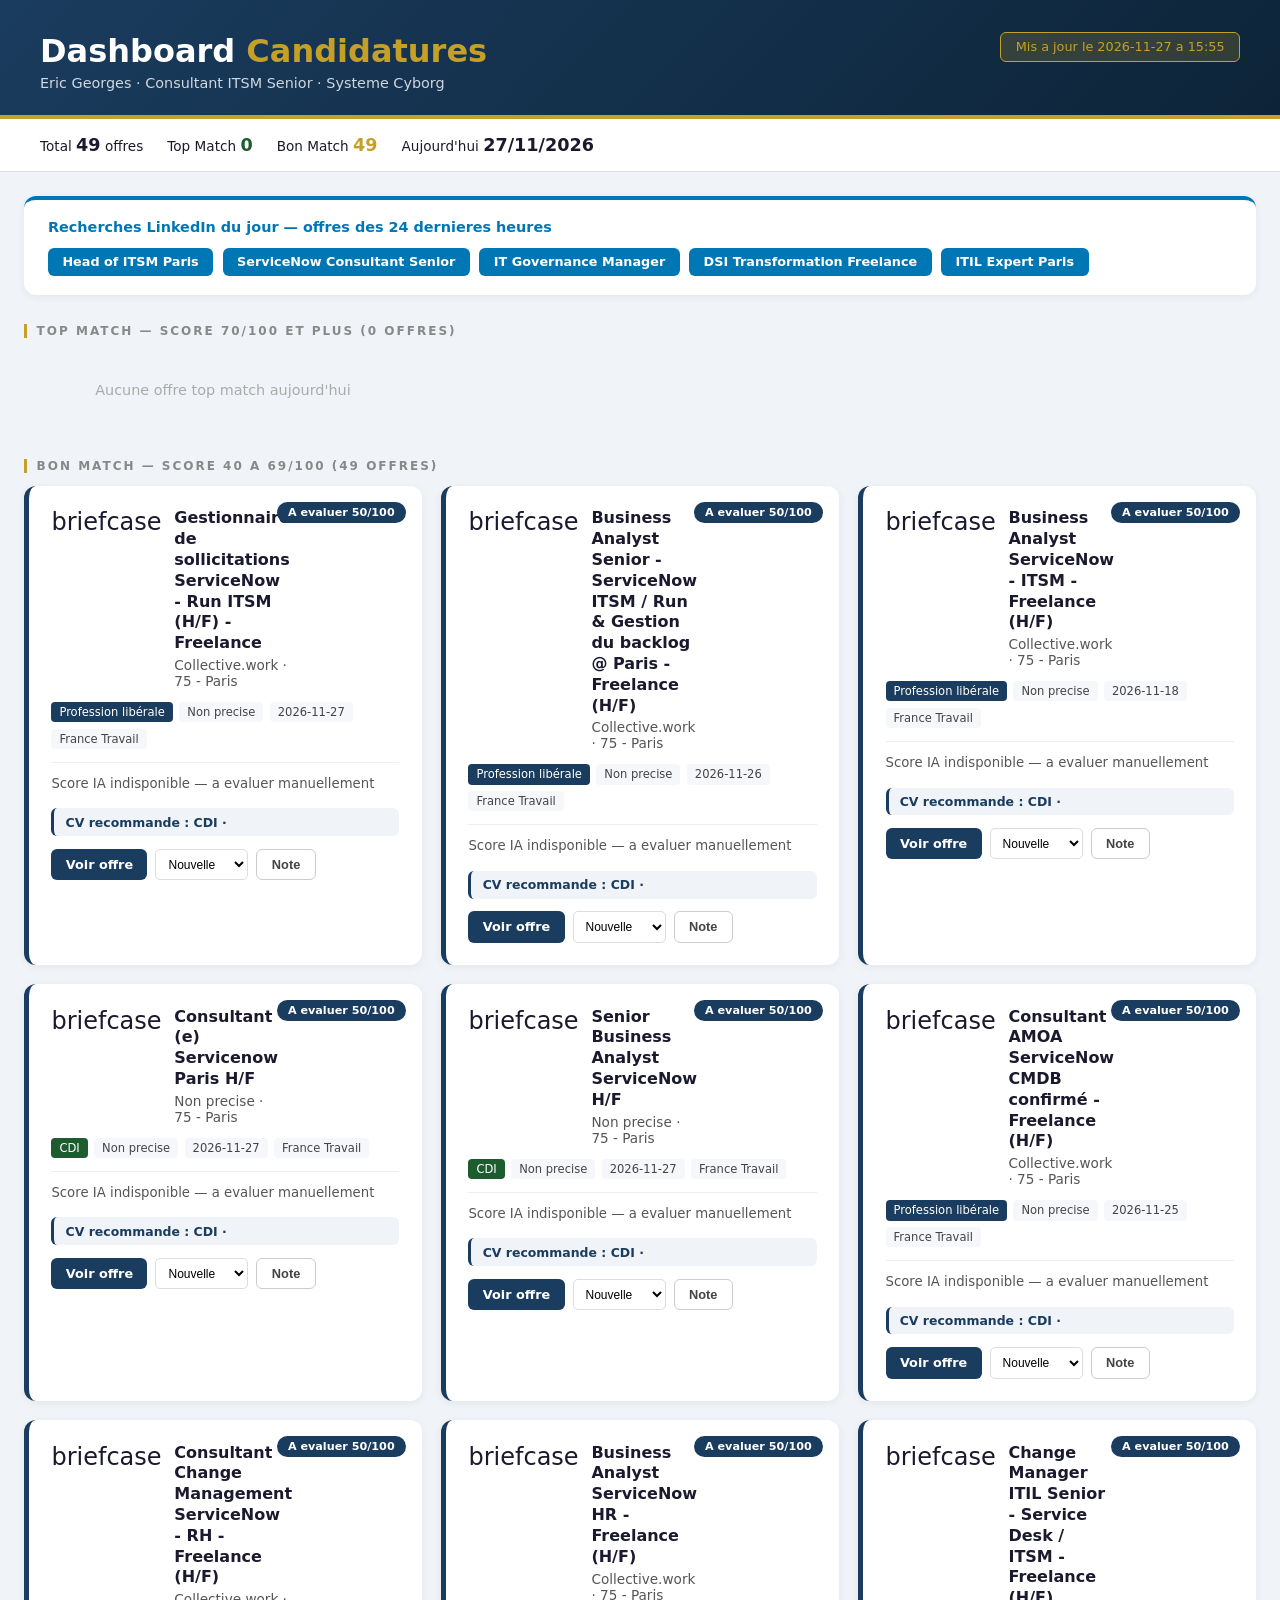
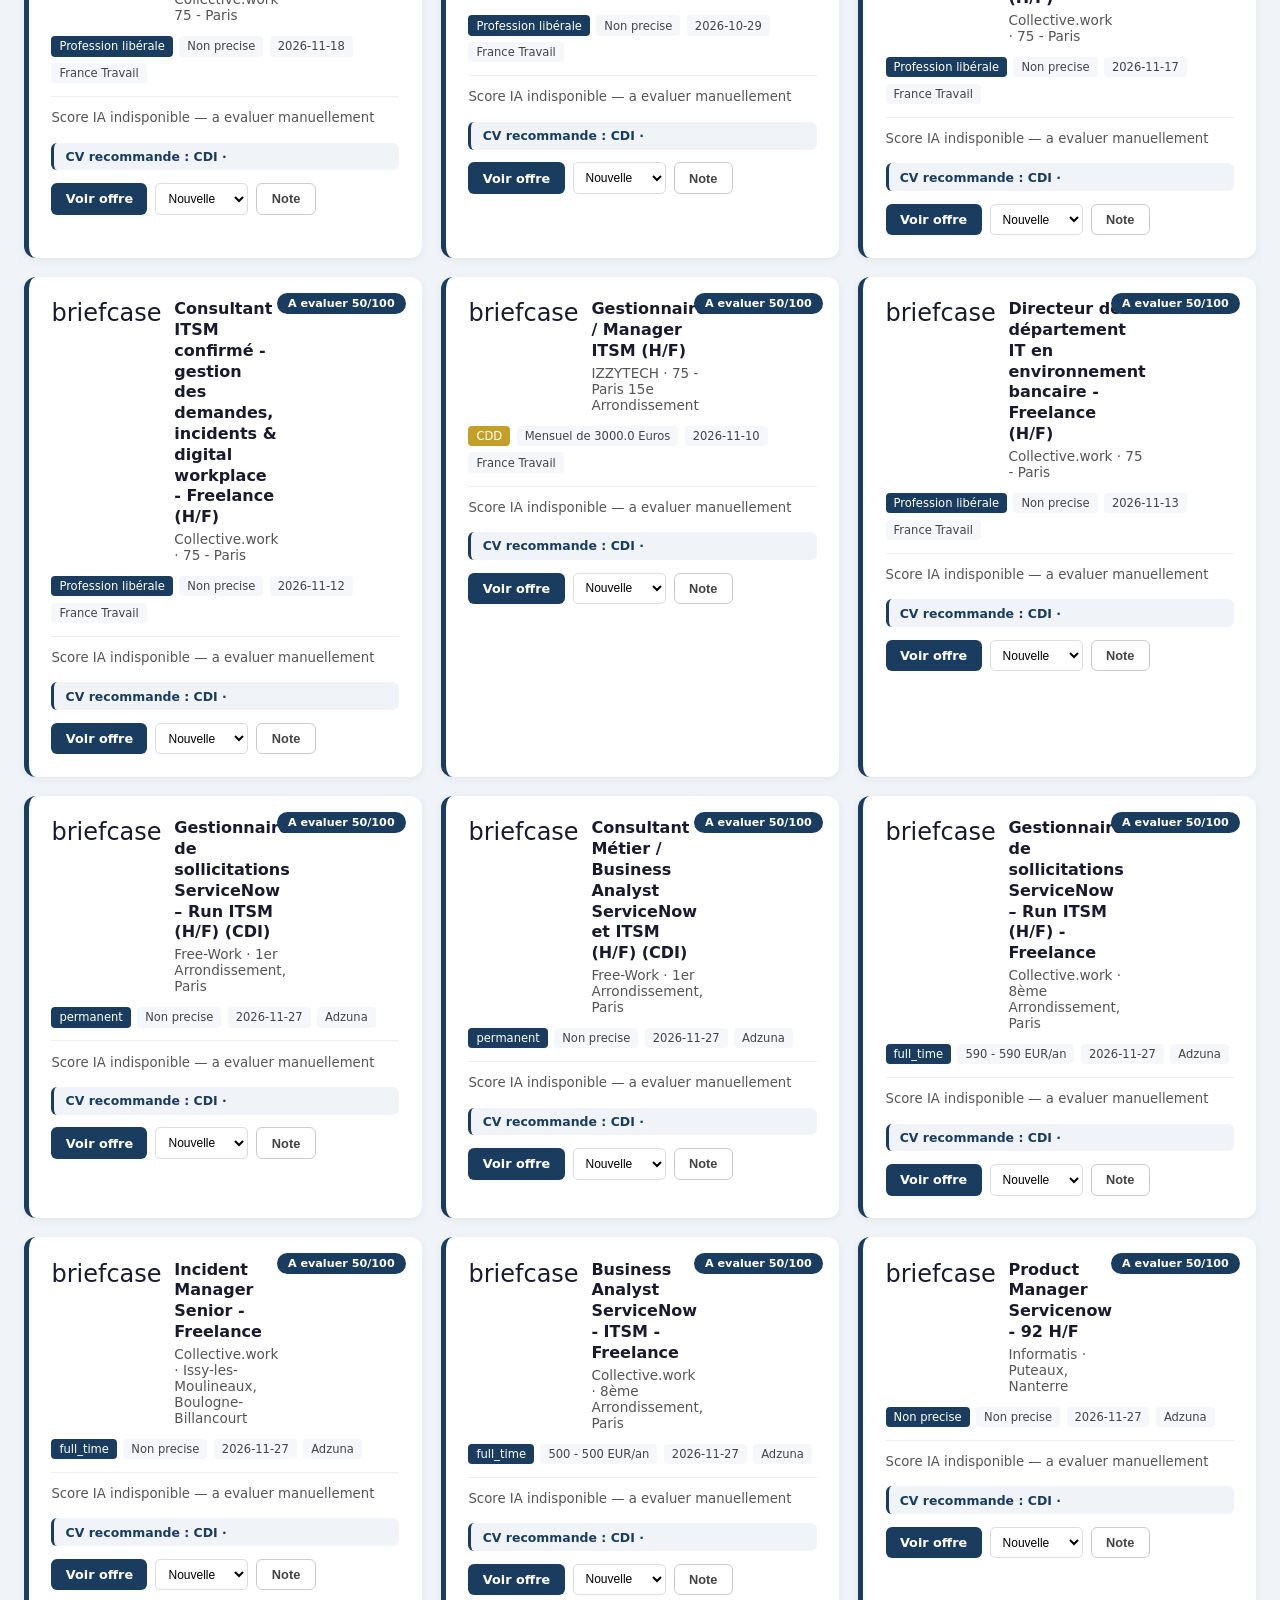
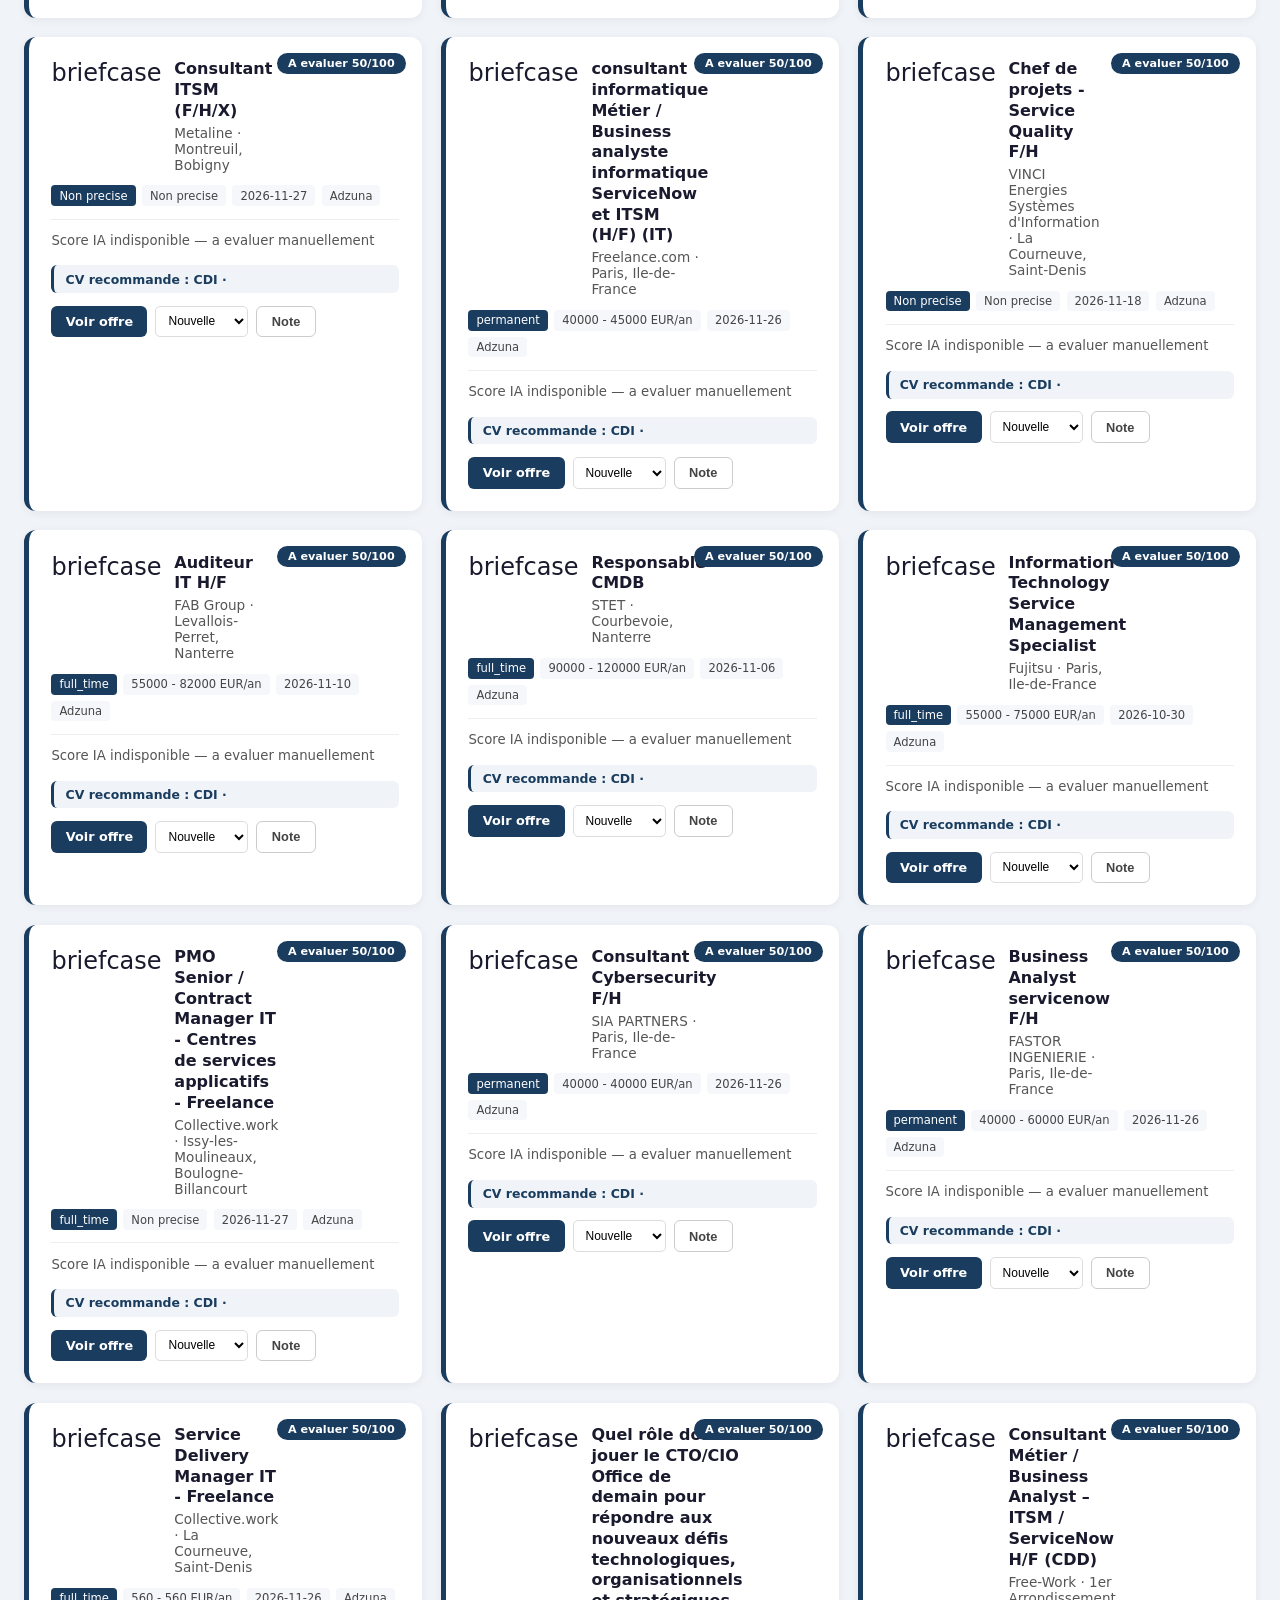
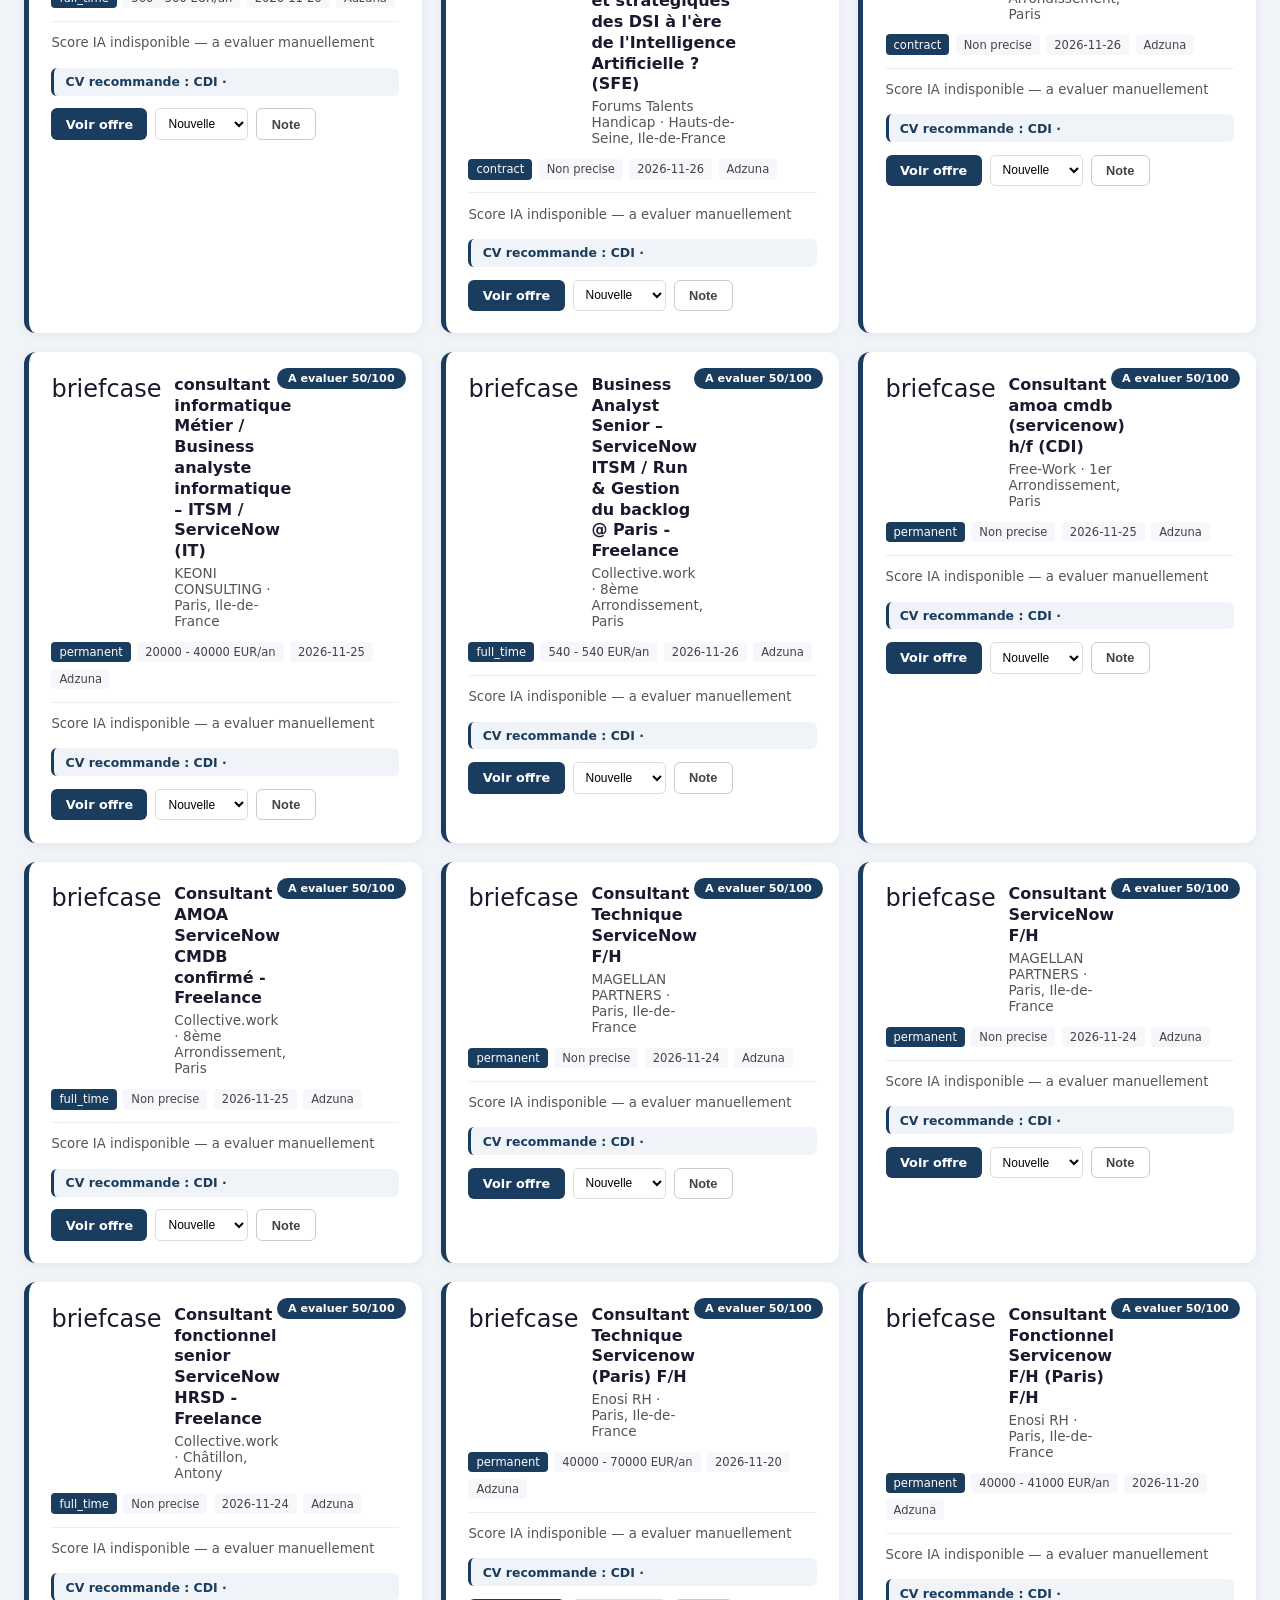
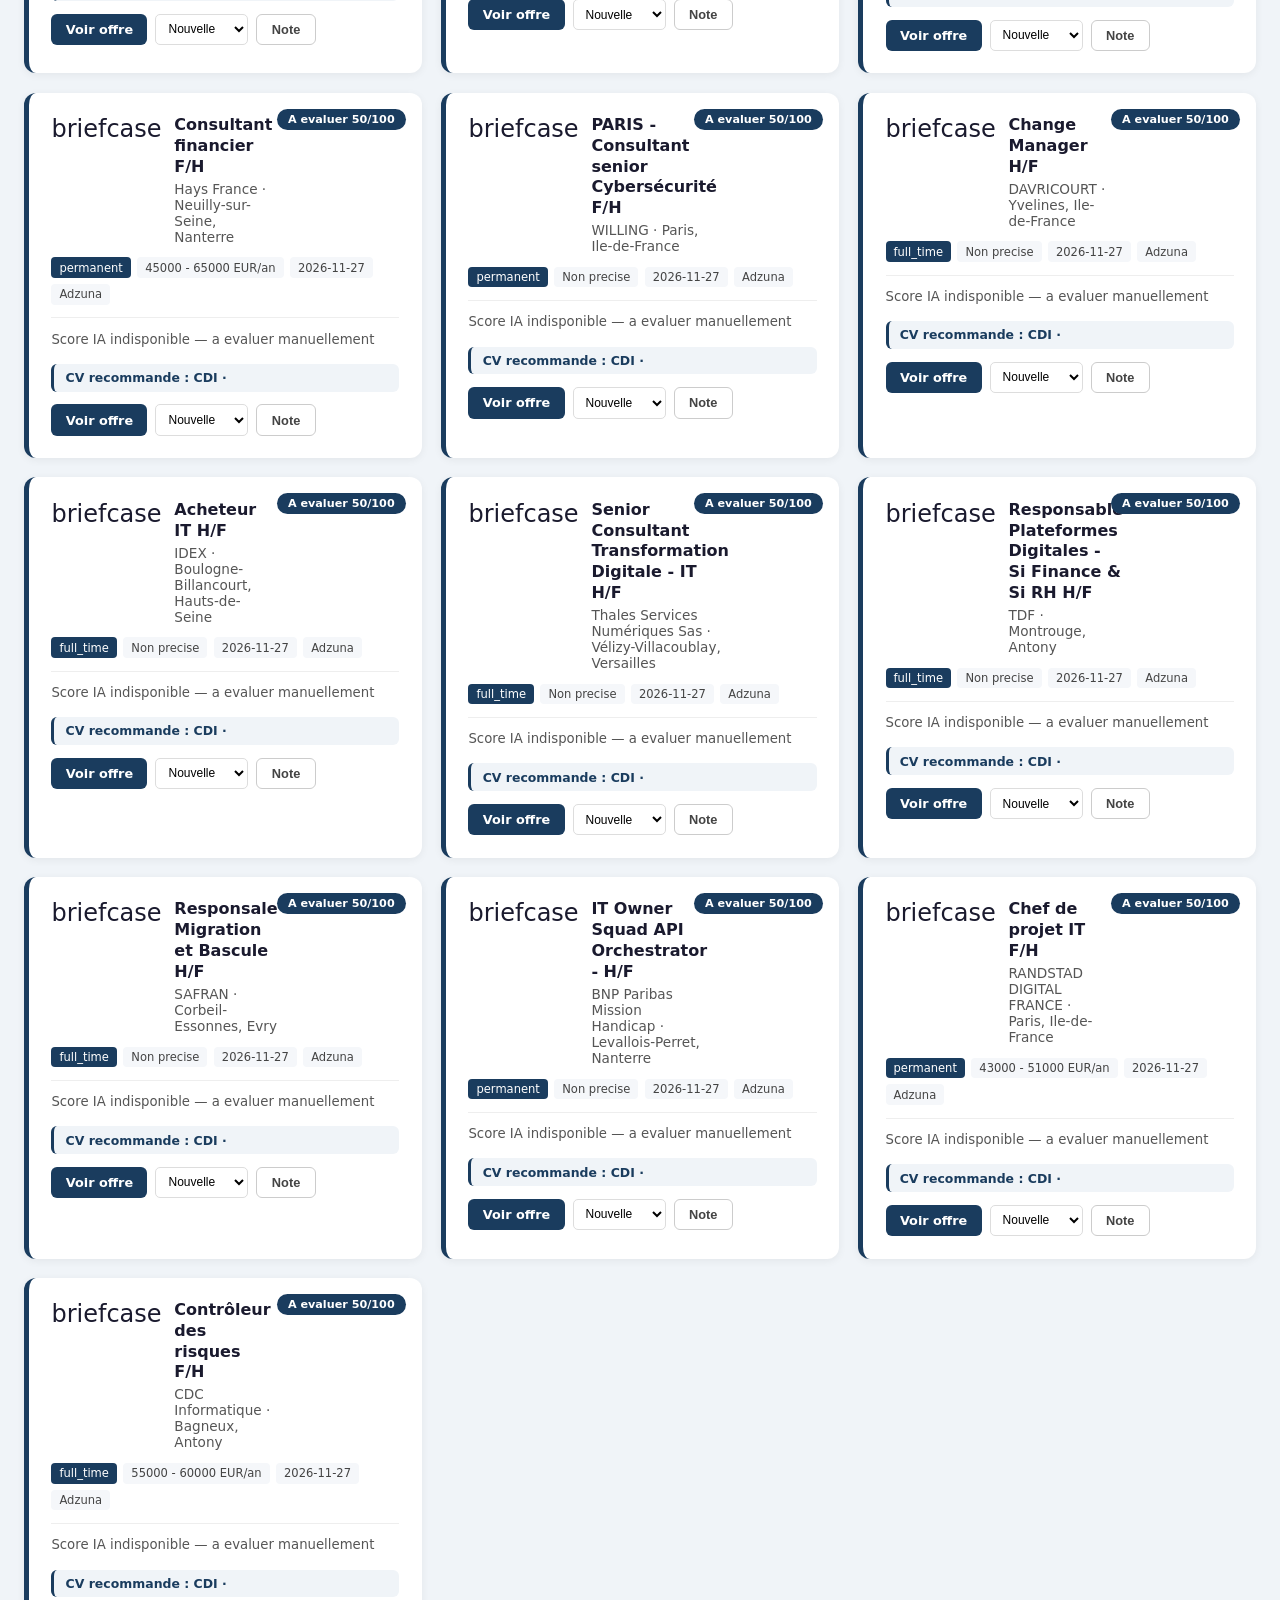
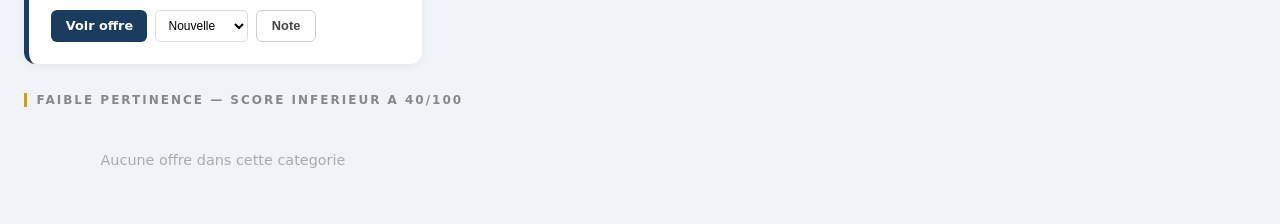
==== commit 5797b251: "deploy: be750c2e9a7139e9fb1fdb0adfd8ae7b43a29e42" ====
--- a/index.html
+++ b/index.html
@@ -47,12 +47,12 @@
 </style>
 </head>
 <body>
-<div class="header"><div class="header-top"><div><h1>Dashboard <span>Candidatures</span></h1><div class="header-sub">Eric Georges · Consultant ITSM Senior · Systeme Cyborg</div></div><div class="date-badge">Mis a jour le 2026-11-27 a 07:01</div></div></div>
-<div class="stats"><div class="stat">Total <strong>42</strong> offres</div><div class="stat">Top Match <strong style="color:#1D5C2E">0</strong></div><div class="stat">Bon Match <strong style="color:#C5A028">42</strong></div><div class="stat">Aujourd'hui <strong>27/11/2026</strong></div></div>
+<div class="header"><div class="header-top"><div><h1>Dashboard <span>Candidatures</span></h1><div class="header-sub">Eric Georges · Consultant ITSM Senior · Systeme Cyborg</div></div><div class="date-badge">Mis a jour le 2026-11-27 a 15:55</div></div></div>
+<div class="stats"><div class="stat">Total <strong>49</strong> offres</div><div class="stat">Top Match <strong style="color:#1D5C2E">0</strong></div><div class="stat">Bon Match <strong style="color:#C5A028">49</strong></div><div class="stat">Aujourd'hui <strong>27/11/2026</strong></div></div>
 <main>
 <div class="linkedin-section"><h3>Recherches LinkedIn du jour — offres des 24 dernieres heures</h3><div class="linkedin-links"><a class="linkedin-link" href="https://www.linkedin.com/jobs/search/?keywords=head+of+ITSM+paris&location=Paris&f_TPR=r86400" target="_blank">Head of ITSM Paris</a><a class="linkedin-link" href="https://www.linkedin.com/jobs/search/?keywords=servicenow+consultant+senior+paris&location=Paris&f_TPR=r86400" target="_blank">ServiceNow Consultant Senior</a><a class="linkedin-link" href="https://www.linkedin.com/jobs/search/?keywords=IT+governance+manager+paris&location=Paris&f_TPR=r86400" target="_blank">IT Governance Manager</a><a class="linkedin-link" href="https://www.linkedin.com/jobs/search/?keywords=DSI+transformation+freelance+paris&location=Paris&f_TPR=r86400" target="_blank">DSI Transformation Freelance</a><a class="linkedin-link" href="https://www.linkedin.com/jobs/search/?keywords=ITIL+expert+paris&location=Paris&f_TPR=r86400" target="_blank">ITIL Expert Paris</a></div></div>
 <div class="section-label">Top Match — Score 70/100 et plus (0 offres)</div><div class="grid"><div class="empty">Aucune offre top match aujourd'hui</div></div>
-<div class="section-label">Bon Match — Score 40 a 69/100 (42 offres)</div><div class="grid"><div class="card" style="border-left-color:#1A3C5E"><div class="score-badge" style="background:#1A3C5E">A evaluer 50/100</div><div class="card-header"><div class="card-icon">briefcase</div><div><div class="card-title">Business Analyst Senior - ServiceNow ITSM / Run & Gestion du backlog @ Paris - Freelance (H/F)</div><div class="card-company">Collective.work · 75 - Paris</div></div></div><div class="card-meta"><span class="tag" style="background:#1A3C5E;color:white">Profession libérale</span><span class="tag">Non precise</span><span class="tag">2026-11-26</span><span class="tag">France Travail</span></div><div class="card-body">Score IA indisponible — a evaluer manuellement</div><div class="card-cv" style="border-left:3px solid #1A3C5E">CV recommande : CDI · </div><div class="card-actions"><a class="btn btn-primary" href="https://candidat.francetravail.fr/offres/recherche/detail/9210016" target="_blank">Voir offre</a><select class="status-select" onchange="updateStatus('9210016', this.value)"><option value="new">Nouvelle</option><option value="active">A postuler</option><option value="applied">Envoyee</option><option value="network">Reseau</option><option value="rejected">Refusee</option></select><button class="btn btn-outline" onclick="toggleNote('9210016')">Note</button></div><textarea class="notes-area" id="notes9210016" onchange="saveNote('9210016', this.value)" placeholder="Vos notes..."></textarea></div><div class="card" style="border-left-color:#1A3C5E"><div class="score-badge" style="background:#1A3C5E">A evaluer 50/100</div><div class="card-header"><div class="card-icon">briefcase</div><div><div class="card-title">Business Analyst ServiceNow - ITSM - Freelance (H/F)</div><div class="card-company">Collective.work · 75 - Paris</div></div></div><div class="card-meta"><span class="tag" style="background:#1A3C5E;color:white">Profession libérale</span><span class="tag">Non precise</span><span class="tag">2026-11-18</span><span class="tag">France Travail</span></div><div class="card-body">Score IA indisponible — a evaluer manuellement</div><div class="card-cv" style="border-left:3px solid #1A3C5E">CV recommande : CDI · </div><div class="card-actions"><a class="btn btn-primary" href="https://candidat.francetravail.fr/offres/recherche/detail/8951730" target="_blank">Voir offre</a><select class="status-select" onchange="updateStatus('8951730', this.value)"><option value="new">Nouvelle</option><option value="active">A postuler</option><option value="applied">Envoyee</option><option value="network">Reseau</option><option value="rejected">Refusee</option></select><button class="btn btn-outline" onclick="toggleNote('8951730')">Note</button></div><textarea class="notes-area" id="notes8951730" onchange="saveNote('8951730', this.value)" placeholder="Vos notes..."></textarea></div><div class="card" style="border-left-color:#1A3C5E"><div class="score-badge" style="background:#1A3C5E">A evaluer 50/100</div><div class="card-header"><div class="card-icon">briefcase</div><div><div class="card-title">Consultant AMOA ServiceNow CMDB confirmé - Freelance (H/F)</div><div class="card-company">Collective.work · 75 - Paris</div></div></div><div class="card-meta"><span class="tag" style="background:#1A3C5E;color:white">Profession libérale</span><span class="tag">Non precise</span><span class="tag">2026-11-25</span><span class="tag">France Travail</span></div><div class="card-body">Score IA indisponible — a evaluer manuellement</div><div class="card-cv" style="border-left:3px solid #1A3C5E">CV recommande : CDI · </div><div class="card-actions"><a class="btn btn-primary" href="https://candidat.francetravail.fr/offres/recherche/detail/9176006" target="_blank">Voir offre</a><select class="status-select" onchange="updateStatus('9176006', this.value)"><option value="new">Nouvelle</option><option value="active">A postuler</option><option value="applied">Envoyee</option><option value="network">Reseau</option><option value="rejected">Refusee</option></select><button class="btn btn-outline" onclick="toggleNote('9176006')">Note</button></div><textarea class="notes-area" id="notes9176006" onchange="saveNote('9176006', this.value)" placeholder="Vos notes..."></textarea></div><div class="card" style="border-left-color:#1A3C5E"><div class="score-badge" style="background:#1A3C5E">A evaluer 50/100</div><div class="card-header"><div class="card-icon">briefcase</div><div><div class="card-title">Consultant Change Management ServiceNow - RH - Freelance (H/F)</div><div class="card-company">Collective.work · 75 - Paris</div></div></div><div class="card-meta"><span class="tag" style="background:#1A3C5E;color:white">Profession libérale</span><span class="tag">Non precise</span><span class="tag">2026-11-18</span><span class="tag">France Travail</span></div><div class="card-body">Score IA indisponible — a evaluer manuellement</div><div class="card-cv" style="border-left:3px solid #1A3C5E">CV recommande : CDI · </div><div class="card-actions"><a class="btn btn-primary" href="https://candidat.francetravail.fr/offres/recherche/detail/8951560" target="_blank">Voir offre</a><select class="status-select" onchange="updateStatus('8951560', this.value)"><option value="new">Nouvelle</option><option value="active">A postuler</option><option value="applied">Envoyee</option><option value="network">Reseau</option><option value="rejected">Refusee</option></select><button class="btn btn-outline" onclick="toggleNote('8951560')">Note</button></div><textarea class="notes-area" id="notes8951560" onchange="saveNote('8951560', this.value)" placeholder="Vos notes..."></textarea></div><div class="card" style="border-left-color:#1A3C5E"><div class="score-badge" style="background:#1A3C5E">A evaluer 50/100</div><div class="card-header"><div class="card-icon">briefcase</div><div><div class="card-title">Business Analyst ServiceNow HR - Freelance (H/F)</div><div class="card-company">Collective.work · 75 - Paris</div></div></div><div class="card-meta"><span class="tag" style="background:#1A3C5E;color:white">Profession libérale</span><span class="tag">Non precise</span><span class="tag">2026-10-29</span><span class="tag">France Travail</span></div><div class="card-body">Score IA indisponible — a evaluer manuellement</div><div class="card-cv" style="border-left:3px solid #1A3C5E">CV recommande : CDI · </div><div class="card-actions"><a class="btn btn-primary" href="https://candidat.francetravail.fr/offres/recherche/detail/8394681" target="_blank">Voir offre</a><select class="status-select" onchange="updateStatus('8394681', this.value)"><option value="new">Nouvelle</option><option value="active">A postuler</option><option value="applied">Envoyee</option><option value="network">Reseau</option><option value="rejected">Refusee</option></select><button class="btn btn-outline" onclick="toggleNote('8394681')">Note</button></div><textarea class="notes-area" id="notes8394681" onchange="saveNote('8394681', this.value)" placeholder="Vos notes..."></textarea></div><div class="card" style="border-left-color:#1A3C5E"><div class="score-badge" style="background:#1A3C5E">A evaluer 50/100</div><div class="card-header"><div class="card-icon">briefcase</div><div><div class="card-title">Change Manager ITIL Senior - Service Desk / ITSM - Freelance (H/F)</div><div class="card-company">Collective.work · 75 - Paris</div></div></div><div class="card-meta"><span class="tag" style="background:#1A3C5E;color:white">Profession libérale</span><span class="tag">Non precise</span><span class="tag">2026-11-17</span><span class="tag">France Travail</span></div><div class="card-body">Score IA indisponible — a evaluer manuellement</div><div class="card-cv" style="border-left:3px solid #1A3C5E">CV recommande : CDI · </div><div class="card-actions"><a class="btn btn-primary" href="https://candidat.francetravail.fr/offres/recherche/detail/8915889" target="_blank">Voir offre</a><select class="status-select" onchange="updateStatus('8915889', this.value)"><option value="new">Nouvelle</option><option value="active">A postuler</option><option value="applied">Envoyee</option><option value="network">Reseau</option><option value="rejected">Refusee</option></select><button class="btn btn-outline" onclick="toggleNote('8915889')">Note</button></div><textarea class="notes-area" id="notes8915889" onchange="saveNote('8915889', this.value)" placeholder="Vos notes..."></textarea></div><div class="card" style="border-left-color:#1A3C5E"><div class="score-badge" style="background:#1A3C5E">A evaluer 50/100</div><div class="card-header"><div class="card-icon">briefcase</div><div><div class="card-title">Service Manager Infogérances-Ivry sur Seine-Paris 13 (F/H)</div><div class="card-company">Non precise · 75 - Paris</div></div></div><div class="card-meta"><span class="tag" style="background:#1D5C2E;color:white">CDI</span><span class="tag">Non precise</span><span class="tag">2026-08-05</span><span class="tag">France Travail</span></div><div class="card-body">Score IA indisponible — a evaluer manuellement</div><div class="card-cv" style="border-left:3px solid #1A3C5E">CV recommande : CDI · </div><div class="card-actions"><a class="btn btn-primary" href="https://candidat.francetravail.fr/offres/recherche/detail/5704049" target="_blank">Voir offre</a><select class="status-select" onchange="updateStatus('5704049', this.value)"><option value="new">Nouvelle</option><option value="active">A postuler</option><option value="applied">Envoyee</option><option value="network">Reseau</option><option value="rejected">Refusee</option></select><button class="btn btn-outline" onclick="toggleNote('5704049')">Note</button></div><textarea class="notes-area" id="notes5704049" onchange="saveNote('5704049', this.value)" placeholder="Vos notes..."></textarea></div><div class="card" style="border-left-color:#1A3C5E"><div class="score-badge" style="background:#1A3C5E">A evaluer 50/100</div><div class="card-header"><div class="card-icon">briefcase</div><div><div class="card-title">Consultant ITSM confirmé - gestion des demandes, incidents & digital workplace - Freelance (H/F)</div><div class="card-company">Collective.work · 75 - Paris</div></div></div><div class="card-meta"><span class="tag" style="background:#1A3C5E;color:white">Profession libérale</span><span class="tag">Non precise</span><span class="tag">2026-11-12</span><span class="tag">France Travail</span></div><div class="card-body">Score IA indisponible — a evaluer manuellement</div><div class="card-cv" style="border-left:3px solid #1A3C5E">CV recommande : CDI · </div><div class="card-actions"><a class="btn btn-primary" href="https://candidat.francetravail.fr/offres/recherche/detail/8762454" target="_blank">Voir offre</a><select class="status-select" onchange="updateStatus('8762454', this.value)"><option value="new">Nouvelle</option><option value="active">A postuler</option><option value="applied">Envoyee</option><option value="network">Reseau</option><option value="rejected">Refusee</option></select><button class="btn btn-outline" onclick="toggleNote('8762454')">Note</button></div><textarea class="notes-area" id="notes8762454" onchange="saveNote('8762454', this.value)" placeholder="Vos notes..."></textarea></div><div class="card" style="border-left-color:#1A3C5E"><div class="score-badge" style="background:#1A3C5E">A evaluer 50/100</div><div class="card-header"><div class="card-icon">briefcase</div><div><div class="card-title">Gestionnaire / Manager ITSM (H/F)</div><div class="card-company">IZZYTECH · 75 - Paris 15e Arrondissement</div></div></div><div class="card-meta"><span class="tag" style="background:#C5A028;color:white">CDD</span><span class="tag">Mensuel de 3000.0 Euros</span><span class="tag">2026-11-10</span><span class="tag">France Travail</span></div><div class="card-body">Score IA indisponible — a evaluer manuellement</div><div class="card-cv" style="border-left:3px solid #1A3C5E">CV recommande : CDI · </div><div class="card-actions"><a class="btn btn-primary" href="https://candidat.francetravail.fr/offres/recherche/detail/216GRDV" target="_blank">Voir offre</a><select class="status-select" onchange="updateStatus('216GRDV', this.value)"><option value="new">Nouvelle</option><option value="active">A postuler</option><option value="applied">Envoyee</option><option value="network">Reseau</option><option value="rejected">Refusee</option></select><button class="btn btn-outline" onclick="toggleNote('216GRDV')">Note</button></div><textarea class="notes-area" id="notes216GRDV" onchange="saveNote('216GRDV', this.value)" placeholder="Vos notes..."></textarea></div><div class="card" style="border-left-color:#1A3C5E"><div class="score-badge" style="background:#1A3C5E">A evaluer 50/100</div><div class="card-header"><div class="card-icon">briefcase</div><div><div class="card-title">Directeur de département IT en environnement bancaire - Freelance (H/F)</div><div class="card-company">Collective.work · 75 - Paris</div></div></div><div class="card-meta"><span class="tag" style="background:#1A3C5E;color:white">Profession libérale</span><span class="tag">Non precise</span><span class="tag">2026-11-13</span><span class="tag">France Travail</span></div><div class="card-body">Score IA indisponible — a evaluer manuellement</div><div class="card-cv" style="border-left:3px solid #1A3C5E">CV recommande : CDI · </div><div class="card-actions"><a class="btn btn-primary" href="https://candidat.francetravail.fr/offres/recherche/detail/8797809" target="_blank">Voir offre</a><select class="status-select" onchange="updateStatus('8797809', this.value)"><option value="new">Nouvelle</option><option value="active">A postuler</option><option value="applied">Envoyee</option><option value="network">Reseau</option><option value="rejected">Refusee</option></select><button class="btn btn-outline" onclick="toggleNote('8797809')">Note</button></div><textarea class="notes-area" id="notes8797809" onchange="saveNote('8797809', this.value)" placeholder="Vos notes..."></textarea></div><div class="card" style="border-left-color:#1A3C5E"><div class="score-badge" style="background:#1A3C5E">A evaluer 50/100</div><div class="card-header"><div class="card-icon">briefcase</div><div><div class="card-title">Gestionnaire de sollicitations ServiceNow – Run ITSM (H/F) - Freelance</div><div class="card-company">Collective.work · 8ème Arrondissement, Paris</div></div></div><div class="card-meta"><span class="tag" style="background:#1A3C5E;color:white">full_time</span><span class="tag">590 - 590 EUR/an</span><span class="tag">2026-11-27</span><span class="tag">Adzuna</span></div><div class="card-body">Score IA indisponible — a evaluer manuellement</div><div class="card-cv" style="border-left:3px solid #1A3C5E">CV recommande : CDI · </div><div class="card-actions"><a class="btn btn-primary" href="https://www.adzuna.fr/details/5980310696?utm_medium=api&utm_source=99a97ab7" target="_blank">Voir offre</a><select class="status-select" onchange="updateStatus('adzuna_5980310696', this.value)"><option value="new">Nouvelle</option><option value="active">A postuler</option><option value="applied">Envoyee</option><option value="network">Reseau</option><option value="rejected">Refusee</option></select><button class="btn btn-outline" onclick="toggleNote('adzuna_5980310696')">Note</button></div><textarea class="notes-area" id="notesadzuna_5980310696" onchange="saveNote('adzuna_5980310696', this.value)" placeholder="Vos notes..."></textarea></div><div class="card" style="border-left-color:#1A3C5E"><div class="score-badge" style="background:#1A3C5E">A evaluer 50/100</div><div class="card-header"><div class="card-icon">briefcase</div><div><div class="card-title">Incident Manager Senior - Freelance</div><div class="card-company">Collective.work · Issy-les-Moulineaux, Boulogne-Billancourt</div></div></div><div class="card-meta"><span class="tag" style="background:#1A3C5E;color:white">full_time</span><span class="tag">Non precise</span><span class="tag">2026-11-27</span><span class="tag">Adzuna</span></div><div class="card-body">Score IA indisponible — a evaluer manuellement</div><div class="card-cv" style="border-left:3px solid #1A3C5E">CV recommande : CDI · </div><div class="card-actions"><a class="btn btn-primary" href="https://www.adzuna.fr/details/5980310191?utm_medium=api&utm_source=99a97ab7" target="_blank">Voir offre</a><select class="status-select" onchange="updateStatus('adzuna_5980310191', this.value)"><option value="new">Nouvelle</option><option value="active">A postuler</option><option value="applied">Envoyee</option><option value="network">Reseau</option><option value="rejected">Refusee</option></select><button class="btn btn-outline" onclick="toggleNote('adzuna_5980310191')">Note</button></div><textarea class="notes-area" id="notesadzuna_5980310191" onchange="saveNote('adzuna_5980310191', this.value)" placeholder="Vos notes..."></textarea></div><div class="card" style="border-left-color:#1A3C5E"><div class="score-badge" style="background:#1A3C5E">A evaluer 50/100</div><div class="card-header"><div class="card-icon">briefcase</div><div><div class="card-title">Business Analyst ServiceNow - ITSM - Freelance</div><div class="card-company">Collective.work · 8ème Arrondissement, Paris</div></div></div><div class="card-meta"><span class="tag" style="background:#1A3C5E;color:white">full_time</span><span class="tag">500 - 500 EUR/an</span><span class="tag">2026-11-27</span><span class="tag">Adzuna</span></div><div class="card-body">Score IA indisponible — a evaluer manuellement</div><div class="card-cv" style="border-left:3px solid #1A3C5E">CV recommande : CDI · </div><div class="card-actions"><a class="btn btn-primary" href="https://www.adzuna.fr/details/5980310113?utm_medium=api&utm_source=99a97ab7" target="_blank">Voir offre</a><select class="status-select" onchange="updateStatus('adzuna_5980310113', this.value)"><option value="new">Nouvelle</option><option value="active">A postuler</option><option value="applied">Envoyee</option><option value="network">Reseau</option><option value="rejected">Refusee</option></select><button class="btn btn-outline" onclick="toggleNote('adzuna_5980310113')">Note</button></div><textarea class="notes-area" id="notesadzuna_5980310113" onchange="saveNote('adzuna_5980310113', this.value)" placeholder="Vos notes..."></textarea></div><div class="card" style="border-left-color:#1A3C5E"><div class="score-badge" style="background:#1A3C5E">A evaluer 50/100</div><div class="card-header"><div class="card-icon">briefcase</div><div><div class="card-title">Product Manager Servicenow - 92 H/F</div><div class="card-company">Informatis · Puteaux, Nanterre</div></div></div><div class="card-meta"><span class="tag" style="background:#1A3C5E;color:white">Non precise</span><span class="tag">Non precise</span><span class="tag">2026-11-27</span><span class="tag">Adzuna</span></div><div class="card-body">Score IA indisponible — a evaluer manuellement</div><div class="card-cv" style="border-left:3px solid #1A3C5E">CV recommande : CDI · </div><div class="card-actions"><a class="btn btn-primary" href="https://www.adzuna.fr/land/ad/5980255672?se=sjhYVDDq8RGTV_HKVFOxpA&utm_medium=api&utm_source=99a97ab7&v=C8D0D014BB25A4DA229158D71F878BC30B3A0ADC" target="_blank">Voir offre</a><select class="status-select" onchange="updateStatus('adzuna_5980255672', this.value)"><option value="new">Nouvelle</option><option value="active">A postuler</option><option value="applied">Envoyee</option><option value="network">Reseau</option><option value="rejected">Refusee</option></select><button class="btn btn-outline" onclick="toggleNote('adzuna_5980255672')">Note</button></div><textarea class="notes-area" id="notesadzuna_5980255672" onchange="saveNote('adzuna_5980255672', this.value)" placeholder="Vos notes..."></textarea></div><div class="card" style="border-left-color:#1A3C5E"><div class="score-badge" style="background:#1A3C5E">A evaluer 50/100</div><div class="card-header"><div class="card-icon">briefcase</div><div><div class="card-title">Consultant ITSM (F/H/X)</div><div class="card-company">Metaline · Montreuil, Bobigny</div></div></div><div class="card-meta"><span class="tag" style="background:#1A3C5E;color:white">Non precise</span><span class="tag">Non precise</span><span class="tag">2026-11-27</span><span class="tag">Adzuna</span></div><div class="card-body">Score IA indisponible — a evaluer manuellement</div><div class="card-cv" style="border-left:3px solid #1A3C5E">CV recommande : CDI · </div><div class="card-actions"><a class="btn btn-primary" href="https://www.adzuna.fr/details/5980204420?utm_medium=api&utm_source=99a97ab7" target="_blank">Voir offre</a><select class="status-select" onchange="updateStatus('adzuna_5980204420', this.value)"><option value="new">Nouvelle</option><option value="active">A postuler</option><option value="applied">Envoyee</option><option value="network">Reseau</option><option value="rejected">Refusee</option></select><button class="btn btn-outline" onclick="toggleNote('adzuna_5980204420')">Note</button></div><textarea class="notes-area" id="notesadzuna_5980204420" onchange="saveNote('adzuna_5980204420', this.value)" placeholder="Vos notes..."></textarea></div><div class="card" style="border-left-color:#1A3C5E"><div class="score-badge" style="background:#1A3C5E">A evaluer 50/100</div><div class="card-header"><div class="card-icon">briefcase</div><div><div class="card-title">consultant informatique Métier / Business analyste informatique ServiceNow et ITSM (H/F) (IT)</div><div class="card-company">Freelance.com · Paris, Ile-de-France</div></div></div><div class="card-meta"><span class="tag" style="background:#1A3C5E;color:white">permanent</span><span class="tag">40000 - 45000 EUR/an</span><span class="tag">2026-11-26</span><span class="tag">Adzuna</span></div><div class="card-body">Score IA indisponible — a evaluer manuellement</div><div class="card-cv" style="border-left:3px solid #1A3C5E">CV recommande : CDI · </div><div class="card-actions"><a class="btn btn-primary" href="https://www.adzuna.fr/details/5980060021?utm_medium=api&utm_source=99a97ab7" target="_blank">Voir offre</a><select class="status-select" onchange="updateStatus('adzuna_5980060021', this.value)"><option value="new">Nouvelle</option><option value="active">A postuler</option><option value="applied">Envoyee</option><option value="network">Reseau</option><option value="rejected">Refusee</option></select><button class="btn btn-outline" onclick="toggleNote('adzuna_5980060021')">Note</button></div><textarea class="notes-area" id="notesadzuna_5980060021" onchange="saveNote('adzuna_5980060021', this.value)" placeholder="Vos notes..."></textarea></div><div class="card" style="border-left-color:#1A3C5E"><div class="score-badge" style="background:#1A3C5E">A evaluer 50/100</div><div class="card-header"><div class="card-icon">briefcase</div><div><div class="card-title">Chef de projet servicenow F/H</div><div class="card-company">FASTOR INGENIERIE · Charenton-le-Pont, Créteil</div></div></div><div class="card-meta"><span class="tag" style="background:#1A3C5E;color:white">permanent</span><span class="tag">40000 - 60000 EUR/an</span><span class="tag">2026-11-26</span><span class="tag">Adzuna</span></div><div class="card-body">Score IA indisponible — a evaluer manuellement</div><div class="card-cv" style="border-left:3px solid #1A3C5E">CV recommande : CDI · </div><div class="card-actions"><a class="btn btn-primary" href="https://www.adzuna.fr/details/5979667257?utm_medium=api&utm_source=99a97ab7" target="_blank">Voir offre</a><select class="status-select" onchange="updateStatus('adzuna_5979667257', this.value)"><option value="new">Nouvelle</option><option value="active">A postuler</option><option value="applied">Envoyee</option><option value="network">Reseau</option><option value="rejected">Refusee</option></select><button class="btn btn-outline" onclick="toggleNote('adzuna_5979667257')">Note</button></div><textarea class="notes-area" id="notesadzuna_5979667257" onchange="saveNote('adzuna_5979667257', this.value)" placeholder="Vos notes..."></textarea></div><div class="card" style="border-left-color:#1A3C5E"><div class="score-badge" style="background:#1A3C5E">A evaluer 50/100</div><div class="card-header"><div class="card-icon">briefcase</div><div><div class="card-title">Business Analyst servicenow F/H</div><div class="card-company">FASTOR INGENIERIE · Paris, Ile-de-France</div></div></div><div class="card-meta"><span class="tag" style="background:#1A3C5E;color:white">permanent</span><span class="tag">40000 - 60000 EUR/an</span><span class="tag">2026-11-26</span><span class="tag">Adzuna</span></div><div class="card-body">Score IA indisponible — a evaluer manuellement</div><div class="card-cv" style="border-left:3px solid #1A3C5E">CV recommande : CDI · </div><div class="card-actions"><a class="btn btn-primary" href="https://www.adzuna.fr/details/5979667275?utm_medium=api&utm_source=99a97ab7" target="_blank">Voir offre</a><select class="status-select" onchange="updateStatus('adzuna_5979667275', this.value)"><option value="new">Nouvelle</option><option value="active">A postuler</option><option value="applied">Envoyee</option><option value="network">Reseau</option><option value="rejected">Refusee</option></select><button class="btn btn-outline" onclick="toggleNote('adzuna_5979667275')">Note</button></div><textarea class="notes-area" id="notesadzuna_5979667275" onchange="saveNote('adzuna_5979667275', this.value)" placeholder="Vos notes..."></textarea></div><div class="card" style="border-left-color:#1A3C5E"><div class="score-badge" style="background:#1A3C5E">A evaluer 50/100</div><div class="card-header"><div class="card-icon">briefcase</div><div><div class="card-title">Chef de projets - Service Quality F/H</div><div class="card-company">VINCI Energies Systèmes d'Information · La Courneuve, Saint-Denis</div></div></div><div class="card-meta"><span class="tag" style="background:#1A3C5E;color:white">Non precise</span><span class="tag">Non precise</span><span class="tag">2026-11-18</span><span class="tag">Adzuna</span></div><div class="card-body">Score IA indisponible — a evaluer manuellement</div><div class="card-cv" style="border-left:3px solid #1A3C5E">CV recommande : CDI · </div><div class="card-actions"><a class="btn btn-primary" href="https://www.adzuna.fr/details/5969944587?utm_medium=api&utm_source=99a97ab7" target="_blank">Voir offre</a><select class="status-select" onchange="updateStatus('adzuna_5969944587', this.value)"><option value="new">Nouvelle</option><option value="active">A postuler</option><option value="applied">Envoyee</option><option value="network">Reseau</option><option value="rejected">Refusee</option></select><button class="btn btn-outline" onclick="toggleNote('adzuna_5969944587')">Note</button></div><textarea class="notes-area" id="notesadzuna_5969944587" onchange="saveNote('adzuna_5969944587', this.value)" placeholder="Vos notes..."></textarea></div><div class="card" style="border-left-color:#1A3C5E"><div class="score-badge" style="background:#1A3C5E">A evaluer 50/100</div><div class="card-header"><div class="card-icon">briefcase</div><div><div class="card-title">PMO Senior / Contract Manager IT - Centres de services applicatifs - Freelance</div><div class="card-company">Collective.work · Issy-les-Moulineaux, Boulogne-Billancourt</div></div></div><div class="card-meta"><span class="tag" style="background:#1A3C5E;color:white">full_time</span><span class="tag">Non precise</span><span class="tag">2026-11-27</span><span class="tag">Adzuna</span></div><div class="card-body">Score IA indisponible — a evaluer manuellement</div><div class="card-cv" style="border-left:3px solid #1A3C5E">CV recommande : CDI · </div><div class="card-actions"><a class="btn btn-primary" href="https://www.adzuna.fr/details/5980310185?utm_medium=api&utm_source=99a97ab7" target="_blank">Voir offre</a><select class="status-select" onchange="updateStatus('adzuna_5980310185', this.value)"><option value="new">Nouvelle</option><option value="active">A postuler</option><option value="applied">Envoyee</option><option value="network">Reseau</option><option value="rejected">Refusee</option></select><button class="btn btn-outline" onclick="toggleNote('adzuna_5980310185')">Note</button></div><textarea class="notes-area" id="notesadzuna_5980310185" onchange="saveNote('adzuna_5980310185', this.value)" placeholder="Vos notes..."></textarea></div><div class="card" style="border-left-color:#1A3C5E"><div class="score-badge" style="background:#1A3C5E">A evaluer 50/100</div><div class="card-header"><div class="card-icon">briefcase</div><div><div class="card-title">Consultant - Cybersecurity F/H</div><div class="card-company">SIA PARTNERS · Paris, Ile-de-France</div></div></div><div class="card-meta"><span class="tag" style="background:#1A3C5E;color:white">permanent</span><span class="tag">40000 - 40000 EUR/an</span><span class="tag">2026-11-26</span><span class="tag">Adzuna</span></div><div class="card-body">Score IA indisponible — a evaluer manuellement</div><div class="card-cv" style="border-left:3px solid #1A3C5E">CV recommande : CDI · </div><div class="card-actions"><a class="btn btn-primary" href="https://www.adzuna.fr/details/5979677902?utm_medium=api&utm_source=99a97ab7" target="_blank">Voir offre</a><select class="status-select" onchange="updateStatus('adzuna_5979677902', this.value)"><option value="new">Nouvelle</option><option value="active">A postuler</option><option value="applied">Envoyee</option><option value="network">Reseau</option><option value="rejected">Refusee</option></select><button class="btn btn-outline" onclick="toggleNote('adzuna_5979677902')">Note</button></div><textarea class="notes-area" id="notesadzuna_5979677902" onchange="saveNote('adzuna_5979677902', this.value)" placeholder="Vos notes..."></textarea></div><div class="card" style="border-left-color:#1A3C5E"><div class="score-badge" style="background:#1A3C5E">A evaluer 50/100</div><div class="card-header"><div class="card-icon">briefcase</div><div><div class="card-title">Service Delivery Manager IT - Freelance</div><div class="card-company">Collective.work · La Courneuve, Saint-Denis</div></div></div><div class="card-meta"><span class="tag" style="background:#1A3C5E;color:white">full_time</span><span class="tag">560 - 560 EUR/an</span><span class="tag">2026-11-26</span><span class="tag">Adzuna</span></div><div class="card-body">Score IA indisponible — a evaluer manuellement</div><div class="card-cv" style="border-left:3px solid #1A3C5E">CV recommande : CDI · </div><div class="card-actions"><a class="btn btn-primary" href="https://www.adzuna.fr/details/5979057478?utm_medium=api&utm_source=99a97ab7" target="_blank">Voir offre</a><select class="status-select" onchange="updateStatus('adzuna_5979057478', this.value)"><option value="new">Nouvelle</option><option value="active">A postuler</option><option value="applied">Envoyee</option><option value="network">Reseau</option><option value="rejected">Refusee</option></select><button class="btn btn-outline" onclick="toggleNote('adzuna_5979057478')">Note</button></div><textarea class="notes-area" id="notesadzuna_5979057478" onchange="saveNote('adzuna_5979057478', this.value)" placeholder="Vos notes..."></textarea></div><div class="card" style="border-left-color:#1A3C5E"><div class="score-badge" style="background:#1A3C5E">A evaluer 50/100</div><div class="card-header"><div class="card-icon">briefcase</div><div><div class="card-title">Quel rôle doit jouer le CTO/CIO Office de demain pour répondre aux nouveaux défis technologiques, organisationnels et stratégiques des DSI à l'ère de l'Intelligence Artificielle ? (SFE)</div><div class="card-company">Forums Talents Handicap · Hauts-de-Seine, Ile-de-France</div></div></div><div class="card-meta"><span class="tag" style="background:#1A3C5E;color:white">contract</span><span class="tag">Non precise</span><span class="tag">2026-11-26</span><span class="tag">Adzuna</span></div><div class="card-body">Score IA indisponible — a evaluer manuellement</div><div class="card-cv" style="border-left:3px solid #1A3C5E">CV recommande : CDI · </div><div class="card-actions"><a class="btn btn-primary" href="https://www.adzuna.fr/details/5978991715?utm_medium=api&utm_source=99a97ab7" target="_blank">Voir offre</a><select class="status-select" onchange="updateStatus('adzuna_5978991715', this.value)"><option value="new">Nouvelle</option><option value="active">A postuler</option><option value="applied">Envoyee</option><option value="network">Reseau</option><option value="rejected">Refusee</option></select><button class="btn btn-outline" onclick="toggleNote('adzuna_5978991715')">Note</button></div><textarea class="notes-area" id="notesadzuna_5978991715" onchange="saveNote('adzuna_5978991715', this.value)" placeholder="Vos notes..."></textarea></div><div class="card" style="border-left-color:#1A3C5E"><div class="score-badge" style="background:#1A3C5E">A evaluer 50/100</div><div class="card-header"><div class="card-icon">briefcase</div><div><div class="card-title">Consultant Métier / Business Analyst – ITSM / ServiceNow H/F (CDD)</div><div class="card-company">Free-Work · 1er Arrondissement, Paris</div></div></div><div class="card-meta"><span class="tag" style="background:#1A3C5E;color:white">contract</span><span class="tag">Non precise</span><span class="tag">2026-11-26</span><span class="tag">Adzuna</span></div><div class="card-body">Score IA indisponible — a evaluer manuellement</div><div class="card-cv" style="border-left:3px solid #1A3C5E">CV recommande : CDI · </div><div class="card-actions"><a class="btn btn-primary" href="https://www.adzuna.fr/details/5978873674?utm_medium=api&utm_source=99a97ab7" target="_blank">Voir offre</a><select class="status-select" onchange="updateStatus('adzuna_5978873674', this.value)"><option value="new">Nouvelle</option><option value="active">A postuler</option><option value="applied">Envoyee</option><option value="network">Reseau</option><option value="rejected">Refusee</option></select><button class="btn btn-outline" onclick="toggleNote('adzuna_5978873674')">Note</button></div><textarea class="notes-area" id="notesadzuna_5978873674" onchange="saveNote('adzuna_5978873674', this.value)" placeholder="Vos notes..."></textarea></div><div class="card" style="border-left-color:#1A3C5E"><div class="score-badge" style="background:#1A3C5E">A evaluer 50/100</div><div class="card-header"><div class="card-icon">briefcase</div><div><div class="card-title">consultant informatique Métier / Business analyste informatique – ITSM / ServiceNow (IT)</div><div class="card-company">KEONI CONSULTING · Paris, Ile-de-France</div></div></div><div class="card-meta"><span class="tag" style="background:#1A3C5E;color:white">permanent</span><span class="tag">20000 - 40000 EUR/an</span><span class="tag">2026-11-25</span><span class="tag">Adzuna</span></div><div class="card-body">Score IA indisponible — a evaluer manuellement</div><div class="card-cv" style="border-left:3px solid #1A3C5E">CV recommande : CDI · </div><div class="card-actions"><a class="btn btn-primary" href="https://www.adzuna.fr/details/5978829424?utm_medium=api&utm_source=99a97ab7" target="_blank">Voir offre</a><select class="status-select" onchange="updateStatus('adzuna_5978829424', this.value)"><option value="new">Nouvelle</option><option value="active">A postuler</option><option value="applied">Envoyee</option><option value="network">Reseau</option><option value="rejected">Refusee</option></select><button class="btn btn-outline" onclick="toggleNote('adzuna_5978829424')">Note</button></div><textarea class="notes-area" id="notesadzuna_5978829424" onchange="saveNote('adzuna_5978829424', this.value)" placeholder="Vos notes..."></textarea></div><div class="card" style="border-left-color:#1A3C5E"><div class="score-badge" style="background:#1A3C5E">A evaluer 50/100</div><div class="card-header"><div class="card-icon">briefcase</div><div><div class="card-title">Business Analyst Senior – ServiceNow ITSM / Run & Gestion du backlog @ Paris - Freelance</div><div class="card-company">Collective.work · 8ème Arrondissement, Paris</div></div></div><div class="card-meta"><span class="tag" style="background:#1A3C5E;color:white">full_time</span><span class="tag">540 - 540 EUR/an</span><span class="tag">2026-11-26</span><span class="tag">Adzuna</span></div><div class="card-body">Score IA indisponible — a evaluer manuellement</div><div class="card-cv" style="border-left:3px solid #1A3C5E">CV recommande : CDI · </div><div class="card-actions"><a class="btn btn-primary" href="https://www.adzuna.fr/details/5979057352?utm_medium=api&utm_source=99a97ab7" target="_blank">Voir offre</a><select class="status-select" onchange="updateStatus('adzuna_5979057352', this.value)"><option value="new">Nouvelle</option><option value="active">A postuler</option><option value="applied">Envoyee</option><option value="network">Reseau</option><option value="rejected">Refusee</option></select><button class="btn btn-outline" onclick="toggleNote('adzuna_5979057352')">Note</button></div><textarea class="notes-area" id="notesadzuna_5979057352" onchange="saveNote('adzuna_5979057352', this.value)" placeholder="Vos notes..."></textarea></div><div class="card" style="border-left-color:#1A3C5E"><div class="score-badge" style="background:#1A3C5E">A evaluer 50/100</div><div class="card-header"><div class="card-icon">briefcase</div><div><div class="card-title">Consultant amoa cmdb (servicenow) h/f (CDI)</div><div class="card-company">Free-Work · 1er Arrondissement, Paris</div></div></div><div class="card-meta"><span class="tag" style="background:#1A3C5E;color:white">permanent</span><span class="tag">Non precise</span><span class="tag">2026-11-25</span><span class="tag">Adzuna</span></div><div class="card-body">Score IA indisponible — a evaluer manuellement</div><div class="card-cv" style="border-left:3px solid #1A3C5E">CV recommande : CDI · </div><div class="card-actions"><a class="btn btn-primary" href="https://www.adzuna.fr/details/5978585397?utm_medium=api&utm_source=99a97ab7" target="_blank">Voir offre</a><select class="status-select" onchange="updateStatus('adzuna_5978585397', this.value)"><option value="new">Nouvelle</option><option value="active">A postuler</option><option value="applied">Envoyee</option><option value="network">Reseau</option><option value="rejected">Refusee</option></select><button class="btn btn-outline" onclick="toggleNote('adzuna_5978585397')">Note</button></div><textarea class="notes-area" id="notesadzuna_5978585397" onchange="saveNote('adzuna_5978585397', this.value)" placeholder="Vos notes..."></textarea></div><div class="card" style="border-left-color:#1A3C5E"><div class="score-badge" style="background:#1A3C5E">A evaluer 50/100</div><div class="card-header"><div class="card-icon">briefcase</div><div><div class="card-title">Consultant AMOA ServiceNow CMDB confirmé - Freelance</div><div class="card-company">Collective.work · 8ème Arrondissement, Paris</div></div></div><div class="card-meta"><span class="tag" style="background:#1A3C5E;color:white">full_time</span><span class="tag">Non precise</span><span class="tag">2026-11-25</span><span class="tag">Adzuna</span></div><div class="card-body">Score IA indisponible — a evaluer manuellement</div><div class="card-cv" style="border-left:3px solid #1A3C5E">CV recommande : CDI · </div><div class="card-actions"><a class="btn btn-primary" href="https://www.adzuna.fr/details/5977818866?utm_medium=api&utm_source=99a97ab7" target="_blank">Voir offre</a><select class="status-select" onchange="updateStatus('adzuna_5977818866', this.value)"><option value="new">Nouvelle</option><option value="active">A postuler</option><option value="applied">Envoyee</option><option value="network">Reseau</option><option value="rejected">Refusee</option></select><button class="btn btn-outline" onclick="toggleNote('adzuna_5977818866')">Note</button></div><textarea class="notes-area" id="notesadzuna_5977818866" onchange="saveNote('adzuna_5977818866', this.value)" placeholder="Vos notes..."></textarea></div><div class="card" style="border-left-color:#1A3C5E"><div class="score-badge" style="background:#1A3C5E">A evaluer 50/100</div><div class="card-header"><div class="card-icon">briefcase</div><div><div class="card-title">Consultant Technique ServiceNow F/H</div><div class="card-company">MAGELLAN PARTNERS · Paris, Ile-de-France</div></div></div><div class="card-meta"><span class="tag" style="background:#1A3C5E;color:white">permanent</span><span class="tag">Non precise</span><span class="tag">2026-11-24</span><span class="tag">Adzuna</span></div><div class="card-body">Score IA indisponible — a evaluer manuellement</div><div class="card-cv" style="border-left:3px solid #1A3C5E">CV recommande : CDI · </div><div class="card-actions"><a class="btn btn-primary" href="https://www.adzuna.fr/details/5977151215?utm_medium=api&utm_source=99a97ab7" target="_blank">Voir offre</a><select class="status-select" onchange="updateStatus('adzuna_5977151215', this.value)"><option value="new">Nouvelle</option><option value="active">A postuler</option><option value="applied">Envoyee</option><option value="network">Reseau</option><option value="rejected">Refusee</option></select><button class="btn btn-outline" onclick="toggleNote('adzuna_5977151215')">Note</button></div><textarea class="notes-area" id="notesadzuna_5977151215" onchange="saveNote('adzuna_5977151215', this.value)" placeholder="Vos notes..."></textarea></div><div class="card" style="border-left-color:#1A3C5E"><div class="score-badge" style="background:#1A3C5E">A evaluer 50/100</div><div class="card-header"><div class="card-icon">briefcase</div><div><div class="card-title">Consultant ServiceNow F/H</div><div class="card-company">MAGELLAN PARTNERS · Paris, Ile-de-France</div></div></div><div class="card-meta"><span class="tag" style="background:#1A3C5E;color:white">permanent</span><span class="tag">Non precise</span><span class="tag">2026-11-24</span><span class="tag">Adzuna</span></div><div class="card-body">Score IA indisponible — a evaluer manuellement</div><div class="card-cv" style="border-left:3px solid #1A3C5E">CV recommande : CDI · </div><div class="card-actions"><a class="btn btn-primary" href="https://www.adzuna.fr/details/5977151227?utm_medium=api&utm_source=99a97ab7" target="_blank">Voir offre</a><select class="status-select" onchange="updateStatus('adzuna_5977151227', this.value)"><option value="new">Nouvelle</option><option value="active">A postuler</option><option value="applied">Envoyee</option><option value="network">Reseau</option><option value="rejected">Refusee</option></select><button class="btn btn-outline" onclick="toggleNote('adzuna_5977151227')">Note</button></div><textarea class="notes-area" id="notesadzuna_5977151227" onchange="saveNote('adzuna_5977151227', this.value)" placeholder="Vos notes..."></textarea></div><div class="card" style="border-left-color:#1A3C5E"><div class="score-badge" style="background:#1A3C5E">A evaluer 50/100</div><div class="card-header"><div class="card-icon">briefcase</div><div><div class="card-title">Consultant fonctionnel senior ServiceNow HRSD - Freelance</div><div class="card-company">Collective.work · Châtillon, Antony</div></div></div><div class="card-meta"><span class="tag" style="background:#1A3C5E;color:white">full_time</span><span class="tag">Non precise</span><span class="tag">2026-11-24</span><span class="tag">Adzuna</span></div><div class="card-body">Score IA indisponible — a evaluer manuellement</div><div class="card-cv" style="border-left:3px solid #1A3C5E">CV recommande : CDI · </div><div class="card-actions"><a class="btn btn-primary" href="https://www.adzuna.fr/details/5976747943?utm_medium=api&utm_source=99a97ab7" target="_blank">Voir offre</a><select class="status-select" onchange="updateStatus('adzuna_5976747943', this.value)"><option value="new">Nouvelle</option><option value="active">A postuler</option><option value="applied">Envoyee</option><option value="network">Reseau</option><option value="rejected">Refusee</option></select><button class="btn btn-outline" onclick="toggleNote('adzuna_5976747943')">Note</button></div><textarea class="notes-area" id="notesadzuna_5976747943" onchange="saveNote('adzuna_5976747943', this.value)" placeholder="Vos notes..."></textarea></div><div class="card" style="border-left-color:#1A3C5E"><div class="score-badge" style="background:#1A3C5E">A evaluer 50/100</div><div class="card-header"><div class="card-icon">briefcase</div><div><div class="card-title">Consultant Technique Servicenow (Paris) F/H</div><div class="card-company">Enosi RH · Paris, Ile-de-France</div></div></div><div class="card-meta"><span class="tag" style="background:#1A3C5E;color:white">permanent</span><span class="tag">40000 - 70000 EUR/an</span><span class="tag">2026-11-20</span><span class="tag">Adzuna</span></div><div class="card-body">Score IA indisponible — a evaluer manuellement</div><div class="card-cv" style="border-left:3px solid #1A3C5E">CV recommande : CDI · </div><div class="card-actions"><a class="btn btn-primary" href="https://www.adzuna.fr/details/5972922550?utm_medium=api&utm_source=99a97ab7" target="_blank">Voir offre</a><select class="status-select" onchange="updateStatus('adzuna_5972922550', this.value)"><option value="new">Nouvelle</option><option value="active">A postuler</option><option value="applied">Envoyee</option><option value="network">Reseau</option><option value="rejected">Refusee</option></select><button class="btn btn-outline" onclick="toggleNote('adzuna_5972922550')">Note</button></div><textarea class="notes-area" id="notesadzuna_5972922550" onchange="saveNote('adzuna_5972922550', this.value)" placeholder="Vos notes..."></textarea></div><div class="card" style="border-left-color:#1A3C5E"><div class="score-badge" style="background:#1A3C5E">A evaluer 50/100</div><div class="card-header"><div class="card-icon">briefcase</div><div><div class="card-title">Consultant Fonctionnel Servicenow F/H (Paris) F/H</div><div class="card-company">Enosi RH · Paris, Ile-de-France</div></div></div><div class="card-meta"><span class="tag" style="background:#1A3C5E;color:white">permanent</span><span class="tag">40000 - 41000 EUR/an</span><span class="tag">2026-11-20</span><span class="tag">Adzuna</span></div><div class="card-body">Score IA indisponible — a evaluer manuellement</div><div class="card-cv" style="border-left:3px solid #1A3C5E">CV recommande : CDI · </div><div class="card-actions"><a class="btn btn-primary" href="https://www.adzuna.fr/details/5972922551?utm_medium=api&utm_source=99a97ab7" target="_blank">Voir offre</a><select class="status-select" onchange="updateStatus('adzuna_5972922551', this.value)"><option value="new">Nouvelle</option><option value="active">A postuler</option><option value="applied">Envoyee</option><option value="network">Reseau</option><option value="rejected">Refusee</option></select><button class="btn btn-outline" onclick="toggleNote('adzuna_5972922551')">Note</button></div><textarea class="notes-area" id="notesadzuna_5972922551" onchange="saveNote('adzuna_5972922551', this.value)" placeholder="Vos notes..."></textarea></div><div class="card" style="border-left-color:#1A3C5E"><div class="score-badge" style="background:#1A3C5E">A evaluer 50/100</div><div class="card-header"><div class="card-icon">briefcase</div><div><div class="card-title">Acheteur IT H/F</div><div class="card-company">IDEX · Boulogne-Billancourt, Hauts-de-Seine</div></div></div><div class="card-meta"><span class="tag" style="background:#1A3C5E;color:white">full_time</span><span class="tag">Non precise</span><span class="tag">2026-11-27</span><span class="tag">Adzuna</span></div><div class="card-body">Score IA indisponible — a evaluer manuellement</div><div class="card-cv" style="border-left:3px solid #1A3C5E">CV recommande : CDI · </div><div class="card-actions"><a class="btn btn-primary" href="https://www.adzuna.fr/details/5980259783?utm_medium=api&utm_source=99a97ab7" target="_blank">Voir offre</a><select class="status-select" onchange="updateStatus('adzuna_5980259783', this.value)"><option value="new">Nouvelle</option><option value="active">A postuler</option><option value="applied">Envoyee</option><option value="network">Reseau</option><option value="rejected">Refusee</option></select><button class="btn btn-outline" onclick="toggleNote('adzuna_5980259783')">Note</button></div><textarea class="notes-area" id="notesadzuna_5980259783" onchange="saveNote('adzuna_5980259783', this.value)" placeholder="Vos notes..."></textarea></div><div class="card" style="border-left-color:#1A3C5E"><div class="score-badge" style="background:#1A3C5E">A evaluer 50/100</div><div class="card-header"><div class="card-icon">briefcase</div><div><div class="card-title">Senior Consultant Transformation Digitale - IT H/F</div><div class="card-company">Thales Services Numériques Sas · Vélizy-Villacoublay, Versailles</div></div></div><div class="card-meta"><span class="tag" style="background:#1A3C5E;color:white">full_time</span><span class="tag">Non precise</span><span class="tag">2026-11-27</span><span class="tag">Adzuna</span></div><div class="card-body">Score IA indisponible — a evaluer manuellement</div><div class="card-cv" style="border-left:3px solid #1A3C5E">CV recommande : CDI · </div><div class="card-actions"><a class="btn btn-primary" href="https://www.adzuna.fr/details/5980256324?utm_medium=api&utm_source=99a97ab7" target="_blank">Voir offre</a><select class="status-select" onchange="updateStatus('adzuna_5980256324', this.value)"><option value="new">Nouvelle</option><option value="active">A postuler</option><option value="applied">Envoyee</option><option value="network">Reseau</option><option value="rejected">Refusee</option></select><button class="btn btn-outline" onclick="toggleNote('adzuna_5980256324')">Note</button></div><textarea class="notes-area" id="notesadzuna_5980256324" onchange="saveNote('adzuna_5980256324', this.value)" placeholder="Vos notes..."></textarea></div><div class="card" style="border-left-color:#1A3C5E"><div class="score-badge" style="background:#1A3C5E">A evaluer 50/100</div><div class="card-header"><div class="card-icon">briefcase</div><div><div class="card-title">Responsable Plateformes Digitales - Si Finance & Si RH H/F</div><div class="card-company">TDF · Montrouge, Antony</div></div></div><div class="card-meta"><span class="tag" style="background:#1A3C5E;color:white">full_time</span><span class="tag">Non precise</span><span class="tag">2026-11-27</span><span class="tag">Adzuna</span></div><div class="card-body">Score IA indisponible — a evaluer manuellement</div><div class="card-cv" style="border-left:3px solid #1A3C5E">CV recommande : CDI · </div><div class="card-actions"><a class="btn btn-primary" href="https://www.adzuna.fr/land/ad/5980256129?se=TNyAVzDq8RGVdZ5U-TBEQw&utm_medium=api&utm_source=99a97ab7&v=9FE6F6BA742168404E5DC620CCAF44188388A804" target="_blank">Voir offre</a><select class="status-select" onchange="updateStatus('adzuna_5980256129', this.value)"><option value="new">Nouvelle</option><option value="active">A postuler</option><option value="applied">Envoyee</option><option value="network">Reseau</option><option value="rejected">Refusee</option></select><button class="btn btn-outline" onclick="toggleNote('adzuna_5980256129')">Note</button></div><textarea class="notes-area" id="notesadzuna_5980256129" onchange="saveNote('adzuna_5980256129', this.value)" placeholder="Vos notes..."></textarea></div><div class="card" style="border-left-color:#1A3C5E"><div class="score-badge" style="background:#1A3C5E">A evaluer 50/100</div><div class="card-header"><div class="card-icon">briefcase</div><div><div class="card-title">Responsale Migration et Bascule H/F</div><div class="card-company">SAFRAN · Corbeil-Essonnes, Evry</div></div></div><div class="card-meta"><span class="tag" style="background:#1A3C5E;color:white">full_time</span><span class="tag">Non precise</span><span class="tag">2026-11-27</span><span class="tag">Adzuna</span></div><div class="card-body">Score IA indisponible — a evaluer manuellement</div><div class="card-cv" style="border-left:3px solid #1A3C5E">CV recommande : CDI · </div><div class="card-actions"><a class="btn btn-primary" href="https://www.adzuna.fr/details/5980255368?utm_medium=api&utm_source=99a97ab7" target="_blank">Voir offre</a><select class="status-select" onchange="updateStatus('adzuna_5980255368', this.value)"><option value="new">Nouvelle</option><option value="active">A postuler</option><option value="applied">Envoyee</option><option value="network">Reseau</option><option value="rejected">Refusee</option></select><button class="btn btn-outline" onclick="toggleNote('adzuna_5980255368')">Note</button></div><textarea class="notes-area" id="notesadzuna_5980255368" onchange="saveNote('adzuna_5980255368', this.value)" placeholder="Vos notes..."></textarea></div><div class="card" style="border-left-color:#1A3C5E"><div class="score-badge" style="background:#1A3C5E">A evaluer 50/100</div><div class="card-header"><div class="card-icon">briefcase</div><div><div class="card-title">IT Owner Squad API Orchestrator - H/F</div><div class="card-company">BNP Paribas Mission Handicap · Levallois-Perret, Nanterre</div></div></div><div class="card-meta"><span class="tag" style="background:#1A3C5E;color:white">permanent</span><span class="tag">Non precise</span><span class="tag">2026-11-27</span><span class="tag">Adzuna</span></div><div class="card-body">Score IA indisponible — a evaluer manuellement</div><div class="card-cv" style="border-left:3px solid #1A3C5E">CV recommande : CDI · </div><div class="card-actions"><a class="btn btn-primary" href="https://www.adzuna.fr/details/5980242519?utm_medium=api&utm_source=99a97ab7" target="_blank">Voir offre</a><select class="status-select" onchange="updateStatus('adzuna_5980242519', this.value)"><option value="new">Nouvelle</option><option value="active">A postuler</option><option value="applied">Envoyee</option><option value="network">Reseau</option><option value="rejected">Refusee</option></select><button class="btn btn-outline" onclick="toggleNote('adzuna_5980242519')">Note</button></div><textarea class="notes-area" id="notesadzuna_5980242519" onchange="saveNote('adzuna_5980242519', this.value)" placeholder="Vos notes..."></textarea></div><div class="card" style="border-left-color:#1A3C5E"><div class="score-badge" style="background:#1A3C5E">A evaluer 50/100</div><div class="card-header"><div class="card-icon">briefcase</div><div><div class="card-title">IT Owner Squad API Orchestrator - H/F</div><div class="card-company">BNP PARIBAS · Levallois-Perret, Nanterre</div></div></div><div class="card-meta"><span class="tag" style="background:#1A3C5E;color:white">permanent</span><span class="tag">Non precise</span><span class="tag">2026-11-26</span><span class="tag">Adzuna</span></div><div class="card-body">Score IA indisponible — a evaluer manuellement</div><div class="card-cv" style="border-left:3px solid #1A3C5E">CV recommande : CDI · </div><div class="card-actions"><a class="btn btn-primary" href="https://www.adzuna.fr/land/ad/5978884056?se=TNyAVzDq8RGVdZ5U-TBEQw&utm_medium=api&utm_source=99a97ab7&v=8A4BBF4CEBD2B36279B5C50D2A0449105A612547" target="_blank">Voir offre</a><select class="status-select" onchange="updateStatus('adzuna_5978884056', this.value)"><option value="new">Nouvelle</option><option value="active">A postuler</option><option value="applied">Envoyee</option><option value="network">Reseau</option><option value="rejected">Refusee</option></select><button class="btn btn-outline" onclick="toggleNote('adzuna_5978884056')">Note</button></div><textarea class="notes-area" id="notesadzuna_5978884056" onchange="saveNote('adzuna_5978884056', this.value)" placeholder="Vos notes..."></textarea></div><div class="card" style="border-left-color:#1A3C5E"><div class="score-badge" style="background:#1A3C5E">A evaluer 50/100</div><div class="card-header"><div class="card-icon">briefcase</div><div><div class="card-title">Consultant-e SAP FICO / PS F/H</div><div class="card-company">Safran Aircraft Engines · Corbeil-Essonnes, Evry</div></div></div><div class="card-meta"><span class="tag" style="background:#1A3C5E;color:white">permanent</span><span class="tag">Non precise</span><span class="tag">2026-11-25</span><span class="tag">Adzuna</span></div><div class="card-body">Score IA indisponible — a evaluer manuellement</div><div class="card-cv" style="border-left:3px solid #1A3C5E">CV recommande : CDI · </div><div class="card-actions"><a class="btn btn-primary" href="https://www.adzuna.fr/details/5978374240?utm_medium=api&utm_source=99a97ab7" target="_blank">Voir offre</a><select class="status-select" onchange="updateStatus('adzuna_5978374240', this.value)"><option value="new">Nouvelle</option><option value="active">A postuler</option><option value="applied">Envoyee</option><option value="network">Reseau</option><option value="rejected">Refusee</option></select><button class="btn btn-outline" onclick="toggleNote('adzuna_5978374240')">Note</button></div><textarea class="notes-area" id="notesadzuna_5978374240" onchange="saveNote('adzuna_5978374240', this.value)" placeholder="Vos notes..."></textarea></div><div class="card" style="border-left-color:#1A3C5E"><div class="score-badge" style="background:#1A3C5E">A evaluer 50/100</div><div class="card-header"><div class="card-icon">briefcase</div><div><div class="card-title">Software Architect PLM 3DExperience F/H</div><div class="card-company">Safran Aircraft Engines · Corbeil-Essonnes, Evry</div></div></div><div class="card-meta"><span class="tag" style="background:#1A3C5E;color:white">permanent</span><span class="tag">Non precise</span><span class="tag">2026-11-25</span><span class="tag">Adzuna</span></div><div class="card-body">Score IA indisponible — a evaluer manuellement</div><div class="card-cv" style="border-left:3px solid #1A3C5E">CV recommande : CDI · </div><div class="card-actions"><a class="btn btn-primary" href="https://www.adzuna.fr/details/5978372294?utm_medium=api&utm_source=99a97ab7" target="_blank">Voir offre</a><select class="status-select" onchange="updateStatus('adzuna_5978372294', this.value)"><option value="new">Nouvelle</option><option value="active">A postuler</option><option value="applied">Envoyee</option><option value="network">Reseau</option><option value="rejected">Refusee</option></select><button class="btn btn-outline" onclick="toggleNote('adzuna_5978372294')">Note</button></div><textarea class="notes-area" id="notesadzuna_5978372294" onchange="saveNote('adzuna_5978372294', this.value)" placeholder="Vos notes..."></textarea></div><div class="card" style="border-left-color:#1A3C5E"><div class="score-badge" style="background:#1A3C5E">A evaluer 50/100</div><div class="card-header"><div class="card-icon">briefcase</div><div><div class="card-title">Formateur Regard stratégique sur l'IA - IA responsable informatique, discernement humain et gouvernance éthique (IT)</div><div class="card-company">ELUV · Paris, Ile-de-France</div></div></div><div class="card-meta"><span class="tag" style="background:#1A3C5E;color:white">contract</span><span class="tag">Non precise</span><span class="tag">2026-11-25</span><span class="tag">Adzuna</span></div><div class="card-body">Score IA indisponible — a evaluer manuellement</div><div class="card-cv" style="border-left:3px solid #1A3C5E">CV recommande : CDI · </div><div class="card-actions"><a class="btn btn-primary" href="https://www.adzuna.fr/details/5978829430?utm_medium=api&utm_source=99a97ab7" target="_blank">Voir offre</a><select class="status-select" onchange="updateStatus('adzuna_5978829430', this.value)"><option value="new">Nouvelle</option><option value="active">A postuler</option><option value="applied">Envoyee</option><option value="network">Reseau</option><option value="rejected">Refusee</option></select><button class="btn btn-outline" onclick="toggleNote('adzuna_5978829430')">Note</button></div><textarea class="notes-area" id="notesadzuna_5978829430" onchange="saveNote('adzuna_5978829430', this.value)" placeholder="Vos notes..."></textarea></div></div>
+<div class="section-label">Bon Match — Score 40 a 69/100 (49 offres)</div><div class="grid"><div class="card" style="border-left-color:#1A3C5E"><div class="score-badge" style="background:#1A3C5E">A evaluer 50/100</div><div class="card-header"><div class="card-icon">briefcase</div><div><div class="card-title">Gestionnaire de sollicitations ServiceNow - Run ITSM (H/F) - Freelance</div><div class="card-company">Collective.work · 75 - Paris</div></div></div><div class="card-meta"><span class="tag" style="background:#1A3C5E;color:white">Profession libérale</span><span class="tag">Non precise</span><span class="tag">2026-11-27</span><span class="tag">France Travail</span></div><div class="card-body">Score IA indisponible — a evaluer manuellement</div><div class="card-cv" style="border-left:3px solid #1A3C5E">CV recommande : CDI · </div><div class="card-actions"><a class="btn btn-primary" href="https://candidat.francetravail.fr/offres/recherche/detail/9271152" target="_blank">Voir offre</a><select class="status-select" onchange="updateStatus('9271152', this.value)"><option value="new">Nouvelle</option><option value="active">A postuler</option><option value="applied">Envoyee</option><option value="network">Reseau</option><option value="rejected">Refusee</option></select><button class="btn btn-outline" onclick="toggleNote('9271152')">Note</button></div><textarea class="notes-area" id="notes9271152" onchange="saveNote('9271152', this.value)" placeholder="Vos notes..."></textarea></div><div class="card" style="border-left-color:#1A3C5E"><div class="score-badge" style="background:#1A3C5E">A evaluer 50/100</div><div class="card-header"><div class="card-icon">briefcase</div><div><div class="card-title">Business Analyst Senior - ServiceNow ITSM / Run & Gestion du backlog @ Paris - Freelance (H/F)</div><div class="card-company">Collective.work · 75 - Paris</div></div></div><div class="card-meta"><span class="tag" style="background:#1A3C5E;color:white">Profession libérale</span><span class="tag">Non precise</span><span class="tag">2026-11-26</span><span class="tag">France Travail</span></div><div class="card-body">Score IA indisponible — a evaluer manuellement</div><div class="card-cv" style="border-left:3px solid #1A3C5E">CV recommande : CDI · </div><div class="card-actions"><a class="btn btn-primary" href="https://candidat.francetravail.fr/offres/recherche/detail/9210016" target="_blank">Voir offre</a><select class="status-select" onchange="updateStatus('9210016', this.value)"><option value="new">Nouvelle</option><option value="active">A postuler</option><option value="applied">Envoyee</option><option value="network">Reseau</option><option value="rejected">Refusee</option></select><button class="btn btn-outline" onclick="toggleNote('9210016')">Note</button></div><textarea class="notes-area" id="notes9210016" onchange="saveNote('9210016', this.value)" placeholder="Vos notes..."></textarea></div><div class="card" style="border-left-color:#1A3C5E"><div class="score-badge" style="background:#1A3C5E">A evaluer 50/100</div><div class="card-header"><div class="card-icon">briefcase</div><div><div class="card-title">Business Analyst ServiceNow - ITSM - Freelance (H/F)</div><div class="card-company">Collective.work · 75 - Paris</div></div></div><div class="card-meta"><span class="tag" style="background:#1A3C5E;color:white">Profession libérale</span><span class="tag">Non precise</span><span class="tag">2026-11-18</span><span class="tag">France Travail</span></div><div class="card-body">Score IA indisponible — a evaluer manuellement</div><div class="card-cv" style="border-left:3px solid #1A3C5E">CV recommande : CDI · </div><div class="card-actions"><a class="btn btn-primary" href="https://candidat.francetravail.fr/offres/recherche/detail/8951730" target="_blank">Voir offre</a><select class="status-select" onchange="updateStatus('8951730', this.value)"><option value="new">Nouvelle</option><option value="active">A postuler</option><option value="applied">Envoyee</option><option value="network">Reseau</option><option value="rejected">Refusee</option></select><button class="btn btn-outline" onclick="toggleNote('8951730')">Note</button></div><textarea class="notes-area" id="notes8951730" onchange="saveNote('8951730', this.value)" placeholder="Vos notes..."></textarea></div><div class="card" style="border-left-color:#1A3C5E"><div class="score-badge" style="background:#1A3C5E">A evaluer 50/100</div><div class="card-header"><div class="card-icon">briefcase</div><div><div class="card-title">Consultant (e) Servicenow Paris H/F</div><div class="card-company">Non precise · 75 - Paris</div></div></div><div class="card-meta"><span class="tag" style="background:#1D5C2E;color:white">CDI</span><span class="tag">Non precise</span><span class="tag">2026-11-27</span><span class="tag">France Travail</span></div><div class="card-body">Score IA indisponible — a evaluer manuellement</div><div class="card-cv" style="border-left:3px solid #1A3C5E">CV recommande : CDI · </div><div class="card-actions"><a class="btn btn-primary" href="https://candidat.francetravail.fr/offres/recherche/detail/9274784" target="_blank">Voir offre</a><select class="status-select" onchange="updateStatus('9274784', this.value)"><option value="new">Nouvelle</option><option value="active">A postuler</option><option value="applied">Envoyee</option><option value="network">Reseau</option><option value="rejected">Refusee</option></select><button class="btn btn-outline" onclick="toggleNote('9274784')">Note</button></div><textarea class="notes-area" id="notes9274784" onchange="saveNote('9274784', this.value)" placeholder="Vos notes..."></textarea></div><div class="card" style="border-left-color:#1A3C5E"><div class="score-badge" style="background:#1A3C5E">A evaluer 50/100</div><div class="card-header"><div class="card-icon">briefcase</div><div><div class="card-title">Senior Business Analyst ServiceNow H/F</div><div class="card-company">Non precise · 75 - Paris</div></div></div><div class="card-meta"><span class="tag" style="background:#1D5C2E;color:white">CDI</span><span class="tag">Non precise</span><span class="tag">2026-11-27</span><span class="tag">France Travail</span></div><div class="card-body">Score IA indisponible — a evaluer manuellement</div><div class="card-cv" style="border-left:3px solid #1A3C5E">CV recommande : CDI · </div><div class="card-actions"><a class="btn btn-primary" href="https://candidat.francetravail.fr/offres/recherche/detail/9274769" target="_blank">Voir offre</a><select class="status-select" onchange="updateStatus('9274769', this.value)"><option value="new">Nouvelle</option><option value="active">A postuler</option><option value="applied">Envoyee</option><option value="network">Reseau</option><option value="rejected">Refusee</option></select><button class="btn btn-outline" onclick="toggleNote('9274769')">Note</button></div><textarea class="notes-area" id="notes9274769" onchange="saveNote('9274769', this.value)" placeholder="Vos notes..."></textarea></div><div class="card" style="border-left-color:#1A3C5E"><div class="score-badge" style="background:#1A3C5E">A evaluer 50/100</div><div class="card-header"><div class="card-icon">briefcase</div><div><div class="card-title">Consultant AMOA ServiceNow CMDB confirmé - Freelance (H/F)</div><div class="card-company">Collective.work · 75 - Paris</div></div></div><div class="card-meta"><span class="tag" style="background:#1A3C5E;color:white">Profession libérale</span><span class="tag">Non precise</span><span class="tag">2026-11-25</span><span class="tag">France Travail</span></div><div class="card-body">Score IA indisponible — a evaluer manuellement</div><div class="card-cv" style="border-left:3px solid #1A3C5E">CV recommande : CDI · </div><div class="card-actions"><a class="btn btn-primary" href="https://candidat.francetravail.fr/offres/recherche/detail/9176006" target="_blank">Voir offre</a><select class="status-select" onchange="updateStatus('9176006', this.value)"><option value="new">Nouvelle</option><option value="active">A postuler</option><option value="applied">Envoyee</option><option value="network">Reseau</option><option value="rejected">Refusee</option></select><button class="btn btn-outline" onclick="toggleNote('9176006')">Note</button></div><textarea class="notes-area" id="notes9176006" onchange="saveNote('9176006', this.value)" placeholder="Vos notes..."></textarea></div><div class="card" style="border-left-color:#1A3C5E"><div class="score-badge" style="background:#1A3C5E">A evaluer 50/100</div><div class="card-header"><div class="card-icon">briefcase</div><div><div class="card-title">Consultant Change Management ServiceNow - RH - Freelance (H/F)</div><div class="card-company">Collective.work · 75 - Paris</div></div></div><div class="card-meta"><span class="tag" style="background:#1A3C5E;color:white">Profession libérale</span><span class="tag">Non precise</span><span class="tag">2026-11-18</span><span class="tag">France Travail</span></div><div class="card-body">Score IA indisponible — a evaluer manuellement</div><div class="card-cv" style="border-left:3px solid #1A3C5E">CV recommande : CDI · </div><div class="card-actions"><a class="btn btn-primary" href="https://candidat.francetravail.fr/offres/recherche/detail/8951560" target="_blank">Voir offre</a><select class="status-select" onchange="updateStatus('8951560', this.value)"><option value="new">Nouvelle</option><option value="active">A postuler</option><option value="applied">Envoyee</option><option value="network">Reseau</option><option value="rejected">Refusee</option></select><button class="btn btn-outline" onclick="toggleNote('8951560')">Note</button></div><textarea class="notes-area" id="notes8951560" onchange="saveNote('8951560', this.value)" placeholder="Vos notes..."></textarea></div><div class="card" style="border-left-color:#1A3C5E"><div class="score-badge" style="background:#1A3C5E">A evaluer 50/100</div><div class="card-header"><div class="card-icon">briefcase</div><div><div class="card-title">Business Analyst ServiceNow HR - Freelance (H/F)</div><div class="card-company">Collective.work · 75 - Paris</div></div></div><div class="card-meta"><span class="tag" style="background:#1A3C5E;color:white">Profession libérale</span><span class="tag">Non precise</span><span class="tag">2026-10-29</span><span class="tag">France Travail</span></div><div class="card-body">Score IA indisponible — a evaluer manuellement</div><div class="card-cv" style="border-left:3px solid #1A3C5E">CV recommande : CDI · </div><div class="card-actions"><a class="btn btn-primary" href="https://candidat.francetravail.fr/offres/recherche/detail/8394681" target="_blank">Voir offre</a><select class="status-select" onchange="updateStatus('8394681', this.value)"><option value="new">Nouvelle</option><option value="active">A postuler</option><option value="applied">Envoyee</option><option value="network">Reseau</option><option value="rejected">Refusee</option></select><button class="btn btn-outline" onclick="toggleNote('8394681')">Note</button></div><textarea class="notes-area" id="notes8394681" onchange="saveNote('8394681', this.value)" placeholder="Vos notes..."></textarea></div><div class="card" style="border-left-color:#1A3C5E"><div class="score-badge" style="background:#1A3C5E">A evaluer 50/100</div><div class="card-header"><div class="card-icon">briefcase</div><div><div class="card-title">Change Manager ITIL Senior - Service Desk / ITSM - Freelance (H/F)</div><div class="card-company">Collective.work · 75 - Paris</div></div></div><div class="card-meta"><span class="tag" style="background:#1A3C5E;color:white">Profession libérale</span><span class="tag">Non precise</span><span class="tag">2026-11-17</span><span class="tag">France Travail</span></div><div class="card-body">Score IA indisponible — a evaluer manuellement</div><div class="card-cv" style="border-left:3px solid #1A3C5E">CV recommande : CDI · </div><div class="card-actions"><a class="btn btn-primary" href="https://candidat.francetravail.fr/offres/recherche/detail/8915889" target="_blank">Voir offre</a><select class="status-select" onchange="updateStatus('8915889', this.value)"><option value="new">Nouvelle</option><option value="active">A postuler</option><option value="applied">Envoyee</option><option value="network">Reseau</option><option value="rejected">Refusee</option></select><button class="btn btn-outline" onclick="toggleNote('8915889')">Note</button></div><textarea class="notes-area" id="notes8915889" onchange="saveNote('8915889', this.value)" placeholder="Vos notes..."></textarea></div><div class="card" style="border-left-color:#1A3C5E"><div class="score-badge" style="background:#1A3C5E">A evaluer 50/100</div><div class="card-header"><div class="card-icon">briefcase</div><div><div class="card-title">Consultant ITSM confirmé - gestion des demandes, incidents & digital workplace - Freelance (H/F)</div><div class="card-company">Collective.work · 75 - Paris</div></div></div><div class="card-meta"><span class="tag" style="background:#1A3C5E;color:white">Profession libérale</span><span class="tag">Non precise</span><span class="tag">2026-11-12</span><span class="tag">France Travail</span></div><div class="card-body">Score IA indisponible — a evaluer manuellement</div><div class="card-cv" style="border-left:3px solid #1A3C5E">CV recommande : CDI · </div><div class="card-actions"><a class="btn btn-primary" href="https://candidat.francetravail.fr/offres/recherche/detail/8762454" target="_blank">Voir offre</a><select class="status-select" onchange="updateStatus('8762454', this.value)"><option value="new">Nouvelle</option><option value="active">A postuler</option><option value="applied">Envoyee</option><option value="network">Reseau</option><option value="rejected">Refusee</option></select><button class="btn btn-outline" onclick="toggleNote('8762454')">Note</button></div><textarea class="notes-area" id="notes8762454" onchange="saveNote('8762454', this.value)" placeholder="Vos notes..."></textarea></div><div class="card" style="border-left-color:#1A3C5E"><div class="score-badge" style="background:#1A3C5E">A evaluer 50/100</div><div class="card-header"><div class="card-icon">briefcase</div><div><div class="card-title">Gestionnaire / Manager ITSM (H/F)</div><div class="card-company">IZZYTECH · 75 - Paris 15e Arrondissement</div></div></div><div class="card-meta"><span class="tag" style="background:#C5A028;color:white">CDD</span><span class="tag">Mensuel de 3000.0 Euros</span><span class="tag">2026-11-10</span><span class="tag">France Travail</span></div><div class="card-body">Score IA indisponible — a evaluer manuellement</div><div class="card-cv" style="border-left:3px solid #1A3C5E">CV recommande : CDI · </div><div class="card-actions"><a class="btn btn-primary" href="https://candidat.francetravail.fr/offres/recherche/detail/216GRDV" target="_blank">Voir offre</a><select class="status-select" onchange="updateStatus('216GRDV', this.value)"><option value="new">Nouvelle</option><option value="active">A postuler</option><option value="applied">Envoyee</option><option value="network">Reseau</option><option value="rejected">Refusee</option></select><button class="btn btn-outline" onclick="toggleNote('216GRDV')">Note</button></div><textarea class="notes-area" id="notes216GRDV" onchange="saveNote('216GRDV', this.value)" placeholder="Vos notes..."></textarea></div><div class="card" style="border-left-color:#1A3C5E"><div class="score-badge" style="background:#1A3C5E">A evaluer 50/100</div><div class="card-header"><div class="card-icon">briefcase</div><div><div class="card-title">Directeur de département IT en environnement bancaire - Freelance (H/F)</div><div class="card-company">Collective.work · 75 - Paris</div></div></div><div class="card-meta"><span class="tag" style="background:#1A3C5E;color:white">Profession libérale</span><span class="tag">Non precise</span><span class="tag">2026-11-13</span><span class="tag">France Travail</span></div><div class="card-body">Score IA indisponible — a evaluer manuellement</div><div class="card-cv" style="border-left:3px solid #1A3C5E">CV recommande : CDI · </div><div class="card-actions"><a class="btn btn-primary" href="https://candidat.francetravail.fr/offres/recherche/detail/8797809" target="_blank">Voir offre</a><select class="status-select" onchange="updateStatus('8797809', this.value)"><option value="new">Nouvelle</option><option value="active">A postuler</option><option value="applied">Envoyee</option><option value="network">Reseau</option><option value="rejected">Refusee</option></select><button class="btn btn-outline" onclick="toggleNote('8797809')">Note</button></div><textarea class="notes-area" id="notes8797809" onchange="saveNote('8797809', this.value)" placeholder="Vos notes..."></textarea></div><div class="card" style="border-left-color:#1A3C5E"><div class="score-badge" style="background:#1A3C5E">A evaluer 50/100</div><div class="card-header"><div class="card-icon">briefcase</div><div><div class="card-title">Gestionnaire de sollicitations ServiceNow – Run ITSM (H/F) (CDI)</div><div class="card-company">Free-Work · 1er Arrondissement, Paris</div></div></div><div class="card-meta"><span class="tag" style="background:#1A3C5E;color:white">permanent</span><span class="tag">Non precise</span><span class="tag">2026-11-27</span><span class="tag">Adzuna</span></div><div class="card-body">Score IA indisponible — a evaluer manuellement</div><div class="card-cv" style="border-left:3px solid #1A3C5E">CV recommande : CDI · </div><div class="card-actions"><a class="btn btn-primary" href="https://www.adzuna.fr/details/5980863860?utm_medium=api&utm_source=99a97ab7" target="_blank">Voir offre</a><select class="status-select" onchange="updateStatus('adzuna_5980863860', this.value)"><option value="new">Nouvelle</option><option value="active">A postuler</option><option value="applied">Envoyee</option><option value="network">Reseau</option><option value="rejected">Refusee</option></select><button class="btn btn-outline" onclick="toggleNote('adzuna_5980863860')">Note</button></div><textarea class="notes-area" id="notesadzuna_5980863860" onchange="saveNote('adzuna_5980863860', this.value)" placeholder="Vos notes..."></textarea></div><div class="card" style="border-left-color:#1A3C5E"><div class="score-badge" style="background:#1A3C5E">A evaluer 50/100</div><div class="card-header"><div class="card-icon">briefcase</div><div><div class="card-title">Consultant Métier / Business Analyst ServiceNow et ITSM (H/F) (CDI)</div><div class="card-company">Free-Work · 1er Arrondissement, Paris</div></div></div><div class="card-meta"><span class="tag" style="background:#1A3C5E;color:white">permanent</span><span class="tag">Non precise</span><span class="tag">2026-11-27</span><span class="tag">Adzuna</span></div><div class="card-body">Score IA indisponible — a evaluer manuellement</div><div class="card-cv" style="border-left:3px solid #1A3C5E">CV recommande : CDI · </div><div class="card-actions"><a class="btn btn-primary" href="https://www.adzuna.fr/details/5980863856?utm_medium=api&utm_source=99a97ab7" target="_blank">Voir offre</a><select class="status-select" onchange="updateStatus('adzuna_5980863856', this.value)"><option value="new">Nouvelle</option><option value="active">A postuler</option><option value="applied">Envoyee</option><option value="network">Reseau</option><option value="rejected">Refusee</option></select><button class="btn btn-outline" onclick="toggleNote('adzuna_5980863856')">Note</button></div><textarea class="notes-area" id="notesadzuna_5980863856" onchange="saveNote('adzuna_5980863856', this.value)" placeholder="Vos notes..."></textarea></div><div class="card" style="border-left-color:#1A3C5E"><div class="score-badge" style="background:#1A3C5E">A evaluer 50/100</div><div class="card-header"><div class="card-icon">briefcase</div><div><div class="card-title">Gestionnaire de sollicitations ServiceNow – Run ITSM (H/F) - Freelance</div><div class="card-company">Collective.work · 8ème Arrondissement, Paris</div></div></div><div class="card-meta"><span class="tag" style="background:#1A3C5E;color:white">full_time</span><span class="tag">590 - 590 EUR/an</span><span class="tag">2026-11-27</span><span class="tag">Adzuna</span></div><div class="card-body">Score IA indisponible — a evaluer manuellement</div><div class="card-cv" style="border-left:3px solid #1A3C5E">CV recommande : CDI · </div><div class="card-actions"><a class="btn btn-primary" href="https://www.adzuna.fr/details/5980310696?utm_medium=api&utm_source=99a97ab7" target="_blank">Voir offre</a><select class="status-select" onchange="updateStatus('adzuna_5980310696', this.value)"><option value="new">Nouvelle</option><option value="active">A postuler</option><option value="applied">Envoyee</option><option value="network">Reseau</option><option value="rejected">Refusee</option></select><button class="btn btn-outline" onclick="toggleNote('adzuna_5980310696')">Note</button></div><textarea class="notes-area" id="notesadzuna_5980310696" onchange="saveNote('adzuna_5980310696', this.value)" placeholder="Vos notes..."></textarea></div><div class="card" style="border-left-color:#1A3C5E"><div class="score-badge" style="background:#1A3C5E">A evaluer 50/100</div><div class="card-header"><div class="card-icon">briefcase</div><div><div class="card-title">Incident Manager Senior - Freelance</div><div class="card-company">Collective.work · Issy-les-Moulineaux, Boulogne-Billancourt</div></div></div><div class="card-meta"><span class="tag" style="background:#1A3C5E;color:white">full_time</span><span class="tag">Non precise</span><span class="tag">2026-11-27</span><span class="tag">Adzuna</span></div><div class="card-body">Score IA indisponible — a evaluer manuellement</div><div class="card-cv" style="border-left:3px solid #1A3C5E">CV recommande : CDI · </div><div class="card-actions"><a class="btn btn-primary" href="https://www.adzuna.fr/details/5980310191?utm_medium=api&utm_source=99a97ab7" target="_blank">Voir offre</a><select class="status-select" onchange="updateStatus('adzuna_5980310191', this.value)"><option value="new">Nouvelle</option><option value="active">A postuler</option><option value="applied">Envoyee</option><option value="network">Reseau</option><option value="rejected">Refusee</option></select><button class="btn btn-outline" onclick="toggleNote('adzuna_5980310191')">Note</button></div><textarea class="notes-area" id="notesadzuna_5980310191" onchange="saveNote('adzuna_5980310191', this.value)" placeholder="Vos notes..."></textarea></div><div class="card" style="border-left-color:#1A3C5E"><div class="score-badge" style="background:#1A3C5E">A evaluer 50/100</div><div class="card-header"><div class="card-icon">briefcase</div><div><div class="card-title">Business Analyst ServiceNow - ITSM - Freelance</div><div class="card-company">Collective.work · 8ème Arrondissement, Paris</div></div></div><div class="card-meta"><span class="tag" style="background:#1A3C5E;color:white">full_time</span><span class="tag">500 - 500 EUR/an</span><span class="tag">2026-11-27</span><span class="tag">Adzuna</span></div><div class="card-body">Score IA indisponible — a evaluer manuellement</div><div class="card-cv" style="border-left:3px solid #1A3C5E">CV recommande : CDI · </div><div class="card-actions"><a class="btn btn-primary" href="https://www.adzuna.fr/details/5980310113?utm_medium=api&utm_source=99a97ab7" target="_blank">Voir offre</a><select class="status-select" onchange="updateStatus('adzuna_5980310113', this.value)"><option value="new">Nouvelle</option><option value="active">A postuler</option><option value="applied">Envoyee</option><option value="network">Reseau</option><option value="rejected">Refusee</option></select><button class="btn btn-outline" onclick="toggleNote('adzuna_5980310113')">Note</button></div><textarea class="notes-area" id="notesadzuna_5980310113" onchange="saveNote('adzuna_5980310113', this.value)" placeholder="Vos notes..."></textarea></div><div class="card" style="border-left-color:#1A3C5E"><div class="score-badge" style="background:#1A3C5E">A evaluer 50/100</div><div class="card-header"><div class="card-icon">briefcase</div><div><div class="card-title">Product Manager Servicenow - 92 H/F</div><div class="card-company">Informatis · Puteaux, Nanterre</div></div></div><div class="card-meta"><span class="tag" style="background:#1A3C5E;color:white">Non precise</span><span class="tag">Non precise</span><span class="tag">2026-11-27</span><span class="tag">Adzuna</span></div><div class="card-body">Score IA indisponible — a evaluer manuellement</div><div class="card-cv" style="border-left:3px solid #1A3C5E">CV recommande : CDI · </div><div class="card-actions"><a class="btn btn-primary" href="https://www.adzuna.fr/details/5980255672?utm_medium=api&utm_source=99a97ab7" target="_blank">Voir offre</a><select class="status-select" onchange="updateStatus('adzuna_5980255672', this.value)"><option value="new">Nouvelle</option><option value="active">A postuler</option><option value="applied">Envoyee</option><option value="network">Reseau</option><option value="rejected">Refusee</option></select><button class="btn btn-outline" onclick="toggleNote('adzuna_5980255672')">Note</button></div><textarea class="notes-area" id="notesadzuna_5980255672" onchange="saveNote('adzuna_5980255672', this.value)" placeholder="Vos notes..."></textarea></div><div class="card" style="border-left-color:#1A3C5E"><div class="score-badge" style="background:#1A3C5E">A evaluer 50/100</div><div class="card-header"><div class="card-icon">briefcase</div><div><div class="card-title">Consultant ITSM (F/H/X)</div><div class="card-company">Metaline · Montreuil, Bobigny</div></div></div><div class="card-meta"><span class="tag" style="background:#1A3C5E;color:white">Non precise</span><span class="tag">Non precise</span><span class="tag">2026-11-27</span><span class="tag">Adzuna</span></div><div class="card-body">Score IA indisponible — a evaluer manuellement</div><div class="card-cv" style="border-left:3px solid #1A3C5E">CV recommande : CDI · </div><div class="card-actions"><a class="btn btn-primary" href="https://www.adzuna.fr/details/5980204420?utm_medium=api&utm_source=99a97ab7" target="_blank">Voir offre</a><select class="status-select" onchange="updateStatus('adzuna_5980204420', this.value)"><option value="new">Nouvelle</option><option value="active">A postuler</option><option value="applied">Envoyee</option><option value="network">Reseau</option><option value="rejected">Refusee</option></select><button class="btn btn-outline" onclick="toggleNote('adzuna_5980204420')">Note</button></div><textarea class="notes-area" id="notesadzuna_5980204420" onchange="saveNote('adzuna_5980204420', this.value)" placeholder="Vos notes..."></textarea></div><div class="card" style="border-left-color:#1A3C5E"><div class="score-badge" style="background:#1A3C5E">A evaluer 50/100</div><div class="card-header"><div class="card-icon">briefcase</div><div><div class="card-title">consultant informatique Métier / Business analyste informatique ServiceNow et ITSM (H/F) (IT)</div><div class="card-company">Freelance.com · Paris, Ile-de-France</div></div></div><div class="card-meta"><span class="tag" style="background:#1A3C5E;color:white">permanent</span><span class="tag">40000 - 45000 EUR/an</span><span class="tag">2026-11-26</span><span class="tag">Adzuna</span></div><div class="card-body">Score IA indisponible — a evaluer manuellement</div><div class="card-cv" style="border-left:3px solid #1A3C5E">CV recommande : CDI · </div><div class="card-actions"><a class="btn btn-primary" href="https://www.adzuna.fr/details/5980060021?utm_medium=api&utm_source=99a97ab7" target="_blank">Voir offre</a><select class="status-select" onchange="updateStatus('adzuna_5980060021', this.value)"><option value="new">Nouvelle</option><option value="active">A postuler</option><option value="applied">Envoyee</option><option value="network">Reseau</option><option value="rejected">Refusee</option></select><button class="btn btn-outline" onclick="toggleNote('adzuna_5980060021')">Note</button></div><textarea class="notes-area" id="notesadzuna_5980060021" onchange="saveNote('adzuna_5980060021', this.value)" placeholder="Vos notes..."></textarea></div><div class="card" style="border-left-color:#1A3C5E"><div class="score-badge" style="background:#1A3C5E">A evaluer 50/100</div><div class="card-header"><div class="card-icon">briefcase</div><div><div class="card-title">Chef de projets - Service Quality F/H</div><div class="card-company">VINCI Energies Systèmes d'Information · La Courneuve, Saint-Denis</div></div></div><div class="card-meta"><span class="tag" style="background:#1A3C5E;color:white">Non precise</span><span class="tag">Non precise</span><span class="tag">2026-11-18</span><span class="tag">Adzuna</span></div><div class="card-body">Score IA indisponible — a evaluer manuellement</div><div class="card-cv" style="border-left:3px solid #1A3C5E">CV recommande : CDI · </div><div class="card-actions"><a class="btn btn-primary" href="https://www.adzuna.fr/details/5969944587?utm_medium=api&utm_source=99a97ab7" target="_blank">Voir offre</a><select class="status-select" onchange="updateStatus('adzuna_5969944587', this.value)"><option value="new">Nouvelle</option><option value="active">A postuler</option><option value="applied">Envoyee</option><option value="network">Reseau</option><option value="rejected">Refusee</option></select><button class="btn btn-outline" onclick="toggleNote('adzuna_5969944587')">Note</button></div><textarea class="notes-area" id="notesadzuna_5969944587" onchange="saveNote('adzuna_5969944587', this.value)" placeholder="Vos notes..."></textarea></div><div class="card" style="border-left-color:#1A3C5E"><div class="score-badge" style="background:#1A3C5E">A evaluer 50/100</div><div class="card-header"><div class="card-icon">briefcase</div><div><div class="card-title">Auditeur IT H/F</div><div class="card-company">FAB Group · Levallois-Perret, Nanterre</div></div></div><div class="card-meta"><span class="tag" style="background:#1A3C5E;color:white">full_time</span><span class="tag">55000 - 82000 EUR/an</span><span class="tag">2026-11-10</span><span class="tag">Adzuna</span></div><div class="card-body">Score IA indisponible — a evaluer manuellement</div><div class="card-cv" style="border-left:3px solid #1A3C5E">CV recommande : CDI · </div><div class="card-actions"><a class="btn btn-primary" href="https://www.adzuna.fr/details/5960431758?utm_medium=api&utm_source=99a97ab7" target="_blank">Voir offre</a><select class="status-select" onchange="updateStatus('adzuna_5960431758', this.value)"><option value="new">Nouvelle</option><option value="active">A postuler</option><option value="applied">Envoyee</option><option value="network">Reseau</option><option value="rejected">Refusee</option></select><button class="btn btn-outline" onclick="toggleNote('adzuna_5960431758')">Note</button></div><textarea class="notes-area" id="notesadzuna_5960431758" onchange="saveNote('adzuna_5960431758', this.value)" placeholder="Vos notes..."></textarea></div><div class="card" style="border-left-color:#1A3C5E"><div class="score-badge" style="background:#1A3C5E">A evaluer 50/100</div><div class="card-header"><div class="card-icon">briefcase</div><div><div class="card-title">Responsable CMDB</div><div class="card-company">STET · Courbevoie, Nanterre</div></div></div><div class="card-meta"><span class="tag" style="background:#1A3C5E;color:white">full_time</span><span class="tag">90000 - 120000 EUR/an</span><span class="tag">2026-11-06</span><span class="tag">Adzuna</span></div><div class="card-body">Score IA indisponible — a evaluer manuellement</div><div class="card-cv" style="border-left:3px solid #1A3C5E">CV recommande : CDI · </div><div class="card-actions"><a class="btn btn-primary" href="https://www.adzuna.fr/details/5955282453?utm_medium=api&utm_source=99a97ab7" target="_blank">Voir offre</a><select class="status-select" onchange="updateStatus('adzuna_5955282453', this.value)"><option value="new">Nouvelle</option><option value="active">A postuler</option><option value="applied">Envoyee</option><option value="network">Reseau</option><option value="rejected">Refusee</option></select><button class="btn btn-outline" onclick="toggleNote('adzuna_5955282453')">Note</button></div><textarea class="notes-area" id="notesadzuna_5955282453" onchange="saveNote('adzuna_5955282453', this.value)" placeholder="Vos notes..."></textarea></div><div class="card" style="border-left-color:#1A3C5E"><div class="score-badge" style="background:#1A3C5E">A evaluer 50/100</div><div class="card-header"><div class="card-icon">briefcase</div><div><div class="card-title">Information Technology Service Management Specialist</div><div class="card-company">Fujitsu · Paris, Ile-de-France</div></div></div><div class="card-meta"><span class="tag" style="background:#1A3C5E;color:white">full_time</span><span class="tag">55000 - 75000 EUR/an</span><span class="tag">2026-10-30</span><span class="tag">Adzuna</span></div><div class="card-body">Score IA indisponible — a evaluer manuellement</div><div class="card-cv" style="border-left:3px solid #1A3C5E">CV recommande : CDI · </div><div class="card-actions"><a class="btn btn-primary" href="https://www.adzuna.fr/details/5946551173?utm_medium=api&utm_source=99a97ab7" target="_blank">Voir offre</a><select class="status-select" onchange="updateStatus('adzuna_5946551173', this.value)"><option value="new">Nouvelle</option><option value="active">A postuler</option><option value="applied">Envoyee</option><option value="network">Reseau</option><option value="rejected">Refusee</option></select><button class="btn btn-outline" onclick="toggleNote('adzuna_5946551173')">Note</button></div><textarea class="notes-area" id="notesadzuna_5946551173" onchange="saveNote('adzuna_5946551173', this.value)" placeholder="Vos notes..."></textarea></div><div class="card" style="border-left-color:#1A3C5E"><div class="score-badge" style="background:#1A3C5E">A evaluer 50/100</div><div class="card-header"><div class="card-icon">briefcase</div><div><div class="card-title">PMO Senior / Contract Manager IT - Centres de services applicatifs - Freelance</div><div class="card-company">Collective.work · Issy-les-Moulineaux, Boulogne-Billancourt</div></div></div><div class="card-meta"><span class="tag" style="background:#1A3C5E;color:white">full_time</span><span class="tag">Non precise</span><span class="tag">2026-11-27</span><span class="tag">Adzuna</span></div><div class="card-body">Score IA indisponible — a evaluer manuellement</div><div class="card-cv" style="border-left:3px solid #1A3C5E">CV recommande : CDI · </div><div class="card-actions"><a class="btn btn-primary" href="https://www.adzuna.fr/details/5980310185?utm_medium=api&utm_source=99a97ab7" target="_blank">Voir offre</a><select class="status-select" onchange="updateStatus('adzuna_5980310185', this.value)"><option value="new">Nouvelle</option><option value="active">A postuler</option><option value="applied">Envoyee</option><option value="network">Reseau</option><option value="rejected">Refusee</option></select><button class="btn btn-outline" onclick="toggleNote('adzuna_5980310185')">Note</button></div><textarea class="notes-area" id="notesadzuna_5980310185" onchange="saveNote('adzuna_5980310185', this.value)" placeholder="Vos notes..."></textarea></div><div class="card" style="border-left-color:#1A3C5E"><div class="score-badge" style="background:#1A3C5E">A evaluer 50/100</div><div class="card-header"><div class="card-icon">briefcase</div><div><div class="card-title">Consultant - Cybersecurity F/H</div><div class="card-company">SIA PARTNERS · Paris, Ile-de-France</div></div></div><div class="card-meta"><span class="tag" style="background:#1A3C5E;color:white">permanent</span><span class="tag">40000 - 40000 EUR/an</span><span class="tag">2026-11-26</span><span class="tag">Adzuna</span></div><div class="card-body">Score IA indisponible — a evaluer manuellement</div><div class="card-cv" style="border-left:3px solid #1A3C5E">CV recommande : CDI · </div><div class="card-actions"><a class="btn btn-primary" href="https://www.adzuna.fr/details/5979677902?utm_medium=api&utm_source=99a97ab7" target="_blank">Voir offre</a><select class="status-select" onchange="updateStatus('adzuna_5979677902', this.value)"><option value="new">Nouvelle</option><option value="active">A postuler</option><option value="applied">Envoyee</option><option value="network">Reseau</option><option value="rejected">Refusee</option></select><button class="btn btn-outline" onclick="toggleNote('adzuna_5979677902')">Note</button></div><textarea class="notes-area" id="notesadzuna_5979677902" onchange="saveNote('adzuna_5979677902', this.value)" placeholder="Vos notes..."></textarea></div><div class="card" style="border-left-color:#1A3C5E"><div class="score-badge" style="background:#1A3C5E">A evaluer 50/100</div><div class="card-header"><div class="card-icon">briefcase</div><div><div class="card-title">Business Analyst servicenow F/H</div><div class="card-company">FASTOR INGENIERIE · Paris, Ile-de-France</div></div></div><div class="card-meta"><span class="tag" style="background:#1A3C5E;color:white">permanent</span><span class="tag">40000 - 60000 EUR/an</span><span class="tag">2026-11-26</span><span class="tag">Adzuna</span></div><div class="card-body">Score IA indisponible — a evaluer manuellement</div><div class="card-cv" style="border-left:3px solid #1A3C5E">CV recommande : CDI · </div><div class="card-actions"><a class="btn btn-primary" href="https://www.adzuna.fr/details/5979667275?utm_medium=api&utm_source=99a97ab7" target="_blank">Voir offre</a><select class="status-select" onchange="updateStatus('adzuna_5979667275', this.value)"><option value="new">Nouvelle</option><option value="active">A postuler</option><option value="applied">Envoyee</option><option value="network">Reseau</option><option value="rejected">Refusee</option></select><button class="btn btn-outline" onclick="toggleNote('adzuna_5979667275')">Note</button></div><textarea class="notes-area" id="notesadzuna_5979667275" onchange="saveNote('adzuna_5979667275', this.value)" placeholder="Vos notes..."></textarea></div><div class="card" style="border-left-color:#1A3C5E"><div class="score-badge" style="background:#1A3C5E">A evaluer 50/100</div><div class="card-header"><div class="card-icon">briefcase</div><div><div class="card-title">Service Delivery Manager IT - Freelance</div><div class="card-company">Collective.work · La Courneuve, Saint-Denis</div></div></div><div class="card-meta"><span class="tag" style="background:#1A3C5E;color:white">full_time</span><span class="tag">560 - 560 EUR/an</span><span class="tag">2026-11-26</span><span class="tag">Adzuna</span></div><div class="card-body">Score IA indisponible — a evaluer manuellement</div><div class="card-cv" style="border-left:3px solid #1A3C5E">CV recommande : CDI · </div><div class="card-actions"><a class="btn btn-primary" href="https://www.adzuna.fr/details/5979057478?utm_medium=api&utm_source=99a97ab7" target="_blank">Voir offre</a><select class="status-select" onchange="updateStatus('adzuna_5979057478', this.value)"><option value="new">Nouvelle</option><option value="active">A postuler</option><option value="applied">Envoyee</option><option value="network">Reseau</option><option value="rejected">Refusee</option></select><button class="btn btn-outline" onclick="toggleNote('adzuna_5979057478')">Note</button></div><textarea class="notes-area" id="notesadzuna_5979057478" onchange="saveNote('adzuna_5979057478', this.value)" placeholder="Vos notes..."></textarea></div><div class="card" style="border-left-color:#1A3C5E"><div class="score-badge" style="background:#1A3C5E">A evaluer 50/100</div><div class="card-header"><div class="card-icon">briefcase</div><div><div class="card-title">Quel rôle doit jouer le CTO/CIO Office de demain pour répondre aux nouveaux défis technologiques, organisationnels et stratégiques des DSI à l'ère de l'Intelligence Artificielle ? (SFE)</div><div class="card-company">Forums Talents Handicap · Hauts-de-Seine, Ile-de-France</div></div></div><div class="card-meta"><span class="tag" style="background:#1A3C5E;color:white">contract</span><span class="tag">Non precise</span><span class="tag">2026-11-26</span><span class="tag">Adzuna</span></div><div class="card-body">Score IA indisponible — a evaluer manuellement</div><div class="card-cv" style="border-left:3px solid #1A3C5E">CV recommande : CDI · </div><div class="card-actions"><a class="btn btn-primary" href="https://www.adzuna.fr/details/5978991715?utm_medium=api&utm_source=99a97ab7" target="_blank">Voir offre</a><select class="status-select" onchange="updateStatus('adzuna_5978991715', this.value)"><option value="new">Nouvelle</option><option value="active">A postuler</option><option value="applied">Envoyee</option><option value="network">Reseau</option><option value="rejected">Refusee</option></select><button class="btn btn-outline" onclick="toggleNote('adzuna_5978991715')">Note</button></div><textarea class="notes-area" id="notesadzuna_5978991715" onchange="saveNote('adzuna_5978991715', this.value)" placeholder="Vos notes..."></textarea></div><div class="card" style="border-left-color:#1A3C5E"><div class="score-badge" style="background:#1A3C5E">A evaluer 50/100</div><div class="card-header"><div class="card-icon">briefcase</div><div><div class="card-title">Consultant Métier / Business Analyst – ITSM / ServiceNow H/F (CDD)</div><div class="card-company">Free-Work · 1er Arrondissement, Paris</div></div></div><div class="card-meta"><span class="tag" style="background:#1A3C5E;color:white">contract</span><span class="tag">Non precise</span><span class="tag">2026-11-26</span><span class="tag">Adzuna</span></div><div class="card-body">Score IA indisponible — a evaluer manuellement</div><div class="card-cv" style="border-left:3px solid #1A3C5E">CV recommande : CDI · </div><div class="card-actions"><a class="btn btn-primary" href="https://www.adzuna.fr/details/5978873674?utm_medium=api&utm_source=99a97ab7" target="_blank">Voir offre</a><select class="status-select" onchange="updateStatus('adzuna_5978873674', this.value)"><option value="new">Nouvelle</option><option value="active">A postuler</option><option value="applied">Envoyee</option><option value="network">Reseau</option><option value="rejected">Refusee</option></select><button class="btn btn-outline" onclick="toggleNote('adzuna_5978873674')">Note</button></div><textarea class="notes-area" id="notesadzuna_5978873674" onchange="saveNote('adzuna_5978873674', this.value)" placeholder="Vos notes..."></textarea></div><div class="card" style="border-left-color:#1A3C5E"><div class="score-badge" style="background:#1A3C5E">A evaluer 50/100</div><div class="card-header"><div class="card-icon">briefcase</div><div><div class="card-title">consultant informatique Métier / Business analyste informatique – ITSM / ServiceNow (IT)</div><div class="card-company">KEONI CONSULTING · Paris, Ile-de-France</div></div></div><div class="card-meta"><span class="tag" style="background:#1A3C5E;color:white">permanent</span><span class="tag">20000 - 40000 EUR/an</span><span class="tag">2026-11-25</span><span class="tag">Adzuna</span></div><div class="card-body">Score IA indisponible — a evaluer manuellement</div><div class="card-cv" style="border-left:3px solid #1A3C5E">CV recommande : CDI · </div><div class="card-actions"><a class="btn btn-primary" href="https://www.adzuna.fr/details/5978829424?utm_medium=api&utm_source=99a97ab7" target="_blank">Voir offre</a><select class="status-select" onchange="updateStatus('adzuna_5978829424', this.value)"><option value="new">Nouvelle</option><option value="active">A postuler</option><option value="applied">Envoyee</option><option value="network">Reseau</option><option value="rejected">Refusee</option></select><button class="btn btn-outline" onclick="toggleNote('adzuna_5978829424')">Note</button></div><textarea class="notes-area" id="notesadzuna_5978829424" onchange="saveNote('adzuna_5978829424', this.value)" placeholder="Vos notes..."></textarea></div><div class="card" style="border-left-color:#1A3C5E"><div class="score-badge" style="background:#1A3C5E">A evaluer 50/100</div><div class="card-header"><div class="card-icon">briefcase</div><div><div class="card-title">Business Analyst Senior – ServiceNow ITSM / Run & Gestion du backlog @ Paris - Freelance</div><div class="card-company">Collective.work · 8ème Arrondissement, Paris</div></div></div><div class="card-meta"><span class="tag" style="background:#1A3C5E;color:white">full_time</span><span class="tag">540 - 540 EUR/an</span><span class="tag">2026-11-26</span><span class="tag">Adzuna</span></div><div class="card-body">Score IA indisponible — a evaluer manuellement</div><div class="card-cv" style="border-left:3px solid #1A3C5E">CV recommande : CDI · </div><div class="card-actions"><a class="btn btn-primary" href="https://www.adzuna.fr/details/5979057352?utm_medium=api&utm_source=99a97ab7" target="_blank">Voir offre</a><select class="status-select" onchange="updateStatus('adzuna_5979057352', this.value)"><option value="new">Nouvelle</option><option value="active">A postuler</option><option value="applied">Envoyee</option><option value="network">Reseau</option><option value="rejected">Refusee</option></select><button class="btn btn-outline" onclick="toggleNote('adzuna_5979057352')">Note</button></div><textarea class="notes-area" id="notesadzuna_5979057352" onchange="saveNote('adzuna_5979057352', this.value)" placeholder="Vos notes..."></textarea></div><div class="card" style="border-left-color:#1A3C5E"><div class="score-badge" style="background:#1A3C5E">A evaluer 50/100</div><div class="card-header"><div class="card-icon">briefcase</div><div><div class="card-title">Consultant amoa cmdb (servicenow) h/f (CDI)</div><div class="card-company">Free-Work · 1er Arrondissement, Paris</div></div></div><div class="card-meta"><span class="tag" style="background:#1A3C5E;color:white">permanent</span><span class="tag">Non precise</span><span class="tag">2026-11-25</span><span class="tag">Adzuna</span></div><div class="card-body">Score IA indisponible — a evaluer manuellement</div><div class="card-cv" style="border-left:3px solid #1A3C5E">CV recommande : CDI · </div><div class="card-actions"><a class="btn btn-primary" href="https://www.adzuna.fr/details/5978585397?utm_medium=api&utm_source=99a97ab7" target="_blank">Voir offre</a><select class="status-select" onchange="updateStatus('adzuna_5978585397', this.value)"><option value="new">Nouvelle</option><option value="active">A postuler</option><option value="applied">Envoyee</option><option value="network">Reseau</option><option value="rejected">Refusee</option></select><button class="btn btn-outline" onclick="toggleNote('adzuna_5978585397')">Note</button></div><textarea class="notes-area" id="notesadzuna_5978585397" onchange="saveNote('adzuna_5978585397', this.value)" placeholder="Vos notes..."></textarea></div><div class="card" style="border-left-color:#1A3C5E"><div class="score-badge" style="background:#1A3C5E">A evaluer 50/100</div><div class="card-header"><div class="card-icon">briefcase</div><div><div class="card-title">Consultant AMOA ServiceNow CMDB confirmé - Freelance</div><div class="card-company">Collective.work · 8ème Arrondissement, Paris</div></div></div><div class="card-meta"><span class="tag" style="background:#1A3C5E;color:white">full_time</span><span class="tag">Non precise</span><span class="tag">2026-11-25</span><span class="tag">Adzuna</span></div><div class="card-body">Score IA indisponible — a evaluer manuellement</div><div class="card-cv" style="border-left:3px solid #1A3C5E">CV recommande : CDI · </div><div class="card-actions"><a class="btn btn-primary" href="https://www.adzuna.fr/details/5977818866?utm_medium=api&utm_source=99a97ab7" target="_blank">Voir offre</a><select class="status-select" onchange="updateStatus('adzuna_5977818866', this.value)"><option value="new">Nouvelle</option><option value="active">A postuler</option><option value="applied">Envoyee</option><option value="network">Reseau</option><option value="rejected">Refusee</option></select><button class="btn btn-outline" onclick="toggleNote('adzuna_5977818866')">Note</button></div><textarea class="notes-area" id="notesadzuna_5977818866" onchange="saveNote('adzuna_5977818866', this.value)" placeholder="Vos notes..."></textarea></div><div class="card" style="border-left-color:#1A3C5E"><div class="score-badge" style="background:#1A3C5E">A evaluer 50/100</div><div class="card-header"><div class="card-icon">briefcase</div><div><div class="card-title">Consultant Technique ServiceNow F/H</div><div class="card-company">MAGELLAN PARTNERS · Paris, Ile-de-France</div></div></div><div class="card-meta"><span class="tag" style="background:#1A3C5E;color:white">permanent</span><span class="tag">Non precise</span><span class="tag">2026-11-24</span><span class="tag">Adzuna</span></div><div class="card-body">Score IA indisponible — a evaluer manuellement</div><div class="card-cv" style="border-left:3px solid #1A3C5E">CV recommande : CDI · </div><div class="card-actions"><a class="btn btn-primary" href="https://www.adzuna.fr/details/5977151215?utm_medium=api&utm_source=99a97ab7" target="_blank">Voir offre</a><select class="status-select" onchange="updateStatus('adzuna_5977151215', this.value)"><option value="new">Nouvelle</option><option value="active">A postuler</option><option value="applied">Envoyee</option><option value="network">Reseau</option><option value="rejected">Refusee</option></select><button class="btn btn-outline" onclick="toggleNote('adzuna_5977151215')">Note</button></div><textarea class="notes-area" id="notesadzuna_5977151215" onchange="saveNote('adzuna_5977151215', this.value)" placeholder="Vos notes..."></textarea></div><div class="card" style="border-left-color:#1A3C5E"><div class="score-badge" style="background:#1A3C5E">A evaluer 50/100</div><div class="card-header"><div class="card-icon">briefcase</div><div><div class="card-title">Consultant ServiceNow F/H</div><div class="card-company">MAGELLAN PARTNERS · Paris, Ile-de-France</div></div></div><div class="card-meta"><span class="tag" style="background:#1A3C5E;color:white">permanent</span><span class="tag">Non precise</span><span class="tag">2026-11-24</span><span class="tag">Adzuna</span></div><div class="card-body">Score IA indisponible — a evaluer manuellement</div><div class="card-cv" style="border-left:3px solid #1A3C5E">CV recommande : CDI · </div><div class="card-actions"><a class="btn btn-primary" href="https://www.adzuna.fr/details/5977151227?utm_medium=api&utm_source=99a97ab7" target="_blank">Voir offre</a><select class="status-select" onchange="updateStatus('adzuna_5977151227', this.value)"><option value="new">Nouvelle</option><option value="active">A postuler</option><option value="applied">Envoyee</option><option value="network">Reseau</option><option value="rejected">Refusee</option></select><button class="btn btn-outline" onclick="toggleNote('adzuna_5977151227')">Note</button></div><textarea class="notes-area" id="notesadzuna_5977151227" onchange="saveNote('adzuna_5977151227', this.value)" placeholder="Vos notes..."></textarea></div><div class="card" style="border-left-color:#1A3C5E"><div class="score-badge" style="background:#1A3C5E">A evaluer 50/100</div><div class="card-header"><div class="card-icon">briefcase</div><div><div class="card-title">Consultant fonctionnel senior ServiceNow HRSD - Freelance</div><div class="card-company">Collective.work · Châtillon, Antony</div></div></div><div class="card-meta"><span class="tag" style="background:#1A3C5E;color:white">full_time</span><span class="tag">Non precise</span><span class="tag">2026-11-24</span><span class="tag">Adzuna</span></div><div class="card-body">Score IA indisponible — a evaluer manuellement</div><div class="card-cv" style="border-left:3px solid #1A3C5E">CV recommande : CDI · </div><div class="card-actions"><a class="btn btn-primary" href="https://www.adzuna.fr/details/5976747943?utm_medium=api&utm_source=99a97ab7" target="_blank">Voir offre</a><select class="status-select" onchange="updateStatus('adzuna_5976747943', this.value)"><option value="new">Nouvelle</option><option value="active">A postuler</option><option value="applied">Envoyee</option><option value="network">Reseau</option><option value="rejected">Refusee</option></select><button class="btn btn-outline" onclick="toggleNote('adzuna_5976747943')">Note</button></div><textarea class="notes-area" id="notesadzuna_5976747943" onchange="saveNote('adzuna_5976747943', this.value)" placeholder="Vos notes..."></textarea></div><div class="card" style="border-left-color:#1A3C5E"><div class="score-badge" style="background:#1A3C5E">A evaluer 50/100</div><div class="card-header"><div class="card-icon">briefcase</div><div><div class="card-title">Consultant Technique Servicenow (Paris) F/H</div><div class="card-company">Enosi RH · Paris, Ile-de-France</div></div></div><div class="card-meta"><span class="tag" style="background:#1A3C5E;color:white">permanent</span><span class="tag">40000 - 70000 EUR/an</span><span class="tag">2026-11-20</span><span class="tag">Adzuna</span></div><div class="card-body">Score IA indisponible — a evaluer manuellement</div><div class="card-cv" style="border-left:3px solid #1A3C5E">CV recommande : CDI · </div><div class="card-actions"><a class="btn btn-primary" href="https://www.adzuna.fr/details/5972922550?utm_medium=api&utm_source=99a97ab7" target="_blank">Voir offre</a><select class="status-select" onchange="updateStatus('adzuna_5972922550', this.value)"><option value="new">Nouvelle</option><option value="active">A postuler</option><option value="applied">Envoyee</option><option value="network">Reseau</option><option value="rejected">Refusee</option></select><button class="btn btn-outline" onclick="toggleNote('adzuna_5972922550')">Note</button></div><textarea class="notes-area" id="notesadzuna_5972922550" onchange="saveNote('adzuna_5972922550', this.value)" placeholder="Vos notes..."></textarea></div><div class="card" style="border-left-color:#1A3C5E"><div class="score-badge" style="background:#1A3C5E">A evaluer 50/100</div><div class="card-header"><div class="card-icon">briefcase</div><div><div class="card-title">Consultant Fonctionnel Servicenow F/H (Paris) F/H</div><div class="card-company">Enosi RH · Paris, Ile-de-France</div></div></div><div class="card-meta"><span class="tag" style="background:#1A3C5E;color:white">permanent</span><span class="tag">40000 - 41000 EUR/an</span><span class="tag">2026-11-20</span><span class="tag">Adzuna</span></div><div class="card-body">Score IA indisponible — a evaluer manuellement</div><div class="card-cv" style="border-left:3px solid #1A3C5E">CV recommande : CDI · </div><div class="card-actions"><a class="btn btn-primary" href="https://www.adzuna.fr/details/5972922551?utm_medium=api&utm_source=99a97ab7" target="_blank">Voir offre</a><select class="status-select" onchange="updateStatus('adzuna_5972922551', this.value)"><option value="new">Nouvelle</option><option value="active">A postuler</option><option value="applied">Envoyee</option><option value="network">Reseau</option><option value="rejected">Refusee</option></select><button class="btn btn-outline" onclick="toggleNote('adzuna_5972922551')">Note</button></div><textarea class="notes-area" id="notesadzuna_5972922551" onchange="saveNote('adzuna_5972922551', this.value)" placeholder="Vos notes..."></textarea></div><div class="card" style="border-left-color:#1A3C5E"><div class="score-badge" style="background:#1A3C5E">A evaluer 50/100</div><div class="card-header"><div class="card-icon">briefcase</div><div><div class="card-title">Consultant financier F/H</div><div class="card-company">Hays France · Neuilly-sur-Seine, Nanterre</div></div></div><div class="card-meta"><span class="tag" style="background:#1A3C5E;color:white">permanent</span><span class="tag">45000 - 65000 EUR/an</span><span class="tag">2026-11-27</span><span class="tag">Adzuna</span></div><div class="card-body">Score IA indisponible — a evaluer manuellement</div><div class="card-cv" style="border-left:3px solid #1A3C5E">CV recommande : CDI · </div><div class="card-actions"><a class="btn btn-primary" href="https://www.adzuna.fr/details/5980779956?utm_medium=api&utm_source=99a97ab7" target="_blank">Voir offre</a><select class="status-select" onchange="updateStatus('adzuna_5980779956', this.value)"><option value="new">Nouvelle</option><option value="active">A postuler</option><option value="applied">Envoyee</option><option value="network">Reseau</option><option value="rejected">Refusee</option></select><button class="btn btn-outline" onclick="toggleNote('adzuna_5980779956')">Note</button></div><textarea class="notes-area" id="notesadzuna_5980779956" onchange="saveNote('adzuna_5980779956', this.value)" placeholder="Vos notes..."></textarea></div><div class="card" style="border-left-color:#1A3C5E"><div class="score-badge" style="background:#1A3C5E">A evaluer 50/100</div><div class="card-header"><div class="card-icon">briefcase</div><div><div class="card-title">PARIS - Consultant senior Cybersécurité F/H</div><div class="card-company">WILLING · Paris, Ile-de-France</div></div></div><div class="card-meta"><span class="tag" style="background:#1A3C5E;color:white">permanent</span><span class="tag">Non precise</span><span class="tag">2026-11-27</span><span class="tag">Adzuna</span></div><div class="card-body">Score IA indisponible — a evaluer manuellement</div><div class="card-cv" style="border-left:3px solid #1A3C5E">CV recommande : CDI · </div><div class="card-actions"><a class="btn btn-primary" href="https://www.adzuna.fr/details/5980767351?utm_medium=api&utm_source=99a97ab7" target="_blank">Voir offre</a><select class="status-select" onchange="updateStatus('adzuna_5980767351', this.value)"><option value="new">Nouvelle</option><option value="active">A postuler</option><option value="applied">Envoyee</option><option value="network">Reseau</option><option value="rejected">Refusee</option></select><button class="btn btn-outline" onclick="toggleNote('adzuna_5980767351')">Note</button></div><textarea class="notes-area" id="notesadzuna_5980767351" onchange="saveNote('adzuna_5980767351', this.value)" placeholder="Vos notes..."></textarea></div><div class="card" style="border-left-color:#1A3C5E"><div class="score-badge" style="background:#1A3C5E">A evaluer 50/100</div><div class="card-header"><div class="card-icon">briefcase</div><div><div class="card-title">Change Manager H/F</div><div class="card-company">DAVRICOURT · Yvelines, Ile-de-France</div></div></div><div class="card-meta"><span class="tag" style="background:#1A3C5E;color:white">full_time</span><span class="tag">Non precise</span><span class="tag">2026-11-27</span><span class="tag">Adzuna</span></div><div class="card-body">Score IA indisponible — a evaluer manuellement</div><div class="card-cv" style="border-left:3px solid #1A3C5E">CV recommande : CDI · </div><div class="card-actions"><a class="btn btn-primary" href="https://www.adzuna.fr/details/5980733841?utm_medium=api&utm_source=99a97ab7" target="_blank">Voir offre</a><select class="status-select" onchange="updateStatus('adzuna_5980733841', this.value)"><option value="new">Nouvelle</option><option value="active">A postuler</option><option value="applied">Envoyee</option><option value="network">Reseau</option><option value="rejected">Refusee</option></select><button class="btn btn-outline" onclick="toggleNote('adzuna_5980733841')">Note</button></div><textarea class="notes-area" id="notesadzuna_5980733841" onchange="saveNote('adzuna_5980733841', this.value)" placeholder="Vos notes..."></textarea></div><div class="card" style="border-left-color:#1A3C5E"><div class="score-badge" style="background:#1A3C5E">A evaluer 50/100</div><div class="card-header"><div class="card-icon">briefcase</div><div><div class="card-title">Acheteur IT H/F</div><div class="card-company">IDEX · Boulogne-Billancourt, Hauts-de-Seine</div></div></div><div class="card-meta"><span class="tag" style="background:#1A3C5E;color:white">full_time</span><span class="tag">Non precise</span><span class="tag">2026-11-27</span><span class="tag">Adzuna</span></div><div class="card-body">Score IA indisponible — a evaluer manuellement</div><div class="card-cv" style="border-left:3px solid #1A3C5E">CV recommande : CDI · </div><div class="card-actions"><a class="btn btn-primary" href="https://www.adzuna.fr/details/5980259783?utm_medium=api&utm_source=99a97ab7" target="_blank">Voir offre</a><select class="status-select" onchange="updateStatus('adzuna_5980259783', this.value)"><option value="new">Nouvelle</option><option value="active">A postuler</option><option value="applied">Envoyee</option><option value="network">Reseau</option><option value="rejected">Refusee</option></select><button class="btn btn-outline" onclick="toggleNote('adzuna_5980259783')">Note</button></div><textarea class="notes-area" id="notesadzuna_5980259783" onchange="saveNote('adzuna_5980259783', this.value)" placeholder="Vos notes..."></textarea></div><div class="card" style="border-left-color:#1A3C5E"><div class="score-badge" style="background:#1A3C5E">A evaluer 50/100</div><div class="card-header"><div class="card-icon">briefcase</div><div><div class="card-title">Senior Consultant Transformation Digitale - IT H/F</div><div class="card-company">Thales Services Numériques Sas · Vélizy-Villacoublay, Versailles</div></div></div><div class="card-meta"><span class="tag" style="background:#1A3C5E;color:white">full_time</span><span class="tag">Non precise</span><span class="tag">2026-11-27</span><span class="tag">Adzuna</span></div><div class="card-body">Score IA indisponible — a evaluer manuellement</div><div class="card-cv" style="border-left:3px solid #1A3C5E">CV recommande : CDI · </div><div class="card-actions"><a class="btn btn-primary" href="https://www.adzuna.fr/details/5980256324?utm_medium=api&utm_source=99a97ab7" target="_blank">Voir offre</a><select class="status-select" onchange="updateStatus('adzuna_5980256324', this.value)"><option value="new">Nouvelle</option><option value="active">A postuler</option><option value="applied">Envoyee</option><option value="network">Reseau</option><option value="rejected">Refusee</option></select><button class="btn btn-outline" onclick="toggleNote('adzuna_5980256324')">Note</button></div><textarea class="notes-area" id="notesadzuna_5980256324" onchange="saveNote('adzuna_5980256324', this.value)" placeholder="Vos notes..."></textarea></div><div class="card" style="border-left-color:#1A3C5E"><div class="score-badge" style="background:#1A3C5E">A evaluer 50/100</div><div class="card-header"><div class="card-icon">briefcase</div><div><div class="card-title">Responsable Plateformes Digitales - Si Finance & Si RH H/F</div><div class="card-company">TDF · Montrouge, Antony</div></div></div><div class="card-meta"><span class="tag" style="background:#1A3C5E;color:white">full_time</span><span class="tag">Non precise</span><span class="tag">2026-11-27</span><span class="tag">Adzuna</span></div><div class="card-body">Score IA indisponible — a evaluer manuellement</div><div class="card-cv" style="border-left:3px solid #1A3C5E">CV recommande : CDI · </div><div class="card-actions"><a class="btn btn-primary" href="https://www.adzuna.fr/details/5980256129?utm_medium=api&utm_source=99a97ab7" target="_blank">Voir offre</a><select class="status-select" onchange="updateStatus('adzuna_5980256129', this.value)"><option value="new">Nouvelle</option><option value="active">A postuler</option><option value="applied">Envoyee</option><option value="network">Reseau</option><option value="rejected">Refusee</option></select><button class="btn btn-outline" onclick="toggleNote('adzuna_5980256129')">Note</button></div><textarea class="notes-area" id="notesadzuna_5980256129" onchange="saveNote('adzuna_5980256129', this.value)" placeholder="Vos notes..."></textarea></div><div class="card" style="border-left-color:#1A3C5E"><div class="score-badge" style="background:#1A3C5E">A evaluer 50/100</div><div class="card-header"><div class="card-icon">briefcase</div><div><div class="card-title">Responsale Migration et Bascule H/F</div><div class="card-company">SAFRAN · Corbeil-Essonnes, Evry</div></div></div><div class="card-meta"><span class="tag" style="background:#1A3C5E;color:white">full_time</span><span class="tag">Non precise</span><span class="tag">2026-11-27</span><span class="tag">Adzuna</span></div><div class="card-body">Score IA indisponible — a evaluer manuellement</div><div class="card-cv" style="border-left:3px solid #1A3C5E">CV recommande : CDI · </div><div class="card-actions"><a class="btn btn-primary" href="https://www.adzuna.fr/details/5980255368?utm_medium=api&utm_source=99a97ab7" target="_blank">Voir offre</a><select class="status-select" onchange="updateStatus('adzuna_5980255368', this.value)"><option value="new">Nouvelle</option><option value="active">A postuler</option><option value="applied">Envoyee</option><option value="network">Reseau</option><option value="rejected">Refusee</option></select><button class="btn btn-outline" onclick="toggleNote('adzuna_5980255368')">Note</button></div><textarea class="notes-area" id="notesadzuna_5980255368" onchange="saveNote('adzuna_5980255368', this.value)" placeholder="Vos notes..."></textarea></div><div class="card" style="border-left-color:#1A3C5E"><div class="score-badge" style="background:#1A3C5E">A evaluer 50/100</div><div class="card-header"><div class="card-icon">briefcase</div><div><div class="card-title">IT Owner Squad API Orchestrator - H/F</div><div class="card-company">BNP Paribas Mission Handicap · Levallois-Perret, Nanterre</div></div></div><div class="card-meta"><span class="tag" style="background:#1A3C5E;color:white">permanent</span><span class="tag">Non precise</span><span class="tag">2026-11-27</span><span class="tag">Adzuna</span></div><div class="card-body">Score IA indisponible — a evaluer manuellement</div><div class="card-cv" style="border-left:3px solid #1A3C5E">CV recommande : CDI · </div><div class="card-actions"><a class="btn btn-primary" href="https://www.adzuna.fr/details/5980242519?utm_medium=api&utm_source=99a97ab7" target="_blank">Voir offre</a><select class="status-select" onchange="updateStatus('adzuna_5980242519', this.value)"><option value="new">Nouvelle</option><option value="active">A postuler</option><option value="applied">Envoyee</option><option value="network">Reseau</option><option value="rejected">Refusee</option></select><button class="btn btn-outline" onclick="toggleNote('adzuna_5980242519')">Note</button></div><textarea class="notes-area" id="notesadzuna_5980242519" onchange="saveNote('adzuna_5980242519', this.value)" placeholder="Vos notes..."></textarea></div><div class="card" style="border-left-color:#1A3C5E"><div class="score-badge" style="background:#1A3C5E">A evaluer 50/100</div><div class="card-header"><div class="card-icon">briefcase</div><div><div class="card-title">Chef de projet IT F/H</div><div class="card-company">RANDSTAD DIGITAL FRANCE · Paris, Ile-de-France</div></div></div><div class="card-meta"><span class="tag" style="background:#1A3C5E;color:white">permanent</span><span class="tag">43000 - 51000 EUR/an</span><span class="tag">2026-11-27</span><span class="tag">Adzuna</span></div><div class="card-body">Score IA indisponible — a evaluer manuellement</div><div class="card-cv" style="border-left:3px solid #1A3C5E">CV recommande : CDI · </div><div class="card-actions"><a class="btn btn-primary" href="https://www.adzuna.fr/details/5980779952?utm_medium=api&utm_source=99a97ab7" target="_blank">Voir offre</a><select class="status-select" onchange="updateStatus('adzuna_5980779952', this.value)"><option value="new">Nouvelle</option><option value="active">A postuler</option><option value="applied">Envoyee</option><option value="network">Reseau</option><option value="rejected">Refusee</option></select><button class="btn btn-outline" onclick="toggleNote('adzuna_5980779952')">Note</button></div><textarea class="notes-area" id="notesadzuna_5980779952" onchange="saveNote('adzuna_5980779952', this.value)" placeholder="Vos notes..."></textarea></div><div class="card" style="border-left-color:#1A3C5E"><div class="score-badge" style="background:#1A3C5E">A evaluer 50/100</div><div class="card-header"><div class="card-icon">briefcase</div><div><div class="card-title">Contrôleur des risques F/H</div><div class="card-company">CDC Informatique · Bagneux, Antony</div></div></div><div class="card-meta"><span class="tag" style="background:#1A3C5E;color:white">full_time</span><span class="tag">55000 - 60000 EUR/an</span><span class="tag">2026-11-27</span><span class="tag">Adzuna</span></div><div class="card-body">Score IA indisponible — a evaluer manuellement</div><div class="card-cv" style="border-left:3px solid #1A3C5E">CV recommande : CDI · </div><div class="card-actions"><a class="btn btn-primary" href="https://www.adzuna.fr/details/5980759579?utm_medium=api&utm_source=99a97ab7" target="_blank">Voir offre</a><select class="status-select" onchange="updateStatus('adzuna_5980759579', this.value)"><option value="new">Nouvelle</option><option value="active">A postuler</option><option value="applied">Envoyee</option><option value="network">Reseau</option><option value="rejected">Refusee</option></select><button class="btn btn-outline" onclick="toggleNote('adzuna_5980759579')">Note</button></div><textarea class="notes-area" id="notesadzuna_5980759579" onchange="saveNote('adzuna_5980759579', this.value)" placeholder="Vos notes..."></textarea></div></div>
 <div class="section-label">Faible pertinence — Score inferieur a 40/100</div><div class="grid"><div class="empty">Aucune offre dans cette categorie</div></div>
 </main>
 <script>
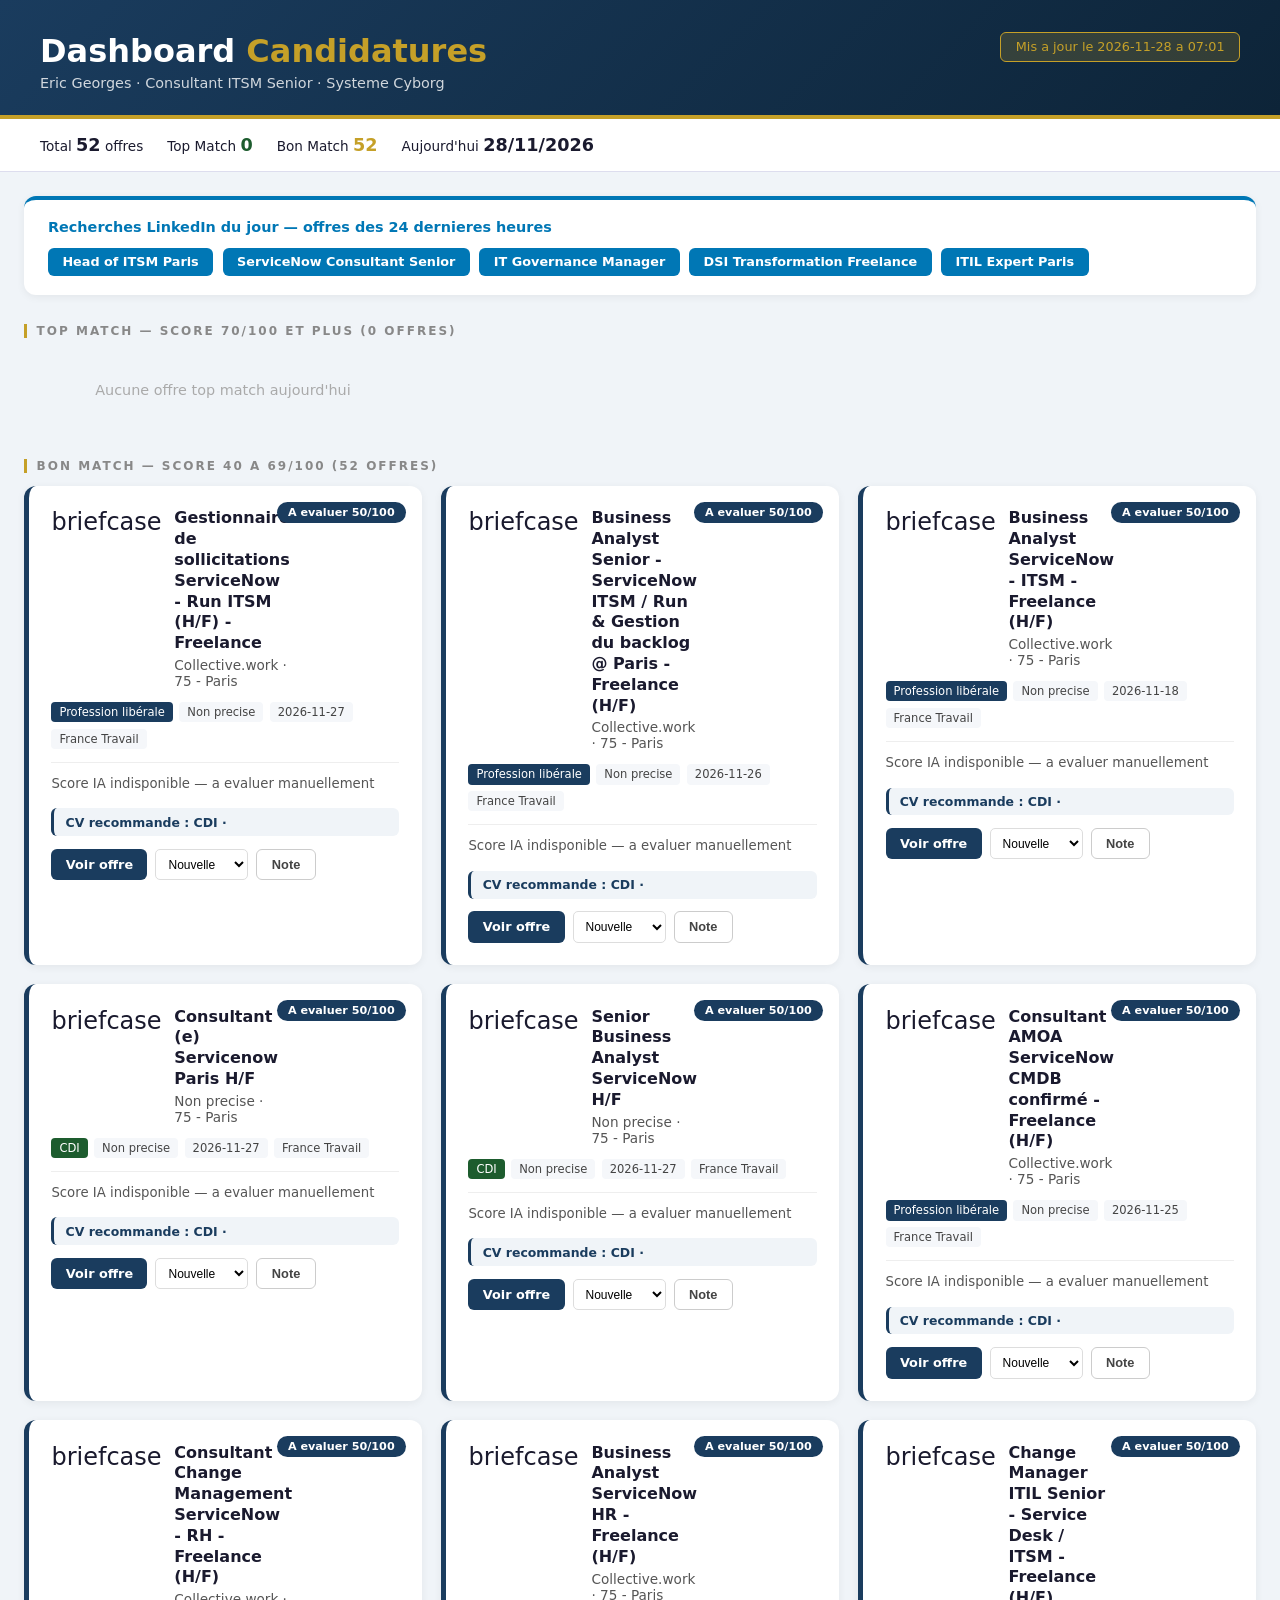
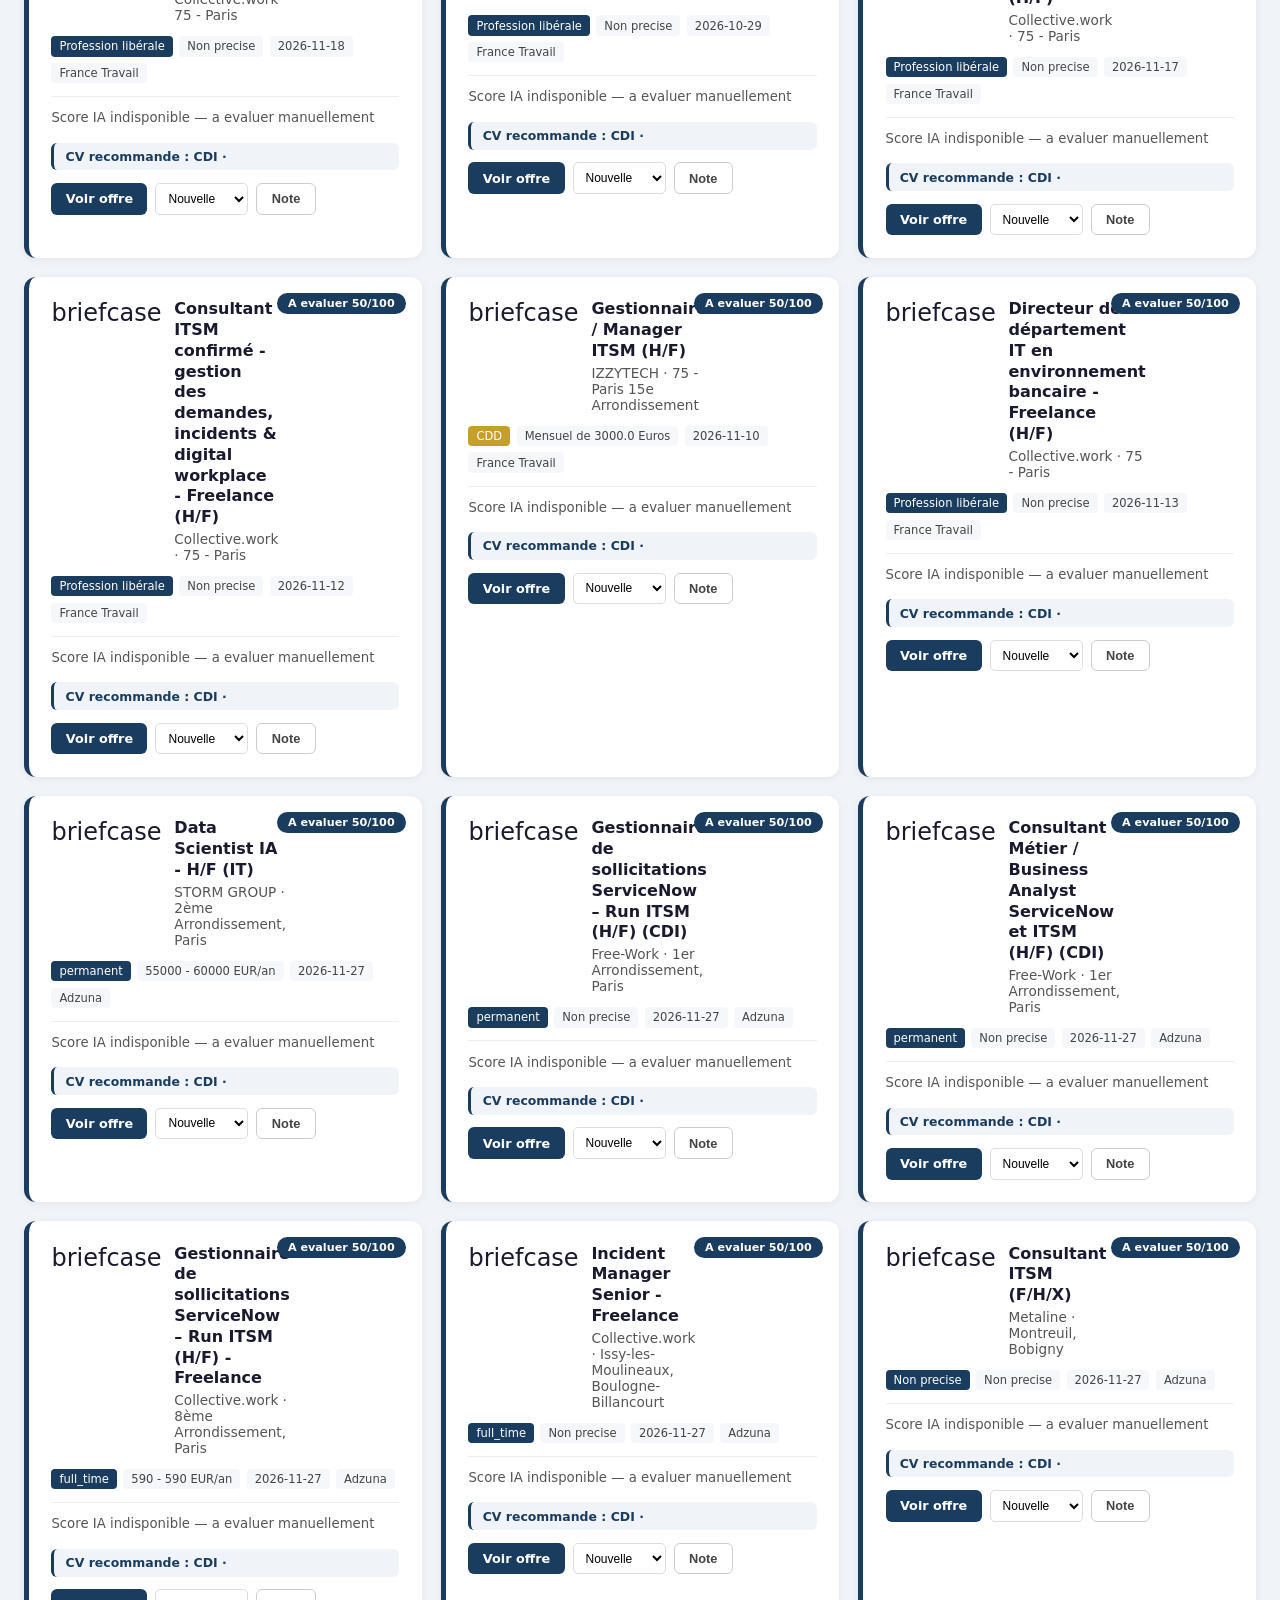
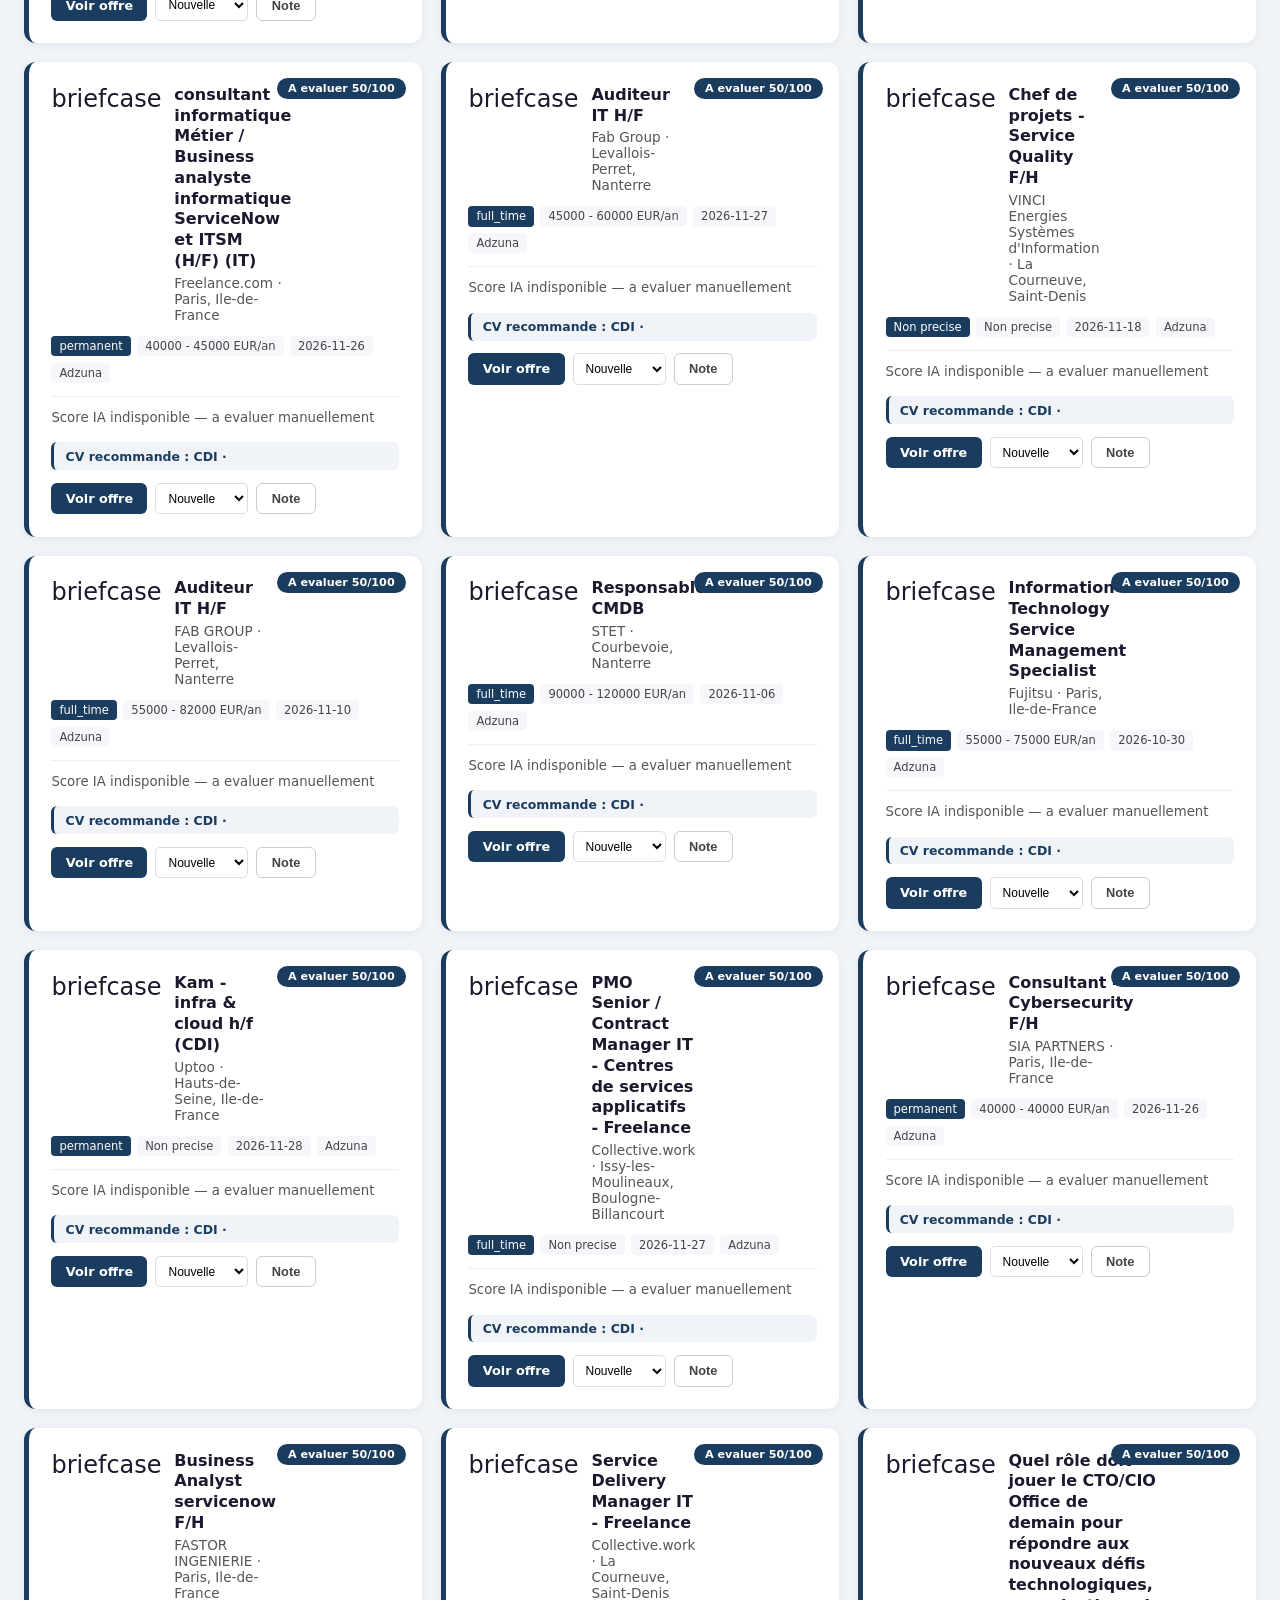
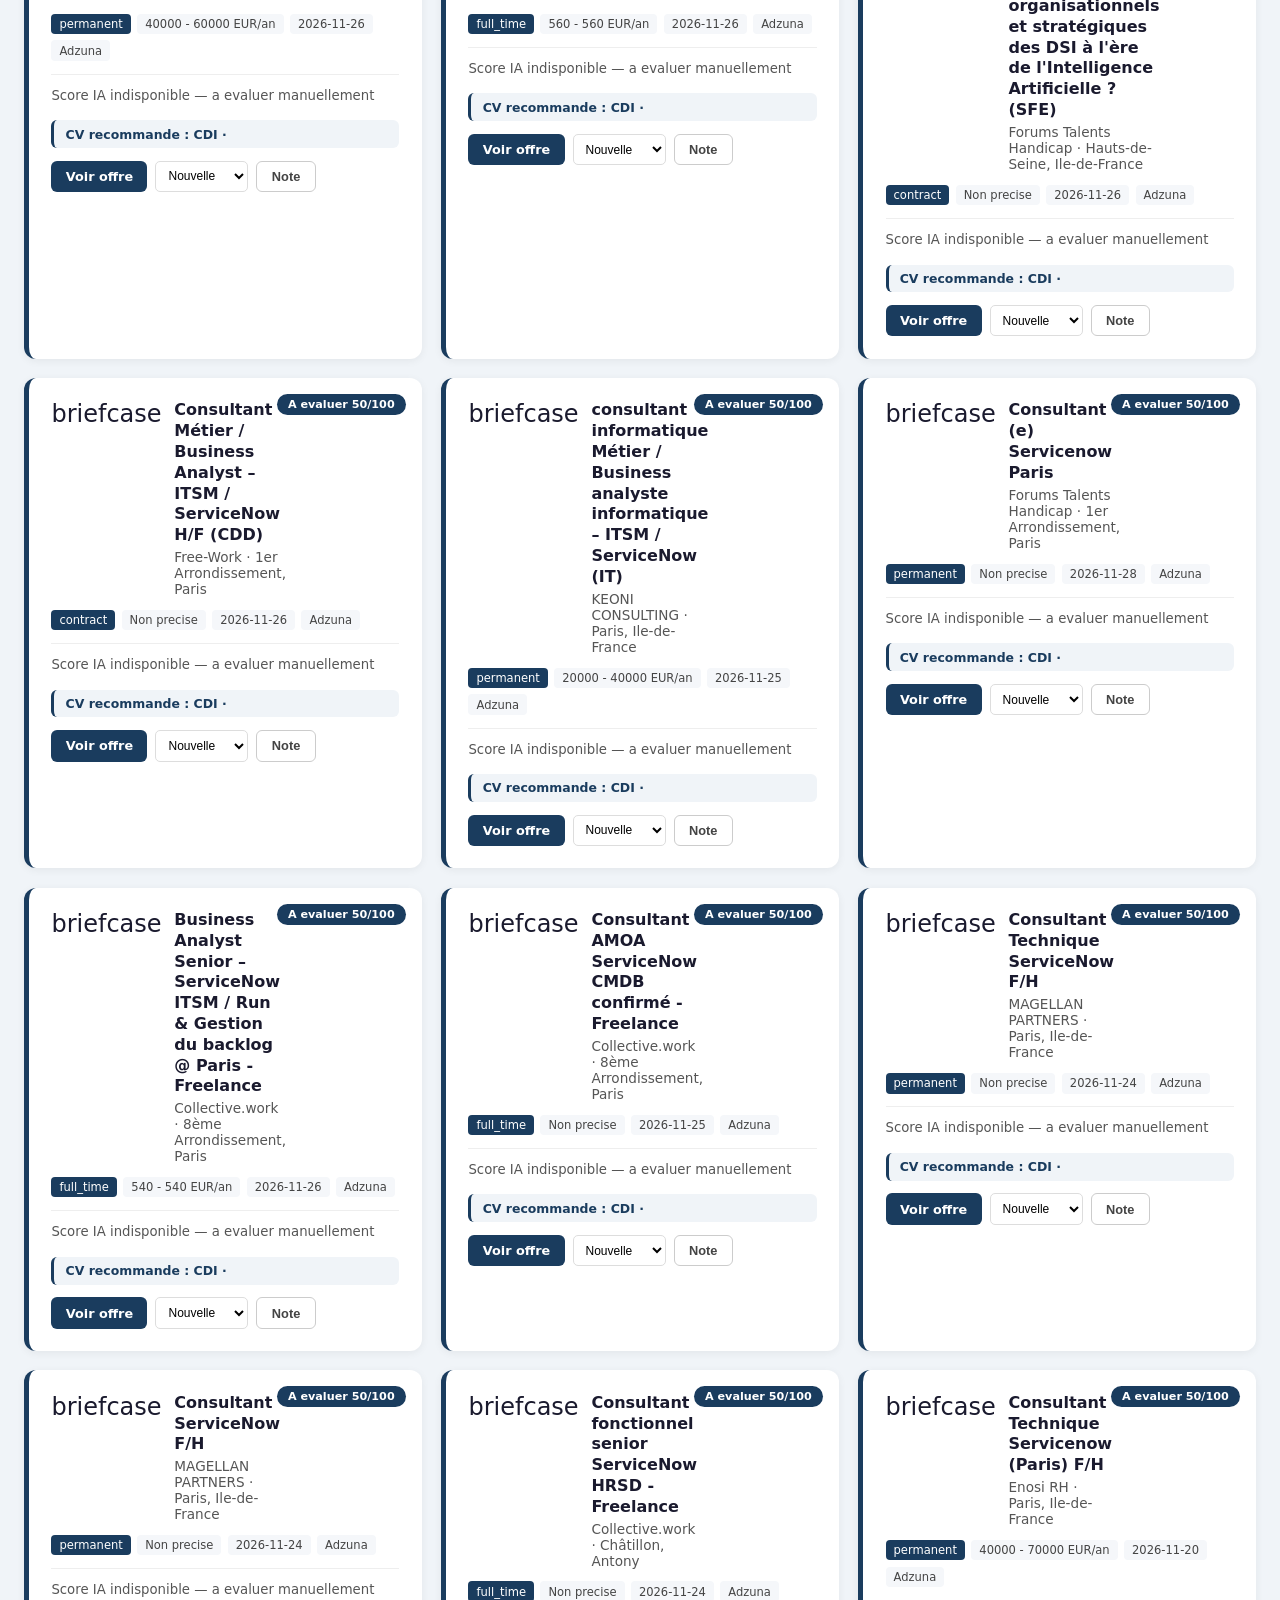
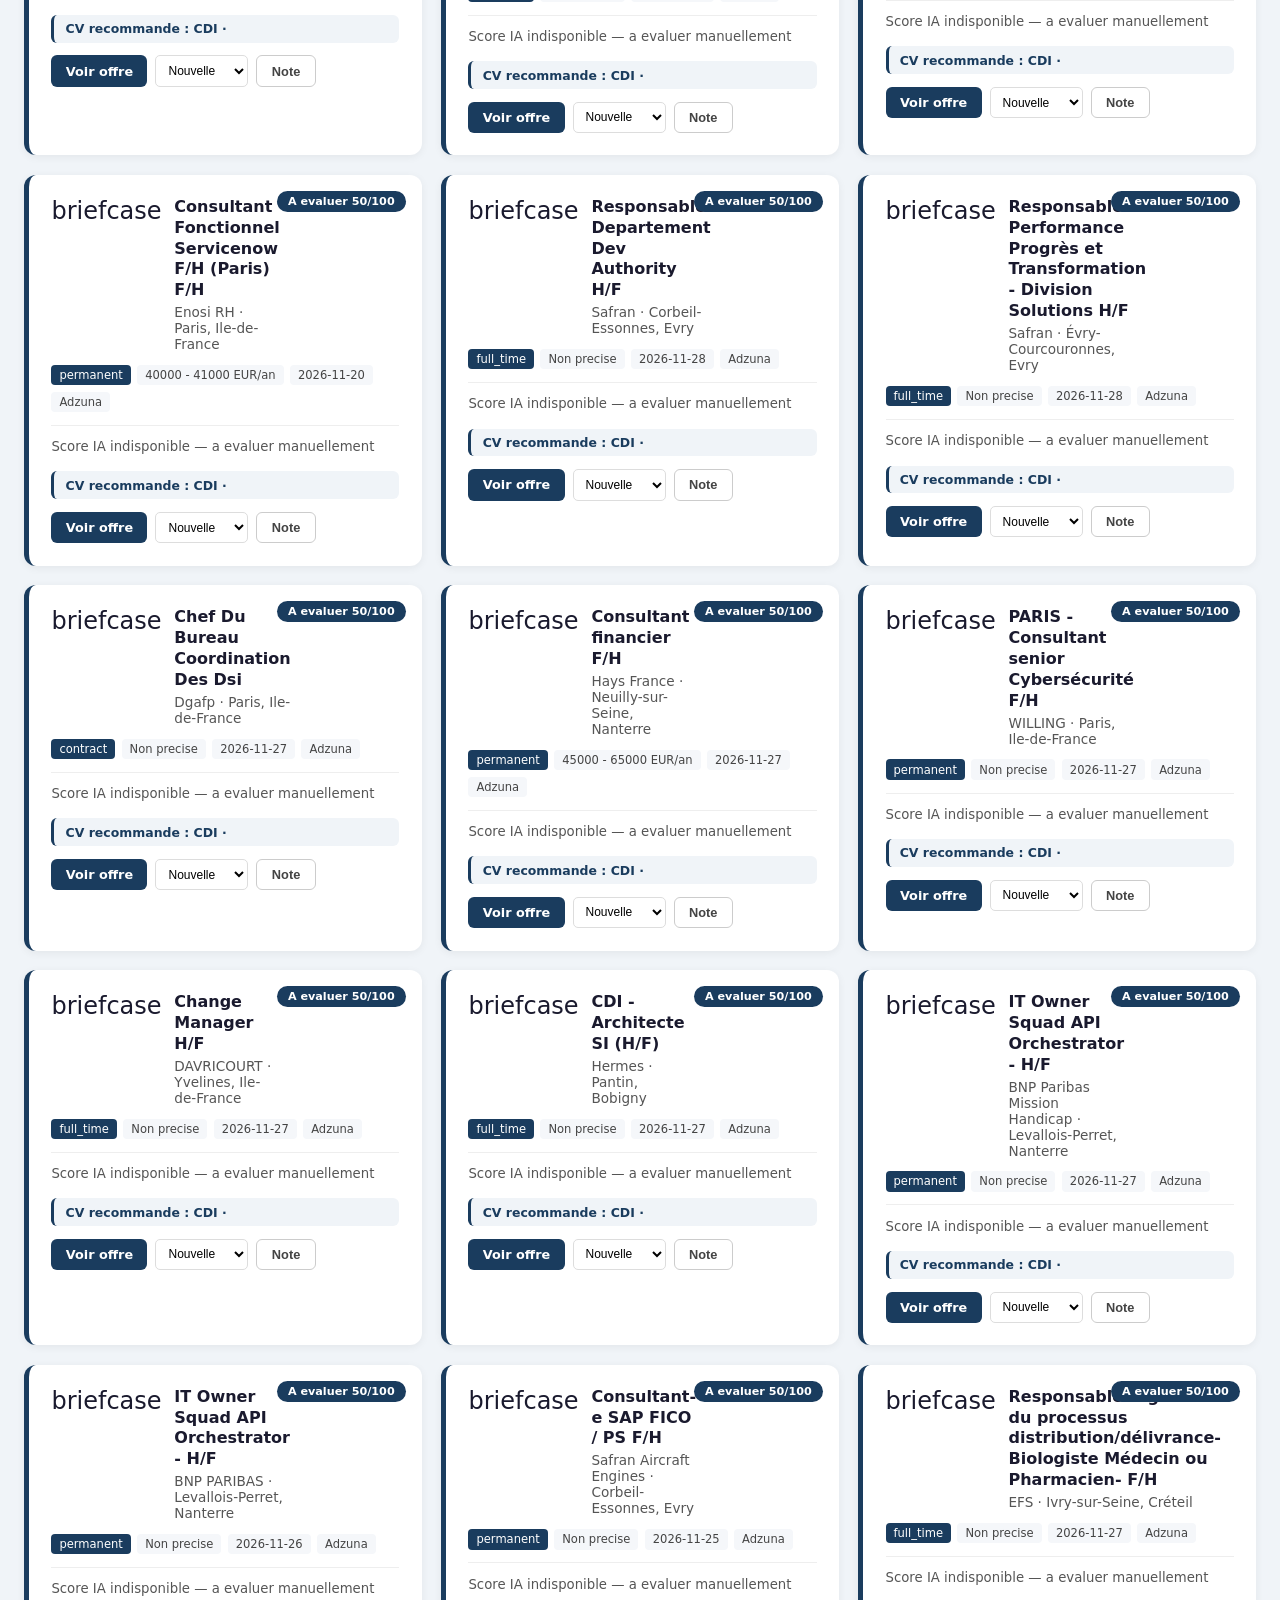
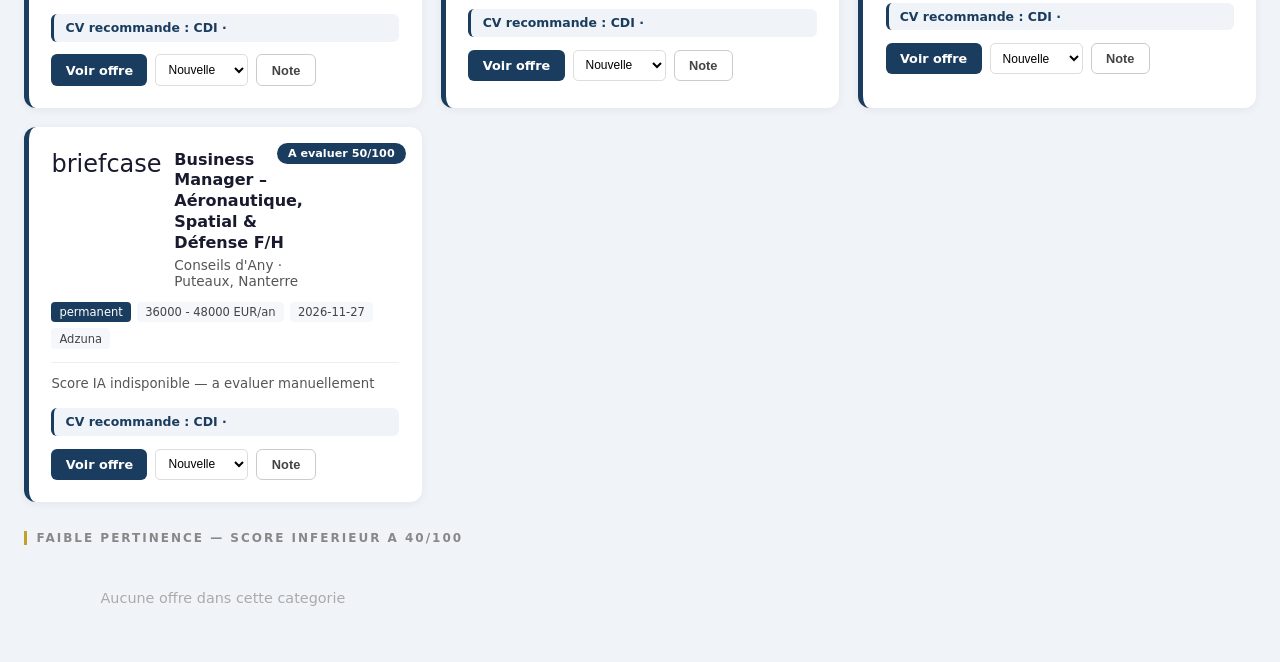
==== commit f49ff56a: "deploy: be750c2e9a7139e9fb1fdb0adfd8ae7b43a29e42" ====
--- a/index.html
+++ b/index.html
@@ -47,12 +47,12 @@
 </style>
 </head>
 <body>
-<div class="header"><div class="header-top"><div><h1>Dashboard <span>Candidatures</span></h1><div class="header-sub">Eric Georges · Consultant ITSM Senior · Systeme Cyborg</div></div><div class="date-badge">Mis a jour le 2026-11-27 a 15:55</div></div></div>
-<div class="stats"><div class="stat">Total <strong>49</strong> offres</div><div class="stat">Top Match <strong style="color:#1D5C2E">0</strong></div><div class="stat">Bon Match <strong style="color:#C5A028">49</strong></div><div class="stat">Aujourd'hui <strong>27/11/2026</strong></div></div>
+<div class="header"><div class="header-top"><div><h1>Dashboard <span>Candidatures</span></h1><div class="header-sub">Eric Georges · Consultant ITSM Senior · Systeme Cyborg</div></div><div class="date-badge">Mis a jour le 2026-11-28 a 07:01</div></div></div>
+<div class="stats"><div class="stat">Total <strong>52</strong> offres</div><div class="stat">Top Match <strong style="color:#1D5C2E">0</strong></div><div class="stat">Bon Match <strong style="color:#C5A028">52</strong></div><div class="stat">Aujourd'hui <strong>28/11/2026</strong></div></div>
 <main>
 <div class="linkedin-section"><h3>Recherches LinkedIn du jour — offres des 24 dernieres heures</h3><div class="linkedin-links"><a class="linkedin-link" href="https://www.linkedin.com/jobs/search/?keywords=head+of+ITSM+paris&location=Paris&f_TPR=r86400" target="_blank">Head of ITSM Paris</a><a class="linkedin-link" href="https://www.linkedin.com/jobs/search/?keywords=servicenow+consultant+senior+paris&location=Paris&f_TPR=r86400" target="_blank">ServiceNow Consultant Senior</a><a class="linkedin-link" href="https://www.linkedin.com/jobs/search/?keywords=IT+governance+manager+paris&location=Paris&f_TPR=r86400" target="_blank">IT Governance Manager</a><a class="linkedin-link" href="https://www.linkedin.com/jobs/search/?keywords=DSI+transformation+freelance+paris&location=Paris&f_TPR=r86400" target="_blank">DSI Transformation Freelance</a><a class="linkedin-link" href="https://www.linkedin.com/jobs/search/?keywords=ITIL+expert+paris&location=Paris&f_TPR=r86400" target="_blank">ITIL Expert Paris</a></div></div>
 <div class="section-label">Top Match — Score 70/100 et plus (0 offres)</div><div class="grid"><div class="empty">Aucune offre top match aujourd'hui</div></div>
-<div class="section-label">Bon Match — Score 40 a 69/100 (49 offres)</div><div class="grid"><div class="card" style="border-left-color:#1A3C5E"><div class="score-badge" style="background:#1A3C5E">A evaluer 50/100</div><div class="card-header"><div class="card-icon">briefcase</div><div><div class="card-title">Gestionnaire de sollicitations ServiceNow - Run ITSM (H/F) - Freelance</div><div class="card-company">Collective.work · 75 - Paris</div></div></div><div class="card-meta"><span class="tag" style="background:#1A3C5E;color:white">Profession libérale</span><span class="tag">Non precise</span><span class="tag">2026-11-27</span><span class="tag">France Travail</span></div><div class="card-body">Score IA indisponible — a evaluer manuellement</div><div class="card-cv" style="border-left:3px solid #1A3C5E">CV recommande : CDI · </div><div class="card-actions"><a class="btn btn-primary" href="https://candidat.francetravail.fr/offres/recherche/detail/9271152" target="_blank">Voir offre</a><select class="status-select" onchange="updateStatus('9271152', this.value)"><option value="new">Nouvelle</option><option value="active">A postuler</option><option value="applied">Envoyee</option><option value="network">Reseau</option><option value="rejected">Refusee</option></select><button class="btn btn-outline" onclick="toggleNote('9271152')">Note</button></div><textarea class="notes-area" id="notes9271152" onchange="saveNote('9271152', this.value)" placeholder="Vos notes..."></textarea></div><div class="card" style="border-left-color:#1A3C5E"><div class="score-badge" style="background:#1A3C5E">A evaluer 50/100</div><div class="card-header"><div class="card-icon">briefcase</div><div><div class="card-title">Business Analyst Senior - ServiceNow ITSM / Run & Gestion du backlog @ Paris - Freelance (H/F)</div><div class="card-company">Collective.work · 75 - Paris</div></div></div><div class="card-meta"><span class="tag" style="background:#1A3C5E;color:white">Profession libérale</span><span class="tag">Non precise</span><span class="tag">2026-11-26</span><span class="tag">France Travail</span></div><div class="card-body">Score IA indisponible — a evaluer manuellement</div><div class="card-cv" style="border-left:3px solid #1A3C5E">CV recommande : CDI · </div><div class="card-actions"><a class="btn btn-primary" href="https://candidat.francetravail.fr/offres/recherche/detail/9210016" target="_blank">Voir offre</a><select class="status-select" onchange="updateStatus('9210016', this.value)"><option value="new">Nouvelle</option><option value="active">A postuler</option><option value="applied">Envoyee</option><option value="network">Reseau</option><option value="rejected">Refusee</option></select><button class="btn btn-outline" onclick="toggleNote('9210016')">Note</button></div><textarea class="notes-area" id="notes9210016" onchange="saveNote('9210016', this.value)" placeholder="Vos notes..."></textarea></div><div class="card" style="border-left-color:#1A3C5E"><div class="score-badge" style="background:#1A3C5E">A evaluer 50/100</div><div class="card-header"><div class="card-icon">briefcase</div><div><div class="card-title">Business Analyst ServiceNow - ITSM - Freelance (H/F)</div><div class="card-company">Collective.work · 75 - Paris</div></div></div><div class="card-meta"><span class="tag" style="background:#1A3C5E;color:white">Profession libérale</span><span class="tag">Non precise</span><span class="tag">2026-11-18</span><span class="tag">France Travail</span></div><div class="card-body">Score IA indisponible — a evaluer manuellement</div><div class="card-cv" style="border-left:3px solid #1A3C5E">CV recommande : CDI · </div><div class="card-actions"><a class="btn btn-primary" href="https://candidat.francetravail.fr/offres/recherche/detail/8951730" target="_blank">Voir offre</a><select class="status-select" onchange="updateStatus('8951730', this.value)"><option value="new">Nouvelle</option><option value="active">A postuler</option><option value="applied">Envoyee</option><option value="network">Reseau</option><option value="rejected">Refusee</option></select><button class="btn btn-outline" onclick="toggleNote('8951730')">Note</button></div><textarea class="notes-area" id="notes8951730" onchange="saveNote('8951730', this.value)" placeholder="Vos notes..."></textarea></div><div class="card" style="border-left-color:#1A3C5E"><div class="score-badge" style="background:#1A3C5E">A evaluer 50/100</div><div class="card-header"><div class="card-icon">briefcase</div><div><div class="card-title">Consultant (e) Servicenow Paris H/F</div><div class="card-company">Non precise · 75 - Paris</div></div></div><div class="card-meta"><span class="tag" style="background:#1D5C2E;color:white">CDI</span><span class="tag">Non precise</span><span class="tag">2026-11-27</span><span class="tag">France Travail</span></div><div class="card-body">Score IA indisponible — a evaluer manuellement</div><div class="card-cv" style="border-left:3px solid #1A3C5E">CV recommande : CDI · </div><div class="card-actions"><a class="btn btn-primary" href="https://candidat.francetravail.fr/offres/recherche/detail/9274784" target="_blank">Voir offre</a><select class="status-select" onchange="updateStatus('9274784', this.value)"><option value="new">Nouvelle</option><option value="active">A postuler</option><option value="applied">Envoyee</option><option value="network">Reseau</option><option value="rejected">Refusee</option></select><button class="btn btn-outline" onclick="toggleNote('9274784')">Note</button></div><textarea class="notes-area" id="notes9274784" onchange="saveNote('9274784', this.value)" placeholder="Vos notes..."></textarea></div><div class="card" style="border-left-color:#1A3C5E"><div class="score-badge" style="background:#1A3C5E">A evaluer 50/100</div><div class="card-header"><div class="card-icon">briefcase</div><div><div class="card-title">Senior Business Analyst ServiceNow H/F</div><div class="card-company">Non precise · 75 - Paris</div></div></div><div class="card-meta"><span class="tag" style="background:#1D5C2E;color:white">CDI</span><span class="tag">Non precise</span><span class="tag">2026-11-27</span><span class="tag">France Travail</span></div><div class="card-body">Score IA indisponible — a evaluer manuellement</div><div class="card-cv" style="border-left:3px solid #1A3C5E">CV recommande : CDI · </div><div class="card-actions"><a class="btn btn-primary" href="https://candidat.francetravail.fr/offres/recherche/detail/9274769" target="_blank">Voir offre</a><select class="status-select" onchange="updateStatus('9274769', this.value)"><option value="new">Nouvelle</option><option value="active">A postuler</option><option value="applied">Envoyee</option><option value="network">Reseau</option><option value="rejected">Refusee</option></select><button class="btn btn-outline" onclick="toggleNote('9274769')">Note</button></div><textarea class="notes-area" id="notes9274769" onchange="saveNote('9274769', this.value)" placeholder="Vos notes..."></textarea></div><div class="card" style="border-left-color:#1A3C5E"><div class="score-badge" style="background:#1A3C5E">A evaluer 50/100</div><div class="card-header"><div class="card-icon">briefcase</div><div><div class="card-title">Consultant AMOA ServiceNow CMDB confirmé - Freelance (H/F)</div><div class="card-company">Collective.work · 75 - Paris</div></div></div><div class="card-meta"><span class="tag" style="background:#1A3C5E;color:white">Profession libérale</span><span class="tag">Non precise</span><span class="tag">2026-11-25</span><span class="tag">France Travail</span></div><div class="card-body">Score IA indisponible — a evaluer manuellement</div><div class="card-cv" style="border-left:3px solid #1A3C5E">CV recommande : CDI · </div><div class="card-actions"><a class="btn btn-primary" href="https://candidat.francetravail.fr/offres/recherche/detail/9176006" target="_blank">Voir offre</a><select class="status-select" onchange="updateStatus('9176006', this.value)"><option value="new">Nouvelle</option><option value="active">A postuler</option><option value="applied">Envoyee</option><option value="network">Reseau</option><option value="rejected">Refusee</option></select><button class="btn btn-outline" onclick="toggleNote('9176006')">Note</button></div><textarea class="notes-area" id="notes9176006" onchange="saveNote('9176006', this.value)" placeholder="Vos notes..."></textarea></div><div class="card" style="border-left-color:#1A3C5E"><div class="score-badge" style="background:#1A3C5E">A evaluer 50/100</div><div class="card-header"><div class="card-icon">briefcase</div><div><div class="card-title">Consultant Change Management ServiceNow - RH - Freelance (H/F)</div><div class="card-company">Collective.work · 75 - Paris</div></div></div><div class="card-meta"><span class="tag" style="background:#1A3C5E;color:white">Profession libérale</span><span class="tag">Non precise</span><span class="tag">2026-11-18</span><span class="tag">France Travail</span></div><div class="card-body">Score IA indisponible — a evaluer manuellement</div><div class="card-cv" style="border-left:3px solid #1A3C5E">CV recommande : CDI · </div><div class="card-actions"><a class="btn btn-primary" href="https://candidat.francetravail.fr/offres/recherche/detail/8951560" target="_blank">Voir offre</a><select class="status-select" onchange="updateStatus('8951560', this.value)"><option value="new">Nouvelle</option><option value="active">A postuler</option><option value="applied">Envoyee</option><option value="network">Reseau</option><option value="rejected">Refusee</option></select><button class="btn btn-outline" onclick="toggleNote('8951560')">Note</button></div><textarea class="notes-area" id="notes8951560" onchange="saveNote('8951560', this.value)" placeholder="Vos notes..."></textarea></div><div class="card" style="border-left-color:#1A3C5E"><div class="score-badge" style="background:#1A3C5E">A evaluer 50/100</div><div class="card-header"><div class="card-icon">briefcase</div><div><div class="card-title">Business Analyst ServiceNow HR - Freelance (H/F)</div><div class="card-company">Collective.work · 75 - Paris</div></div></div><div class="card-meta"><span class="tag" style="background:#1A3C5E;color:white">Profession libérale</span><span class="tag">Non precise</span><span class="tag">2026-10-29</span><span class="tag">France Travail</span></div><div class="card-body">Score IA indisponible — a evaluer manuellement</div><div class="card-cv" style="border-left:3px solid #1A3C5E">CV recommande : CDI · </div><div class="card-actions"><a class="btn btn-primary" href="https://candidat.francetravail.fr/offres/recherche/detail/8394681" target="_blank">Voir offre</a><select class="status-select" onchange="updateStatus('8394681', this.value)"><option value="new">Nouvelle</option><option value="active">A postuler</option><option value="applied">Envoyee</option><option value="network">Reseau</option><option value="rejected">Refusee</option></select><button class="btn btn-outline" onclick="toggleNote('8394681')">Note</button></div><textarea class="notes-area" id="notes8394681" onchange="saveNote('8394681', this.value)" placeholder="Vos notes..."></textarea></div><div class="card" style="border-left-color:#1A3C5E"><div class="score-badge" style="background:#1A3C5E">A evaluer 50/100</div><div class="card-header"><div class="card-icon">briefcase</div><div><div class="card-title">Change Manager ITIL Senior - Service Desk / ITSM - Freelance (H/F)</div><div class="card-company">Collective.work · 75 - Paris</div></div></div><div class="card-meta"><span class="tag" style="background:#1A3C5E;color:white">Profession libérale</span><span class="tag">Non precise</span><span class="tag">2026-11-17</span><span class="tag">France Travail</span></div><div class="card-body">Score IA indisponible — a evaluer manuellement</div><div class="card-cv" style="border-left:3px solid #1A3C5E">CV recommande : CDI · </div><div class="card-actions"><a class="btn btn-primary" href="https://candidat.francetravail.fr/offres/recherche/detail/8915889" target="_blank">Voir offre</a><select class="status-select" onchange="updateStatus('8915889', this.value)"><option value="new">Nouvelle</option><option value="active">A postuler</option><option value="applied">Envoyee</option><option value="network">Reseau</option><option value="rejected">Refusee</option></select><button class="btn btn-outline" onclick="toggleNote('8915889')">Note</button></div><textarea class="notes-area" id="notes8915889" onchange="saveNote('8915889', this.value)" placeholder="Vos notes..."></textarea></div><div class="card" style="border-left-color:#1A3C5E"><div class="score-badge" style="background:#1A3C5E">A evaluer 50/100</div><div class="card-header"><div class="card-icon">briefcase</div><div><div class="card-title">Consultant ITSM confirmé - gestion des demandes, incidents & digital workplace - Freelance (H/F)</div><div class="card-company">Collective.work · 75 - Paris</div></div></div><div class="card-meta"><span class="tag" style="background:#1A3C5E;color:white">Profession libérale</span><span class="tag">Non precise</span><span class="tag">2026-11-12</span><span class="tag">France Travail</span></div><div class="card-body">Score IA indisponible — a evaluer manuellement</div><div class="card-cv" style="border-left:3px solid #1A3C5E">CV recommande : CDI · </div><div class="card-actions"><a class="btn btn-primary" href="https://candidat.francetravail.fr/offres/recherche/detail/8762454" target="_blank">Voir offre</a><select class="status-select" onchange="updateStatus('8762454', this.value)"><option value="new">Nouvelle</option><option value="active">A postuler</option><option value="applied">Envoyee</option><option value="network">Reseau</option><option value="rejected">Refusee</option></select><button class="btn btn-outline" onclick="toggleNote('8762454')">Note</button></div><textarea class="notes-area" id="notes8762454" onchange="saveNote('8762454', this.value)" placeholder="Vos notes..."></textarea></div><div class="card" style="border-left-color:#1A3C5E"><div class="score-badge" style="background:#1A3C5E">A evaluer 50/100</div><div class="card-header"><div class="card-icon">briefcase</div><div><div class="card-title">Gestionnaire / Manager ITSM (H/F)</div><div class="card-company">IZZYTECH · 75 - Paris 15e Arrondissement</div></div></div><div class="card-meta"><span class="tag" style="background:#C5A028;color:white">CDD</span><span class="tag">Mensuel de 3000.0 Euros</span><span class="tag">2026-11-10</span><span class="tag">France Travail</span></div><div class="card-body">Score IA indisponible — a evaluer manuellement</div><div class="card-cv" style="border-left:3px solid #1A3C5E">CV recommande : CDI · </div><div class="card-actions"><a class="btn btn-primary" href="https://candidat.francetravail.fr/offres/recherche/detail/216GRDV" target="_blank">Voir offre</a><select class="status-select" onchange="updateStatus('216GRDV', this.value)"><option value="new">Nouvelle</option><option value="active">A postuler</option><option value="applied">Envoyee</option><option value="network">Reseau</option><option value="rejected">Refusee</option></select><button class="btn btn-outline" onclick="toggleNote('216GRDV')">Note</button></div><textarea class="notes-area" id="notes216GRDV" onchange="saveNote('216GRDV', this.value)" placeholder="Vos notes..."></textarea></div><div class="card" style="border-left-color:#1A3C5E"><div class="score-badge" style="background:#1A3C5E">A evaluer 50/100</div><div class="card-header"><div class="card-icon">briefcase</div><div><div class="card-title">Directeur de département IT en environnement bancaire - Freelance (H/F)</div><div class="card-company">Collective.work · 75 - Paris</div></div></div><div class="card-meta"><span class="tag" style="background:#1A3C5E;color:white">Profession libérale</span><span class="tag">Non precise</span><span class="tag">2026-11-13</span><span class="tag">France Travail</span></div><div class="card-body">Score IA indisponible — a evaluer manuellement</div><div class="card-cv" style="border-left:3px solid #1A3C5E">CV recommande : CDI · </div><div class="card-actions"><a class="btn btn-primary" href="https://candidat.francetravail.fr/offres/recherche/detail/8797809" target="_blank">Voir offre</a><select class="status-select" onchange="updateStatus('8797809', this.value)"><option value="new">Nouvelle</option><option value="active">A postuler</option><option value="applied">Envoyee</option><option value="network">Reseau</option><option value="rejected">Refusee</option></select><button class="btn btn-outline" onclick="toggleNote('8797809')">Note</button></div><textarea class="notes-area" id="notes8797809" onchange="saveNote('8797809', this.value)" placeholder="Vos notes..."></textarea></div><div class="card" style="border-left-color:#1A3C5E"><div class="score-badge" style="background:#1A3C5E">A evaluer 50/100</div><div class="card-header"><div class="card-icon">briefcase</div><div><div class="card-title">Gestionnaire de sollicitations ServiceNow – Run ITSM (H/F) (CDI)</div><div class="card-company">Free-Work · 1er Arrondissement, Paris</div></div></div><div class="card-meta"><span class="tag" style="background:#1A3C5E;color:white">permanent</span><span class="tag">Non precise</span><span class="tag">2026-11-27</span><span class="tag">Adzuna</span></div><div class="card-body">Score IA indisponible — a evaluer manuellement</div><div class="card-cv" style="border-left:3px solid #1A3C5E">CV recommande : CDI · </div><div class="card-actions"><a class="btn btn-primary" href="https://www.adzuna.fr/details/5980863860?utm_medium=api&utm_source=99a97ab7" target="_blank">Voir offre</a><select class="status-select" onchange="updateStatus('adzuna_5980863860', this.value)"><option value="new">Nouvelle</option><option value="active">A postuler</option><option value="applied">Envoyee</option><option value="network">Reseau</option><option value="rejected">Refusee</option></select><button class="btn btn-outline" onclick="toggleNote('adzuna_5980863860')">Note</button></div><textarea class="notes-area" id="notesadzuna_5980863860" onchange="saveNote('adzuna_5980863860', this.value)" placeholder="Vos notes..."></textarea></div><div class="card" style="border-left-color:#1A3C5E"><div class="score-badge" style="background:#1A3C5E">A evaluer 50/100</div><div class="card-header"><div class="card-icon">briefcase</div><div><div class="card-title">Consultant Métier / Business Analyst ServiceNow et ITSM (H/F) (CDI)</div><div class="card-company">Free-Work · 1er Arrondissement, Paris</div></div></div><div class="card-meta"><span class="tag" style="background:#1A3C5E;color:white">permanent</span><span class="tag">Non precise</span><span class="tag">2026-11-27</span><span class="tag">Adzuna</span></div><div class="card-body">Score IA indisponible — a evaluer manuellement</div><div class="card-cv" style="border-left:3px solid #1A3C5E">CV recommande : CDI · </div><div class="card-actions"><a class="btn btn-primary" href="https://www.adzuna.fr/details/5980863856?utm_medium=api&utm_source=99a97ab7" target="_blank">Voir offre</a><select class="status-select" onchange="updateStatus('adzuna_5980863856', this.value)"><option value="new">Nouvelle</option><option value="active">A postuler</option><option value="applied">Envoyee</option><option value="network">Reseau</option><option value="rejected">Refusee</option></select><button class="btn btn-outline" onclick="toggleNote('adzuna_5980863856')">Note</button></div><textarea class="notes-area" id="notesadzuna_5980863856" onchange="saveNote('adzuna_5980863856', this.value)" placeholder="Vos notes..."></textarea></div><div class="card" style="border-left-color:#1A3C5E"><div class="score-badge" style="background:#1A3C5E">A evaluer 50/100</div><div class="card-header"><div class="card-icon">briefcase</div><div><div class="card-title">Gestionnaire de sollicitations ServiceNow – Run ITSM (H/F) - Freelance</div><div class="card-company">Collective.work · 8ème Arrondissement, Paris</div></div></div><div class="card-meta"><span class="tag" style="background:#1A3C5E;color:white">full_time</span><span class="tag">590 - 590 EUR/an</span><span class="tag">2026-11-27</span><span class="tag">Adzuna</span></div><div class="card-body">Score IA indisponible — a evaluer manuellement</div><div class="card-cv" style="border-left:3px solid #1A3C5E">CV recommande : CDI · </div><div class="card-actions"><a class="btn btn-primary" href="https://www.adzuna.fr/details/5980310696?utm_medium=api&utm_source=99a97ab7" target="_blank">Voir offre</a><select class="status-select" onchange="updateStatus('adzuna_5980310696', this.value)"><option value="new">Nouvelle</option><option value="active">A postuler</option><option value="applied">Envoyee</option><option value="network">Reseau</option><option value="rejected">Refusee</option></select><button class="btn btn-outline" onclick="toggleNote('adzuna_5980310696')">Note</button></div><textarea class="notes-area" id="notesadzuna_5980310696" onchange="saveNote('adzuna_5980310696', this.value)" placeholder="Vos notes..."></textarea></div><div class="card" style="border-left-color:#1A3C5E"><div class="score-badge" style="background:#1A3C5E">A evaluer 50/100</div><div class="card-header"><div class="card-icon">briefcase</div><div><div class="card-title">Incident Manager Senior - Freelance</div><div class="card-company">Collective.work · Issy-les-Moulineaux, Boulogne-Billancourt</div></div></div><div class="card-meta"><span class="tag" style="background:#1A3C5E;color:white">full_time</span><span class="tag">Non precise</span><span class="tag">2026-11-27</span><span class="tag">Adzuna</span></div><div class="card-body">Score IA indisponible — a evaluer manuellement</div><div class="card-cv" style="border-left:3px solid #1A3C5E">CV recommande : CDI · </div><div class="card-actions"><a class="btn btn-primary" href="https://www.adzuna.fr/details/5980310191?utm_medium=api&utm_source=99a97ab7" target="_blank">Voir offre</a><select class="status-select" onchange="updateStatus('adzuna_5980310191', this.value)"><option value="new">Nouvelle</option><option value="active">A postuler</option><option value="applied">Envoyee</option><option value="network">Reseau</option><option value="rejected">Refusee</option></select><button class="btn btn-outline" onclick="toggleNote('adzuna_5980310191')">Note</button></div><textarea class="notes-area" id="notesadzuna_5980310191" onchange="saveNote('adzuna_5980310191', this.value)" placeholder="Vos notes..."></textarea></div><div class="card" style="border-left-color:#1A3C5E"><div class="score-badge" style="background:#1A3C5E">A evaluer 50/100</div><div class="card-header"><div class="card-icon">briefcase</div><div><div class="card-title">Business Analyst ServiceNow - ITSM - Freelance</div><div class="card-company">Collective.work · 8ème Arrondissement, Paris</div></div></div><div class="card-meta"><span class="tag" style="background:#1A3C5E;color:white">full_time</span><span class="tag">500 - 500 EUR/an</span><span class="tag">2026-11-27</span><span class="tag">Adzuna</span></div><div class="card-body">Score IA indisponible — a evaluer manuellement</div><div class="card-cv" style="border-left:3px solid #1A3C5E">CV recommande : CDI · </div><div class="card-actions"><a class="btn btn-primary" href="https://www.adzuna.fr/details/5980310113?utm_medium=api&utm_source=99a97ab7" target="_blank">Voir offre</a><select class="status-select" onchange="updateStatus('adzuna_5980310113', this.value)"><option value="new">Nouvelle</option><option value="active">A postuler</option><option value="applied">Envoyee</option><option value="network">Reseau</option><option value="rejected">Refusee</option></select><button class="btn btn-outline" onclick="toggleNote('adzuna_5980310113')">Note</button></div><textarea class="notes-area" id="notesadzuna_5980310113" onchange="saveNote('adzuna_5980310113', this.value)" placeholder="Vos notes..."></textarea></div><div class="card" style="border-left-color:#1A3C5E"><div class="score-badge" style="background:#1A3C5E">A evaluer 50/100</div><div class="card-header"><div class="card-icon">briefcase</div><div><div class="card-title">Product Manager Servicenow - 92 H/F</div><div class="card-company">Informatis · Puteaux, Nanterre</div></div></div><div class="card-meta"><span class="tag" style="background:#1A3C5E;color:white">Non precise</span><span class="tag">Non precise</span><span class="tag">2026-11-27</span><span class="tag">Adzuna</span></div><div class="card-body">Score IA indisponible — a evaluer manuellement</div><div class="card-cv" style="border-left:3px solid #1A3C5E">CV recommande : CDI · </div><div class="card-actions"><a class="btn btn-primary" href="https://www.adzuna.fr/details/5980255672?utm_medium=api&utm_source=99a97ab7" target="_blank">Voir offre</a><select class="status-select" onchange="updateStatus('adzuna_5980255672', this.value)"><option value="new">Nouvelle</option><option value="active">A postuler</option><option value="applied">Envoyee</option><option value="network">Reseau</option><option value="rejected">Refusee</option></select><button class="btn btn-outline" onclick="toggleNote('adzuna_5980255672')">Note</button></div><textarea class="notes-area" id="notesadzuna_5980255672" onchange="saveNote('adzuna_5980255672', this.value)" placeholder="Vos notes..."></textarea></div><div class="card" style="border-left-color:#1A3C5E"><div class="score-badge" style="background:#1A3C5E">A evaluer 50/100</div><div class="card-header"><div class="card-icon">briefcase</div><div><div class="card-title">Consultant ITSM (F/H/X)</div><div class="card-company">Metaline · Montreuil, Bobigny</div></div></div><div class="card-meta"><span class="tag" style="background:#1A3C5E;color:white">Non precise</span><span class="tag">Non precise</span><span class="tag">2026-11-27</span><span class="tag">Adzuna</span></div><div class="card-body">Score IA indisponible — a evaluer manuellement</div><div class="card-cv" style="border-left:3px solid #1A3C5E">CV recommande : CDI · </div><div class="card-actions"><a class="btn btn-primary" href="https://www.adzuna.fr/details/5980204420?utm_medium=api&utm_source=99a97ab7" target="_blank">Voir offre</a><select class="status-select" onchange="updateStatus('adzuna_5980204420', this.value)"><option value="new">Nouvelle</option><option value="active">A postuler</option><option value="applied">Envoyee</option><option value="network">Reseau</option><option value="rejected">Refusee</option></select><button class="btn btn-outline" onclick="toggleNote('adzuna_5980204420')">Note</button></div><textarea class="notes-area" id="notesadzuna_5980204420" onchange="saveNote('adzuna_5980204420', this.value)" placeholder="Vos notes..."></textarea></div><div class="card" style="border-left-color:#1A3C5E"><div class="score-badge" style="background:#1A3C5E">A evaluer 50/100</div><div class="card-header"><div class="card-icon">briefcase</div><div><div class="card-title">consultant informatique Métier / Business analyste informatique ServiceNow et ITSM (H/F) (IT)</div><div class="card-company">Freelance.com · Paris, Ile-de-France</div></div></div><div class="card-meta"><span class="tag" style="background:#1A3C5E;color:white">permanent</span><span class="tag">40000 - 45000 EUR/an</span><span class="tag">2026-11-26</span><span class="tag">Adzuna</span></div><div class="card-body">Score IA indisponible — a evaluer manuellement</div><div class="card-cv" style="border-left:3px solid #1A3C5E">CV recommande : CDI · </div><div class="card-actions"><a class="btn btn-primary" href="https://www.adzuna.fr/details/5980060021?utm_medium=api&utm_source=99a97ab7" target="_blank">Voir offre</a><select class="status-select" onchange="updateStatus('adzuna_5980060021', this.value)"><option value="new">Nouvelle</option><option value="active">A postuler</option><option value="applied">Envoyee</option><option value="network">Reseau</option><option value="rejected">Refusee</option></select><button class="btn btn-outline" onclick="toggleNote('adzuna_5980060021')">Note</button></div><textarea class="notes-area" id="notesadzuna_5980060021" onchange="saveNote('adzuna_5980060021', this.value)" placeholder="Vos notes..."></textarea></div><div class="card" style="border-left-color:#1A3C5E"><div class="score-badge" style="background:#1A3C5E">A evaluer 50/100</div><div class="card-header"><div class="card-icon">briefcase</div><div><div class="card-title">Chef de projets - Service Quality F/H</div><div class="card-company">VINCI Energies Systèmes d'Information · La Courneuve, Saint-Denis</div></div></div><div class="card-meta"><span class="tag" style="background:#1A3C5E;color:white">Non precise</span><span class="tag">Non precise</span><span class="tag">2026-11-18</span><span class="tag">Adzuna</span></div><div class="card-body">Score IA indisponible — a evaluer manuellement</div><div class="card-cv" style="border-left:3px solid #1A3C5E">CV recommande : CDI · </div><div class="card-actions"><a class="btn btn-primary" href="https://www.adzuna.fr/details/5969944587?utm_medium=api&utm_source=99a97ab7" target="_blank">Voir offre</a><select class="status-select" onchange="updateStatus('adzuna_5969944587', this.value)"><option value="new">Nouvelle</option><option value="active">A postuler</option><option value="applied">Envoyee</option><option value="network">Reseau</option><option value="rejected">Refusee</option></select><button class="btn btn-outline" onclick="toggleNote('adzuna_5969944587')">Note</button></div><textarea class="notes-area" id="notesadzuna_5969944587" onchange="saveNote('adzuna_5969944587', this.value)" placeholder="Vos notes..."></textarea></div><div class="card" style="border-left-color:#1A3C5E"><div class="score-badge" style="background:#1A3C5E">A evaluer 50/100</div><div class="card-header"><div class="card-icon">briefcase</div><div><div class="card-title">Auditeur IT H/F</div><div class="card-company">FAB Group · Levallois-Perret, Nanterre</div></div></div><div class="card-meta"><span class="tag" style="background:#1A3C5E;color:white">full_time</span><span class="tag">55000 - 82000 EUR/an</span><span class="tag">2026-11-10</span><span class="tag">Adzuna</span></div><div class="card-body">Score IA indisponible — a evaluer manuellement</div><div class="card-cv" style="border-left:3px solid #1A3C5E">CV recommande : CDI · </div><div class="card-actions"><a class="btn btn-primary" href="https://www.adzuna.fr/details/5960431758?utm_medium=api&utm_source=99a97ab7" target="_blank">Voir offre</a><select class="status-select" onchange="updateStatus('adzuna_5960431758', this.value)"><option value="new">Nouvelle</option><option value="active">A postuler</option><option value="applied">Envoyee</option><option value="network">Reseau</option><option value="rejected">Refusee</option></select><button class="btn btn-outline" onclick="toggleNote('adzuna_5960431758')">Note</button></div><textarea class="notes-area" id="notesadzuna_5960431758" onchange="saveNote('adzuna_5960431758', this.value)" placeholder="Vos notes..."></textarea></div><div class="card" style="border-left-color:#1A3C5E"><div class="score-badge" style="background:#1A3C5E">A evaluer 50/100</div><div class="card-header"><div class="card-icon">briefcase</div><div><div class="card-title">Responsable CMDB</div><div class="card-company">STET · Courbevoie, Nanterre</div></div></div><div class="card-meta"><span class="tag" style="background:#1A3C5E;color:white">full_time</span><span class="tag">90000 - 120000 EUR/an</span><span class="tag">2026-11-06</span><span class="tag">Adzuna</span></div><div class="card-body">Score IA indisponible — a evaluer manuellement</div><div class="card-cv" style="border-left:3px solid #1A3C5E">CV recommande : CDI · </div><div class="card-actions"><a class="btn btn-primary" href="https://www.adzuna.fr/details/5955282453?utm_medium=api&utm_source=99a97ab7" target="_blank">Voir offre</a><select class="status-select" onchange="updateStatus('adzuna_5955282453', this.value)"><option value="new">Nouvelle</option><option value="active">A postuler</option><option value="applied">Envoyee</option><option value="network">Reseau</option><option value="rejected">Refusee</option></select><button class="btn btn-outline" onclick="toggleNote('adzuna_5955282453')">Note</button></div><textarea class="notes-area" id="notesadzuna_5955282453" onchange="saveNote('adzuna_5955282453', this.value)" placeholder="Vos notes..."></textarea></div><div class="card" style="border-left-color:#1A3C5E"><div class="score-badge" style="background:#1A3C5E">A evaluer 50/100</div><div class="card-header"><div class="card-icon">briefcase</div><div><div class="card-title">Information Technology Service Management Specialist</div><div class="card-company">Fujitsu · Paris, Ile-de-France</div></div></div><div class="card-meta"><span class="tag" style="background:#1A3C5E;color:white">full_time</span><span class="tag">55000 - 75000 EUR/an</span><span class="tag">2026-10-30</span><span class="tag">Adzuna</span></div><div class="card-body">Score IA indisponible — a evaluer manuellement</div><div class="card-cv" style="border-left:3px solid #1A3C5E">CV recommande : CDI · </div><div class="card-actions"><a class="btn btn-primary" href="https://www.adzuna.fr/details/5946551173?utm_medium=api&utm_source=99a97ab7" target="_blank">Voir offre</a><select class="status-select" onchange="updateStatus('adzuna_5946551173', this.value)"><option value="new">Nouvelle</option><option value="active">A postuler</option><option value="applied">Envoyee</option><option value="network">Reseau</option><option value="rejected">Refusee</option></select><button class="btn btn-outline" onclick="toggleNote('adzuna_5946551173')">Note</button></div><textarea class="notes-area" id="notesadzuna_5946551173" onchange="saveNote('adzuna_5946551173', this.value)" placeholder="Vos notes..."></textarea></div><div class="card" style="border-left-color:#1A3C5E"><div class="score-badge" style="background:#1A3C5E">A evaluer 50/100</div><div class="card-header"><div class="card-icon">briefcase</div><div><div class="card-title">PMO Senior / Contract Manager IT - Centres de services applicatifs - Freelance</div><div class="card-company">Collective.work · Issy-les-Moulineaux, Boulogne-Billancourt</div></div></div><div class="card-meta"><span class="tag" style="background:#1A3C5E;color:white">full_time</span><span class="tag">Non precise</span><span class="tag">2026-11-27</span><span class="tag">Adzuna</span></div><div class="card-body">Score IA indisponible — a evaluer manuellement</div><div class="card-cv" style="border-left:3px solid #1A3C5E">CV recommande : CDI · </div><div class="card-actions"><a class="btn btn-primary" href="https://www.adzuna.fr/details/5980310185?utm_medium=api&utm_source=99a97ab7" target="_blank">Voir offre</a><select class="status-select" onchange="updateStatus('adzuna_5980310185', this.value)"><option value="new">Nouvelle</option><option value="active">A postuler</option><option value="applied">Envoyee</option><option value="network">Reseau</option><option value="rejected">Refusee</option></select><button class="btn btn-outline" onclick="toggleNote('adzuna_5980310185')">Note</button></div><textarea class="notes-area" id="notesadzuna_5980310185" onchange="saveNote('adzuna_5980310185', this.value)" placeholder="Vos notes..."></textarea></div><div class="card" style="border-left-color:#1A3C5E"><div class="score-badge" style="background:#1A3C5E">A evaluer 50/100</div><div class="card-header"><div class="card-icon">briefcase</div><div><div class="card-title">Consultant - Cybersecurity F/H</div><div class="card-company">SIA PARTNERS · Paris, Ile-de-France</div></div></div><div class="card-meta"><span class="tag" style="background:#1A3C5E;color:white">permanent</span><span class="tag">40000 - 40000 EUR/an</span><span class="tag">2026-11-26</span><span class="tag">Adzuna</span></div><div class="card-body">Score IA indisponible — a evaluer manuellement</div><div class="card-cv" style="border-left:3px solid #1A3C5E">CV recommande : CDI · </div><div class="card-actions"><a class="btn btn-primary" href="https://www.adzuna.fr/details/5979677902?utm_medium=api&utm_source=99a97ab7" target="_blank">Voir offre</a><select class="status-select" onchange="updateStatus('adzuna_5979677902', this.value)"><option value="new">Nouvelle</option><option value="active">A postuler</option><option value="applied">Envoyee</option><option value="network">Reseau</option><option value="rejected">Refusee</option></select><button class="btn btn-outline" onclick="toggleNote('adzuna_5979677902')">Note</button></div><textarea class="notes-area" id="notesadzuna_5979677902" onchange="saveNote('adzuna_5979677902', this.value)" placeholder="Vos notes..."></textarea></div><div class="card" style="border-left-color:#1A3C5E"><div class="score-badge" style="background:#1A3C5E">A evaluer 50/100</div><div class="card-header"><div class="card-icon">briefcase</div><div><div class="card-title">Business Analyst servicenow F/H</div><div class="card-company">FASTOR INGENIERIE · Paris, Ile-de-France</div></div></div><div class="card-meta"><span class="tag" style="background:#1A3C5E;color:white">permanent</span><span class="tag">40000 - 60000 EUR/an</span><span class="tag">2026-11-26</span><span class="tag">Adzuna</span></div><div class="card-body">Score IA indisponible — a evaluer manuellement</div><div class="card-cv" style="border-left:3px solid #1A3C5E">CV recommande : CDI · </div><div class="card-actions"><a class="btn btn-primary" href="https://www.adzuna.fr/details/5979667275?utm_medium=api&utm_source=99a97ab7" target="_blank">Voir offre</a><select class="status-select" onchange="updateStatus('adzuna_5979667275', this.value)"><option value="new">Nouvelle</option><option value="active">A postuler</option><option value="applied">Envoyee</option><option value="network">Reseau</option><option value="rejected">Refusee</option></select><button class="btn btn-outline" onclick="toggleNote('adzuna_5979667275')">Note</button></div><textarea class="notes-area" id="notesadzuna_5979667275" onchange="saveNote('adzuna_5979667275', this.value)" placeholder="Vos notes..."></textarea></div><div class="card" style="border-left-color:#1A3C5E"><div class="score-badge" style="background:#1A3C5E">A evaluer 50/100</div><div class="card-header"><div class="card-icon">briefcase</div><div><div class="card-title">Service Delivery Manager IT - Freelance</div><div class="card-company">Collective.work · La Courneuve, Saint-Denis</div></div></div><div class="card-meta"><span class="tag" style="background:#1A3C5E;color:white">full_time</span><span class="tag">560 - 560 EUR/an</span><span class="tag">2026-11-26</span><span class="tag">Adzuna</span></div><div class="card-body">Score IA indisponible — a evaluer manuellement</div><div class="card-cv" style="border-left:3px solid #1A3C5E">CV recommande : CDI · </div><div class="card-actions"><a class="btn btn-primary" href="https://www.adzuna.fr/details/5979057478?utm_medium=api&utm_source=99a97ab7" target="_blank">Voir offre</a><select class="status-select" onchange="updateStatus('adzuna_5979057478', this.value)"><option value="new">Nouvelle</option><option value="active">A postuler</option><option value="applied">Envoyee</option><option value="network">Reseau</option><option value="rejected">Refusee</option></select><button class="btn btn-outline" onclick="toggleNote('adzuna_5979057478')">Note</button></div><textarea class="notes-area" id="notesadzuna_5979057478" onchange="saveNote('adzuna_5979057478', this.value)" placeholder="Vos notes..."></textarea></div><div class="card" style="border-left-color:#1A3C5E"><div class="score-badge" style="background:#1A3C5E">A evaluer 50/100</div><div class="card-header"><div class="card-icon">briefcase</div><div><div class="card-title">Quel rôle doit jouer le CTO/CIO Office de demain pour répondre aux nouveaux défis technologiques, organisationnels et stratégiques des DSI à l'ère de l'Intelligence Artificielle ? (SFE)</div><div class="card-company">Forums Talents Handicap · Hauts-de-Seine, Ile-de-France</div></div></div><div class="card-meta"><span class="tag" style="background:#1A3C5E;color:white">contract</span><span class="tag">Non precise</span><span class="tag">2026-11-26</span><span class="tag">Adzuna</span></div><div class="card-body">Score IA indisponible — a evaluer manuellement</div><div class="card-cv" style="border-left:3px solid #1A3C5E">CV recommande : CDI · </div><div class="card-actions"><a class="btn btn-primary" href="https://www.adzuna.fr/details/5978991715?utm_medium=api&utm_source=99a97ab7" target="_blank">Voir offre</a><select class="status-select" onchange="updateStatus('adzuna_5978991715', this.value)"><option value="new">Nouvelle</option><option value="active">A postuler</option><option value="applied">Envoyee</option><option value="network">Reseau</option><option value="rejected">Refusee</option></select><button class="btn btn-outline" onclick="toggleNote('adzuna_5978991715')">Note</button></div><textarea class="notes-area" id="notesadzuna_5978991715" onchange="saveNote('adzuna_5978991715', this.value)" placeholder="Vos notes..."></textarea></div><div class="card" style="border-left-color:#1A3C5E"><div class="score-badge" style="background:#1A3C5E">A evaluer 50/100</div><div class="card-header"><div class="card-icon">briefcase</div><div><div class="card-title">Consultant Métier / Business Analyst – ITSM / ServiceNow H/F (CDD)</div><div class="card-company">Free-Work · 1er Arrondissement, Paris</div></div></div><div class="card-meta"><span class="tag" style="background:#1A3C5E;color:white">contract</span><span class="tag">Non precise</span><span class="tag">2026-11-26</span><span class="tag">Adzuna</span></div><div class="card-body">Score IA indisponible — a evaluer manuellement</div><div class="card-cv" style="border-left:3px solid #1A3C5E">CV recommande : CDI · </div><div class="card-actions"><a class="btn btn-primary" href="https://www.adzuna.fr/details/5978873674?utm_medium=api&utm_source=99a97ab7" target="_blank">Voir offre</a><select class="status-select" onchange="updateStatus('adzuna_5978873674', this.value)"><option value="new">Nouvelle</option><option value="active">A postuler</option><option value="applied">Envoyee</option><option value="network">Reseau</option><option value="rejected">Refusee</option></select><button class="btn btn-outline" onclick="toggleNote('adzuna_5978873674')">Note</button></div><textarea class="notes-area" id="notesadzuna_5978873674" onchange="saveNote('adzuna_5978873674', this.value)" placeholder="Vos notes..."></textarea></div><div class="card" style="border-left-color:#1A3C5E"><div class="score-badge" style="background:#1A3C5E">A evaluer 50/100</div><div class="card-header"><div class="card-icon">briefcase</div><div><div class="card-title">consultant informatique Métier / Business analyste informatique – ITSM / ServiceNow (IT)</div><div class="card-company">KEONI CONSULTING · Paris, Ile-de-France</div></div></div><div class="card-meta"><span class="tag" style="background:#1A3C5E;color:white">permanent</span><span class="tag">20000 - 40000 EUR/an</span><span class="tag">2026-11-25</span><span class="tag">Adzuna</span></div><div class="card-body">Score IA indisponible — a evaluer manuellement</div><div class="card-cv" style="border-left:3px solid #1A3C5E">CV recommande : CDI · </div><div class="card-actions"><a class="btn btn-primary" href="https://www.adzuna.fr/details/5978829424?utm_medium=api&utm_source=99a97ab7" target="_blank">Voir offre</a><select class="status-select" onchange="updateStatus('adzuna_5978829424', this.value)"><option value="new">Nouvelle</option><option value="active">A postuler</option><option value="applied">Envoyee</option><option value="network">Reseau</option><option value="rejected">Refusee</option></select><button class="btn btn-outline" onclick="toggleNote('adzuna_5978829424')">Note</button></div><textarea class="notes-area" id="notesadzuna_5978829424" onchange="saveNote('adzuna_5978829424', this.value)" placeholder="Vos notes..."></textarea></div><div class="card" style="border-left-color:#1A3C5E"><div class="score-badge" style="background:#1A3C5E">A evaluer 50/100</div><div class="card-header"><div class="card-icon">briefcase</div><div><div class="card-title">Business Analyst Senior – ServiceNow ITSM / Run & Gestion du backlog @ Paris - Freelance</div><div class="card-company">Collective.work · 8ème Arrondissement, Paris</div></div></div><div class="card-meta"><span class="tag" style="background:#1A3C5E;color:white">full_time</span><span class="tag">540 - 540 EUR/an</span><span class="tag">2026-11-26</span><span class="tag">Adzuna</span></div><div class="card-body">Score IA indisponible — a evaluer manuellement</div><div class="card-cv" style="border-left:3px solid #1A3C5E">CV recommande : CDI · </div><div class="card-actions"><a class="btn btn-primary" href="https://www.adzuna.fr/details/5979057352?utm_medium=api&utm_source=99a97ab7" target="_blank">Voir offre</a><select class="status-select" onchange="updateStatus('adzuna_5979057352', this.value)"><option value="new">Nouvelle</option><option value="active">A postuler</option><option value="applied">Envoyee</option><option value="network">Reseau</option><option value="rejected">Refusee</option></select><button class="btn btn-outline" onclick="toggleNote('adzuna_5979057352')">Note</button></div><textarea class="notes-area" id="notesadzuna_5979057352" onchange="saveNote('adzuna_5979057352', this.value)" placeholder="Vos notes..."></textarea></div><div class="card" style="border-left-color:#1A3C5E"><div class="score-badge" style="background:#1A3C5E">A evaluer 50/100</div><div class="card-header"><div class="card-icon">briefcase</div><div><div class="card-title">Consultant amoa cmdb (servicenow) h/f (CDI)</div><div class="card-company">Free-Work · 1er Arrondissement, Paris</div></div></div><div class="card-meta"><span class="tag" style="background:#1A3C5E;color:white">permanent</span><span class="tag">Non precise</span><span class="tag">2026-11-25</span><span class="tag">Adzuna</span></div><div class="card-body">Score IA indisponible — a evaluer manuellement</div><div class="card-cv" style="border-left:3px solid #1A3C5E">CV recommande : CDI · </div><div class="card-actions"><a class="btn btn-primary" href="https://www.adzuna.fr/details/5978585397?utm_medium=api&utm_source=99a97ab7" target="_blank">Voir offre</a><select class="status-select" onchange="updateStatus('adzuna_5978585397', this.value)"><option value="new">Nouvelle</option><option value="active">A postuler</option><option value="applied">Envoyee</option><option value="network">Reseau</option><option value="rejected">Refusee</option></select><button class="btn btn-outline" onclick="toggleNote('adzuna_5978585397')">Note</button></div><textarea class="notes-area" id="notesadzuna_5978585397" onchange="saveNote('adzuna_5978585397', this.value)" placeholder="Vos notes..."></textarea></div><div class="card" style="border-left-color:#1A3C5E"><div class="score-badge" style="background:#1A3C5E">A evaluer 50/100</div><div class="card-header"><div class="card-icon">briefcase</div><div><div class="card-title">Consultant AMOA ServiceNow CMDB confirmé - Freelance</div><div class="card-company">Collective.work · 8ème Arrondissement, Paris</div></div></div><div class="card-meta"><span class="tag" style="background:#1A3C5E;color:white">full_time</span><span class="tag">Non precise</span><span class="tag">2026-11-25</span><span class="tag">Adzuna</span></div><div class="card-body">Score IA indisponible — a evaluer manuellement</div><div class="card-cv" style="border-left:3px solid #1A3C5E">CV recommande : CDI · </div><div class="card-actions"><a class="btn btn-primary" href="https://www.adzuna.fr/details/5977818866?utm_medium=api&utm_source=99a97ab7" target="_blank">Voir offre</a><select class="status-select" onchange="updateStatus('adzuna_5977818866', this.value)"><option value="new">Nouvelle</option><option value="active">A postuler</option><option value="applied">Envoyee</option><option value="network">Reseau</option><option value="rejected">Refusee</option></select><button class="btn btn-outline" onclick="toggleNote('adzuna_5977818866')">Note</button></div><textarea class="notes-area" id="notesadzuna_5977818866" onchange="saveNote('adzuna_5977818866', this.value)" placeholder="Vos notes..."></textarea></div><div class="card" style="border-left-color:#1A3C5E"><div class="score-badge" style="background:#1A3C5E">A evaluer 50/100</div><div class="card-header"><div class="card-icon">briefcase</div><div><div class="card-title">Consultant Technique ServiceNow F/H</div><div class="card-company">MAGELLAN PARTNERS · Paris, Ile-de-France</div></div></div><div class="card-meta"><span class="tag" style="background:#1A3C5E;color:white">permanent</span><span class="tag">Non precise</span><span class="tag">2026-11-24</span><span class="tag">Adzuna</span></div><div class="card-body">Score IA indisponible — a evaluer manuellement</div><div class="card-cv" style="border-left:3px solid #1A3C5E">CV recommande : CDI · </div><div class="card-actions"><a class="btn btn-primary" href="https://www.adzuna.fr/details/5977151215?utm_medium=api&utm_source=99a97ab7" target="_blank">Voir offre</a><select class="status-select" onchange="updateStatus('adzuna_5977151215', this.value)"><option value="new">Nouvelle</option><option value="active">A postuler</option><option value="applied">Envoyee</option><option value="network">Reseau</option><option value="rejected">Refusee</option></select><button class="btn btn-outline" onclick="toggleNote('adzuna_5977151215')">Note</button></div><textarea class="notes-area" id="notesadzuna_5977151215" onchange="saveNote('adzuna_5977151215', this.value)" placeholder="Vos notes..."></textarea></div><div class="card" style="border-left-color:#1A3C5E"><div class="score-badge" style="background:#1A3C5E">A evaluer 50/100</div><div class="card-header"><div class="card-icon">briefcase</div><div><div class="card-title">Consultant ServiceNow F/H</div><div class="card-company">MAGELLAN PARTNERS · Paris, Ile-de-France</div></div></div><div class="card-meta"><span class="tag" style="background:#1A3C5E;color:white">permanent</span><span class="tag">Non precise</span><span class="tag">2026-11-24</span><span class="tag">Adzuna</span></div><div class="card-body">Score IA indisponible — a evaluer manuellement</div><div class="card-cv" style="border-left:3px solid #1A3C5E">CV recommande : CDI · </div><div class="card-actions"><a class="btn btn-primary" href="https://www.adzuna.fr/details/5977151227?utm_medium=api&utm_source=99a97ab7" target="_blank">Voir offre</a><select class="status-select" onchange="updateStatus('adzuna_5977151227', this.value)"><option value="new">Nouvelle</option><option value="active">A postuler</option><option value="applied">Envoyee</option><option value="network">Reseau</option><option value="rejected">Refusee</option></select><button class="btn btn-outline" onclick="toggleNote('adzuna_5977151227')">Note</button></div><textarea class="notes-area" id="notesadzuna_5977151227" onchange="saveNote('adzuna_5977151227', this.value)" placeholder="Vos notes..."></textarea></div><div class="card" style="border-left-color:#1A3C5E"><div class="score-badge" style="background:#1A3C5E">A evaluer 50/100</div><div class="card-header"><div class="card-icon">briefcase</div><div><div class="card-title">Consultant fonctionnel senior ServiceNow HRSD - Freelance</div><div class="card-company">Collective.work · Châtillon, Antony</div></div></div><div class="card-meta"><span class="tag" style="background:#1A3C5E;color:white">full_time</span><span class="tag">Non precise</span><span class="tag">2026-11-24</span><span class="tag">Adzuna</span></div><div class="card-body">Score IA indisponible — a evaluer manuellement</div><div class="card-cv" style="border-left:3px solid #1A3C5E">CV recommande : CDI · </div><div class="card-actions"><a class="btn btn-primary" href="https://www.adzuna.fr/details/5976747943?utm_medium=api&utm_source=99a97ab7" target="_blank">Voir offre</a><select class="status-select" onchange="updateStatus('adzuna_5976747943', this.value)"><option value="new">Nouvelle</option><option value="active">A postuler</option><option value="applied">Envoyee</option><option value="network">Reseau</option><option value="rejected">Refusee</option></select><button class="btn btn-outline" onclick="toggleNote('adzuna_5976747943')">Note</button></div><textarea class="notes-area" id="notesadzuna_5976747943" onchange="saveNote('adzuna_5976747943', this.value)" placeholder="Vos notes..."></textarea></div><div class="card" style="border-left-color:#1A3C5E"><div class="score-badge" style="background:#1A3C5E">A evaluer 50/100</div><div class="card-header"><div class="card-icon">briefcase</div><div><div class="card-title">Consultant Technique Servicenow (Paris) F/H</div><div class="card-company">Enosi RH · Paris, Ile-de-France</div></div></div><div class="card-meta"><span class="tag" style="background:#1A3C5E;color:white">permanent</span><span class="tag">40000 - 70000 EUR/an</span><span class="tag">2026-11-20</span><span class="tag">Adzuna</span></div><div class="card-body">Score IA indisponible — a evaluer manuellement</div><div class="card-cv" style="border-left:3px solid #1A3C5E">CV recommande : CDI · </div><div class="card-actions"><a class="btn btn-primary" href="https://www.adzuna.fr/details/5972922550?utm_medium=api&utm_source=99a97ab7" target="_blank">Voir offre</a><select class="status-select" onchange="updateStatus('adzuna_5972922550', this.value)"><option value="new">Nouvelle</option><option value="active">A postuler</option><option value="applied">Envoyee</option><option value="network">Reseau</option><option value="rejected">Refusee</option></select><button class="btn btn-outline" onclick="toggleNote('adzuna_5972922550')">Note</button></div><textarea class="notes-area" id="notesadzuna_5972922550" onchange="saveNote('adzuna_5972922550', this.value)" placeholder="Vos notes..."></textarea></div><div class="card" style="border-left-color:#1A3C5E"><div class="score-badge" style="background:#1A3C5E">A evaluer 50/100</div><div class="card-header"><div class="card-icon">briefcase</div><div><div class="card-title">Consultant Fonctionnel Servicenow F/H (Paris) F/H</div><div class="card-company">Enosi RH · Paris, Ile-de-France</div></div></div><div class="card-meta"><span class="tag" style="background:#1A3C5E;color:white">permanent</span><span class="tag">40000 - 41000 EUR/an</span><span class="tag">2026-11-20</span><span class="tag">Adzuna</span></div><div class="card-body">Score IA indisponible — a evaluer manuellement</div><div class="card-cv" style="border-left:3px solid #1A3C5E">CV recommande : CDI · </div><div class="card-actions"><a class="btn btn-primary" href="https://www.adzuna.fr/details/5972922551?utm_medium=api&utm_source=99a97ab7" target="_blank">Voir offre</a><select class="status-select" onchange="updateStatus('adzuna_5972922551', this.value)"><option value="new">Nouvelle</option><option value="active">A postuler</option><option value="applied">Envoyee</option><option value="network">Reseau</option><option value="rejected">Refusee</option></select><button class="btn btn-outline" onclick="toggleNote('adzuna_5972922551')">Note</button></div><textarea class="notes-area" id="notesadzuna_5972922551" onchange="saveNote('adzuna_5972922551', this.value)" placeholder="Vos notes..."></textarea></div><div class="card" style="border-left-color:#1A3C5E"><div class="score-badge" style="background:#1A3C5E">A evaluer 50/100</div><div class="card-header"><div class="card-icon">briefcase</div><div><div class="card-title">Consultant financier F/H</div><div class="card-company">Hays France · Neuilly-sur-Seine, Nanterre</div></div></div><div class="card-meta"><span class="tag" style="background:#1A3C5E;color:white">permanent</span><span class="tag">45000 - 65000 EUR/an</span><span class="tag">2026-11-27</span><span class="tag">Adzuna</span></div><div class="card-body">Score IA indisponible — a evaluer manuellement</div><div class="card-cv" style="border-left:3px solid #1A3C5E">CV recommande : CDI · </div><div class="card-actions"><a class="btn btn-primary" href="https://www.adzuna.fr/details/5980779956?utm_medium=api&utm_source=99a97ab7" target="_blank">Voir offre</a><select class="status-select" onchange="updateStatus('adzuna_5980779956', this.value)"><option value="new">Nouvelle</option><option value="active">A postuler</option><option value="applied">Envoyee</option><option value="network">Reseau</option><option value="rejected">Refusee</option></select><button class="btn btn-outline" onclick="toggleNote('adzuna_5980779956')">Note</button></div><textarea class="notes-area" id="notesadzuna_5980779956" onchange="saveNote('adzuna_5980779956', this.value)" placeholder="Vos notes..."></textarea></div><div class="card" style="border-left-color:#1A3C5E"><div class="score-badge" style="background:#1A3C5E">A evaluer 50/100</div><div class="card-header"><div class="card-icon">briefcase</div><div><div class="card-title">PARIS - Consultant senior Cybersécurité F/H</div><div class="card-company">WILLING · Paris, Ile-de-France</div></div></div><div class="card-meta"><span class="tag" style="background:#1A3C5E;color:white">permanent</span><span class="tag">Non precise</span><span class="tag">2026-11-27</span><span class="tag">Adzuna</span></div><div class="card-body">Score IA indisponible — a evaluer manuellement</div><div class="card-cv" style="border-left:3px solid #1A3C5E">CV recommande : CDI · </div><div class="card-actions"><a class="btn btn-primary" href="https://www.adzuna.fr/details/5980767351?utm_medium=api&utm_source=99a97ab7" target="_blank">Voir offre</a><select class="status-select" onchange="updateStatus('adzuna_5980767351', this.value)"><option value="new">Nouvelle</option><option value="active">A postuler</option><option value="applied">Envoyee</option><option value="network">Reseau</option><option value="rejected">Refusee</option></select><button class="btn btn-outline" onclick="toggleNote('adzuna_5980767351')">Note</button></div><textarea class="notes-area" id="notesadzuna_5980767351" onchange="saveNote('adzuna_5980767351', this.value)" placeholder="Vos notes..."></textarea></div><div class="card" style="border-left-color:#1A3C5E"><div class="score-badge" style="background:#1A3C5E">A evaluer 50/100</div><div class="card-header"><div class="card-icon">briefcase</div><div><div class="card-title">Change Manager H/F</div><div class="card-company">DAVRICOURT · Yvelines, Ile-de-France</div></div></div><div class="card-meta"><span class="tag" style="background:#1A3C5E;color:white">full_time</span><span class="tag">Non precise</span><span class="tag">2026-11-27</span><span class="tag">Adzuna</span></div><div class="card-body">Score IA indisponible — a evaluer manuellement</div><div class="card-cv" style="border-left:3px solid #1A3C5E">CV recommande : CDI · </div><div class="card-actions"><a class="btn btn-primary" href="https://www.adzuna.fr/details/5980733841?utm_medium=api&utm_source=99a97ab7" target="_blank">Voir offre</a><select class="status-select" onchange="updateStatus('adzuna_5980733841', this.value)"><option value="new">Nouvelle</option><option value="active">A postuler</option><option value="applied">Envoyee</option><option value="network">Reseau</option><option value="rejected">Refusee</option></select><button class="btn btn-outline" onclick="toggleNote('adzuna_5980733841')">Note</button></div><textarea class="notes-area" id="notesadzuna_5980733841" onchange="saveNote('adzuna_5980733841', this.value)" placeholder="Vos notes..."></textarea></div><div class="card" style="border-left-color:#1A3C5E"><div class="score-badge" style="background:#1A3C5E">A evaluer 50/100</div><div class="card-header"><div class="card-icon">briefcase</div><div><div class="card-title">Acheteur IT H/F</div><div class="card-company">IDEX · Boulogne-Billancourt, Hauts-de-Seine</div></div></div><div class="card-meta"><span class="tag" style="background:#1A3C5E;color:white">full_time</span><span class="tag">Non precise</span><span class="tag">2026-11-27</span><span class="tag">Adzuna</span></div><div class="card-body">Score IA indisponible — a evaluer manuellement</div><div class="card-cv" style="border-left:3px solid #1A3C5E">CV recommande : CDI · </div><div class="card-actions"><a class="btn btn-primary" href="https://www.adzuna.fr/details/5980259783?utm_medium=api&utm_source=99a97ab7" target="_blank">Voir offre</a><select class="status-select" onchange="updateStatus('adzuna_5980259783', this.value)"><option value="new">Nouvelle</option><option value="active">A postuler</option><option value="applied">Envoyee</option><option value="network">Reseau</option><option value="rejected">Refusee</option></select><button class="btn btn-outline" onclick="toggleNote('adzuna_5980259783')">Note</button></div><textarea class="notes-area" id="notesadzuna_5980259783" onchange="saveNote('adzuna_5980259783', this.value)" placeholder="Vos notes..."></textarea></div><div class="card" style="border-left-color:#1A3C5E"><div class="score-badge" style="background:#1A3C5E">A evaluer 50/100</div><div class="card-header"><div class="card-icon">briefcase</div><div><div class="card-title">Senior Consultant Transformation Digitale - IT H/F</div><div class="card-company">Thales Services Numériques Sas · Vélizy-Villacoublay, Versailles</div></div></div><div class="card-meta"><span class="tag" style="background:#1A3C5E;color:white">full_time</span><span class="tag">Non precise</span><span class="tag">2026-11-27</span><span class="tag">Adzuna</span></div><div class="card-body">Score IA indisponible — a evaluer manuellement</div><div class="card-cv" style="border-left:3px solid #1A3C5E">CV recommande : CDI · </div><div class="card-actions"><a class="btn btn-primary" href="https://www.adzuna.fr/details/5980256324?utm_medium=api&utm_source=99a97ab7" target="_blank">Voir offre</a><select class="status-select" onchange="updateStatus('adzuna_5980256324', this.value)"><option value="new">Nouvelle</option><option value="active">A postuler</option><option value="applied">Envoyee</option><option value="network">Reseau</option><option value="rejected">Refusee</option></select><button class="btn btn-outline" onclick="toggleNote('adzuna_5980256324')">Note</button></div><textarea class="notes-area" id="notesadzuna_5980256324" onchange="saveNote('adzuna_5980256324', this.value)" placeholder="Vos notes..."></textarea></div><div class="card" style="border-left-color:#1A3C5E"><div class="score-badge" style="background:#1A3C5E">A evaluer 50/100</div><div class="card-header"><div class="card-icon">briefcase</div><div><div class="card-title">Responsable Plateformes Digitales - Si Finance & Si RH H/F</div><div class="card-company">TDF · Montrouge, Antony</div></div></div><div class="card-meta"><span class="tag" style="background:#1A3C5E;color:white">full_time</span><span class="tag">Non precise</span><span class="tag">2026-11-27</span><span class="tag">Adzuna</span></div><div class="card-body">Score IA indisponible — a evaluer manuellement</div><div class="card-cv" style="border-left:3px solid #1A3C5E">CV recommande : CDI · </div><div class="card-actions"><a class="btn btn-primary" href="https://www.adzuna.fr/details/5980256129?utm_medium=api&utm_source=99a97ab7" target="_blank">Voir offre</a><select class="status-select" onchange="updateStatus('adzuna_5980256129', this.value)"><option value="new">Nouvelle</option><option value="active">A postuler</option><option value="applied">Envoyee</option><option value="network">Reseau</option><option value="rejected">Refusee</option></select><button class="btn btn-outline" onclick="toggleNote('adzuna_5980256129')">Note</button></div><textarea class="notes-area" id="notesadzuna_5980256129" onchange="saveNote('adzuna_5980256129', this.value)" placeholder="Vos notes..."></textarea></div><div class="card" style="border-left-color:#1A3C5E"><div class="score-badge" style="background:#1A3C5E">A evaluer 50/100</div><div class="card-header"><div class="card-icon">briefcase</div><div><div class="card-title">Responsale Migration et Bascule H/F</div><div class="card-company">SAFRAN · Corbeil-Essonnes, Evry</div></div></div><div class="card-meta"><span class="tag" style="background:#1A3C5E;color:white">full_time</span><span class="tag">Non precise</span><span class="tag">2026-11-27</span><span class="tag">Adzuna</span></div><div class="card-body">Score IA indisponible — a evaluer manuellement</div><div class="card-cv" style="border-left:3px solid #1A3C5E">CV recommande : CDI · </div><div class="card-actions"><a class="btn btn-primary" href="https://www.adzuna.fr/details/5980255368?utm_medium=api&utm_source=99a97ab7" target="_blank">Voir offre</a><select class="status-select" onchange="updateStatus('adzuna_5980255368', this.value)"><option value="new">Nouvelle</option><option value="active">A postuler</option><option value="applied">Envoyee</option><option value="network">Reseau</option><option value="rejected">Refusee</option></select><button class="btn btn-outline" onclick="toggleNote('adzuna_5980255368')">Note</button></div><textarea class="notes-area" id="notesadzuna_5980255368" onchange="saveNote('adzuna_5980255368', this.value)" placeholder="Vos notes..."></textarea></div><div class="card" style="border-left-color:#1A3C5E"><div class="score-badge" style="background:#1A3C5E">A evaluer 50/100</div><div class="card-header"><div class="card-icon">briefcase</div><div><div class="card-title">IT Owner Squad API Orchestrator - H/F</div><div class="card-company">BNP Paribas Mission Handicap · Levallois-Perret, Nanterre</div></div></div><div class="card-meta"><span class="tag" style="background:#1A3C5E;color:white">permanent</span><span class="tag">Non precise</span><span class="tag">2026-11-27</span><span class="tag">Adzuna</span></div><div class="card-body">Score IA indisponible — a evaluer manuellement</div><div class="card-cv" style="border-left:3px solid #1A3C5E">CV recommande : CDI · </div><div class="card-actions"><a class="btn btn-primary" href="https://www.adzuna.fr/details/5980242519?utm_medium=api&utm_source=99a97ab7" target="_blank">Voir offre</a><select class="status-select" onchange="updateStatus('adzuna_5980242519', this.value)"><option value="new">Nouvelle</option><option value="active">A postuler</option><option value="applied">Envoyee</option><option value="network">Reseau</option><option value="rejected">Refusee</option></select><button class="btn btn-outline" onclick="toggleNote('adzuna_5980242519')">Note</button></div><textarea class="notes-area" id="notesadzuna_5980242519" onchange="saveNote('adzuna_5980242519', this.value)" placeholder="Vos notes..."></textarea></div><div class="card" style="border-left-color:#1A3C5E"><div class="score-badge" style="background:#1A3C5E">A evaluer 50/100</div><div class="card-header"><div class="card-icon">briefcase</div><div><div class="card-title">Chef de projet IT F/H</div><div class="card-company">RANDSTAD DIGITAL FRANCE · Paris, Ile-de-France</div></div></div><div class="card-meta"><span class="tag" style="background:#1A3C5E;color:white">permanent</span><span class="tag">43000 - 51000 EUR/an</span><span class="tag">2026-11-27</span><span class="tag">Adzuna</span></div><div class="card-body">Score IA indisponible — a evaluer manuellement</div><div class="card-cv" style="border-left:3px solid #1A3C5E">CV recommande : CDI · </div><div class="card-actions"><a class="btn btn-primary" href="https://www.adzuna.fr/details/5980779952?utm_medium=api&utm_source=99a97ab7" target="_blank">Voir offre</a><select class="status-select" onchange="updateStatus('adzuna_5980779952', this.value)"><option value="new">Nouvelle</option><option value="active">A postuler</option><option value="applied">Envoyee</option><option value="network">Reseau</option><option value="rejected">Refusee</option></select><button class="btn btn-outline" onclick="toggleNote('adzuna_5980779952')">Note</button></div><textarea class="notes-area" id="notesadzuna_5980779952" onchange="saveNote('adzuna_5980779952', this.value)" placeholder="Vos notes..."></textarea></div><div class="card" style="border-left-color:#1A3C5E"><div class="score-badge" style="background:#1A3C5E">A evaluer 50/100</div><div class="card-header"><div class="card-icon">briefcase</div><div><div class="card-title">Contrôleur des risques F/H</div><div class="card-company">CDC Informatique · Bagneux, Antony</div></div></div><div class="card-meta"><span class="tag" style="background:#1A3C5E;color:white">full_time</span><span class="tag">55000 - 60000 EUR/an</span><span class="tag">2026-11-27</span><span class="tag">Adzuna</span></div><div class="card-body">Score IA indisponible — a evaluer manuellement</div><div class="card-cv" style="border-left:3px solid #1A3C5E">CV recommande : CDI · </div><div class="card-actions"><a class="btn btn-primary" href="https://www.adzuna.fr/details/5980759579?utm_medium=api&utm_source=99a97ab7" target="_blank">Voir offre</a><select class="status-select" onchange="updateStatus('adzuna_5980759579', this.value)"><option value="new">Nouvelle</option><option value="active">A postuler</option><option value="applied">Envoyee</option><option value="network">Reseau</option><option value="rejected">Refusee</option></select><button class="btn btn-outline" onclick="toggleNote('adzuna_5980759579')">Note</button></div><textarea class="notes-area" id="notesadzuna_5980759579" onchange="saveNote('adzuna_5980759579', this.value)" placeholder="Vos notes..."></textarea></div></div>
+<div class="section-label">Bon Match — Score 40 a 69/100 (52 offres)</div><div class="grid"><div class="card" style="border-left-color:#1A3C5E"><div class="score-badge" style="background:#1A3C5E">A evaluer 50/100</div><div class="card-header"><div class="card-icon">briefcase</div><div><div class="card-title">Gestionnaire de sollicitations ServiceNow - Run ITSM (H/F) - Freelance</div><div class="card-company">Collective.work · 75 - Paris</div></div></div><div class="card-meta"><span class="tag" style="background:#1A3C5E;color:white">Profession libérale</span><span class="tag">Non precise</span><span class="tag">2026-11-27</span><span class="tag">France Travail</span></div><div class="card-body">Score IA indisponible — a evaluer manuellement</div><div class="card-cv" style="border-left:3px solid #1A3C5E">CV recommande : CDI · </div><div class="card-actions"><a class="btn btn-primary" href="https://candidat.francetravail.fr/offres/recherche/detail/9271152" target="_blank">Voir offre</a><select class="status-select" onchange="updateStatus('9271152', this.value)"><option value="new">Nouvelle</option><option value="active">A postuler</option><option value="applied">Envoyee</option><option value="network">Reseau</option><option value="rejected">Refusee</option></select><button class="btn btn-outline" onclick="toggleNote('9271152')">Note</button></div><textarea class="notes-area" id="notes9271152" onchange="saveNote('9271152', this.value)" placeholder="Vos notes..."></textarea></div><div class="card" style="border-left-color:#1A3C5E"><div class="score-badge" style="background:#1A3C5E">A evaluer 50/100</div><div class="card-header"><div class="card-icon">briefcase</div><div><div class="card-title">Business Analyst Senior - ServiceNow ITSM / Run & Gestion du backlog @ Paris - Freelance (H/F)</div><div class="card-company">Collective.work · 75 - Paris</div></div></div><div class="card-meta"><span class="tag" style="background:#1A3C5E;color:white">Profession libérale</span><span class="tag">Non precise</span><span class="tag">2026-11-26</span><span class="tag">France Travail</span></div><div class="card-body">Score IA indisponible — a evaluer manuellement</div><div class="card-cv" style="border-left:3px solid #1A3C5E">CV recommande : CDI · </div><div class="card-actions"><a class="btn btn-primary" href="https://candidat.francetravail.fr/offres/recherche/detail/9210016" target="_blank">Voir offre</a><select class="status-select" onchange="updateStatus('9210016', this.value)"><option value="new">Nouvelle</option><option value="active">A postuler</option><option value="applied">Envoyee</option><option value="network">Reseau</option><option value="rejected">Refusee</option></select><button class="btn btn-outline" onclick="toggleNote('9210016')">Note</button></div><textarea class="notes-area" id="notes9210016" onchange="saveNote('9210016', this.value)" placeholder="Vos notes..."></textarea></div><div class="card" style="border-left-color:#1A3C5E"><div class="score-badge" style="background:#1A3C5E">A evaluer 50/100</div><div class="card-header"><div class="card-icon">briefcase</div><div><div class="card-title">Business Analyst ServiceNow - ITSM - Freelance (H/F)</div><div class="card-company">Collective.work · 75 - Paris</div></div></div><div class="card-meta"><span class="tag" style="background:#1A3C5E;color:white">Profession libérale</span><span class="tag">Non precise</span><span class="tag">2026-11-18</span><span class="tag">France Travail</span></div><div class="card-body">Score IA indisponible — a evaluer manuellement</div><div class="card-cv" style="border-left:3px solid #1A3C5E">CV recommande : CDI · </div><div class="card-actions"><a class="btn btn-primary" href="https://candidat.francetravail.fr/offres/recherche/detail/8951730" target="_blank">Voir offre</a><select class="status-select" onchange="updateStatus('8951730', this.value)"><option value="new">Nouvelle</option><option value="active">A postuler</option><option value="applied">Envoyee</option><option value="network">Reseau</option><option value="rejected">Refusee</option></select><button class="btn btn-outline" onclick="toggleNote('8951730')">Note</button></div><textarea class="notes-area" id="notes8951730" onchange="saveNote('8951730', this.value)" placeholder="Vos notes..."></textarea></div><div class="card" style="border-left-color:#1A3C5E"><div class="score-badge" style="background:#1A3C5E">A evaluer 50/100</div><div class="card-header"><div class="card-icon">briefcase</div><div><div class="card-title">Consultant (e) Servicenow Paris H/F</div><div class="card-company">Non precise · 75 - Paris</div></div></div><div class="card-meta"><span class="tag" style="background:#1D5C2E;color:white">CDI</span><span class="tag">Non precise</span><span class="tag">2026-11-27</span><span class="tag">France Travail</span></div><div class="card-body">Score IA indisponible — a evaluer manuellement</div><div class="card-cv" style="border-left:3px solid #1A3C5E">CV recommande : CDI · </div><div class="card-actions"><a class="btn btn-primary" href="https://candidat.francetravail.fr/offres/recherche/detail/9274784" target="_blank">Voir offre</a><select class="status-select" onchange="updateStatus('9274784', this.value)"><option value="new">Nouvelle</option><option value="active">A postuler</option><option value="applied">Envoyee</option><option value="network">Reseau</option><option value="rejected">Refusee</option></select><button class="btn btn-outline" onclick="toggleNote('9274784')">Note</button></div><textarea class="notes-area" id="notes9274784" onchange="saveNote('9274784', this.value)" placeholder="Vos notes..."></textarea></div><div class="card" style="border-left-color:#1A3C5E"><div class="score-badge" style="background:#1A3C5E">A evaluer 50/100</div><div class="card-header"><div class="card-icon">briefcase</div><div><div class="card-title">Senior Business Analyst ServiceNow H/F</div><div class="card-company">Non precise · 75 - Paris</div></div></div><div class="card-meta"><span class="tag" style="background:#1D5C2E;color:white">CDI</span><span class="tag">Non precise</span><span class="tag">2026-11-27</span><span class="tag">France Travail</span></div><div class="card-body">Score IA indisponible — a evaluer manuellement</div><div class="card-cv" style="border-left:3px solid #1A3C5E">CV recommande : CDI · </div><div class="card-actions"><a class="btn btn-primary" href="https://candidat.francetravail.fr/offres/recherche/detail/9274769" target="_blank">Voir offre</a><select class="status-select" onchange="updateStatus('9274769', this.value)"><option value="new">Nouvelle</option><option value="active">A postuler</option><option value="applied">Envoyee</option><option value="network">Reseau</option><option value="rejected">Refusee</option></select><button class="btn btn-outline" onclick="toggleNote('9274769')">Note</button></div><textarea class="notes-area" id="notes9274769" onchange="saveNote('9274769', this.value)" placeholder="Vos notes..."></textarea></div><div class="card" style="border-left-color:#1A3C5E"><div class="score-badge" style="background:#1A3C5E">A evaluer 50/100</div><div class="card-header"><div class="card-icon">briefcase</div><div><div class="card-title">Consultant AMOA ServiceNow CMDB confirmé - Freelance (H/F)</div><div class="card-company">Collective.work · 75 - Paris</div></div></div><div class="card-meta"><span class="tag" style="background:#1A3C5E;color:white">Profession libérale</span><span class="tag">Non precise</span><span class="tag">2026-11-25</span><span class="tag">France Travail</span></div><div class="card-body">Score IA indisponible — a evaluer manuellement</div><div class="card-cv" style="border-left:3px solid #1A3C5E">CV recommande : CDI · </div><div class="card-actions"><a class="btn btn-primary" href="https://candidat.francetravail.fr/offres/recherche/detail/9176006" target="_blank">Voir offre</a><select class="status-select" onchange="updateStatus('9176006', this.value)"><option value="new">Nouvelle</option><option value="active">A postuler</option><option value="applied">Envoyee</option><option value="network">Reseau</option><option value="rejected">Refusee</option></select><button class="btn btn-outline" onclick="toggleNote('9176006')">Note</button></div><textarea class="notes-area" id="notes9176006" onchange="saveNote('9176006', this.value)" placeholder="Vos notes..."></textarea></div><div class="card" style="border-left-color:#1A3C5E"><div class="score-badge" style="background:#1A3C5E">A evaluer 50/100</div><div class="card-header"><div class="card-icon">briefcase</div><div><div class="card-title">Consultant Change Management ServiceNow - RH - Freelance (H/F)</div><div class="card-company">Collective.work · 75 - Paris</div></div></div><div class="card-meta"><span class="tag" style="background:#1A3C5E;color:white">Profession libérale</span><span class="tag">Non precise</span><span class="tag">2026-11-18</span><span class="tag">France Travail</span></div><div class="card-body">Score IA indisponible — a evaluer manuellement</div><div class="card-cv" style="border-left:3px solid #1A3C5E">CV recommande : CDI · </div><div class="card-actions"><a class="btn btn-primary" href="https://candidat.francetravail.fr/offres/recherche/detail/8951560" target="_blank">Voir offre</a><select class="status-select" onchange="updateStatus('8951560', this.value)"><option value="new">Nouvelle</option><option value="active">A postuler</option><option value="applied">Envoyee</option><option value="network">Reseau</option><option value="rejected">Refusee</option></select><button class="btn btn-outline" onclick="toggleNote('8951560')">Note</button></div><textarea class="notes-area" id="notes8951560" onchange="saveNote('8951560', this.value)" placeholder="Vos notes..."></textarea></div><div class="card" style="border-left-color:#1A3C5E"><div class="score-badge" style="background:#1A3C5E">A evaluer 50/100</div><div class="card-header"><div class="card-icon">briefcase</div><div><div class="card-title">Business Analyst ServiceNow HR - Freelance (H/F)</div><div class="card-company">Collective.work · 75 - Paris</div></div></div><div class="card-meta"><span class="tag" style="background:#1A3C5E;color:white">Profession libérale</span><span class="tag">Non precise</span><span class="tag">2026-10-29</span><span class="tag">France Travail</span></div><div class="card-body">Score IA indisponible — a evaluer manuellement</div><div class="card-cv" style="border-left:3px solid #1A3C5E">CV recommande : CDI · </div><div class="card-actions"><a class="btn btn-primary" href="https://candidat.francetravail.fr/offres/recherche/detail/8394681" target="_blank">Voir offre</a><select class="status-select" onchange="updateStatus('8394681', this.value)"><option value="new">Nouvelle</option><option value="active">A postuler</option><option value="applied">Envoyee</option><option value="network">Reseau</option><option value="rejected">Refusee</option></select><button class="btn btn-outline" onclick="toggleNote('8394681')">Note</button></div><textarea class="notes-area" id="notes8394681" onchange="saveNote('8394681', this.value)" placeholder="Vos notes..."></textarea></div><div class="card" style="border-left-color:#1A3C5E"><div class="score-badge" style="background:#1A3C5E">A evaluer 50/100</div><div class="card-header"><div class="card-icon">briefcase</div><div><div class="card-title">Change Manager ITIL Senior - Service Desk / ITSM - Freelance (H/F)</div><div class="card-company">Collective.work · 75 - Paris</div></div></div><div class="card-meta"><span class="tag" style="background:#1A3C5E;color:white">Profession libérale</span><span class="tag">Non precise</span><span class="tag">2026-11-17</span><span class="tag">France Travail</span></div><div class="card-body">Score IA indisponible — a evaluer manuellement</div><div class="card-cv" style="border-left:3px solid #1A3C5E">CV recommande : CDI · </div><div class="card-actions"><a class="btn btn-primary" href="https://candidat.francetravail.fr/offres/recherche/detail/8915889" target="_blank">Voir offre</a><select class="status-select" onchange="updateStatus('8915889', this.value)"><option value="new">Nouvelle</option><option value="active">A postuler</option><option value="applied">Envoyee</option><option value="network">Reseau</option><option value="rejected">Refusee</option></select><button class="btn btn-outline" onclick="toggleNote('8915889')">Note</button></div><textarea class="notes-area" id="notes8915889" onchange="saveNote('8915889', this.value)" placeholder="Vos notes..."></textarea></div><div class="card" style="border-left-color:#1A3C5E"><div class="score-badge" style="background:#1A3C5E">A evaluer 50/100</div><div class="card-header"><div class="card-icon">briefcase</div><div><div class="card-title">Consultant ITSM confirmé - gestion des demandes, incidents & digital workplace - Freelance (H/F)</div><div class="card-company">Collective.work · 75 - Paris</div></div></div><div class="card-meta"><span class="tag" style="background:#1A3C5E;color:white">Profession libérale</span><span class="tag">Non precise</span><span class="tag">2026-11-12</span><span class="tag">France Travail</span></div><div class="card-body">Score IA indisponible — a evaluer manuellement</div><div class="card-cv" style="border-left:3px solid #1A3C5E">CV recommande : CDI · </div><div class="card-actions"><a class="btn btn-primary" href="https://candidat.francetravail.fr/offres/recherche/detail/8762454" target="_blank">Voir offre</a><select class="status-select" onchange="updateStatus('8762454', this.value)"><option value="new">Nouvelle</option><option value="active">A postuler</option><option value="applied">Envoyee</option><option value="network">Reseau</option><option value="rejected">Refusee</option></select><button class="btn btn-outline" onclick="toggleNote('8762454')">Note</button></div><textarea class="notes-area" id="notes8762454" onchange="saveNote('8762454', this.value)" placeholder="Vos notes..."></textarea></div><div class="card" style="border-left-color:#1A3C5E"><div class="score-badge" style="background:#1A3C5E">A evaluer 50/100</div><div class="card-header"><div class="card-icon">briefcase</div><div><div class="card-title">Gestionnaire / Manager ITSM (H/F)</div><div class="card-company">IZZYTECH · 75 - Paris 15e Arrondissement</div></div></div><div class="card-meta"><span class="tag" style="background:#C5A028;color:white">CDD</span><span class="tag">Mensuel de 3000.0 Euros</span><span class="tag">2026-11-10</span><span class="tag">France Travail</span></div><div class="card-body">Score IA indisponible — a evaluer manuellement</div><div class="card-cv" style="border-left:3px solid #1A3C5E">CV recommande : CDI · </div><div class="card-actions"><a class="btn btn-primary" href="https://candidat.francetravail.fr/offres/recherche/detail/216GRDV" target="_blank">Voir offre</a><select class="status-select" onchange="updateStatus('216GRDV', this.value)"><option value="new">Nouvelle</option><option value="active">A postuler</option><option value="applied">Envoyee</option><option value="network">Reseau</option><option value="rejected">Refusee</option></select><button class="btn btn-outline" onclick="toggleNote('216GRDV')">Note</button></div><textarea class="notes-area" id="notes216GRDV" onchange="saveNote('216GRDV', this.value)" placeholder="Vos notes..."></textarea></div><div class="card" style="border-left-color:#1A3C5E"><div class="score-badge" style="background:#1A3C5E">A evaluer 50/100</div><div class="card-header"><div class="card-icon">briefcase</div><div><div class="card-title">Directeur de département IT en environnement bancaire - Freelance (H/F)</div><div class="card-company">Collective.work · 75 - Paris</div></div></div><div class="card-meta"><span class="tag" style="background:#1A3C5E;color:white">Profession libérale</span><span class="tag">Non precise</span><span class="tag">2026-11-13</span><span class="tag">France Travail</span></div><div class="card-body">Score IA indisponible — a evaluer manuellement</div><div class="card-cv" style="border-left:3px solid #1A3C5E">CV recommande : CDI · </div><div class="card-actions"><a class="btn btn-primary" href="https://candidat.francetravail.fr/offres/recherche/detail/8797809" target="_blank">Voir offre</a><select class="status-select" onchange="updateStatus('8797809', this.value)"><option value="new">Nouvelle</option><option value="active">A postuler</option><option value="applied">Envoyee</option><option value="network">Reseau</option><option value="rejected">Refusee</option></select><button class="btn btn-outline" onclick="toggleNote('8797809')">Note</button></div><textarea class="notes-area" id="notes8797809" onchange="saveNote('8797809', this.value)" placeholder="Vos notes..."></textarea></div><div class="card" style="border-left-color:#1A3C5E"><div class="score-badge" style="background:#1A3C5E">A evaluer 50/100</div><div class="card-header"><div class="card-icon">briefcase</div><div><div class="card-title">Data Scientist IA - H/F (IT)</div><div class="card-company">STORM GROUP · 2ème Arrondissement, Paris</div></div></div><div class="card-meta"><span class="tag" style="background:#1A3C5E;color:white">permanent</span><span class="tag">55000 - 60000 EUR/an</span><span class="tag">2026-11-27</span><span class="tag">Adzuna</span></div><div class="card-body">Score IA indisponible — a evaluer manuellement</div><div class="card-cv" style="border-left:3px solid #1A3C5E">CV recommande : CDI · </div><div class="card-actions"><a class="btn btn-primary" href="https://www.adzuna.fr/details/5981114932?utm_medium=api&utm_source=99a97ab7" target="_blank">Voir offre</a><select class="status-select" onchange="updateStatus('adzuna_5981114932', this.value)"><option value="new">Nouvelle</option><option value="active">A postuler</option><option value="applied">Envoyee</option><option value="network">Reseau</option><option value="rejected">Refusee</option></select><button class="btn btn-outline" onclick="toggleNote('adzuna_5981114932')">Note</button></div><textarea class="notes-area" id="notesadzuna_5981114932" onchange="saveNote('adzuna_5981114932', this.value)" placeholder="Vos notes..."></textarea></div><div class="card" style="border-left-color:#1A3C5E"><div class="score-badge" style="background:#1A3C5E">A evaluer 50/100</div><div class="card-header"><div class="card-icon">briefcase</div><div><div class="card-title">Gestionnaire de sollicitations ServiceNow – Run ITSM (H/F) (CDI)</div><div class="card-company">Free-Work · 1er Arrondissement, Paris</div></div></div><div class="card-meta"><span class="tag" style="background:#1A3C5E;color:white">permanent</span><span class="tag">Non precise</span><span class="tag">2026-11-27</span><span class="tag">Adzuna</span></div><div class="card-body">Score IA indisponible — a evaluer manuellement</div><div class="card-cv" style="border-left:3px solid #1A3C5E">CV recommande : CDI · </div><div class="card-actions"><a class="btn btn-primary" href="https://www.adzuna.fr/details/5980863860?utm_medium=api&utm_source=99a97ab7" target="_blank">Voir offre</a><select class="status-select" onchange="updateStatus('adzuna_5980863860', this.value)"><option value="new">Nouvelle</option><option value="active">A postuler</option><option value="applied">Envoyee</option><option value="network">Reseau</option><option value="rejected">Refusee</option></select><button class="btn btn-outline" onclick="toggleNote('adzuna_5980863860')">Note</button></div><textarea class="notes-area" id="notesadzuna_5980863860" onchange="saveNote('adzuna_5980863860', this.value)" placeholder="Vos notes..."></textarea></div><div class="card" style="border-left-color:#1A3C5E"><div class="score-badge" style="background:#1A3C5E">A evaluer 50/100</div><div class="card-header"><div class="card-icon">briefcase</div><div><div class="card-title">Consultant Métier / Business Analyst ServiceNow et ITSM (H/F) (CDI)</div><div class="card-company">Free-Work · 1er Arrondissement, Paris</div></div></div><div class="card-meta"><span class="tag" style="background:#1A3C5E;color:white">permanent</span><span class="tag">Non precise</span><span class="tag">2026-11-27</span><span class="tag">Adzuna</span></div><div class="card-body">Score IA indisponible — a evaluer manuellement</div><div class="card-cv" style="border-left:3px solid #1A3C5E">CV recommande : CDI · </div><div class="card-actions"><a class="btn btn-primary" href="https://www.adzuna.fr/details/5980863856?utm_medium=api&utm_source=99a97ab7" target="_blank">Voir offre</a><select class="status-select" onchange="updateStatus('adzuna_5980863856', this.value)"><option value="new">Nouvelle</option><option value="active">A postuler</option><option value="applied">Envoyee</option><option value="network">Reseau</option><option value="rejected">Refusee</option></select><button class="btn btn-outline" onclick="toggleNote('adzuna_5980863856')">Note</button></div><textarea class="notes-area" id="notesadzuna_5980863856" onchange="saveNote('adzuna_5980863856', this.value)" placeholder="Vos notes..."></textarea></div><div class="card" style="border-left-color:#1A3C5E"><div class="score-badge" style="background:#1A3C5E">A evaluer 50/100</div><div class="card-header"><div class="card-icon">briefcase</div><div><div class="card-title">Gestionnaire de sollicitations ServiceNow – Run ITSM (H/F) - Freelance</div><div class="card-company">Collective.work · 8ème Arrondissement, Paris</div></div></div><div class="card-meta"><span class="tag" style="background:#1A3C5E;color:white">full_time</span><span class="tag">590 - 590 EUR/an</span><span class="tag">2026-11-27</span><span class="tag">Adzuna</span></div><div class="card-body">Score IA indisponible — a evaluer manuellement</div><div class="card-cv" style="border-left:3px solid #1A3C5E">CV recommande : CDI · </div><div class="card-actions"><a class="btn btn-primary" href="https://www.adzuna.fr/details/5980310696?utm_medium=api&utm_source=99a97ab7" target="_blank">Voir offre</a><select class="status-select" onchange="updateStatus('adzuna_5980310696', this.value)"><option value="new">Nouvelle</option><option value="active">A postuler</option><option value="applied">Envoyee</option><option value="network">Reseau</option><option value="rejected">Refusee</option></select><button class="btn btn-outline" onclick="toggleNote('adzuna_5980310696')">Note</button></div><textarea class="notes-area" id="notesadzuna_5980310696" onchange="saveNote('adzuna_5980310696', this.value)" placeholder="Vos notes..."></textarea></div><div class="card" style="border-left-color:#1A3C5E"><div class="score-badge" style="background:#1A3C5E">A evaluer 50/100</div><div class="card-header"><div class="card-icon">briefcase</div><div><div class="card-title">Incident Manager Senior - Freelance</div><div class="card-company">Collective.work · Issy-les-Moulineaux, Boulogne-Billancourt</div></div></div><div class="card-meta"><span class="tag" style="background:#1A3C5E;color:white">full_time</span><span class="tag">Non precise</span><span class="tag">2026-11-27</span><span class="tag">Adzuna</span></div><div class="card-body">Score IA indisponible — a evaluer manuellement</div><div class="card-cv" style="border-left:3px solid #1A3C5E">CV recommande : CDI · </div><div class="card-actions"><a class="btn btn-primary" href="https://www.adzuna.fr/details/5980310191?utm_medium=api&utm_source=99a97ab7" target="_blank">Voir offre</a><select class="status-select" onchange="updateStatus('adzuna_5980310191', this.value)"><option value="new">Nouvelle</option><option value="active">A postuler</option><option value="applied">Envoyee</option><option value="network">Reseau</option><option value="rejected">Refusee</option></select><button class="btn btn-outline" onclick="toggleNote('adzuna_5980310191')">Note</button></div><textarea class="notes-area" id="notesadzuna_5980310191" onchange="saveNote('adzuna_5980310191', this.value)" placeholder="Vos notes..."></textarea></div><div class="card" style="border-left-color:#1A3C5E"><div class="score-badge" style="background:#1A3C5E">A evaluer 50/100</div><div class="card-header"><div class="card-icon">briefcase</div><div><div class="card-title">Consultant ITSM (F/H/X)</div><div class="card-company">Metaline · Montreuil, Bobigny</div></div></div><div class="card-meta"><span class="tag" style="background:#1A3C5E;color:white">Non precise</span><span class="tag">Non precise</span><span class="tag">2026-11-27</span><span class="tag">Adzuna</span></div><div class="card-body">Score IA indisponible — a evaluer manuellement</div><div class="card-cv" style="border-left:3px solid #1A3C5E">CV recommande : CDI · </div><div class="card-actions"><a class="btn btn-primary" href="https://www.adzuna.fr/details/5980204420?utm_medium=api&utm_source=99a97ab7" target="_blank">Voir offre</a><select class="status-select" onchange="updateStatus('adzuna_5980204420', this.value)"><option value="new">Nouvelle</option><option value="active">A postuler</option><option value="applied">Envoyee</option><option value="network">Reseau</option><option value="rejected">Refusee</option></select><button class="btn btn-outline" onclick="toggleNote('adzuna_5980204420')">Note</button></div><textarea class="notes-area" id="notesadzuna_5980204420" onchange="saveNote('adzuna_5980204420', this.value)" placeholder="Vos notes..."></textarea></div><div class="card" style="border-left-color:#1A3C5E"><div class="score-badge" style="background:#1A3C5E">A evaluer 50/100</div><div class="card-header"><div class="card-icon">briefcase</div><div><div class="card-title">consultant informatique Métier / Business analyste informatique ServiceNow et ITSM (H/F) (IT)</div><div class="card-company">Freelance.com · Paris, Ile-de-France</div></div></div><div class="card-meta"><span class="tag" style="background:#1A3C5E;color:white">permanent</span><span class="tag">40000 - 45000 EUR/an</span><span class="tag">2026-11-26</span><span class="tag">Adzuna</span></div><div class="card-body">Score IA indisponible — a evaluer manuellement</div><div class="card-cv" style="border-left:3px solid #1A3C5E">CV recommande : CDI · </div><div class="card-actions"><a class="btn btn-primary" href="https://www.adzuna.fr/details/5980060021?utm_medium=api&utm_source=99a97ab7" target="_blank">Voir offre</a><select class="status-select" onchange="updateStatus('adzuna_5980060021', this.value)"><option value="new">Nouvelle</option><option value="active">A postuler</option><option value="applied">Envoyee</option><option value="network">Reseau</option><option value="rejected">Refusee</option></select><button class="btn btn-outline" onclick="toggleNote('adzuna_5980060021')">Note</button></div><textarea class="notes-area" id="notesadzuna_5980060021" onchange="saveNote('adzuna_5980060021', this.value)" placeholder="Vos notes..."></textarea></div><div class="card" style="border-left-color:#1A3C5E"><div class="score-badge" style="background:#1A3C5E">A evaluer 50/100</div><div class="card-header"><div class="card-icon">briefcase</div><div><div class="card-title">Auditeur IT H/F</div><div class="card-company">Fab Group · Levallois-Perret, Nanterre</div></div></div><div class="card-meta"><span class="tag" style="background:#1A3C5E;color:white">full_time</span><span class="tag">45000 - 60000 EUR/an</span><span class="tag">2026-11-27</span><span class="tag">Adzuna</span></div><div class="card-body">Score IA indisponible — a evaluer manuellement</div><div class="card-cv" style="border-left:3px solid #1A3C5E">CV recommande : CDI · </div><div class="card-actions"><a class="btn btn-primary" href="https://www.adzuna.fr/details/5980754139?utm_medium=api&utm_source=99a97ab7" target="_blank">Voir offre</a><select class="status-select" onchange="updateStatus('adzuna_5980754139', this.value)"><option value="new">Nouvelle</option><option value="active">A postuler</option><option value="applied">Envoyee</option><option value="network">Reseau</option><option value="rejected">Refusee</option></select><button class="btn btn-outline" onclick="toggleNote('adzuna_5980754139')">Note</button></div><textarea class="notes-area" id="notesadzuna_5980754139" onchange="saveNote('adzuna_5980754139', this.value)" placeholder="Vos notes..."></textarea></div><div class="card" style="border-left-color:#1A3C5E"><div class="score-badge" style="background:#1A3C5E">A evaluer 50/100</div><div class="card-header"><div class="card-icon">briefcase</div><div><div class="card-title">Chef de projets - Service Quality F/H</div><div class="card-company">VINCI Energies Systèmes d'Information · La Courneuve, Saint-Denis</div></div></div><div class="card-meta"><span class="tag" style="background:#1A3C5E;color:white">Non precise</span><span class="tag">Non precise</span><span class="tag">2026-11-18</span><span class="tag">Adzuna</span></div><div class="card-body">Score IA indisponible — a evaluer manuellement</div><div class="card-cv" style="border-left:3px solid #1A3C5E">CV recommande : CDI · </div><div class="card-actions"><a class="btn btn-primary" href="https://www.adzuna.fr/details/5969944587?utm_medium=api&utm_source=99a97ab7" target="_blank">Voir offre</a><select class="status-select" onchange="updateStatus('adzuna_5969944587', this.value)"><option value="new">Nouvelle</option><option value="active">A postuler</option><option value="applied">Envoyee</option><option value="network">Reseau</option><option value="rejected">Refusee</option></select><button class="btn btn-outline" onclick="toggleNote('adzuna_5969944587')">Note</button></div><textarea class="notes-area" id="notesadzuna_5969944587" onchange="saveNote('adzuna_5969944587', this.value)" placeholder="Vos notes..."></textarea></div><div class="card" style="border-left-color:#1A3C5E"><div class="score-badge" style="background:#1A3C5E">A evaluer 50/100</div><div class="card-header"><div class="card-icon">briefcase</div><div><div class="card-title">Auditeur IT H/F</div><div class="card-company">FAB GROUP · Levallois-Perret, Nanterre</div></div></div><div class="card-meta"><span class="tag" style="background:#1A3C5E;color:white">full_time</span><span class="tag">55000 - 82000 EUR/an</span><span class="tag">2026-11-10</span><span class="tag">Adzuna</span></div><div class="card-body">Score IA indisponible — a evaluer manuellement</div><div class="card-cv" style="border-left:3px solid #1A3C5E">CV recommande : CDI · </div><div class="card-actions"><a class="btn btn-primary" href="https://www.adzuna.fr/details/5960431758?utm_medium=api&utm_source=99a97ab7" target="_blank">Voir offre</a><select class="status-select" onchange="updateStatus('adzuna_5960431758', this.value)"><option value="new">Nouvelle</option><option value="active">A postuler</option><option value="applied">Envoyee</option><option value="network">Reseau</option><option value="rejected">Refusee</option></select><button class="btn btn-outline" onclick="toggleNote('adzuna_5960431758')">Note</button></div><textarea class="notes-area" id="notesadzuna_5960431758" onchange="saveNote('adzuna_5960431758', this.value)" placeholder="Vos notes..."></textarea></div><div class="card" style="border-left-color:#1A3C5E"><div class="score-badge" style="background:#1A3C5E">A evaluer 50/100</div><div class="card-header"><div class="card-icon">briefcase</div><div><div class="card-title">Responsable CMDB</div><div class="card-company">STET · Courbevoie, Nanterre</div></div></div><div class="card-meta"><span class="tag" style="background:#1A3C5E;color:white">full_time</span><span class="tag">90000 - 120000 EUR/an</span><span class="tag">2026-11-06</span><span class="tag">Adzuna</span></div><div class="card-body">Score IA indisponible — a evaluer manuellement</div><div class="card-cv" style="border-left:3px solid #1A3C5E">CV recommande : CDI · </div><div class="card-actions"><a class="btn btn-primary" href="https://www.adzuna.fr/details/5955282453?utm_medium=api&utm_source=99a97ab7" target="_blank">Voir offre</a><select class="status-select" onchange="updateStatus('adzuna_5955282453', this.value)"><option value="new">Nouvelle</option><option value="active">A postuler</option><option value="applied">Envoyee</option><option value="network">Reseau</option><option value="rejected">Refusee</option></select><button class="btn btn-outline" onclick="toggleNote('adzuna_5955282453')">Note</button></div><textarea class="notes-area" id="notesadzuna_5955282453" onchange="saveNote('adzuna_5955282453', this.value)" placeholder="Vos notes..."></textarea></div><div class="card" style="border-left-color:#1A3C5E"><div class="score-badge" style="background:#1A3C5E">A evaluer 50/100</div><div class="card-header"><div class="card-icon">briefcase</div><div><div class="card-title">Information Technology Service Management Specialist</div><div class="card-company">Fujitsu · Paris, Ile-de-France</div></div></div><div class="card-meta"><span class="tag" style="background:#1A3C5E;color:white">full_time</span><span class="tag">55000 - 75000 EUR/an</span><span class="tag">2026-10-30</span><span class="tag">Adzuna</span></div><div class="card-body">Score IA indisponible — a evaluer manuellement</div><div class="card-cv" style="border-left:3px solid #1A3C5E">CV recommande : CDI · </div><div class="card-actions"><a class="btn btn-primary" href="https://www.adzuna.fr/details/5946551173?utm_medium=api&utm_source=99a97ab7" target="_blank">Voir offre</a><select class="status-select" onchange="updateStatus('adzuna_5946551173', this.value)"><option value="new">Nouvelle</option><option value="active">A postuler</option><option value="applied">Envoyee</option><option value="network">Reseau</option><option value="rejected">Refusee</option></select><button class="btn btn-outline" onclick="toggleNote('adzuna_5946551173')">Note</button></div><textarea class="notes-area" id="notesadzuna_5946551173" onchange="saveNote('adzuna_5946551173', this.value)" placeholder="Vos notes..."></textarea></div><div class="card" style="border-left-color:#1A3C5E"><div class="score-badge" style="background:#1A3C5E">A evaluer 50/100</div><div class="card-header"><div class="card-icon">briefcase</div><div><div class="card-title">Kam - infra & cloud h/f (CDI)</div><div class="card-company">Uptoo · Hauts-de-Seine, Ile-de-France</div></div></div><div class="card-meta"><span class="tag" style="background:#1A3C5E;color:white">permanent</span><span class="tag">Non precise</span><span class="tag">2026-11-28</span><span class="tag">Adzuna</span></div><div class="card-body">Score IA indisponible — a evaluer manuellement</div><div class="card-cv" style="border-left:3px solid #1A3C5E">CV recommande : CDI · </div><div class="card-actions"><a class="btn btn-primary" href="https://www.adzuna.fr/details/5981135819?utm_medium=api&utm_source=99a97ab7" target="_blank">Voir offre</a><select class="status-select" onchange="updateStatus('adzuna_5981135819', this.value)"><option value="new">Nouvelle</option><option value="active">A postuler</option><option value="applied">Envoyee</option><option value="network">Reseau</option><option value="rejected">Refusee</option></select><button class="btn btn-outline" onclick="toggleNote('adzuna_5981135819')">Note</button></div><textarea class="notes-area" id="notesadzuna_5981135819" onchange="saveNote('adzuna_5981135819', this.value)" placeholder="Vos notes..."></textarea></div><div class="card" style="border-left-color:#1A3C5E"><div class="score-badge" style="background:#1A3C5E">A evaluer 50/100</div><div class="card-header"><div class="card-icon">briefcase</div><div><div class="card-title">PMO Senior / Contract Manager IT - Centres de services applicatifs - Freelance</div><div class="card-company">Collective.work · Issy-les-Moulineaux, Boulogne-Billancourt</div></div></div><div class="card-meta"><span class="tag" style="background:#1A3C5E;color:white">full_time</span><span class="tag">Non precise</span><span class="tag">2026-11-27</span><span class="tag">Adzuna</span></div><div class="card-body">Score IA indisponible — a evaluer manuellement</div><div class="card-cv" style="border-left:3px solid #1A3C5E">CV recommande : CDI · </div><div class="card-actions"><a class="btn btn-primary" href="https://www.adzuna.fr/details/5980310185?utm_medium=api&utm_source=99a97ab7" target="_blank">Voir offre</a><select class="status-select" onchange="updateStatus('adzuna_5980310185', this.value)"><option value="new">Nouvelle</option><option value="active">A postuler</option><option value="applied">Envoyee</option><option value="network">Reseau</option><option value="rejected">Refusee</option></select><button class="btn btn-outline" onclick="toggleNote('adzuna_5980310185')">Note</button></div><textarea class="notes-area" id="notesadzuna_5980310185" onchange="saveNote('adzuna_5980310185', this.value)" placeholder="Vos notes..."></textarea></div><div class="card" style="border-left-color:#1A3C5E"><div class="score-badge" style="background:#1A3C5E">A evaluer 50/100</div><div class="card-header"><div class="card-icon">briefcase</div><div><div class="card-title">Consultant - Cybersecurity F/H</div><div class="card-company">SIA PARTNERS · Paris, Ile-de-France</div></div></div><div class="card-meta"><span class="tag" style="background:#1A3C5E;color:white">permanent</span><span class="tag">40000 - 40000 EUR/an</span><span class="tag">2026-11-26</span><span class="tag">Adzuna</span></div><div class="card-body">Score IA indisponible — a evaluer manuellement</div><div class="card-cv" style="border-left:3px solid #1A3C5E">CV recommande : CDI · </div><div class="card-actions"><a class="btn btn-primary" href="https://www.adzuna.fr/details/5979677902?utm_medium=api&utm_source=99a97ab7" target="_blank">Voir offre</a><select class="status-select" onchange="updateStatus('adzuna_5979677902', this.value)"><option value="new">Nouvelle</option><option value="active">A postuler</option><option value="applied">Envoyee</option><option value="network">Reseau</option><option value="rejected">Refusee</option></select><button class="btn btn-outline" onclick="toggleNote('adzuna_5979677902')">Note</button></div><textarea class="notes-area" id="notesadzuna_5979677902" onchange="saveNote('adzuna_5979677902', this.value)" placeholder="Vos notes..."></textarea></div><div class="card" style="border-left-color:#1A3C5E"><div class="score-badge" style="background:#1A3C5E">A evaluer 50/100</div><div class="card-header"><div class="card-icon">briefcase</div><div><div class="card-title">Business Analyst servicenow F/H</div><div class="card-company">FASTOR INGENIERIE · Paris, Ile-de-France</div></div></div><div class="card-meta"><span class="tag" style="background:#1A3C5E;color:white">permanent</span><span class="tag">40000 - 60000 EUR/an</span><span class="tag">2026-11-26</span><span class="tag">Adzuna</span></div><div class="card-body">Score IA indisponible — a evaluer manuellement</div><div class="card-cv" style="border-left:3px solid #1A3C5E">CV recommande : CDI · </div><div class="card-actions"><a class="btn btn-primary" href="https://www.adzuna.fr/details/5979667275?utm_medium=api&utm_source=99a97ab7" target="_blank">Voir offre</a><select class="status-select" onchange="updateStatus('adzuna_5979667275', this.value)"><option value="new">Nouvelle</option><option value="active">A postuler</option><option value="applied">Envoyee</option><option value="network">Reseau</option><option value="rejected">Refusee</option></select><button class="btn btn-outline" onclick="toggleNote('adzuna_5979667275')">Note</button></div><textarea class="notes-area" id="notesadzuna_5979667275" onchange="saveNote('adzuna_5979667275', this.value)" placeholder="Vos notes..."></textarea></div><div class="card" style="border-left-color:#1A3C5E"><div class="score-badge" style="background:#1A3C5E">A evaluer 50/100</div><div class="card-header"><div class="card-icon">briefcase</div><div><div class="card-title">Service Delivery Manager IT - Freelance</div><div class="card-company">Collective.work · La Courneuve, Saint-Denis</div></div></div><div class="card-meta"><span class="tag" style="background:#1A3C5E;color:white">full_time</span><span class="tag">560 - 560 EUR/an</span><span class="tag">2026-11-26</span><span class="tag">Adzuna</span></div><div class="card-body">Score IA indisponible — a evaluer manuellement</div><div class="card-cv" style="border-left:3px solid #1A3C5E">CV recommande : CDI · </div><div class="card-actions"><a class="btn btn-primary" href="https://www.adzuna.fr/details/5979057478?utm_medium=api&utm_source=99a97ab7" target="_blank">Voir offre</a><select class="status-select" onchange="updateStatus('adzuna_5979057478', this.value)"><option value="new">Nouvelle</option><option value="active">A postuler</option><option value="applied">Envoyee</option><option value="network">Reseau</option><option value="rejected">Refusee</option></select><button class="btn btn-outline" onclick="toggleNote('adzuna_5979057478')">Note</button></div><textarea class="notes-area" id="notesadzuna_5979057478" onchange="saveNote('adzuna_5979057478', this.value)" placeholder="Vos notes..."></textarea></div><div class="card" style="border-left-color:#1A3C5E"><div class="score-badge" style="background:#1A3C5E">A evaluer 50/100</div><div class="card-header"><div class="card-icon">briefcase</div><div><div class="card-title">Quel rôle doit jouer le CTO/CIO Office de demain pour répondre aux nouveaux défis technologiques, organisationnels et stratégiques des DSI à l'ère de l'Intelligence Artificielle ? (SFE)</div><div class="card-company">Forums Talents Handicap · Hauts-de-Seine, Ile-de-France</div></div></div><div class="card-meta"><span class="tag" style="background:#1A3C5E;color:white">contract</span><span class="tag">Non precise</span><span class="tag">2026-11-26</span><span class="tag">Adzuna</span></div><div class="card-body">Score IA indisponible — a evaluer manuellement</div><div class="card-cv" style="border-left:3px solid #1A3C5E">CV recommande : CDI · </div><div class="card-actions"><a class="btn btn-primary" href="https://www.adzuna.fr/details/5978991715?utm_medium=api&utm_source=99a97ab7" target="_blank">Voir offre</a><select class="status-select" onchange="updateStatus('adzuna_5978991715', this.value)"><option value="new">Nouvelle</option><option value="active">A postuler</option><option value="applied">Envoyee</option><option value="network">Reseau</option><option value="rejected">Refusee</option></select><button class="btn btn-outline" onclick="toggleNote('adzuna_5978991715')">Note</button></div><textarea class="notes-area" id="notesadzuna_5978991715" onchange="saveNote('adzuna_5978991715', this.value)" placeholder="Vos notes..."></textarea></div><div class="card" style="border-left-color:#1A3C5E"><div class="score-badge" style="background:#1A3C5E">A evaluer 50/100</div><div class="card-header"><div class="card-icon">briefcase</div><div><div class="card-title">Consultant Métier / Business Analyst – ITSM / ServiceNow H/F (CDD)</div><div class="card-company">Free-Work · 1er Arrondissement, Paris</div></div></div><div class="card-meta"><span class="tag" style="background:#1A3C5E;color:white">contract</span><span class="tag">Non precise</span><span class="tag">2026-11-26</span><span class="tag">Adzuna</span></div><div class="card-body">Score IA indisponible — a evaluer manuellement</div><div class="card-cv" style="border-left:3px solid #1A3C5E">CV recommande : CDI · </div><div class="card-actions"><a class="btn btn-primary" href="https://www.adzuna.fr/details/5978873674?utm_medium=api&utm_source=99a97ab7" target="_blank">Voir offre</a><select class="status-select" onchange="updateStatus('adzuna_5978873674', this.value)"><option value="new">Nouvelle</option><option value="active">A postuler</option><option value="applied">Envoyee</option><option value="network">Reseau</option><option value="rejected">Refusee</option></select><button class="btn btn-outline" onclick="toggleNote('adzuna_5978873674')">Note</button></div><textarea class="notes-area" id="notesadzuna_5978873674" onchange="saveNote('adzuna_5978873674', this.value)" placeholder="Vos notes..."></textarea></div><div class="card" style="border-left-color:#1A3C5E"><div class="score-badge" style="background:#1A3C5E">A evaluer 50/100</div><div class="card-header"><div class="card-icon">briefcase</div><div><div class="card-title">consultant informatique Métier / Business analyste informatique – ITSM / ServiceNow (IT)</div><div class="card-company">KEONI CONSULTING · Paris, Ile-de-France</div></div></div><div class="card-meta"><span class="tag" style="background:#1A3C5E;color:white">permanent</span><span class="tag">20000 - 40000 EUR/an</span><span class="tag">2026-11-25</span><span class="tag">Adzuna</span></div><div class="card-body">Score IA indisponible — a evaluer manuellement</div><div class="card-cv" style="border-left:3px solid #1A3C5E">CV recommande : CDI · </div><div class="card-actions"><a class="btn btn-primary" href="https://www.adzuna.fr/details/5978829424?utm_medium=api&utm_source=99a97ab7" target="_blank">Voir offre</a><select class="status-select" onchange="updateStatus('adzuna_5978829424', this.value)"><option value="new">Nouvelle</option><option value="active">A postuler</option><option value="applied">Envoyee</option><option value="network">Reseau</option><option value="rejected">Refusee</option></select><button class="btn btn-outline" onclick="toggleNote('adzuna_5978829424')">Note</button></div><textarea class="notes-area" id="notesadzuna_5978829424" onchange="saveNote('adzuna_5978829424', this.value)" placeholder="Vos notes..."></textarea></div><div class="card" style="border-left-color:#1A3C5E"><div class="score-badge" style="background:#1A3C5E">A evaluer 50/100</div><div class="card-header"><div class="card-icon">briefcase</div><div><div class="card-title">Consultant (e) Servicenow Paris</div><div class="card-company">Forums Talents Handicap · 1er Arrondissement, Paris</div></div></div><div class="card-meta"><span class="tag" style="background:#1A3C5E;color:white">permanent</span><span class="tag">Non precise</span><span class="tag">2026-11-28</span><span class="tag">Adzuna</span></div><div class="card-body">Score IA indisponible — a evaluer manuellement</div><div class="card-cv" style="border-left:3px solid #1A3C5E">CV recommande : CDI · </div><div class="card-actions"><a class="btn btn-primary" href="https://www.adzuna.fr/details/5981249246?utm_medium=api&utm_source=99a97ab7" target="_blank">Voir offre</a><select class="status-select" onchange="updateStatus('adzuna_5981249246', this.value)"><option value="new">Nouvelle</option><option value="active">A postuler</option><option value="applied">Envoyee</option><option value="network">Reseau</option><option value="rejected">Refusee</option></select><button class="btn btn-outline" onclick="toggleNote('adzuna_5981249246')">Note</button></div><textarea class="notes-area" id="notesadzuna_5981249246" onchange="saveNote('adzuna_5981249246', this.value)" placeholder="Vos notes..."></textarea></div><div class="card" style="border-left-color:#1A3C5E"><div class="score-badge" style="background:#1A3C5E">A evaluer 50/100</div><div class="card-header"><div class="card-icon">briefcase</div><div><div class="card-title">Business Analyst Senior – ServiceNow ITSM / Run & Gestion du backlog @ Paris - Freelance</div><div class="card-company">Collective.work · 8ème Arrondissement, Paris</div></div></div><div class="card-meta"><span class="tag" style="background:#1A3C5E;color:white">full_time</span><span class="tag">540 - 540 EUR/an</span><span class="tag">2026-11-26</span><span class="tag">Adzuna</span></div><div class="card-body">Score IA indisponible — a evaluer manuellement</div><div class="card-cv" style="border-left:3px solid #1A3C5E">CV recommande : CDI · </div><div class="card-actions"><a class="btn btn-primary" href="https://www.adzuna.fr/details/5979057352?utm_medium=api&utm_source=99a97ab7" target="_blank">Voir offre</a><select class="status-select" onchange="updateStatus('adzuna_5979057352', this.value)"><option value="new">Nouvelle</option><option value="active">A postuler</option><option value="applied">Envoyee</option><option value="network">Reseau</option><option value="rejected">Refusee</option></select><button class="btn btn-outline" onclick="toggleNote('adzuna_5979057352')">Note</button></div><textarea class="notes-area" id="notesadzuna_5979057352" onchange="saveNote('adzuna_5979057352', this.value)" placeholder="Vos notes..."></textarea></div><div class="card" style="border-left-color:#1A3C5E"><div class="score-badge" style="background:#1A3C5E">A evaluer 50/100</div><div class="card-header"><div class="card-icon">briefcase</div><div><div class="card-title">Consultant AMOA ServiceNow CMDB confirmé - Freelance</div><div class="card-company">Collective.work · 8ème Arrondissement, Paris</div></div></div><div class="card-meta"><span class="tag" style="background:#1A3C5E;color:white">full_time</span><span class="tag">Non precise</span><span class="tag">2026-11-25</span><span class="tag">Adzuna</span></div><div class="card-body">Score IA indisponible — a evaluer manuellement</div><div class="card-cv" style="border-left:3px solid #1A3C5E">CV recommande : CDI · </div><div class="card-actions"><a class="btn btn-primary" href="https://www.adzuna.fr/details/5977818866?utm_medium=api&utm_source=99a97ab7" target="_blank">Voir offre</a><select class="status-select" onchange="updateStatus('adzuna_5977818866', this.value)"><option value="new">Nouvelle</option><option value="active">A postuler</option><option value="applied">Envoyee</option><option value="network">Reseau</option><option value="rejected">Refusee</option></select><button class="btn btn-outline" onclick="toggleNote('adzuna_5977818866')">Note</button></div><textarea class="notes-area" id="notesadzuna_5977818866" onchange="saveNote('adzuna_5977818866', this.value)" placeholder="Vos notes..."></textarea></div><div class="card" style="border-left-color:#1A3C5E"><div class="score-badge" style="background:#1A3C5E">A evaluer 50/100</div><div class="card-header"><div class="card-icon">briefcase</div><div><div class="card-title">Consultant Technique ServiceNow F/H</div><div class="card-company">MAGELLAN PARTNERS · Paris, Ile-de-France</div></div></div><div class="card-meta"><span class="tag" style="background:#1A3C5E;color:white">permanent</span><span class="tag">Non precise</span><span class="tag">2026-11-24</span><span class="tag">Adzuna</span></div><div class="card-body">Score IA indisponible — a evaluer manuellement</div><div class="card-cv" style="border-left:3px solid #1A3C5E">CV recommande : CDI · </div><div class="card-actions"><a class="btn btn-primary" href="https://www.adzuna.fr/details/5977151215?utm_medium=api&utm_source=99a97ab7" target="_blank">Voir offre</a><select class="status-select" onchange="updateStatus('adzuna_5977151215', this.value)"><option value="new">Nouvelle</option><option value="active">A postuler</option><option value="applied">Envoyee</option><option value="network">Reseau</option><option value="rejected">Refusee</option></select><button class="btn btn-outline" onclick="toggleNote('adzuna_5977151215')">Note</button></div><textarea class="notes-area" id="notesadzuna_5977151215" onchange="saveNote('adzuna_5977151215', this.value)" placeholder="Vos notes..."></textarea></div><div class="card" style="border-left-color:#1A3C5E"><div class="score-badge" style="background:#1A3C5E">A evaluer 50/100</div><div class="card-header"><div class="card-icon">briefcase</div><div><div class="card-title">Consultant ServiceNow F/H</div><div class="card-company">MAGELLAN PARTNERS · Paris, Ile-de-France</div></div></div><div class="card-meta"><span class="tag" style="background:#1A3C5E;color:white">permanent</span><span class="tag">Non precise</span><span class="tag">2026-11-24</span><span class="tag">Adzuna</span></div><div class="card-body">Score IA indisponible — a evaluer manuellement</div><div class="card-cv" style="border-left:3px solid #1A3C5E">CV recommande : CDI · </div><div class="card-actions"><a class="btn btn-primary" href="https://www.adzuna.fr/details/5977151227?utm_medium=api&utm_source=99a97ab7" target="_blank">Voir offre</a><select class="status-select" onchange="updateStatus('adzuna_5977151227', this.value)"><option value="new">Nouvelle</option><option value="active">A postuler</option><option value="applied">Envoyee</option><option value="network">Reseau</option><option value="rejected">Refusee</option></select><button class="btn btn-outline" onclick="toggleNote('adzuna_5977151227')">Note</button></div><textarea class="notes-area" id="notesadzuna_5977151227" onchange="saveNote('adzuna_5977151227', this.value)" placeholder="Vos notes..."></textarea></div><div class="card" style="border-left-color:#1A3C5E"><div class="score-badge" style="background:#1A3C5E">A evaluer 50/100</div><div class="card-header"><div class="card-icon">briefcase</div><div><div class="card-title">Consultant fonctionnel senior ServiceNow HRSD - Freelance</div><div class="card-company">Collective.work · Châtillon, Antony</div></div></div><div class="card-meta"><span class="tag" style="background:#1A3C5E;color:white">full_time</span><span class="tag">Non precise</span><span class="tag">2026-11-24</span><span class="tag">Adzuna</span></div><div class="card-body">Score IA indisponible — a evaluer manuellement</div><div class="card-cv" style="border-left:3px solid #1A3C5E">CV recommande : CDI · </div><div class="card-actions"><a class="btn btn-primary" href="https://www.adzuna.fr/details/5976747943?utm_medium=api&utm_source=99a97ab7" target="_blank">Voir offre</a><select class="status-select" onchange="updateStatus('adzuna_5976747943', this.value)"><option value="new">Nouvelle</option><option value="active">A postuler</option><option value="applied">Envoyee</option><option value="network">Reseau</option><option value="rejected">Refusee</option></select><button class="btn btn-outline" onclick="toggleNote('adzuna_5976747943')">Note</button></div><textarea class="notes-area" id="notesadzuna_5976747943" onchange="saveNote('adzuna_5976747943', this.value)" placeholder="Vos notes..."></textarea></div><div class="card" style="border-left-color:#1A3C5E"><div class="score-badge" style="background:#1A3C5E">A evaluer 50/100</div><div class="card-header"><div class="card-icon">briefcase</div><div><div class="card-title">Consultant Technique Servicenow (Paris) F/H</div><div class="card-company">Enosi RH · Paris, Ile-de-France</div></div></div><div class="card-meta"><span class="tag" style="background:#1A3C5E;color:white">permanent</span><span class="tag">40000 - 70000 EUR/an</span><span class="tag">2026-11-20</span><span class="tag">Adzuna</span></div><div class="card-body">Score IA indisponible — a evaluer manuellement</div><div class="card-cv" style="border-left:3px solid #1A3C5E">CV recommande : CDI · </div><div class="card-actions"><a class="btn btn-primary" href="https://www.adzuna.fr/details/5972922550?utm_medium=api&utm_source=99a97ab7" target="_blank">Voir offre</a><select class="status-select" onchange="updateStatus('adzuna_5972922550', this.value)"><option value="new">Nouvelle</option><option value="active">A postuler</option><option value="applied">Envoyee</option><option value="network">Reseau</option><option value="rejected">Refusee</option></select><button class="btn btn-outline" onclick="toggleNote('adzuna_5972922550')">Note</button></div><textarea class="notes-area" id="notesadzuna_5972922550" onchange="saveNote('adzuna_5972922550', this.value)" placeholder="Vos notes..."></textarea></div><div class="card" style="border-left-color:#1A3C5E"><div class="score-badge" style="background:#1A3C5E">A evaluer 50/100</div><div class="card-header"><div class="card-icon">briefcase</div><div><div class="card-title">Consultant Fonctionnel Servicenow F/H (Paris) F/H</div><div class="card-company">Enosi RH · Paris, Ile-de-France</div></div></div><div class="card-meta"><span class="tag" style="background:#1A3C5E;color:white">permanent</span><span class="tag">40000 - 41000 EUR/an</span><span class="tag">2026-11-20</span><span class="tag">Adzuna</span></div><div class="card-body">Score IA indisponible — a evaluer manuellement</div><div class="card-cv" style="border-left:3px solid #1A3C5E">CV recommande : CDI · </div><div class="card-actions"><a class="btn btn-primary" href="https://www.adzuna.fr/details/5972922551?utm_medium=api&utm_source=99a97ab7" target="_blank">Voir offre</a><select class="status-select" onchange="updateStatus('adzuna_5972922551', this.value)"><option value="new">Nouvelle</option><option value="active">A postuler</option><option value="applied">Envoyee</option><option value="network">Reseau</option><option value="rejected">Refusee</option></select><button class="btn btn-outline" onclick="toggleNote('adzuna_5972922551')">Note</button></div><textarea class="notes-area" id="notesadzuna_5972922551" onchange="saveNote('adzuna_5972922551', this.value)" placeholder="Vos notes..."></textarea></div><div class="card" style="border-left-color:#1A3C5E"><div class="score-badge" style="background:#1A3C5E">A evaluer 50/100</div><div class="card-header"><div class="card-icon">briefcase</div><div><div class="card-title">Responsable Departement Dev Authority H/F</div><div class="card-company">Safran · Corbeil-Essonnes, Evry</div></div></div><div class="card-meta"><span class="tag" style="background:#1A3C5E;color:white">full_time</span><span class="tag">Non precise</span><span class="tag">2026-11-28</span><span class="tag">Adzuna</span></div><div class="card-body">Score IA indisponible — a evaluer manuellement</div><div class="card-cv" style="border-left:3px solid #1A3C5E">CV recommande : CDI · </div><div class="card-actions"><a class="btn btn-primary" href="https://www.adzuna.fr/details/5981262929?utm_medium=api&utm_source=99a97ab7" target="_blank">Voir offre</a><select class="status-select" onchange="updateStatus('adzuna_5981262929', this.value)"><option value="new">Nouvelle</option><option value="active">A postuler</option><option value="applied">Envoyee</option><option value="network">Reseau</option><option value="rejected">Refusee</option></select><button class="btn btn-outline" onclick="toggleNote('adzuna_5981262929')">Note</button></div><textarea class="notes-area" id="notesadzuna_5981262929" onchange="saveNote('adzuna_5981262929', this.value)" placeholder="Vos notes..."></textarea></div><div class="card" style="border-left-color:#1A3C5E"><div class="score-badge" style="background:#1A3C5E">A evaluer 50/100</div><div class="card-header"><div class="card-icon">briefcase</div><div><div class="card-title">Responsable Performance Progrès et Transformation - Division Solutions H/F</div><div class="card-company">Safran · Évry-Courcouronnes, Evry</div></div></div><div class="card-meta"><span class="tag" style="background:#1A3C5E;color:white">full_time</span><span class="tag">Non precise</span><span class="tag">2026-11-28</span><span class="tag">Adzuna</span></div><div class="card-body">Score IA indisponible — a evaluer manuellement</div><div class="card-cv" style="border-left:3px solid #1A3C5E">CV recommande : CDI · </div><div class="card-actions"><a class="btn btn-primary" href="https://www.adzuna.fr/details/5981253157?utm_medium=api&utm_source=99a97ab7" target="_blank">Voir offre</a><select class="status-select" onchange="updateStatus('adzuna_5981253157', this.value)"><option value="new">Nouvelle</option><option value="active">A postuler</option><option value="applied">Envoyee</option><option value="network">Reseau</option><option value="rejected">Refusee</option></select><button class="btn btn-outline" onclick="toggleNote('adzuna_5981253157')">Note</button></div><textarea class="notes-area" id="notesadzuna_5981253157" onchange="saveNote('adzuna_5981253157', this.value)" placeholder="Vos notes..."></textarea></div><div class="card" style="border-left-color:#1A3C5E"><div class="score-badge" style="background:#1A3C5E">A evaluer 50/100</div><div class="card-header"><div class="card-icon">briefcase</div><div><div class="card-title">Chef Du Bureau Coordination Des Dsi</div><div class="card-company">Dgafp · Paris, Ile-de-France</div></div></div><div class="card-meta"><span class="tag" style="background:#1A3C5E;color:white">contract</span><span class="tag">Non precise</span><span class="tag">2026-11-27</span><span class="tag">Adzuna</span></div><div class="card-body">Score IA indisponible — a evaluer manuellement</div><div class="card-cv" style="border-left:3px solid #1A3C5E">CV recommande : CDI · </div><div class="card-actions"><a class="btn btn-primary" href="https://www.adzuna.fr/details/5980910332?utm_medium=api&utm_source=99a97ab7" target="_blank">Voir offre</a><select class="status-select" onchange="updateStatus('adzuna_5980910332', this.value)"><option value="new">Nouvelle</option><option value="active">A postuler</option><option value="applied">Envoyee</option><option value="network">Reseau</option><option value="rejected">Refusee</option></select><button class="btn btn-outline" onclick="toggleNote('adzuna_5980910332')">Note</button></div><textarea class="notes-area" id="notesadzuna_5980910332" onchange="saveNote('adzuna_5980910332', this.value)" placeholder="Vos notes..."></textarea></div><div class="card" style="border-left-color:#1A3C5E"><div class="score-badge" style="background:#1A3C5E">A evaluer 50/100</div><div class="card-header"><div class="card-icon">briefcase</div><div><div class="card-title">Consultant financier F/H</div><div class="card-company">Hays France · Neuilly-sur-Seine, Nanterre</div></div></div><div class="card-meta"><span class="tag" style="background:#1A3C5E;color:white">permanent</span><span class="tag">45000 - 65000 EUR/an</span><span class="tag">2026-11-27</span><span class="tag">Adzuna</span></div><div class="card-body">Score IA indisponible — a evaluer manuellement</div><div class="card-cv" style="border-left:3px solid #1A3C5E">CV recommande : CDI · </div><div class="card-actions"><a class="btn btn-primary" href="https://www.adzuna.fr/details/5980779956?utm_medium=api&utm_source=99a97ab7" target="_blank">Voir offre</a><select class="status-select" onchange="updateStatus('adzuna_5980779956', this.value)"><option value="new">Nouvelle</option><option value="active">A postuler</option><option value="applied">Envoyee</option><option value="network">Reseau</option><option value="rejected">Refusee</option></select><button class="btn btn-outline" onclick="toggleNote('adzuna_5980779956')">Note</button></div><textarea class="notes-area" id="notesadzuna_5980779956" onchange="saveNote('adzuna_5980779956', this.value)" placeholder="Vos notes..."></textarea></div><div class="card" style="border-left-color:#1A3C5E"><div class="score-badge" style="background:#1A3C5E">A evaluer 50/100</div><div class="card-header"><div class="card-icon">briefcase</div><div><div class="card-title">PARIS - Consultant senior Cybersécurité F/H</div><div class="card-company">WILLING · Paris, Ile-de-France</div></div></div><div class="card-meta"><span class="tag" style="background:#1A3C5E;color:white">permanent</span><span class="tag">Non precise</span><span class="tag">2026-11-27</span><span class="tag">Adzuna</span></div><div class="card-body">Score IA indisponible — a evaluer manuellement</div><div class="card-cv" style="border-left:3px solid #1A3C5E">CV recommande : CDI · </div><div class="card-actions"><a class="btn btn-primary" href="https://www.adzuna.fr/details/5980767351?utm_medium=api&utm_source=99a97ab7" target="_blank">Voir offre</a><select class="status-select" onchange="updateStatus('adzuna_5980767351', this.value)"><option value="new">Nouvelle</option><option value="active">A postuler</option><option value="applied">Envoyee</option><option value="network">Reseau</option><option value="rejected">Refusee</option></select><button class="btn btn-outline" onclick="toggleNote('adzuna_5980767351')">Note</button></div><textarea class="notes-area" id="notesadzuna_5980767351" onchange="saveNote('adzuna_5980767351', this.value)" placeholder="Vos notes..."></textarea></div><div class="card" style="border-left-color:#1A3C5E"><div class="score-badge" style="background:#1A3C5E">A evaluer 50/100</div><div class="card-header"><div class="card-icon">briefcase</div><div><div class="card-title">Change Manager H/F</div><div class="card-company">DAVRICOURT · Yvelines, Ile-de-France</div></div></div><div class="card-meta"><span class="tag" style="background:#1A3C5E;color:white">full_time</span><span class="tag">Non precise</span><span class="tag">2026-11-27</span><span class="tag">Adzuna</span></div><div class="card-body">Score IA indisponible — a evaluer manuellement</div><div class="card-cv" style="border-left:3px solid #1A3C5E">CV recommande : CDI · </div><div class="card-actions"><a class="btn btn-primary" href="https://www.adzuna.fr/details/5980733841?utm_medium=api&utm_source=99a97ab7" target="_blank">Voir offre</a><select class="status-select" onchange="updateStatus('adzuna_5980733841', this.value)"><option value="new">Nouvelle</option><option value="active">A postuler</option><option value="applied">Envoyee</option><option value="network">Reseau</option><option value="rejected">Refusee</option></select><button class="btn btn-outline" onclick="toggleNote('adzuna_5980733841')">Note</button></div><textarea class="notes-area" id="notesadzuna_5980733841" onchange="saveNote('adzuna_5980733841', this.value)" placeholder="Vos notes..."></textarea></div><div class="card" style="border-left-color:#1A3C5E"><div class="score-badge" style="background:#1A3C5E">A evaluer 50/100</div><div class="card-header"><div class="card-icon">briefcase</div><div><div class="card-title">CDI - Architecte SI (H/F)</div><div class="card-company">Hermes · Pantin, Bobigny</div></div></div><div class="card-meta"><span class="tag" style="background:#1A3C5E;color:white">full_time</span><span class="tag">Non precise</span><span class="tag">2026-11-27</span><span class="tag">Adzuna</span></div><div class="card-body">Score IA indisponible — a evaluer manuellement</div><div class="card-cv" style="border-left:3px solid #1A3C5E">CV recommande : CDI · </div><div class="card-actions"><a class="btn btn-primary" href="https://www.adzuna.fr/details/5980555148?utm_medium=api&utm_source=99a97ab7" target="_blank">Voir offre</a><select class="status-select" onchange="updateStatus('adzuna_5980555148', this.value)"><option value="new">Nouvelle</option><option value="active">A postuler</option><option value="applied">Envoyee</option><option value="network">Reseau</option><option value="rejected">Refusee</option></select><button class="btn btn-outline" onclick="toggleNote('adzuna_5980555148')">Note</button></div><textarea class="notes-area" id="notesadzuna_5980555148" onchange="saveNote('adzuna_5980555148', this.value)" placeholder="Vos notes..."></textarea></div><div class="card" style="border-left-color:#1A3C5E"><div class="score-badge" style="background:#1A3C5E">A evaluer 50/100</div><div class="card-header"><div class="card-icon">briefcase</div><div><div class="card-title">IT Owner Squad API Orchestrator - H/F</div><div class="card-company">BNP Paribas Mission Handicap · Levallois-Perret, Nanterre</div></div></div><div class="card-meta"><span class="tag" style="background:#1A3C5E;color:white">permanent</span><span class="tag">Non precise</span><span class="tag">2026-11-27</span><span class="tag">Adzuna</span></div><div class="card-body">Score IA indisponible — a evaluer manuellement</div><div class="card-cv" style="border-left:3px solid #1A3C5E">CV recommande : CDI · </div><div class="card-actions"><a class="btn btn-primary" href="https://www.adzuna.fr/details/5980242519?utm_medium=api&utm_source=99a97ab7" target="_blank">Voir offre</a><select class="status-select" onchange="updateStatus('adzuna_5980242519', this.value)"><option value="new">Nouvelle</option><option value="active">A postuler</option><option value="applied">Envoyee</option><option value="network">Reseau</option><option value="rejected">Refusee</option></select><button class="btn btn-outline" onclick="toggleNote('adzuna_5980242519')">Note</button></div><textarea class="notes-area" id="notesadzuna_5980242519" onchange="saveNote('adzuna_5980242519', this.value)" placeholder="Vos notes..."></textarea></div><div class="card" style="border-left-color:#1A3C5E"><div class="score-badge" style="background:#1A3C5E">A evaluer 50/100</div><div class="card-header"><div class="card-icon">briefcase</div><div><div class="card-title">IT Owner Squad API Orchestrator - H/F</div><div class="card-company">BNP PARIBAS · Levallois-Perret, Nanterre</div></div></div><div class="card-meta"><span class="tag" style="background:#1A3C5E;color:white">permanent</span><span class="tag">Non precise</span><span class="tag">2026-11-26</span><span class="tag">Adzuna</span></div><div class="card-body">Score IA indisponible — a evaluer manuellement</div><div class="card-cv" style="border-left:3px solid #1A3C5E">CV recommande : CDI · </div><div class="card-actions"><a class="btn btn-primary" href="https://www.adzuna.fr/details/5978884056?utm_medium=api&utm_source=99a97ab7" target="_blank">Voir offre</a><select class="status-select" onchange="updateStatus('adzuna_5978884056', this.value)"><option value="new">Nouvelle</option><option value="active">A postuler</option><option value="applied">Envoyee</option><option value="network">Reseau</option><option value="rejected">Refusee</option></select><button class="btn btn-outline" onclick="toggleNote('adzuna_5978884056')">Note</button></div><textarea class="notes-area" id="notesadzuna_5978884056" onchange="saveNote('adzuna_5978884056', this.value)" placeholder="Vos notes..."></textarea></div><div class="card" style="border-left-color:#1A3C5E"><div class="score-badge" style="background:#1A3C5E">A evaluer 50/100</div><div class="card-header"><div class="card-icon">briefcase</div><div><div class="card-title">Consultant-e SAP FICO / PS F/H</div><div class="card-company">Safran Aircraft Engines · Corbeil-Essonnes, Evry</div></div></div><div class="card-meta"><span class="tag" style="background:#1A3C5E;color:white">permanent</span><span class="tag">Non precise</span><span class="tag">2026-11-25</span><span class="tag">Adzuna</span></div><div class="card-body">Score IA indisponible — a evaluer manuellement</div><div class="card-cv" style="border-left:3px solid #1A3C5E">CV recommande : CDI · </div><div class="card-actions"><a class="btn btn-primary" href="https://www.adzuna.fr/details/5978374240?utm_medium=api&utm_source=99a97ab7" target="_blank">Voir offre</a><select class="status-select" onchange="updateStatus('adzuna_5978374240', this.value)"><option value="new">Nouvelle</option><option value="active">A postuler</option><option value="applied">Envoyee</option><option value="network">Reseau</option><option value="rejected">Refusee</option></select><button class="btn btn-outline" onclick="toggleNote('adzuna_5978374240')">Note</button></div><textarea class="notes-area" id="notesadzuna_5978374240" onchange="saveNote('adzuna_5978374240', this.value)" placeholder="Vos notes..."></textarea></div><div class="card" style="border-left-color:#1A3C5E"><div class="score-badge" style="background:#1A3C5E">A evaluer 50/100</div><div class="card-header"><div class="card-icon">briefcase</div><div><div class="card-title">Responsable régional du processus distribution/délivrance-Biologiste Médecin ou Pharmacien- F/H</div><div class="card-company">EFS · Ivry-sur-Seine, Créteil</div></div></div><div class="card-meta"><span class="tag" style="background:#1A3C5E;color:white">full_time</span><span class="tag">Non precise</span><span class="tag">2026-11-27</span><span class="tag">Adzuna</span></div><div class="card-body">Score IA indisponible — a evaluer manuellement</div><div class="card-cv" style="border-left:3px solid #1A3C5E">CV recommande : CDI · </div><div class="card-actions"><a class="btn btn-primary" href="https://www.adzuna.fr/details/5980904409?utm_medium=api&utm_source=99a97ab7" target="_blank">Voir offre</a><select class="status-select" onchange="updateStatus('adzuna_5980904409', this.value)"><option value="new">Nouvelle</option><option value="active">A postuler</option><option value="applied">Envoyee</option><option value="network">Reseau</option><option value="rejected">Refusee</option></select><button class="btn btn-outline" onclick="toggleNote('adzuna_5980904409')">Note</button></div><textarea class="notes-area" id="notesadzuna_5980904409" onchange="saveNote('adzuna_5980904409', this.value)" placeholder="Vos notes..."></textarea></div><div class="card" style="border-left-color:#1A3C5E"><div class="score-badge" style="background:#1A3C5E">A evaluer 50/100</div><div class="card-header"><div class="card-icon">briefcase</div><div><div class="card-title">Business Manager – Aéronautique, Spatial & Défense F/H</div><div class="card-company">Conseils d'Any · Puteaux, Nanterre</div></div></div><div class="card-meta"><span class="tag" style="background:#1A3C5E;color:white">permanent</span><span class="tag">36000 - 48000 EUR/an</span><span class="tag">2026-11-27</span><span class="tag">Adzuna</span></div><div class="card-body">Score IA indisponible — a evaluer manuellement</div><div class="card-cv" style="border-left:3px solid #1A3C5E">CV recommande : CDI · </div><div class="card-actions"><a class="btn btn-primary" href="https://www.adzuna.fr/details/5980781624?utm_medium=api&utm_source=99a97ab7" target="_blank">Voir offre</a><select class="status-select" onchange="updateStatus('adzuna_5980781624', this.value)"><option value="new">Nouvelle</option><option value="active">A postuler</option><option value="applied">Envoyee</option><option value="network">Reseau</option><option value="rejected">Refusee</option></select><button class="btn btn-outline" onclick="toggleNote('adzuna_5980781624')">Note</button></div><textarea class="notes-area" id="notesadzuna_5980781624" onchange="saveNote('adzuna_5980781624', this.value)" placeholder="Vos notes..."></textarea></div></div>
 <div class="section-label">Faible pertinence — Score inferieur a 40/100</div><div class="grid"><div class="empty">Aucune offre dans cette categorie</div></div>
 </main>
 <script>
